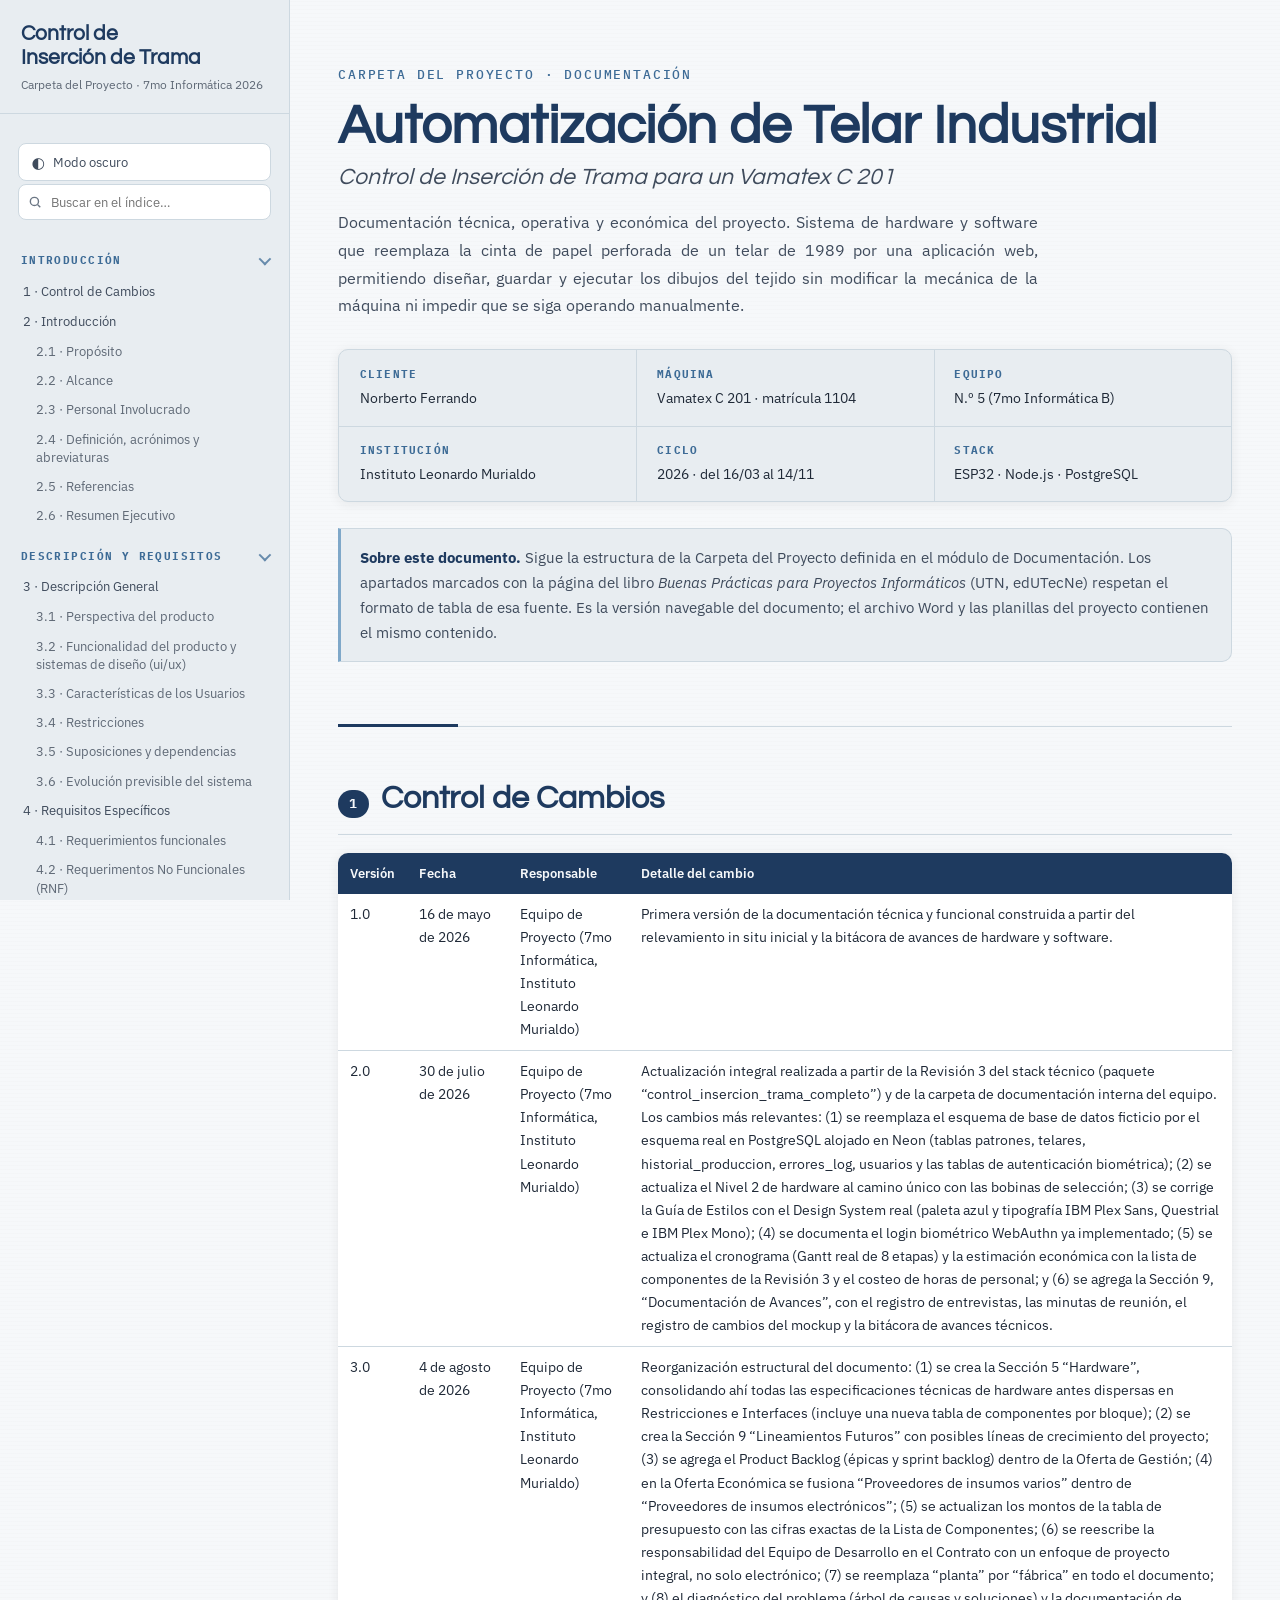
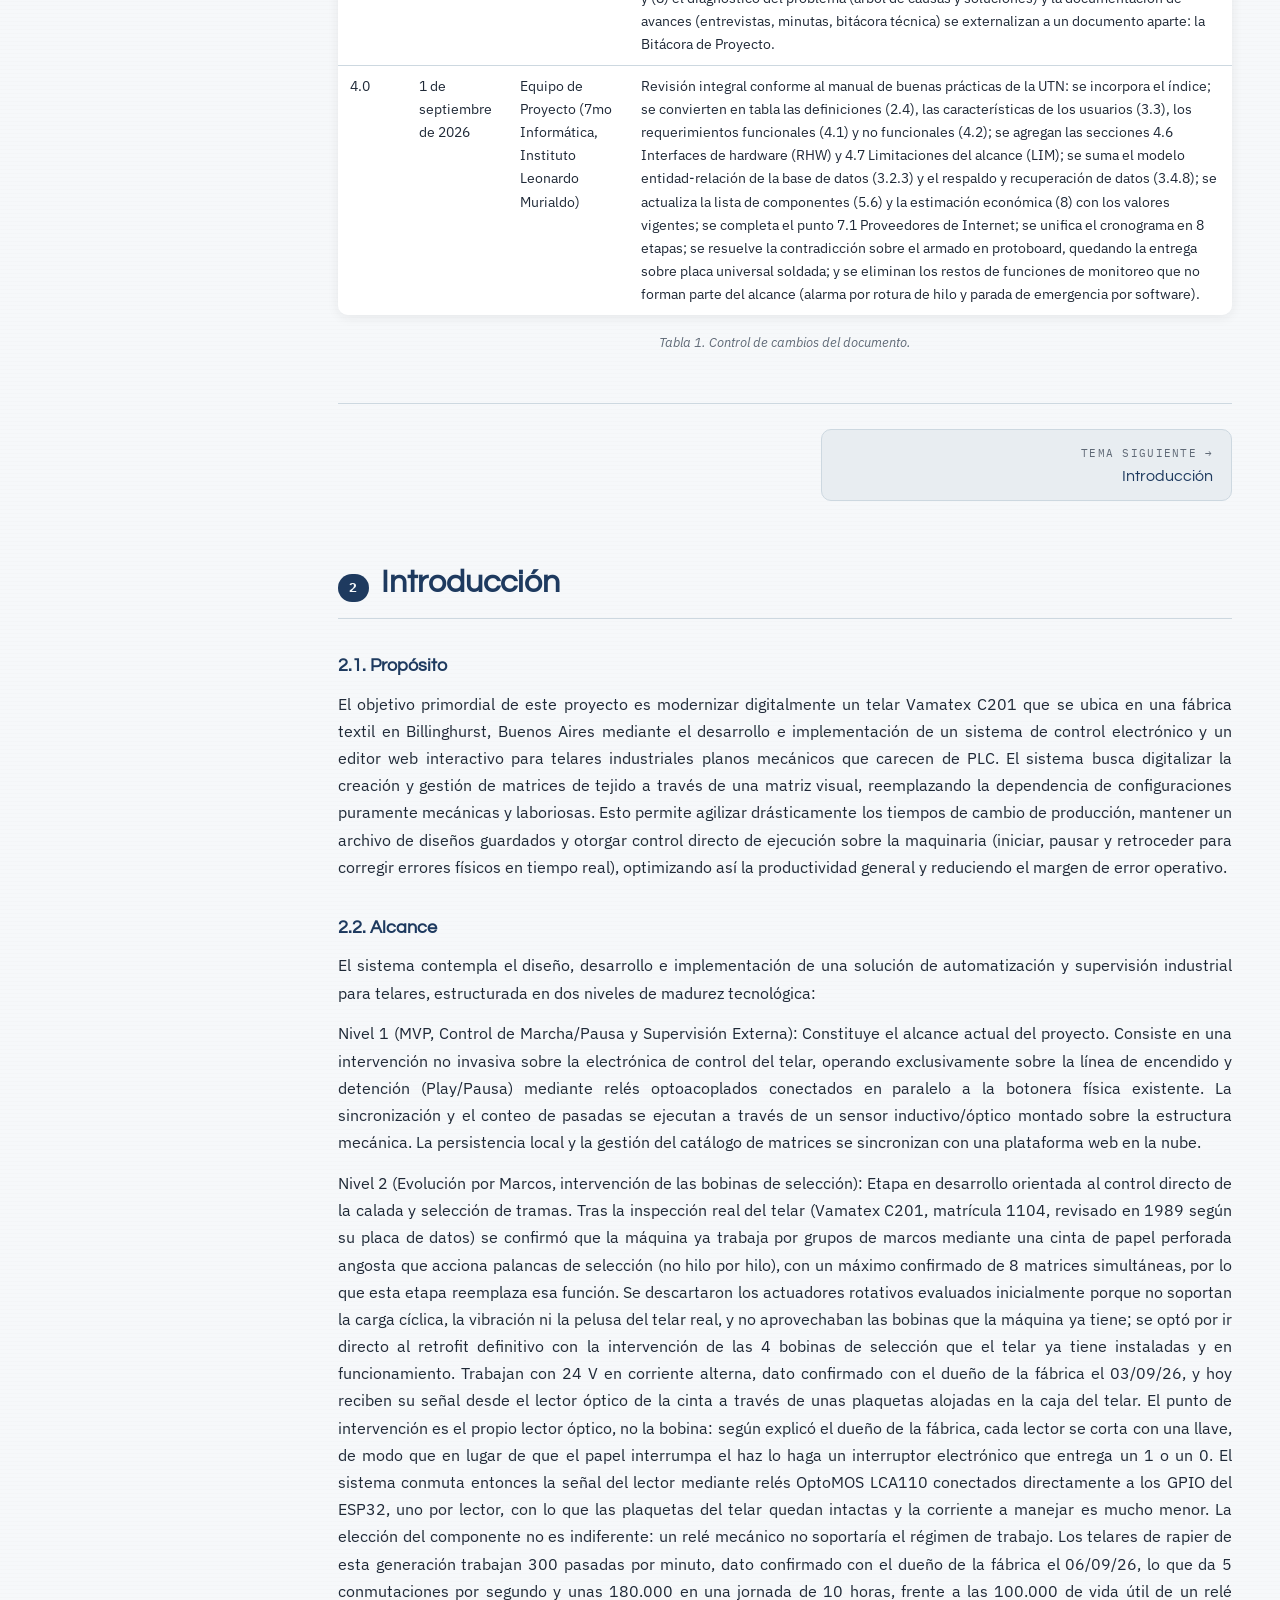
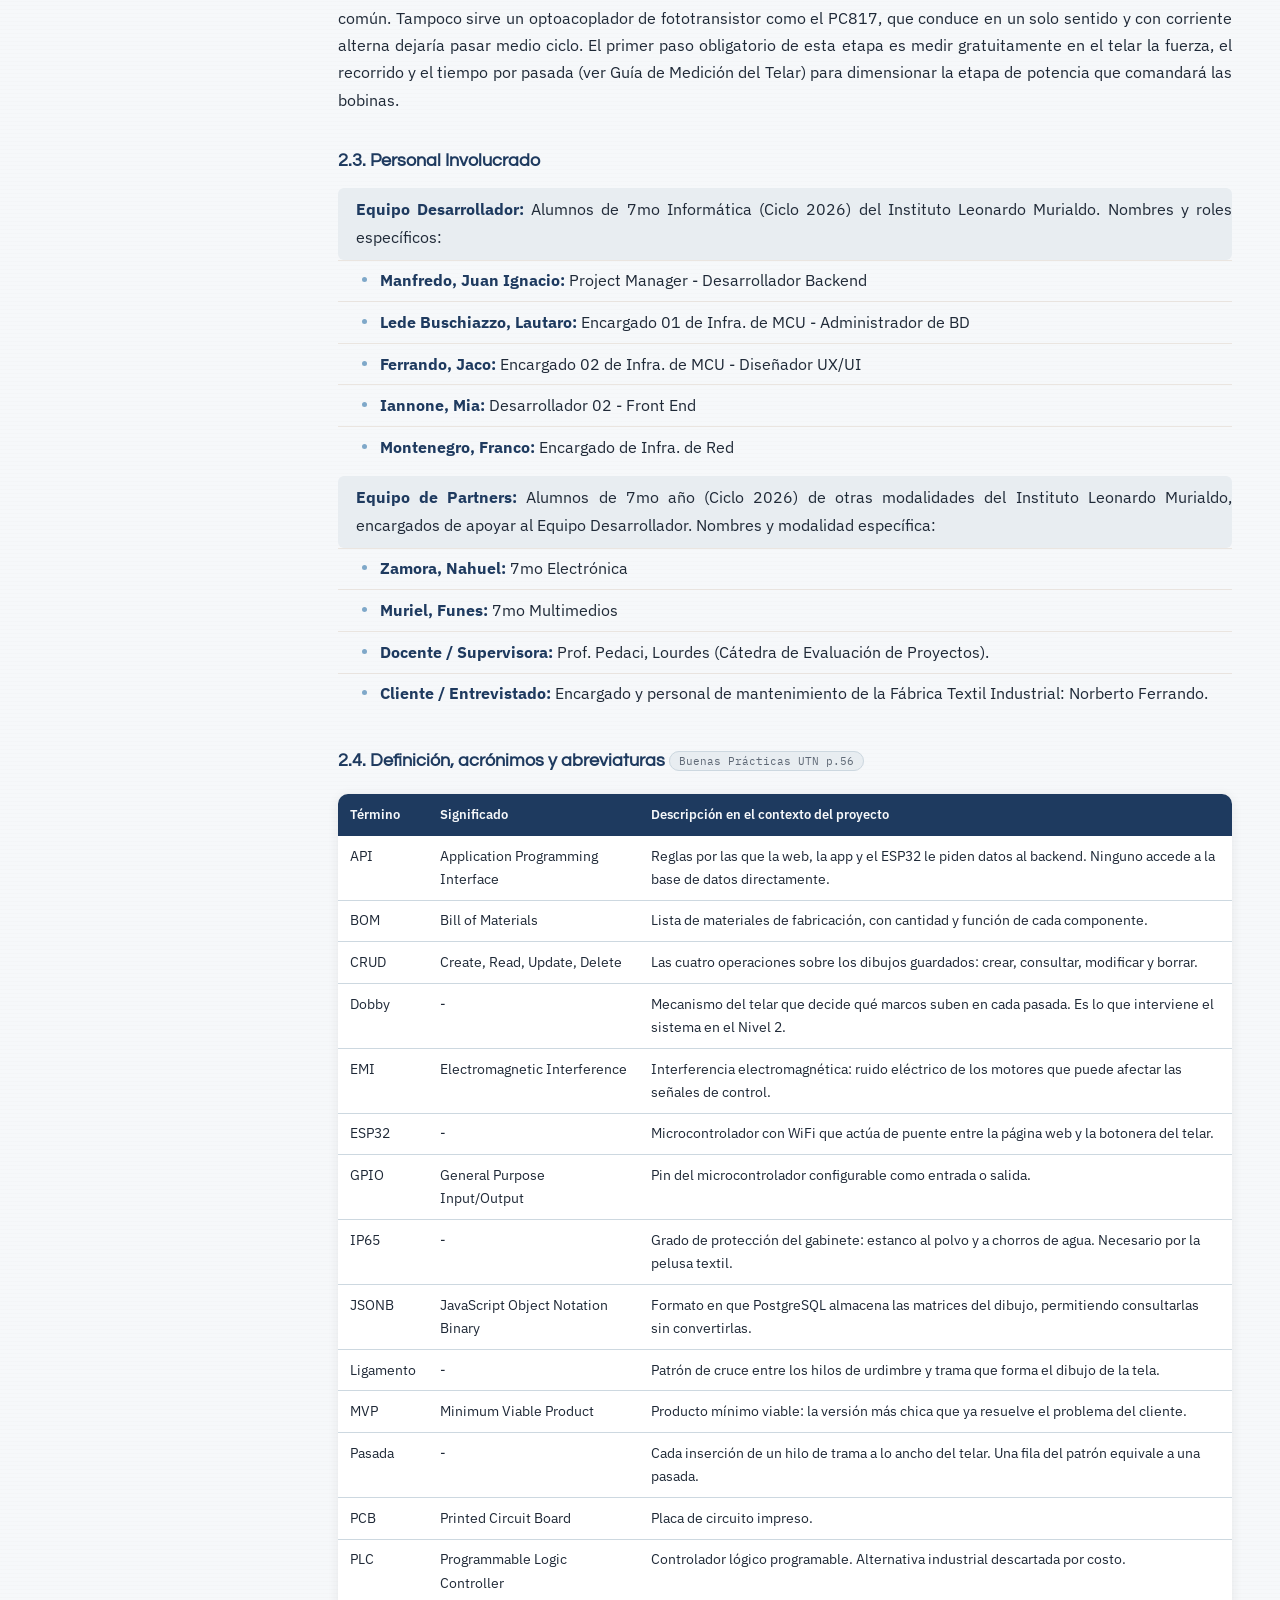
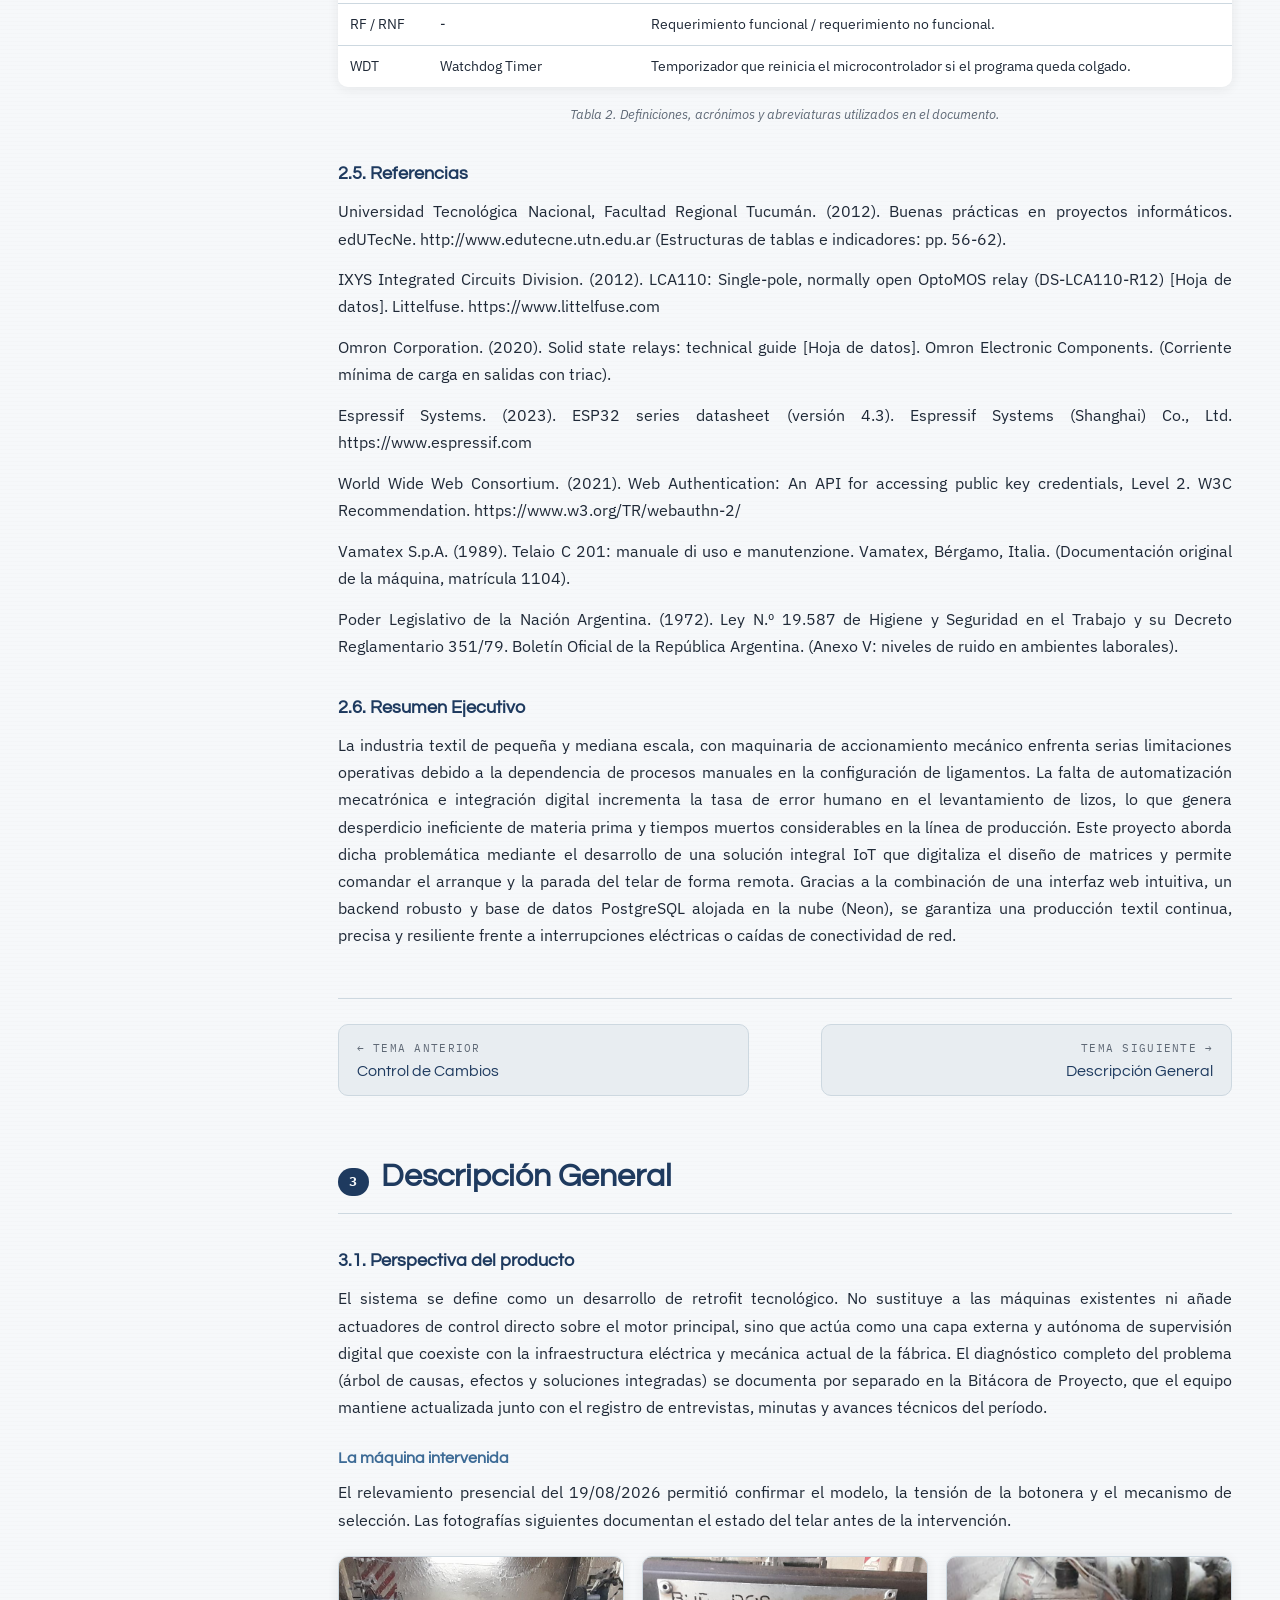
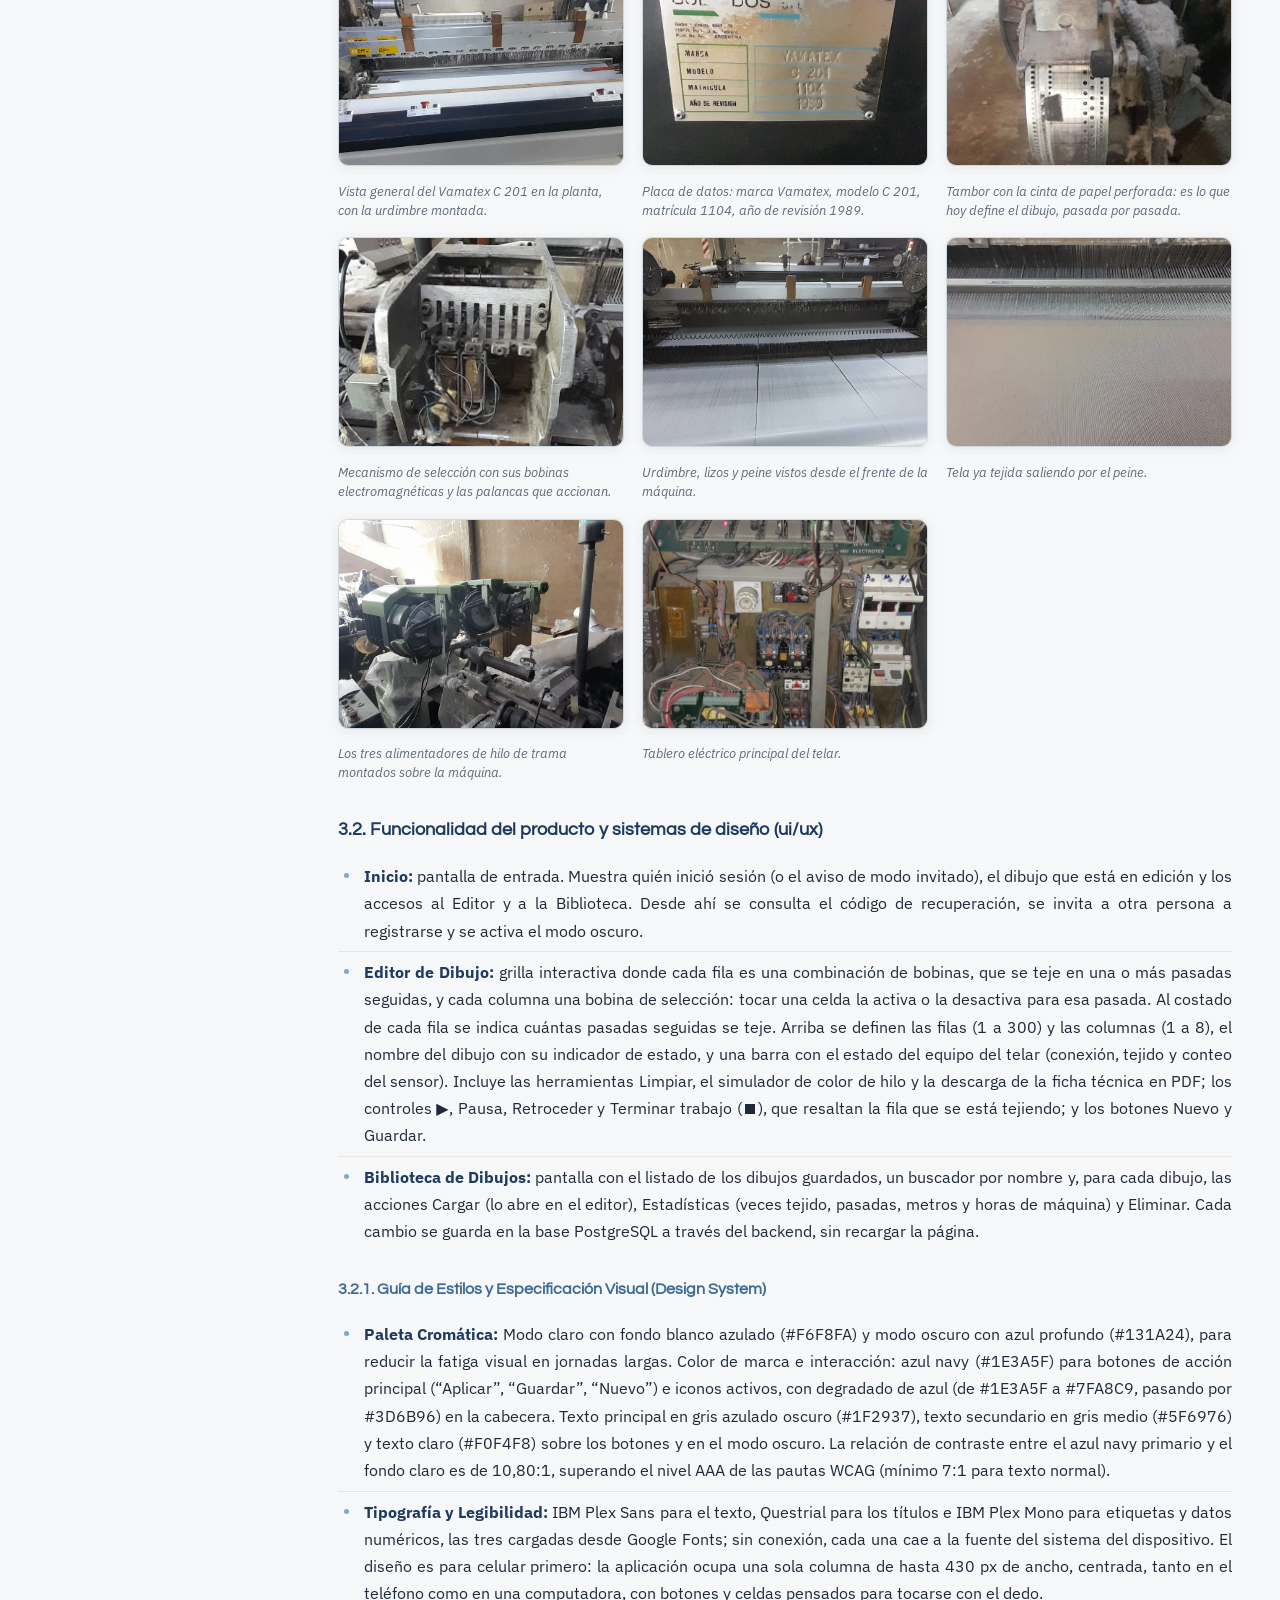
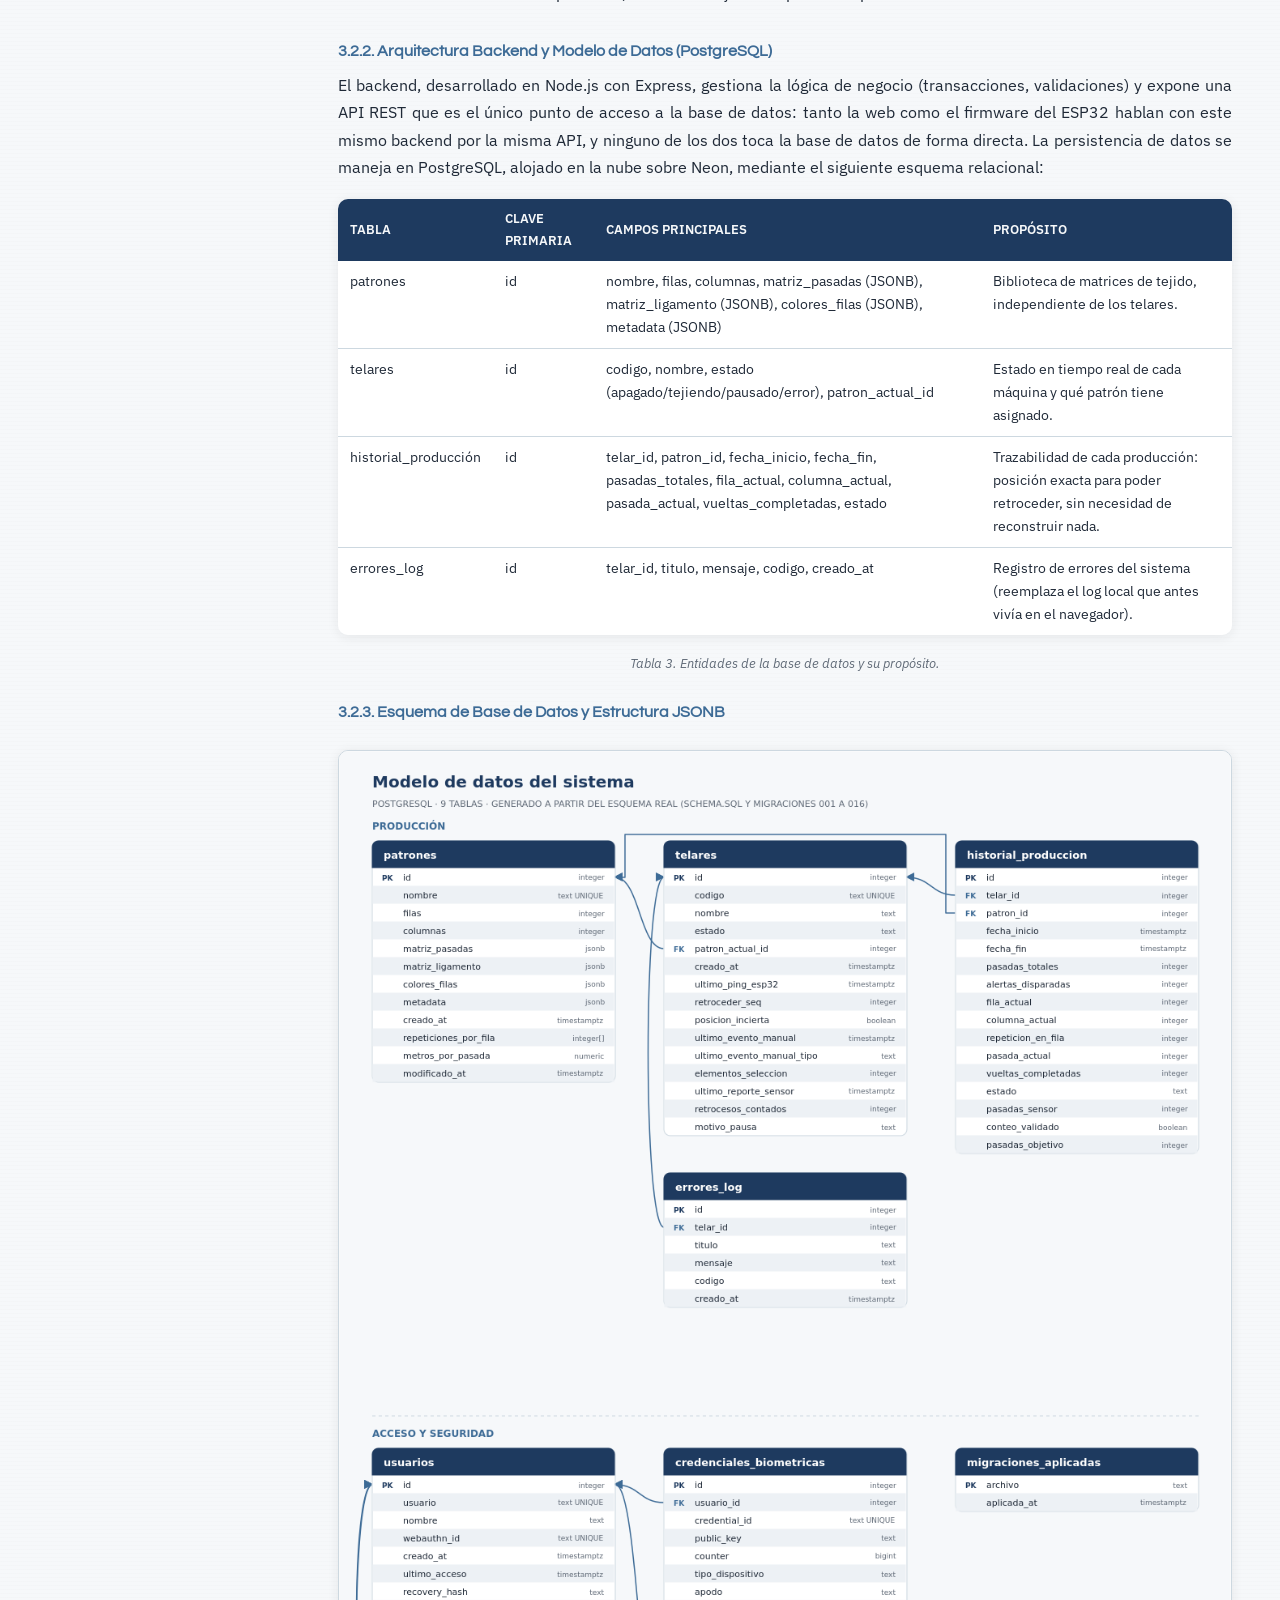
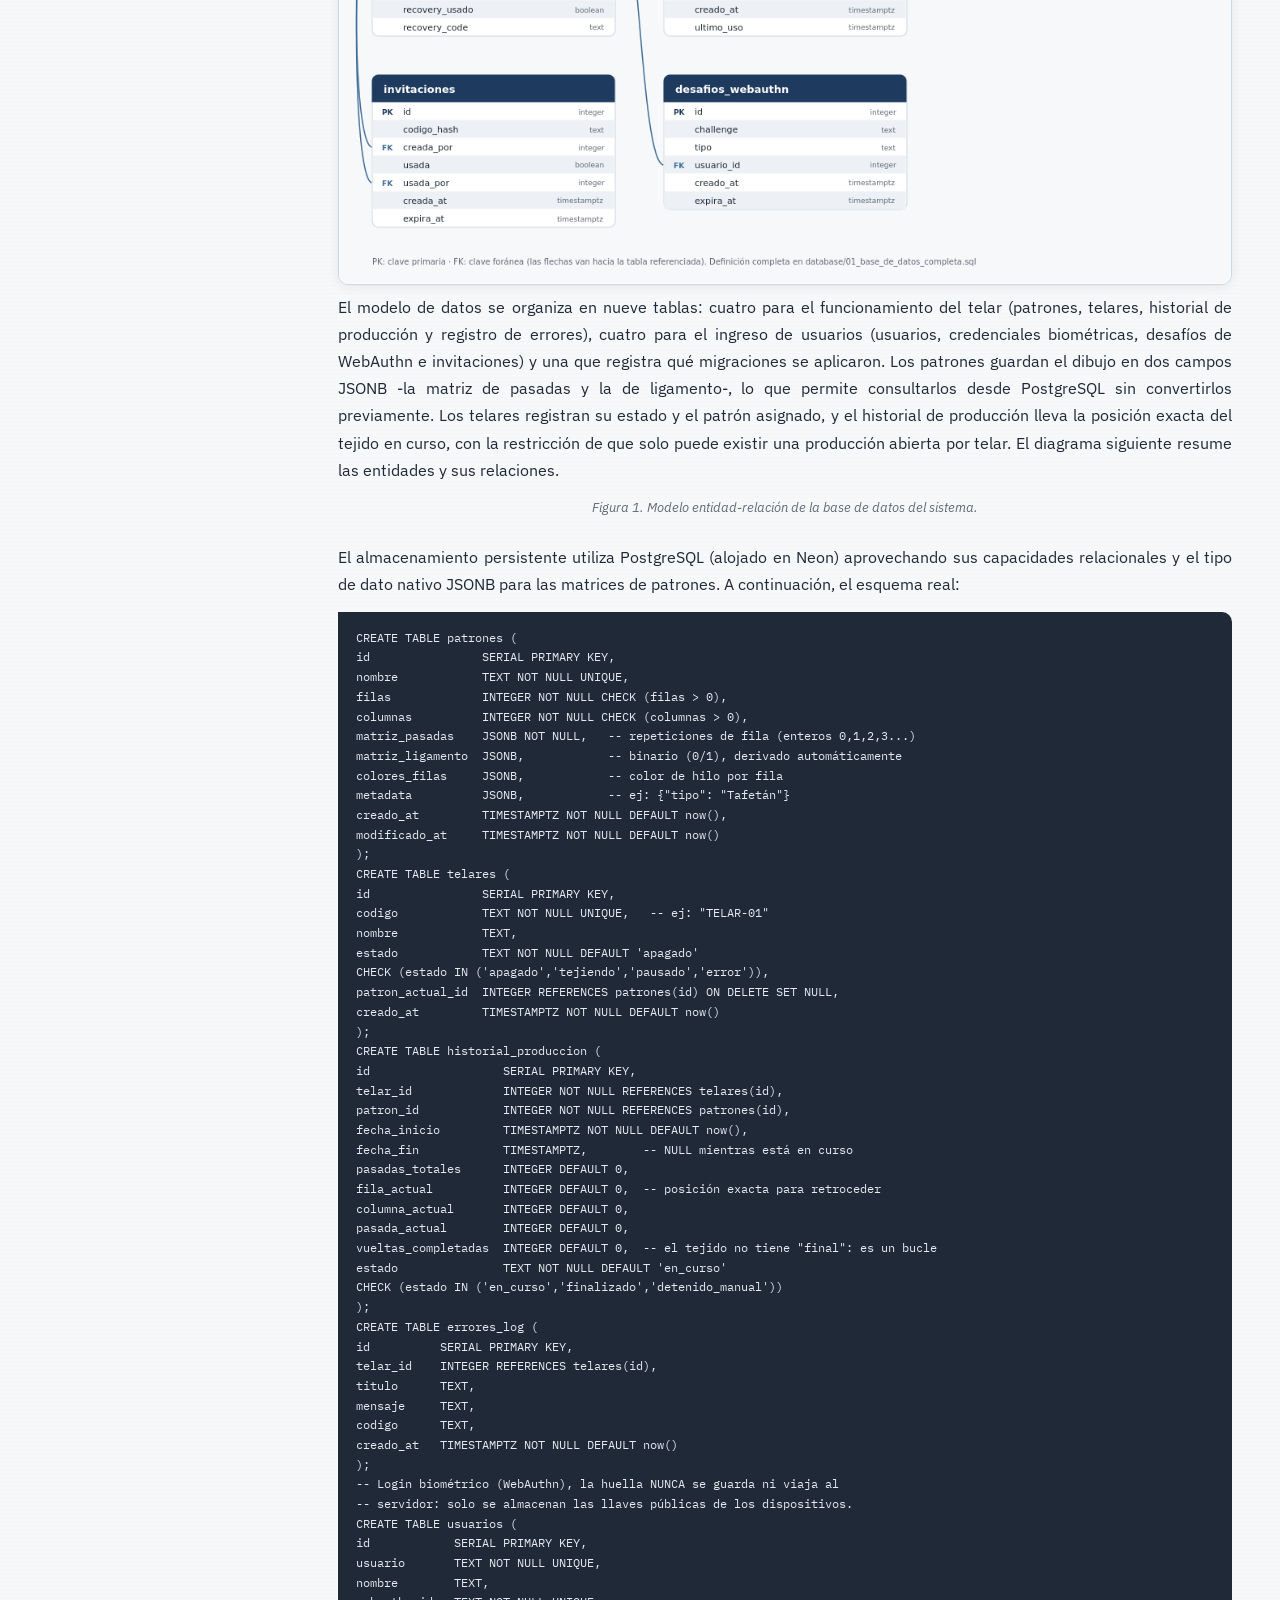
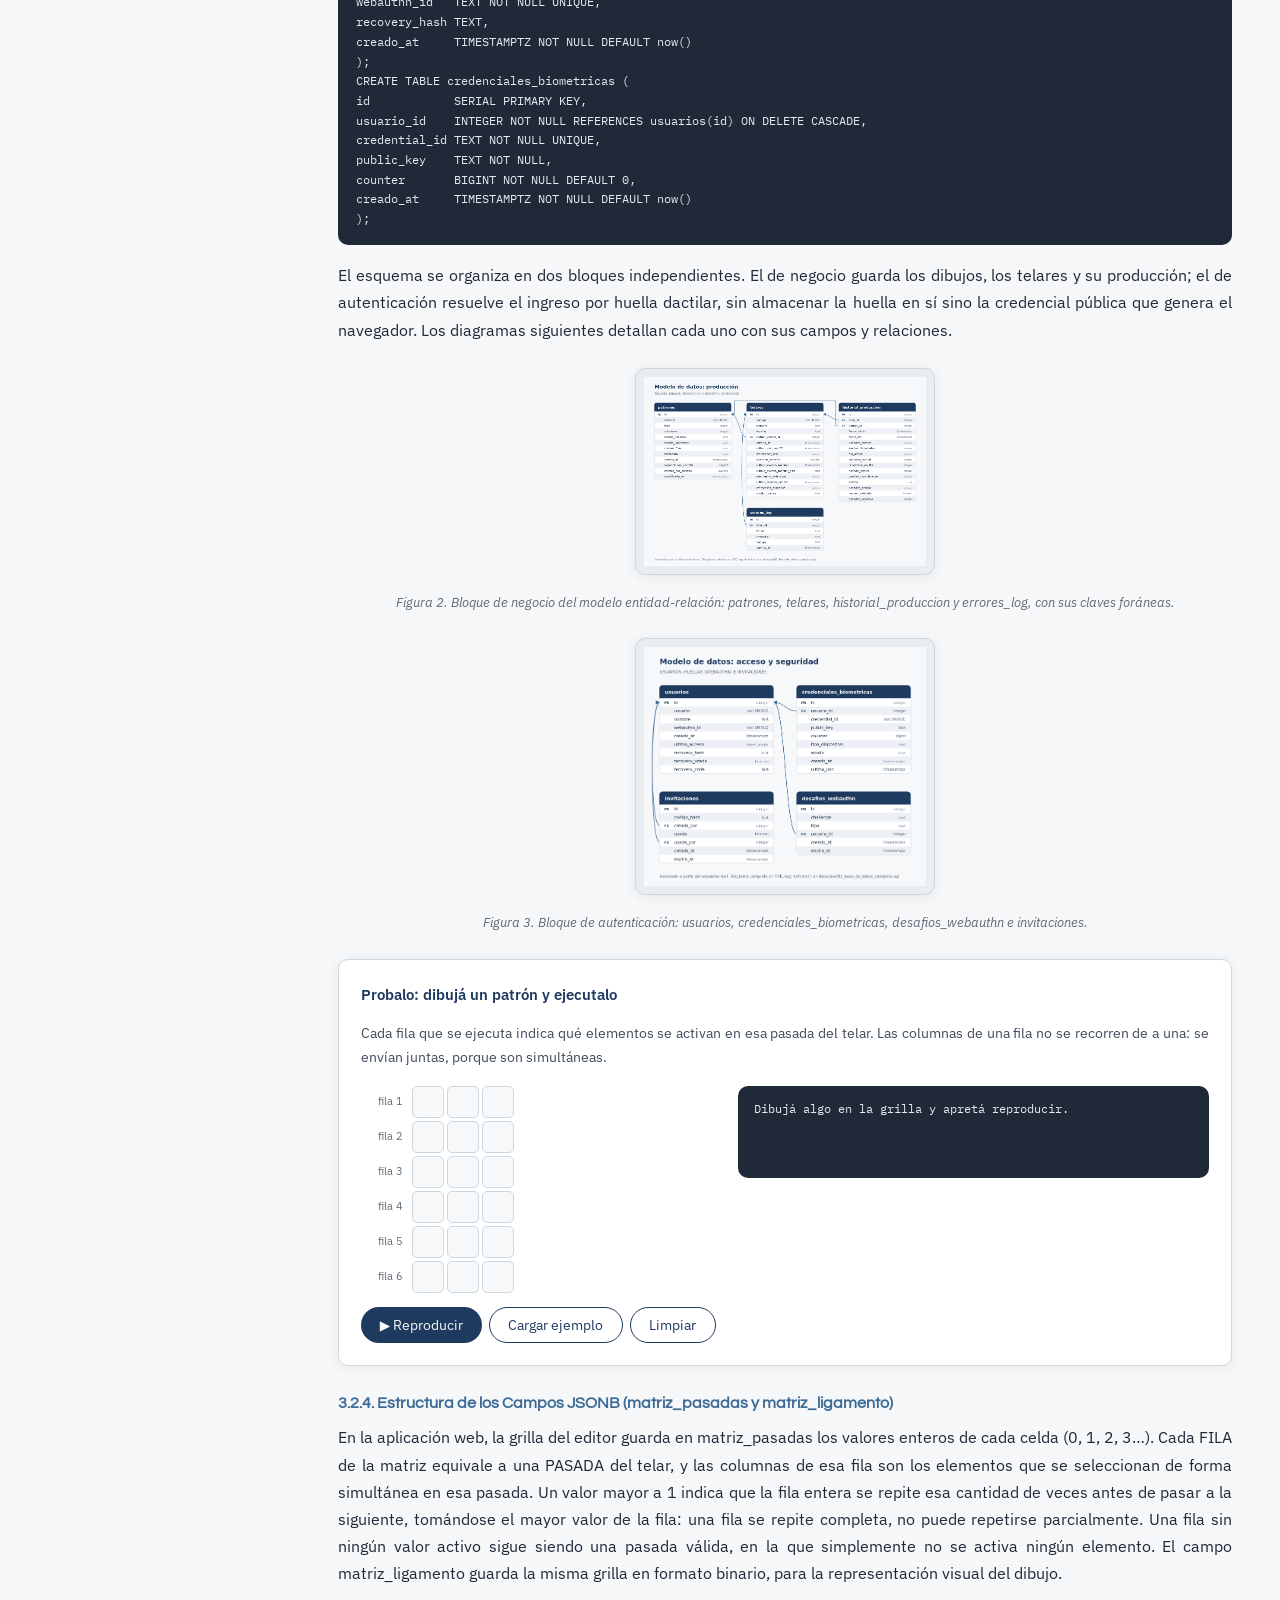
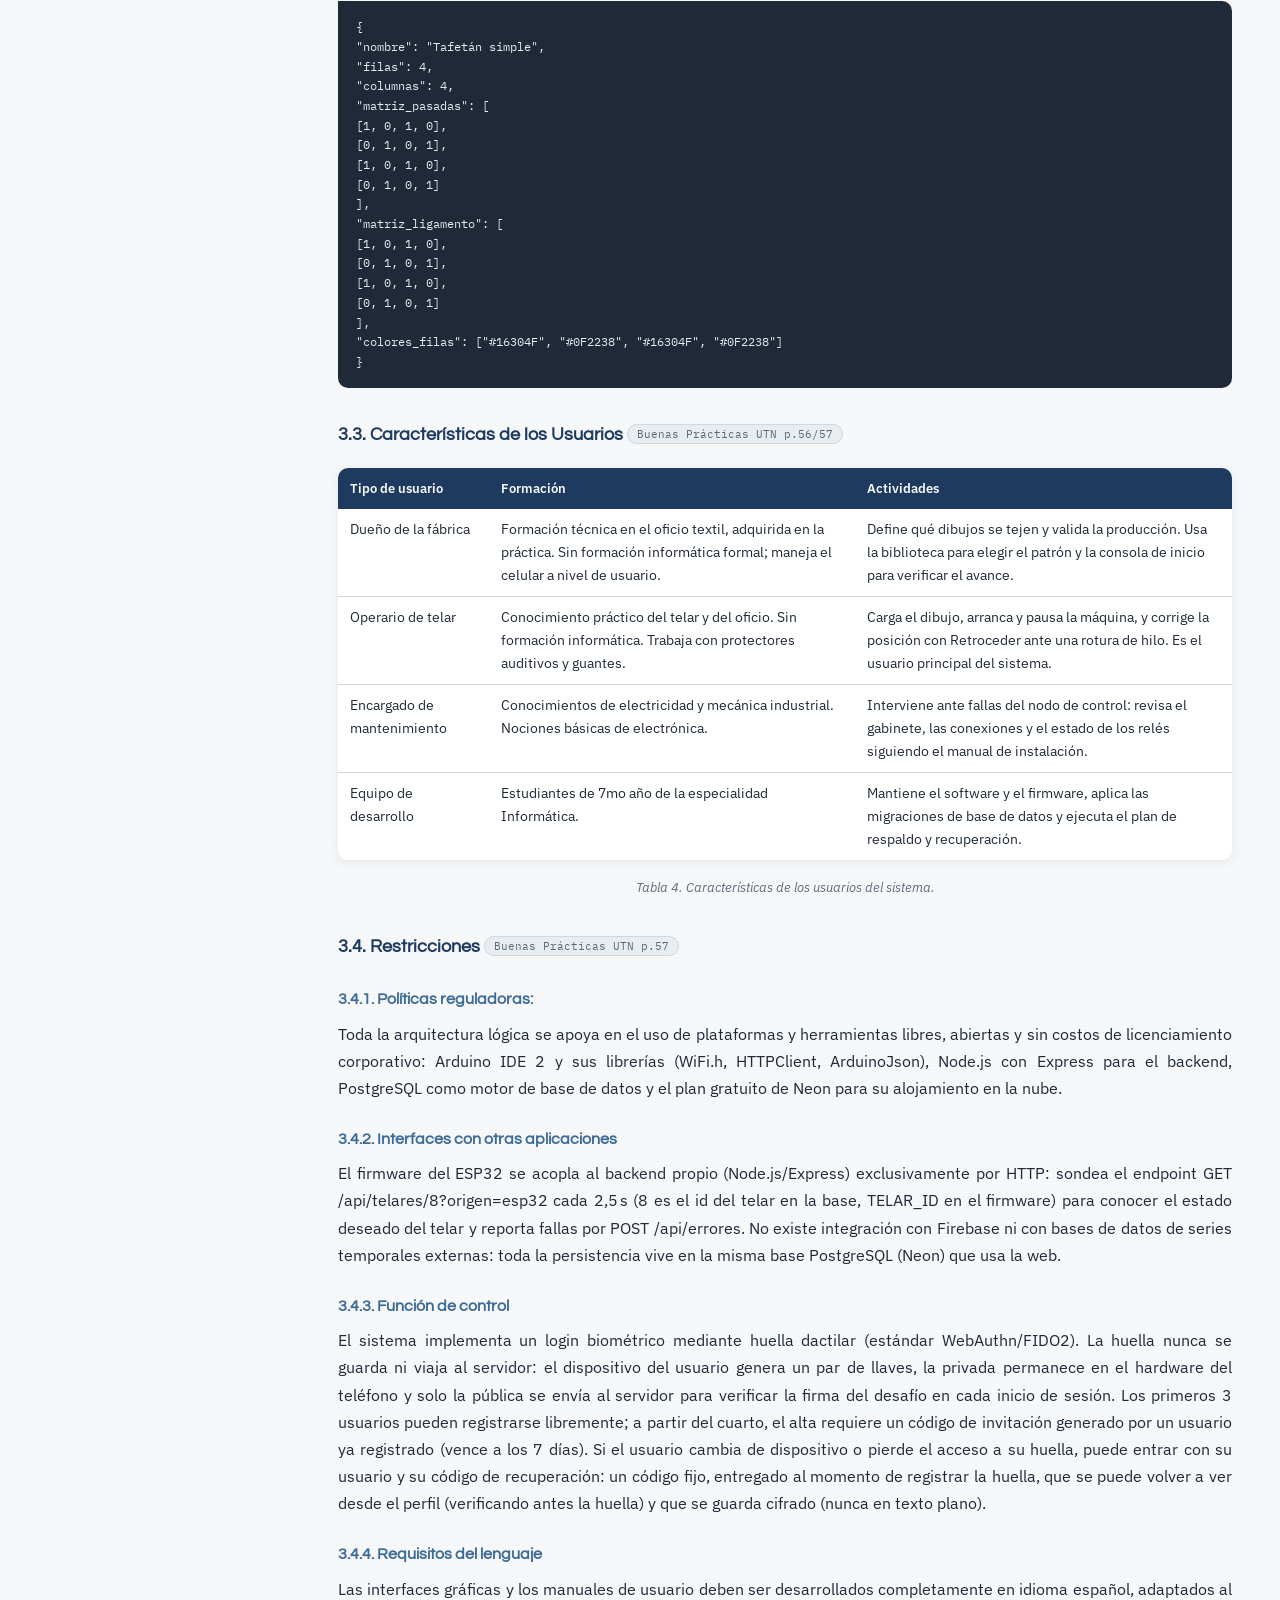
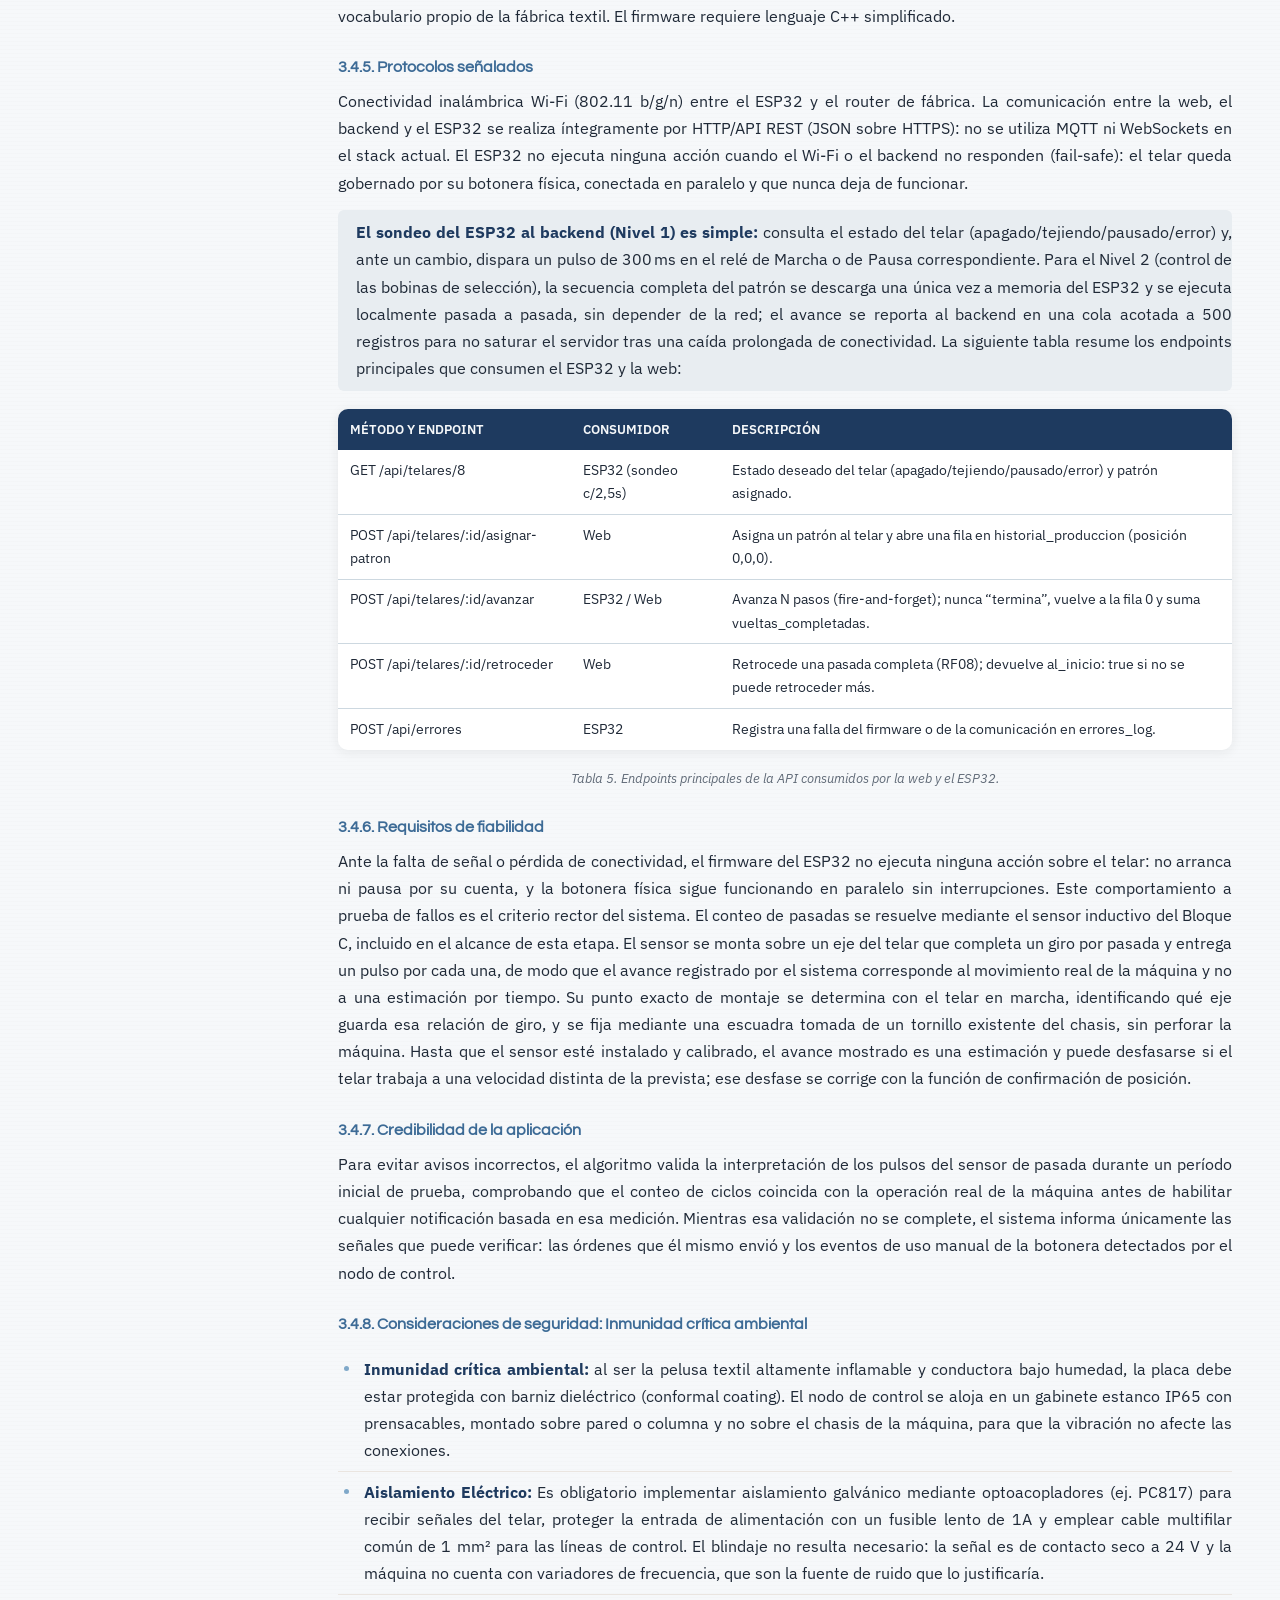
==== index.html @ 607475df "Add files via upload" ====
<!DOCTYPE html>
<html lang="es">
<head>
<meta charset="UTF-8">
<meta name="viewport" content="width=device-width, initial-scale=1">
<meta name="theme-color" content="#1E3A5F">
<meta name="author" content="Equipo N.º 5 · 7mo Informática · Instituto Leonardo Murialdo">
<meta name="description" content="Carpeta del Proyecto: automatización de un telar industrial Vamatex C 201 mediante ESP32 y aplicación web. Requisitos, arquitectura, hardware, gestión y oferta económica.">
<title>Carpeta del Proyecto · Control de Inserción de Trama</title>
<meta name="theme-color" content="#1E3A5F">
<link rel="icon" href="data:image/svg+xml,%3Csvg xmlns='http://www.w3.org/2000/svg' viewBox='0 0 32 32'%3E%3Crect width='32' height='32' rx='7' fill='%231E3A5F'/%3E%3Cpath d='M8 10h16M8 16h16M8 22h16' stroke='%23F0F4F8' stroke-width='2.5' stroke-linecap='round'/%3E%3C/svg%3E">
<link rel="preconnect" href="https://fonts.googleapis.com">
<link rel="preconnect" href="https://fonts.gstatic.com" crossorigin>
<link href="https://fonts.googleapis.com/css2?family=IBM+Plex+Sans:ital,wght@0,400;0,500;0,600;0,700;1,400&family=Questrial&family=IBM+Plex+Mono:wght@400;500;600&display=swap" rel="stylesheet">
<link rel="stylesheet" href="estilo.css">
</head>
<body>
<button type="button" class="mtoggle" id="mt" aria-label="Menú">☰</button>
<aside class="sb" id="sb">
  <div class="sb-top">
    <div class="t">Control de<br>Inserción de Trama</div>
    <div class="s">Carpeta del Proyecto · 7mo Informática 2026</div>
  </div>
  <div class="sb-acc">
    <button type="button" class="tema" id="tema" aria-label="Cambiar tema"><span id="tema-ico">◐</span><span id="tema-txt">Modo oscuro</span></button>
  </div>
  <div class="sb-find"><input type="search" id="buscar" placeholder="Buscar en el índice…" autocomplete="off"></div>
  <nav id="nav"><div class="ngr">Introducción</div>
<a href="#s1" class="n0">1 · Control de Cambios</a>
<a href="#s2" class="n0">2 · Introducción</a>
<a href="#s2-1" class="n1">2.1 · Propósito</a>
<a href="#s2-2" class="n1">2.2 · Alcance</a>
<a href="#s2-3" class="n1">2.3 · Personal Involucrado</a>
<a href="#s2-4" class="n1">2.4 · Definición, acrónimos y abreviaturas</a>
<a href="#s2-5" class="n1">2.5 · Referencias</a>
<a href="#s2-6" class="n1">2.6 · Resumen Ejecutivo</a>
<div class="ngr">Descripción y requisitos</div>
<a href="#s3" class="n0">3 · Descripción General</a>
<a href="#s3-1" class="n1">3.1 · Perspectiva del producto</a>
<a href="#s3-2" class="n1">3.2 · Funcionalidad del producto y sistemas de diseño (ui/ux)</a>
<a href="#s3-3" class="n1">3.3 · Características de los Usuarios</a>
<a href="#s3-4" class="n1">3.4 · Restricciones</a>
<a href="#s3-5" class="n1">3.5 · Suposiciones y dependencias</a>
<a href="#s3-6" class="n1">3.6 · Evolución previsible del sistema</a>
<a href="#s4" class="n0">4 · Requisitos Específicos</a>
<a href="#s4-1" class="n1">4.1 · Requerimientos funcionales</a>
<a href="#s4-2" class="n1">4.2 · Requerimentos No Funcionales (RNF)</a>
<a href="#s4-3" class="n1">4.3 · Interfaces de usuario</a>
<a href="#s4-4" class="n1">4.4 · Interfaces de software</a>
<a href="#s4-5" class="n1">4.5 · Interfaces de comunicación</a>
<a href="#s4-6" class="n1">4.6 · Interfaces de hardware (RHW)</a>
<a href="#s4-7" class="n1">4.7 · Limitaciones del alcance (LIM)</a>
<div class="ngr">Hardware y gestión</div>
<a href="#s5" class="n0">5 · Hardware</a>
<a href="#s5-1" class="n1">5.1 · Limitaciones y Consideraciones Eléctricas</a>
<a href="#s5-2" class="n1">5.2 · Acoplamiento Electrónico y Cableado</a>
<a href="#s5-3" class="n1">5.3 · Flujo Secuencial del Acondicionamiento de Hardware</a>
<a href="#s5-4" class="n1">5.4 · Protección Industrial e Inmunidad Electromagnética (EMI)</a>
<a href="#s5-5" class="n1">5.5 · Gabinete y Protección Física</a>
<a href="#s5-6" class="n1">5.6 · Lista de Componentes por Bloques (BOM)</a>
<a href="#s6" class="n0">6 · Oferta de Gestión</a>
<a href="#s6-1" class="n1">6.1 · GANTT</a>
<a href="#s6-2" class="n1">6.2 · Product Backlog</a>
<a href="#s6-3" class="n1">6.3 · Infraestructura administrativa</a>
<div class="ngr">Economía y cierre</div>
<a href="#s7" class="n0">7 · Oferta Económica</a>
<a href="#s7-1" class="n1">7.1 · Proveedores de Internet</a>
<a href="#s7-2" class="n1">7.2 · Proveedores de insumos electrónicos / computadoras</a>
<a href="#s8" class="n0">8 · Estimación Económica</a>
<a href="#s9" class="n0">9 · Lineamientos Futuros</a>
<a href="#s9-1" class="n1">9.1 · Escalamiento a Toda la Flota de Telares</a>
<a href="#s9-2" class="n1">9.2 · Analítica y Mantenimiento Predictivo</a>
<a href="#s9-3" class="n1">9.3 · Nivel 3: Selección Jacquard Digital</a>
<a href="#s9-4" class="n1">9.4 · Oportunidades de Negocio</a>
<a href="#s9-5" class="n1">9.5 · Automatización del Conteo de Producción y Parada por Pieza</a>
<a href="#s9-6" class="n1">9.6 · Gestión de Insumos y Trazabilidad de Piezas</a>
<a href="#s9-7" class="n1">9.7 · Estadísticas de Producción por Dibujo y Ficha Técnica Descargable</a>
<a href="#s10" class="n0">10 · Contrato</a>
<a href="#s10-1" class="n1">10.1 · Objetivo del proyecto</a>
<a href="#s10-2" class="n1">10.2 · Alcance del proyecto</a>
<a href="#s10-3" class="n1">10.3 · Plazos</a>
<a href="#s10-4" class="n1">10.4 · Responsabilidades</a>
<a href="#s10-5" class="n1">10.5 · Criterios de aceptación</a>
<a href="#s10-6" class="n1">10.6 · Condiciones de modificación</a>
<a href="#s10-7" class="n1">10.7 · Garantía</a>
<a href="#s10-8" class="n1">10.8 · Partes involucradas</a>
<a href="#s10-9" class="n1">10.9 · Firmas</a></nav>
</aside>

<main class="wrap">
<header class="hero">
    <div class="kick">Carpeta del Proyecto · Documentación</div>
    <h1>Automatización de Telar Industrial<small>Control de Inserción de Trama para un Vamatex C 201</small></h1>
    <p class="d">Documentación técnica, operativa y económica del proyecto. Sistema de hardware y software que
      reemplaza la cinta de papel perforada de un telar de 1989 por una aplicación web, permitiendo diseñar,
      guardar y ejecutar los dibujos del tejido sin modificar la mecánica de la máquina ni impedir que se
      siga operando manualmente.</p>
    <div class="ficha">
      <div><b>Cliente</b>Norberto Ferrando</div>
      <div><b>Máquina</b>Vamatex C 201 · matrícula 1104</div>
      <div><b>Equipo</b>N.º 5 (7mo Informática B)</div>
      <div><b>Institución</b>Instituto Leonardo Murialdo</div>
      <div><b>Ciclo</b>2026 · del 16/03 al 14/11</div>
      <div><b>Stack</b>ESP32 · Node.js · PostgreSQL</div>
    </div>
    <div class="aviso"><b>Sobre este documento.</b> Sigue la estructura de la Carpeta del Proyecto definida en el
      módulo de Documentación. Los apartados marcados con la página del libro <em>Buenas Prácticas para Proyectos
      Informáticos</em> (UTN, edUTecNe) respetan el formato de tabla de esa fuente. Es la versión navegable del
      documento; el archivo Word y las planillas del proyecto contienen el mismo contenido.</div>
  </header>
<section id="s1">
<h2><span class="n">1</span>Control de Cambios</h2>
<div class="tw"><table><thead><tr><th>Versión</th><th>Fecha</th><th>Responsable</th><th>Detalle del cambio</th></tr></thead><tbody><tr><td>1.0</td><td>16 de mayo de 2026</td><td>Equipo de Proyecto (7mo Informática, Instituto Leonardo Murialdo)</td><td>Primera versión de la documentación técnica y funcional construida a partir del relevamiento in situ inicial y la bitácora de avances de hardware y software.</td></tr><tr><td>2.0</td><td>30 de julio de 2026</td><td>Equipo de Proyecto (7mo Informática, Instituto Leonardo Murialdo)</td><td>Actualización integral realizada a partir de la Revisión 3 del stack técnico (paquete “control_insercion_trama_completo”) y de la carpeta de documentación interna del equipo. Los cambios más relevantes: (1) se reemplaza el esquema de base de datos ficticio por el esquema real en PostgreSQL alojado en Neon (tablas patrones, telares, historial_produccion, errores_log, usuarios y las tablas de autenticación biométrica); (2) se actualiza el Nivel 2 de hardware al camino único con las bobinas de selección; (3) se corrige la Guía de Estilos con el Design System real (paleta azul y tipografía IBM Plex Sans, Questrial e IBM Plex Mono); (4) se documenta el login biométrico WebAuthn ya implementado; (5) se actualiza el cronograma (Gantt real de 8 etapas) y la estimación económica con la lista de componentes de la Revisión 3 y el costeo de horas de personal; y (6) se agrega la Sección 9, “Documentación de Avances”, con el registro de entrevistas, las minutas de reunión, el registro de cambios del mockup y la bitácora de avances técnicos.</td></tr><tr><td>3.0</td><td>4 de agosto de 2026</td><td>Equipo de Proyecto (7mo Informática, Instituto Leonardo Murialdo)</td><td>Reorganización estructural del documento: (1) se crea la Sección 5 “Hardware”, consolidando ahí todas las especificaciones técnicas de hardware antes dispersas en Restricciones e Interfaces (incluye una nueva tabla de componentes por bloque); (2) se crea la Sección 9 “Lineamientos Futuros” con posibles líneas de crecimiento del proyecto; (3) se agrega el Product Backlog (épicas y sprint backlog) dentro de la Oferta de Gestión; (4) en la Oferta Económica se fusiona “Proveedores de insumos varios” dentro de “Proveedores de insumos electrónicos”; (5) se actualizan los montos de la tabla de presupuesto con las cifras exactas de la Lista de Componentes; (6) se reescribe la responsabilidad del Equipo de Desarrollo en el Contrato con un enfoque de proyecto integral, no solo electrónico; (7) se reemplaza “planta” por “fábrica” en todo el documento; y (8) el diagnóstico del problema (árbol de causas y soluciones) y la documentación de avances (entrevistas, minutas, bitácora técnica) se externalizan a un documento aparte: la Bitácora de Proyecto.</td></tr><tr><td>4.0</td><td>1 de septiembre de 2026</td><td>Equipo de Proyecto (7mo Informática, Instituto Leonardo Murialdo)</td><td>Revisión integral conforme al manual de buenas prácticas de la UTN: se incorpora el índice; se convierten en tabla las definiciones (2.4), las características de los usuarios (3.3), los requerimientos funcionales (4.1) y no funcionales (4.2); se agregan las secciones 4.6 Interfaces de hardware (RHW) y 4.7 Limitaciones del alcance (LIM); se suma el modelo entidad-relación de la base de datos (3.2.3) y el respaldo y recuperación de datos (3.4.8); se actualiza la lista de componentes (5.6) y la estimación económica (8) con los valores vigentes; se completa el punto 7.1 Proveedores de Internet; se unifica el cronograma en 8 etapas; se resuelve la contradicción sobre el armado en protoboard, quedando la entrega sobre placa universal soldada; y se eliminan los restos de funciones de monitoreo que no forman parte del alcance (alarma por rotura de hilo y parada de emergencia por software).</td></tr></tbody></table></div>
<p class="cap">Tabla 1. Control de cambios del documento.</p>
</section>
<section id="s2">
<h2><span class="n">2</span>Introducción</h2>
<h3 id="s2-1">2.1. Propósito</h3>
<p>El objetivo primordial de este proyecto es modernizar digitalmente un telar Vamatex C201 que se ubica en una fábrica textil en Billinghurst, Buenos Aires mediante el desarrollo e implementación de un sistema de control electrónico y un editor web interactivo para telares industriales planos mecánicos que carecen de PLC. El sistema busca digitalizar la creación y gestión de matrices de tejido a través de una matriz visual, reemplazando la dependencia de configuraciones puramente mecánicas y laboriosas. Esto permite agilizar drásticamente los tiempos de cambio de producción, mantener un archivo de diseños guardados y otorgar control directo de ejecución sobre la maquinaria (iniciar, pausar y retroceder para corregir errores físicos en tiempo real), optimizando así la productividad general y reduciendo el margen de error operativo.</p>
<h3 id="s2-2">2.2. Alcance</h3>
<p>El sistema contempla el diseño, desarrollo e implementación de una solución de automatización y supervisión industrial para telares, estructurada en dos niveles de madurez tecnológica:</p>
<p>Nivel 1 (MVP, Control de Marcha/Pausa y Supervisión Externa): Constituye el alcance actual del proyecto. Consiste en una intervención no invasiva sobre la electrónica de control del telar, operando exclusivamente sobre la línea de encendido y detención (Play/Pausa) mediante relés optoacoplados conectados en paralelo a la botonera física existente. La sincronización y el conteo de pasadas se ejecutan a través de un sensor inductivo/óptico montado sobre la estructura mecánica. La persistencia local y la gestión del catálogo de matrices se sincronizan con una plataforma web en la nube.</p>
<p>Nivel 2 (Evolución por Marcos, intervención de las bobinas de selección): Etapa en desarrollo orientada al control directo de la calada y selección de tramas. Tras la inspección real del telar (Vamatex C201, matrícula 1104, revisado en 1989 según su placa de datos) se confirmó que la máquina ya trabaja por grupos de marcos mediante una cinta de papel perforada angosta que acciona palancas de selección (no hilo por hilo), con un máximo confirmado de 8 matrices simultáneas, por lo que esta etapa reemplaza esa función. Se descartaron los actuadores rotativos evaluados inicialmente porque no soportan la carga cíclica, la vibración ni la pelusa del telar real, y no aprovechaban las bobinas que la máquina ya tiene; se optó por ir directo al retrofit definitivo con la intervención de las 4 bobinas de selección que el telar ya tiene instaladas y en funcionamiento. Trabajan con 24 V en corriente alterna, dato confirmado con el dueño de la fábrica el 03/09/26, y hoy reciben su señal desde el lector óptico de la cinta a través de unas plaquetas alojadas en la caja del telar. El punto de intervención es el propio lector óptico, no la bobina: según explicó el dueño de la fábrica, cada lector se corta con una llave, de modo que en lugar de que el papel interrumpa el haz lo haga un interruptor electrónico que entrega un 1 o un 0. El sistema conmuta entonces la señal del lector mediante relés OptoMOS LCA110 conectados directamente a los GPIO del ESP32, uno por lector, con lo que las plaquetas del telar quedan intactas y la corriente a manejar es mucho menor. La elección del componente no es indiferente: un relé mecánico no soportaría el régimen de trabajo. Los telares de rapier de esta generación trabajan 300 pasadas por minuto, dato confirmado con el dueño de la fábrica el 06/09/26, lo que da 5 conmutaciones por segundo y unas 180.000 en una jornada de 10 horas, frente a las 100.000 de vida útil de un relé común. Tampoco sirve un optoacoplador de fototransistor como el PC817, que conduce en un solo sentido y con corriente alterna dejaría pasar medio ciclo. El primer paso obligatorio de esta etapa es medir gratuitamente en el telar la fuerza, el recorrido y el tiempo por pasada (ver Guía de Medición del Telar) para dimensionar la etapa de potencia que comandará las bobinas.</p>
<h3 id="s2-3">2.3. Personal Involucrado</h3>
<ul>
<li class="enc"><b>Equipo Desarrollador:</b> Alumnos de 7mo Informática (Ciclo 2026) del Instituto Leonardo Murialdo. Nombres y roles específicos:</li>
<li class="sub"><b>Manfredo, Juan Ignacio:</b> Project Manager - Desarrollador Backend</li>
<li class="sub"><b>Lede Buschiazzo, Lautaro:</b> Encargado 01 de Infra. de MCU - Administrador de BD</li>
<li class="sub"><b>Ferrando, Jaco:</b> Encargado 02 de Infra. de MCU - Diseñador UX/UI</li>
<li class="sub"><b>Iannone, Mia:</b> Desarrollador 02 - Front End</li>
<li class="sub"><b>Montenegro, Franco:</b> Encargado de Infra. de Red</li>
<li class="enc"><b>Equipo de Partners:</b> Alumnos de 7mo año (Ciclo 2026) de otras modalidades del Instituto Leonardo Murialdo, encargados de apoyar al Equipo Desarrollador. Nombres y modalidad específica:</li>
<li class="sub"><b>Zamora, Nahuel:</b> 7mo Electrónica</li>
<li class="sub"><b>Muriel, Funes:</b> 7mo Multimedios</li>
<li class="sub"><b>Docente / Supervisora:</b> Prof. Pedaci, Lourdes (Cátedra de Evaluación de Proyectos).</li>
<li class="sub"><b>Cliente / Entrevistado:</b> Encargado y personal de mantenimiento de la Fábrica Textil Industrial: Norberto Ferrando.</li>
</ul>
<h3 id="s2-4">2.4. Definición, acrónimos y abreviaturas <span class="utn">Buenas Prácticas UTN p.56</span></h3>
<div class="tw"><table><thead><tr><th>Término</th><th>Significado</th><th>Descripción en el contexto del proyecto</th></tr></thead><tbody><tr><td>API</td><td>Application Programming Interface</td><td>Reglas por las que la web, la app y el ESP32 le piden datos al backend. Ninguno accede a la base de datos directamente.</td></tr><tr><td>BOM</td><td>Bill of Materials</td><td>Lista de materiales de fabricación, con cantidad y función de cada componente.</td></tr><tr><td>CRUD</td><td>Create, Read, Update, Delete</td><td>Las cuatro operaciones sobre los dibujos guardados: crear, consultar, modificar y borrar.</td></tr><tr><td>Dobby</td><td>-</td><td>Mecanismo del telar que decide qué marcos suben en cada pasada. Es lo que interviene el sistema en el Nivel 2.</td></tr><tr><td>EMI</td><td>Electromagnetic Interference</td><td>Interferencia electromagnética: ruido eléctrico de los motores que puede afectar las señales de control.</td></tr><tr><td>ESP32</td><td>-</td><td>Microcontrolador con WiFi que actúa de puente entre la página web y la botonera del telar.</td></tr><tr><td>GPIO</td><td>General Purpose Input/Output</td><td>Pin del microcontrolador configurable como entrada o salida.</td></tr><tr><td>IP65</td><td>-</td><td>Grado de protección del gabinete: estanco al polvo y a chorros de agua. Necesario por la pelusa textil.</td></tr><tr><td>JSONB</td><td>JavaScript Object Notation Binary</td><td>Formato en que PostgreSQL almacena las matrices del dibujo, permitiendo consultarlas sin convertirlas.</td></tr><tr><td>Ligamento</td><td>-</td><td>Patrón de cruce entre los hilos de urdimbre y trama que forma el dibujo de la tela.</td></tr><tr><td>MVP</td><td>Minimum Viable Product</td><td>Producto mínimo viable: la versión más chica que ya resuelve el problema del cliente.</td></tr><tr><td>Pasada</td><td>-</td><td>Cada inserción de un hilo de trama a lo ancho del telar. Una fila del patrón equivale a una pasada.</td></tr><tr><td>PCB</td><td>Printed Circuit Board</td><td>Placa de circuito impreso.</td></tr><tr><td>PLC</td><td>Programmable Logic Controller</td><td>Controlador lógico programable. Alternativa industrial descartada por costo.</td></tr><tr><td>RF / RNF</td><td>-</td><td>Requerimiento funcional / requerimiento no funcional.</td></tr><tr><td>WDT</td><td>Watchdog Timer</td><td>Temporizador que reinicia el microcontrolador si el programa queda colgado.</td></tr></tbody></table></div>
<p class="cap">Tabla 2. Definiciones, acrónimos y abreviaturas utilizados en el documento.</p>
<h3 id="s2-5">2.5. Referencias</h3>
<p>Universidad Tecnológica Nacional, Facultad Regional Tucumán. (2012). Buenas prácticas en proyectos informáticos. edUTecNe. http://www.edutecne.utn.edu.ar (Estructuras de tablas e indicadores: pp. 56-62).</p>
<p>IXYS Integrated Circuits Division. (2012). LCA110: Single-pole, normally open OptoMOS relay (DS-LCA110-R12) [Hoja de datos]. Littelfuse. https://www.littelfuse.com</p>
<p>Omron Corporation. (2020). Solid state relays: technical guide [Hoja de datos]. Omron Electronic Components. (Corriente mínima de carga en salidas con triac).</p>
<p>Espressif Systems. (2023). ESP32 series datasheet (versión 4.3). Espressif Systems (Shanghai) Co., Ltd. https://www.espressif.com</p>
<p>World Wide Web Consortium. (2021). Web Authentication: An API for accessing public key credentials, Level 2. W3C Recommendation. https://www.w3.org/TR/webauthn-2/</p>
<p>Vamatex S.p.A. (1989). Telaio C 201: manuale di uso e manutenzione. Vamatex, Bérgamo, Italia. (Documentación original de la máquina, matrícula 1104).</p>
<p>Poder Legislativo de la Nación Argentina. (1972). Ley N.º 19.587 de Higiene y Seguridad en el Trabajo y su Decreto Reglamentario 351/79. Boletín Oficial de la República Argentina. (Anexo V: niveles de ruido en ambientes laborales).</p>
<h3 id="s2-6">2.6. Resumen Ejecutivo</h3>
<p>La industria textil de pequeña y mediana escala, con maquinaria de accionamiento mecánico enfrenta serias limitaciones operativas debido a la dependencia de procesos manuales en la configuración de ligamentos. La falta de automatización mecatrónica e integración digital incrementa la tasa de error humano en el levantamiento de lizos, lo que genera desperdicio ineficiente de materia prima y tiempos muertos considerables en la línea de producción. Este proyecto aborda dicha problemática mediante el desarrollo de una solución integral IoT que digitaliza el diseño de matrices y permite comandar el arranque y la parada del telar de forma remota. Gracias a la combinación de una interfaz web intuitiva, un backend robusto y base de datos PostgreSQL alojada en la nube (Neon), se garantiza una producción textil continua, precisa y resiliente frente a interrupciones eléctricas o caídas de conectividad de red.</p>
</section>
<section id="s3">
<h2><span class="n">3</span>Descripción General</h2>
<h3 id="s3-1">3.1. Perspectiva del producto</h3>
<p>El sistema se define como un desarrollo de retrofit tecnológico. No sustituye a las máquinas existentes ni añade actuadores de control directo sobre el motor principal, sino que actúa como una capa externa y autónoma de supervisión digital que coexiste con la infraestructura eléctrica y mecánica actual de la fábrica. El diagnóstico completo del problema (árbol de causas, efectos y soluciones integradas) se documenta por separado en la Bitácora de Proyecto, que el equipo mantiene actualizada junto con el registro de entrevistas, minutas y avances técnicos del período.</p>
<h4>La máquina intervenida</h4><p>El relevamiento presencial del 19/08/2026 permitió confirmar el modelo, la tensión de la botonera y el mecanismo de selección. Las fotografías siguientes documentan el estado del telar antes de la intervención.</p><div class="gal"><figure><img src="fotos/telar-general.jpg" alt="Vista general del Vamatex C 201 en la planta, con la urdimbre montada." loading="lazy"><figcaption>Vista general del Vamatex C 201 en la planta, con la urdimbre montada.</figcaption></figure><figure><img src="fotos/placa-datos.jpg" alt="Placa de datos: marca Vamatex, modelo C 201, matrícula 1104, año de revisión 1989." loading="lazy"><figcaption>Placa de datos: marca Vamatex, modelo C 201, matrícula 1104, año de revisión 1989.</figcaption></figure><figure><img src="fotos/tambor-cinta.jpg" alt="Tambor con la cinta de papel perforada: es lo que hoy define el dibujo, pasada por pasada." loading="lazy"><figcaption>Tambor con la cinta de papel perforada: es lo que hoy define el dibujo, pasada por pasada.</figcaption></figure><figure><img src="fotos/bobinas.jpg" alt="Mecanismo de selección con sus bobinas electromagnéticas y las palancas que accionan." loading="lazy"><figcaption>Mecanismo de selección con sus bobinas electromagnéticas y las palancas que accionan.</figcaption></figure><figure><img src="fotos/urdimbre.jpg" alt="Urdimbre, lizos y peine vistos desde el frente de la máquina." loading="lazy"><figcaption>Urdimbre, lizos y peine vistos desde el frente de la máquina.</figcaption></figure><figure><img src="fotos/tela-peine.jpg" alt="Tela ya tejida saliendo por el peine." loading="lazy"><figcaption>Tela ya tejida saliendo por el peine.</figcaption></figure><figure><img src="fotos/alimentadores.jpg" alt="Los tres alimentadores de hilo de trama montados sobre la máquina." loading="lazy"><figcaption>Los tres alimentadores de hilo de trama montados sobre la máquina.</figcaption></figure><figure><img src="fotos/tablero-electrico.jpg" alt="Tablero eléctrico principal del telar." loading="lazy"><figcaption>Tablero eléctrico principal del telar.</figcaption></figure></div><h3 id="s3-2">3.2. Funcionalidad del producto y sistemas de diseño (ui/ux)</h3>
<ul>
<li><b>Inicio:</b> pantalla de entrada. Muestra quién inició sesión (o el aviso de modo invitado), el dibujo que está en edición y los accesos al Editor y a la Biblioteca. Desde ahí se consulta el código de recuperación, se invita a otra persona a registrarse y se activa el modo oscuro.</li>
<li><b>Editor de Dibujo:</b> grilla interactiva donde cada fila es una combinación de bobinas, que se teje en una o más pasadas seguidas, y cada columna una bobina de selección: tocar una celda la activa o la desactiva para esa pasada. Al costado de cada fila se indica cuántas pasadas seguidas se teje. Arriba se definen las filas (1 a 300) y las columnas (1 a 8), el nombre del dibujo con su indicador de estado, y una barra con el estado del equipo del telar (conexión, tejido y conteo del sensor). Incluye las herramientas Limpiar, el simulador de color de hilo y la descarga de la ficha técnica en PDF; los controles ▶, Pausa, Retroceder y Terminar trabajo (⏹), que resaltan la fila que se está tejiendo; y los botones Nuevo y Guardar.</li>
<li><b>Biblioteca de Dibujos:</b> pantalla con el listado de los dibujos guardados, un buscador por nombre y, para cada dibujo, las acciones Cargar (lo abre en el editor), Estadísticas (veces tejido, pasadas, metros y horas de máquina) y Eliminar. Cada cambio se guarda en la base PostgreSQL a través del backend, sin recargar la página.</li>
</ul>
<h4 id="s3-2-1">3.2.1. Guía de Estilos y Especificación Visual (Design System)</h4>
<ul>
<li><b>Paleta Cromática:</b> Modo claro con fondo blanco azulado (#F6F8FA) y modo oscuro con azul profundo (#131A24), para reducir la fatiga visual en jornadas largas. Color de marca e interacción: azul navy (#1E3A5F) para botones de acción principal (“Aplicar”, “Guardar”, “Nuevo”) e iconos activos, con degradado de azul (de #1E3A5F a #7FA8C9, pasando por #3D6B96) en la cabecera. Texto principal en gris azulado oscuro (#1F2937), texto secundario en gris medio (#5F6976) y texto claro (#F0F4F8) sobre los botones y en el modo oscuro. La relación de contraste entre el azul navy primario y el fondo claro es de 10,80:1, superando el nivel AAA de las pautas WCAG (mínimo 7:1 para texto normal).</li>
<li><b>Tipografía y Legibilidad:</b> IBM Plex Sans para el texto, Questrial para los títulos e IBM Plex Mono para etiquetas y datos numéricos, las tres cargadas desde Google Fonts; sin conexión, cada una cae a la fuente del sistema del dispositivo. El diseño es para celular primero: la aplicación ocupa una sola columna de hasta 430 px de ancho, centrada, tanto en el teléfono como en una computadora, con botones y celdas pensados para tocarse con el dedo.</li>
</ul>
<h4 id="s3-2-2">3.2.2. Arquitectura Backend y Modelo de Datos (PostgreSQL)</h4>
<p>El backend, desarrollado en Node.js con Express, gestiona la lógica de negocio (transacciones, validaciones) y expone una API REST que es el único punto de acceso a la base de datos: tanto la web como el firmware del ESP32 hablan con este mismo backend por la misma API, y ninguno de los dos toca la base de datos de forma directa. La persistencia de datos se maneja en PostgreSQL, alojado en la nube sobre Neon, mediante el siguiente esquema relacional:</p>
<div class="tw"><table><thead><tr><th>TABLA</th><th>CLAVE PRIMARIA</th><th>CAMPOS PRINCIPALES</th><th>PROPÓSITO</th></tr></thead><tbody><tr><td>patrones</td><td>id</td><td>nombre, filas, columnas, matriz_pasadas (JSONB), matriz_ligamento (JSONB), colores_filas (JSONB), metadata (JSONB)</td><td>Biblioteca de matrices de tejido, independiente de los telares.</td></tr><tr><td>telares</td><td>id</td><td>codigo, nombre, estado (apagado/tejiendo/pausado/error), patron_actual_id</td><td>Estado en tiempo real de cada máquina y qué patrón tiene asignado.</td></tr><tr><td>historial_producción</td><td>id</td><td>telar_id, patron_id, fecha_inicio, fecha_fin, pasadas_totales, fila_actual, columna_actual, pasada_actual, vueltas_completadas, estado</td><td>Trazabilidad de cada producción: posición exacta para poder retroceder, sin necesidad de reconstruir nada.</td></tr><tr><td>errores_log</td><td>id</td><td>telar_id, titulo, mensaje, codigo, creado_at</td><td>Registro de errores del sistema (reemplaza el log local que antes vivía en el navegador).</td></tr></tbody></table></div>
<p class="cap">Tabla 3. Entidades de la base de datos y su propósito.</p>
<h4 id="s3-2-3">3.2.3. Esquema de Base de Datos y Estructura JSONB</h4>
<figure><img src="ERD_completo.png" alt="Figura de la seccion 3.2.3">
<p>El modelo de datos se organiza en nueve tablas: cuatro para el funcionamiento del telar (patrones, telares, historial de producción y registro de errores), cuatro para el ingreso de usuarios (usuarios, credenciales biométricas, desafíos de WebAuthn e invitaciones) y una que registra qué migraciones se aplicaron. Los patrones guardan el dibujo en dos campos JSONB -la matriz de pasadas y la de ligamento-, lo que permite consultarlos desde PostgreSQL sin convertirlos previamente. Los telares registran su estado y el patrón asignado, y el historial de producción lleva la posición exacta del tejido en curso, con la restricción de que solo puede existir una producción abierta por telar. El diagrama siguiente resume las entidades y sus relaciones.</p>
<figcaption>Figura 1. Modelo entidad-relación de la base de datos del sistema.</figcaption></figure>
<p>El almacenamiento persistente utiliza PostgreSQL (alojado en Neon) aprovechando sus capacidades relacionales y el tipo de dato nativo JSONB para las matrices de patrones. A continuación, el esquema real:</p>
<pre>CREATE TABLE patrones (
id                SERIAL PRIMARY KEY,
nombre            TEXT NOT NULL UNIQUE,
filas             INTEGER NOT NULL CHECK (filas &gt; 0),
columnas          INTEGER NOT NULL CHECK (columnas &gt; 0),
matriz_pasadas    JSONB NOT NULL,   -- repeticiones de fila (enteros 0,1,2,3...)
matriz_ligamento  JSONB,            -- binario (0/1), derivado automáticamente
colores_filas     JSONB,            -- color de hilo por fila
metadata          JSONB,            -- ej: {&quot;tipo&quot;: &quot;Tafetán&quot;}
creado_at         TIMESTAMPTZ NOT NULL DEFAULT now(),
modificado_at     TIMESTAMPTZ NOT NULL DEFAULT now()
);
CREATE TABLE telares (
id                SERIAL PRIMARY KEY,
codigo            TEXT NOT NULL UNIQUE,   -- ej: &quot;TELAR-01&quot;
nombre            TEXT,
estado            TEXT NOT NULL DEFAULT &#x27;apagado&#x27;
CHECK (estado IN (&#x27;apagado&#x27;,&#x27;tejiendo&#x27;,&#x27;pausado&#x27;,&#x27;error&#x27;)),
patron_actual_id  INTEGER REFERENCES patrones(id) ON DELETE SET NULL,
creado_at         TIMESTAMPTZ NOT NULL DEFAULT now()
);
CREATE TABLE historial_produccion (
id                   SERIAL PRIMARY KEY,
telar_id             INTEGER NOT NULL REFERENCES telares(id),
patron_id            INTEGER NOT NULL REFERENCES patrones(id),
fecha_inicio         TIMESTAMPTZ NOT NULL DEFAULT now(),
fecha_fin            TIMESTAMPTZ,        -- NULL mientras está en curso
pasadas_totales      INTEGER DEFAULT 0,
fila_actual          INTEGER DEFAULT 0,  -- posición exacta para retroceder
columna_actual       INTEGER DEFAULT 0,
pasada_actual        INTEGER DEFAULT 0,
vueltas_completadas  INTEGER DEFAULT 0,  -- el tejido no tiene &quot;final&quot;: es un bucle
estado               TEXT NOT NULL DEFAULT &#x27;en_curso&#x27;
CHECK (estado IN (&#x27;en_curso&#x27;,&#x27;finalizado&#x27;,&#x27;detenido_manual&#x27;))
);
CREATE TABLE errores_log (
id          SERIAL PRIMARY KEY,
telar_id    INTEGER REFERENCES telares(id),
titulo      TEXT,
mensaje     TEXT,
codigo      TEXT,
creado_at   TIMESTAMPTZ NOT NULL DEFAULT now()
);
-- Login biométrico (WebAuthn), la huella NUNCA se guarda ni viaja al
-- servidor: solo se almacenan las llaves públicas de los dispositivos.
CREATE TABLE usuarios (
id            SERIAL PRIMARY KEY,
usuario       TEXT NOT NULL UNIQUE,
nombre        TEXT,
webauthn_id   TEXT NOT NULL UNIQUE,
recovery_hash TEXT,
creado_at     TIMESTAMPTZ NOT NULL DEFAULT now()
);
CREATE TABLE credenciales_biometricas (
id            SERIAL PRIMARY KEY,
usuario_id    INTEGER NOT NULL REFERENCES usuarios(id) ON DELETE CASCADE,
credential_id TEXT NOT NULL UNIQUE,
public_key    TEXT NOT NULL,
counter       BIGINT NOT NULL DEFAULT 0,
creado_at     TIMESTAMPTZ NOT NULL DEFAULT now()
);</pre>
<p>El esquema se organiza en dos bloques independientes. El de negocio guarda los dibujos, los telares y su producción; el de autenticación resuelve el ingreso por huella dactilar, sin almacenar la huella en sí sino la credencial pública que genera el navegador. Los diagramas siguientes detallan cada uno con sus campos y relaciones.</p>
<figure class="pant"><img src="doc-fig2.png" alt="Figura 2. Bloque de negocio del modelo entidad-relación: patrones, telares, historial_produccion y errores_log, con sus claves foráneas."><figcaption>Figura 2. Bloque de negocio del modelo entidad-relación: patrones, telares, historial_produccion y errores_log, con sus claves foráneas.</figcaption></figure>
<figure class="pant"><img src="doc-fig3.png" alt="Figura 3. Bloque de autenticación: usuarios, credenciales_biometricas, desafios_webauthn e invitaciones."><figcaption>Figura 3. Bloque de autenticación: usuarios, credenciales_biometricas, desafios_webauthn e invitaciones.</figcaption></figure>
<div class="box">
  <h5>Probalo: dibujá un patrón y ejecutalo</h5>
  <p style="font-size:.9rem;color:var(--gray-md);margin-bottom:1rem">Cada fila que se ejecuta indica qué elementos se activan en esa pasada del telar. Las columnas de una fila no se recorren de a una: se envían juntas, porque son simultáneas.</p>
  <div class="gw"><div><div id="grid" class="gr"></div>
      <div style="margin-top:.9rem;display:flex;gap:.45rem;flex-wrap:wrap">
        <button type="button" class="btn" id="play">▶ Reproducir</button>
        <button type="button" class="btn g" id="ejemplo">Cargar ejemplo</button>
        <button type="button" class="btn g" id="clear">Limpiar</button></div></div>
    <div class="out" id="out">Dibujá algo en la grilla y apretá reproducir.</div></div></div>
<h4 id="s3-2-4">3.2.4. Estructura de los Campos JSONB (matriz_pasadas y matriz_ligamento)</h4>
<p>En la aplicación web, la grilla del editor guarda en matriz_pasadas los valores enteros de cada celda (0, 1, 2, 3…). Cada FILA de la matriz equivale a una PASADA del telar, y las columnas de esa fila son los elementos que se seleccionan de forma simultánea en esa pasada. Un valor mayor a 1 indica que la fila entera se repite esa cantidad de veces antes de pasar a la siguiente, tomándose el mayor valor de la fila: una fila se repite completa, no puede repetirse parcialmente. Una fila sin ningún valor activo sigue siendo una pasada válida, en la que simplemente no se activa ningún elemento. El campo matriz_ligamento guarda la misma grilla en formato binario, para la representación visual del dibujo.</p>
<pre>{
&quot;nombre&quot;: &quot;Tafetán simple&quot;,
&quot;filas&quot;: 4,
&quot;columnas&quot;: 4,
&quot;matriz_pasadas&quot;: [
[1, 0, 1, 0],
[0, 1, 0, 1],
[1, 0, 1, 0],
[0, 1, 0, 1]
],
&quot;matriz_ligamento&quot;: [
[1, 0, 1, 0],
[0, 1, 0, 1],
[1, 0, 1, 0],
[0, 1, 0, 1]
],
&quot;colores_filas&quot;: [&quot;#16304F&quot;, &quot;#0F2238&quot;, &quot;#16304F&quot;, &quot;#0F2238&quot;]
}</pre>
<h3 id="s3-3">3.3. Características de los Usuarios <span class="utn">Buenas Prácticas UTN p.56/57</span></h3>
<div class="tw"><table><thead><tr><th>Tipo de usuario</th><th>Formación</th><th>Actividades</th></tr></thead><tbody><tr><td>Dueño de la fábrica</td><td>Formación técnica en el oficio textil, adquirida en la práctica. Sin formación informática formal; maneja el celular a nivel de usuario.</td><td>Define qué dibujos se tejen y valida la producción. Usa la biblioteca para elegir el patrón y la consola de inicio para verificar el avance.</td></tr><tr><td>Operario de telar</td><td>Conocimiento práctico del telar y del oficio. Sin formación informática. Trabaja con protectores auditivos y guantes.</td><td>Carga el dibujo, arranca y pausa la máquina, y corrige la posición con Retroceder ante una rotura de hilo. Es el usuario principal del sistema.</td></tr><tr><td>Encargado de mantenimiento</td><td>Conocimientos de electricidad y mecánica industrial. Nociones básicas de electrónica.</td><td>Interviene ante fallas del nodo de control: revisa el gabinete, las conexiones y el estado de los relés siguiendo el manual de instalación.</td></tr><tr><td>Equipo de desarrollo</td><td>Estudiantes de 7mo año de la especialidad Informática.</td><td>Mantiene el software y el firmware, aplica las migraciones de base de datos y ejecuta el plan de respaldo y recuperación.</td></tr></tbody></table></div>
<p class="cap">Tabla 4. Características de los usuarios del sistema.</p>
<h3 id="s3-4">3.4. Restricciones <span class="utn">Buenas Prácticas UTN p.57</span></h3>
<h4 id="s3-4-1">3.4.1. Políticas reguladoras:</h4>
<p>Toda la arquitectura lógica se apoya en el uso de plataformas y herramientas libres, abiertas y sin costos de licenciamiento corporativo: Arduino IDE 2 y sus librerías (WiFi.h, HTTPClient, ArduinoJson), Node.js con Express para el backend, PostgreSQL como motor de base de datos y el plan gratuito de Neon para su alojamiento en la nube.</p>
<h4 id="s3-4-2">3.4.2. Interfaces con otras aplicaciones</h4>
<p>El firmware del ESP32 se acopla al backend propio (Node.js/Express) exclusivamente por HTTP: sondea el endpoint GET /api/telares/8?origen=esp32 cada 2,5 s (8 es el id del telar en la base, TELAR_ID en el firmware) para conocer el estado deseado del telar y reporta fallas por POST /api/errores. No existe integración con Firebase ni con bases de datos de series temporales externas: toda la persistencia vive en la misma base PostgreSQL (Neon) que usa la web.</p>
<h4 id="s3-4-3">3.4.3. Función de control</h4>
<p>El sistema implementa un login biométrico mediante huella dactilar (estándar WebAuthn/FIDO2). La huella nunca se guarda ni viaja al servidor: el dispositivo del usuario genera un par de llaves, la privada permanece en el hardware del teléfono y solo la pública se envía al servidor para verificar la firma del desafío en cada inicio de sesión. Los primeros 3 usuarios pueden registrarse libremente; a partir del cuarto, el alta requiere un código de invitación generado por un usuario ya registrado (vence a los 7 días). Si el usuario cambia de dispositivo o pierde el acceso a su huella, puede entrar con su usuario y su código de recuperación: un código fijo, entregado al momento de registrar la huella, que se puede volver a ver desde el perfil (verificando antes la huella) y que se guarda cifrado (nunca en texto plano).</p>
<h4 id="s3-4-4">3.4.4. Requisitos del lenguaje</h4>
<p>Las interfaces gráficas y los manuales de usuario deben ser desarrollados completamente en idioma español, adaptados al vocabulario propio de la fábrica textil. El firmware requiere lenguaje C++ simplificado.</p>
<h4 id="s3-4-5">3.4.5. Protocolos señalados</h4>
<p>Conectividad inalámbrica Wi-Fi (802.11 b/g/n) entre el ESP32 y el router de fábrica. La comunicación entre la web, el backend y el ESP32 se realiza íntegramente por HTTP/API REST (JSON sobre HTTPS): no se utiliza MQTT ni WebSockets en el stack actual. El ESP32 no ejecuta ninguna acción cuando el Wi-Fi o el backend no responden (fail-safe): el telar queda gobernado por su botonera física, conectada en paralelo y que nunca deja de funcionar.</p>
<ul>
<li class="enc"><b>El sondeo del ESP32 al backend (Nivel 1) es simple:</b> consulta el estado del telar (apagado/tejiendo/pausado/error) y, ante un cambio, dispara un pulso de 300 ms en el relé de Marcha o de Pausa correspondiente. Para el Nivel 2 (control de las bobinas de selección), la secuencia completa del patrón se descarga una única vez a memoria del ESP32 y se ejecuta localmente pasada a pasada, sin depender de la red; el avance se reporta al backend en una cola acotada a 500 registros para no saturar el servidor tras una caída prolongada de conectividad. La siguiente tabla resume los endpoints principales que consumen el ESP32 y la web:</li>
</ul>
<div class="tw"><table><thead><tr><th>MÉTODO Y ENDPOINT</th><th>CONSUMIDOR</th><th>DESCRIPCIÓN</th></tr></thead><tbody><tr><td>GET /api/telares/8</td><td>ESP32 (sondeo c/2,5s)</td><td>Estado deseado del telar (apagado/tejiendo/pausado/error) y patrón asignado.</td></tr><tr><td>POST /api/telares/:id/asignar-patron</td><td>Web</td><td>Asigna un patrón al telar y abre una fila en historial_produccion (posición 0,0,0).</td></tr><tr><td>POST /api/telares/:id/avanzar</td><td>ESP32 / Web</td><td>Avanza N pasos (fire-and-forget); nunca “termina”, vuelve a la fila 0 y suma vueltas_completadas.</td></tr><tr><td>POST /api/telares/:id/retroceder</td><td>Web</td><td>Retrocede una pasada completa (RF08); devuelve al_inicio: true si no se puede retroceder más.</td></tr><tr><td>POST /api/errores</td><td>ESP32</td><td>Registra una falla del firmware o de la comunicación en errores_log.</td></tr></tbody></table></div>
<p class="cap">Tabla 5. Endpoints principales de la API consumidos por la web y el ESP32.</p>
<h4 id="s3-4-6">3.4.6. Requisitos de fiabilidad</h4>
<p>Ante la falta de señal o pérdida de conectividad, el firmware del ESP32 no ejecuta ninguna acción sobre el telar: no arranca ni pausa por su cuenta, y la botonera física sigue funcionando en paralelo sin interrupciones. Este comportamiento a prueba de fallos es el criterio rector del sistema.

El conteo de pasadas se resuelve mediante el sensor inductivo del Bloque C, incluido en el alcance de esta etapa. El sensor se monta sobre un eje del telar que completa un giro por pasada y entrega un pulso por cada una, de modo que el avance registrado por el sistema corresponde al movimiento real de la máquina y no a una estimación por tiempo. Su punto exacto de montaje se determina con el telar en marcha, identificando qué eje guarda esa relación de giro, y se fija mediante una escuadra tomada de un tornillo existente del chasis, sin perforar la máquina. Hasta que el sensor esté instalado y calibrado, el avance mostrado es una estimación y puede desfasarse si el telar trabaja a una velocidad distinta de la prevista; ese desfase se corrige con la función de confirmación de posición.</p>
<h4 id="s3-4-7">3.4.7. Credibilidad de la aplicación</h4>
<p>Para evitar avisos incorrectos, el algoritmo valida la interpretación de los pulsos del sensor de pasada durante un período inicial de prueba, comprobando que el conteo de ciclos coincida con la operación real de la máquina antes de habilitar cualquier notificación basada en esa medición. Mientras esa validación no se complete, el sistema informa únicamente las señales que puede verificar: las órdenes que él mismo envió y los eventos de uso manual de la botonera detectados por el nodo de control.</p>
<h4 id="s3-4-8">3.4.8. Consideraciones de seguridad: Inmunidad crítica ambiental</h4>
<ul>
<li><b>Inmunidad crítica ambiental:</b> al ser la pelusa textil altamente inflamable y conductora bajo humedad, la placa debe estar protegida con barniz dieléctrico (conformal coating). El nodo de control se aloja en un gabinete estanco IP65 con prensacables, montado sobre pared o columna y no sobre el chasis de la máquina, para que la vibración no afecte las conexiones.</li>
<li><b>Aislamiento Eléctrico:</b> Es obligatorio implementar aislamiento galvánico mediante optoacopladores (ej. PC817) para recibir señales del telar, proteger la entrada de alimentación con un fusible lento de 1A y emplear cable multifilar común de 1 mm² para las líneas de control. El blindaje no resulta necesario: la señal es de contacto seco a 24 V y la máquina no cuenta con variadores de frecuencia, que son la fuente de ruido que lo justificaría.</li>
<li><b>Respaldo y recuperación de datos:</b> toda la información del sistema (patrones, historial de producción y usuarios) vive en la base de datos alojada en Neon. La protección se organiza en tres capas: la restauración instantánea que ofrece el propio servicio, con una ventana de 6 horas en el plan actual; un respaldo automático diario mediante una tarea programada que ejecuta pg_dump y guarda el volcado comprimido en un repositorio externo; y una copia manual antes de cada migración o demostración. La recuperación se elige según el momento en que se detecte el problema: dentro de las 6 horas, restauración instantánea sin cambiar la cadena de conexión; pasado ese plazo, restauración desde el último respaldo diario, con una pérdida máxima de un día de trabajo. Un respaldo que nunca se probó no es un respaldo: se incluye una restauración de prueba sobre una base de desarrollo en cada visita de mantenimiento.</li>
</ul>
<h3 id="s3-5">3.5. Suposiciones y dependencias</h3>
<ul>
<li><b>Infraestructura eléctrica:</b> Se confirmó por medición directa que en el telar C201, donde se instala el sistema, la botonera recibe 24V AC (no DC), el valor para el que está calculada la resistencia del sensado. Para otros telares se sigue asumiendo 24V DC o 220V AC hasta confirmar caso por caso. La placa de monitoreo no se alimenta desde esa línea: usa una fuente propia de 220V, independiente del telar.</li>
<li><b>Integración técnica:</b> El éxito de la implementación depende de la aprobación formal del encargado para realizar la integración técnica con el cableado de control del telar (retrofit de señales) y de la ejecución de visitas técnicas complementarias para evaluar la cobertura real del Wi-Fi en los pasillos de producción y realizar la toma de mediciones eléctricas precisas sobre las líneas nativas de la máquina.</li>
<li class="enc"><b>Información operativa:</b> Dimensiones exactas de fábrica, turnos de trabajo y cantidad de telares en operación activa:</li>
<li class="sub"><b>Dimensiones:</b> 400 m²</li>
<li class="sub"><b>Turnos de Trabajo:</b> Jornada de 10 horas de Lunes a Sábado</li>
<li class="sub"><b>Cantidad de telares (operando activamente):</b> 6</li>
</ul>
<h3 id="s3-6">3.6. Evolución previsible del sistema</h3>
<p>En la Fase 2 (Autonomía) se prevé la eliminación total de la dependencia de conectividad a internet mediante la instalación física en fábrica de un servidor local redundante que centralice el alojamiento absoluto de la base de datos PostgreSQL y las interfaces, garantizando la continuidad operativa incluso ante fallas de la red externa. Mientras que en la Fase 3 (Escalamiento y Digitalización) se proyecta escalar la solución a toda la flota de telares de la fábrica. En esta etapa, el desarrollo se centrará en optimizar los algoritmos de filtrado y procesamiento de las señales nativas (24V) para incrementar la precisión en la métrica de ciclos y paradas sin añadir hardware externo. Finalmente, se evaluará la migración del mecanismo Jacquard mecánico a un sistema electrónico de selección digital de matrices, logrando la sincronización total de la maquinaria con la base de datos central de secuencias de tejido.</p>
</section>
<section id="s4">
<h2><span class="n">4</span>Requisitos Específicos</h2>
<h3 id="s4-1">4.1. Requerimientos funcionales <span class="utn">Buenas Prácticas UTN p.59/60</span></h3>
<div class="tw"><table><thead><tr><th>ID</th><th>Nombre</th><th>Tipo</th><th>Descripción</th><th>Prioridad</th><th>Estado</th></tr></thead><tbody><tr><td>RF01</td><td>Interfaz base y consola de inicio</td><td>Esencial</td><td>Panel de inicio de alto contraste que divide el espacio entre el área de control y la visualización del dibujo en curso, legible con guantes y a distancia.</td><td>Alta</td><td>Implementado</td></tr><tr><td>RF02</td><td>Editor matricial interactivo</td><td>Esencial</td><td>Lienzo cuadriculado donde el operario dibuja el ligamento tocando las celdas. Cada fila es una combinación de bobinas, que se teje en una o más pasadas seguidas, y cada columna una bobina de selección.</td><td>Alta</td><td>Implementado</td></tr><tr><td>RF03</td><td>Configuración dinámica de dimensiones</td><td>Esencial</td><td>Permite definir filas y columnas de la matriz (de 1 a 300 filas, y de 1 a 8 columnas, una por bobina de selección), para adaptarse a distintos telares sin tocar el código.</td><td>Alta</td><td>Implementado</td></tr><tr><td>RF04</td><td>Herramientas de agilidad en el diseño</td><td>Deseable</td><td>Acciones rápidas de limpiar grilla, invertir valores y repetir bloques, para acelerar el trabajo del operario.</td><td>Media</td><td>Implementado</td></tr><tr><td>RF05</td><td>Persistencia CRUD de dibujos</td><td>Esencial</td><td>Biblioteca que permite crear, consultar, modificar y eliminar los dibujos guardados en la base de datos.</td><td>Alta</td><td>Implementado</td></tr><tr><td>RF06</td><td>Comandos de ejecución de máquina</td><td>Esencial</td><td>Botones de Marcha, Pausa y Retroceder que accionan los relés del ESP32 sobre la botonera del telar. El botón Detener fue eliminado: la función la cumple Pausa.</td><td>Alta</td><td>Implementado</td></tr><tr><td>RF07</td><td>Realimentación visual en tiempo real</td><td>Esencial</td><td>Mientras el telar teje, la pantalla resalta la fila que se está ejecutando y muestra el estado real de la máquina.</td><td>Alta</td><td>Implementado</td></tr><tr><td>RF08</td><td>Retroceso de una pasada</td><td>Esencial</td><td>Permite retroceder el tejido una pasada completa: pausa la ejecución, mueve la posición una fila atrás y pulsa el relé de Retroceder del telar.</td><td>Alta</td><td>Implementado</td></tr><tr><td>RF09</td><td>Resiliencia ante caídas de red</td><td>Esencial</td><td>Ante cortes de WiFi o caída del backend, el firmware permanece inactivo (fail-safe) en vez de accionar la máquina con información desactualizada.</td><td>Alta</td><td>Implementado</td></tr><tr><td>RF10</td><td>Sensado del uso manual de la botonera</td><td>Esencial</td><td>Si un operario aprieta Marcha, Pausa o Retroceder en la máquina, el ESP32 lo detecta por optoacoplador y la web refleja el estado real del telar.</td><td>Alta</td><td>En implementación</td></tr></tbody></table></div>
<p class="cap">Tabla 6. Requerimientos funcionales del sistema.</p>
<h3 id="s4-2">4.2. Requerimentos No Funcionales (RNF) <span class="utn">Buenas Prácticas UTN p.59/60</span></h3>
<div class="tw"><table><thead><tr><th>ID</th><th>Categoría</th><th>Nombre</th><th>Descripción</th><th>Prioridad</th></tr></thead><tbody><tr><td>RNF01</td><td>Desempeño</td><td>Desempeño y latencia</td><td>El ESP32 sondea el backend cada 2,5 s y el pulso del relé dura 300 ms: una orden dada en la web se refleja en la máquina en menos de 3 segundos.</td><td>Alta</td></tr><tr><td>RNF02</td><td>Fiabilidad</td><td>Arranque seguro</td><td>Al energizarse o reiniciarse, ningún relé debe accionarse. Se garantiza con resistencias de polarización externas y escribiendo el nivel de reposo antes de configurar los pines.</td><td>Crítica</td></tr><tr><td>RNF03</td><td>Usabilidad</td><td>Ergonomía de interfaz táctil</td><td>Botones de al menos 44 px, alto contraste y tipografía legible, para poder operarse con guantes y con la iluminación deficiente de la fábrica.</td><td>Alta</td></tr><tr><td>RNF04</td><td>Seguridad</td><td>Aislamiento eléctrico</td><td>Todo contacto con el telar se hace por contacto seco de relé u optoacoplador. El sistema se alimenta de una fuente propia de 220 V, independiente de la máquina.</td><td>Crítica</td></tr><tr><td>RNF05</td><td>Mantenibilidad</td><td>Respaldo y recuperación de datos</td><td>Restauración instantánea de 6 horas más respaldo automático diario. La restauración se prueba en cada visita de mantenimiento.</td><td>Alta</td></tr><tr><td>RNF06</td><td>Portabilidad</td><td>Independencia de dispositivo</td><td>Funciona en el navegador de cualquier celular o computadora de la fábrica, sin instalación previa.</td><td>Media</td></tr><tr><td>RNF07</td><td>Fiabilidad</td><td>Tolerancia ambiental</td><td>Gabinete IP65 montado fuera del chasis para no recibir vibración, con la placa protegida con barniz dieléctrico contra la pelusa textil.</td><td>Alta</td></tr></tbody></table></div>
<p class="cap">Tabla 7. Requerimientos no funcionales del sistema.</p>
<h3 id="s4-3">4.3. Interfaces de usuario <span class="utn">Buenas Prácticas UTN p.58</span></h3>
<p>Debido a las severas restricciones del entorno textil, se descartan los canales sonoros por ser inaudibles a &gt;99 dB. Las pantallas de visualización deben estructurarse con esquemas de alto contraste (fondo oscuro y texto claro de grandes dimensiones) y complementarse con indicadores luminosos que sean legibles a una distancia normal.</p>
<div class="tw"><table><thead><tr><th>ID</th><th>Interfaz</th><th>Tipo</th><th>Descripción</th><th>Restricción de entorno</th><th>Estado</th></tr></thead><tbody><tr><td>RIU01</td><td>Pantalla de ingreso</td><td>Visual</td><td>Acceso mediante huella dactilar, con recuperación por código fijo para el caso de que el lector falle.</td><td>Debe operarse con una sola mano y con guantes.</td><td>Implementado</td></tr><tr><td>RIU02</td><td>Pantalla de inicio</td><td>Visual</td><td>Estado del telar en tiempo real, dibujo cargado y accesos a las funciones principales.</td><td>Legible a un metro de distancia.</td><td>Implementado</td></tr><tr><td>RIU03</td><td>Editor de dibujo</td><td>Visual y táctil</td><td>Grilla binaria donde cada fila es una combinación de bobinas, que se teje en una o más pasadas seguidas, y cada columna una bobina de selección.</td><td>Celdas de al menos 40 píxeles, operables con guantes.</td><td>Implementado</td></tr><tr><td>RIU04</td><td>Controles de ejecución</td><td>Táctil</td><td>Botones de Marcha, Pausa y Retroceder, correspondientes a los tres relés del nodo.</td><td>Separación suficiente para evitar pulsaciones accidentales.</td><td>Implementado</td></tr><tr><td>RIU05</td><td>Biblioteca de dibujos</td><td>Visual</td><td>Listado de los dibujos guardados, con búsqueda y filtros.</td><td>Contraste alto sobre fondo claro u oscuro.</td><td>Implementado</td></tr><tr><td>RIU06</td><td>Avisos del sistema</td><td>Visual</td><td>Mensajes emergentes que informan el resultado de cada acción y el motivo de los errores.</td><td>No se usan avisos sonoros: el ambiente supera los 99 dB.</td><td>Implementado</td></tr><tr><td>RIU07</td><td>Modo oscuro</td><td>Visual</td><td>Alternancia entre paleta clara y oscura, para reducir la fatiga visual en jornadas largas.</td><td>Ambas paletas superan la relación de contraste AAA.</td><td>Implementado</td></tr></tbody></table></div>
<p class="cap">Tabla 8. Interfaces de usuario del sistema (Buenas Prácticas UTN, p. 58).</p>
<h4 id="s4-3-1">4.3.1. Diseño de interfaz:</h4>
<p>El mockup de alta fidelidad fue presentado y validado con el cliente en dos instancias: la relevación inicial de UX/UI del 12/05/2026 y la validación de mockup del 24/06/2026. Tras esa segunda validación se aplicaron los ajustes descritos en el Registro de Cambios del Mockup y se avanzó a la maquetación en HTML/CSS/JS conectada al backend.</p>
<p>Flujos Clave de la Interfaz:</p>
<p>Inicio:</p>
<p>Muestra quién inició sesión (o el aviso de modo invitado) y el dibujo que está en edición, con accesos directos al Editor y a la Biblioteca.</p>
<ul>
<li>Permite consultar el código de recuperación, invitar a otra persona a registrarse y activar el modo oscuro.</li>
<li>El estado del telar y los controles de tejido no están en esta pantalla sino en el Editor, junto al dibujo que se teje.</li>
</ul>
<p>Editor de Dibujo:</p>
<p>Grilla interactiva donde cada fila es una combinación de bobinas, que se teje en una o más pasadas seguidas, y cada columna una bobina de selección: tocar una celda la activa o la desactiva para esa pasada. Al costado de cada fila se indica cuántas pasadas seguidas se teje (de 1 a 9999).</p>
<ul>
<li>Barra con el estado del equipo del telar (conexión, tejido y conteo del sensor) y controles ▶, Pausa, Retroceder y Terminar trabajo (⏹), que actúan sobre los relés del Bloque A. No se implementa una parada de emergencia por software: esa función la conserva la botonera física del telar, que sigue operable en todo momento.</li>
</ul>
<p>Validación del tamaño (de 1 a 300 filas y de 1 a 8 columnas, una por bobina): un valor fuera de rango se informa y se corrige. Herramientas: Limpiar, simulador de color de hilo y ficha técnica en PDF.</p>
<p>Biblioteca de Dibujos:</p>
<p>Listado de los dibujos guardados, con sus operaciones de creación, lectura, actualización y eliminación a través del backend.</p>
<p>Búsqueda por nombre, que no distingue mayúsculas ni tildes.</p>
<p>Estadísticas de cada dibujo: veces tejido, pasadas, metros y horas de máquina (aproximadas hasta que se valide el conteo del sensor).</p>
<figure class="pant"><img src="doc-fig4.png" alt="Figura 4. Pantalla de ingreso con huella dactilar."><figcaption>Figura 4. Pantalla de ingreso con huella dactilar.</figcaption></figure>
<figure class="pant"><img src="doc-fig5.png" alt="Figura 5. Pantalla de recuperación de acceso mediante código."><figcaption>Figura 5. Pantalla de recuperación de acceso mediante código.</figcaption></figure>
<h4 id="s4-3-2">4.3.2. Visualización del Producto Físico</h4>
<p>Al tratarse de un proyecto de retrofit sobre una máquina existente, el producto físico no es un objeto de diseño industrial nuevo sino un gabinete de control que se monta junto al telar. Por ese motivo, en lugar de un modelado tridimensional se documenta el equipo real ya construido, que cumple la misma función de mostrar al cliente cómo se ve y dónde se instala lo que recibe.</p>
<h4>Las pantallas de la aplicación</h4><p>Interfaz pensada para operarse desde el celular en la planta: botones grandes, alto contraste y sin instalación previa.</p><div class="gal alto"><figure><img src="fotos/app-login.jpg" alt="Pantalla de ingreso, con acceso biométrico y las opciones de recuperación." loading="lazy"><figcaption>Pantalla de ingreso, con acceso biométrico y las opciones de recuperación.</figcaption></figure><figure><img src="fotos/app-inicio.jpg" alt="Pantalla de inicio: estado del telar y accesos a las funciones principales." loading="lazy"><figcaption>Pantalla de inicio: estado del telar y accesos a las funciones principales.</figcaption></figure><figure><img src="fotos/app-editor.jpg" alt="Editor de dibujo con un patrón cargado. Cada fila es una combinación de bobinas, que se teje en una o más pasadas seguidas, y cada columna una bobina de selección." loading="lazy"><figcaption>Editor de dibujo con un patrón cargado. Cada fila es una combinación de bobinas, que se teje en una o más pasadas seguidas, y cada columna una bobina de selección.</figcaption></figure></div><h3 id="s4-4">4.4. Interfaces de software <span class="utn">Buenas Prácticas UTN p.59</span></h3>
<p>Las interfaces de software del sistema se detallan en la tabla siguiente. El principio de diseño es que todos los clientes -web, aplicación móvil y microcontrolador- consumen la misma API REST, de modo que las reglas de negocio (transacciones, validaciones y bloqueos) se apliquen por igual a todos ellos.</p>
<div class="tw"><table><thead><tr><th>ID</th><th>Interfaz</th><th>Descripción</th><th>Protocolo / formato</th></tr></thead><tbody><tr><td>ISW01</td><td>Backend REST (Node.js + Express)</td><td>La página web, la app y el ESP32 consultan y modifican los datos exclusivamente por la API. Ningún cliente accede a la base de datos directamente.</td><td>JSON sobre HTTPS</td></tr><tr><td>ISW02</td><td>PostgreSQL (Neon)</td><td>Almacena patrones, historial de producción, usuarios y registro de errores. El backend es el único que se conecta.</td><td>Driver pg / SQL</td></tr><tr><td>ISW03</td><td>Navegador del operario</td><td>Ejecuta la aplicación web sin instalación previa. Requiere navegador con soporte de WebAuthn para el ingreso biométrico.</td><td>HTML5 / CSS / JS</td></tr><tr><td>ISW04</td><td>Firmware ESP32 (Arduino)</td><td>Consulta el estado del telar cada 2,5 s y reporta el uso manual de la botonera. Usa la misma API que la web.</td><td>HTTP + ArduinoJson</td></tr><tr><td>ISW05</td><td>Servicio de despliegue (Render)</td><td>Aloja el backend y sirve la aplicación web. En plan gratuito el servicio se suspende tras 15 minutos de inactividad.</td><td>HTTPS</td></tr></tbody></table></div>
<p class="cap">Tabla 9. Interfaces de software del sistema (ISW).</p>
<p>La programación del microcontrolador se realiza sobre la herramienta gratuita Arduino IDE 2 en lenguaje C++. Utiliza librerías de código abierto sin costos de adquisición: WiFi.h para la gestión de la red, HTTPClient para las consultas HTTP al backend propio y ArduinoJson para el desempaquetado de las respuestas del servidor. No se emplea ningún SDK ni servicio de Firebase.</p>
<h3 id="s4-5">4.5. Interfaces de comunicación <span class="utn">Buenas Prácticas UTN p.59</span></h3>
<p>El microcontrolador ESP32-WROOM-32 se comunica exclusivamente por Wi-Fi con el backend propio (Node.js/Express) mediante peticiones HTTP/REST en JSON: sondea GET /api/telares/8?origen=esp32 cada 2,5 s (8 es el id del telar en la base, TELAR_ID en el firmware) para conocer el estado deseado del telar y reporta fallas con POST /api/errores. El backend, es el único intermediario entre el ESP32, la web y la base de datos PostgreSQL alojada en Neon; no se utiliza MQTT, WebSockets ni ningún broker intermedio en el stack actual.</p>
<h3 id="s4-6">4.6. Interfaces de hardware (RHW) <span class="utn">Buenas Prácticas UTN p.59</span></h3>
<p>Las interfaces de hardware describen cada punto de contacto físico entre el nodo de control y el telar. El criterio transversal es que el sistema nunca invade la lógica eléctrica de la máquina: actúa por contacto seco y lee por aislamiento óptico.</p>
<div class="tw"><table><thead><tr><th>ID</th><th>Interfaz</th><th>Sentido</th><th>Descripción</th><th>Pin</th></tr></thead><tbody><tr><td>RHW01</td><td>Relé de Marcha</td><td>Salida</td><td>Contacto seco (COM/NO) en paralelo al botón Marcha de la botonera. Pulso de 300 ms.</td><td>GPIO 25</td></tr><tr><td>RHW02</td><td>Relé de Pausa</td><td>Salida</td><td>Contacto seco en paralelo al botón Pausa. Es el único medio de parada por software.</td><td>GPIO 26</td></tr><tr><td>RHW03</td><td>Relé de Retroceder</td><td>Salida</td><td>Contacto seco en paralelo al botón Retroceder. Módulo individual, de polaridad de activación opuesta a la del módulo de 2 canales que cubre Marcha y Pausa.</td><td>GPIO 27</td></tr><tr><td>RHW04</td><td>Sensado de Marcha</td><td>Entrada</td><td>Optoacoplador PC817 con puente rectificador: detecta que un operario apretó el botón a mano.</td><td>GPIO 32</td></tr><tr><td>RHW05</td><td>Sensado de Pausa</td><td>Entrada</td><td>Ídem RHW04, sobre el botón Pausa.</td><td>GPIO 33</td></tr><tr><td>RHW06</td><td>Sensado de Retroceder</td><td>Entrada</td><td>Ídem RHW04, sobre el botón Retroceder. GPIO de solo entrada: la resistencia externa es obligatoria.</td><td>GPIO 34</td></tr><tr><td>RHW07</td><td>Alimentación</td><td>Energía</td><td>Entrada de 220 V con fusible lento de 1 A hacia el módulo HLK-5M05. Independiente del telar.</td><td>-</td></tr><tr><td>RHW08</td><td>Sensor de pasada (Bloque C)</td><td>Entrada</td><td>Sensor inductivo LJ12A3-4-Z/BX sobre un eje del telar: entrega un pulso por pasada, lo que permite contar el avance real de la máquina. Su salida se adapta a 3,3 V mediante optoacoplador.</td><td>a definir</td></tr></tbody></table></div>
<p class="cap">Tabla 10. Interfaces de hardware del nodo de control (RHW).</p>
<h4>La botonera del telar</h4><p>Los cinco pulsadores de la máquina, repartidos en dos tableros. El sistema interviene los tres del tablero principal; los dos del secundario quedan fuera del alcance por encontrarse desconectados.</p><div class="gal"><figure><img src="fotos/botonera-principal.jpg" alt="Tablero principal: «Marcia Discontinua» (Impulso), «Stop» (Pausa) y «Avviamento / Start» (Marcha)." loading="lazy"><figcaption>Tablero principal: "Marcia Discontinua" (Impulso), "Stop" (Pausa) y "Avviamento / Start" (Marcha).</figcaption></figure><figure><img src="fotos/botonera-secundaria.jpg" alt="Tablero secundario: «Avanti / Advance» (Avanzar) e «Indietro / Returne» (Retroceder)." loading="lazy"><figcaption>Tablero secundario: "Avanti / Advance" (Avanzar) e "Indietro / Returne" (Retroceder).</figcaption></figure></div><h3 id="s4-7">4.7. Limitaciones del alcance (LIM)</h3>
<p>Se registran explícitamente las funciones que quedan fuera del alcance de esta entrega, con el motivo de la exclusión y su continuidad prevista. Cada limitación se corresponde con un punto de la sección de Lineamientos Futuros.</p>
<div class="tw"><table><thead><tr><th>ID</th><th>Limitación</th><th>Situación actual</th><th>Motivo</th><th>Continuidad</th></tr></thead><tbody><tr><td>LIM01</td><td>Control del dibujo por marcos (Nivel 2)</td><td>El telar sigue tomando el patrón de su cinta de papel perforada. El sistema todavía no comanda las bobinas de selección.</td><td>Depende de medir las bobinas instaladas y de localizar el punto de intervención de la señal.</td><td>Lineamiento futuro</td></tr><tr><td>LIM02</td><td>Conteo real de pasadas, RESUELTO EN ESTA ETAPA</td><td>El sensor inductivo del Bloque C se incorpora al alcance de esta entrega.</td><td>Su punto de montaje quedó definido el 10/09/2026, sobre un eje que da una vuelta por pasada; hasta que el sensor se conecte al Nivel 2 y se valide su conteo, el avance es una estimación por tiempo.</td><td>Incluido en esta etapa</td></tr><tr><td>LIM03</td><td>Botones Avanzar e Impulso</td><td>Quedan fuera del sistema: no se accionan ni se sensan.</td><td>Se encuentran desconectados en la máquina, según relevamiento.</td><td>Excluido</td></tr><tr><td>LIM04</td><td>Aplicación Android</td><td>Se entrega solo la base de arquitectura, sin funcionalidad.</td><td>El producto de esta etapa es la aplicación web, accesible desde el navegador del celular.</td><td>Lineamiento futuro</td></tr><tr><td>LIM05</td><td>Placa de circuito impreso a medida</td><td>La entrega se realiza sobre placa universal perforada soldada.</td><td>El diseño y fabricación de un PCB propio solo se justifica ante una producción en serie.</td><td>Lineamiento futuro</td></tr><tr><td>LIM06</td><td>Enlace de Internet redundante</td><td>Se utiliza el servicio existente de la fábrica, sin respaldo por red móvil.</td><td>El sistema es fail-safe: ante un corte, el telar sigue operable a mano y no se detiene la producción.</td><td>Lineamiento futuro</td></tr><tr><td>LIM07</td><td>Operación de múltiples telares</td><td>El nodo controla un único telar, identificado en su configuración.</td><td>La arquitectura ya contempla varios telares en la base de datos; falta el hardware de cada nodo adicional.</td><td>Lineamiento futuro</td></tr></tbody></table></div>
<p class="cap">Tabla 11. Limitaciones del alcance de la entrega (LIM).</p>
</section>
<section id="s5">
<h2><span class="n">5</span>Hardware</h2>
<p>Esta sección consolida todas las especificaciones técnicas de hardware del proyecto: las limitaciones eléctricas del ESP32, el flujo de acondicionamiento de señal entre el telar (24V) y el microcontrolador (3,3V), las protecciones industriales, el gabinete físico y la lista de componentes por bloques de compra.</p>
<h3 id="s5-1">5.1. Limitaciones y Consideraciones Eléctricas</h3>
<p>El ESP32 opera estrictamente a 3,3V, mientras que las señales nativas del telar trabajan bajo el estándar de 24V, exigiendo etapas intermedias de acondicionamiento y aislamiento. El chip genera calor interno por el uso constante del Wi-Fi y debido a eso, debe colocarse en un gabinete adecuadamente ventilado y separado de las fuentes de mayor ruido electromagnético (EMI) de los motores, para evitar reseteos provocados por picos inductivos. Las pistas de potencia de la PCB deben tener un grosor mínimo de 0,8 mm a 1 mm para mitigar caídas de tensión.</p>
<h3 id="s5-2">5.2. Acoplamiento Electrónico y Cableado</h3>
<p>Las señales de control de 24V nativas del telar interactuarán con la PCB del ESP32 de forma aislada mediante optoacopladores rápidos (PC817) para independizar las masas de los motores y proteger el circuito digital. Las interconexiones externas utilizarán cable multifilar de 1 mm² (el unifilar rígido se corta por fatiga ante la vibración del entorno textil), sin blindaje: la señal de contacto seco a 24 V tiene inmunidad de sobra, el telar no cuenta con variador de frecuencia y su electrónica está alojada en una caja metálica que contiene el ruido en su origen. El nodo emplea borneras de conexión atornillables instaladas directamente en la placa para la alimentación y el direccionamiento seguro de las señales lógicas hacia las etapas de potencia, manteniendo todo el cableado protegido dentro del gabinete principal.</p>
<h4>El armado en banco</h4><p>Etapa de validación previa a la instalación: el circuito montado sobre protoboard para verificar el arranque seguro, la polaridad de cada relé y la comunicación con el backend. La entrega final se realiza sobre placa universal soldada.</p><div class="gal"><figure><img src="fotos/armado-general.jpg" alt="Armado de banco: ESP32, los dos módulos de relé y las resistencias de polarización sobre protoboard." loading="lazy"><figcaption>Armado de banco: ESP32, los dos módulos de relé y las resistencias de polarización sobre protoboard.</figcaption></figure><figure><img src="fotos/armado-reles.jpg" alt="Detalle de los módulos de relé: el de dos canales para Marcha y Pausa, y el individual para Retroceder." loading="lazy"><figcaption>Detalle de los módulos de relé: el de dos canales para Marcha y Pausa, y el individual para Retroceder.</figcaption></figure><figure><img src="fotos/fuente-hlk.jpg" alt="Módulo de fuente HLK-5M05 alojado en su caja, con la entrada de red identificada." loading="lazy"><figcaption>Módulo de fuente HLK-5M05 alojado en su caja, con la entrada de red identificada.</figcaption></figure><figure><img src="fotos/hw-cable.jpg" alt="Cable multifilar de seis conductores de 1 mm², sin blindaje." loading="lazy"><figcaption>El cable multifilar de seis conductores de 1 mm², abierto. No lleva blindaje: la señal de contacto seco a 24 V tiene inmunidad de sobra y el telar no tiene variador de frecuencia.</figcaption></figure></div><h3 id="s5-3">5.3. Flujo Secuencial del Acondicionamiento de Hardware</h3>
<ul>
<li><b>Paso 1 (Entorno de Maquinaria 24V AC):</b> Líneas de control de la botonera del telar, confirmadas por medición directa en 24V AC (no DC) en el C 201, el telar donde se instala el sistema. Los relés las intervienen mediante contacto seco (COM/NO), sin acoplarse eléctricamente a ellas.</li>
<li><b>Paso 2 (Alimentación y Protección de Entrada):</b> Fusible lento de 1A en la entrada de 220V AC, según recomendación del datasheet del módulo de alimentación. La alimentación es independiente de la línea de 24V del telar, por lo que la protección se concentra en la entrada de red.</li>
<li><b>Paso 3 (aislamiento de señal):</b> optoacopladores PC817 con puente rectificador (DB157) y resistencia limitadora de 2,2 kΩ 1 W, empleados para sensar los mismos tres botones que los relés accionan -Marcha, Pausa y Retroceder-. De este modo el nodo detecta cuándo un operario los usa a mano en la máquina, independizando las masas y aislando los 24 V AC de la botonera respecto de los pines del microcontrolador. Para evitar que el sistema interprete sus propios pulsos como acciones manuales, el firmware descarta las detecciones que ocurren dentro de una ventana breve posterior a cada accionamiento de relé.</li>
<li><b>Paso 4 (Alimentación Regulada):</b> Módulo de fuente conmutada HLK-5M05 (220V AC a 5V DC, 1A), independiente del telar y montado dentro del gabinete IP65.</li>
<li><b>Paso 5 (Buses de Control):</b> Buses de comunicación y señales lógicas conectadas directamente a los Pines GPIO del microcontrolador.</li>
<li><b>Paso 6 (Cerebro del Nodo):</b> Microcontrolador ESP32-WROOM-32 (Soldado directo a pistas, en tablero separado IP65), con código C++ protegido por temporizador de hardware de 15 s, encargado de sondear por Wi-Fi/HTTP el estado del telar en el backend cada 2,5 s y accionar los relés de Marcha/Pausa.</li>
</ul>
<h4>El nodo de control terminado</h4><p>Estado del hardware al 05/09/2026: el Bloque A montado dentro del gabinete estanco, con la fuente propia, el fusible de línea, los tres relés, la etapa de sensado y el cable hacia la botonera. Listo para instalar en la planta.</p><div class="gal"><figure><img src="fotos/hw-gabinete.jpg" alt="Gabinete IP65 cerrado, con el prensacable y el cable multifilar de seis conductores ya montados." loading="lazy"><figcaption>Gabinete IP65 cerrado, con el prensacable y el cable multifilar de seis conductores ya montados.</figcaption></figure><figure><img src="fotos/hw-interior.jpg" alt="Interior del gabinete: el nodo de control completo sobre la placa, fijado al fondo de la caja." loading="lazy"><figcaption>Interior del gabinete: el nodo de control completo sobre la placa, fijado al fondo de la caja.</figcaption></figure><figure><img src="fotos/hw-esp32.jpg" alt="El microcontrolador en su zócalo, con el cableado de los tres canales hacia los relés y el sensado." loading="lazy"><figcaption>El microcontrolador en su zócalo, con el cableado de los tres canales hacia los relés y el sensado.</figcaption></figure><figure><img src="fotos/hw-reles.jpg" alt="Los dos módulos de relé, que suman tres salidas: el de dos canales para Marcha y Pausa, y el individual para Retroceder." loading="lazy"><figcaption>Los dos módulos de relé, que suman tres salidas: el de dos canales para Marcha y Pausa, y el individual para Retroceder.</figcaption></figure><figure><img src="fotos/hw-fuente.jpg" alt="Fuente HLK-5M05 alojada en su caja, alimentando el bus de 5 V del sistema." loading="lazy"><figcaption>Fuente HLK-5M05 alojada en su caja, alimentando el bus de 5 V del sistema.</figcaption></figure><figure><img src="fotos/hw-fusible.jpg" alt="Portafusible de línea con su fusible lento de 1 A, en la entrada de red." loading="lazy"><figcaption>Portafusible de línea con su fusible lento de 1 A, en la entrada de red.</figcaption></figure><figure><img src="fotos/hw-conjunto.jpg" alt="Vista general del conjunto antes de cerrar la tapa." loading="lazy"><figcaption>Vista general del conjunto antes de cerrar la tapa.</figcaption></figure></div><h3 id="s5-4">5.4. Protección Industrial e Inmunidad Electromagnética (EMI)</h3>
<p>Para operar en un entorno industrial con alta presencia de ruido inductivo generado por los motores del telar, la placa de control incorpora dos niveles de protección eléctrica:</p>
<p>Aislamiento Galvánico por Optoacopladores (PC817):</p>
<p>Separa físicamente los 24V de la etapa de potencia/sensores de los 3.3 V del microcontrolador ESP32.</p>
<p>Soporta tensiones de aislamiento de hasta 5000VRMS, evitando que transitorios o cortocircuitos en el telar dañen el procesamiento central.</p>
<p>Inmunidad a Interferencia Electromagnética (EMI):</p>
<p>Plano de masa continuo en la PCB con separación estricta entre la zona digital 3.3 V y la de potencia 24V.</p>
<p>Uso de filtros LC pasivos en las líneas de alimentación del ESP32 y una referencia de masa única para todo el nodo, evitando bucles de masa (ground loops).</p>
<h3 id="s5-5">5.5. Gabinete y Protección Física</h3>
<p>Para garantizar la durabilidad del hardware de control en el ambiente textil, se diseñó un gabinete estanco con las siguientes características constructivas:. La disposición interna definitiva de los componentes dentro del gabinete se documenta mediante fotografías del armado real, una vez montada la placa sobre los separadores.</p>
<ul>
<li><b>Material del Gabinete:</b> Polímero ABS térmicamente estable combinado con tapa de Policarbonato transparente de alta resistencia al impacto (Grado de protección mecánica IK08).</li>
<li><b>Grado de Protección:</b> IP65 (Totalmente protegido contra la entrada de polvo y pelusa textil; protegido contra chorros de agua a baja presión en cualquier dirección).</li>
<li><b>Prensacables / Pasacables:</b> Entrada de cables sellada mediante 4 prensacables de Nylon PG9 y PG11 con sellado de junta tórica de neopreno, garantizando la hermeticidad de la acometida eléctrica y de sensores.</li>
</ul>
<h3 id="s5-6">5.6. Lista de Componentes por Bloques (BOM)</h3>
<p>Detalle técnico de los componentes agrupados según el orden de compra recomendado (Bloques A a D). Los montos de cada bloque, en pesos argentinos.</p>
<div class="tw"><table><thead><tr><th>Bloque</th><th>Componente</th><th>Función</th><th>Cant.</th></tr></thead><tbody><tr><td>A, Nivel 1</td><td>ESP32 (NodeMCU / WROOM-32)</td><td>Cerebro del nodo: consulta el estado en el backend y acciona los relés.</td><td>1</td></tr><tr><td>A, Nivel 1</td><td>Módulo relé 2 canales (Songle, 5 V, activo-bajo) + módulo relé individual (Tongling, 5 V, activo-alto)</td><td>El de 2 canales cubre Marcha y Pausa; el individual, Retroceder. Se usan dos módulos distintos porque tienen polaridad de activación opuesta, lo que el firmware resuelve por pin. Contacto seco en paralelo a cada botón: no invade la lógica del telar.</td><td>1</td></tr><tr><td>A, Nivel 1</td><td>Módulo fuente HLK-5M05 (220 V → 5 V, 1 A)</td><td>Alimenta ESP32, relés y sensado. Fuente propia, independiente del telar.</td><td>1</td></tr><tr><td>A, Nivel 1</td><td>Fusible lento 1 A + portafusible</td><td>Protege la entrada de 220 V del módulo de fuente (valor indicado por su datasheet).</td><td>1</td></tr><tr><td>A, Nivel 1</td><td>Optoacoplador PC817</td><td>Sensa el uso manual de cada botón, aislando sus 24 V AC del microcontrolador.</td><td>3</td></tr><tr><td>A, Nivel 1</td><td>Puente rectificador DB157 (1 A)</td><td>Convierte el 24 V AC del botón en pulsos de continua, antes del optoacoplador.</td><td>3</td></tr><tr><td>A, Nivel 1</td><td>Resistencia 2,2 kΩ 1 W</td><td>Limita la corriente hacia el LED del optoacoplador.</td><td>3</td></tr><tr><td>A, Nivel 1</td><td>Resistencia 10 kΩ</td><td>Polarización: 3 para los relés (IN1 e IN2 a 3,3 V; la de Retroceder a GND, porque su módulo es activo-alto) y 3 para el sensado. Evitan el accionamiento fantasma al encender.</td><td>6</td></tr><tr><td>A, Nivel 1</td><td>Capacitores: cerámicos de 100 nF y electrolíticos de 22–47 µF y 470 µF</td><td>Los de 100 nF filtran el ruido de conmutación; los de 22–47 µF aplanan la tensión rectificada del sensado (uno por botón: sin ellos una pulsación se lee como varias); el de 470 µF sostiene los 5 V cuando engancha un relé.</td><td>3 + 3 + 1</td></tr><tr><td>A, Nivel 1</td><td>Cable multifilar 6 conductores, 1 mm²</td><td>Lleva la señal de los 3 botones al gabinete: el mismo par sirve para el relé y para el sensado. Sin blindaje: la señal de 24 V de contacto seco es inmune al ruido de esta máquina.</td><td>3 m</td></tr><tr><td>A, Nivel 1</td><td>Gabinete IP65, prensacables, borneras y placa perforada</td><td>Montaje estanco del nodo, con los componentes soldados y fijados con separadores.</td><td>1 juego</td></tr><tr><td>B, Medición</td><td>Instrumental de medición (prestado)</td><td>Verificación de tensiones y continuidad en la máquina. No representa costo para el proyecto.</td><td>-</td></tr><tr><td>C, Sensor de pasada</td><td>Sensor inductivo LJ12A3-4-Z/BX (NPN, NO)</td><td>Cuenta las pasadas reales del telar, entregando un pulso por cada giro completo del eje. Incluido en el alcance de esta etapa.</td><td>1</td></tr><tr><td>C, Sensor de pasada</td><td>Optoacoplador PC817 + resistencias de 1,2 kΩ y 10 kΩ</td><td>Adapta la salida del sensor al nivel de 3,3 V del ESP32.</td><td>1 juego</td></tr><tr><td>D, Nivel 2</td><td>Bobinas de selección del dobby (ya instaladas)</td><td>El telar de implementación (C 201) cuenta con 4 bobinas de selección en funcionamiento, confirmado con el dueño el 19/09/26. El Nivel 2 prevé intervenir su señal de mando en lugar de reemplazarlas.</td><td>4</td></tr><tr><td>D, Nivel 2</td><td>(descartado: registro de desplazamiento 74HC595)</td><td>Servía para manejar 8 salidas con pocos pines. Con 4 canales alcanzan los GPIO libres del ESP32, así que se elimina el componente.</td><td>0</td></tr><tr><td>D, Nivel 2</td><td>Relé OptoMOS LCA110 de IXYS (DIP-6), uno por lector óptico</td><td>Conmutan la señal de cada lector óptico, reemplazando la interrupción que hoy produce el papel perforado. Un relé mecánico no sirve: el telar hace 5 pasadas por segundo, lo que da hasta 180.000 conmutaciones en una jornada de 10 horas contra las 100.000 de vida útil de un relé común. Tampoco sirve un relé de estado sólido con triac: necesita 0,1 A de corriente mínima para mantenerse encendido y la señal del lector maneja pocos miliamperes. El LCA110 no tiene ese límite y su fuga en apagado es de a lo sumo un microampere. Cada canal lleva una resistencia de 330 ohm entre el pin y la entrada del relé, porque esa entrada es un LED.</td><td>4</td></tr><tr><td>D, Nivel 2</td><td>Resistencias de 330 Ω y 10 kΩ, una de cada por canal</td><td>La de 330 Ω limita la corriente del LED de entrada del LCA110 y la de 10 kΩ mantiene la salida en bajo mientras el ESP32 arranca. No hace falta fuente aparte: las bobinas las sigue alimentando el telar y el sistema solo conmuta la señal del lector óptico.</td><td>4 + 4</td></tr></tbody></table></div>
<p class="cap">Tabla 12. Lista de componentes por bloque de compra (BOM).</p>
<p>La caracterización del telar no requirió instrumental propio. Los datos de tensión, del mecanismo de selección y del régimen de trabajo se obtuvieron mediante entrevistas con el dueño de la fábrica y la consulta de documentación técnica del fabricante, complementadas con mediciones puntuales realizadas sobre la máquina durante las visitas.</p>
</section>
<section id="s6">
<h2><span class="n">6</span>Oferta de Gestión</h2>
<h3 id="s6-1">6.1. GANTT</h3><div class="gantt-box"><div class="gb-t"><span class="gb-et">Cronograma</span><h4>Gantt del proyecto</h4><p>Ocho etapas, 160 tareas, del 16/03/2026 al 14/11/2026. La planilla viva se consulta y edita en línea.</p></div><div class="gb-a"><a class="pri" href="https://docs.google.com/spreadsheets/d/1j9wnMkIVjhfJJa1L1moT2Me8cceHcB-8K-QVOFKrYMg/edit?usp=drive" target="_blank" rel="noopener"><svg viewBox="0 0 24 24" width="15" height="15" fill="none" stroke="currentColor" stroke-width="2"><rect x="3" y="4" width="18" height="16" rx="2"/><path d="M6 9h7M6 13h11M6 17h5"/></svg>Abrir el Gantt completo</a><a href="https://drive.google.com/drive/folders/1_fm_XLeg3niDwfOnUQ7fJfQqJblQ3a85?usp=drive_link" target="_blank" rel="noopener"><svg viewBox="0 0 24 24" width="15" height="15" fill="currentColor"><path d="M7.7 2h8.6l5.2 9h-8.6zM6.4 3.3 1.2 12.4 5.5 20l5.2-9zM7.3 21h13.4l2.1-3.7H9.4z"/></svg>Carpeta en Drive</a></div></div>
<div class="gantt-box"><div class="gb-t"><span class="gb-et">Flujo de fondos</span><h4>Cashflow del proyecto</h4><p>Costos de personal por rol y por etapa, semana a semana, con el Valor Actual Neto descontado a la tasa de referencia del sistema bancario. Vive en la misma planilla que el Gantt.</p></div><div class="gb-a"><a class="pri" href="https://docs.google.com/spreadsheets/d/1j9wnMkIVjhfJJa1L1moT2Me8cceHcB-8K-QVOFKrYMg/edit?usp=drive" target="_blank" rel="noopener"><svg viewBox="0 0 24 24" width="15" height="15" fill="none" stroke="currentColor" stroke-width="2"><circle cx="12" cy="12" r="9"/><path d="M12 7v10M9 9.5c0-1.5 1.3-2 3-2s3 .8 3 2c0 1.4-1.3 2-3 2s-3 .6-3 2c0 1.2 1.3 2 3 2s3-.5 3-2"/></svg>Ver el Cashflow</a></div></div>
<figure><img src="gantt.png" alt="Figura de la seccion 6.1">
<p>El cronograma completo del proyecto se organiza en ocho etapas de trabajo, desde la definición inicial hasta la presentación final, con un total de 160 tareas distribuidas entre los integrantes del equipo. La figura siguiente resume las etapas, su cantidad de tareas y sus fechas de inicio y cierre.</p>
<figcaption>Figura 11. Cronograma del proyecto organizado en 8 etapas, del 16/03/2026 al 14/11/2026.</figcaption></figure>
<p>El cronograma real del proyecto (Gantt_2026 - Automatizacion de Telar Industrial.xlsx) comenzó el 16/03/2026 y proyecta su cierre el 14/11/2026 (243 días corridos), organizado en 8 etapas de trabajo. Estado de avance a la fecha de esta versión de la documentación: El cronograma completo, con las 160 tareas, sus responsables y sus dependencias, se mantiene en la planilla del equipo: el archivo Gantt_2026 - Automatizacion de Telar Industrial.xlsx, disponible en la carpeta compartida del equipo.</p>
<ul>
<li><b>Etapa 01, Definición de proyecto:</b> análisis de mercado, dos rondas de entrevistas con el cliente, especificación de requerimientos y elección del proyecto final. Etapa 02, Mockup: investigación de referentes, Design System, wireframes y prototipo de alta fidelidad, validados con el cliente el 24/06/2026. Etapa 03, Armado de HTML/CSS + Servidor + BD: maquetación conectada al backend en Node.js/Express, base de datos PostgreSQL desplegada en Neon.</li>
</ul>
<p>El seguimiento del proyecto frente al calendario institucional se consolida en cinco hitos académicos, alineados a las 8 etapas reales del Gantt:</p>
<p>Levantamiento de información y diagnóstico operativo en la fábrica textil. Dos rondas de entrevistas con el cliente, armado del Árbol de Problemas y Soluciones, definición del alcance funcional del retrofit y confección del Product Backlog inicial.</p>
<p>Diseño de la arquitectura de software y validación del prototipo de alta fidelidad (sistema de diseño propio: paleta de azules, tipografía IBM Plex Sans y Questrial) con el cliente. Maquetación en HTML/CSS/JS, backend en Node.js/Express y modelado de la base de datos relacional en PostgreSQL (Neon).</p>
<ul>
<li><b>Desarrollo del firmware del nodo ESP32 en C++:</b> Nivel 1 (relés de Marcha/Pausa, ya validado en el telar real) y Nivel 2 (control de las bobinas de selección, Revisión 3, diseño cerrado y simulado, a la espera de la medición y la prueba de mesa). Alta del login biométrico WebAuthn y protecciones eléctricas del BOM.</li>
</ul>
<p>Integración final de hardware y pruebas de campo en fábrica con los dos niveles de control operando en conjunto, validación de la sincronización de pasada y de la respuesta en tiempo real, e integración total con la base de datos de fábrica.</p>
<p>Consolidación de la memoria técnica final, confección de manuales de usuario y mantenimiento, cierre del presupuesto y listado de componentes (BOM), y defensa final del proyecto técnico.</p>
<h3 id="s6-2">6.2. Product Backlog</h3>
<p>Backlog global del proyecto, organizado por épicas (grandes bloques funcionales) y priorizado desde lo más visual y básico hasta el control mecánico más complejo. Refleja la planificación base del equipo; el estado real de avance de cada ítem se sigue en el Gantt (Sección 6.1) y en la Bitácora de Proyecto.</p>
<div class="pb-ep"><span class="pb-n">Épica 1</span><h4>Interfaz y navegación</h4></div><ul class="pb"><li><span class="pb-id">PB-1.1</span><b>Layout Principal (HTML/CSS)</b><span class="pb-d">Pantalla de inicio clara y estructurada que divide el espacio entre el área de diseño visual y los controles de la máquina, para operar de forma intuitiva.</span></li><li><span class="pb-id">PB-1.2</span><b>Explorador de Matrices</b><span class="pb-d">Listado lateral con las matrices ya guardados en la base de datos, para seleccionar uno rápidamente y mandarlo a tejer.</span></li><li><span class="pb-id">PB-1.3</span><b>Limpieza de Interfaz</b><span class="pb-d">Botones grandes y legibles en pantallas táctiles o monitores industriales, sin necesidad de navegar por menús ocultos.</span></li></ul><div class="pb-ep"><span class="pb-n">Épica 2</span><h4>Editor de matrices</h4></div><ul class="pb"><li><span class="pb-id">PB-2.1</span><b>Grilla Interactiva Base</b><span class="pb-d">Lienzo HTML cuadriculado donde un clic alterna el estado de la celda (1 = levantado, 0 = abajo), para dibujar el ligamento.</span></li><li><span class="pb-id">PB-2.2</span><b>Ajuste de Dimensiones</b><span class="pb-d">Inputs numéricos para definir dinámicamente cuántos hilos de urdimbre y pasadas de trama tendrá la matriz antes de empezar a dibujar.</span></li><li><span class="pb-id">PB-2.3</span><b>Empaquetador de Datos (JS)</b><span class="pb-d">El dibujo visual de la grilla se convierte automáticamente en un arreglo bidimensional (JSON) en segundo plano, listo para viajar al servidor.</span></li><li><span class="pb-id">PB-2.4</span><b>Herramientas de Agilidad</b><span class="pb-d">Botones de acceso rápido para “Limpiar grilla”, “Invertir colores” o “Completar fila”, para no tener que hacer cientos de clics manuales en matrices grandes.</span></li></ul><div class="pb-ep"><span class="pb-n">Épica 3</span><h4>Persistencia y base de datos</h4></div><ul class="pb"><li><span class="pb-id">PB-3.1</span><b>Guardado de Nuevo Patrón (Create)</b><span class="pb-d">Escribir un nombre y presionar “Guardar” para que la matriz actual se inserte en PostgreSQL sin recargar la página.</span></li><li><span class="pb-id">PB-3.2</span><b>Lectura de Matrices (Read)</b><span class="pb-d">Endpoint que trae el historial de matrices guardados y los inyecta en el Explorador de Matrices de la UI.</span></li><li><span class="pb-id">PB-3.3</span><b>Edición y Sobrescritura (Update)</b><span class="pb-d">Abrir un patrón existente, modificarlo y guardar los cambios sobre el mismo registro.</span></li><li><span class="pb-id">PB-3.4</span><b>Eliminación Segura (Delete)</b><span class="pb-d">Borrar matrices que ya no sirven para mantener limpia la biblioteca.</span></li></ul><div class="pb-ep"><span class="pb-n">Épica 4</span><h4>Comunicación con el nodo</h4></div><ul class="pb"><li><span class="pb-id">PB-4.1</span><b>Consola de Ejecución</b><span class="pb-d">Botones de &amp;quot;Play&amp;quot; (Marcha), &amp;quot;Pausa&amp;quot; y &amp;quot;Retroceder&amp;quot; que le indican al ESP32 cuándo arrancar, detener o retroceder el telar.</span></li><li><span class="pb-id">PB-4.2</span><b>Feedback Visual en Vivo</b><span class="pb-d">Mientras la máquina teje, la interfaz web resalta en color la fila exacta de la matriz que el telar está procesando.</span></li><li><span class="pb-id">PB-4.3</span><b>Función “Volver Atrás”</b><span class="pb-d">Ante un error físico en el hilo, poder retroceder un paso la posición registrada y que el resaltado visual en la web retroceda en conjunto, sincronizando el estado del sistema con lo que el operario corrige a mano. Nota: este ítem, planteado originalmente como reversión mecánica de motores, se resolvió finalmente a nivel de posición/base de datos; su implementación final se documenta en el RF08.</span></li><li><span class="pb-id">PB-4.4</span><b>Reanudación Segura</b><span class="pb-d">Tras usar “Volver Atrás” y acomodar el hilo manualmente, poder presionar “Play” y que el sistema retome el flujo exactamente desde ese punto restablecido.</span></li></ul><p>Para la etapa inicial del proyecto (Etapa 03 del Gantt), el trabajo se enfocó en construir las bases web y la conexión de la base de datos, asegurando que los datos fluyeran desde la pantalla hasta PostgreSQL:</p>
<div class="tw"><table><thead><tr><th>ID</th><th>Título de la tarea</th><th>Área</th><th>Criterios de aceptación</th><th>Estado</th></tr></thead><tbody><tr><td>SB-01</td><td>Grilla interactiva del editor</td><td>Frontend</td><td>El operario dibuja tocando las celdas. Cada fila es una combinación de bobinas, que se teje en una o más pasadas seguidas, y cada columna una bobina de selección. Admite de 1 a 300 filas y de 1 a 8 columnas, una por bobina de selección. Cada fila lleva además cuántas pasadas seguidas se teje.</td><td>Terminado</td></tr><tr><td>SB-02</td><td>Esquema de base de datos</td><td>Backend</td><td>Tablas patrones, telares, historial_produccion, usuarios y errores_log en PostgreSQL, con las matrices guardadas como JSONB.</td><td>Terminado</td></tr><tr><td>SB-03</td><td>API REST de patrones</td><td>Backend</td><td>Endpoints de alta, consulta, modificación y baja. La web y el ESP32 consumen la misma API.</td><td>Terminado</td></tr><tr><td>SB-04</td><td>Persistencia del dibujo</td><td>Full-stack</td><td>Al guardar, el dibujo queda en la base y aparece en la Biblioteca. Al abrirlo, la grilla se reconstruye idéntica.</td><td>Terminado</td></tr><tr><td>SB-05</td><td>Posición del tejido en curso</td><td>Backend</td><td>historial_produccion registra fila y pasada actuales, permitiendo retomar y retroceder sin reconstruir el estado.</td><td>Terminado</td></tr><tr><td>SB-06</td><td>Pausa y reanudación</td><td>Full-stack</td><td>Pausar conserva posición y patrón; al reanudar, el tejido retoma donde quedó en lugar de empezar de cero.</td><td>Terminado</td></tr><tr><td>SB-07</td><td>Retroceso de una pasada</td><td>Full-stack</td><td>Pausa el tejido, mueve la posición una fila atrás, lo refleja en pantalla y pulsa el relé del telar.</td><td>Terminado</td></tr><tr><td>SB-08</td><td>Sensado del uso manual</td><td>Firmware</td><td>Si un operario usa la botonera, el nodo lo detecta por optoacoplador y la web refleja el estado real de la máquina.</td><td>En curso</td></tr></tbody></table></div>
<p class="cap">Tabla 13. Sprint Backlog: cimientos de la grilla y la base de datos.</p>
<p>El Backlog se estructuró para fluir desde la pantalla hacia los engranajes: no tenía sentido construir la Épica 4 (control de máquina) sin que el ESP32 tuviera un patrón que leer, ni guardar un patrón sin que la grilla interactiva (Épica 2) funcionara primero. Por eso el Sprint inicial atacó las bases: una página donde dibujar, un servidor que reciba el dibujo y una base de datos que lo archive, antes de avanzar sobre la sincronización con el telar físico.</p>
<h3 id="s6-3">6.3. Infraestructura administrativa <span class="utn">Buenas Prácticas UTN p.62</span></h3>
<figure><img src="organigrama.png" alt="Figura de la seccion 6.3">
<p>La coordinación operativa interna del equipo técnico del Instituto Leonardo Murialdo se asienta en dos herramientas base de uso gratuito:</p>
<figcaption>Figura 12. Infraestructura administrativa del equipo, según el modelo del manual UTN (p. 62).</figcaption></figure>
<ul>
<li><b>GitHub:</b> Repositorio centralizado para el control de versiones del firmware C++ y los archivos de diseño de la placa KiCad, donde cada miembro debe estar registrado como colaborador activo e incluir la descripción técnica estructurada en el archivos informativos.</li>
<li><b>Plantilla Obligatoria de Minutas:</b> Documentación formal de cada avance del período, la cual debe registrar indexada de manera estricta los siguientes campos en cada reunión: Fecha y duración, Participantes, Objetivo de la reunión, Temas tratados, Decisiones y acuerdos alcanzados, y Próximos pasos asignados con responsables técnicos. Se exige registrar cronológicamente cada ajuste aplicado sobre la lógica de captura de señales o el diseño del gabinete tras las validaciones en fábrica con los operarios, garantizando la trazabilidad de la iteración técnica sobre el retrofit industrial.</li>
</ul>
</section>
<section id="s7">
<h2><span class="n">7</span>Oferta Económica</h2>
<h3 id="s7-1">7.1. Proveedores de Internet</h3>
<p>El sistema depende de la conexión a Internet de la fábrica para que el nodo de control se comunique con el backend. Actualmente la fábrica cuenta con un servicio de Telecentro de gama básica, suficiente en ancho de banda para el tráfico del proyecto -el ESP32 consulta el estado cada 2,5 segundos, con paquetes de pocos cientos de bytes- pero sin garantía de disponibilidad ni servicio técnico prioritario.

Se evaluaron tres alternativas para el enlace definitivo. La primera es mantener el servicio actual, sin costo adicional, aceptando que ante un corte el telar sigue operable a mano desde su botonera, ya que el sistema está diseñado como fail-safe: si no hay red, el nodo no acciona nada. La segunda es contratar un plan empresarial con IP fija y acuerdo de nivel de servicio, lo que agrega costo mensual pero reduce el tiempo de reposición ante una falla. La tercera es sumar un enlace de respaldo por red móvil (un módem 4G con SIM de datos), que entra automáticamente si cae el enlace principal.

Para la etapa actual del proyecto se resolvió continuar con el servicio existente, por dos razones: el sistema no es crítico para la seguridad -su caída no detiene la producción, solo obliga a operar el telar de forma manual- y el costo de un enlace redundante no se justifica mientras haya un solo telar automatizado. La incorporación de un respaldo por red móvil queda registrada como lineamiento futuro, a evaluar cuando se sumen más máquinas al sistema.</p>
<h3 id="s7-2">7.2. Proveedores de insumos electrónicos / computadoras</h3>
<ul>
<li><b>Fabricación de placas de circuito impreso:</b> para el nodo piloto del Nivel 1, la Lista de Componentes prevé el armado del circuito sobre placa universal perforada, con los componentes soldados y fijados al gabinete mediante separadores. El armado sobre protoboard se utiliza únicamente durante las pruebas de banco: la entrega final se realiza sobre placa soldada, según lo establecido en los Lineamientos del proyecto. La migración a un PCB diseñado y fabricado a medida queda registrada como lineamiento futuro, para el caso de una eventual producción en serie.</li>
<li><b>Distribución de Componentes Integrados:</b> Firmas globales y componentes listados en la BOM: Espressif Systems (módulo MCU), Hi-Link (módulo de fuente) y Sharp/Lite-On (optoacopladores).</li>
</ul>
<p>Suministros locales de ferretería industrial para la adquisición de resina epóxica de encapsulado para potting, aerosoles de barniz de tropicalizado dieléctrico (Conformal Coating), mangueras prensacables plásticos estancos de rosca tipo glándula PG, y rollos de cable multifilar de cobre de 1 mm², 6 hilos internos, para las líneas de control:</p>
<div class="tw"><table><thead><tr><th>CATEGORÍA</th><th>COMPONENTE/INSUMO</th><th>MARCA/MODELO COMERCIAL</th><th>ESPECIFICACIÓN TÉCNICA</th></tr></thead><tbody><tr><td>Protección PCB</td><td>Barniz Dieléctrico</td><td>Loxeal/Chemtronics PLACER 30-21</td><td>Recubrimiento conformador (Conformal Coating) aislante de humedad y pelusa.</td></tr><tr><td>Conectividad</td><td>Borneras de Conexión</td><td>Phoenix Contact/Wago Serie 236</td><td>Borneras de resorte para riel DIN y PCB, resistentes a vibraciones mecánicas.</td></tr><tr><td>Gabinete y Red</td><td>Prensacables Industriales</td><td>Steck/BAW Norma PG (PG9/PG11)</td><td>Grado IP65 en Poliamida 6.6 con junta de estanqueidad.</td></tr><tr><td>Aislamiento</td><td>Optoacopladores</td><td>Sharp/Lite-On PC817</td><td>Aislamiento galvánico óptico de 5000 V RMS entre 24V y 3.3V.</td></tr><tr><td>Procesamiento</td><td>Microcontrolador</td><td>Espressif ESP32-WROOM-32U</td><td>Dual-core 240 MHz, conectividad Wi-Fi/BLE, memoria Flash SPI de 4MB.</td></tr></tbody></table></div>
<p class="cap">Tabla 14. Especificaciones técnicas de los componentes principales.</p>
</section>
<section id="s8">
<h2><span class="n">8</span>Estimación Económica</h2>
<figure><img src="estimacion.png" alt="Figura de la seccion 8">
<p>El presupuesto se organiza en cuatro bloques de compra y confirma que toda la arquitectura de software seleccionada es de uso libre, con costo de licenciamiento mensual de $0. Los valores corresponden a la revisión del 28/08/2026 y se mantienen actualizados en la planilla del equipo (Lista_de_componentes_Control_Trama.xlsx y Estimacion_Costos_Ganancia_Contrato_v4.docx).</p>
<figcaption>Figura 13. Estructura de costos del proyecto y esquema del servicio de mantenimiento.</figcaption></figure>
<p>Los componentes efectivamente adquiridos para el Bloque A suman $73.653, a los que se agregan $13.950 del Bloque C y $34.536 del Bloque D, totalizando $122.139 en materiales. Sumando los gastos operativos de $109.675 y el valor del trabajo del equipo, valuado en $29.411.089 según las tarifas del proyecto, el costo total asciende a $29.642.903. Aplicando el margen del 25 % previsto, el presupuesto final es de $37.053.629, con una ganancia proyectada de $7.410.726.</p>
<div class="tw"><table><thead><tr><th>BLOQUE DE COMPRA</th><th>CONTENIDO</th><th>CUÁNDO COMPRARLO</th><th>¿GRATIS/PRESTADO?</th><th>SUBTOTAL</th></tr></thead><tbody><tr><td>Bloque A, Nivel 1 (control y sensado)</td><td>ESP32, dos módulos de relé (uno de 2 canales y uno individual, 3 salidas en total), fuente HLK-5M05 220V→5V, fusible lento 1A, 3 optoacopladores PC817 con sus puentes rectificadores y resistencias limitadoras, 6 resistencias de polarización, capacitores de desacople, gabinete IP65, prensacables, borneras, cable multifilar de 6 conductores y 1 mm² y placa universal.</td><td>Etapa 4</td><td>No</td><td>$73.653</td></tr><tr><td>Bloque C, Sensor de pasada</td><td>Sensor inductivo LJ12A3-4-Z/BX (ya adquirido), optoacoplador y resistencias de adaptación de nivel, más el soporte de montaje a fabricar.</td><td>Incluido en esta etapa</td><td>No</td><td>$13.950</td></tr><tr><td>Bloque D, Nivel 2 (selección del dibujo)</td><td>Intervención de las 4 bobinas de selección ya instaladas en el telar, que trabajan con 24 V en alterna: relés OptoMOS LCA110 (uno por lector óptico, más repuestos) y sus resistencias de 330 ohm. Las bobinas se siguen alimentando desde el propio telar.</td><td>Recién después de medir (tarea 5.10)</td><td>No</td><td>$34.536 (a completar tras medir la salida del lector óptico)</td></tr><tr><td>TOTAL DEL PROYECTO</td><td>Bloques A, C y D.</td><td>-</td><td>-</td><td>$122.139</td></tr></tbody></table></div>
<p class="cap">Tabla 15. Bloques de compra: contenido, oportunidad y subtotal.</p>
<p>La estructura de costos muestra que el 99,2 % corresponde al trabajo del equipo y solo el 0,8 % ($231.814, materiales y gastos operativos) a dinero efectivamente desembolsado. Orden de compra recomendado: (1) Bloque A, ya adquirido casi en su totalidad, para completar la Etapa 4; (2) la medición del telar, incluyendo las bobinas de selección instaladas; y (3) recién entonces los Bloques C y D, cuyos componentes dependen de esa medición. La planilla completa, con el detalle por ítem y los precios de referencia, se mantiene en el archivo Lista_de_componentes_Control_Trama.xlsx de la carpeta compartida del equipo.</p>
<ul>
<li><b>Costos de operación mensuales recurrentes:</b> $0. El plan gratuito de Neon cubre las necesidades de un piloto de un solo telar sin costo de licenciamiento, y el despliegue del backend se realiza también sobre un plan sin cargo. A esto se suma el servicio de mantenimiento posterior a la garantía, detallado en la Estimación de Costos, que prevé un abono mensual de $129.625 y visitas de mantenimiento preventivo de $240.188 cada una.</li>
</ul>
</section>
<section id="s9">
<h2><span class="n">9</span>Lineamientos Futuros</h2>
<p>Una vez validado el piloto de un telar (Nivel 1 y Nivel 2), el sistema queda en condiciones de crecer en dos direcciones: hacia más máquinas dentro de la misma fábrica, y hacía más funciones de valor para la gestión del negocio. El esquema de base de datos ya está preparado para esto (la tabla telares admite múltiples registros desde el día uno), por lo que estas líneas no requieren rediseñar la arquitectura, sino extenderla.</p>
<h3 id="s9-1">9.1. Escalamiento a Toda la Flota de Telares</h3>
<ul>
<li><b>Réplica del nodo por máquina:</b> instalar un ESP32 por telar (mismo diseño del Bloque A/D) y darlo de alta como una nueva fila en la tabla telares, sin tocar el backend ni la base de datos.</li>
<li><b>Vista de fábrica consolidada:</b> un panel único que muestre el estado de los once telares de la fábrica en simultáneo (tejiendo, pausada, en error), para que el dueño no tenga que recorrer la fábrica para saber qué telar necesita atención.</li>
</ul>
<h3 id="s9-2">9.2. Analítica y Mantenimiento Predictivo</h3>
<ul>
<li><b>Reportes de producción:</b> usar el historial_produccion ya registrado (pasadas, tiempos, paradas) para generar reportes semanales o mensuales de rendimiento por telar y por operario, con exportación a PDF o Excel.</li>
<li><b>Alertas de mantenimiento:</b> cruzar la frecuencia de errores_log por telar con las horas de uso para sugerir mantenimientos preventivos antes de que ocurra una falla mayor, aprovechando datos que el sistema ya está guardando.</li>
</ul>
<h3 id="s9-3">9.3. Nivel 3: Selección Jacquard Digital</h3>
<p>Evolución de largo plazo, condicionada al éxito y la amortización del Nivel 2: reemplazar la cinta de papel perforada por un sistema de selección electrónico de marcos, eliminando por completo la dependencia de un insumo físico consumible. Es una inversión mayor que excede el alcance de este proyecto académico, pero la arquitectura de datos (matriz_pasadas por dibujo) ya es compatible con ese modelo de control, así que no implica descartar nada de lo construido.</p>
<h3 id="s9-4">9.4. Oportunidades de Negocio</h3>
<ul>
<li><b>Soporte y mantenimiento del sistema:</b> una vez estabilizado el piloto, ofrecer un abono mensual de soporte técnico y actualizaciones al cliente, en línea con el modelo de costo $0 de licenciamiento ya adoptado (Neon, Node.js, PostgreSQL).</li>
<li><b>Réplica en otras fábricas textiles:</b> el desarrollo no depende de las particularidades de un telar en especial más que en el conexionado eléctrico de Marcha/Pausa, por lo que el mismo producto podría ofrecerse a otras fábricas con telares planos mecánicos similares, adaptando únicamente el Bloque A/D a cada máquina.</li>
</ul>
<h3 id="s9-5">9.5. Automatización del Conteo de Producción y Parada por Pieza</h3>
<ul>
<li><b>Parada automática al completar la pieza:</b> el telar cuenta hoy las vueltas con un contador mecánico y el operario debe estar atento para detener la máquina al llegar al número que corresponde a una pieza terminada. Con el sensor de pasada del Bloque C y el relé de Pausa ya instalados, el sistema puede llevar ese conteo de forma digital y accionar la parada por sí mismo al alcanzar el objetivo cargado desde la web. No requiere hardware adicional: es una condición en el firmware y un campo en la base de datos.</li>
<li><b>Acumulación entre turnos:</b> el conteo se guarda en el historial de producción, de modo que una pieza que abarca varios turnos no depende de que alguien recuerde en qué número quedó el contador mecánico.</li>
<li><b>Estadísticas de máquina:</b> a partir de los registros de inicio, fin y pasadas que el sistema ya guarda, se pueden derivar horas efectivas de funcionamiento, metros producidos por período y comparación entre telares, sin agregar ningún sensor.</li>
</ul>
<h3 id="s9-6">9.6. Gestión de Insumos y Trazabilidad de Piezas</h3>
<ul>
<li><b>Control de trama y urdimbre restantes:</b> conociendo los metros consumidos por pasada, el sistema puede estimar cuánto queda de cada insumo y avisar antes de que se termine. Hoy eso se estima a ojo, y hay rangos en los que el operario no llega a percibir cuánto resta.</li>
<li><b>Encadenado de trabajos:</b> permitir que la web indique qué dibujo sigue una vez terminada la pieza en curso, de modo que el operario no dependa de una consulta telefónica para saber cómo continuar.</li>
<li><b>Acceso remoto y multiusuario:</b> la arquitectura ya contempla el ingreso con usuario, lo que habilita a futuro que el dueño consulte el estado de la fábrica sin estar presente. Esta línea cobra sentido recién cuando el sistema esté validado en producción.</li>
</ul>
<h3 id="s9-7">9.7. Estadísticas de Producción por Dibujo y Ficha Técnica Descargable</h3>
<ul>
<li><b>Historial por dibujo:</b> el registro de producción ya guarda, para cada trabajo, qué dibujo se usó, cuándo empezó, cuándo terminó y cuántas pasadas acumuló. Con esa información, sin agregar ningún sensor ni modificar el esquema de la base de datos, la biblioteca puede mostrar por cada dibujo cuántas veces se tejió, las pasadas acumuladas, el tiempo total de máquina, la última vez que se utilizó y el promedio de pasadas por sesión.</li>
<li><b>Metros producidos:</b> implementado. Convertir las pasadas en metros requiere conocer cuánto avanza la tela en cada pasada, un valor que depende de la densidad del tejido y que el operario carga una sola vez por dibujo, tras medir un tramo conocido sobre la máquina. Hasta que se mida en cada dibujo, las pasadas y los metros figuran como estimados.</li>
<li><b>Ficha técnica descargable:</b> reunir en un documento los datos del dibujo (nombre, dimensiones, matriz y colores) junto con su historial de producción, exportable desde la propia biblioteca. La arquitectura ya incluye la biblioteca de generación de documentos necesaria para esto.</li>
<li><b>Condición previa:</b> mientras el sensor de pasada del Bloque C no esté instalado y validado, el conteo es una estimación por tiempo y no una lectura de la máquina. Por eso la biblioteca y la ficha técnica marcan las pasadas y los metros como estimados (≈) en vez de mostrarlos con precisión aparente, hasta que el conteo real esté confirmado, tal como se indica en la sección 9.5.</li>
</ul>
</section>
<section id="s10">
<h2><span class="n">10</span>Contrato</h2>
<h3 id="s10-1">10.1. Objetivo del proyecto</h3>
<p>Establecer los términos de mutuo acuerdo para el diseño, fabricación e instalación de un sistema IoT de control electrónico y retrofit activo en tiempo real sobre la infraestructura de telares planos mecánicos del cliente, con la finalidad de dotar a la fábrica de trazabilidad de turno y habilitar mantenimiento predictivo.</p>
<h3 id="s10-2">10.2. Alcance del proyecto</h3>
<ul>
<li><b>El Desarrollador se compromete a hacer entrega de:</b> un nodo electrónico ESP32 con la etapa de potencia y protecciones montadas y soldadas sobre placa universal perforada, fijada al gabinete con separadores (no se entrega sobre protoboard) con borneras, el firmware C++ cargado y testeado en el microcontrolador, la base de datos PostgreSQL (Neon) enlazada en tiempo real, el backend Node.js/Express y la interfaz web (con login biométrico WebAuthn) operativos durante una fase piloto. Quedan explícitamente fuera del acuerdo modificaciones a la estructura de engranajes, reparación de motores, provisión de repuestos mecánicos o la alteración del Jacquard de tarjetas perforadas.</li>
</ul>
<h3 id="s10-3">10.3. Plazos</h3>
<p>El tiempo de ejecución para el Nivel 1 (MVP de arranque y pausa remotos, ya validado con relés en el telar real) corresponde a la Etapa 04 del Gantt, del 06/07/2026 al 16/09/2026. El despliegue del Nivel 2 (control de las bobinas de selección) corresponde a la Etapa 05, del 17/07/2026 al 15/10/2026. Las dos etapas se solapan a propósito y no son secuenciales: mientras el Nivel 1 se instala y se valida en la máquina, el Nivel 2 avanza en diseño, mediciones y desarrollo de firmware, actividades que no requieren detener el telar. La instalación efectiva del Nivel 2 solo comienza una vez cerrada la Etapa 04, con la medición del telar como primer paso obligatorio antes de comprar las bobinas de selección. Fechas de hitos específicos según el diagrama de burndown: Gantt_2026 - Automatización de Telar Industrial.xlsx (inicio de proyecto 16/03/2026, cierre previsto 14/11/2026).</p>
<h3 id="s10-4">10.4. Responsabilidades</h3>
<ul>
<li><b>Del Equipo de Desarrollo:</b> Asume la responsabilidad integral del proyecto: la planificación y el cumplimiento del cronograma, la calidad del software (frontend, backend y base de datos), la correcta integración del hardware con el telar, y la documentación del avance en la Bitácora de Proyecto. El equipo distribuye estas responsabilidades entre sus roles (Sección 2.3), pero responde de forma conjunta ante la cátedra y el cliente por el resultado final, no solo por el diseño electrónico de un componente en particular.</li>
<li><b>Del Cliente:</b> Se compromete a garantizar el acceso físico seguro del equipo a las instalaciones de la fábrica, facilitar los datos pendientes de la tarjeta de perfil operativo, coordinar las ventanas de tiempo con mantenimiento para la conexión del nodo al tablero eléctrico del telar sin penalizar los objetivos de producción diaria y proveer las acometidas eléctricas necesarias.</li>
</ul>
<h3 id="s10-5">10.5. Criterios de aceptación</h3>
<p>El cliente dará por aceptado y completado el desarrollo si el nodo IoT demuestra operar de forma continua durante la prueba de 48 horas en la fábrica, logrando clasificar e informar una parada no planificada de la máquina en un tiempo menor a 30 segundos en la página web.</p>
<h3 id="s10-6">10.6. Condiciones de modificación</h3>
<p>Cualquier solicitud de cambio sobre las funciones acordadas en los requisitos del MVP deberá ser asentada formalmente en la bitácora de documentación y requerirá una evaluación de viabilidad económica previa por parte de la cátedra antes de ser implementada.</p>
<h3 id="s10-7">10.7. Garantía</h3>
<ul>
<li><b>Vigencia:</b> de uno a tres meses desde la fecha de entrega y aceptación del sistema, contados a partir de la aprobación del criterio establecido en la sección 10.5. El plazo exacto dentro de ese rango se define junto con la cátedra al momento de la entrega final.</li>
<li><b>Alcance:</b> cubre el nodo de control con su etapa de potencia y sus protecciones, el firmware cargado en el microcontrolador, y la integración con la base de datos y la interfaz web, tal como se entregan al aprobar el criterio de aceptación.</li>
<li><b>Exclusiones:</b> quedan fuera de la garantía el mal uso del sistema, las modificaciones no autorizadas, cualquier intervención sobre la estructura mecánica del telar y las fallas de fábrica en componentes de terceros, que en su caso quedan cubiertas por la garantía del fabricante o del vendedor original.</li>
<li><b>Soporte durante la vigencia:</b> corrección sin costo adicional de los errores de software o firmware que se detecten dentro del plazo. Vencida la garantía, el soporte continúa bajo el esquema de abono mensual descrito en la sección 9.4.</li>
</ul>
<h3 id="s10-8">10.8. Partes involucradas</h3>
<ul>
<li><b>Cliente:</b> Norberto Ferrando, propietario de la fábrica textil situada en Billinghurst, provincia de Buenos Aires, en su carácter de comitente y titular del telar Vamatex C 201 sobre el que se ejecuta el proyecto.</li>
<li><b>Equipo desarrollador:</b> Equipo N.º 5 de 7mo año Informática B del Instituto Leonardo Murialdo, integrado por Manfredo Juan Ignacio en la dirección del proyecto y el desarrollo de backend, Lede Buschiazzo Lautaro en infraestructura del microcontrolador y base de datos, Ferrando Jaco en infraestructura del microcontrolador y diseño de interfaz, Iannone Mia en desarrollo de front end y Montenegro Franco en infraestructura de red.</li>
<li><b>Equipo de partners:</b> Zamora Nahuel, de 7mo Electrónica, en el asesoramiento sobre la etapa de potencia y el conexionado; y Funes Muriel, de 7mo Multimedios, en la documentación audiovisual del proyecto.</li>
<li><b>Supervisión académica:</b> Prof. Pedaci Lourdes, a cargo de la cátedra de Evaluación de Proyectos del Instituto Leonardo Murialdo.</li>
</ul>
<h3 id="s10-9">10.9. Firmas</h3>
<p>El presente contrato se suscribe en dos ejemplares de un mismo tenor y a un solo efecto, quedando uno en poder del cliente y otro en poder del equipo desarrollador. Las partes declaran haber leído el documento en su totalidad y aceptar las condiciones establecidas en las secciones precedentes.</p>
<ul>
<li><b>Por el cliente:</b> Norberto Ferrando. Aclaración, firma y fecha.</li>
<li><b>Por el equipo desarrollador:</b> Manfredo Juan Ignacio, en representación del Equipo N.º 5. Aclaración, firma y fecha.</li>
<li><b>En conformidad con la supervisión académica:</b> Prof. Pedaci Lourdes. Aclaración, firma y fecha.</li>
</ul>
<h3 id="equipo">El equipo</h3><p>Los perfiles profesionales de quienes desarrollaron el proyecto.</p><div class="eq-t">Equipo N.º 5 · 7mo Informática B</div><div class="eq"><a class="eq-p" href="https://www.linkedin.com/in/juan-ignacio-manfredo-0aba21378" target="_blank" rel="noopener"><span class="eq-in"><svg viewBox="0 0 24 24" width="15" height="15" fill="currentColor" aria-hidden="true"><path d="M20.45 20.45h-3.56v-5.57c0-1.33-.02-3.04-1.85-3.04-1.85 0-2.14 1.45-2.14 2.94v5.67H9.35V9h3.41v1.56h.05c.48-.9 1.63-1.85 3.36-1.85 3.6 0 4.27 2.37 4.27 5.45v6.29zM5.34 7.43a2.06 2.06 0 1 1 0-4.13 2.06 2.06 0 0 1 0 4.13zm1.78 13.02H3.55V9h3.57v11.45zM22.22 0H1.77C.79 0 0 .77 0 1.72v20.56C0 23.23.79 24 1.77 24h20.45c.98 0 1.78-.77 1.78-1.72V1.72C24 .77 23.2 0 22.22 0z"/></svg></span><span class="eq-d"><b>Manfredo, Juan Ignacio</b><span>Project Manager · Backend</span></span></a><a class="eq-p" href="https://www.linkedin.com/in/lautaro-lede-150b15378/" target="_blank" rel="noopener"><span class="eq-in"><svg viewBox="0 0 24 24" width="15" height="15" fill="currentColor" aria-hidden="true"><path d="M20.45 20.45h-3.56v-5.57c0-1.33-.02-3.04-1.85-3.04-1.85 0-2.14 1.45-2.14 2.94v5.67H9.35V9h3.41v1.56h.05c.48-.9 1.63-1.85 3.36-1.85 3.6 0 4.27 2.37 4.27 5.45v6.29zM5.34 7.43a2.06 2.06 0 1 1 0-4.13 2.06 2.06 0 0 1 0 4.13zm1.78 13.02H3.55V9h3.57v11.45zM22.22 0H1.77C.79 0 0 .77 0 1.72v20.56C0 23.23.79 24 1.77 24h20.45c.98 0 1.78-.77 1.78-1.72V1.72C24 .77 23.2 0 22.22 0z"/></svg></span><span class="eq-d"><b>Lede Buschiazzo, Lautaro</b><span>Infraestructura MCU · Base de datos</span></span></a><a class="eq-p" href="https://www.linkedin.com/in/jaco-félix-ferrando-374a41378" target="_blank" rel="noopener"><span class="eq-in"><svg viewBox="0 0 24 24" width="15" height="15" fill="currentColor" aria-hidden="true"><path d="M20.45 20.45h-3.56v-5.57c0-1.33-.02-3.04-1.85-3.04-1.85 0-2.14 1.45-2.14 2.94v5.67H9.35V9h3.41v1.56h.05c.48-.9 1.63-1.85 3.36-1.85 3.6 0 4.27 2.37 4.27 5.45v6.29zM5.34 7.43a2.06 2.06 0 1 1 0-4.13 2.06 2.06 0 0 1 0 4.13zm1.78 13.02H3.55V9h3.57v11.45zM22.22 0H1.77C.79 0 0 .77 0 1.72v20.56C0 23.23.79 24 1.77 24h20.45c.98 0 1.78-.77 1.78-1.72V1.72C24 .77 23.2 0 22.22 0z"/></svg></span><span class="eq-d"><b>Ferrando, Jacó</b><span>Infraestructura MCU · Diseño UX/UI</span></span></a><a class="eq-p" href="https://www.linkedin.com/in/mia-abril-iannone" target="_blank" rel="noopener"><span class="eq-in"><svg viewBox="0 0 24 24" width="15" height="15" fill="currentColor" aria-hidden="true"><path d="M20.45 20.45h-3.56v-5.57c0-1.33-.02-3.04-1.85-3.04-1.85 0-2.14 1.45-2.14 2.94v5.67H9.35V9h3.41v1.56h.05c.48-.9 1.63-1.85 3.36-1.85 3.6 0 4.27 2.37 4.27 5.45v6.29zM5.34 7.43a2.06 2.06 0 1 1 0-4.13 2.06 2.06 0 0 1 0 4.13zm1.78 13.02H3.55V9h3.57v11.45zM22.22 0H1.77C.79 0 0 .77 0 1.72v20.56C0 23.23.79 24 1.77 24h20.45c.98 0 1.78-.77 1.78-1.72V1.72C24 .77 23.2 0 22.22 0z"/></svg></span><span class="eq-d"><b>Iannone, Mia</b><span>Desarrollo Front End</span></span></a><a class="eq-p" href="https://www.linkedin.com/in/franco-damián-montenegro-623704378" target="_blank" rel="noopener"><span class="eq-in"><svg viewBox="0 0 24 24" width="15" height="15" fill="currentColor" aria-hidden="true"><path d="M20.45 20.45h-3.56v-5.57c0-1.33-.02-3.04-1.85-3.04-1.85 0-2.14 1.45-2.14 2.94v5.67H9.35V9h3.41v1.56h.05c.48-.9 1.63-1.85 3.36-1.85 3.6 0 4.27 2.37 4.27 5.45v6.29zM5.34 7.43a2.06 2.06 0 1 1 0-4.13 2.06 2.06 0 0 1 0 4.13zm1.78 13.02H3.55V9h3.57v11.45zM22.22 0H1.77C.79 0 0 .77 0 1.72v20.56C0 23.23.79 24 1.77 24h20.45c.98 0 1.78-.77 1.78-1.72V1.72C24 .77 23.2 0 22.22 0z"/></svg></span><span class="eq-d"><b>Montenegro, Franco</b><span>Infraestructura de Red</span></span></a></div><div class="eq-t">Partners</div><div class="eq"><a class="eq-p" href="https://www.linkedin.com/in/nahuel-alexis-zamora-551937248" target="_blank" rel="noopener"><span class="eq-in"><svg viewBox="0 0 24 24" width="15" height="15" fill="currentColor" aria-hidden="true"><path d="M20.45 20.45h-3.56v-5.57c0-1.33-.02-3.04-1.85-3.04-1.85 0-2.14 1.45-2.14 2.94v5.67H9.35V9h3.41v1.56h.05c.48-.9 1.63-1.85 3.36-1.85 3.6 0 4.27 2.37 4.27 5.45v6.29zM5.34 7.43a2.06 2.06 0 1 1 0-4.13 2.06 2.06 0 0 1 0 4.13zm1.78 13.02H3.55V9h3.57v11.45zM22.22 0H1.77C.79 0 0 .77 0 1.72v20.56C0 23.23.79 24 1.77 24h20.45c.98 0 1.78-.77 1.78-1.72V1.72C24 .77 23.2 0 22.22 0z"/></svg></span><span class="eq-d"><b>Zamora, Nahuel</b><span>Electrónica · 7mo Electrónica</span></span></a><a class="eq-p" href="https://www.linkedin.com/in/muriel-funes-b619913bb/" target="_blank" rel="noopener"><span class="eq-in"><svg viewBox="0 0 24 24" width="15" height="15" fill="currentColor" aria-hidden="true"><path d="M20.45 20.45h-3.56v-5.57c0-1.33-.02-3.04-1.85-3.04-1.85 0-2.14 1.45-2.14 2.94v5.67H9.35V9h3.41v1.56h.05c.48-.9 1.63-1.85 3.36-1.85 3.6 0 4.27 2.37 4.27 5.45v6.29zM5.34 7.43a2.06 2.06 0 1 1 0-4.13 2.06 2.06 0 0 1 0 4.13zm1.78 13.02H3.55V9h3.57v11.45zM22.22 0H1.77C.79 0 0 .77 0 1.72v20.56C0 23.23.79 24 1.77 24h20.45c.98 0 1.78-.77 1.78-1.72V1.72C24 .77 23.2 0 22.22 0z"/></svg></span><span class="eq-d"><b>Funes, Muriel</b><span>Multimedios · 7mo Multimedios</span></span></a></div><p class="eq-doc"><b>Supervisión académica:</b> Prof. Pedaci, Lourdes. Cátedra de Evaluación de Proyectos, Instituto Leonardo Murialdo.</p></section>
<div class="creditos">
  <div class="t">Control de Inserción de Trama · Documentación del Proyecto</div>
  <div class="l"><b>Caso:</b> Norberto Ferrando, fábrica textil (Billinghurst) · Telar Vamatex C 201.<br>
  Evaluación de Proyectos · 7mo Informática 2026 · Instituto Leonardo Murialdo.<br>Prof. Pedaci, Lourdes</div>
  <div class="enlaces"><a href="https://control-trama-backend.onrender.com" target="_blank" rel="noopener"><svg viewBox="0 0 24 24" width="15" height="15" fill="none" stroke="currentColor" stroke-width="2"><rect x="5" y="2" width="14" height="20" rx="2"/><path d="M12 18h.01"/></svg>Aplicación del proyecto</a><a href="https://manfredojuanignacio08-prog.github.io/Manuales_de_Uso_CIT/" target="_blank" rel="noopener"><svg viewBox="0 0 24 24" width="15" height="15" fill="none" stroke="currentColor" stroke-width="2"><path d="M4 19.5V5a2 2 0 0 1 2-2h13v18H6.5a2.5 2.5 0 0 1 0-5H20"/></svg>Manuales de uso</a><a href="https://github.com/manfredojuanignacio08-prog/control_insercion_trama" target="_blank" rel="noopener"><svg viewBox="0 0 24 24" width="15" height="15" fill="currentColor"><path d="M12 .5a12 12 0 0 0-3.8 23.4c.6.1.8-.3.8-.6v-2c-3.3.7-4-1.6-4-1.6-.6-1.4-1.4-1.8-1.4-1.8-1.1-.7 0-.7 0-.7 1.2.1 1.9 1.2 1.9 1.2 1.1 1.9 2.9 1.3 3.6 1 .1-.8.4-1.3.8-1.6-2.7-.3-5.5-1.3-5.5-5.9 0-1.3.5-2.4 1.2-3.2-.1-.3-.5-1.5.1-3.2 0 0 1-.3 3.3 1.2a11.5 11.5 0 0 1 6 0C17.3 4.7 18.3 5 18.3 5c.6 1.7.2 2.9.1 3.2.8.8 1.2 1.9 1.2 3.2 0 4.6-2.8 5.6-5.5 5.9.4.4.8 1.1.8 2.2v3.3c0 .3.2.7.8.6A12 12 0 0 0 12 .5z"/></svg>Repositorio</a><a href="https://docs.google.com/spreadsheets/d/1j9wnMkIVjhfJJa1L1moT2Me8cceHcB-8K-QVOFKrYMg/edit?usp=drive" target="_blank" rel="noopener"><svg viewBox="0 0 24 24" width="15" height="15" fill="none" stroke="currentColor" stroke-width="2"><rect x="3" y="4" width="18" height="16" rx="2"/><path d="M6 9h7M6 13h11M6 17h5"/></svg>Gantt del proyecto</a><a href="https://drive.google.com/drive/folders/1_fm_XLeg3niDwfOnUQ7fJfQqJblQ3a85?usp=drive_link" target="_blank" rel="noopener"><svg viewBox="0 0 24 24" width="15" height="15" fill="currentColor"><path d="M7.7 2h8.6l5.2 9h-8.6zM6.4 3.3 1.2 12.4 5.5 20l5.2-9zM7.3 21h13.4l2.1-3.7H9.4z"/></svg>Carpeta en Drive</a></div>
</div>
</main>
<footer>Documentación generada a partir de la Carpeta del Proyecto · Última revisión: septiembre de 2026</footer>
<div class="lb" id="lb"><span class="x">&times;</span><img id="lbimg" src="[data-uri]" alt="Figura ampliada"><div class="cap" id="lbcap"></div></div>
<script src="app.js"></script>
</body>
</html>
---- estilo.css ----
/* Control de Inserción de Trama — Carpeta del Proyecto
   Paleta tomada de la aplicación real, con tratamiento vintage. */
:root{
    --fs:'Questrial',var(--fb);
  --fm:'IBM Plex Mono',ui-monospace,monospace;

  --rose:#1E3A5F;--rose-md:#3D6B96;--rose-lt:#7FA8C9;--rose-xs:#DCE7F0;
  --cream:#F6F8FA;--cream-dk:#E8EDF1;--cream-bd:#CDD8E0;
  --gray-dk:#1F2937;--gray-md:#3F4B5C;--gray-lt:#5F6976;
  --panel:#E8EDF1;--srf:#FFFFFF;--code-bg:#1F2937;--code-fg:#E6EAF0;
  --green:#2E6E4A;--amber:#9C5C0A;--red:#8B1F1F;
  --fb:'IBM Plex Sans',system-ui,-apple-system,sans-serif;
  
  --r:10px;--sh:0 2px 12px rgba(42,36,32,.08);--sb:290px;
}
*{box-sizing:border-box;margin:0;padding:0}
html{scroll-behavior:smooth;scroll-padding-top:20px}
body{font-family:var(--fb);color:var(--gray-dk);line-height:1.7;background:var(--cream);
  background-image:repeating-linear-gradient(0deg,transparent 0 3px,rgba(42,36,32,.012) 3px 4px)}
/* ---- barra lateral ---- */
.sb{position:fixed;top:0;left:0;width:var(--sb);height:100vh;overflow-y:auto;
  background:#E8EDF1;border-right:1px solid var(--cream-bd);padding:1.4rem 0 3rem;z-index:50}
.sb::-webkit-scrollbar{width:6px}.sb::-webkit-scrollbar-thumb{background:var(--cream-bd);border-radius:9px}
.sb-top{padding:0 1.3rem 1.1rem;border-bottom:1px solid var(--cream-bd);margin-bottom:.9rem}
.sb-top .t{font-family:var(--fs);font-size:1.3rem;font-weight:700;color:var(--rose);line-height:1.15}
.sb-top .s{font-size:.76rem;color:var(--gray-lt);margin-top:.3rem}
.ngr{font-family:var(--fm);font-size:.68rem;text-transform:uppercase;letter-spacing:.13em;color:var(--rose-md);
  padding:1.05rem 1.3rem .4rem;font-weight:700;cursor:pointer;display:flex;
  align-items:center;justify-content:space-between;gap:.5rem;user-select:none;transition:.14s}
.ngr:hover{color:var(--rose)}
.ngr::after{content:'';width:7px;height:7px;border-right:2px solid currentColor;
  border-bottom:2px solid currentColor;transform:rotate(45deg) translateY(-2px);
  transition:transform .2s;flex:none;opacity:.75}
.ngr.plegado::after{transform:rotate(-45deg) translateX(-2px)}
.sb a{display:block;padding:.34rem 1.3rem;color:var(--gray-md);text-decoration:none;font-size:.83rem;
  border-left:2.5px solid transparent;transition:.13s;line-height:1.45}
.sb a.n1{padding-left:2.1rem;font-size:.79rem;color:var(--gray-lt)}
.sb a:hover{background:var(--rose-xs);color:var(--rose)}
.sb a.on{border-left-color:var(--rose);background:var(--rose-xs);color:var(--rose);font-weight:600}
/* ---- contenido ---- */
.wrap{margin-left:var(--sb);max-width:1000px;padding:0 3rem 6rem}
.hero{padding:4rem 0 2.4rem;border-bottom:1px solid var(--cream-bd);margin-bottom:2.4rem;position:relative}
.hero::after{content:'';position:absolute;bottom:-1px;left:0;width:120px;height:3px;background:var(--rose)}
.kick{font-family:var(--fm);font-size:.82rem;font-weight:500;color:var(--rose-md);
  letter-spacing:.14em;text-transform:uppercase;margin-bottom:.7rem}
.hero h1{font-family:var(--fs);font-size:clamp(2.2rem,5vw,3.4rem);font-weight:700;color:var(--rose);line-height:1.06}
.hero h1 small{display:block;font-size:.42em;font-weight:400;color:var(--gray-md);
  font-style:italic;margin-top:.6rem;letter-spacing:0}
.hero .d{font-size:1.02rem;color:var(--gray-md);max-width:70ch;margin-top:1.2rem;text-align:justify}
.ficha{display:grid;grid-template-columns:repeat(auto-fit,minmax(265px,1fr));
  margin-top:1.9rem;font-size:.88rem;background:var(--panel);border:1px solid var(--cream-bd);
  border-radius:var(--r);overflow:hidden;box-shadow:var(--sh)}
.ficha > div{padding:1rem 1.3rem;line-height:1.55;
  box-shadow:1px 0 0 var(--cream-bd), 0 1px 0 var(--cream-bd)}
.ficha b{font-family:var(--fm);color:var(--rose-md);display:block;font-size:.68rem;text-transform:uppercase;
  letter-spacing:.11em;margin-bottom:.3rem;font-weight:700}
.aviso{background:#E8EDF1;border:1px solid var(--cream-bd);border-left:3px solid var(--rose-lt);
  border-radius:0 var(--r) var(--r) 0;padding:1rem 1.2rem;margin:1.6rem 0;font-size:.92rem;color:var(--gray-md)}
.aviso b{color:var(--rose)}
section{margin-bottom:3.4rem;scroll-margin-top:1.5rem}
h2{font-family:var(--fs);font-size:2rem;font-weight:700;color:var(--rose);
  margin:2.8rem 0 1rem;padding-bottom:.5rem;border-bottom:1.5px solid var(--cream-bd);
  display:flex;align-items:baseline;gap:.75rem}
h2 .n{font-family:var(--fm);font-size:.8rem;background:var(--rose);color:var(--cream);
  border-radius:99px;padding:.2rem .7rem;letter-spacing:.04em;flex:none}
h3{font-family:var(--fs);font-size:1.13rem;color:var(--rose);margin:2rem 0 .55rem;font-weight:600}
h4{font-family:var(--fs);font-size:.99rem;color:var(--rose-md);margin:1.5rem 0 .45rem;font-weight:600}
.utn{font-family:var(--fm);font-size:.66rem;background:var(--cream-dk);color:var(--gray-lt);border:1px solid var(--cream-bd);
  border-radius:99px;padding:.12rem .55rem;font-weight:400;vertical-align:middle;white-space:nowrap}
p{margin-bottom:.85rem;text-align:justify;hyphens:auto}
.tw{overflow-x:auto;max-width:100%;margin:1.1rem 0;border-radius:var(--r);box-shadow:var(--sh)}
table{width:100%;border-collapse:collapse;font-size:.85rem;background:#FFFFFF;min-width:520px}
th{background:var(--rose);color:var(--cream);text-align:left;padding:.62rem .75rem;font-weight:600;font-size:.79rem}
td{padding:.55rem .75rem;border-top:1px solid var(--cream-bd);vertical-align:top}
tbody tr:hover{background:var(--rose-xs)}
tbody tr:first-child td{border-top:none}
figure{margin:1.5rem 0;text-align:center}
figure img{max-width:100%;border:1px solid var(--cream-bd);border-radius:var(--r);box-shadow:var(--sh)}
figcaption{font-size:.82rem;color:var(--gray-lt);font-style:italic;margin-top:.55rem}
.codelbl{display:inline-block;font-family:var(--fm);font-size:.68rem;background:var(--gray-dk);
  color:var(--cream);padding:.15rem .6rem;border-radius:var(--r) var(--r) 0 0;margin-top:1rem;letter-spacing:.08em}
pre{background:var(--gray-dk);color:#E6EAF0;padding:1rem 1.1rem;border-radius:0 var(--r) var(--r) var(--r);
  overflow-x:auto;margin:0 0 1.1rem;font-family:var(--fm);font-size:.76rem;line-height:1.62}
/* ---- interactivos ---- */
.box{background:#FFFFFF;border:1px solid var(--cream-bd);border-radius:var(--r);
  padding:1.4rem;box-shadow:var(--sh);margin:1.4rem 0}
.box h5{font-size:.95rem;color:var(--rose);margin-bottom:.8rem;font-weight:600}
.gw{display:flex;gap:1.4rem;flex-wrap:wrap;align-items:flex-start}
.gr{display:grid;gap:3px;justify-content:start;justify-items:start;width:max-content;max-width:100%}
.cel{width:32px;height:32px;border:1.5px solid var(--cream-bd);border-radius:5px;background:var(--cream);
  cursor:pointer;transition:.11s;display:flex;align-items:center;justify-content:center;
  font-size:.7rem;color:transparent;font-weight:700}
.cel.on{background:var(--rose);border-color:var(--rose);color:var(--cream)}
.cel.now{box-shadow:0 0 0 3px var(--rose-lt)}
.cel:hover{transform:scale(1.09)}
.rl{font-size:.68rem;color:var(--gray-lt);display:flex;align-items:center;justify-content:flex-end;
  padding-right:.4rem;width:48px}
.btn{background:var(--rose);color:var(--cream);border:none;border-radius:99px;padding:.5rem 1.15rem;
  font-family:inherit;font-size:.85rem;cursor:pointer;transition:.15s}
.btn:hover{background:var(--rose-md)}
.btn.g{background:transparent;color:var(--rose);border:1.5px solid var(--rose)}
.btn.g:hover{background:var(--rose-xs)}
.out{font-family:var(--fm);font-size:.76rem;background:var(--gray-dk);color:#E6EAF0;border-radius:var(--r);
  padding:.85rem 1rem;min-height:92px;white-space:pre-wrap;line-height:1.6;flex:1;min-width:230px}

.opt{display:block;width:100%;text-align:left;background:var(--cream);border:1.5px solid var(--cream-bd);
  border-radius:8px;padding:.55rem .85rem;margin-bottom:.4rem;cursor:pointer;font-family:inherit;
  font-size:.88rem;transition:.13s;color:var(--gray-dk)}
.opt:hover{border-color:var(--rose-lt)}
.opt.ok{background:#DFF0E6;border-color:var(--green);color:var(--green)}
.opt.bad{background:#FBE4E4;border-color:var(--red);color:var(--red)}
.fb{margin-top:.55rem;font-size:.87rem;color:var(--gray-md);text-align:justify}
footer{margin-left:var(--sb);border-top:1px solid var(--cream-bd);background:var(--cream-dk);
  padding:1.4rem 3rem;color:var(--gray-lt);font-size:.8rem;text-align:center;font-style:italic}
.mtoggle{display:none}
@media(max-width:900px){
  .sb{transform:translateX(-100%);transition:.25s;box-shadow:6px 0 22px rgba(0,0,0,.14)}
  .sb.open{transform:none}
  .wrap,footer{margin-left:0;padding-left:1.2rem;padding-right:1.2rem}
  .mtoggle{display:flex;position:fixed;top:1rem;left:1rem;z-index:60;background:var(--rose);
    color:var(--cream);border:none;border-radius:9px;width:42px;height:42px;font-size:1.3rem;
    cursor:pointer;align-items:center;justify-content:center;box-shadow:var(--sh)}
  .hero{padding-top:4.4rem}
  .cel{width:27px;height:27px}
}

p.cap{text-align:center;font-size:.82rem;color:var(--gray-lt);font-style:italic;margin:.4rem 0 1.2rem}

/* ---------- galería de fotos ---------- */
.gal{display:grid;grid-template-columns:repeat(auto-fit,minmax(260px,1fr));gap:1.1rem;margin:1.4rem 0}
.gal figure{margin:0}
.gal img{width:100%;height:210px;object-fit:cover;border:1px solid var(--cream-bd);
  border-radius:var(--r);box-shadow:var(--sh);cursor:zoom-in;transition:.18s;background:#E8EDF1}
.gal img:hover{transform:scale(1.015);box-shadow:0 4px 18px rgba(42,36,32,.16)}
.gal figcaption{font-size:.8rem;margin-top:.45rem;line-height:1.5;text-align:left}
.gal.alto img{height:300px;object-fit:contain;padding:.4rem}
.lb{position:fixed;inset:0;background:rgba(42,36,32,.93);display:none;align-items:center;
  justify-content:center;z-index:200;padding:2rem;cursor:zoom-out}
.lb.open{display:flex}
.lb img{max-width:96%;max-height:88%;border-radius:8px;box-shadow:0 8px 40px rgba(0,0,0,.5)}
.lb .cap{position:absolute;bottom:1.4rem;left:0;right:0;text-align:center;color:var(--cream-dk);
  font-size:.9rem;font-style:italic;padding:0 2rem}
.lb .x{position:absolute;top:1.2rem;right:1.6rem;color:var(--cream);font-size:2rem;
  cursor:pointer;line-height:1;opacity:.75}
.lb .x:hover{opacity:1}

/* ---------- listas del documento ---------- */
ul{margin:.7rem 0 1.1rem 0;padding-left:0;list-style:none}
li{position:relative;padding:.42rem 0 .42rem 1.6rem;text-align:justify;line-height:1.7}
li::before{content:'';position:absolute;left:.4rem;top:1.05rem;width:5px;height:5px;
  border-radius:50%;background:var(--rose-lt)}
li b{color:var(--rose)}
li+li{border-top:1px solid rgba(214,201,184,.4)}
/* Un ítem que termina en dos puntos encabeza un grupo: se destaca y lo que
   sigue se indenta, para que no queden todos al mismo nivel. */
li.enc{padding-left:1.1rem;margin-top:.5rem;background:var(--panel);border-radius:6px;
  padding-top:.55rem;padding-bottom:.55rem;border-top:none}
li.enc::before{display:none}
li.enc b{font-size:.97rem}
li.sub{padding-left:2.6rem}
li.sub::before{left:1.5rem}

/* ---------- capturas de pantalla de la app ---------- */
figure.pant img{max-width:300px;background:#E8EDF1;padding:.5rem}

/* ---------- preguntas frecuentes ---------- */
details{background:#E8EDF1;border:1px solid var(--cream-bd);border-left:3px solid var(--rose-lt);
  border-radius:0 var(--r) var(--r) 0;margin-bottom:.7rem;overflow:hidden;transition:.18s}
details[open]{border-left-color:var(--rose);background:#FFFFFF;box-shadow:var(--sh)}
summary{padding:.95rem 1.15rem;cursor:pointer;font-weight:600;color:var(--rose);list-style:none;
  display:flex;justify-content:space-between;gap:1rem;font-size:.95rem;line-height:1.45}
summary::-webkit-details-marker{display:none}
summary::after{content:'+';font-size:1.4rem;color:var(--rose-lt);transition:.2s;flex:none;
  line-height:1;font-weight:400}
details[open] summary::after{transform:rotate(45deg);color:var(--rose)}
summary:hover{background:var(--rose-xs)}
details .bd{padding:1rem 1.15rem 1.1rem;color:var(--gray-md);font-size:.92rem;text-align:justify;
  border-top:1px solid var(--cream-bd);background:#FAFCFD;line-height:1.72}

/* ---------- modo oscuro ---------- */
[data-tema="oscuro"]{
  --rose:#8FB8DC;--rose-md:#6E9BC4;--rose-lt:#40608A;--rose-xs:#1C2B3D;
  --cream:#131A24;--cream-dk:#1A222E;--cream-bd:#31404F;
  --gray-dk:#E6EDF3;--gray-md:#B8C4D0;--gray-lt:#8895A3;
  --panel:#1A222E;--srf:#18202B;--code-bg:#0D131B;--code-fg:#CFD9E4;
  --green:#6FCF97;--amber:#9C5C0A;--red:#E07A7A;
}
[data-tema="oscuro"] body{background-image:repeating-linear-gradient(0deg,transparent 0 3px,rgba(255,255,255,.012) 3px 4px)}
[data-tema="oscuro"] .sb{background:var(--panel)}
[data-tema="oscuro"] .tw table,[data-tema="oscuro"] .box,[data-tema="oscuro"] details{background:var(--srf)}
[data-tema="oscuro"] details{background:var(--panel)}
[data-tema="oscuro"] details .bd{background:var(--srf)}
[data-tema="oscuro"] figure img{filter:brightness(.92)}
[data-tema="oscuro"] .gal img{background:var(--panel)}
[data-tema="oscuro"] .utn{background:var(--cream-dk);border-color:var(--cream-bd)}
[data-tema="oscuro"] .opt,[data-tema="oscuro"] .cel{background:var(--cream-dk)}
[data-tema="oscuro"] .aviso{background:var(--panel)}
[data-tema="oscuro"] .hero::after{background:var(--rose)}
pre{background:var(--code-bg);color:var(--code-fg)}
.out{background:var(--code-bg);color:var(--code-fg)}
.codelbl{background:var(--code-bg);color:var(--cream)}
body,.sb,.tw table,.box,details,figure img{transition:background .2s,color .2s,border-color .2s}

/* ---------- buscador del índice ---------- */
.sb-find{padding:0 1.1rem 0.9rem}
.sb-find input{width:100%;padding:.5rem .75rem .5rem 2rem;border:1px solid var(--cream-bd);
  border-radius:8px;background:var(--srf);color:var(--gray-dk);font-family:inherit;font-size:.83rem;
  background-image:url("data:image/svg+xml,%3Csvg xmlns='http://www.w3.org/2000/svg' width='14' height='14' viewBox='0 0 24 24' fill='none' stroke='%236B7684' stroke-width='2.4'%3E%3Ccircle cx='11' cy='11' r='7'/%3E%3Cpath d='M21 21l-4.3-4.3'/%3E%3C/svg%3E");
  background-repeat:no-repeat;background-position:.6rem center}
.sb-find input:focus{outline:none;border-color:var(--rose-lt);box-shadow:0 0 0 3px var(--rose-xs)}
.sb a.oculto,.ngr.oculto{display:none}
.sin-res{padding:.6rem 1.3rem;font-size:.8rem;color:var(--gray-lt);font-style:italic}

/* ---------- botón de tema ---------- */
.sb-acc{padding:.9rem 1.1rem .2rem}
.tema{width:100%;background:var(--srf);border:1px solid var(--cream-bd);border-radius:8px;
  padding:.5rem .8rem;cursor:pointer;font-family:inherit;font-size:.82rem;color:var(--gray-md);
  display:flex;align-items:center;gap:.5rem;transition:.15s}
.tema:hover{border-color:var(--rose-lt);color:var(--rose);background:var(--rose-xs)}
.tema #tema-ico{font-size:.95rem}

/* ---------- pie con créditos ---------- */
.creditos{background:var(--panel);border:1px solid var(--cream-bd);border-radius:var(--r);
  padding:1.4rem 1.6rem;margin:2.6rem 0 1rem;position:relative;overflow:hidden}
.creditos::before{content:'';position:absolute;top:0;left:0;right:0;height:3px;
  background:linear-gradient(90deg,var(--rose) 0 60%,var(--rose-lt) 60% 100%)}
.creditos .t{font-family:var(--fs);font-weight:600;color:var(--gray-dk);margin-bottom:.3rem;font-size:.95rem}
.creditos .l{font-size:.87rem;color:var(--gray-md);line-height:1.65}
.creditos .enlaces{display:flex;flex-wrap:wrap;gap:.6rem;margin-top:1.1rem}
.creditos .enlaces a{display:inline-flex;align-items:center;gap:.5rem;
  background:var(--srf);color:var(--rose);text-decoration:none;border:1px solid var(--cream-bd);
  border-radius:8px;padding:.52rem 1rem;font-size:.85rem;transition:.15s}
.creditos .enlaces a:hover{background:var(--rose);color:var(--cream);border-color:var(--rose)}
.creditos .enlaces a svg{flex:none}


/* ---------- navegación entre secciones ---------- */
.navseg{display:flex;justify-content:space-between;gap:1rem;margin:3rem 0 1rem;
  padding-top:1.6rem;border-top:1px solid var(--cream-bd)}
.navseg a{flex:1;max-width:46%;display:flex;flex-direction:column;gap:.2rem;
  background:var(--panel);border:1px solid var(--cream-bd);border-radius:var(--r);
  padding:.9rem 1.1rem;text-decoration:none;transition:.16s}
.navseg a:hover{border-color:var(--rose-lt);background:var(--srf);transform:translateY(-1px);box-shadow:var(--sh)}
.navseg a.sig{margin-left:auto;text-align:right}
.navseg .et{font-family:var(--fm);font-size:.66rem;text-transform:uppercase;
  letter-spacing:.12em;color:var(--gray-lt)}
.navseg .tt{font-family:var(--fs);font-size:1rem;color:var(--rose);line-height:1.25}
.navseg a.vacio{visibility:hidden}
@media(max-width:900px){ .navseg{flex-direction:column} .navseg a{max-width:100%} .navseg a.sig{text-align:left} }

/* ---------- que nada desborde el ancho en pantallas chicas ---------- */
.wrap,main,section{min-width:0}
.tw{-webkit-overflow-scrolling:touch}
img,figure,svg,pre,table{max-width:100%}
pre{overflow-x:auto}
@media(max-width:900px){
  main{overflow-x:hidden}
  .tw{position:relative;border:1px solid var(--cream-bd)}
  .tw table{min-width:660px;font-size:.82rem}
  .tw th,.tw td{padding:.55rem .6rem}
  /* aviso de que la tabla se desplaza a lo ancho */
  .tw::after{content:"Deslizá para ver el resto de la tabla";
    display:block;position:sticky;left:0;
    font-family:var(--fm);font-size:.63rem;letter-spacing:.08em;text-transform:uppercase;
    color:var(--gray-lt);background:var(--srf);padding:.4rem .7rem;
    border-top:1px solid var(--cream-bd)}
}

/* la grilla del demo no se estira en pantallas chicas */
.gw>div:first-child{min-width:0;max-width:100%;overflow-x:auto}
@media(max-width:900px){ .gw{gap:1rem} }

/* ═══════════ IMPRESIÓN ═══════════ */
@media print{
  @page{margin:1.6cm}
  :root{--bg:#fff;--srf:#fff;--srf2:#fff;--panel:#fff}
  body{background:#fff;color:#000;font-size:10.5pt}
  .sb,.mtoggle,.arriba,.prog,.navseg,.tema,.sb-find,#buscar,.lb{display:none !important}
  .wrap,main{margin:0;padding:0;max-width:100%;width:100%}
  .hero{padding:0 0 1rem}
  .hero h1{font-size:22pt}
  a{color:#000;text-decoration:none}
  a[href^="http"]::after{content:" (" attr(href) ")";font-size:8pt;color:#555;word-break:break-all}
  section{page-break-inside:auto}
  h2,h3,h4{page-break-after:avoid;break-after:avoid}
  figure,table,.tw,pre,.qs{page-break-inside:avoid;break-inside:avoid}
  .tw{overflow:visible;box-shadow:none;border:1px solid #999}
  .tw::after{display:none}
  .tw table{min-width:0;font-size:9pt}
  table,th,td{border:1px solid #999 !important}
  th{background:#e8e8e8 !important;color:#000 !important;-webkit-print-color-adjust:exact;print-color-adjust:exact}
  img{max-width:100%;page-break-inside:avoid}
  details{page-break-inside:avoid}
  details>summary{list-style:none}
  details .bd{display:block !important}
  .creditos{page-break-before:auto;border-top:1px solid #999}
  footer{font-size:8.5pt;color:#555;border-top:1px solid #ccc;margin-top:1rem}
}

/* ---------- equipo con LinkedIn ---------- */
.eq-t{font-family:var(--fm);font-size:.68rem;text-transform:uppercase;letter-spacing:.13em;
  color:var(--gray-lt);margin:1.5rem 0 .8rem}
.eq{display:grid;grid-template-columns:repeat(auto-fit,minmax(255px,1fr));gap:.7rem;margin-bottom:.6rem}
.eq-p{display:flex;align-items:center;gap:.8rem;background:var(--panel);border:1px solid var(--cream-bd);
  border-radius:var(--r);padding:.8rem .95rem;text-decoration:none;transition:.16s}
.eq-p:hover{border-color:var(--rose-lt);box-shadow:var(--sh);transform:translateY(-1px)}
.eq-in{flex:none;width:30px;height:30px;border-radius:7px;background:var(--rose);color:var(--cream);
  display:flex;align-items:center;justify-content:center}
.eq-p:hover .eq-in{background:var(--rose-md)}
.eq-d{display:flex;flex-direction:column;gap:.1rem;min-width:0}
.eq-d b{font-size:.93rem;color:var(--gray-dk);line-height:1.25}
.eq-d span{font-size:.79rem;color:var(--gray-lt);line-height:1.35}
.eq-doc{font-size:.87rem;color:var(--gray-lt);margin-top:.9rem}

/* ---------- íconos en los botones de crédito ---------- */
.creditos .enlaces a svg{flex:none}

/* ---------- bloque del Gantt ---------- */
.gantt-box{display:flex;flex-wrap:wrap;gap:1.4rem;align-items:center;justify-content:space-between;
  background:var(--panel);border:1px solid var(--cream-bd);border-left:3px solid var(--rose);
  border-radius:var(--r);padding:1.4rem 1.6rem;margin:1.8rem 0}
.gb-t{flex:1;min-width:250px}
.gb-et{display:block;font-family:var(--fm);font-size:.66rem;text-transform:uppercase;
  letter-spacing:.14em;color:var(--gray-lt);margin-bottom:.3rem}
.gantt-box h4{font-family:var(--fs);font-size:1.2rem;color:var(--rose);margin:0 0 .4rem;border:none;padding:0}
.gantt-box p{margin:0;font-size:.88rem;color:var(--gray-md);line-height:1.55}
.gb-a{display:flex;flex-direction:column;gap:.5rem;flex:none}
.gb-a a{display:inline-flex;align-items:center;gap:.55rem;background:var(--srf);color:var(--rose);
  text-decoration:none;border:1px solid var(--cream-bd);border-radius:8px;padding:.55rem 1rem;
  font-size:.86rem;white-space:nowrap;transition:.15s}
.gb-a a.pri{background:var(--rose);color:var(--cream);border-color:var(--rose)}
.gb-a a:hover{background:var(--rose);color:var(--cream);border-color:var(--rose)}
.gb-a a.pri:hover{background:var(--rose-md)}
@media(max-width:700px){ .gb-a{width:100%} .gb-a a{justify-content:center} }

/* ---------- Product Backlog ---------- */
.pb-ep{display:flex;align-items:baseline;gap:.7rem;margin:1.5rem 0 .6rem}
.pb-n{font-family:var(--fm);font-size:.64rem;text-transform:uppercase;letter-spacing:.12em;
  background:var(--rose);color:var(--cream);padding:.2rem .5rem;border-radius:4px;flex:none}
.pb-ep h4{margin:0;font-family:var(--fs);font-size:1.08rem;color:var(--gray-dk);border:none;padding:0}
ul.pb{list-style:none;margin:0 0 .4rem;padding:0}
ul.pb li{display:grid;grid-template-columns:auto 1fr;gap:.2rem .8rem;align-items:baseline;
  padding:.55rem .9rem;border-left:2px solid var(--cream-bd);margin-bottom:.3rem;background:var(--srf)}
ul.pb li::before{display:none}
ul.pb li:hover{border-left-color:var(--rose-lt)}
.pb-id{font-family:var(--fm);font-size:.7rem;color:var(--rose-md);font-weight:600;grid-row:span 2}
ul.pb li b{font-size:.94rem;color:var(--gray-dk)}
.pb-d{font-size:.86rem;color:var(--gray-md);line-height:1.55}
@media(max-width:700px){ ul.pb li{grid-template-columns:1fr} .pb-id{grid-row:auto} }

/* ---------- en celular el botón del menú no debe tapar el título ---------- */
@media(max-width:900px){
  .sb-top{padding-top:3.6rem}
  .sb.open .mtoggle,.mtoggle{box-shadow:0 2px 10px rgba(30,58,95,.22)}
}
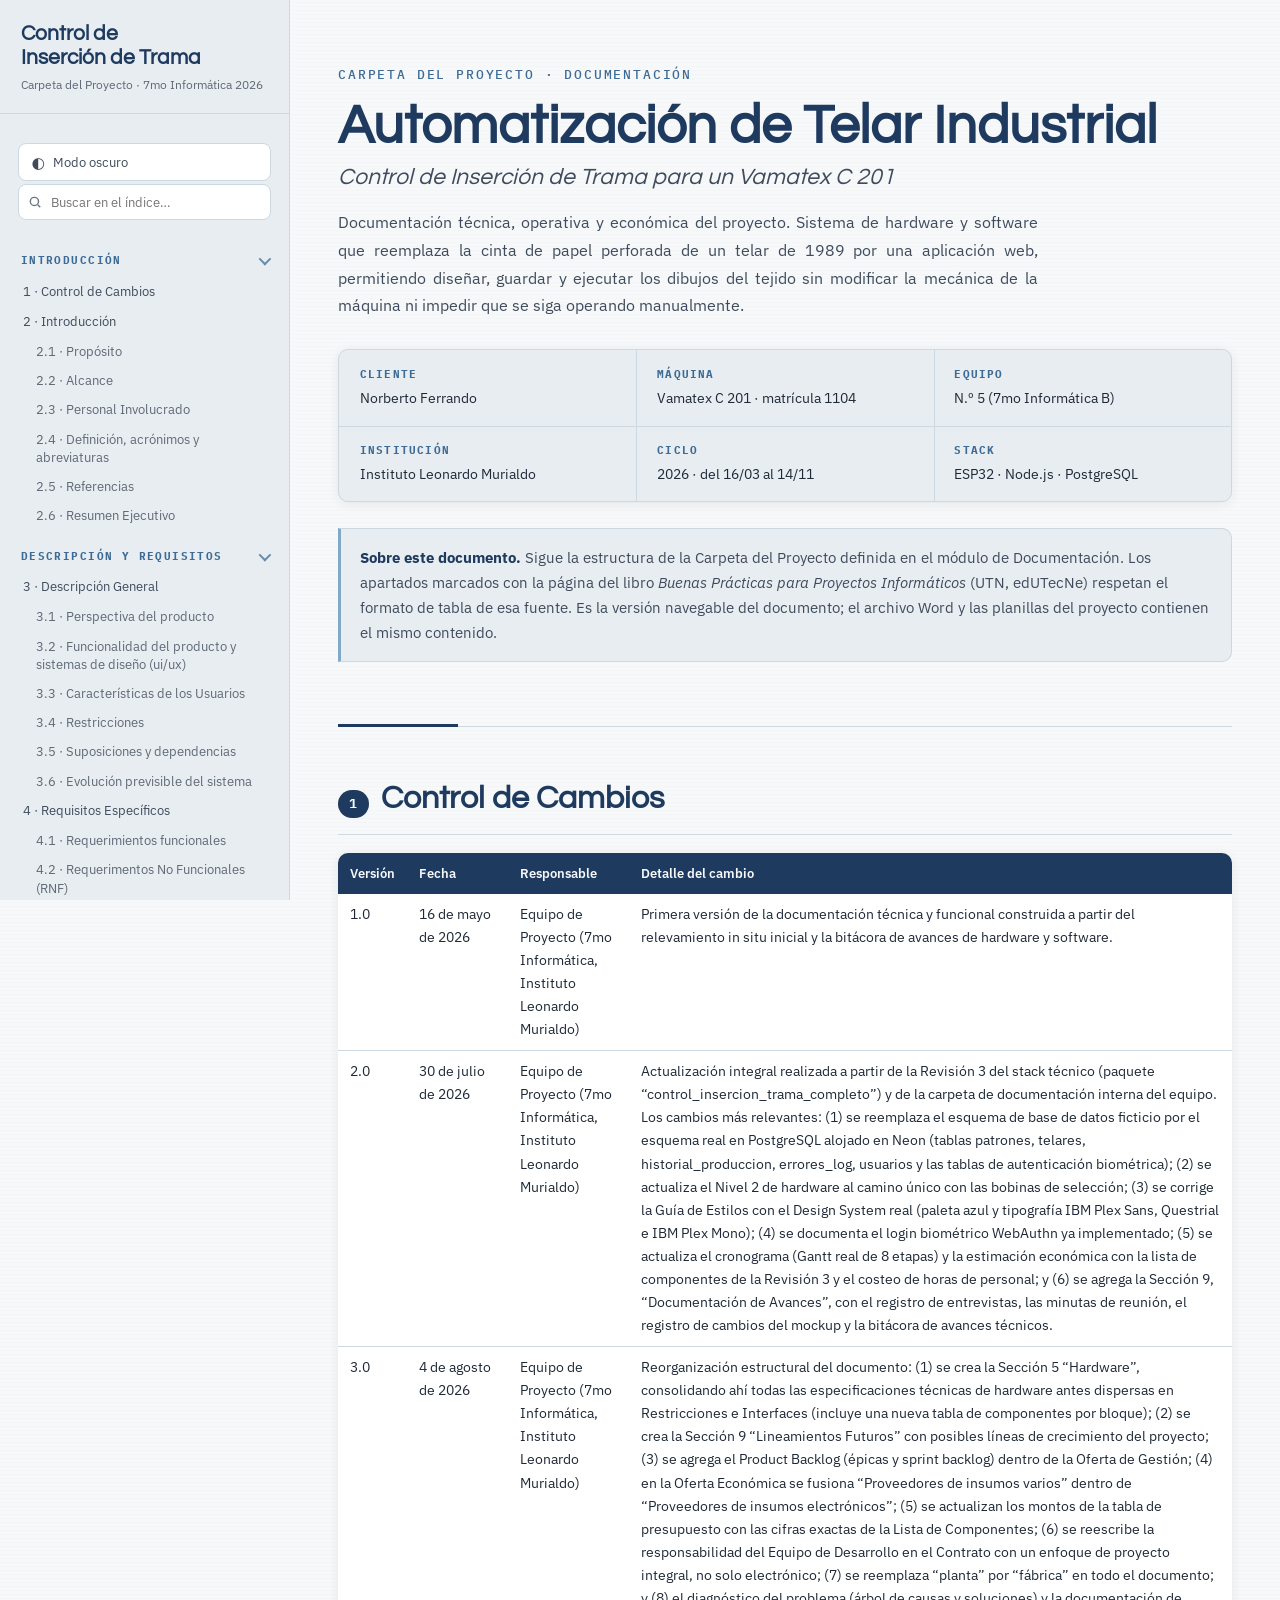
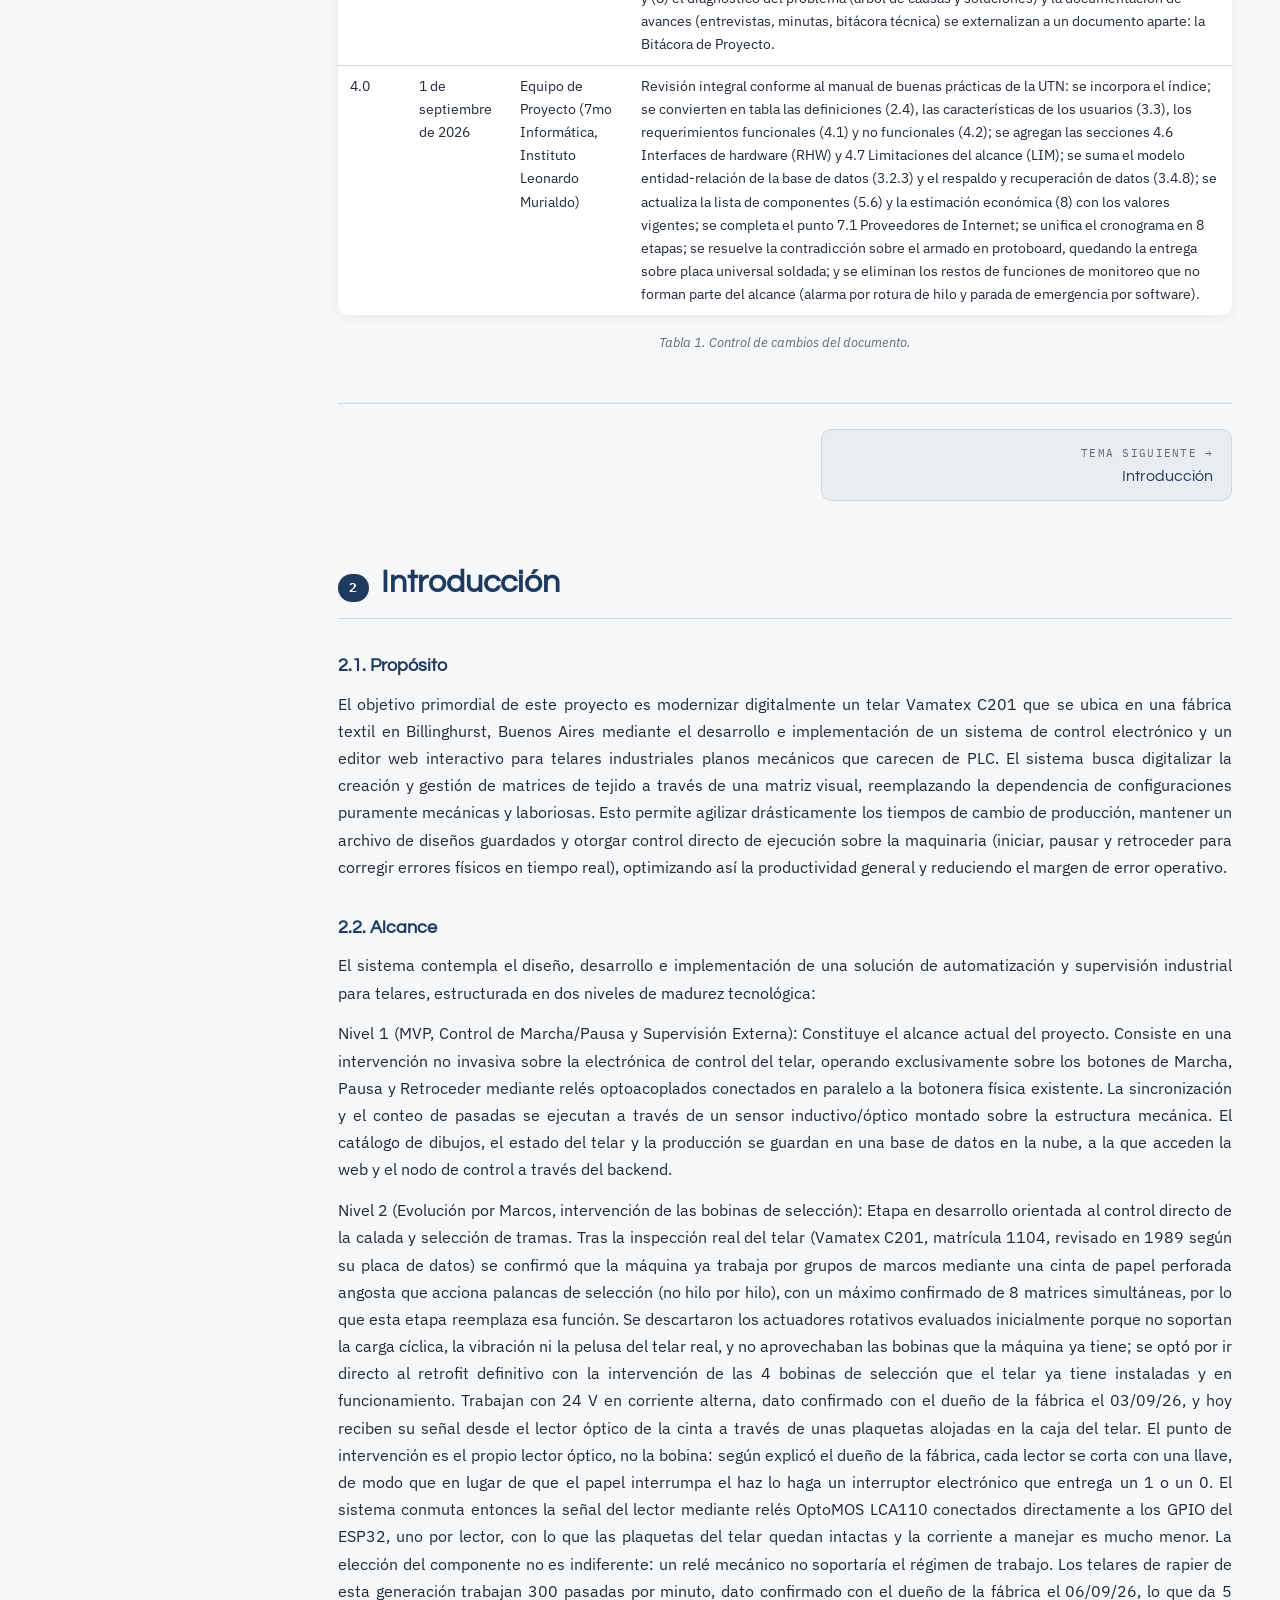
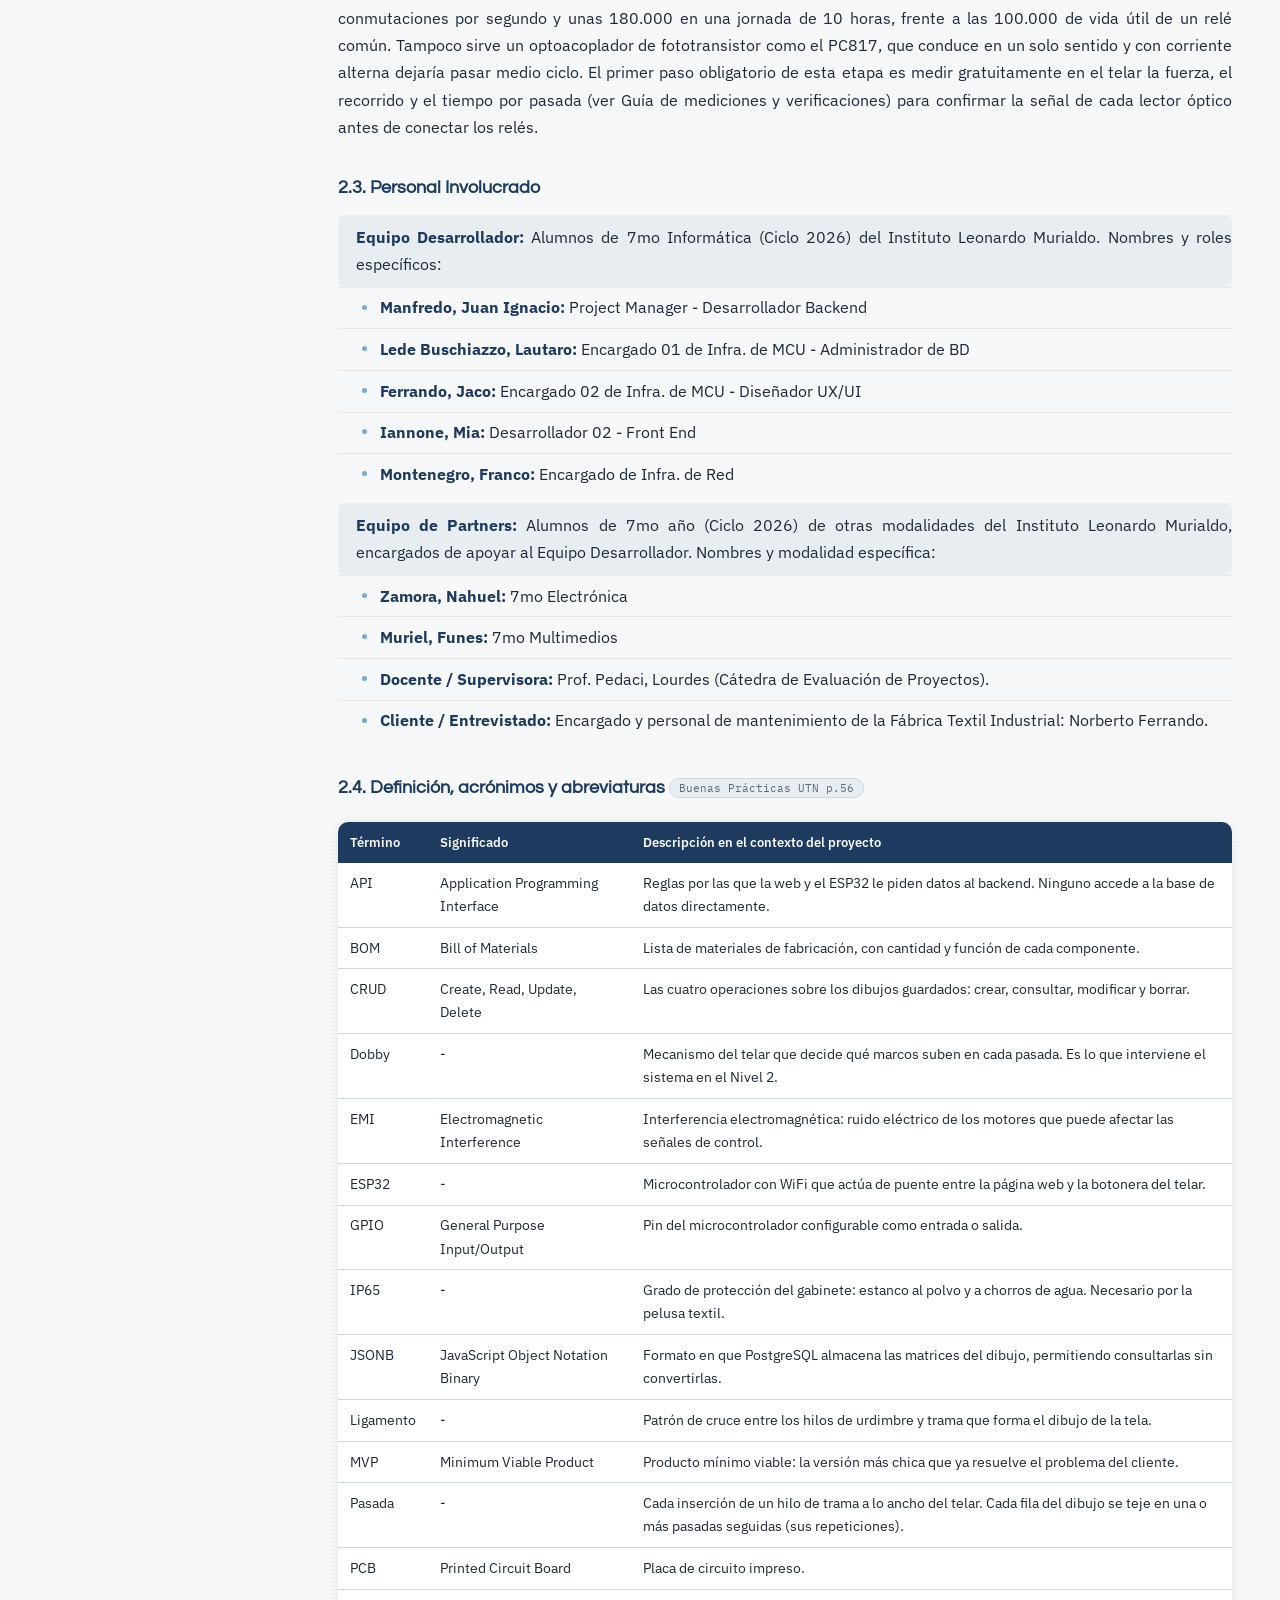
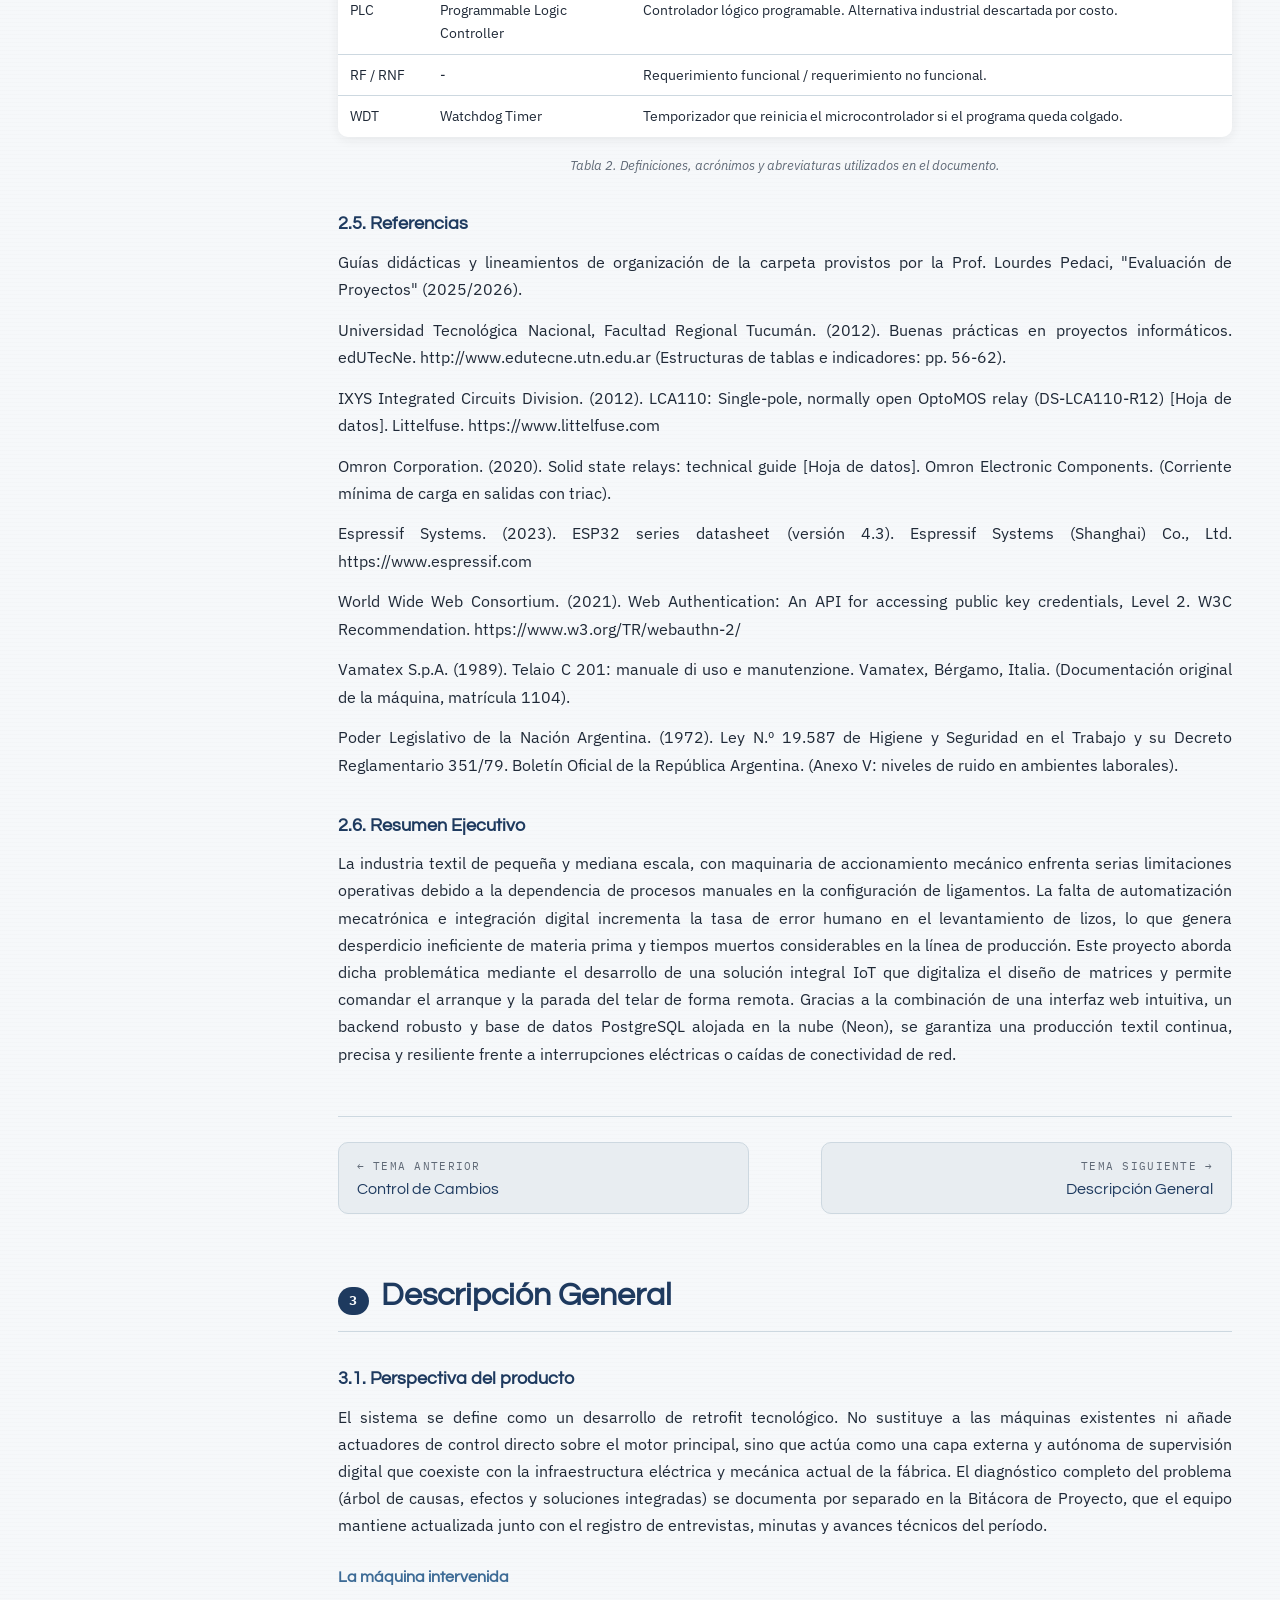
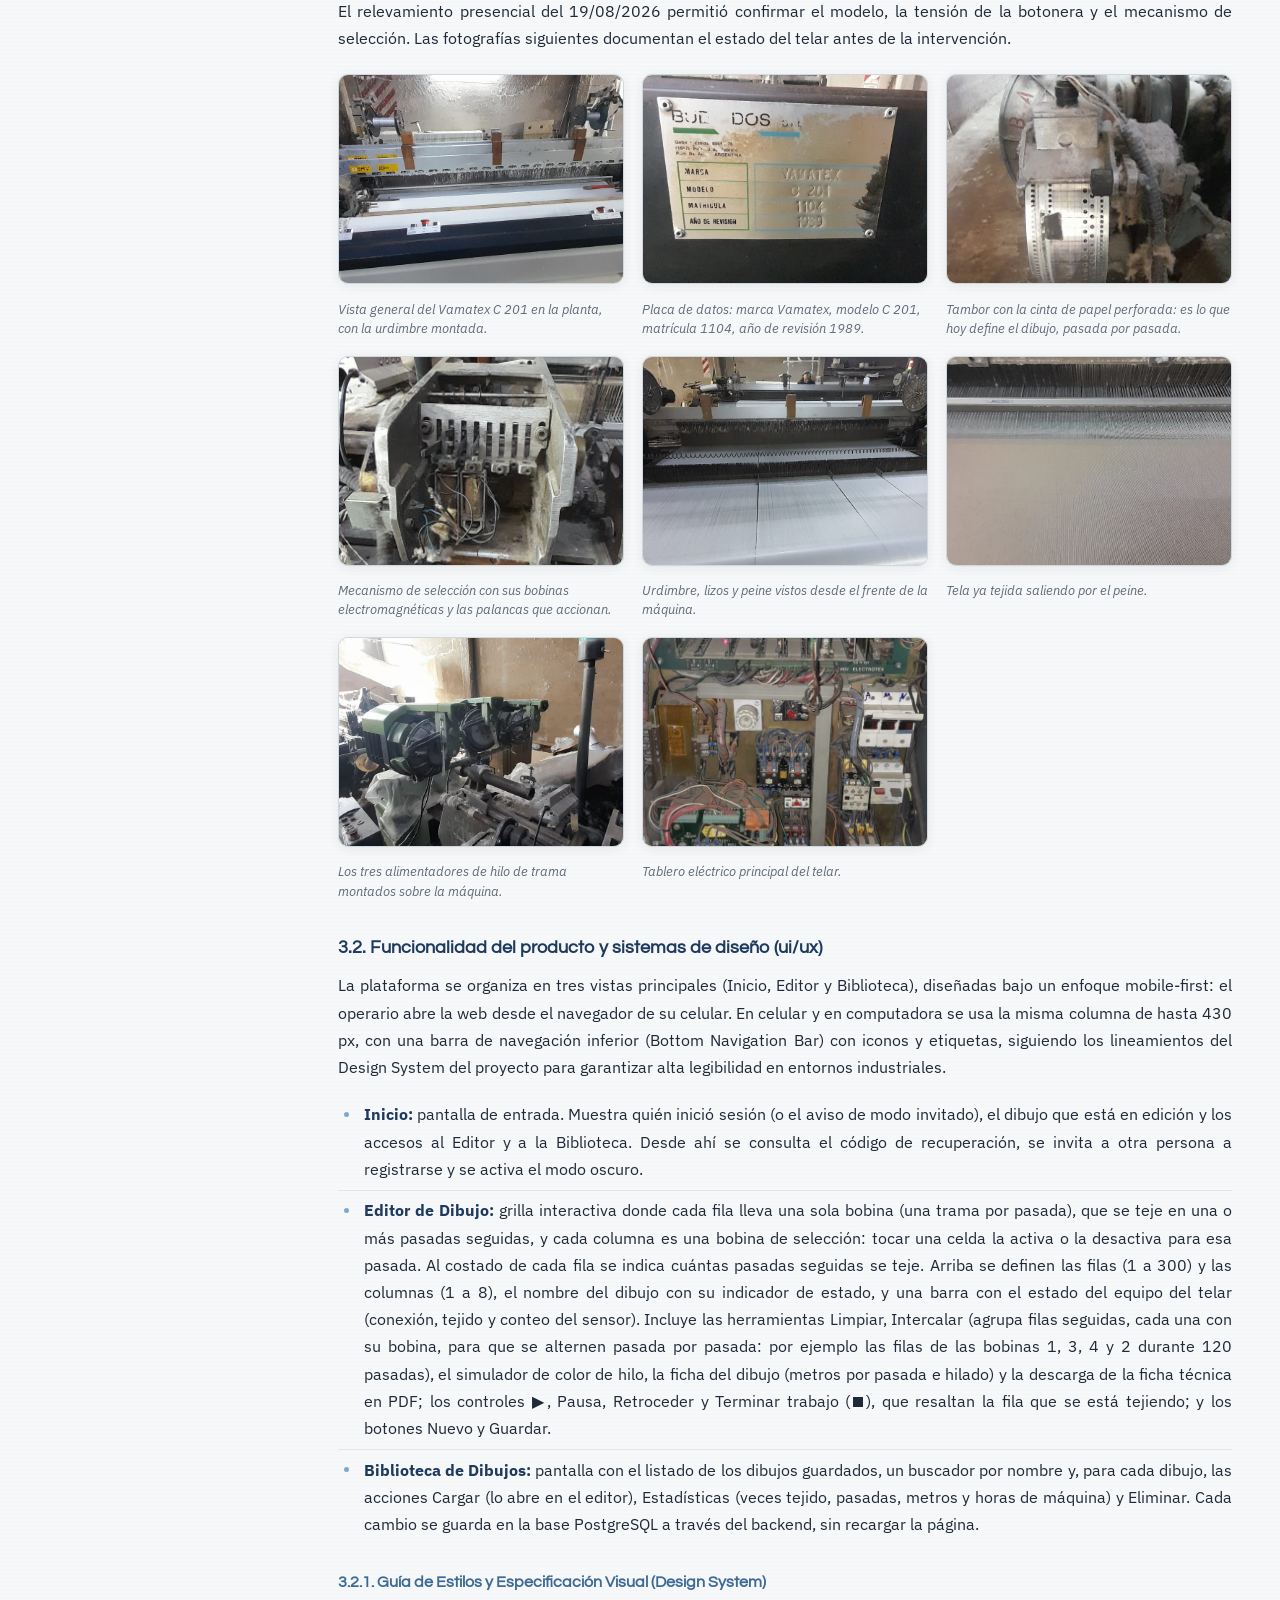
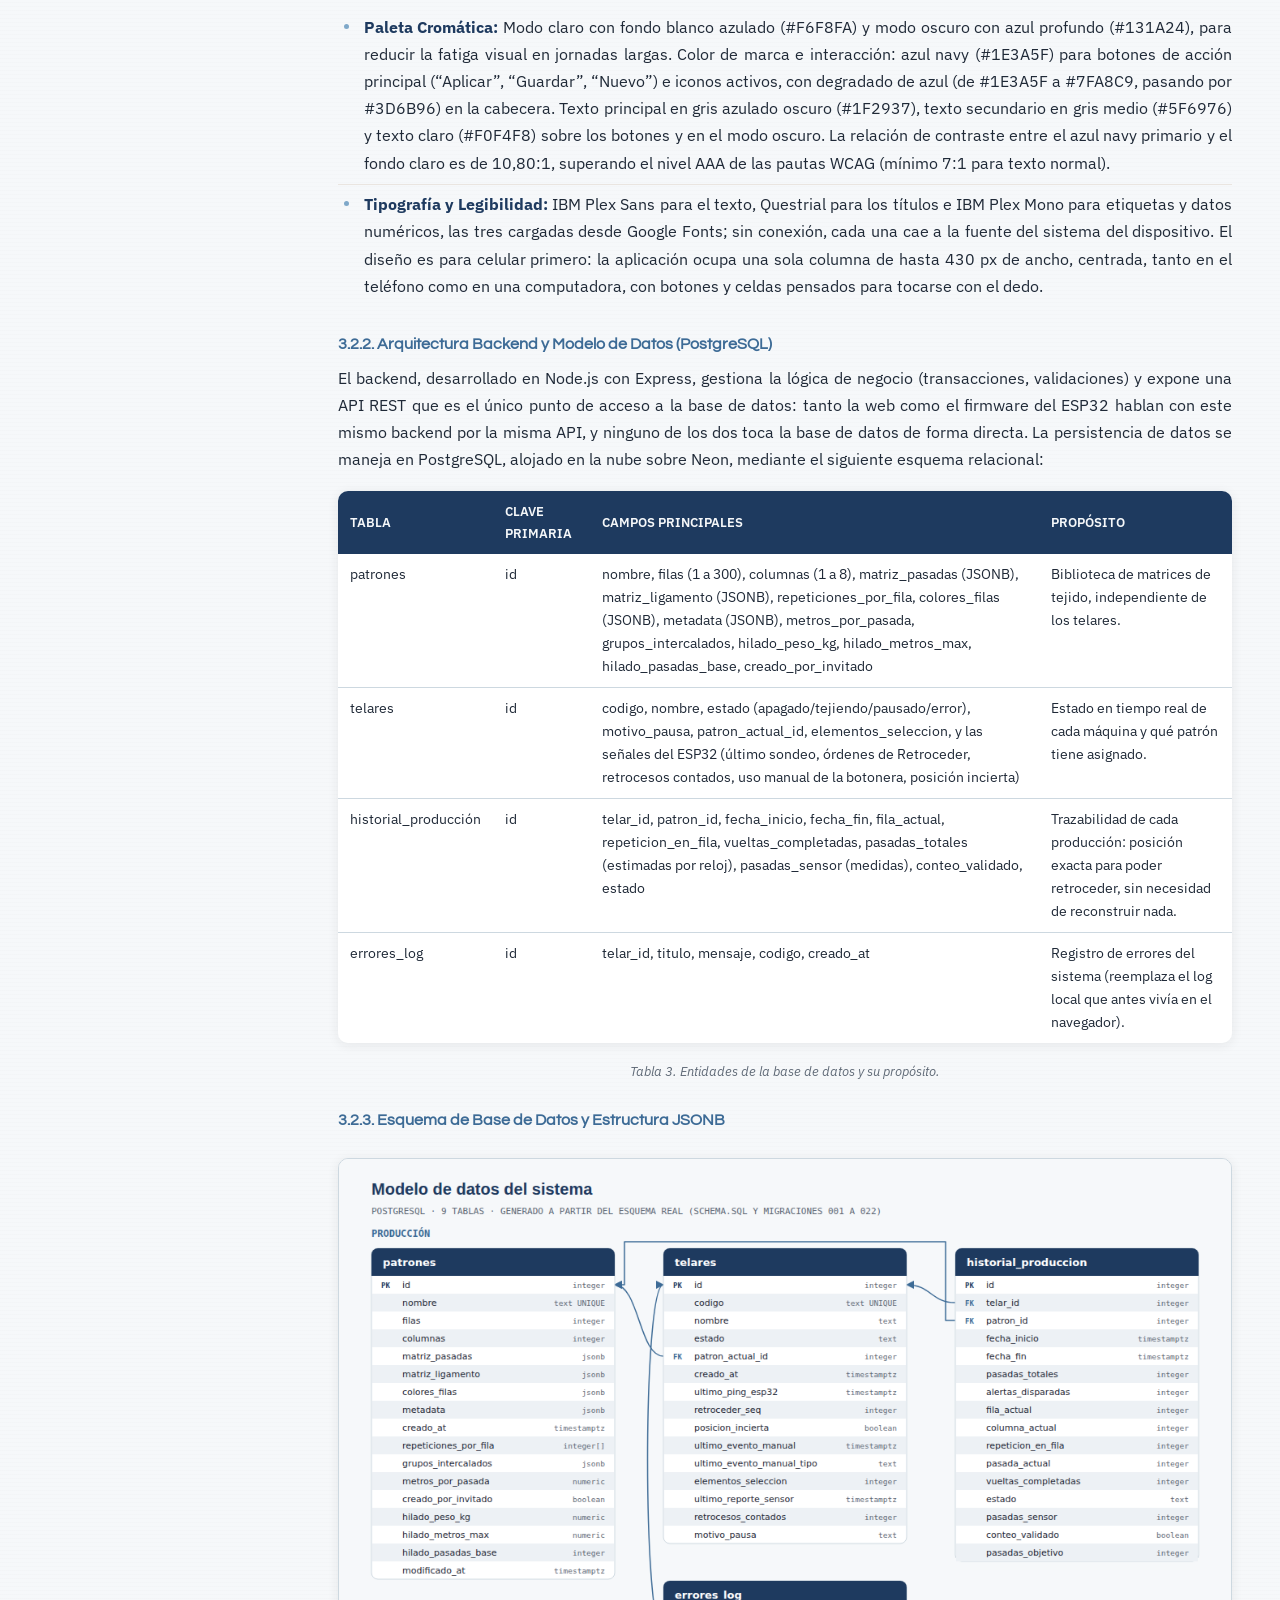
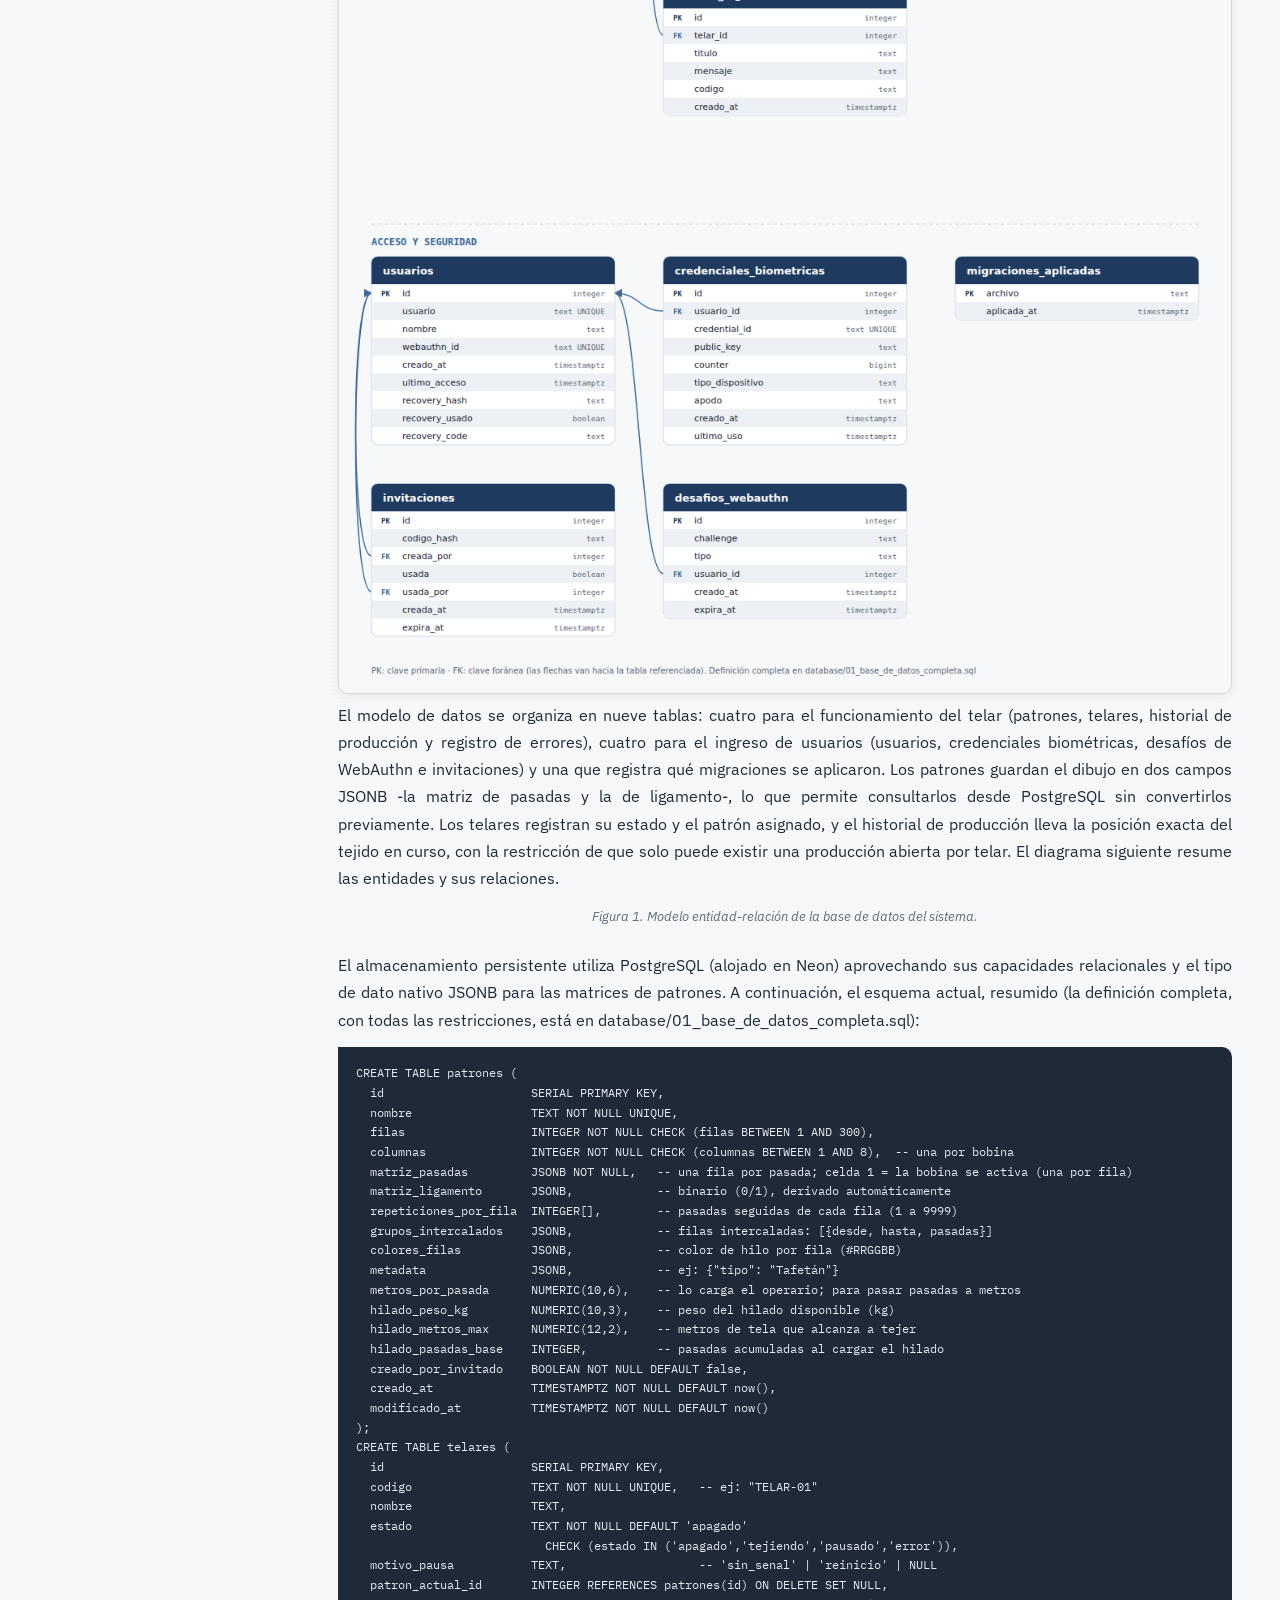
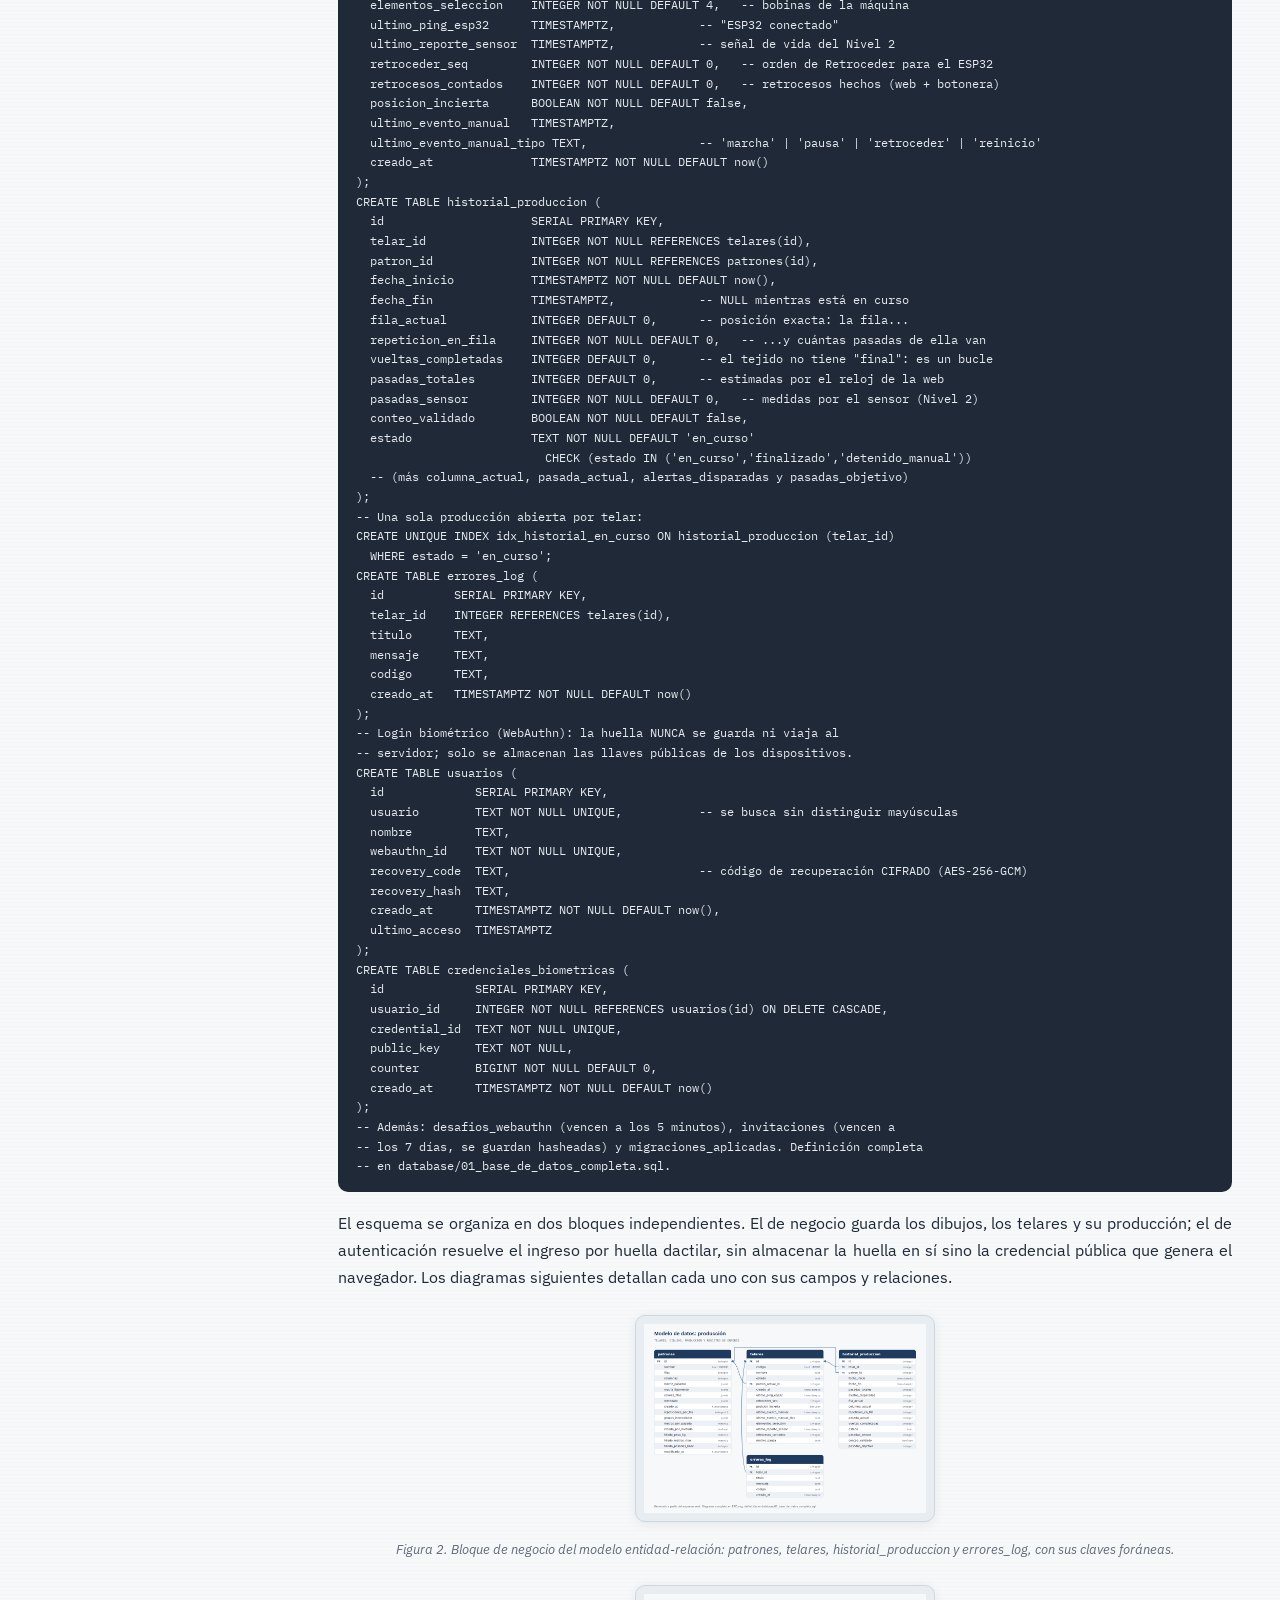
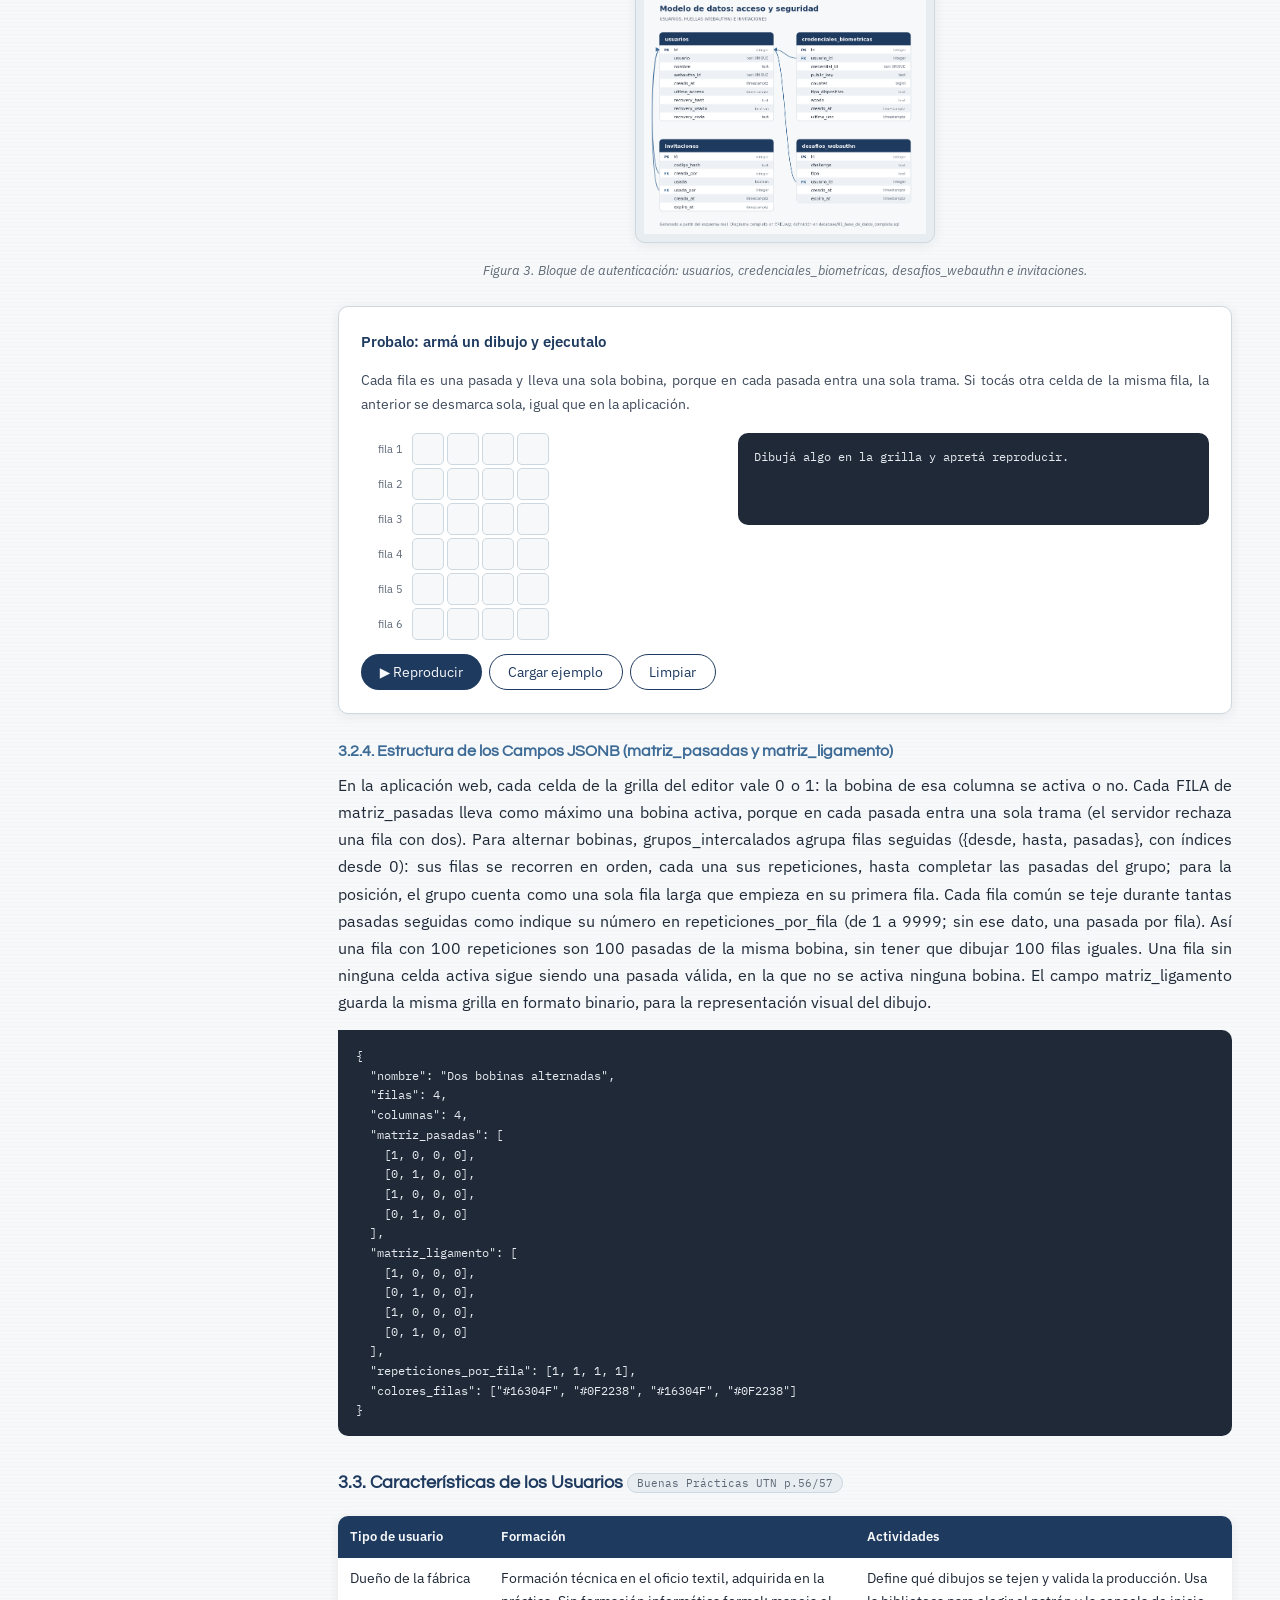
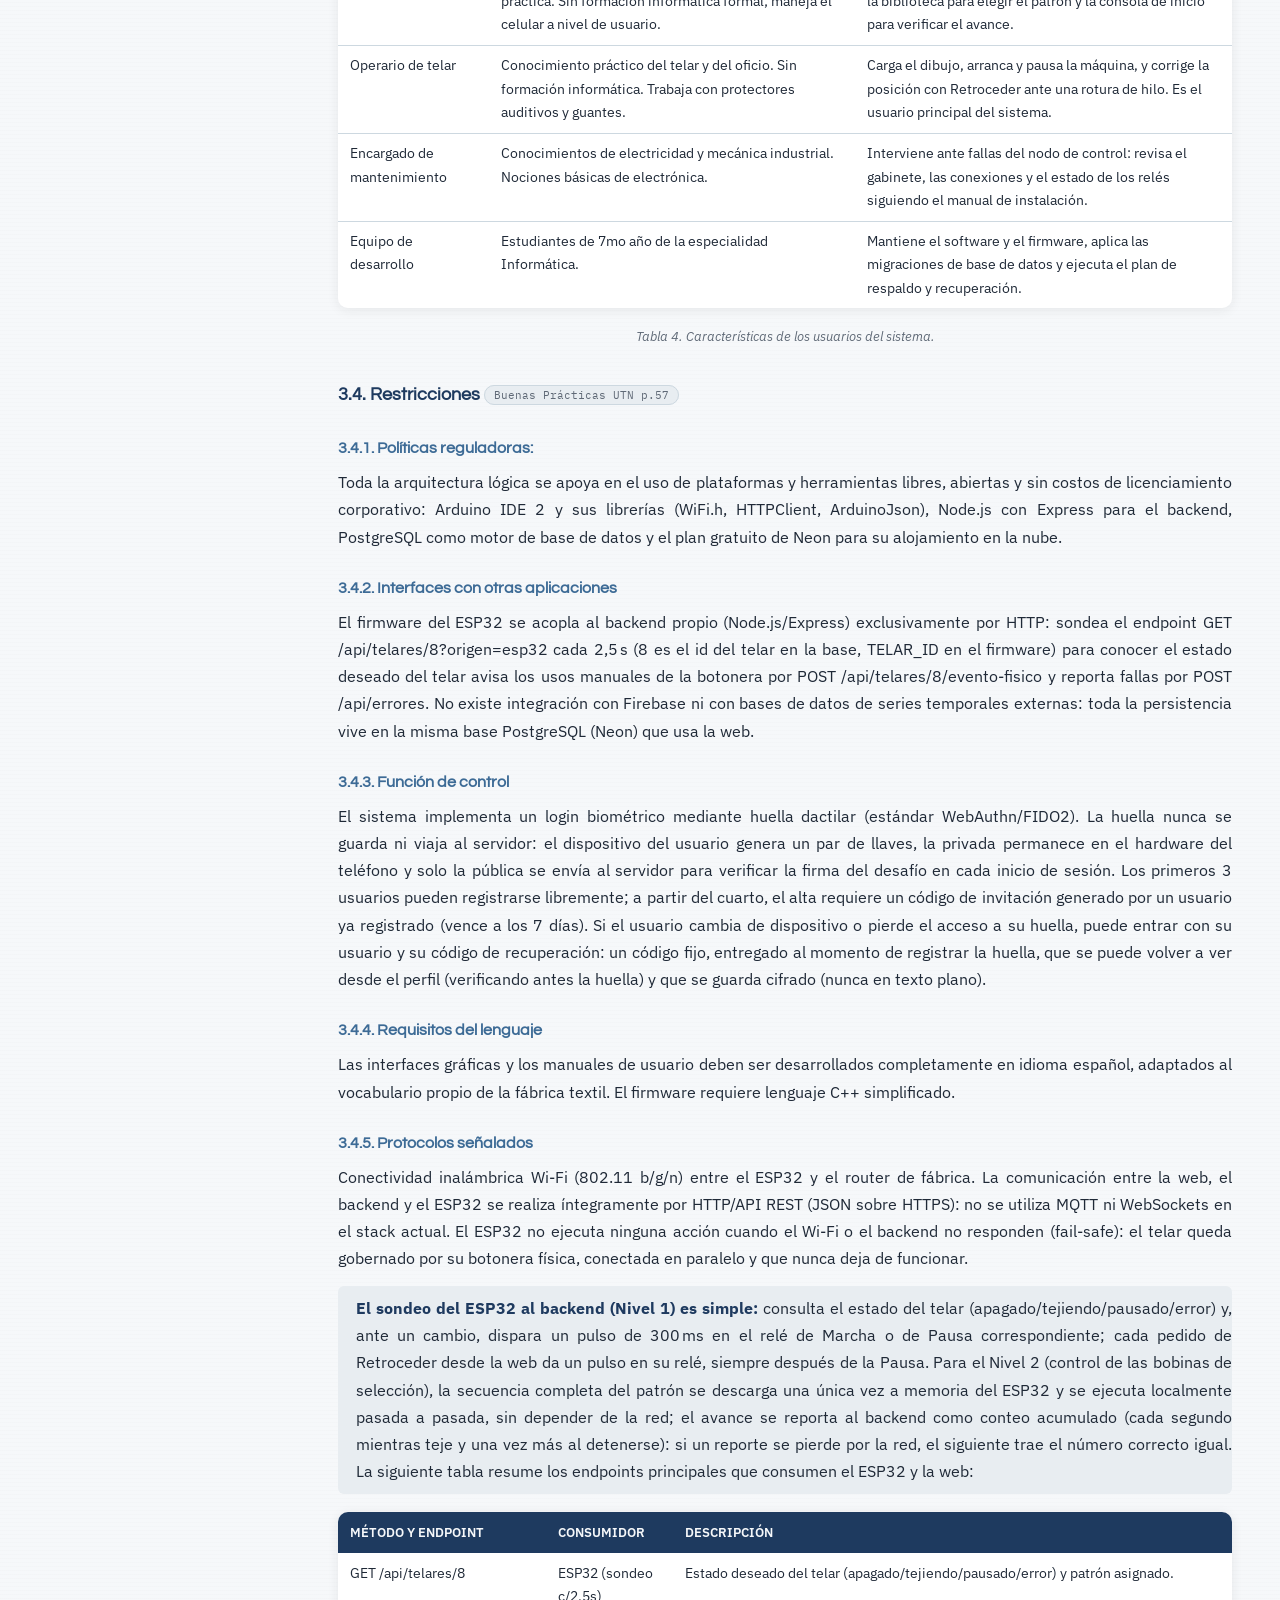
==== commit 5c970227: "Add files via upload" ====
--- a/index.html
+++ b/index.html
@@ -119,8 +119,8 @@
 <p>El objetivo primordial de este proyecto es modernizar digitalmente un telar Vamatex C201 que se ubica en una fábrica textil en Billinghurst, Buenos Aires mediante el desarrollo e implementación de un sistema de control electrónico y un editor web interactivo para telares industriales planos mecánicos que carecen de PLC. El sistema busca digitalizar la creación y gestión de matrices de tejido a través de una matriz visual, reemplazando la dependencia de configuraciones puramente mecánicas y laboriosas. Esto permite agilizar drásticamente los tiempos de cambio de producción, mantener un archivo de diseños guardados y otorgar control directo de ejecución sobre la maquinaria (iniciar, pausar y retroceder para corregir errores físicos en tiempo real), optimizando así la productividad general y reduciendo el margen de error operativo.</p>
 <h3 id="s2-2">2.2. Alcance</h3>
 <p>El sistema contempla el diseño, desarrollo e implementación de una solución de automatización y supervisión industrial para telares, estructurada en dos niveles de madurez tecnológica:</p>
-<p>Nivel 1 (MVP, Control de Marcha/Pausa y Supervisión Externa): Constituye el alcance actual del proyecto. Consiste en una intervención no invasiva sobre la electrónica de control del telar, operando exclusivamente sobre la línea de encendido y detención (Play/Pausa) mediante relés optoacoplados conectados en paralelo a la botonera física existente. La sincronización y el conteo de pasadas se ejecutan a través de un sensor inductivo/óptico montado sobre la estructura mecánica. La persistencia local y la gestión del catálogo de matrices se sincronizan con una plataforma web en la nube.</p>
-<p>Nivel 2 (Evolución por Marcos, intervención de las bobinas de selección): Etapa en desarrollo orientada al control directo de la calada y selección de tramas. Tras la inspección real del telar (Vamatex C201, matrícula 1104, revisado en 1989 según su placa de datos) se confirmó que la máquina ya trabaja por grupos de marcos mediante una cinta de papel perforada angosta que acciona palancas de selección (no hilo por hilo), con un máximo confirmado de 8 matrices simultáneas, por lo que esta etapa reemplaza esa función. Se descartaron los actuadores rotativos evaluados inicialmente porque no soportan la carga cíclica, la vibración ni la pelusa del telar real, y no aprovechaban las bobinas que la máquina ya tiene; se optó por ir directo al retrofit definitivo con la intervención de las 4 bobinas de selección que el telar ya tiene instaladas y en funcionamiento. Trabajan con 24 V en corriente alterna, dato confirmado con el dueño de la fábrica el 03/09/26, y hoy reciben su señal desde el lector óptico de la cinta a través de unas plaquetas alojadas en la caja del telar. El punto de intervención es el propio lector óptico, no la bobina: según explicó el dueño de la fábrica, cada lector se corta con una llave, de modo que en lugar de que el papel interrumpa el haz lo haga un interruptor electrónico que entrega un 1 o un 0. El sistema conmuta entonces la señal del lector mediante relés OptoMOS LCA110 conectados directamente a los GPIO del ESP32, uno por lector, con lo que las plaquetas del telar quedan intactas y la corriente a manejar es mucho menor. La elección del componente no es indiferente: un relé mecánico no soportaría el régimen de trabajo. Los telares de rapier de esta generación trabajan 300 pasadas por minuto, dato confirmado con el dueño de la fábrica el 06/09/26, lo que da 5 conmutaciones por segundo y unas 180.000 en una jornada de 10 horas, frente a las 100.000 de vida útil de un relé común. Tampoco sirve un optoacoplador de fototransistor como el PC817, que conduce en un solo sentido y con corriente alterna dejaría pasar medio ciclo. El primer paso obligatorio de esta etapa es medir gratuitamente en el telar la fuerza, el recorrido y el tiempo por pasada (ver Guía de Medición del Telar) para dimensionar la etapa de potencia que comandará las bobinas.</p>
+<p>Nivel 1 (MVP, Control de Marcha/Pausa y Supervisión Externa): Constituye el alcance actual del proyecto. Consiste en una intervención no invasiva sobre la electrónica de control del telar, operando exclusivamente sobre los botones de Marcha, Pausa y Retroceder mediante relés optoacoplados conectados en paralelo a la botonera física existente. La sincronización y el conteo de pasadas se ejecutan a través de un sensor inductivo/óptico montado sobre la estructura mecánica. El catálogo de dibujos, el estado del telar y la producción se guardan en una base de datos en la nube, a la que acceden la web y el nodo de control a través del backend.</p>
+<p>Nivel 2 (Evolución por Marcos, intervención de las bobinas de selección): Etapa en desarrollo orientada al control directo de la calada y selección de tramas. Tras la inspección real del telar (Vamatex C201, matrícula 1104, revisado en 1989 según su placa de datos) se confirmó que la máquina ya trabaja por grupos de marcos mediante una cinta de papel perforada angosta que acciona palancas de selección (no hilo por hilo), con un máximo confirmado de 8 matrices simultáneas, por lo que esta etapa reemplaza esa función. Se descartaron los actuadores rotativos evaluados inicialmente porque no soportan la carga cíclica, la vibración ni la pelusa del telar real, y no aprovechaban las bobinas que la máquina ya tiene; se optó por ir directo al retrofit definitivo con la intervención de las 4 bobinas de selección que el telar ya tiene instaladas y en funcionamiento. Trabajan con 24 V en corriente alterna, dato confirmado con el dueño de la fábrica el 03/09/26, y hoy reciben su señal desde el lector óptico de la cinta a través de unas plaquetas alojadas en la caja del telar. El punto de intervención es el propio lector óptico, no la bobina: según explicó el dueño de la fábrica, cada lector se corta con una llave, de modo que en lugar de que el papel interrumpa el haz lo haga un interruptor electrónico que entrega un 1 o un 0. El sistema conmuta entonces la señal del lector mediante relés OptoMOS LCA110 conectados directamente a los GPIO del ESP32, uno por lector, con lo que las plaquetas del telar quedan intactas y la corriente a manejar es mucho menor. La elección del componente no es indiferente: un relé mecánico no soportaría el régimen de trabajo. Los telares de rapier de esta generación trabajan 300 pasadas por minuto, dato confirmado con el dueño de la fábrica el 06/09/26, lo que da 5 conmutaciones por segundo y unas 180.000 en una jornada de 10 horas, frente a las 100.000 de vida útil de un relé común. Tampoco sirve un optoacoplador de fototransistor como el PC817, que conduce en un solo sentido y con corriente alterna dejaría pasar medio ciclo. El primer paso obligatorio de esta etapa es medir gratuitamente en el telar la fuerza, el recorrido y el tiempo por pasada (ver Guía de mediciones y verificaciones) para confirmar la señal de cada lector óptico antes de conectar los relés.</p>
 <h3 id="s2-3">2.3. Personal Involucrado</h3>
 <ul>
 <li class="enc"><b>Equipo Desarrollador:</b> Alumnos de 7mo Informática (Ciclo 2026) del Instituto Leonardo Murialdo. Nombres y roles específicos:</li>
@@ -136,9 +136,10 @@
 <li class="sub"><b>Cliente / Entrevistado:</b> Encargado y personal de mantenimiento de la Fábrica Textil Industrial: Norberto Ferrando.</li>
 </ul>
 <h3 id="s2-4">2.4. Definición, acrónimos y abreviaturas <span class="utn">Buenas Prácticas UTN p.56</span></h3>
-<div class="tw"><table><thead><tr><th>Término</th><th>Significado</th><th>Descripción en el contexto del proyecto</th></tr></thead><tbody><tr><td>API</td><td>Application Programming Interface</td><td>Reglas por las que la web, la app y el ESP32 le piden datos al backend. Ninguno accede a la base de datos directamente.</td></tr><tr><td>BOM</td><td>Bill of Materials</td><td>Lista de materiales de fabricación, con cantidad y función de cada componente.</td></tr><tr><td>CRUD</td><td>Create, Read, Update, Delete</td><td>Las cuatro operaciones sobre los dibujos guardados: crear, consultar, modificar y borrar.</td></tr><tr><td>Dobby</td><td>-</td><td>Mecanismo del telar que decide qué marcos suben en cada pasada. Es lo que interviene el sistema en el Nivel 2.</td></tr><tr><td>EMI</td><td>Electromagnetic Interference</td><td>Interferencia electromagnética: ruido eléctrico de los motores que puede afectar las señales de control.</td></tr><tr><td>ESP32</td><td>-</td><td>Microcontrolador con WiFi que actúa de puente entre la página web y la botonera del telar.</td></tr><tr><td>GPIO</td><td>General Purpose Input/Output</td><td>Pin del microcontrolador configurable como entrada o salida.</td></tr><tr><td>IP65</td><td>-</td><td>Grado de protección del gabinete: estanco al polvo y a chorros de agua. Necesario por la pelusa textil.</td></tr><tr><td>JSONB</td><td>JavaScript Object Notation Binary</td><td>Formato en que PostgreSQL almacena las matrices del dibujo, permitiendo consultarlas sin convertirlas.</td></tr><tr><td>Ligamento</td><td>-</td><td>Patrón de cruce entre los hilos de urdimbre y trama que forma el dibujo de la tela.</td></tr><tr><td>MVP</td><td>Minimum Viable Product</td><td>Producto mínimo viable: la versión más chica que ya resuelve el problema del cliente.</td></tr><tr><td>Pasada</td><td>-</td><td>Cada inserción de un hilo de trama a lo ancho del telar. Una fila del patrón equivale a una pasada.</td></tr><tr><td>PCB</td><td>Printed Circuit Board</td><td>Placa de circuito impreso.</td></tr><tr><td>PLC</td><td>Programmable Logic Controller</td><td>Controlador lógico programable. Alternativa industrial descartada por costo.</td></tr><tr><td>RF / RNF</td><td>-</td><td>Requerimiento funcional / requerimiento no funcional.</td></tr><tr><td>WDT</td><td>Watchdog Timer</td><td>Temporizador que reinicia el microcontrolador si el programa queda colgado.</td></tr></tbody></table></div>
+<div class="tw"><table><thead><tr><th>Término</th><th>Significado</th><th>Descripción en el contexto del proyecto</th></tr></thead><tbody><tr><td>API</td><td>Application Programming Interface</td><td>Reglas por las que la web y el ESP32 le piden datos al backend. Ninguno accede a la base de datos directamente.</td></tr><tr><td>BOM</td><td>Bill of Materials</td><td>Lista de materiales de fabricación, con cantidad y función de cada componente.</td></tr><tr><td>CRUD</td><td>Create, Read, Update, Delete</td><td>Las cuatro operaciones sobre los dibujos guardados: crear, consultar, modificar y borrar.</td></tr><tr><td>Dobby</td><td>-</td><td>Mecanismo del telar que decide qué marcos suben en cada pasada. Es lo que interviene el sistema en el Nivel 2.</td></tr><tr><td>EMI</td><td>Electromagnetic Interference</td><td>Interferencia electromagnética: ruido eléctrico de los motores que puede afectar las señales de control.</td></tr><tr><td>ESP32</td><td>-</td><td>Microcontrolador con WiFi que actúa de puente entre la página web y la botonera del telar.</td></tr><tr><td>GPIO</td><td>General Purpose Input/Output</td><td>Pin del microcontrolador configurable como entrada o salida.</td></tr><tr><td>IP65</td><td>-</td><td>Grado de protección del gabinete: estanco al polvo y a chorros de agua. Necesario por la pelusa textil.</td></tr><tr><td>JSONB</td><td>JavaScript Object Notation Binary</td><td>Formato en que PostgreSQL almacena las matrices del dibujo, permitiendo consultarlas sin convertirlas.</td></tr><tr><td>Ligamento</td><td>-</td><td>Patrón de cruce entre los hilos de urdimbre y trama que forma el dibujo de la tela.</td></tr><tr><td>MVP</td><td>Minimum Viable Product</td><td>Producto mínimo viable: la versión más chica que ya resuelve el problema del cliente.</td></tr><tr><td>Pasada</td><td>-</td><td>Cada inserción de un hilo de trama a lo ancho del telar. Cada fila del dibujo se teje en una o más pasadas seguidas (sus repeticiones).</td></tr><tr><td>PCB</td><td>Printed Circuit Board</td><td>Placa de circuito impreso.</td></tr><tr><td>PLC</td><td>Programmable Logic Controller</td><td>Controlador lógico programable. Alternativa industrial descartada por costo.</td></tr><tr><td>RF / RNF</td><td>-</td><td>Requerimiento funcional / requerimiento no funcional.</td></tr><tr><td>WDT</td><td>Watchdog Timer</td><td>Temporizador que reinicia el microcontrolador si el programa queda colgado.</td></tr></tbody></table></div>
 <p class="cap">Tabla 2. Definiciones, acrónimos y abreviaturas utilizados en el documento.</p>
 <h3 id="s2-5">2.5. Referencias</h3>
+<p>Guías didácticas y lineamientos de organización de la carpeta provistos por la Prof. Lourdes Pedaci, "Evaluación de Proyectos" (2025/2026).</p>
 <p>Universidad Tecnológica Nacional, Facultad Regional Tucumán. (2012). Buenas prácticas en proyectos informáticos. edUTecNe. http://www.edutecne.utn.edu.ar (Estructuras de tablas e indicadores: pp. 56-62).</p>
 <p>IXYS Integrated Circuits Division. (2012). LCA110: Single-pole, normally open OptoMOS relay (DS-LCA110-R12) [Hoja de datos]. Littelfuse. https://www.littelfuse.com</p>
 <p>Omron Corporation. (2020). Solid state relays: technical guide [Hoja de datos]. Omron Electronic Components. (Corriente mínima de carga en salidas con triac).</p>
@@ -154,9 +155,10 @@
 <h3 id="s3-1">3.1. Perspectiva del producto</h3>
 <p>El sistema se define como un desarrollo de retrofit tecnológico. No sustituye a las máquinas existentes ni añade actuadores de control directo sobre el motor principal, sino que actúa como una capa externa y autónoma de supervisión digital que coexiste con la infraestructura eléctrica y mecánica actual de la fábrica. El diagnóstico completo del problema (árbol de causas, efectos y soluciones integradas) se documenta por separado en la Bitácora de Proyecto, que el equipo mantiene actualizada junto con el registro de entrevistas, minutas y avances técnicos del período.</p>
 <h4>La máquina intervenida</h4><p>El relevamiento presencial del 19/08/2026 permitió confirmar el modelo, la tensión de la botonera y el mecanismo de selección. Las fotografías siguientes documentan el estado del telar antes de la intervención.</p><div class="gal"><figure><img src="fotos/telar-general.jpg" alt="Vista general del Vamatex C 201 en la planta, con la urdimbre montada." loading="lazy"><figcaption>Vista general del Vamatex C 201 en la planta, con la urdimbre montada.</figcaption></figure><figure><img src="fotos/placa-datos.jpg" alt="Placa de datos: marca Vamatex, modelo C 201, matrícula 1104, año de revisión 1989." loading="lazy"><figcaption>Placa de datos: marca Vamatex, modelo C 201, matrícula 1104, año de revisión 1989.</figcaption></figure><figure><img src="fotos/tambor-cinta.jpg" alt="Tambor con la cinta de papel perforada: es lo que hoy define el dibujo, pasada por pasada." loading="lazy"><figcaption>Tambor con la cinta de papel perforada: es lo que hoy define el dibujo, pasada por pasada.</figcaption></figure><figure><img src="fotos/bobinas.jpg" alt="Mecanismo de selección con sus bobinas electromagnéticas y las palancas que accionan." loading="lazy"><figcaption>Mecanismo de selección con sus bobinas electromagnéticas y las palancas que accionan.</figcaption></figure><figure><img src="fotos/urdimbre.jpg" alt="Urdimbre, lizos y peine vistos desde el frente de la máquina." loading="lazy"><figcaption>Urdimbre, lizos y peine vistos desde el frente de la máquina.</figcaption></figure><figure><img src="fotos/tela-peine.jpg" alt="Tela ya tejida saliendo por el peine." loading="lazy"><figcaption>Tela ya tejida saliendo por el peine.</figcaption></figure><figure><img src="fotos/alimentadores.jpg" alt="Los tres alimentadores de hilo de trama montados sobre la máquina." loading="lazy"><figcaption>Los tres alimentadores de hilo de trama montados sobre la máquina.</figcaption></figure><figure><img src="fotos/tablero-electrico.jpg" alt="Tablero eléctrico principal del telar." loading="lazy"><figcaption>Tablero eléctrico principal del telar.</figcaption></figure></div><h3 id="s3-2">3.2. Funcionalidad del producto y sistemas de diseño (ui/ux)</h3>
+<p>La plataforma se organiza en tres vistas principales (Inicio, Editor y Biblioteca), diseñadas bajo un enfoque mobile-first: el operario abre la web desde el navegador de su celular. En celular y en computadora se usa la misma columna de hasta 430 px, con una barra de navegación inferior (Bottom Navigation Bar) con iconos y etiquetas, siguiendo los lineamientos del Design System del proyecto para garantizar alta legibilidad en entornos industriales.</p>
 <ul>
 <li><b>Inicio:</b> pantalla de entrada. Muestra quién inició sesión (o el aviso de modo invitado), el dibujo que está en edición y los accesos al Editor y a la Biblioteca. Desde ahí se consulta el código de recuperación, se invita a otra persona a registrarse y se activa el modo oscuro.</li>
-<li><b>Editor de Dibujo:</b> grilla interactiva donde cada fila es una combinación de bobinas, que se teje en una o más pasadas seguidas, y cada columna una bobina de selección: tocar una celda la activa o la desactiva para esa pasada. Al costado de cada fila se indica cuántas pasadas seguidas se teje. Arriba se definen las filas (1 a 300) y las columnas (1 a 8), el nombre del dibujo con su indicador de estado, y una barra con el estado del equipo del telar (conexión, tejido y conteo del sensor). Incluye las herramientas Limpiar, el simulador de color de hilo y la descarga de la ficha técnica en PDF; los controles ▶, Pausa, Retroceder y Terminar trabajo (⏹), que resaltan la fila que se está tejiendo; y los botones Nuevo y Guardar.</li>
+<li><b>Editor de Dibujo:</b> grilla interactiva donde cada fila lleva una sola bobina (una trama por pasada), que se teje en una o más pasadas seguidas, y cada columna es una bobina de selección: tocar una celda la activa o la desactiva para esa pasada. Al costado de cada fila se indica cuántas pasadas seguidas se teje. Arriba se definen las filas (1 a 300) y las columnas (1 a 8), el nombre del dibujo con su indicador de estado, y una barra con el estado del equipo del telar (conexión, tejido y conteo del sensor). Incluye las herramientas Limpiar, Intercalar (agrupa filas seguidas, cada una con su bobina, para que se alternen pasada por pasada: por ejemplo las filas de las bobinas 1, 3, 4 y 2 durante 120 pasadas), el simulador de color de hilo, la ficha del dibujo (metros por pasada e hilado) y la descarga de la ficha técnica en PDF; los controles ▶, Pausa, Retroceder y Terminar trabajo (⏹), que resaltan la fila que se está tejiendo; y los botones Nuevo y Guardar.</li>
 <li><b>Biblioteca de Dibujos:</b> pantalla con el listado de los dibujos guardados, un buscador por nombre y, para cada dibujo, las acciones Cargar (lo abre en el editor), Estadísticas (veces tejido, pasadas, metros y horas de máquina) y Eliminar. Cada cambio se guarda en la base PostgreSQL a través del backend, sin recargar la página.</li>
 </ul>
 <h4 id="s3-2-1">3.2.1. Guía de Estilos y Especificación Visual (Design System)</h4>
@@ -166,80 +168,106 @@
 </ul>
 <h4 id="s3-2-2">3.2.2. Arquitectura Backend y Modelo de Datos (PostgreSQL)</h4>
 <p>El backend, desarrollado en Node.js con Express, gestiona la lógica de negocio (transacciones, validaciones) y expone una API REST que es el único punto de acceso a la base de datos: tanto la web como el firmware del ESP32 hablan con este mismo backend por la misma API, y ninguno de los dos toca la base de datos de forma directa. La persistencia de datos se maneja en PostgreSQL, alojado en la nube sobre Neon, mediante el siguiente esquema relacional:</p>
-<div class="tw"><table><thead><tr><th>TABLA</th><th>CLAVE PRIMARIA</th><th>CAMPOS PRINCIPALES</th><th>PROPÓSITO</th></tr></thead><tbody><tr><td>patrones</td><td>id</td><td>nombre, filas, columnas, matriz_pasadas (JSONB), matriz_ligamento (JSONB), colores_filas (JSONB), metadata (JSONB)</td><td>Biblioteca de matrices de tejido, independiente de los telares.</td></tr><tr><td>telares</td><td>id</td><td>codigo, nombre, estado (apagado/tejiendo/pausado/error), patron_actual_id</td><td>Estado en tiempo real de cada máquina y qué patrón tiene asignado.</td></tr><tr><td>historial_producción</td><td>id</td><td>telar_id, patron_id, fecha_inicio, fecha_fin, pasadas_totales, fila_actual, columna_actual, pasada_actual, vueltas_completadas, estado</td><td>Trazabilidad de cada producción: posición exacta para poder retroceder, sin necesidad de reconstruir nada.</td></tr><tr><td>errores_log</td><td>id</td><td>telar_id, titulo, mensaje, codigo, creado_at</td><td>Registro de errores del sistema (reemplaza el log local que antes vivía en el navegador).</td></tr></tbody></table></div>
+<div class="tw"><table><thead><tr><th>TABLA</th><th>CLAVE PRIMARIA</th><th>CAMPOS PRINCIPALES</th><th>PROPÓSITO</th></tr></thead><tbody><tr><td>patrones</td><td>id</td><td>nombre, filas (1 a 300), columnas (1 a 8), matriz_pasadas (JSONB), matriz_ligamento (JSONB), repeticiones_por_fila, colores_filas (JSONB), metadata (JSONB), metros_por_pasada, grupos_intercalados, hilado_peso_kg, hilado_metros_max, hilado_pasadas_base, creado_por_invitado</td><td>Biblioteca de matrices de tejido, independiente de los telares.</td></tr><tr><td>telares</td><td>id</td><td>codigo, nombre, estado (apagado/tejiendo/pausado/error), motivo_pausa, patron_actual_id, elementos_seleccion, y las señales del ESP32 (último sondeo, órdenes de Retroceder, retrocesos contados, uso manual de la botonera, posición incierta)</td><td>Estado en tiempo real de cada máquina y qué patrón tiene asignado.</td></tr><tr><td>historial_producción</td><td>id</td><td>telar_id, patron_id, fecha_inicio, fecha_fin, fila_actual, repeticion_en_fila, vueltas_completadas, pasadas_totales (estimadas por reloj), pasadas_sensor (medidas), conteo_validado, estado</td><td>Trazabilidad de cada producción: posición exacta para poder retroceder, sin necesidad de reconstruir nada.</td></tr><tr><td>errores_log</td><td>id</td><td>telar_id, titulo, mensaje, codigo, creado_at</td><td>Registro de errores del sistema (reemplaza el log local que antes vivía en el navegador).</td></tr></tbody></table></div>
 <p class="cap">Tabla 3. Entidades de la base de datos y su propósito.</p>
 <h4 id="s3-2-3">3.2.3. Esquema de Base de Datos y Estructura JSONB</h4>
 <figure><img src="ERD_completo.png" alt="Figura de la seccion 3.2.3">
 <p>El modelo de datos se organiza en nueve tablas: cuatro para el funcionamiento del telar (patrones, telares, historial de producción y registro de errores), cuatro para el ingreso de usuarios (usuarios, credenciales biométricas, desafíos de WebAuthn e invitaciones) y una que registra qué migraciones se aplicaron. Los patrones guardan el dibujo en dos campos JSONB -la matriz de pasadas y la de ligamento-, lo que permite consultarlos desde PostgreSQL sin convertirlos previamente. Los telares registran su estado y el patrón asignado, y el historial de producción lleva la posición exacta del tejido en curso, con la restricción de que solo puede existir una producción abierta por telar. El diagrama siguiente resume las entidades y sus relaciones.</p>
 <figcaption>Figura 1. Modelo entidad-relación de la base de datos del sistema.</figcaption></figure>
-<p>El almacenamiento persistente utiliza PostgreSQL (alojado en Neon) aprovechando sus capacidades relacionales y el tipo de dato nativo JSONB para las matrices de patrones. A continuación, el esquema real:</p>
+<p>El almacenamiento persistente utiliza PostgreSQL (alojado en Neon) aprovechando sus capacidades relacionales y el tipo de dato nativo JSONB para las matrices de patrones. A continuación, el esquema actual, resumido (la definición completa, con todas las restricciones, está en database/01_base_de_datos_completa.sql):</p>
 <pre>CREATE TABLE patrones (
-id                SERIAL PRIMARY KEY,
-nombre            TEXT NOT NULL UNIQUE,
-filas             INTEGER NOT NULL CHECK (filas &gt; 0),
-columnas          INTEGER NOT NULL CHECK (columnas &gt; 0),
-matriz_pasadas    JSONB NOT NULL,   -- repeticiones de fila (enteros 0,1,2,3...)
-matriz_ligamento  JSONB,            -- binario (0/1), derivado automáticamente
-colores_filas     JSONB,            -- color de hilo por fila
-metadata          JSONB,            -- ej: {&quot;tipo&quot;: &quot;Tafetán&quot;}
-creado_at         TIMESTAMPTZ NOT NULL DEFAULT now(),
-modificado_at     TIMESTAMPTZ NOT NULL DEFAULT now()
+  id                     SERIAL PRIMARY KEY,
+  nombre                 TEXT NOT NULL UNIQUE,
+  filas                  INTEGER NOT NULL CHECK (filas BETWEEN 1 AND 300),
+  columnas               INTEGER NOT NULL CHECK (columnas BETWEEN 1 AND 8),  -- una por bobina
+  matriz_pasadas         JSONB NOT NULL,   -- una fila por pasada; celda 1 = la bobina se activa (una por fila)
+  matriz_ligamento       JSONB,            -- binario (0/1), derivado automáticamente
+  repeticiones_por_fila  INTEGER[],        -- pasadas seguidas de cada fila (1 a 9999)
+  grupos_intercalados    JSONB,            -- filas intercaladas: [{desde, hasta, pasadas}]
+  colores_filas          JSONB,            -- color de hilo por fila (#RRGGBB)
+  metadata               JSONB,            -- ej: {&quot;tipo&quot;: &quot;Tafetán&quot;}
+  metros_por_pasada      NUMERIC(10,6),    -- lo carga el operario; para pasar pasadas a metros
+  hilado_peso_kg         NUMERIC(10,3),    -- peso del hilado disponible (kg)
+  hilado_metros_max      NUMERIC(12,2),    -- metros de tela que alcanza a tejer
+  hilado_pasadas_base    INTEGER,          -- pasadas acumuladas al cargar el hilado
+  creado_por_invitado    BOOLEAN NOT NULL DEFAULT false,
+  creado_at              TIMESTAMPTZ NOT NULL DEFAULT now(),
+  modificado_at          TIMESTAMPTZ NOT NULL DEFAULT now()
 );
 CREATE TABLE telares (
-id                SERIAL PRIMARY KEY,
-codigo            TEXT NOT NULL UNIQUE,   -- ej: &quot;TELAR-01&quot;
-nombre            TEXT,
-estado            TEXT NOT NULL DEFAULT &#x27;apagado&#x27;
-CHECK (estado IN (&#x27;apagado&#x27;,&#x27;tejiendo&#x27;,&#x27;pausado&#x27;,&#x27;error&#x27;)),
-patron_actual_id  INTEGER REFERENCES patrones(id) ON DELETE SET NULL,
-creado_at         TIMESTAMPTZ NOT NULL DEFAULT now()
+  id                     SERIAL PRIMARY KEY,
+  codigo                 TEXT NOT NULL UNIQUE,   -- ej: &quot;TELAR-01&quot;
+  nombre                 TEXT,
+  estado                 TEXT NOT NULL DEFAULT &#x27;apagado&#x27;
+                           CHECK (estado IN (&#x27;apagado&#x27;,&#x27;tejiendo&#x27;,&#x27;pausado&#x27;,&#x27;error&#x27;)),
+  motivo_pausa           TEXT,                   -- &#x27;sin_senal&#x27; | &#x27;reinicio&#x27; | NULL
+  patron_actual_id       INTEGER REFERENCES patrones(id) ON DELETE SET NULL,
+  elementos_seleccion    INTEGER NOT NULL DEFAULT 4,   -- bobinas de la máquina
+  ultimo_ping_esp32      TIMESTAMPTZ,            -- &quot;ESP32 conectado&quot;
+  ultimo_reporte_sensor  TIMESTAMPTZ,            -- señal de vida del Nivel 2
+  retroceder_seq         INTEGER NOT NULL DEFAULT 0,   -- orden de Retroceder para el ESP32
+  retrocesos_contados    INTEGER NOT NULL DEFAULT 0,   -- retrocesos hechos (web + botonera)
+  posicion_incierta      BOOLEAN NOT NULL DEFAULT false,
+  ultimo_evento_manual   TIMESTAMPTZ,
+  ultimo_evento_manual_tipo TEXT,                -- &#x27;marcha&#x27; | &#x27;pausa&#x27; | &#x27;retroceder&#x27; | &#x27;reinicio&#x27;
+  creado_at              TIMESTAMPTZ NOT NULL DEFAULT now()
 );
 CREATE TABLE historial_produccion (
-id                   SERIAL PRIMARY KEY,
-telar_id             INTEGER NOT NULL REFERENCES telares(id),
-patron_id            INTEGER NOT NULL REFERENCES patrones(id),
-fecha_inicio         TIMESTAMPTZ NOT NULL DEFAULT now(),
-fecha_fin            TIMESTAMPTZ,        -- NULL mientras está en curso
-pasadas_totales      INTEGER DEFAULT 0,
-fila_actual          INTEGER DEFAULT 0,  -- posición exacta para retroceder
-columna_actual       INTEGER DEFAULT 0,
-pasada_actual        INTEGER DEFAULT 0,
-vueltas_completadas  INTEGER DEFAULT 0,  -- el tejido no tiene &quot;final&quot;: es un bucle
-estado               TEXT NOT NULL DEFAULT &#x27;en_curso&#x27;
-CHECK (estado IN (&#x27;en_curso&#x27;,&#x27;finalizado&#x27;,&#x27;detenido_manual&#x27;))
+  id                     SERIAL PRIMARY KEY,
+  telar_id               INTEGER NOT NULL REFERENCES telares(id),
+  patron_id              INTEGER NOT NULL REFERENCES patrones(id),
+  fecha_inicio           TIMESTAMPTZ NOT NULL DEFAULT now(),
+  fecha_fin              TIMESTAMPTZ,            -- NULL mientras está en curso
+  fila_actual            INTEGER DEFAULT 0,      -- posición exacta: la fila...
+  repeticion_en_fila     INTEGER NOT NULL DEFAULT 0,   -- ...y cuántas pasadas de ella van
+  vueltas_completadas    INTEGER DEFAULT 0,      -- el tejido no tiene &quot;final&quot;: es un bucle
+  pasadas_totales        INTEGER DEFAULT 0,      -- estimadas por el reloj de la web
+  pasadas_sensor         INTEGER NOT NULL DEFAULT 0,   -- medidas por el sensor (Nivel 2)
+  conteo_validado        BOOLEAN NOT NULL DEFAULT false,
+  estado                 TEXT NOT NULL DEFAULT &#x27;en_curso&#x27;
+                           CHECK (estado IN (&#x27;en_curso&#x27;,&#x27;finalizado&#x27;,&#x27;detenido_manual&#x27;))
+  -- (más columna_actual, pasada_actual, alertas_disparadas y pasadas_objetivo)
 );
+-- Una sola producción abierta por telar:
+CREATE UNIQUE INDEX idx_historial_en_curso ON historial_produccion (telar_id)
+  WHERE estado = &#x27;en_curso&#x27;;
 CREATE TABLE errores_log (
-id          SERIAL PRIMARY KEY,
-telar_id    INTEGER REFERENCES telares(id),
-titulo      TEXT,
-mensaje     TEXT,
-codigo      TEXT,
-creado_at   TIMESTAMPTZ NOT NULL DEFAULT now()
+  id          SERIAL PRIMARY KEY,
+  telar_id    INTEGER REFERENCES telares(id),
+  titulo      TEXT,
+  mensaje     TEXT,
+  codigo      TEXT,
+  creado_at   TIMESTAMPTZ NOT NULL DEFAULT now()
 );
--- Login biométrico (WebAuthn), la huella NUNCA se guarda ni viaja al
--- servidor: solo se almacenan las llaves públicas de los dispositivos.
+-- Login biométrico (WebAuthn): la huella NUNCA se guarda ni viaja al
+-- servidor; solo se almacenan las llaves públicas de los dispositivos.
 CREATE TABLE usuarios (
-id            SERIAL PRIMARY KEY,
-usuario       TEXT NOT NULL UNIQUE,
-nombre        TEXT,
-webauthn_id   TEXT NOT NULL UNIQUE,
-recovery_hash TEXT,
-creado_at     TIMESTAMPTZ NOT NULL DEFAULT now()
+  id             SERIAL PRIMARY KEY,
+  usuario        TEXT NOT NULL UNIQUE,           -- se busca sin distinguir mayúsculas
+  nombre         TEXT,
+  webauthn_id    TEXT NOT NULL UNIQUE,
+  recovery_code  TEXT,                           -- código de recuperación CIFRADO (AES-256-GCM)
+  recovery_hash  TEXT,
+  creado_at      TIMESTAMPTZ NOT NULL DEFAULT now(),
+  ultimo_acceso  TIMESTAMPTZ
 );
 CREATE TABLE credenciales_biometricas (
-id            SERIAL PRIMARY KEY,
-usuario_id    INTEGER NOT NULL REFERENCES usuarios(id) ON DELETE CASCADE,
-credential_id TEXT NOT NULL UNIQUE,
-public_key    TEXT NOT NULL,
-counter       BIGINT NOT NULL DEFAULT 0,
-creado_at     TIMESTAMPTZ NOT NULL DEFAULT now()
-);</pre>
+  id             SERIAL PRIMARY KEY,
+  usuario_id     INTEGER NOT NULL REFERENCES usuarios(id) ON DELETE CASCADE,
+  credential_id  TEXT NOT NULL UNIQUE,
+  public_key     TEXT NOT NULL,
+  counter        BIGINT NOT NULL DEFAULT 0,
+  creado_at      TIMESTAMPTZ NOT NULL DEFAULT now()
+);
+-- Además: desafios_webauthn (vencen a los 5 minutos), invitaciones (vencen a
+-- los 7 días, se guardan hasheadas) y migraciones_aplicadas. Definición completa
+-- en database/01_base_de_datos_completa.sql.</pre>
 <p>El esquema se organiza en dos bloques independientes. El de negocio guarda los dibujos, los telares y su producción; el de autenticación resuelve el ingreso por huella dactilar, sin almacenar la huella en sí sino la credencial pública que genera el navegador. Los diagramas siguientes detallan cada uno con sus campos y relaciones.</p>
 <figure class="pant"><img src="doc-fig2.png" alt="Figura 2. Bloque de negocio del modelo entidad-relación: patrones, telares, historial_produccion y errores_log, con sus claves foráneas."><figcaption>Figura 2. Bloque de negocio del modelo entidad-relación: patrones, telares, historial_produccion y errores_log, con sus claves foráneas.</figcaption></figure>
 <figure class="pant"><img src="doc-fig3.png" alt="Figura 3. Bloque de autenticación: usuarios, credenciales_biometricas, desafios_webauthn e invitaciones."><figcaption>Figura 3. Bloque de autenticación: usuarios, credenciales_biometricas, desafios_webauthn e invitaciones.</figcaption></figure>
 <div class="box">
-  <h5>Probalo: dibujá un patrón y ejecutalo</h5>
-  <p style="font-size:.9rem;color:var(--gray-md);margin-bottom:1rem">Cada fila que se ejecuta indica qué elementos se activan en esa pasada del telar. Las columnas de una fila no se recorren de a una: se envían juntas, porque son simultáneas.</p>
+  <h5>Probalo: armá un dibujo y ejecutalo</h5>
+  <p style="font-size:.9rem;color:var(--gray-md);margin-bottom:1rem">Cada fila es una pasada y lleva una sola bobina, porque en cada pasada entra una sola trama. Si tocás otra celda de la misma fila, la anterior se desmarca sola, igual que en la aplicación.</p>
   <div class="gw"><div><div id="grid" class="gr"></div>
       <div style="margin-top:.9rem;display:flex;gap:.45rem;flex-wrap:wrap">
         <button type="button" class="btn" id="play">▶ Reproducir</button>
@@ -247,24 +275,25 @@
         <button type="button" class="btn g" id="clear">Limpiar</button></div></div>
     <div class="out" id="out">Dibujá algo en la grilla y apretá reproducir.</div></div></div>
 <h4 id="s3-2-4">3.2.4. Estructura de los Campos JSONB (matriz_pasadas y matriz_ligamento)</h4>
-<p>En la aplicación web, la grilla del editor guarda en matriz_pasadas los valores enteros de cada celda (0, 1, 2, 3…). Cada FILA de la matriz equivale a una PASADA del telar, y las columnas de esa fila son los elementos que se seleccionan de forma simultánea en esa pasada. Un valor mayor a 1 indica que la fila entera se repite esa cantidad de veces antes de pasar a la siguiente, tomándose el mayor valor de la fila: una fila se repite completa, no puede repetirse parcialmente. Una fila sin ningún valor activo sigue siendo una pasada válida, en la que simplemente no se activa ningún elemento. El campo matriz_ligamento guarda la misma grilla en formato binario, para la representación visual del dibujo.</p>
+<p>En la aplicación web, cada celda de la grilla del editor vale 0 o 1: la bobina de esa columna se activa o no. Cada FILA de matriz_pasadas lleva como máximo una bobina activa, porque en cada pasada entra una sola trama (el servidor rechaza una fila con dos). Para alternar bobinas, grupos_intercalados agrupa filas seguidas ({desde, hasta, pasadas}, con índices desde 0): sus filas se recorren en orden, cada una sus repeticiones, hasta completar las pasadas del grupo; para la posición, el grupo cuenta como una sola fila larga que empieza en su primera fila. Cada fila común se teje durante tantas pasadas seguidas como indique su número en repeticiones_por_fila (de 1 a 9999; sin ese dato, una pasada por fila). Así una fila con 100 repeticiones son 100 pasadas de la misma bobina, sin tener que dibujar 100 filas iguales. Una fila sin ninguna celda activa sigue siendo una pasada válida, en la que no se activa ninguna bobina. El campo matriz_ligamento guarda la misma grilla en formato binario, para la representación visual del dibujo.</p>
 <pre>{
-&quot;nombre&quot;: &quot;Tafetán simple&quot;,
-&quot;filas&quot;: 4,
-&quot;columnas&quot;: 4,
-&quot;matriz_pasadas&quot;: [
-[1, 0, 1, 0],
-[0, 1, 0, 1],
-[1, 0, 1, 0],
-[0, 1, 0, 1]
-],
-&quot;matriz_ligamento&quot;: [
-[1, 0, 1, 0],
-[0, 1, 0, 1],
-[1, 0, 1, 0],
-[0, 1, 0, 1]
-],
-&quot;colores_filas&quot;: [&quot;#16304F&quot;, &quot;#0F2238&quot;, &quot;#16304F&quot;, &quot;#0F2238&quot;]
+  &quot;nombre&quot;: &quot;Dos bobinas alternadas&quot;,
+  &quot;filas&quot;: 4,
+  &quot;columnas&quot;: 4,
+  &quot;matriz_pasadas&quot;: [
+    [1, 0, 0, 0],
+    [0, 1, 0, 0],
+    [1, 0, 0, 0],
+    [0, 1, 0, 0]
+  ],
+  &quot;matriz_ligamento&quot;: [
+    [1, 0, 0, 0],
+    [0, 1, 0, 0],
+    [1, 0, 0, 0],
+    [0, 1, 0, 0]
+  ],
+  &quot;repeticiones_por_fila&quot;: [1, 1, 1, 1],
+  &quot;colores_filas&quot;: [&quot;#16304F&quot;, &quot;#0F2238&quot;, &quot;#16304F&quot;, &quot;#0F2238&quot;]
 }</pre>
 <h3 id="s3-3">3.3. Características de los Usuarios <span class="utn">Buenas Prácticas UTN p.56/57</span></h3>
 <div class="tw"><table><thead><tr><th>Tipo de usuario</th><th>Formación</th><th>Actividades</th></tr></thead><tbody><tr><td>Dueño de la fábrica</td><td>Formación técnica en el oficio textil, adquirida en la práctica. Sin formación informática formal; maneja el celular a nivel de usuario.</td><td>Define qué dibujos se tejen y valida la producción. Usa la biblioteca para elegir el patrón y la consola de inicio para verificar el avance.</td></tr><tr><td>Operario de telar</td><td>Conocimiento práctico del telar y del oficio. Sin formación informática. Trabaja con protectores auditivos y guantes.</td><td>Carga el dibujo, arranca y pausa la máquina, y corrige la posición con Retroceder ante una rotura de hilo. Es el usuario principal del sistema.</td></tr><tr><td>Encargado de mantenimiento</td><td>Conocimientos de electricidad y mecánica industrial. Nociones básicas de electrónica.</td><td>Interviene ante fallas del nodo de control: revisa el gabinete, las conexiones y el estado de los relés siguiendo el manual de instalación.</td></tr><tr><td>Equipo de desarrollo</td><td>Estudiantes de 7mo año de la especialidad Informática.</td><td>Mantiene el software y el firmware, aplica las migraciones de base de datos y ejecuta el plan de respaldo y recuperación.</td></tr></tbody></table></div>
@@ -273,7 +302,7 @@
 <h4 id="s3-4-1">3.4.1. Políticas reguladoras:</h4>
 <p>Toda la arquitectura lógica se apoya en el uso de plataformas y herramientas libres, abiertas y sin costos de licenciamiento corporativo: Arduino IDE 2 y sus librerías (WiFi.h, HTTPClient, ArduinoJson), Node.js con Express para el backend, PostgreSQL como motor de base de datos y el plan gratuito de Neon para su alojamiento en la nube.</p>
 <h4 id="s3-4-2">3.4.2. Interfaces con otras aplicaciones</h4>
-<p>El firmware del ESP32 se acopla al backend propio (Node.js/Express) exclusivamente por HTTP: sondea el endpoint GET /api/telares/8?origen=esp32 cada 2,5 s (8 es el id del telar en la base, TELAR_ID en el firmware) para conocer el estado deseado del telar y reporta fallas por POST /api/errores. No existe integración con Firebase ni con bases de datos de series temporales externas: toda la persistencia vive en la misma base PostgreSQL (Neon) que usa la web.</p>
+<p>El firmware del ESP32 se acopla al backend propio (Node.js/Express) exclusivamente por HTTP: sondea el endpoint GET /api/telares/8?origen=esp32 cada 2,5 s (8 es el id del telar en la base, TELAR_ID en el firmware) para conocer el estado deseado del telar avisa los usos manuales de la botonera por POST /api/telares/8/evento-fisico y reporta fallas por POST /api/errores. No existe integración con Firebase ni con bases de datos de series temporales externas: toda la persistencia vive en la misma base PostgreSQL (Neon) que usa la web.</p>
 <h4 id="s3-4-3">3.4.3. Función de control</h4>
 <p>El sistema implementa un login biométrico mediante huella dactilar (estándar WebAuthn/FIDO2). La huella nunca se guarda ni viaja al servidor: el dispositivo del usuario genera un par de llaves, la privada permanece en el hardware del teléfono y solo la pública se envía al servidor para verificar la firma del desafío en cada inicio de sesión. Los primeros 3 usuarios pueden registrarse libremente; a partir del cuarto, el alta requiere un código de invitación generado por un usuario ya registrado (vence a los 7 días). Si el usuario cambia de dispositivo o pierde el acceso a su huella, puede entrar con su usuario y su código de recuperación: un código fijo, entregado al momento de registrar la huella, que se puede volver a ver desde el perfil (verificando antes la huella) y que se guarda cifrado (nunca en texto plano).</p>
 <h4 id="s3-4-4">3.4.4. Requisitos del lenguaje</h4>
@@ -281,9 +310,9 @@
 <h4 id="s3-4-5">3.4.5. Protocolos señalados</h4>
 <p>Conectividad inalámbrica Wi-Fi (802.11 b/g/n) entre el ESP32 y el router de fábrica. La comunicación entre la web, el backend y el ESP32 se realiza íntegramente por HTTP/API REST (JSON sobre HTTPS): no se utiliza MQTT ni WebSockets en el stack actual. El ESP32 no ejecuta ninguna acción cuando el Wi-Fi o el backend no responden (fail-safe): el telar queda gobernado por su botonera física, conectada en paralelo y que nunca deja de funcionar.</p>
 <ul>
-<li class="enc"><b>El sondeo del ESP32 al backend (Nivel 1) es simple:</b> consulta el estado del telar (apagado/tejiendo/pausado/error) y, ante un cambio, dispara un pulso de 300 ms en el relé de Marcha o de Pausa correspondiente. Para el Nivel 2 (control de las bobinas de selección), la secuencia completa del patrón se descarga una única vez a memoria del ESP32 y se ejecuta localmente pasada a pasada, sin depender de la red; el avance se reporta al backend en una cola acotada a 500 registros para no saturar el servidor tras una caída prolongada de conectividad. La siguiente tabla resume los endpoints principales que consumen el ESP32 y la web:</li>
-</ul>
-<div class="tw"><table><thead><tr><th>MÉTODO Y ENDPOINT</th><th>CONSUMIDOR</th><th>DESCRIPCIÓN</th></tr></thead><tbody><tr><td>GET /api/telares/8</td><td>ESP32 (sondeo c/2,5s)</td><td>Estado deseado del telar (apagado/tejiendo/pausado/error) y patrón asignado.</td></tr><tr><td>POST /api/telares/:id/asignar-patron</td><td>Web</td><td>Asigna un patrón al telar y abre una fila en historial_produccion (posición 0,0,0).</td></tr><tr><td>POST /api/telares/:id/avanzar</td><td>ESP32 / Web</td><td>Avanza N pasos (fire-and-forget); nunca “termina”, vuelve a la fila 0 y suma vueltas_completadas.</td></tr><tr><td>POST /api/telares/:id/retroceder</td><td>Web</td><td>Retrocede una pasada completa (RF08); devuelve al_inicio: true si no se puede retroceder más.</td></tr><tr><td>POST /api/errores</td><td>ESP32</td><td>Registra una falla del firmware o de la comunicación en errores_log.</td></tr></tbody></table></div>
+<li class="enc"><b>El sondeo del ESP32 al backend (Nivel 1) es simple:</b> consulta el estado del telar (apagado/tejiendo/pausado/error) y, ante un cambio, dispara un pulso de 300 ms en el relé de Marcha o de Pausa correspondiente; cada pedido de Retroceder desde la web da un pulso en su relé, siempre después de la Pausa. Para el Nivel 2 (control de las bobinas de selección), la secuencia completa del patrón se descarga una única vez a memoria del ESP32 y se ejecuta localmente pasada a pasada, sin depender de la red; el avance se reporta al backend como conteo acumulado (cada segundo mientras teje y una vez más al detenerse): si un reporte se pierde por la red, el siguiente trae el número correcto igual. La siguiente tabla resume los endpoints principales que consumen el ESP32 y la web:</li>
+</ul>
+<div class="tw"><table><thead><tr><th>MÉTODO Y ENDPOINT</th><th>CONSUMIDOR</th><th>DESCRIPCIÓN</th></tr></thead><tbody><tr><td>GET /api/telares/8</td><td>ESP32 (sondeo c/2,5s)</td><td>Estado deseado del telar (apagado/tejiendo/pausado/error) y patrón asignado.</td></tr><tr><td>POST /api/telares/:id/asignar-patron</td><td>Web</td><td>Asigna un patrón al telar y abre una fila en historial_produccion (posición 0,0,0).</td></tr><tr><td>POST /api/telares/:id/avanzar</td><td>ESP32 / Web</td><td>Avanza la posición por reloj (una pasada cada 200 ms) mientras no haya sensor; nunca “termina”, vuelve a la fila 0 y suma vueltas_completadas. Con el sensor activo responde 409 y la posición la lleva el ESP32.</td></tr><tr><td>POST /api/telares/:id/retroceder</td><td>Web</td><td>Retrocede una pasada completa (RF08); desde la primera fila vuelve a la última (el dibujo es un lazo) y lo indica con al_inicio: true.</td></tr><tr><td>POST /api/errores</td><td>ESP32</td><td>Registra una falla del firmware o de la comunicación en errores_log.</td></tr></tbody></table></div>
 <p class="cap">Tabla 5. Endpoints principales de la API consumidos por la web y el ESP32.</p>
 <h4 id="s3-4-6">3.4.6. Requisitos de fiabilidad</h4>
 <p>Ante la falta de señal o pérdida de conectividad, el firmware del ESP32 no ejecuta ninguna acción sobre el telar: no arranca ni pausa por su cuenta, y la botonera física sigue funcionando en paralelo sin interrupciones. Este comportamiento a prueba de fallos es el criterio rector del sistema.
@@ -312,14 +341,14 @@
 <section id="s4">
 <h2><span class="n">4</span>Requisitos Específicos</h2>
 <h3 id="s4-1">4.1. Requerimientos funcionales <span class="utn">Buenas Prácticas UTN p.59/60</span></h3>
-<div class="tw"><table><thead><tr><th>ID</th><th>Nombre</th><th>Tipo</th><th>Descripción</th><th>Prioridad</th><th>Estado</th></tr></thead><tbody><tr><td>RF01</td><td>Interfaz base y consola de inicio</td><td>Esencial</td><td>Panel de inicio de alto contraste que divide el espacio entre el área de control y la visualización del dibujo en curso, legible con guantes y a distancia.</td><td>Alta</td><td>Implementado</td></tr><tr><td>RF02</td><td>Editor matricial interactivo</td><td>Esencial</td><td>Lienzo cuadriculado donde el operario dibuja el ligamento tocando las celdas. Cada fila es una combinación de bobinas, que se teje en una o más pasadas seguidas, y cada columna una bobina de selección.</td><td>Alta</td><td>Implementado</td></tr><tr><td>RF03</td><td>Configuración dinámica de dimensiones</td><td>Esencial</td><td>Permite definir filas y columnas de la matriz (de 1 a 300 filas, y de 1 a 8 columnas, una por bobina de selección), para adaptarse a distintos telares sin tocar el código.</td><td>Alta</td><td>Implementado</td></tr><tr><td>RF04</td><td>Herramientas de agilidad en el diseño</td><td>Deseable</td><td>Acciones rápidas de limpiar grilla, invertir valores y repetir bloques, para acelerar el trabajo del operario.</td><td>Media</td><td>Implementado</td></tr><tr><td>RF05</td><td>Persistencia CRUD de dibujos</td><td>Esencial</td><td>Biblioteca que permite crear, consultar, modificar y eliminar los dibujos guardados en la base de datos.</td><td>Alta</td><td>Implementado</td></tr><tr><td>RF06</td><td>Comandos de ejecución de máquina</td><td>Esencial</td><td>Botones de Marcha, Pausa y Retroceder que accionan los relés del ESP32 sobre la botonera del telar. El botón Detener fue eliminado: la función la cumple Pausa.</td><td>Alta</td><td>Implementado</td></tr><tr><td>RF07</td><td>Realimentación visual en tiempo real</td><td>Esencial</td><td>Mientras el telar teje, la pantalla resalta la fila que se está ejecutando y muestra el estado real de la máquina.</td><td>Alta</td><td>Implementado</td></tr><tr><td>RF08</td><td>Retroceso de una pasada</td><td>Esencial</td><td>Permite retroceder el tejido una pasada completa: pausa la ejecución, mueve la posición una fila atrás y pulsa el relé de Retroceder del telar.</td><td>Alta</td><td>Implementado</td></tr><tr><td>RF09</td><td>Resiliencia ante caídas de red</td><td>Esencial</td><td>Ante cortes de WiFi o caída del backend, el firmware permanece inactivo (fail-safe) en vez de accionar la máquina con información desactualizada.</td><td>Alta</td><td>Implementado</td></tr><tr><td>RF10</td><td>Sensado del uso manual de la botonera</td><td>Esencial</td><td>Si un operario aprieta Marcha, Pausa o Retroceder en la máquina, el ESP32 lo detecta por optoacoplador y la web refleja el estado real del telar.</td><td>Alta</td><td>En implementación</td></tr></tbody></table></div>
+<div class="tw"><table><thead><tr><th>ID</th><th>Nombre</th><th>Tipo</th><th>Descripción</th><th>Prioridad</th><th>Estado</th></tr></thead><tbody><tr><td>RF01</td><td>Interfaz base y consola de inicio</td><td>Esencial</td><td>Panel de inicio de alto contraste que divide el espacio entre el área de control y la visualización del dibujo en curso, legible con guantes y a distancia.</td><td>Alta</td><td>Implementado</td></tr><tr><td>RF02</td><td>Editor matricial interactivo</td><td>Esencial</td><td>Lienzo cuadriculado donde el operario dibuja el ligamento tocando las celdas. Cada fila lleva una sola bobina (una trama por pasada), que se teje en una o más pasadas seguidas, y cada columna es una bobina de selección.</td><td>Alta</td><td>Implementado</td></tr><tr><td>RF03</td><td>Configuración dinámica de dimensiones</td><td>Esencial</td><td>Permite definir filas y columnas de la matriz (de 1 a 300 filas, y de 1 a 8 columnas, una por bobina de selección), para adaptarse a distintos telares sin tocar el código.</td><td>Alta</td><td>Implementado</td></tr><tr><td>RF04</td><td>Herramientas de agilidad en el diseño</td><td>Deseable</td><td>Limpiar la grilla, repeticiones por fila (una fila se teje hasta 9999 pasadas seguidas sin dibujarla de nuevo), Intercalar (agrupa filas seguidas para que se alternen pasada por pasada, como las de las bobinas 1, 3, 4 y 2 durante 120 pasadas), simulador de color de hilo y ficha técnica en PDF, para acelerar el trabajo del operario.</td><td>Media</td><td>Implementado</td></tr><tr><td>RF05</td><td>Persistencia CRUD de dibujos</td><td>Esencial</td><td>Biblioteca que permite crear, consultar, modificar y eliminar los dibujos guardados en la base de datos.</td><td>Alta</td><td>Implementado</td></tr><tr><td>RF06</td><td>Comandos de ejecución de máquina</td><td>Esencial</td><td>Botones de Marcha, Pausa y Retroceder que accionan los relés del ESP32 sobre la botonera del telar. El botón Detener fue eliminado: la función la cumple Pausa.</td><td>Alta</td><td>Implementado</td></tr><tr><td>RF07</td><td>Realimentación visual en tiempo real</td><td>Esencial</td><td>Mientras el telar teje, la pantalla resalta la fila que se está ejecutando y muestra el estado real de la máquina.</td><td>Alta</td><td>Implementado</td></tr><tr><td>RF08</td><td>Retroceso de una pasada</td><td>Esencial</td><td>Permite retroceder el tejido una pasada completa: pausa la ejecución, mueve la posición una pasada atrás y pulsa el relé de Retroceder del telar.</td><td>Alta</td><td>Implementado</td></tr><tr><td>RF09</td><td>Resiliencia ante caídas de red</td><td>Esencial</td><td>Ante cortes de WiFi o caída del backend, el firmware permanece inactivo (fail-safe) en vez de accionar la máquina con información desactualizada.</td><td>Alta</td><td>Implementado</td></tr><tr><td>RF10</td><td>Sensado del uso manual de la botonera</td><td>Esencial</td><td>Si un operario aprieta Marcha, Pausa o Retroceder en la máquina, el ESP32 lo detecta por optoacoplador y la web refleja el estado real del telar.</td><td>Alta</td><td>Implementado</td></tr></tbody></table></div>
 <p class="cap">Tabla 6. Requerimientos funcionales del sistema.</p>
 <h3 id="s4-2">4.2. Requerimentos No Funcionales (RNF) <span class="utn">Buenas Prácticas UTN p.59/60</span></h3>
 <div class="tw"><table><thead><tr><th>ID</th><th>Categoría</th><th>Nombre</th><th>Descripción</th><th>Prioridad</th></tr></thead><tbody><tr><td>RNF01</td><td>Desempeño</td><td>Desempeño y latencia</td><td>El ESP32 sondea el backend cada 2,5 s y el pulso del relé dura 300 ms: una orden dada en la web se refleja en la máquina en menos de 3 segundos.</td><td>Alta</td></tr><tr><td>RNF02</td><td>Fiabilidad</td><td>Arranque seguro</td><td>Al energizarse o reiniciarse, ningún relé debe accionarse. Se garantiza con resistencias de polarización externas y escribiendo el nivel de reposo antes de configurar los pines.</td><td>Crítica</td></tr><tr><td>RNF03</td><td>Usabilidad</td><td>Ergonomía de interfaz táctil</td><td>Botones de al menos 44 px, alto contraste y tipografía legible, para poder operarse con guantes y con la iluminación deficiente de la fábrica.</td><td>Alta</td></tr><tr><td>RNF04</td><td>Seguridad</td><td>Aislamiento eléctrico</td><td>Todo contacto con el telar se hace por contacto seco de relé u optoacoplador. El sistema se alimenta de una fuente propia de 220 V, independiente de la máquina.</td><td>Crítica</td></tr><tr><td>RNF05</td><td>Mantenibilidad</td><td>Respaldo y recuperación de datos</td><td>Restauración instantánea de 6 horas más respaldo automático diario. La restauración se prueba en cada visita de mantenimiento.</td><td>Alta</td></tr><tr><td>RNF06</td><td>Portabilidad</td><td>Independencia de dispositivo</td><td>Funciona en el navegador de cualquier celular o computadora de la fábrica, sin instalación previa.</td><td>Media</td></tr><tr><td>RNF07</td><td>Fiabilidad</td><td>Tolerancia ambiental</td><td>Gabinete IP65 montado fuera del chasis para no recibir vibración, con la placa protegida con barniz dieléctrico contra la pelusa textil.</td><td>Alta</td></tr></tbody></table></div>
 <p class="cap">Tabla 7. Requerimientos no funcionales del sistema.</p>
 <h3 id="s4-3">4.3. Interfaces de usuario <span class="utn">Buenas Prácticas UTN p.58</span></h3>
 <p>Debido a las severas restricciones del entorno textil, se descartan los canales sonoros por ser inaudibles a &gt;99 dB. Las pantallas de visualización deben estructurarse con esquemas de alto contraste (fondo oscuro y texto claro de grandes dimensiones) y complementarse con indicadores luminosos que sean legibles a una distancia normal.</p>
-<div class="tw"><table><thead><tr><th>ID</th><th>Interfaz</th><th>Tipo</th><th>Descripción</th><th>Restricción de entorno</th><th>Estado</th></tr></thead><tbody><tr><td>RIU01</td><td>Pantalla de ingreso</td><td>Visual</td><td>Acceso mediante huella dactilar, con recuperación por código fijo para el caso de que el lector falle.</td><td>Debe operarse con una sola mano y con guantes.</td><td>Implementado</td></tr><tr><td>RIU02</td><td>Pantalla de inicio</td><td>Visual</td><td>Estado del telar en tiempo real, dibujo cargado y accesos a las funciones principales.</td><td>Legible a un metro de distancia.</td><td>Implementado</td></tr><tr><td>RIU03</td><td>Editor de dibujo</td><td>Visual y táctil</td><td>Grilla binaria donde cada fila es una combinación de bobinas, que se teje en una o más pasadas seguidas, y cada columna una bobina de selección.</td><td>Celdas de al menos 40 píxeles, operables con guantes.</td><td>Implementado</td></tr><tr><td>RIU04</td><td>Controles de ejecución</td><td>Táctil</td><td>Botones de Marcha, Pausa y Retroceder, correspondientes a los tres relés del nodo.</td><td>Separación suficiente para evitar pulsaciones accidentales.</td><td>Implementado</td></tr><tr><td>RIU05</td><td>Biblioteca de dibujos</td><td>Visual</td><td>Listado de los dibujos guardados, con búsqueda y filtros.</td><td>Contraste alto sobre fondo claro u oscuro.</td><td>Implementado</td></tr><tr><td>RIU06</td><td>Avisos del sistema</td><td>Visual</td><td>Mensajes emergentes que informan el resultado de cada acción y el motivo de los errores.</td><td>No se usan avisos sonoros: el ambiente supera los 99 dB.</td><td>Implementado</td></tr><tr><td>RIU07</td><td>Modo oscuro</td><td>Visual</td><td>Alternancia entre paleta clara y oscura, para reducir la fatiga visual en jornadas largas.</td><td>Ambas paletas superan la relación de contraste AAA.</td><td>Implementado</td></tr></tbody></table></div>
+<div class="tw"><table><thead><tr><th>ID</th><th>Interfaz</th><th>Tipo</th><th>Descripción</th><th>Restricción de entorno</th><th>Estado</th></tr></thead><tbody><tr><td>RIU01</td><td>Pantalla de ingreso</td><td>Visual</td><td>Acceso mediante huella dactilar, con recuperación por código fijo para el caso de que el lector falle.</td><td>Debe operarse con una sola mano y con guantes.</td><td>Implementado</td></tr><tr><td>RIU02</td><td>Pantalla de inicio</td><td>Visual</td><td>Estado del telar en tiempo real, dibujo cargado y accesos a las funciones principales.</td><td>Legible a un metro de distancia.</td><td>Implementado</td></tr><tr><td>RIU03</td><td>Editor de dibujo</td><td>Visual y táctil</td><td>Grilla binaria donde cada fila lleva una sola bobina (una trama por pasada), que se teje en una o más pasadas seguidas, y cada columna es una bobina de selección.</td><td>Celdas de al menos 40 píxeles, operables con guantes.</td><td>Implementado</td></tr><tr><td>RIU04</td><td>Controles de ejecución</td><td>Táctil</td><td>Botones de Marcha, Pausa y Retroceder, correspondientes a los tres relés del nodo.</td><td>Separación suficiente para evitar pulsaciones accidentales.</td><td>Implementado</td></tr><tr><td>RIU05</td><td>Biblioteca de dibujos</td><td>Visual</td><td>Listado de los dibujos guardados, con búsqueda y filtros.</td><td>Contraste alto sobre fondo claro u oscuro.</td><td>Implementado</td></tr><tr><td>RIU06</td><td>Avisos del sistema</td><td>Visual</td><td>Mensajes emergentes que informan el resultado de cada acción y el motivo de los errores.</td><td>No se usan avisos sonoros: el ambiente supera los 99 dB.</td><td>Implementado</td></tr><tr><td>RIU07</td><td>Modo oscuro</td><td>Visual</td><td>Alternancia entre paleta clara y oscura, para reducir la fatiga visual en jornadas largas.</td><td>Ambas paletas superan la relación de contraste AAA.</td><td>Implementado</td></tr></tbody></table></div>
 <p class="cap">Tabla 8. Interfaces de usuario del sistema (Buenas Prácticas UTN, p. 58).</p>
 <h4 id="s4-3-1">4.3.1. Diseño de interfaz:</h4>
 <p>El mockup de alta fidelidad fue presentado y validado con el cliente en dos instancias: la relevación inicial de UX/UI del 12/05/2026 y la validación de mockup del 24/06/2026. Tras esa segunda validación se aplicaron los ajustes descritos en el Registro de Cambios del Mockup y se avanzó a la maquetación en HTML/CSS/JS conectada al backend.</p>
@@ -331,11 +360,11 @@
 <li>El estado del telar y los controles de tejido no están en esta pantalla sino en el Editor, junto al dibujo que se teje.</li>
 </ul>
 <p>Editor de Dibujo:</p>
-<p>Grilla interactiva donde cada fila es una combinación de bobinas, que se teje en una o más pasadas seguidas, y cada columna una bobina de selección: tocar una celda la activa o la desactiva para esa pasada. Al costado de cada fila se indica cuántas pasadas seguidas se teje (de 1 a 9999).</p>
+<p>Grilla interactiva donde cada fila lleva una sola bobina (una trama por pasada), que se teje en una o más pasadas seguidas, y cada columna es una bobina de selección: tocar una celda la activa o la desactiva para esa pasada. Al costado de cada fila se indica cuántas pasadas seguidas se teje (de 1 a 9999).</p>
 <ul>
 <li>Barra con el estado del equipo del telar (conexión, tejido y conteo del sensor) y controles ▶, Pausa, Retroceder y Terminar trabajo (⏹), que actúan sobre los relés del Bloque A. No se implementa una parada de emergencia por software: esa función la conserva la botonera física del telar, que sigue operable en todo momento.</li>
 </ul>
-<p>Validación del tamaño (de 1 a 300 filas y de 1 a 8 columnas, una por bobina): un valor fuera de rango se informa y se corrige. Herramientas: Limpiar, simulador de color de hilo y ficha técnica en PDF.</p>
+<p>Validación del tamaño (de 1 a 300 filas y de 1 a 8 columnas, una por bobina): un valor fuera de rango se informa y se corrige. Una sola bobina por fila: al marcar otra, la anterior se desmarca; las filas de un intercalado se alternan pasada por pasada. Herramientas: Limpiar, Intercalar, simulador de color de hilo y ficha técnica en PDF.</p>
 <p>Biblioteca de Dibujos:</p>
 <p>Listado de los dibujos guardados, con sus operaciones de creación, lectura, actualización y eliminación a través del backend.</p>
 <p>Búsqueda por nombre, que no distingue mayúsculas ni tildes.</p>
@@ -344,29 +373,29 @@
 <figure class="pant"><img src="doc-fig5.png" alt="Figura 5. Pantalla de recuperación de acceso mediante código."><figcaption>Figura 5. Pantalla de recuperación de acceso mediante código.</figcaption></figure>
 <h4 id="s4-3-2">4.3.2. Visualización del Producto Físico</h4>
 <p>Al tratarse de un proyecto de retrofit sobre una máquina existente, el producto físico no es un objeto de diseño industrial nuevo sino un gabinete de control que se monta junto al telar. Por ese motivo, en lugar de un modelado tridimensional se documenta el equipo real ya construido, que cumple la misma función de mostrar al cliente cómo se ve y dónde se instala lo que recibe.</p>
-<h4>Las pantallas de la aplicación</h4><p>Interfaz pensada para operarse desde el celular en la planta: botones grandes, alto contraste y sin instalación previa.</p><div class="gal alto"><figure><img src="fotos/app-login.jpg" alt="Pantalla de ingreso, con acceso biométrico y las opciones de recuperación." loading="lazy"><figcaption>Pantalla de ingreso, con acceso biométrico y las opciones de recuperación.</figcaption></figure><figure><img src="fotos/app-inicio.jpg" alt="Pantalla de inicio: estado del telar y accesos a las funciones principales." loading="lazy"><figcaption>Pantalla de inicio: estado del telar y accesos a las funciones principales.</figcaption></figure><figure><img src="fotos/app-editor.jpg" alt="Editor de dibujo con un patrón cargado. Cada fila es una combinación de bobinas, que se teje en una o más pasadas seguidas, y cada columna una bobina de selección." loading="lazy"><figcaption>Editor de dibujo con un patrón cargado. Cada fila es una combinación de bobinas, que se teje en una o más pasadas seguidas, y cada columna una bobina de selección.</figcaption></figure></div><h3 id="s4-4">4.4. Interfaces de software <span class="utn">Buenas Prácticas UTN p.59</span></h3>
+<h4>Las pantallas de la aplicación</h4><p>Interfaz pensada para operarse desde el celular en la planta: botones grandes, alto contraste y sin instalación previa.</p><div class="gal alto"><figure><img src="fotos/app-login.jpg" alt="Pantalla de ingreso, con acceso biométrico y las opciones de recuperación." loading="lazy"><figcaption>Pantalla de ingreso, con acceso biométrico y las opciones de recuperación.</figcaption></figure><figure><img src="fotos/app-inicio.jpg" alt="Pantalla de inicio: sesión, dibujo en edición y accesos a las funciones principales." loading="lazy"><figcaption>Pantalla de inicio: sesión, dibujo en edición y accesos a las funciones principales.</figcaption></figure><figure><img src="fotos/app-biblioteca.jpg" alt="Biblioteca de dibujos: listado de los dibujos guardados, con búsqueda y estadísticas." loading="lazy"><figcaption>Biblioteca de dibujos: listado de los dibujos guardados, con búsqueda y estadísticas.</figcaption></figure><figure><img src="fotos/app-editor.jpg" alt="Editor de dibujo: cada fila lleva una sola bobina (una trama por pasada), que se teje en una o más pasadas seguidas, y cada columna es una bobina de selección; a la derecha, cuántas pasadas seguidas se teje cada fila." loading="lazy"><figcaption>Editor de dibujo: cada fila lleva una sola bobina (una trama por pasada), que se teje en una o más pasadas seguidas, y cada columna es una bobina de selección; a la derecha, cuántas pasadas seguidas se teje cada fila.</figcaption></figure></div><h3 id="s4-4">4.4. Interfaces de software <span class="utn">Buenas Prácticas UTN p.59</span></h3>
 <p>Las interfaces de software del sistema se detallan en la tabla siguiente. El principio de diseño es que todos los clientes -web, aplicación móvil y microcontrolador- consumen la misma API REST, de modo que las reglas de negocio (transacciones, validaciones y bloqueos) se apliquen por igual a todos ellos.</p>
-<div class="tw"><table><thead><tr><th>ID</th><th>Interfaz</th><th>Descripción</th><th>Protocolo / formato</th></tr></thead><tbody><tr><td>ISW01</td><td>Backend REST (Node.js + Express)</td><td>La página web, la app y el ESP32 consultan y modifican los datos exclusivamente por la API. Ningún cliente accede a la base de datos directamente.</td><td>JSON sobre HTTPS</td></tr><tr><td>ISW02</td><td>PostgreSQL (Neon)</td><td>Almacena patrones, historial de producción, usuarios y registro de errores. El backend es el único que se conecta.</td><td>Driver pg / SQL</td></tr><tr><td>ISW03</td><td>Navegador del operario</td><td>Ejecuta la aplicación web sin instalación previa. Requiere navegador con soporte de WebAuthn para el ingreso biométrico.</td><td>HTML5 / CSS / JS</td></tr><tr><td>ISW04</td><td>Firmware ESP32 (Arduino)</td><td>Consulta el estado del telar cada 2,5 s y reporta el uso manual de la botonera. Usa la misma API que la web.</td><td>HTTP + ArduinoJson</td></tr><tr><td>ISW05</td><td>Servicio de despliegue (Render)</td><td>Aloja el backend y sirve la aplicación web. En plan gratuito el servicio se suspende tras 15 minutos de inactividad.</td><td>HTTPS</td></tr></tbody></table></div>
+<div class="tw"><table><thead><tr><th>ID</th><th>Interfaz</th><th>Descripción</th><th>Protocolo / formato</th></tr></thead><tbody><tr><td>ISW01</td><td>Backend REST (Node.js + Express)</td><td>La página web y el ESP32 consultan y modifican los datos exclusivamente por la API. Ningún cliente accede a la base de datos directamente.</td><td>JSON sobre HTTPS</td></tr><tr><td>ISW02</td><td>PostgreSQL (Neon)</td><td>Almacena patrones, historial de producción, usuarios y registro de errores. El backend es el único que se conecta.</td><td>Driver pg / SQL</td></tr><tr><td>ISW03</td><td>Navegador del operario</td><td>Ejecuta la aplicación web sin instalación previa. Requiere navegador con soporte de WebAuthn para el ingreso biométrico.</td><td>HTML5 / CSS / JS</td></tr><tr><td>ISW04</td><td>Firmware ESP32 (Arduino)</td><td>Consulta el estado del telar cada 2,5 s y reporta el uso manual de la botonera. Usa la misma API que la web.</td><td>HTTP + ArduinoJson</td></tr><tr><td>ISW05</td><td>Servicio de despliegue (Render)</td><td>Aloja el backend y sirve la aplicación web. En plan gratuito el servicio se suspende tras 15 minutos de inactividad.</td><td>HTTPS</td></tr></tbody></table></div>
 <p class="cap">Tabla 9. Interfaces de software del sistema (ISW).</p>
 <p>La programación del microcontrolador se realiza sobre la herramienta gratuita Arduino IDE 2 en lenguaje C++. Utiliza librerías de código abierto sin costos de adquisición: WiFi.h para la gestión de la red, HTTPClient para las consultas HTTP al backend propio y ArduinoJson para el desempaquetado de las respuestas del servidor. No se emplea ningún SDK ni servicio de Firebase.</p>
 <h3 id="s4-5">4.5. Interfaces de comunicación <span class="utn">Buenas Prácticas UTN p.59</span></h3>
-<p>El microcontrolador ESP32-WROOM-32 se comunica exclusivamente por Wi-Fi con el backend propio (Node.js/Express) mediante peticiones HTTP/REST en JSON: sondea GET /api/telares/8?origen=esp32 cada 2,5 s (8 es el id del telar en la base, TELAR_ID en el firmware) para conocer el estado deseado del telar y reporta fallas con POST /api/errores. El backend, es el único intermediario entre el ESP32, la web y la base de datos PostgreSQL alojada en Neon; no se utiliza MQTT, WebSockets ni ningún broker intermedio en el stack actual.</p>
+<p>El microcontrolador ESP32-WROOM-32 se comunica exclusivamente por Wi-Fi con el backend propio (Node.js/Express) mediante peticiones HTTP/REST en JSON: sondea GET /api/telares/8?origen=esp32 cada 2,5 s (8 es el id del telar en la base, TELAR_ID en el firmware) para conocer el estado deseado del telar, avisa los usos manuales de la botonera con POST /api/telares/8/evento-fisico y reporta fallas con POST /api/errores. El backend, es el único intermediario entre el ESP32, la web y la base de datos PostgreSQL alojada en Neon; no se utiliza MQTT, WebSockets ni ningún broker intermedio en el stack actual.</p>
 <h3 id="s4-6">4.6. Interfaces de hardware (RHW) <span class="utn">Buenas Prácticas UTN p.59</span></h3>
 <p>Las interfaces de hardware describen cada punto de contacto físico entre el nodo de control y el telar. El criterio transversal es que el sistema nunca invade la lógica eléctrica de la máquina: actúa por contacto seco y lee por aislamiento óptico.</p>
-<div class="tw"><table><thead><tr><th>ID</th><th>Interfaz</th><th>Sentido</th><th>Descripción</th><th>Pin</th></tr></thead><tbody><tr><td>RHW01</td><td>Relé de Marcha</td><td>Salida</td><td>Contacto seco (COM/NO) en paralelo al botón Marcha de la botonera. Pulso de 300 ms.</td><td>GPIO 25</td></tr><tr><td>RHW02</td><td>Relé de Pausa</td><td>Salida</td><td>Contacto seco en paralelo al botón Pausa. Es el único medio de parada por software.</td><td>GPIO 26</td></tr><tr><td>RHW03</td><td>Relé de Retroceder</td><td>Salida</td><td>Contacto seco en paralelo al botón Retroceder. Módulo individual, de polaridad de activación opuesta a la del módulo de 2 canales que cubre Marcha y Pausa.</td><td>GPIO 27</td></tr><tr><td>RHW04</td><td>Sensado de Marcha</td><td>Entrada</td><td>Optoacoplador PC817 con puente rectificador: detecta que un operario apretó el botón a mano.</td><td>GPIO 32</td></tr><tr><td>RHW05</td><td>Sensado de Pausa</td><td>Entrada</td><td>Ídem RHW04, sobre el botón Pausa.</td><td>GPIO 33</td></tr><tr><td>RHW06</td><td>Sensado de Retroceder</td><td>Entrada</td><td>Ídem RHW04, sobre el botón Retroceder. GPIO de solo entrada: la resistencia externa es obligatoria.</td><td>GPIO 34</td></tr><tr><td>RHW07</td><td>Alimentación</td><td>Energía</td><td>Entrada de 220 V con fusible lento de 1 A hacia el módulo HLK-5M05. Independiente del telar.</td><td>-</td></tr><tr><td>RHW08</td><td>Sensor de pasada (Bloque C)</td><td>Entrada</td><td>Sensor inductivo LJ12A3-4-Z/BX sobre un eje del telar: entrega un pulso por pasada, lo que permite contar el avance real de la máquina. Su salida se adapta a 3,3 V mediante optoacoplador.</td><td>a definir</td></tr></tbody></table></div>
+<div class="tw"><table><thead><tr><th>ID</th><th>Interfaz</th><th>Sentido</th><th>Descripción</th><th>Pin</th></tr></thead><tbody><tr><td>RHW01</td><td>Relé de Marcha</td><td>Salida</td><td>Contacto seco (COM/NO) en paralelo al botón Marcha de la botonera. Pulso de 300 ms.</td><td>GPIO 25</td></tr><tr><td>RHW02</td><td>Relé de Pausa</td><td>Salida</td><td>Contacto seco en paralelo al botón Pausa. Es el único medio de parada por software.</td><td>GPIO 26</td></tr><tr><td>RHW03</td><td>Relé de Retroceder</td><td>Salida</td><td>Contacto seco en paralelo al botón Retroceder. Módulo individual, de polaridad de activación opuesta a la del módulo de 2 canales que cubre Marcha y Pausa.</td><td>GPIO 27</td></tr><tr><td>RHW04</td><td>Sensado de Marcha</td><td>Entrada</td><td>Optoacoplador PC817 con puente rectificador: detecta que un operario apretó el botón a mano.</td><td>GPIO 32</td></tr><tr><td>RHW05</td><td>Sensado de Pausa</td><td>Entrada</td><td>Ídem RHW04, sobre el botón Pausa.</td><td>GPIO 33</td></tr><tr><td>RHW06</td><td>Sensado de Retroceder</td><td>Entrada</td><td>Ídem RHW04, sobre el botón Retroceder. GPIO de solo entrada: la resistencia externa es obligatoria.</td><td>GPIO 34</td></tr><tr><td>RHW07</td><td>Alimentación</td><td>Energía</td><td>Entrada de 220 V con fusible lento de 1 A hacia el módulo HLK-5M05. Independiente del telar.</td><td>-</td></tr><tr><td>RHW08</td><td>Sensor de pasada (Bloque C)</td><td>Entrada</td><td>Sensor inductivo LJ12A3-4-Z/BX sobre un eje del telar: entrega un pulso por pasada, lo que permite contar el avance real de la máquina. Su salida se adapta a 3,3 V mediante optoacoplador.</td><td>GPIO 35</td></tr></tbody></table></div>
 <p class="cap">Tabla 10. Interfaces de hardware del nodo de control (RHW).</p>
 <h4>La botonera del telar</h4><p>Los cinco pulsadores de la máquina, repartidos en dos tableros. El sistema interviene los tres del tablero principal; los dos del secundario quedan fuera del alcance por encontrarse desconectados.</p><div class="gal"><figure><img src="fotos/botonera-principal.jpg" alt="Tablero principal: «Marcia Discontinua» (Impulso), «Stop» (Pausa) y «Avviamento / Start» (Marcha)." loading="lazy"><figcaption>Tablero principal: "Marcia Discontinua" (Impulso), "Stop" (Pausa) y "Avviamento / Start" (Marcha).</figcaption></figure><figure><img src="fotos/botonera-secundaria.jpg" alt="Tablero secundario: «Avanti / Advance» (Avanzar) e «Indietro / Returne» (Retroceder)." loading="lazy"><figcaption>Tablero secundario: "Avanti / Advance" (Avanzar) e "Indietro / Returne" (Retroceder).</figcaption></figure></div><h3 id="s4-7">4.7. Limitaciones del alcance (LIM)</h3>
 <p>Se registran explícitamente las funciones que quedan fuera del alcance de esta entrega, con el motivo de la exclusión y su continuidad prevista. Cada limitación se corresponde con un punto de la sección de Lineamientos Futuros.</p>
-<div class="tw"><table><thead><tr><th>ID</th><th>Limitación</th><th>Situación actual</th><th>Motivo</th><th>Continuidad</th></tr></thead><tbody><tr><td>LIM01</td><td>Control del dibujo por marcos (Nivel 2)</td><td>El telar sigue tomando el patrón de su cinta de papel perforada. El sistema todavía no comanda las bobinas de selección.</td><td>Depende de medir las bobinas instaladas y de localizar el punto de intervención de la señal.</td><td>Lineamiento futuro</td></tr><tr><td>LIM02</td><td>Conteo real de pasadas, RESUELTO EN ESTA ETAPA</td><td>El sensor inductivo del Bloque C se incorpora al alcance de esta entrega.</td><td>Su punto de montaje quedó definido el 10/09/2026, sobre un eje que da una vuelta por pasada; hasta que el sensor se conecte al Nivel 2 y se valide su conteo, el avance es una estimación por tiempo.</td><td>Incluido en esta etapa</td></tr><tr><td>LIM03</td><td>Botones Avanzar e Impulso</td><td>Quedan fuera del sistema: no se accionan ni se sensan.</td><td>Se encuentran desconectados en la máquina, según relevamiento.</td><td>Excluido</td></tr><tr><td>LIM04</td><td>Aplicación Android</td><td>Se entrega solo la base de arquitectura, sin funcionalidad.</td><td>El producto de esta etapa es la aplicación web, accesible desde el navegador del celular.</td><td>Lineamiento futuro</td></tr><tr><td>LIM05</td><td>Placa de circuito impreso a medida</td><td>La entrega se realiza sobre placa universal perforada soldada.</td><td>El diseño y fabricación de un PCB propio solo se justifica ante una producción en serie.</td><td>Lineamiento futuro</td></tr><tr><td>LIM06</td><td>Enlace de Internet redundante</td><td>Se utiliza el servicio existente de la fábrica, sin respaldo por red móvil.</td><td>El sistema es fail-safe: ante un corte, el telar sigue operable a mano y no se detiene la producción.</td><td>Lineamiento futuro</td></tr><tr><td>LIM07</td><td>Operación de múltiples telares</td><td>El nodo controla un único telar, identificado en su configuración.</td><td>La arquitectura ya contempla varios telares en la base de datos; falta el hardware de cada nodo adicional.</td><td>Lineamiento futuro</td></tr></tbody></table></div>
+<div class="tw"><table><thead><tr><th>ID</th><th>Limitación</th><th>Situación actual</th><th>Motivo</th><th>Continuidad</th></tr></thead><tbody><tr><td>LIM01</td><td>Control del dibujo por marcos (Nivel 2)</td><td>El telar sigue tomando el patrón de su cinta de papel perforada. El sistema todavía no comanda las bobinas de selección: el 10/10/2026 el circuito se probó en protoboard y funcionó, y se está haciendo la plaqueta para la prueba en la máquina.</td><td>El punto de intervención ya está definido (la señal de cada lector óptico). Falta medir la salida de un lector y armar y probar los Bloques C y D.</td><td>Lineamiento futuro</td></tr><tr><td>LIM02</td><td>Conteo real de pasadas, RESUELTO EN ESTA ETAPA</td><td>El sensor inductivo del Bloque C se incorpora al alcance de esta entrega.</td><td>Su punto de montaje quedó definido el 10/09/2026, sobre un eje que da una vuelta por pasada; el 10/10/2026 se probó en protoboard con el ESP32 y funcionó. Hasta que el sensor se conecte al Nivel 2 en la máquina y se valide su conteo, el avance es una estimación por tiempo.</td><td>Incluido en esta etapa</td></tr><tr><td>LIM03</td><td>Botones Avanzar e Impulso</td><td>Quedan fuera del sistema: no se accionan ni se sensan.</td><td>Se encuentran desconectados en la máquina, según relevamiento.</td><td>Excluido</td></tr><tr><td>LIM04</td><td>Aplicación Android</td><td>Se entrega solo la base de arquitectura, sin funcionalidad.</td><td>El producto de esta etapa es la aplicación web, accesible desde el navegador del celular.</td><td>Lineamiento futuro</td></tr><tr><td>LIM05</td><td>Placa de circuito impreso a medida</td><td>La entrega se realiza sobre placa universal perforada soldada.</td><td>El diseño y fabricación de un PCB propio solo se justifica ante una producción en serie.</td><td>Lineamiento futuro</td></tr><tr><td>LIM06</td><td>Enlace de Internet redundante</td><td>Se utiliza el servicio existente de la fábrica, sin respaldo por red móvil.</td><td>El sistema es fail-safe: ante un corte, el telar sigue operable a mano y no se detiene la producción.</td><td>Lineamiento futuro</td></tr><tr><td>LIM07</td><td>Operación de múltiples telares</td><td>El nodo controla un único telar, identificado en su configuración.</td><td>La arquitectura ya contempla varios telares en la base de datos; falta el hardware de cada nodo adicional.</td><td>Lineamiento futuro</td></tr></tbody></table></div>
 <p class="cap">Tabla 11. Limitaciones del alcance de la entrega (LIM).</p>
 </section>
 <section id="s5">
 <h2><span class="n">5</span>Hardware</h2>
 <p>Esta sección consolida todas las especificaciones técnicas de hardware del proyecto: las limitaciones eléctricas del ESP32, el flujo de acondicionamiento de señal entre el telar (24V) y el microcontrolador (3,3V), las protecciones industriales, el gabinete físico y la lista de componentes por bloques de compra.</p>
 <h3 id="s5-1">5.1. Limitaciones y Consideraciones Eléctricas</h3>
-<p>El ESP32 opera estrictamente a 3,3V, mientras que las señales nativas del telar trabajan bajo el estándar de 24V, exigiendo etapas intermedias de acondicionamiento y aislamiento. El chip genera calor interno por el uso constante del Wi-Fi y debido a eso, debe colocarse en un gabinete adecuadamente ventilado y separado de las fuentes de mayor ruido electromagnético (EMI) de los motores, para evitar reseteos provocados por picos inductivos. Las pistas de potencia de la PCB deben tener un grosor mínimo de 0,8 mm a 1 mm para mitigar caídas de tensión.</p>
+<p>El ESP32 opera estrictamente a 3,3V, mientras que las señales nativas del telar trabajan bajo el estándar de 24V, exigiendo etapas intermedias de acondicionamiento y aislamiento. El chip genera calor interno por el uso constante del Wi-Fi y debido a eso, debe colocarse en un gabinete adecuadamente ventilado y separado de las fuentes de mayor ruido electromagnético (EMI) de los motores, para evitar reseteos provocados por picos inductivos. Las conexiones de 5 V y masa de la placa se hacen con cable o puentes de estaño de 0,8 mm a 1 mm, para evitar caídas de tensión cuando enganchan los relés.</p>
 <h3 id="s5-2">5.2. Acoplamiento Electrónico y Cableado</h3>
-<p>Las señales de control de 24V nativas del telar interactuarán con la PCB del ESP32 de forma aislada mediante optoacopladores rápidos (PC817) para independizar las masas de los motores y proteger el circuito digital. Las interconexiones externas utilizarán cable multifilar de 1 mm² (el unifilar rígido se corta por fatiga ante la vibración del entorno textil), sin blindaje: la señal de contacto seco a 24 V tiene inmunidad de sobra, el telar no cuenta con variador de frecuencia y su electrónica está alojada en una caja metálica que contiene el ruido en su origen. El nodo emplea borneras de conexión atornillables instaladas directamente en la placa para la alimentación y el direccionamiento seguro de las señales lógicas hacia las etapas de potencia, manteniendo todo el cableado protegido dentro del gabinete principal.</p>
+<p>Las señales de control de 24V nativas del telar interactúan con la placa del ESP32 de forma aislada mediante optoacopladores rápidos (PC817) para independizar las masas de los motores y proteger el circuito digital. Las interconexiones externas utilizarán cable multifilar de 1 mm² (el unifilar rígido se corta por fatiga ante la vibración del entorno textil), sin blindaje: la señal de contacto seco a 24 V tiene inmunidad de sobra, el telar no cuenta con variador de frecuencia y su electrónica está alojada en una caja metálica que contiene el ruido en su origen. El nodo emplea borneras de conexión atornillables instaladas directamente en la placa para la alimentación y el direccionamiento seguro de las señales lógicas hacia las etapas de potencia, manteniendo todo el cableado protegido dentro del gabinete principal.</p>
 <h4>El armado en banco</h4><p>Etapa de validación previa a la instalación: el circuito montado sobre protoboard para verificar el arranque seguro, la polaridad de cada relé y la comunicación con el backend. La entrega final se realiza sobre placa universal soldada.</p><div class="gal"><figure><img src="fotos/armado-general.jpg" alt="Armado de banco: ESP32, los dos módulos de relé y las resistencias de polarización sobre protoboard." loading="lazy"><figcaption>Armado de banco: ESP32, los dos módulos de relé y las resistencias de polarización sobre protoboard.</figcaption></figure><figure><img src="fotos/armado-reles.jpg" alt="Detalle de los módulos de relé: el de dos canales para Marcha y Pausa, y el individual para Retroceder." loading="lazy"><figcaption>Detalle de los módulos de relé: el de dos canales para Marcha y Pausa, y el individual para Retroceder.</figcaption></figure><figure><img src="fotos/fuente-hlk.jpg" alt="Módulo de fuente HLK-5M05 alojado en su caja, con la entrada de red identificada." loading="lazy"><figcaption>Módulo de fuente HLK-5M05 alojado en su caja, con la entrada de red identificada.</figcaption></figure><figure><img src="fotos/hw-cable.jpg" alt="Cable multifilar de seis conductores de 1 mm², sin blindaje." loading="lazy"><figcaption>El cable multifilar de seis conductores de 1 mm², abierto. No lleva blindaje: la señal de contacto seco a 24 V tiene inmunidad de sobra y el telar no tiene variador de frecuencia.</figcaption></figure></div><h3 id="s5-3">5.3. Flujo Secuencial del Acondicionamiento de Hardware</h3>
 <ul>
 <li><b>Paso 1 (Entorno de Maquinaria 24V AC):</b> Líneas de control de la botonera del telar, confirmadas por medición directa en 24V AC (no DC) en el C 201, el telar donde se instala el sistema. Los relés las intervienen mediante contacto seco (COM/NO), sin acoplarse eléctricamente a ellas.</li>
@@ -374,16 +403,16 @@
 <li><b>Paso 3 (aislamiento de señal):</b> optoacopladores PC817 con puente rectificador (DB157) y resistencia limitadora de 2,2 kΩ 1 W, empleados para sensar los mismos tres botones que los relés accionan -Marcha, Pausa y Retroceder-. De este modo el nodo detecta cuándo un operario los usa a mano en la máquina, independizando las masas y aislando los 24 V AC de la botonera respecto de los pines del microcontrolador. Para evitar que el sistema interprete sus propios pulsos como acciones manuales, el firmware descarta las detecciones que ocurren dentro de una ventana breve posterior a cada accionamiento de relé.</li>
 <li><b>Paso 4 (Alimentación Regulada):</b> Módulo de fuente conmutada HLK-5M05 (220V AC a 5V DC, 1A), independiente del telar y montado dentro del gabinete IP65.</li>
 <li><b>Paso 5 (Buses de Control):</b> Buses de comunicación y señales lógicas conectadas directamente a los Pines GPIO del microcontrolador.</li>
-<li><b>Paso 6 (Cerebro del Nodo):</b> Microcontrolador ESP32-WROOM-32 (Soldado directo a pistas, en tablero separado IP65), con código C++ protegido por temporizador de hardware de 15 s, encargado de sondear por Wi-Fi/HTTP el estado del telar en el backend cada 2,5 s y accionar los relés de Marcha/Pausa.</li>
-</ul>
-<h4>El nodo de control terminado</h4><p>Estado del hardware al 05/09/2026: el Bloque A montado dentro del gabinete estanco, con la fuente propia, el fusible de línea, los tres relés, la etapa de sensado y el cable hacia la botonera. Listo para instalar en la planta.</p><div class="gal"><figure><img src="fotos/hw-gabinete.jpg" alt="Gabinete IP65 cerrado, con el prensacable y el cable multifilar de seis conductores ya montados." loading="lazy"><figcaption>Gabinete IP65 cerrado, con el prensacable y el cable multifilar de seis conductores ya montados.</figcaption></figure><figure><img src="fotos/hw-interior.jpg" alt="Interior del gabinete: el nodo de control completo sobre la placa, fijado al fondo de la caja." loading="lazy"><figcaption>Interior del gabinete: el nodo de control completo sobre la placa, fijado al fondo de la caja.</figcaption></figure><figure><img src="fotos/hw-esp32.jpg" alt="El microcontrolador en su zócalo, con el cableado de los tres canales hacia los relés y el sensado." loading="lazy"><figcaption>El microcontrolador en su zócalo, con el cableado de los tres canales hacia los relés y el sensado.</figcaption></figure><figure><img src="fotos/hw-reles.jpg" alt="Los dos módulos de relé, que suman tres salidas: el de dos canales para Marcha y Pausa, y el individual para Retroceder." loading="lazy"><figcaption>Los dos módulos de relé, que suman tres salidas: el de dos canales para Marcha y Pausa, y el individual para Retroceder.</figcaption></figure><figure><img src="fotos/hw-fuente.jpg" alt="Fuente HLK-5M05 alojada en su caja, alimentando el bus de 5 V del sistema." loading="lazy"><figcaption>Fuente HLK-5M05 alojada en su caja, alimentando el bus de 5 V del sistema.</figcaption></figure><figure><img src="fotos/hw-fusible.jpg" alt="Portafusible de línea con su fusible lento de 1 A, en la entrada de red." loading="lazy"><figcaption>Portafusible de línea con su fusible lento de 1 A, en la entrada de red.</figcaption></figure><figure><img src="fotos/hw-conjunto.jpg" alt="Vista general del conjunto antes de cerrar la tapa." loading="lazy"><figcaption>Vista general del conjunto antes de cerrar la tapa.</figcaption></figure></div><h3 id="s5-4">5.4. Protección Industrial e Inmunidad Electromagnética (EMI)</h3>
+<li><b>Paso 6 (Cerebro del Nodo):</b> Microcontrolador ESP32-WROOM-32 (Soldado directo a pistas, en tablero separado IP65), con código C++ protegido por temporizador de hardware de 15 s, encargado de sondear por Wi-Fi/HTTP el estado del telar en el backend cada 2,5 s y accionar los relés de Marcha, Pausa y Retroceder.</li>
+</ul>
+<h4>El nodo de control terminado</h4><p>Estado del hardware al 05/09/2026: el Bloque A montado dentro del gabinete estanco, con la fuente propia, el fusible de línea, los tres relés, la etapa de sensado y el cable hacia la botonera. Listo para instalar en la planta.</p><div class="gal"><figure><img src="fotos/hw-gabinete.jpg" alt="Gabinete IP65 cerrado, con el prensacable y el cable multifilar de seis conductores ya montados." loading="lazy"><figcaption>Gabinete IP65 cerrado, con el prensacable y el cable multifilar de seis conductores ya montados.</figcaption></figure><figure><img src="fotos/hw-interior.jpg" alt="Interior del gabinete: el nodo de control del Bloque A montado sobre la placa y fijado al fondo de la caja." loading="lazy"><figcaption>Interior del gabinete: el nodo de control del Bloque A montado sobre la placa y fijado al fondo de la caja.</figcaption></figure><figure><img src="fotos/hw-esp32.jpg" alt="El microcontrolador en su zócalo, con el cableado de los tres canales hacia los relés y el sensado." loading="lazy"><figcaption>El microcontrolador en su zócalo, con el cableado de los tres canales hacia los relés y el sensado.</figcaption></figure><figure><img src="fotos/hw-reles.jpg" alt="Los dos módulos de relé, que suman tres salidas: el de dos canales para Marcha y Pausa, y el individual para Retroceder." loading="lazy"><figcaption>Los dos módulos de relé, que suman tres salidas: el de dos canales para Marcha y Pausa, y el individual para Retroceder.</figcaption></figure><figure><img src="fotos/hw-fuente.jpg" alt="Fuente HLK-5M05 alojada en su caja, alimentando el bus de 5 V del sistema." loading="lazy"><figcaption>Fuente HLK-5M05 alojada en su caja, alimentando el bus de 5 V del sistema.</figcaption></figure><figure><img src="fotos/hw-fusible.jpg" alt="Portafusible de línea con su fusible lento de 1 A, en la entrada de red." loading="lazy"><figcaption>Portafusible de línea con su fusible lento de 1 A, en la entrada de red.</figcaption></figure><figure><img src="fotos/hw-conjunto.jpg" alt="Vista general del conjunto antes de cerrar la tapa." loading="lazy"><figcaption>Vista general del conjunto antes de cerrar la tapa.</figcaption></figure></div><h3 id="s5-4">5.4. Protección Industrial e Inmunidad Electromagnética (EMI)</h3>
 <p>Para operar en un entorno industrial con alta presencia de ruido inductivo generado por los motores del telar, la placa de control incorpora dos niveles de protección eléctrica:</p>
 <p>Aislamiento Galvánico por Optoacopladores (PC817):</p>
 <p>Separa físicamente los 24V de la etapa de potencia/sensores de los 3.3 V del microcontrolador ESP32.</p>
 <p>Soporta tensiones de aislamiento de hasta 5000VRMS, evitando que transitorios o cortocircuitos en el telar dañen el procesamiento central.</p>
 <p>Inmunidad a Interferencia Electromagnética (EMI):</p>
-<p>Plano de masa continuo en la PCB con separación estricta entre la zona digital 3.3 V y la de potencia 24V.</p>
-<p>Uso de filtros LC pasivos en las líneas de alimentación del ESP32 y una referencia de masa única para todo el nodo, evitando bucles de masa (ground loops).</p>
+<p>Placa universal perforada con la zona de 3,3 V separada de la de los relés, y una sola referencia de masa para todo el nodo, evitando bucles de masa (ground loops). Los 24 V del telar no llegan a la placa: quedan del otro lado de los relés y de los optoacopladores.</p>
+<p>Desacople de la alimentación: un capacitor electrolítico de 470 µF en el bus de 5 V, que sostiene la tensión cuando engancha un relé, y capacitores cerámicos de 100 nF junto al ESP32 y junto a cada módulo de relé.</p>
 <h3 id="s5-5">5.5. Gabinete y Protección Física</h3>
 <p>Para garantizar la durabilidad del hardware de control en el ambiente textil, se diseñó un gabinete estanco con las siguientes características constructivas:. La disposición interna definitiva de los componentes dentro del gabinete se documenta mediante fotografías del armado real, una vez montada la placa sobre los separadores.</p>
 <ul>
@@ -401,25 +430,25 @@
 <h2><span class="n">6</span>Oferta de Gestión</h2>
 <h3 id="s6-1">6.1. GANTT</h3><div class="gantt-box"><div class="gb-t"><span class="gb-et">Cronograma</span><h4>Gantt del proyecto</h4><p>Ocho etapas, 160 tareas, del 16/03/2026 al 14/11/2026. La planilla viva se consulta y edita en línea.</p></div><div class="gb-a"><a class="pri" href="https://docs.google.com/spreadsheets/d/1j9wnMkIVjhfJJa1L1moT2Me8cceHcB-8K-QVOFKrYMg/edit?usp=drive" target="_blank" rel="noopener"><svg viewBox="0 0 24 24" width="15" height="15" fill="none" stroke="currentColor" stroke-width="2"><rect x="3" y="4" width="18" height="16" rx="2"/><path d="M6 9h7M6 13h11M6 17h5"/></svg>Abrir el Gantt completo</a><a href="https://drive.google.com/drive/folders/1_fm_XLeg3niDwfOnUQ7fJfQqJblQ3a85?usp=drive_link" target="_blank" rel="noopener"><svg viewBox="0 0 24 24" width="15" height="15" fill="currentColor"><path d="M7.7 2h8.6l5.2 9h-8.6zM6.4 3.3 1.2 12.4 5.5 20l5.2-9zM7.3 21h13.4l2.1-3.7H9.4z"/></svg>Carpeta en Drive</a></div></div>
 <div class="gantt-box"><div class="gb-t"><span class="gb-et">Flujo de fondos</span><h4>Cashflow del proyecto</h4><p>Costos de personal por rol y por etapa, semana a semana, con el Valor Actual Neto descontado a la tasa de referencia del sistema bancario. Vive en la misma planilla que el Gantt.</p></div><div class="gb-a"><a class="pri" href="https://docs.google.com/spreadsheets/d/1j9wnMkIVjhfJJa1L1moT2Me8cceHcB-8K-QVOFKrYMg/edit?usp=drive" target="_blank" rel="noopener"><svg viewBox="0 0 24 24" width="15" height="15" fill="none" stroke="currentColor" stroke-width="2"><circle cx="12" cy="12" r="9"/><path d="M12 7v10M9 9.5c0-1.5 1.3-2 3-2s3 .8 3 2c0 1.4-1.3 2-3 2s-3 .6-3 2c0 1.2 1.3 2 3 2s3-.5 3-2"/></svg>Ver el Cashflow</a></div></div>
-<figure><img src="gantt.png" alt="Figura de la seccion 6.1">
+<figure><img src="gantt.png" alt="Figura 11. Cronograma del proyecto organizado en 8 etapas.">
 <p>El cronograma completo del proyecto se organiza en ocho etapas de trabajo, desde la definición inicial hasta la presentación final, con un total de 160 tareas distribuidas entre los integrantes del equipo. La figura siguiente resume las etapas, su cantidad de tareas y sus fechas de inicio y cierre.</p>
 <figcaption>Figura 11. Cronograma del proyecto organizado en 8 etapas, del 16/03/2026 al 14/11/2026.</figcaption></figure>
 <p>El cronograma real del proyecto (Gantt_2026 - Automatizacion de Telar Industrial.xlsx) comenzó el 16/03/2026 y proyecta su cierre el 14/11/2026 (243 días corridos), organizado en 8 etapas de trabajo. Estado de avance a la fecha de esta versión de la documentación: El cronograma completo, con las 160 tareas, sus responsables y sus dependencias, se mantiene en la planilla del equipo: el archivo Gantt_2026 - Automatizacion de Telar Industrial.xlsx, disponible en la carpeta compartida del equipo.</p>
-<ul>
-<li><b>Etapa 01, Definición de proyecto:</b> análisis de mercado, dos rondas de entrevistas con el cliente, especificación de requerimientos y elección del proyecto final. Etapa 02, Mockup: investigación de referentes, Design System, wireframes y prototipo de alta fidelidad, validados con el cliente el 24/06/2026. Etapa 03, Armado de HTML/CSS + Servidor + BD: maquetación conectada al backend en Node.js/Express, base de datos PostgreSQL desplegada en Neon.</li>
-</ul>
+<p><b>Etapas 01 a 03 (16/03 al 06/07/2026, completadas):</b></p>
+<p>Etapa 01, Definición de proyecto: análisis de mercado, dos rondas de entrevistas con el cliente, especificación de requerimientos y elección del proyecto final. Etapa 02, Mockup: investigación de referentes, Design System, wireframes y prototipo de alta fidelidad, validados con el cliente el 24/06/2026. Etapa 03, Armado de HTML/CSS + Servidor + BD: maquetación conectada al backend en Node.js/Express, base de datos PostgreSQL desplegada en Neon.</p>
+<p><b>Etapa 04 (06/07 en adelante, en curso):</b></p>
+<p>Integración Electrónica y Control Físico del Telar: árbol de problemas y soluciones, corrección del MVP con alta del login biométrico, diseño eléctrico y BOM del Nivel 1, compra de componentes, armado de la etapa de potencia (24V→ 5V), cableado ESP32↔relés, firmware en C y prueba integral de Play/Pausa en el telar real.</p>
+<p><b>Diagrama de Tareas de Cátedra:</b></p>
 <p>El seguimiento del proyecto frente al calendario institucional se consolida en cinco hitos académicos, alineados a las 8 etapas reales del Gantt:</p>
-<p>Levantamiento de información y diagnóstico operativo en la fábrica textil. Dos rondas de entrevistas con el cliente, armado del Árbol de Problemas y Soluciones, definición del alcance funcional del retrofit y confección del Product Backlog inicial.</p>
-<p>Diseño de la arquitectura de software y validación del prototipo de alta fidelidad (sistema de diseño propio: paleta de azules, tipografía IBM Plex Sans y Questrial) con el cliente. Maquetación en HTML/CSS/JS, backend en Node.js/Express y modelado de la base de datos relacional en PostgreSQL (Neon).</p>
-<ul>
-<li><b>Desarrollo del firmware del nodo ESP32 en C++:</b> Nivel 1 (relés de Marcha/Pausa, ya validado en el telar real) y Nivel 2 (control de las bobinas de selección, Revisión 3, diseño cerrado y simulado, a la espera de la medición y la prueba de mesa). Alta del login biométrico WebAuthn y protecciones eléctricas del BOM.</li>
-</ul>
-<p>Integración final de hardware y pruebas de campo en fábrica con los dos niveles de control operando en conjunto, validación de la sincronización de pasada y de la respuesta en tiempo real, e integración total con la base de datos de fábrica.</p>
-<p>Consolidación de la memoria técnica final, confección de manuales de usuario y mantenimiento, cierre del presupuesto y listado de componentes (BOM), y defensa final del proyecto técnico.</p>
+<p><b>HITO 1 (16/03 AL 10/05/2026, Etapa 01, completado):</b> Levantamiento de información y diagnóstico operativo en la fábrica textil. Dos rondas de entrevistas con el cliente, armado del Árbol de Problemas y Soluciones, definición del alcance funcional del retrofit y confección del Product Backlog inicial.</p>
+<p><b>HITO 2 (12/05 AL 06/07/2026, Etapas 02 y 03, completado):</b> Diseño de la arquitectura de software y validación del prototipo de alta fidelidad (sistema de diseño propio: paleta de azules, tipografía IBM Plex Sans y Questrial) con el cliente. Maquetación en HTML/CSS/JS, backend en Node.js/Express y modelado de la base de datos relacional en PostgreSQL (Neon).</p>
+<p><b>HITO 3 (06/07 AL 15/10/2026, Etapas 04 y 05, en curso):</b> Desarrollo del firmware del nodo ESP32 en C++: Nivel 1 (relés de Marcha/Pausa, ya validado en el telar real) y Nivel 2 (control de las bobinas de selección, Revisión 3, diseño cerrado y simulado, a la espera de la medición y la prueba de mesa). Alta del login biométrico WebAuthn y protecciones eléctricas del BOM.</p>
+<p><b>HITO 4 (Etapas 06 y 07, próximas):</b> Integración final de hardware y pruebas de campo en fábrica con los dos niveles de control operando en conjunto, validación de la sincronización de pasada y de la respuesta en tiempo real, e integración total con la base de datos de fábrica.</p>
+<p><b>HITO 5 (hasta 14/11/2026, Etapa 08, cierre):</b> Consolidación de la memoria técnica final, confección de manuales de usuario y mantenimiento, cierre del presupuesto y listado de componentes (BOM), y defensa final del proyecto técnico.</p>
 <h3 id="s6-2">6.2. Product Backlog</h3>
 <p>Backlog global del proyecto, organizado por épicas (grandes bloques funcionales) y priorizado desde lo más visual y básico hasta el control mecánico más complejo. Refleja la planificación base del equipo; el estado real de avance de cada ítem se sigue en el Gantt (Sección 6.1) y en la Bitácora de Proyecto.</p>
-<div class="pb-ep"><span class="pb-n">Épica 1</span><h4>Interfaz y navegación</h4></div><ul class="pb"><li><span class="pb-id">PB-1.1</span><b>Layout Principal (HTML/CSS)</b><span class="pb-d">Pantalla de inicio clara y estructurada que divide el espacio entre el área de diseño visual y los controles de la máquina, para operar de forma intuitiva.</span></li><li><span class="pb-id">PB-1.2</span><b>Explorador de Matrices</b><span class="pb-d">Listado lateral con las matrices ya guardados en la base de datos, para seleccionar uno rápidamente y mandarlo a tejer.</span></li><li><span class="pb-id">PB-1.3</span><b>Limpieza de Interfaz</b><span class="pb-d">Botones grandes y legibles en pantallas táctiles o monitores industriales, sin necesidad de navegar por menús ocultos.</span></li></ul><div class="pb-ep"><span class="pb-n">Épica 2</span><h4>Editor de matrices</h4></div><ul class="pb"><li><span class="pb-id">PB-2.1</span><b>Grilla Interactiva Base</b><span class="pb-d">Lienzo HTML cuadriculado donde un clic alterna el estado de la celda (1 = levantado, 0 = abajo), para dibujar el ligamento.</span></li><li><span class="pb-id">PB-2.2</span><b>Ajuste de Dimensiones</b><span class="pb-d">Inputs numéricos para definir dinámicamente cuántos hilos de urdimbre y pasadas de trama tendrá la matriz antes de empezar a dibujar.</span></li><li><span class="pb-id">PB-2.3</span><b>Empaquetador de Datos (JS)</b><span class="pb-d">El dibujo visual de la grilla se convierte automáticamente en un arreglo bidimensional (JSON) en segundo plano, listo para viajar al servidor.</span></li><li><span class="pb-id">PB-2.4</span><b>Herramientas de Agilidad</b><span class="pb-d">Botones de acceso rápido para “Limpiar grilla”, “Invertir colores” o “Completar fila”, para no tener que hacer cientos de clics manuales en matrices grandes.</span></li></ul><div class="pb-ep"><span class="pb-n">Épica 3</span><h4>Persistencia y base de datos</h4></div><ul class="pb"><li><span class="pb-id">PB-3.1</span><b>Guardado de Nuevo Patrón (Create)</b><span class="pb-d">Escribir un nombre y presionar “Guardar” para que la matriz actual se inserte en PostgreSQL sin recargar la página.</span></li><li><span class="pb-id">PB-3.2</span><b>Lectura de Matrices (Read)</b><span class="pb-d">Endpoint que trae el historial de matrices guardados y los inyecta en el Explorador de Matrices de la UI.</span></li><li><span class="pb-id">PB-3.3</span><b>Edición y Sobrescritura (Update)</b><span class="pb-d">Abrir un patrón existente, modificarlo y guardar los cambios sobre el mismo registro.</span></li><li><span class="pb-id">PB-3.4</span><b>Eliminación Segura (Delete)</b><span class="pb-d">Borrar matrices que ya no sirven para mantener limpia la biblioteca.</span></li></ul><div class="pb-ep"><span class="pb-n">Épica 4</span><h4>Comunicación con el nodo</h4></div><ul class="pb"><li><span class="pb-id">PB-4.1</span><b>Consola de Ejecución</b><span class="pb-d">Botones de &amp;quot;Play&amp;quot; (Marcha), &amp;quot;Pausa&amp;quot; y &amp;quot;Retroceder&amp;quot; que le indican al ESP32 cuándo arrancar, detener o retroceder el telar.</span></li><li><span class="pb-id">PB-4.2</span><b>Feedback Visual en Vivo</b><span class="pb-d">Mientras la máquina teje, la interfaz web resalta en color la fila exacta de la matriz que el telar está procesando.</span></li><li><span class="pb-id">PB-4.3</span><b>Función “Volver Atrás”</b><span class="pb-d">Ante un error físico en el hilo, poder retroceder un paso la posición registrada y que el resaltado visual en la web retroceda en conjunto, sincronizando el estado del sistema con lo que el operario corrige a mano. Nota: este ítem, planteado originalmente como reversión mecánica de motores, se resolvió finalmente a nivel de posición/base de datos; su implementación final se documenta en el RF08.</span></li><li><span class="pb-id">PB-4.4</span><b>Reanudación Segura</b><span class="pb-d">Tras usar “Volver Atrás” y acomodar el hilo manualmente, poder presionar “Play” y que el sistema retome el flujo exactamente desde ese punto restablecido.</span></li></ul><p>Para la etapa inicial del proyecto (Etapa 03 del Gantt), el trabajo se enfocó en construir las bases web y la conexión de la base de datos, asegurando que los datos fluyeran desde la pantalla hasta PostgreSQL:</p>
-<div class="tw"><table><thead><tr><th>ID</th><th>Título de la tarea</th><th>Área</th><th>Criterios de aceptación</th><th>Estado</th></tr></thead><tbody><tr><td>SB-01</td><td>Grilla interactiva del editor</td><td>Frontend</td><td>El operario dibuja tocando las celdas. Cada fila es una combinación de bobinas, que se teje en una o más pasadas seguidas, y cada columna una bobina de selección. Admite de 1 a 300 filas y de 1 a 8 columnas, una por bobina de selección. Cada fila lleva además cuántas pasadas seguidas se teje.</td><td>Terminado</td></tr><tr><td>SB-02</td><td>Esquema de base de datos</td><td>Backend</td><td>Tablas patrones, telares, historial_produccion, usuarios y errores_log en PostgreSQL, con las matrices guardadas como JSONB.</td><td>Terminado</td></tr><tr><td>SB-03</td><td>API REST de patrones</td><td>Backend</td><td>Endpoints de alta, consulta, modificación y baja. La web y el ESP32 consumen la misma API.</td><td>Terminado</td></tr><tr><td>SB-04</td><td>Persistencia del dibujo</td><td>Full-stack</td><td>Al guardar, el dibujo queda en la base y aparece en la Biblioteca. Al abrirlo, la grilla se reconstruye idéntica.</td><td>Terminado</td></tr><tr><td>SB-05</td><td>Posición del tejido en curso</td><td>Backend</td><td>historial_produccion registra fila y pasada actuales, permitiendo retomar y retroceder sin reconstruir el estado.</td><td>Terminado</td></tr><tr><td>SB-06</td><td>Pausa y reanudación</td><td>Full-stack</td><td>Pausar conserva posición y patrón; al reanudar, el tejido retoma donde quedó en lugar de empezar de cero.</td><td>Terminado</td></tr><tr><td>SB-07</td><td>Retroceso de una pasada</td><td>Full-stack</td><td>Pausa el tejido, mueve la posición una fila atrás, lo refleja en pantalla y pulsa el relé del telar.</td><td>Terminado</td></tr><tr><td>SB-08</td><td>Sensado del uso manual</td><td>Firmware</td><td>Si un operario usa la botonera, el nodo lo detecta por optoacoplador y la web refleja el estado real de la máquina.</td><td>En curso</td></tr></tbody></table></div>
+<div class="pb-ep"><span class="pb-n">Épica 1</span><h4>Interfaz y navegación</h4></div><ul class="pb"><li><span class="pb-id">PB-1.1</span><b>Layout Principal (HTML/CSS)</b><span class="pb-d">Pantalla de inicio clara y estructurada que divide el espacio entre el área de diseño visual y los controles de la máquina, para operar de forma intuitiva.</span></li><li><span class="pb-id">PB-1.2</span><b>Explorador de Matrices</b><span class="pb-d">Listado lateral con las matrices ya guardados en la base de datos, para seleccionar uno rápidamente y mandarlo a tejer.</span></li><li><span class="pb-id">PB-1.3</span><b>Limpieza de Interfaz</b><span class="pb-d">Botones grandes y legibles en pantallas táctiles o monitores industriales, sin necesidad de navegar por menús ocultos.</span></li></ul><div class="pb-ep"><span class="pb-n">Épica 2</span><h4>Editor de matrices</h4></div><ul class="pb"><li><span class="pb-id">PB-2.1</span><b>Grilla Interactiva Base</b><span class="pb-d">Lienzo HTML cuadriculado donde un clic alterna el estado de la celda (1 = levantado, 0 = abajo), para dibujar el ligamento.</span></li><li><span class="pb-id">PB-2.2</span><b>Ajuste de Dimensiones</b><span class="pb-d">Inputs numéricos para definir dinámicamente cuántos hilos de urdimbre y pasadas de trama tendrá la matriz antes de empezar a dibujar.</span></li><li><span class="pb-id">PB-2.3</span><b>Empaquetador de Datos (JS)</b><span class="pb-d">El dibujo visual de la grilla se convierte automáticamente en un arreglo bidimensional (JSON) en segundo plano, listo para viajar al servidor.</span></li><li><span class="pb-id">PB-2.4</span><b>Herramientas de Agilidad</b><span class="pb-d">Botones de acceso rápido para “Limpiar grilla”, “Invertir colores” o “Completar fila”, para no tener que hacer cientos de clics manuales en matrices grandes.</span></li></ul><div class="pb-ep"><span class="pb-n">Épica 3</span><h4>Persistencia y base de datos</h4></div><ul class="pb"><li><span class="pb-id">PB-3.1</span><b>Guardado de Nuevo Patrón (Create)</b><span class="pb-d">Escribir un nombre y presionar “Guardar” para que la matriz actual se inserte en PostgreSQL sin recargar la página.</span></li><li><span class="pb-id">PB-3.2</span><b>Lectura de Matrices (Read)</b><span class="pb-d">Endpoint que trae el historial de matrices guardados y los inyecta en el Explorador de Matrices de la UI.</span></li><li><span class="pb-id">PB-3.3</span><b>Edición y Sobrescritura (Update)</b><span class="pb-d">Abrir un patrón existente, modificarlo y guardar los cambios sobre el mismo registro.</span></li><li><span class="pb-id">PB-3.4</span><b>Eliminación Segura (Delete)</b><span class="pb-d">Borrar matrices que ya no sirven para mantener limpia la biblioteca.</span></li></ul><div class="pb-ep"><span class="pb-n">Épica 4</span><h4>Comunicación con el nodo</h4></div><ul class="pb"><li><span class="pb-id">PB-4.1</span><b>Consola de Ejecución</b><span class="pb-d">Botones de &quot;Play&quot; (Marcha), &quot;Pausa&quot; y &quot;Retroceder&quot; que le indican al ESP32 cuándo arrancar, detener o retroceder el telar.</span></li><li><span class="pb-id">PB-4.2</span><b>Feedback Visual en Vivo</b><span class="pb-d">Mientras la máquina teje, la interfaz web resalta en color la fila exacta de la matriz que el telar está procesando.</span></li><li><span class="pb-id">PB-4.3</span><b>Función “Volver Atrás”</b><span class="pb-d">Ante un error físico en el hilo, poder retroceder un paso la posición registrada y que el resaltado visual en la web retroceda en conjunto, sincronizando el estado del sistema con lo que el operario corrige a mano. Nota: este ítem, planteado originalmente como reversión mecánica de motores, se resolvió finalmente a nivel de posición/base de datos; su implementación final se documenta en el RF08.</span></li><li><span class="pb-id">PB-4.4</span><b>Reanudación Segura</b><span class="pb-d">Tras usar “Volver Atrás” y acomodar el hilo manualmente, poder presionar “Play” y que el sistema retome el flujo exactamente desde ese punto restablecido.</span></li></ul><p>Para la etapa inicial del proyecto (Etapa 03 del Gantt), el trabajo se enfocó en construir las bases web y la conexión de la base de datos, asegurando que los datos fluyeran desde la pantalla hasta PostgreSQL:</p>
+<div class="tw"><table><thead><tr><th>ID</th><th>Título de la tarea</th><th>Área</th><th>Criterios de aceptación</th><th>Estado</th></tr></thead><tbody><tr><td>SB-01</td><td>Grilla interactiva del editor</td><td>Frontend</td><td>El operario dibuja tocando las celdas. Cada fila lleva una sola bobina (una trama por pasada), que se teje en una o más pasadas seguidas, y cada columna es una bobina de selección. Admite de 1 a 300 filas y de 1 a 8 columnas, una por bobina de selección. Cada fila lleva además cuántas pasadas seguidas se teje.</td><td>Terminado</td></tr><tr><td>SB-02</td><td>Esquema de base de datos</td><td>Backend</td><td>Tablas patrones, telares, historial_produccion, usuarios y errores_log en PostgreSQL, con las matrices guardadas como JSONB.</td><td>Terminado</td></tr><tr><td>SB-03</td><td>API REST de patrones</td><td>Backend</td><td>Endpoints de alta, consulta, modificación y baja. La web y el ESP32 consumen la misma API.</td><td>Terminado</td></tr><tr><td>SB-04</td><td>Persistencia del dibujo</td><td>Full-stack</td><td>Al guardar, el dibujo queda en la base y aparece en la Biblioteca. Al abrirlo, la grilla se reconstruye idéntica.</td><td>Terminado</td></tr><tr><td>SB-05</td><td>Posición del tejido en curso</td><td>Backend</td><td>historial_produccion registra fila y pasada actuales, permitiendo retomar y retroceder sin reconstruir el estado.</td><td>Terminado</td></tr><tr><td>SB-06</td><td>Pausa y reanudación</td><td>Full-stack</td><td>Pausar conserva posición y patrón; al reanudar, el tejido retoma donde quedó en lugar de empezar de cero.</td><td>Terminado</td></tr><tr><td>SB-07</td><td>Retroceso de una pasada</td><td>Full-stack</td><td>Pausa el tejido, mueve la posición una pasada atrás, lo refleja en pantalla y pulsa el relé del telar.</td><td>Terminado</td></tr><tr><td>SB-08</td><td>Sensado del uso manual</td><td>Firmware</td><td>Si un operario usa la botonera, el nodo lo detecta por optoacoplador y la web refleja el estado real de la máquina.</td><td>Terminado</td></tr></tbody></table></div>
 <p class="cap">Tabla 13. Sprint Backlog: cimientos de la grilla y la base de datos.</p>
 <p>El Backlog se estructuró para fluir desde la pantalla hacia los engranajes: no tenía sentido construir la Épica 4 (control de máquina) sin que el ESP32 tuviera un patrón que leer, ni guardar un patrón sin que la grilla interactiva (Épica 2) funcionara primero. Por eso el Sprint inicial atacó las bases: una página donde dibujar, un servidor que reciba el dibujo y una base de datos que lo archive, antes de avanzar sobre la sincronización con el telar físico.</p>
 <h3 id="s6-3">6.3. Infraestructura administrativa <span class="utn">Buenas Prácticas UTN p.62</span></h3>
@@ -427,7 +456,7 @@
 <p>La coordinación operativa interna del equipo técnico del Instituto Leonardo Murialdo se asienta en dos herramientas base de uso gratuito:</p>
 <figcaption>Figura 12. Infraestructura administrativa del equipo, según el modelo del manual UTN (p. 62).</figcaption></figure>
 <ul>
-<li><b>GitHub:</b> Repositorio centralizado para el control de versiones del firmware C++ y los archivos de diseño de la placa KiCad, donde cada miembro debe estar registrado como colaborador activo e incluir la descripción técnica estructurada en el archivos informativos.</li>
+<li><b>GitHub:</b> Repositorio centralizado para el control de versiones del firmware C++, el backend, la web y la documentación, donde cada miembro debe estar registrado como colaborador activo e incluir la descripción técnica estructurada en el archivos informativos.</li>
 <li><b>Plantilla Obligatoria de Minutas:</b> Documentación formal de cada avance del período, la cual debe registrar indexada de manera estricta los siguientes campos en cada reunión: Fecha y duración, Participantes, Objetivo de la reunión, Temas tratados, Decisiones y acuerdos alcanzados, y Próximos pasos asignados con responsables técnicos. Se exige registrar cronológicamente cada ajuste aplicado sobre la lógica de captura de señales o el diseño del gabinete tras las validaciones en fábrica con los operarios, garantizando la trazabilidad de la iteración técnica sobre el retrofit industrial.</li>
 </ul>
 </section>
@@ -442,10 +471,10 @@
 <h3 id="s7-2">7.2. Proveedores de insumos electrónicos / computadoras</h3>
 <ul>
 <li><b>Fabricación de placas de circuito impreso:</b> para el nodo piloto del Nivel 1, la Lista de Componentes prevé el armado del circuito sobre placa universal perforada, con los componentes soldados y fijados al gabinete mediante separadores. El armado sobre protoboard se utiliza únicamente durante las pruebas de banco: la entrega final se realiza sobre placa soldada, según lo establecido en los Lineamientos del proyecto. La migración a un PCB diseñado y fabricado a medida queda registrada como lineamiento futuro, para el caso de una eventual producción en serie.</li>
-<li><b>Distribución de Componentes Integrados:</b> Firmas globales y componentes listados en la BOM: Espressif Systems (módulo MCU), Hi-Link (módulo de fuente) y Sharp/Lite-On (optoacopladores).</li>
+<li><b>Distribución de Componentes Integrados:</b> Firmas globales y componentes listados en la BOM: Espressif Systems (módulo MCU), Hi-Link (módulo de fuente) y Sharp/Lite-On (optoacopladores) e IXYS/Littelfuse (relés OptoMOS LCA110).</li>
 </ul>
 <p>Suministros locales de ferretería industrial para la adquisición de resina epóxica de encapsulado para potting, aerosoles de barniz de tropicalizado dieléctrico (Conformal Coating), mangueras prensacables plásticos estancos de rosca tipo glándula PG, y rollos de cable multifilar de cobre de 1 mm², 6 hilos internos, para las líneas de control:</p>
-<div class="tw"><table><thead><tr><th>CATEGORÍA</th><th>COMPONENTE/INSUMO</th><th>MARCA/MODELO COMERCIAL</th><th>ESPECIFICACIÓN TÉCNICA</th></tr></thead><tbody><tr><td>Protección PCB</td><td>Barniz Dieléctrico</td><td>Loxeal/Chemtronics PLACER 30-21</td><td>Recubrimiento conformador (Conformal Coating) aislante de humedad y pelusa.</td></tr><tr><td>Conectividad</td><td>Borneras de Conexión</td><td>Phoenix Contact/Wago Serie 236</td><td>Borneras de resorte para riel DIN y PCB, resistentes a vibraciones mecánicas.</td></tr><tr><td>Gabinete y Red</td><td>Prensacables Industriales</td><td>Steck/BAW Norma PG (PG9/PG11)</td><td>Grado IP65 en Poliamida 6.6 con junta de estanqueidad.</td></tr><tr><td>Aislamiento</td><td>Optoacopladores</td><td>Sharp/Lite-On PC817</td><td>Aislamiento galvánico óptico de 5000 V RMS entre 24V y 3.3V.</td></tr><tr><td>Procesamiento</td><td>Microcontrolador</td><td>Espressif ESP32-WROOM-32U</td><td>Dual-core 240 MHz, conectividad Wi-Fi/BLE, memoria Flash SPI de 4MB.</td></tr></tbody></table></div>
+<div class="tw"><table><thead><tr><th>CATEGORÍA</th><th>COMPONENTE/INSUMO</th><th>MARCA/MODELO COMERCIAL</th><th>ESPECIFICACIÓN TÉCNICA</th></tr></thead><tbody><tr><td>Protección PCB</td><td>Barniz Dieléctrico</td><td>Loxeal/Chemtronics PLACER 30-21</td><td>Recubrimiento conformador (Conformal Coating) aislante de humedad y pelusa.</td></tr><tr><td>Conectividad</td><td>Borneras de Conexión</td><td>Phoenix Contact/Wago Serie 236</td><td>Borneras de resorte para riel DIN y PCB, resistentes a vibraciones mecánicas.</td></tr><tr><td>Gabinete y Red</td><td>Prensacables Industriales</td><td>Steck/BAW Norma PG (PG9/PG11)</td><td>Grado IP65 en Poliamida 6.6 con junta de estanqueidad.</td></tr><tr><td>Aislamiento</td><td>Optoacopladores</td><td>Sharp/Lite-On PC817</td><td>Aislamiento galvánico óptico de 5000 V RMS entre 24V y 3.3V.</td></tr><tr><td>Procesamiento</td><td>Microcontrolador</td><td>Espressif ESP32-WROOM-32</td><td>Dual-core 240 MHz, conectividad Wi-Fi/BLE, memoria Flash SPI de 4MB.</td></tr></tbody></table></div>
 <p class="cap">Tabla 14. Especificaciones técnicas de los componentes principales.</p>
 </section>
 <section id="s8">
@@ -491,13 +520,13 @@
 <ul>
 <li><b>Control de trama y urdimbre restantes:</b> conociendo los metros consumidos por pasada, el sistema puede estimar cuánto queda de cada insumo y avisar antes de que se termine. Hoy eso se estima a ojo, y hay rangos en los que el operario no llega a percibir cuánto resta.</li>
 <li><b>Encadenado de trabajos:</b> permitir que la web indique qué dibujo sigue una vez terminada la pieza en curso, de modo que el operario no dependa de una consulta telefónica para saber cómo continuar.</li>
-<li><b>Acceso remoto y multiusuario:</b> la arquitectura ya contempla el ingreso con usuario, lo que habilita a futuro que el dueño consulte el estado de la fábrica sin estar presente. Esta línea cobra sentido recién cuando el sistema esté validado en producción.</li>
+<li><b>Acceso remoto:</b> la arquitectura ya contempla el ingreso con usuario, lo que habilita a futuro que el dueño consulte el estado de la fábrica sin estar presente. Esta línea cobra sentido recién cuando el sistema esté validado en producción. El acceso multiusuario, en cambio, ya está resuelto: cada persona registra su propia huella dactilar, y desde el cuarto usuario el registro requiere un código de invitación que genera cualquier usuario ya registrado.</li>
 </ul>
 <h3 id="s9-7">9.7. Estadísticas de Producción por Dibujo y Ficha Técnica Descargable</h3>
 <ul>
-<li><b>Historial por dibujo:</b> el registro de producción ya guarda, para cada trabajo, qué dibujo se usó, cuándo empezó, cuándo terminó y cuántas pasadas acumuló. Con esa información, sin agregar ningún sensor ni modificar el esquema de la base de datos, la biblioteca puede mostrar por cada dibujo cuántas veces se tejió, las pasadas acumuladas, el tiempo total de máquina, la última vez que se utilizó y el promedio de pasadas por sesión.</li>
+<li><b>Historial por dibujo:</b> implementado. El registro de producción guarda, para cada trabajo, qué dibujo se usó, cuándo empezó, cuándo terminó y cuántas pasadas acumuló, y con eso la biblioteca muestra por cada dibujo cuántas veces se tejió, las pasadas acumuladas, el tiempo total de máquina y la última vez que se utilizó.</li>
 <li><b>Metros producidos:</b> implementado. Convertir las pasadas en metros requiere conocer cuánto avanza la tela en cada pasada, un valor que depende de la densidad del tejido y que el operario carga una sola vez por dibujo, tras medir un tramo conocido sobre la máquina. Hasta que se mida en cada dibujo, las pasadas y los metros figuran como estimados.</li>
-<li><b>Ficha técnica descargable:</b> reunir en un documento los datos del dibujo (nombre, dimensiones, matriz y colores) junto con su historial de producción, exportable desde la propia biblioteca. La arquitectura ya incluye la biblioteca de generación de documentos necesaria para esto.</li>
+<li><b>Ficha técnica descargable:</b> implementado. Reúne en un PDF los datos del dibujo (nombre, dimensiones, matriz, repeticiones de cada fila y colores), la producción (metros tejidos, pasadas, metros que faltan y horas de máquina) y el hilado (peso, metros que alcanza a tejer, usado y restante) y una vista previa de la tela a escala con el telar dibujado arriba (con las bobinas de trama y sus alimentadores en sus colores), una llave por vuelta y, si están los metros por pasada, una regla en centímetros; se descarga desde el editor. El hilado se carga en la ficha del dibujo (ícono de engranaje).</li>
 <li><b>Condición previa:</b> mientras el sensor de pasada del Bloque C no esté instalado y validado, el conteo es una estimación por tiempo y no una lectura de la máquina. Por eso la biblioteca y la ficha técnica marcan las pasadas y los metros como estimados (≈) en vez de mostrarlos con precisión aparente, hasta que el conteo real esté confirmado, tal como se indica en la sección 9.5.</li>
 </ul>
 </section>
@@ -510,7 +539,7 @@
 <li><b>El Desarrollador se compromete a hacer entrega de:</b> un nodo electrónico ESP32 con la etapa de potencia y protecciones montadas y soldadas sobre placa universal perforada, fijada al gabinete con separadores (no se entrega sobre protoboard) con borneras, el firmware C++ cargado y testeado en el microcontrolador, la base de datos PostgreSQL (Neon) enlazada en tiempo real, el backend Node.js/Express y la interfaz web (con login biométrico WebAuthn) operativos durante una fase piloto. Quedan explícitamente fuera del acuerdo modificaciones a la estructura de engranajes, reparación de motores, provisión de repuestos mecánicos o la alteración del Jacquard de tarjetas perforadas.</li>
 </ul>
 <h3 id="s10-3">10.3. Plazos</h3>
-<p>El tiempo de ejecución para el Nivel 1 (MVP de arranque y pausa remotos, ya validado con relés en el telar real) corresponde a la Etapa 04 del Gantt, del 06/07/2026 al 16/09/2026. El despliegue del Nivel 2 (control de las bobinas de selección) corresponde a la Etapa 05, del 17/07/2026 al 15/10/2026. Las dos etapas se solapan a propósito y no son secuenciales: mientras el Nivel 1 se instala y se valida en la máquina, el Nivel 2 avanza en diseño, mediciones y desarrollo de firmware, actividades que no requieren detener el telar. La instalación efectiva del Nivel 2 solo comienza una vez cerrada la Etapa 04, con la medición del telar como primer paso obligatorio antes de comprar las bobinas de selección. Fechas de hitos específicos según el diagrama de burndown: Gantt_2026 - Automatización de Telar Industrial.xlsx (inicio de proyecto 16/03/2026, cierre previsto 14/11/2026).</p>
+<p>El tiempo de ejecución para el Nivel 1 (MVP de arranque y pausa remotos, ya validado con relés en el telar real) corresponde a la Etapa 04 del Gantt, del 06/07/2026 al 16/09/2026. El despliegue del Nivel 2 (control de las bobinas de selección) corresponde a la Etapa 05, del 17/07/2026 al 15/10/2026. Las dos etapas se solapan a propósito y no son secuenciales: mientras el Nivel 1 se instala y se valida en la máquina, el Nivel 2 avanza en diseño, mediciones y desarrollo de firmware, actividades que no requieren detener el telar. La instalación efectiva del Nivel 2 solo comienza una vez cerrada la Etapa 04, con la medición del telar como primer paso obligatorio antes de comprar los relés LCA110 del Nivel 2. Fechas de hitos específicos según el diagrama de burndown: Gantt_2026 - Automatización de Telar Industrial.xlsx (inicio de proyecto 16/03/2026, cierre previsto 14/11/2026).</p>
 <h3 id="s10-4">10.4. Responsabilidades</h3>
 <ul>
 <li><b>Del Equipo de Desarrollo:</b> Asume la responsabilidad integral del proyecto: la planificación y el cumplimiento del cronograma, la calidad del software (frontend, backend y base de datos), la correcta integración del hardware con el telar, y la documentación del avance en la Bitácora de Proyecto. El equipo distribuye estas responsabilidades entre sus roles (Sección 2.3), pero responde de forma conjunta ante la cátedra y el cliente por el resultado final, no solo por el diseño electrónico de un componente en particular.</li>
--- a/estilo.css
+++ b/estilo.css
@@ -133,6 +133,7 @@
   border-radius:var(--r);box-shadow:var(--sh);cursor:zoom-in;transition:.18s;background:#E8EDF1}
 .gal img:hover{transform:scale(1.015);box-shadow:0 4px 18px rgba(42,36,32,.16)}
 .gal figcaption{font-size:.8rem;margin-top:.45rem;line-height:1.5;text-align:left}
+.gal.alto{grid-template-columns:repeat(auto-fit,minmax(190px,1fr))}
 .gal.alto img{height:300px;object-fit:contain;padding:.4rem}
 .lb{position:fixed;inset:0;background:rgba(42,36,32,.93);display:none;align-items:center;
   justify-content:center;z-index:200;padding:2rem;cursor:zoom-out}
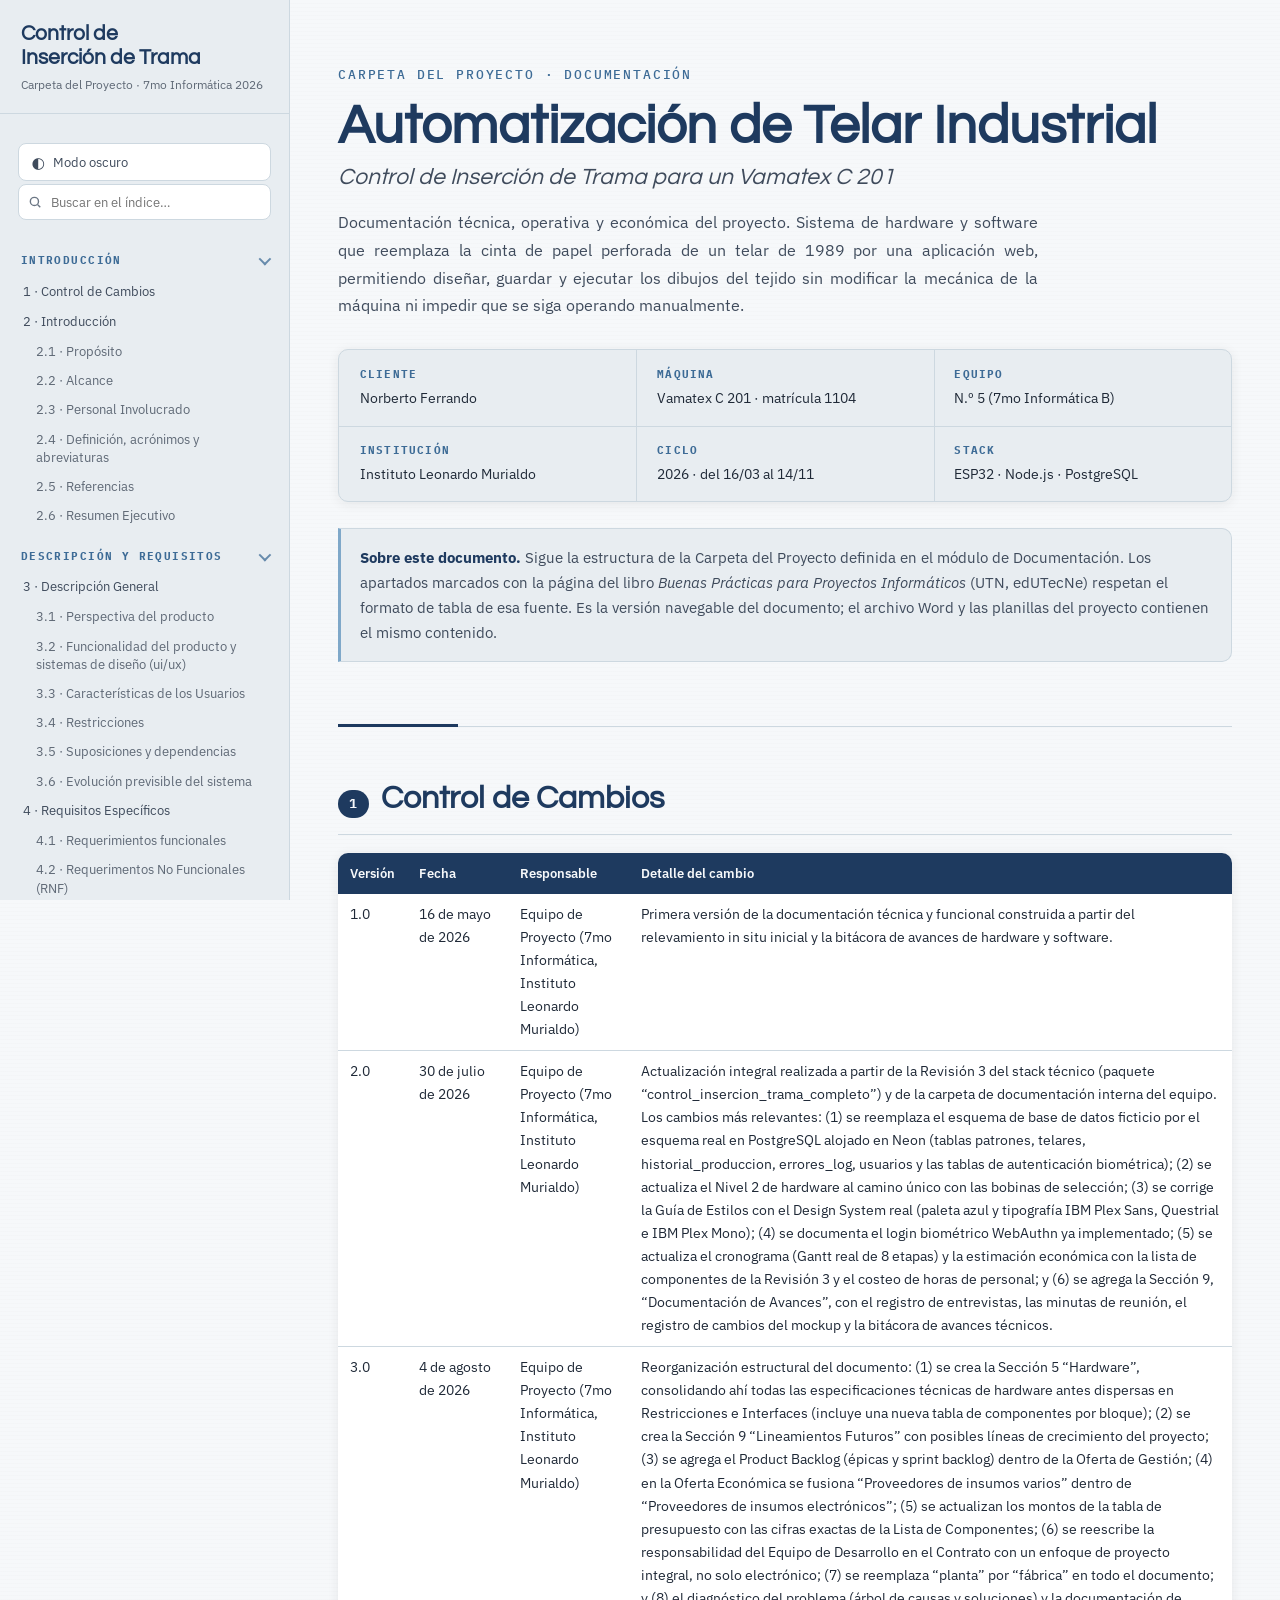
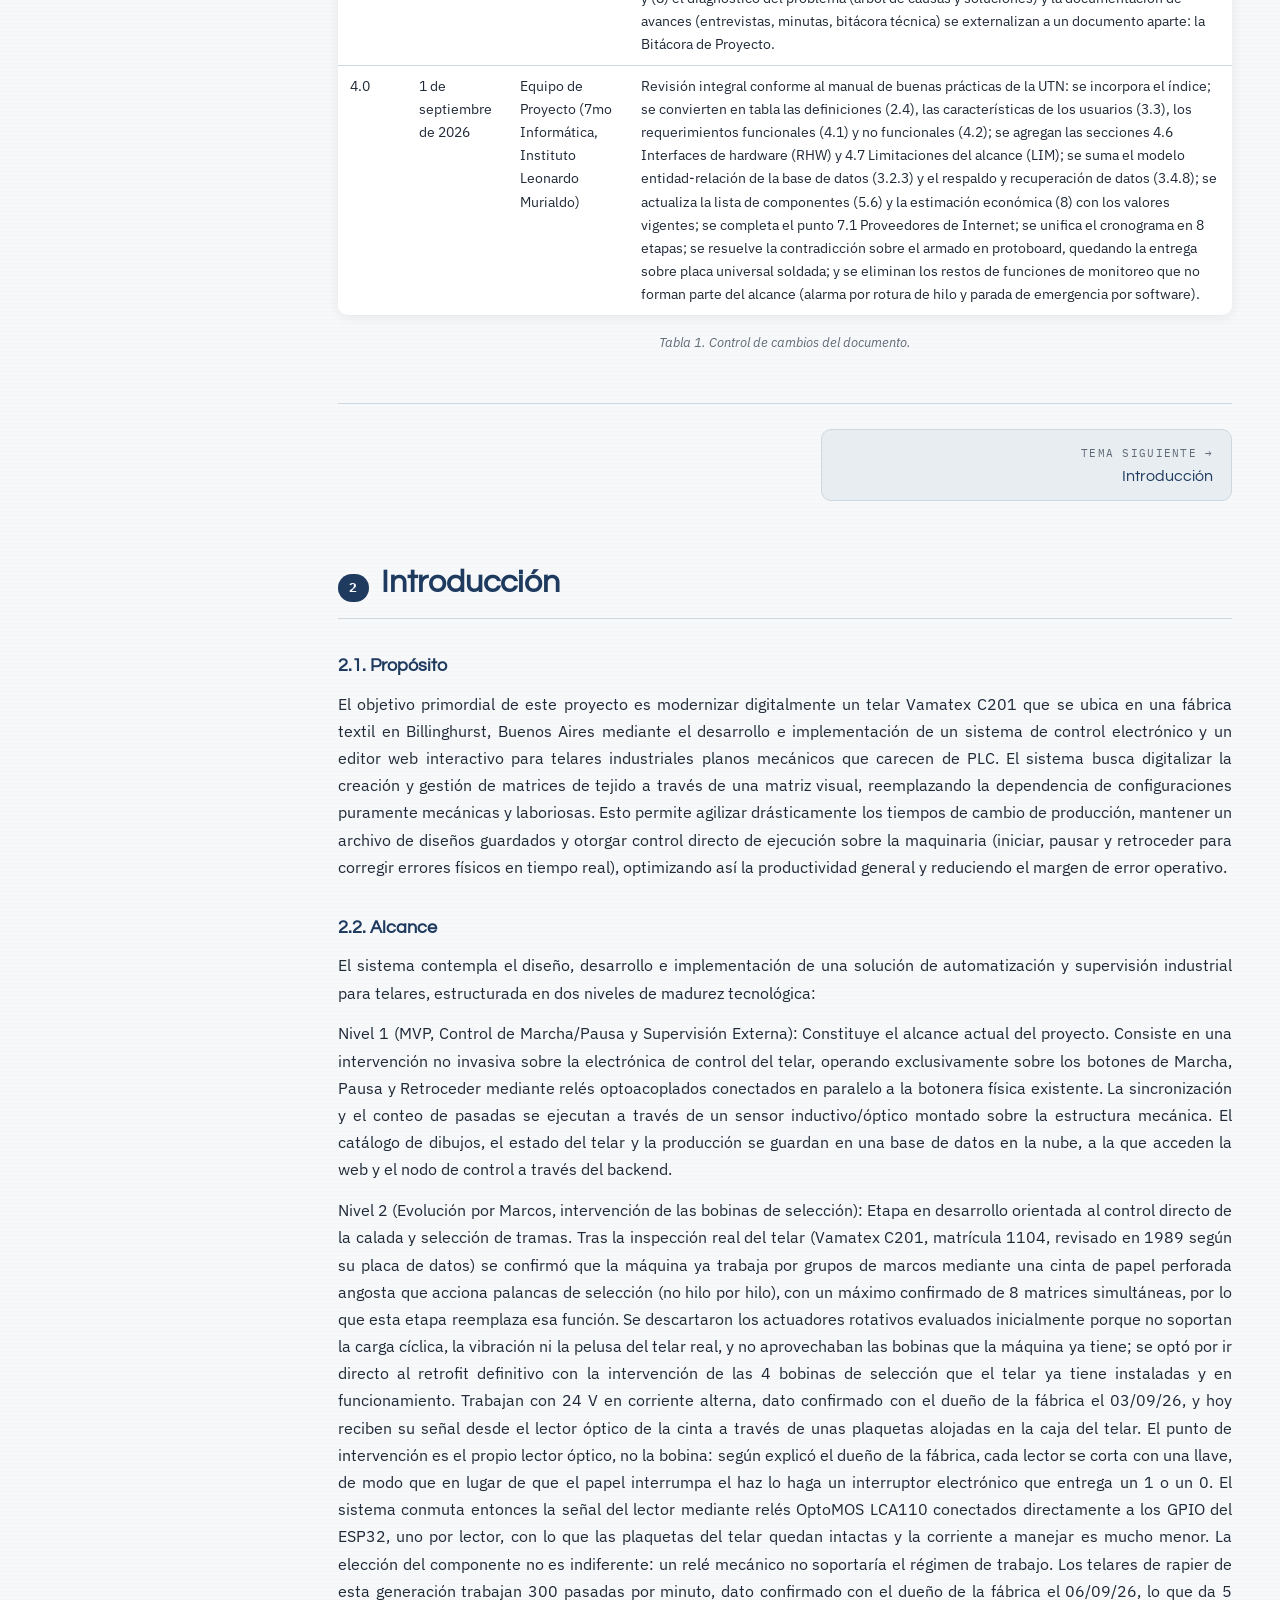
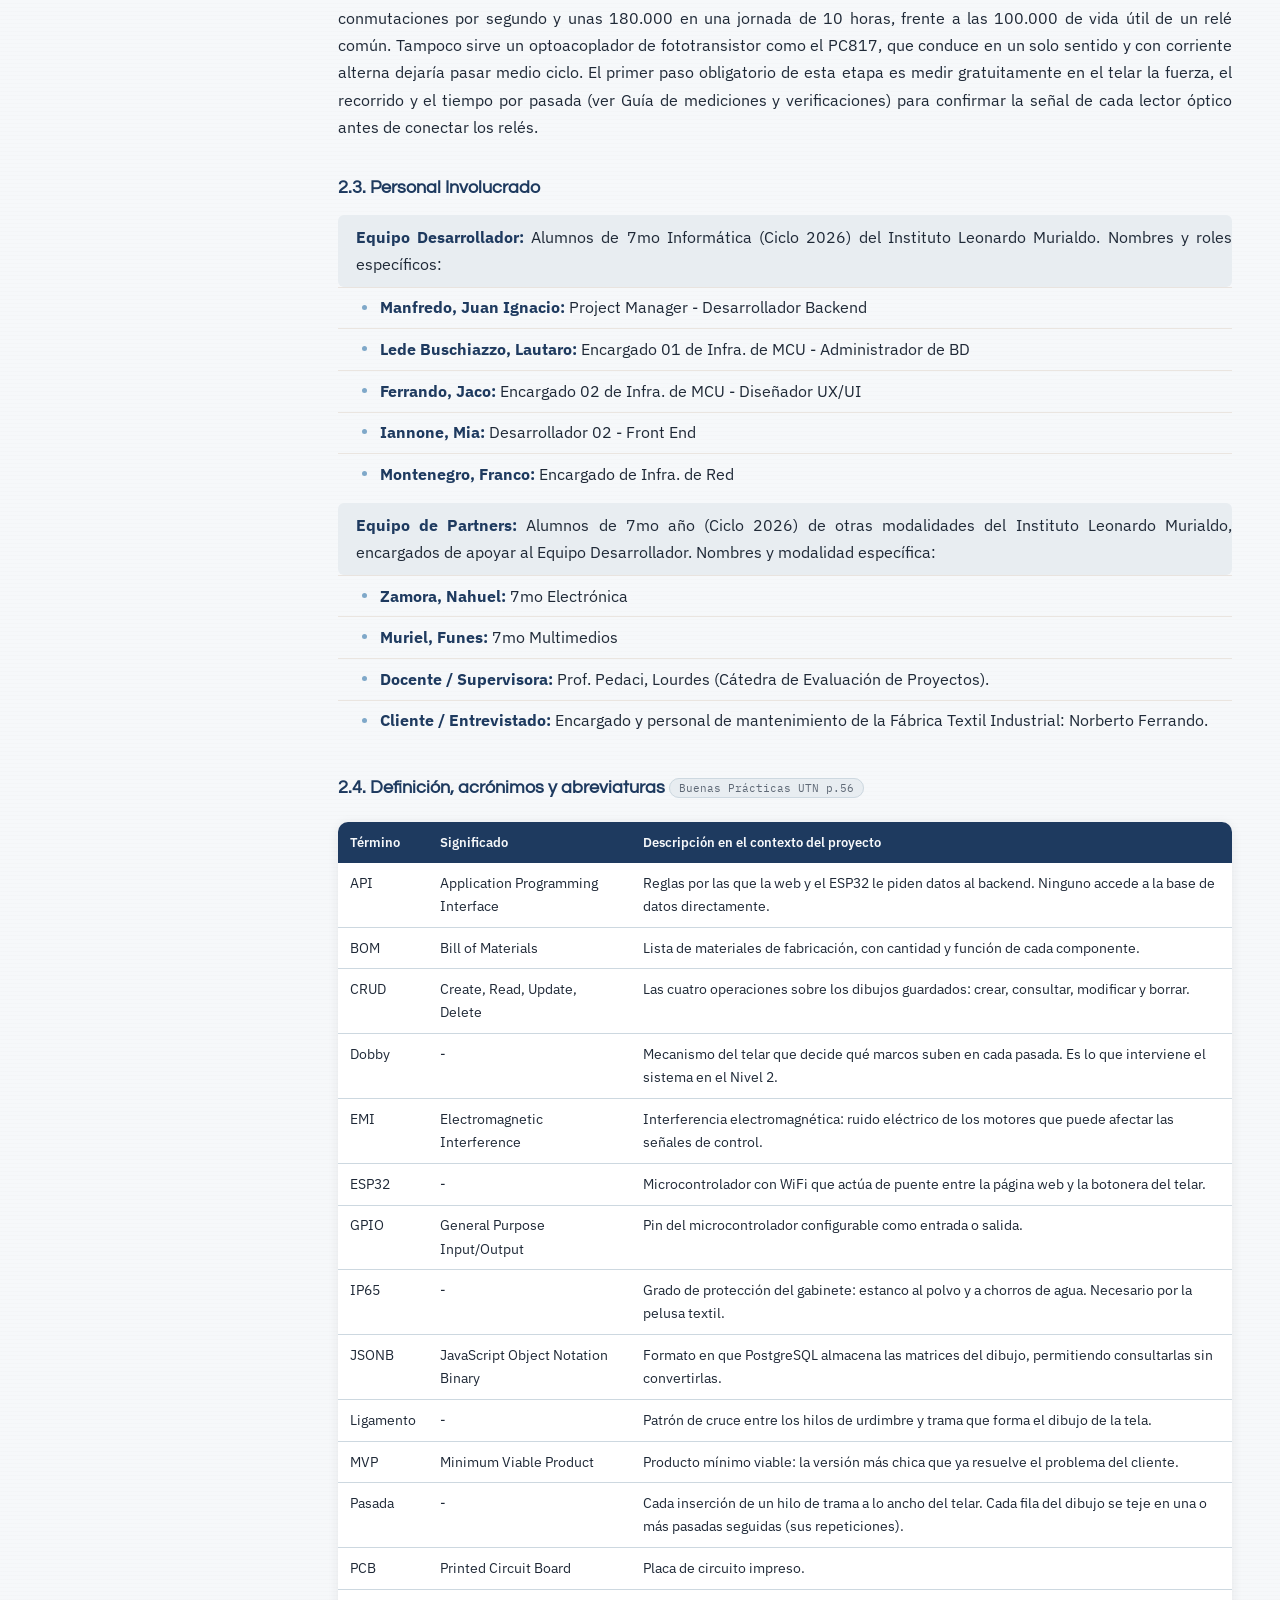
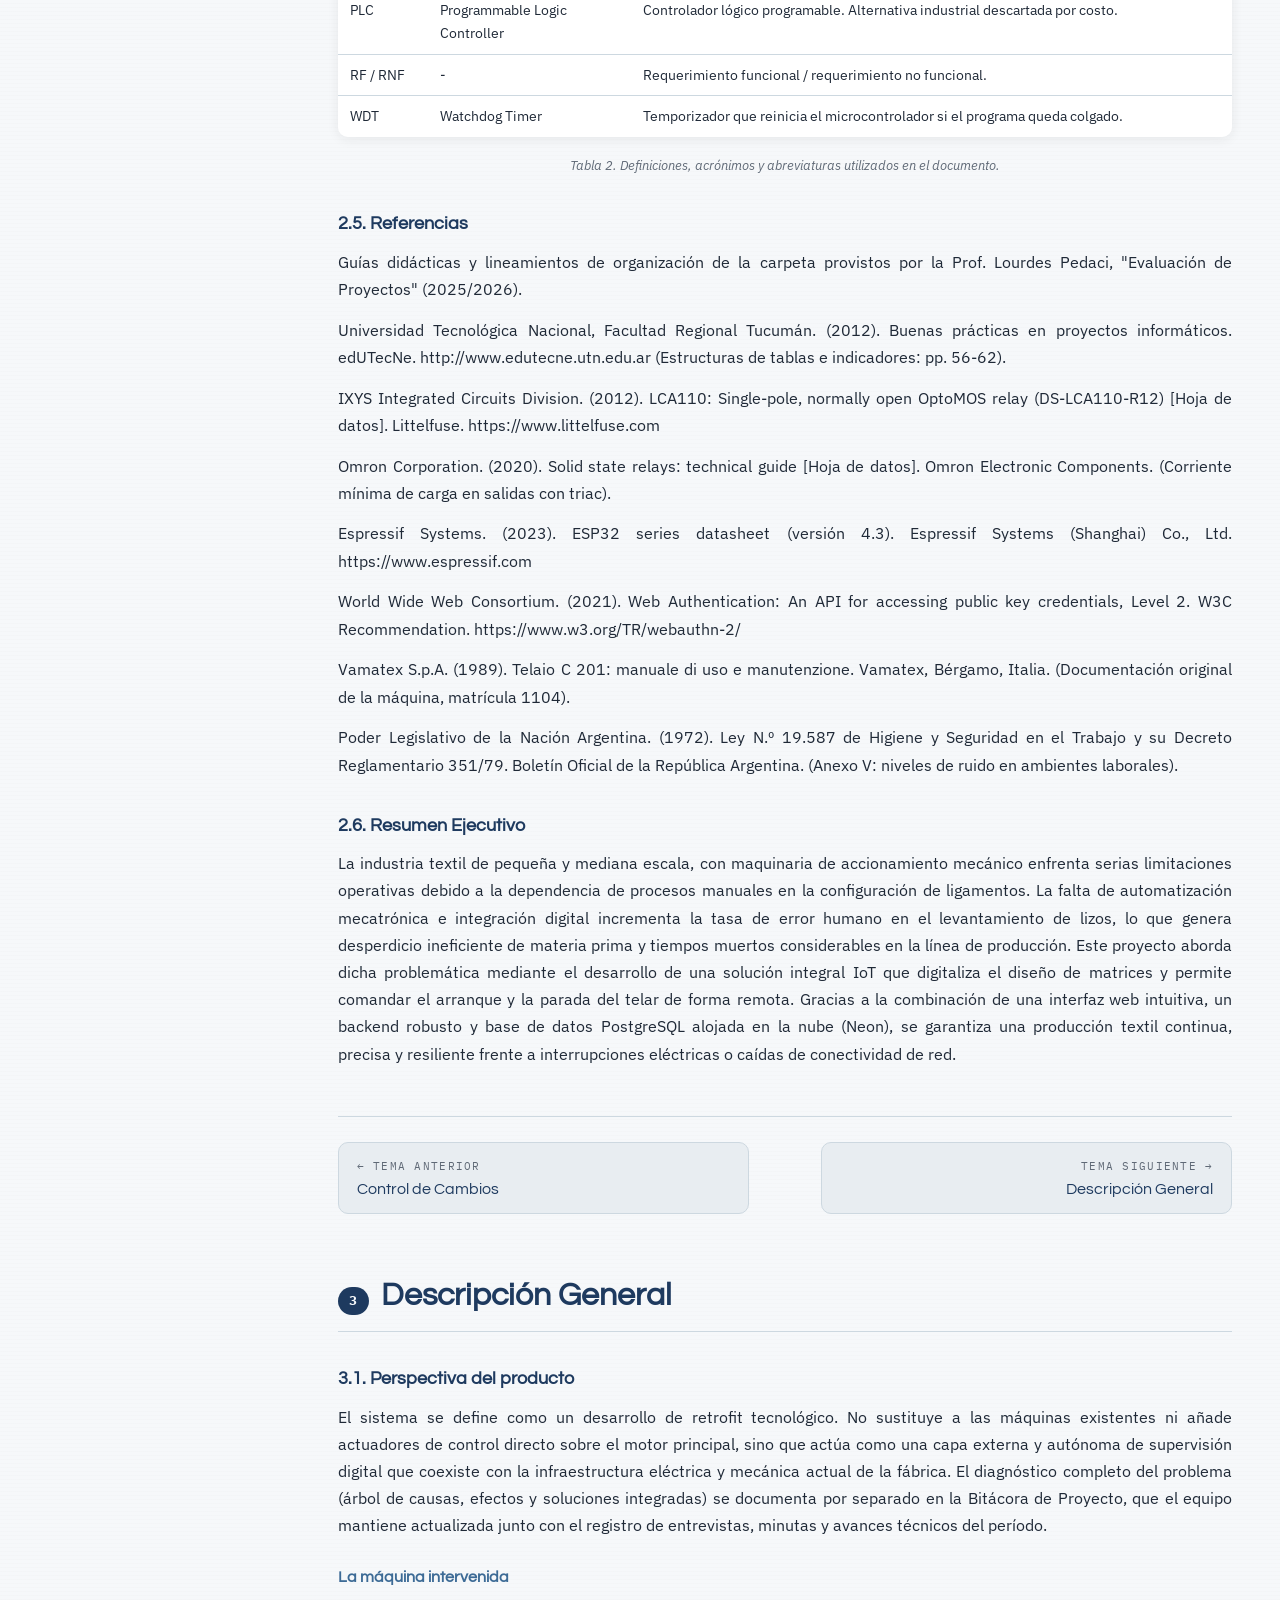
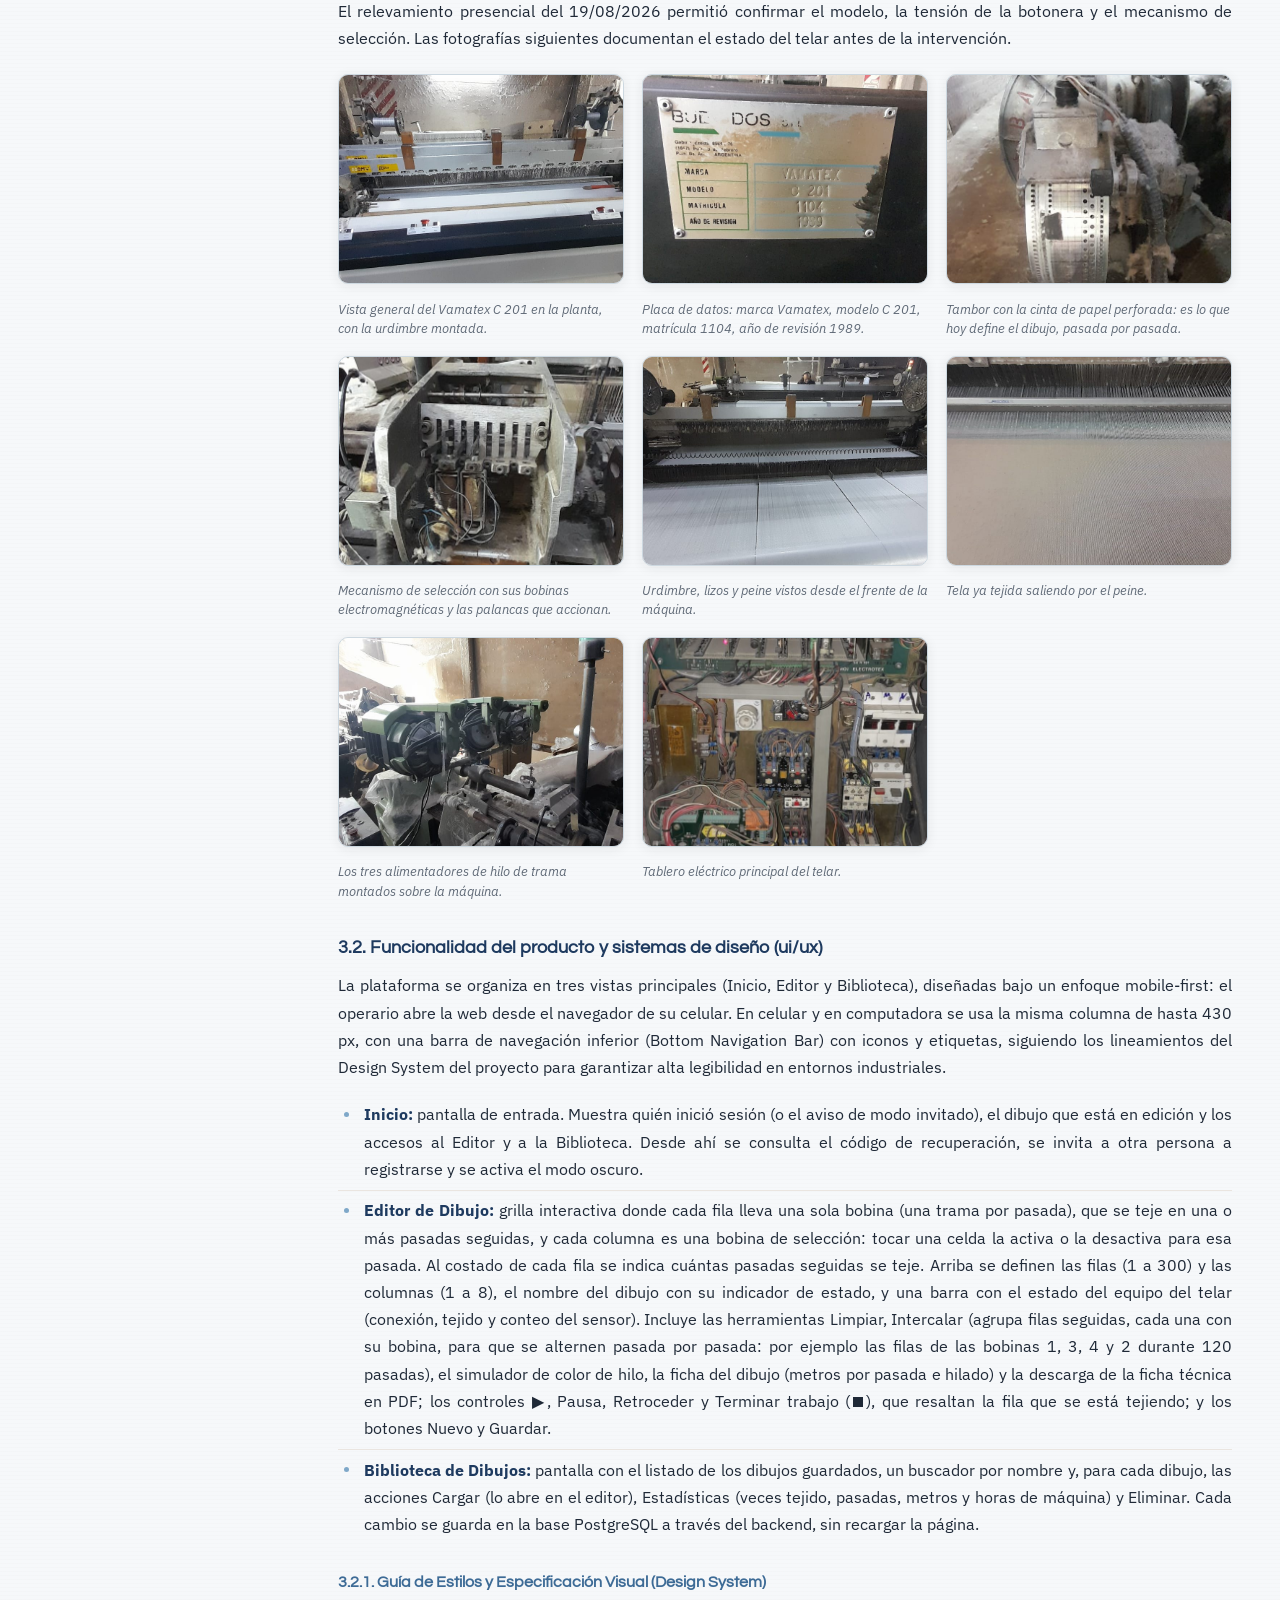
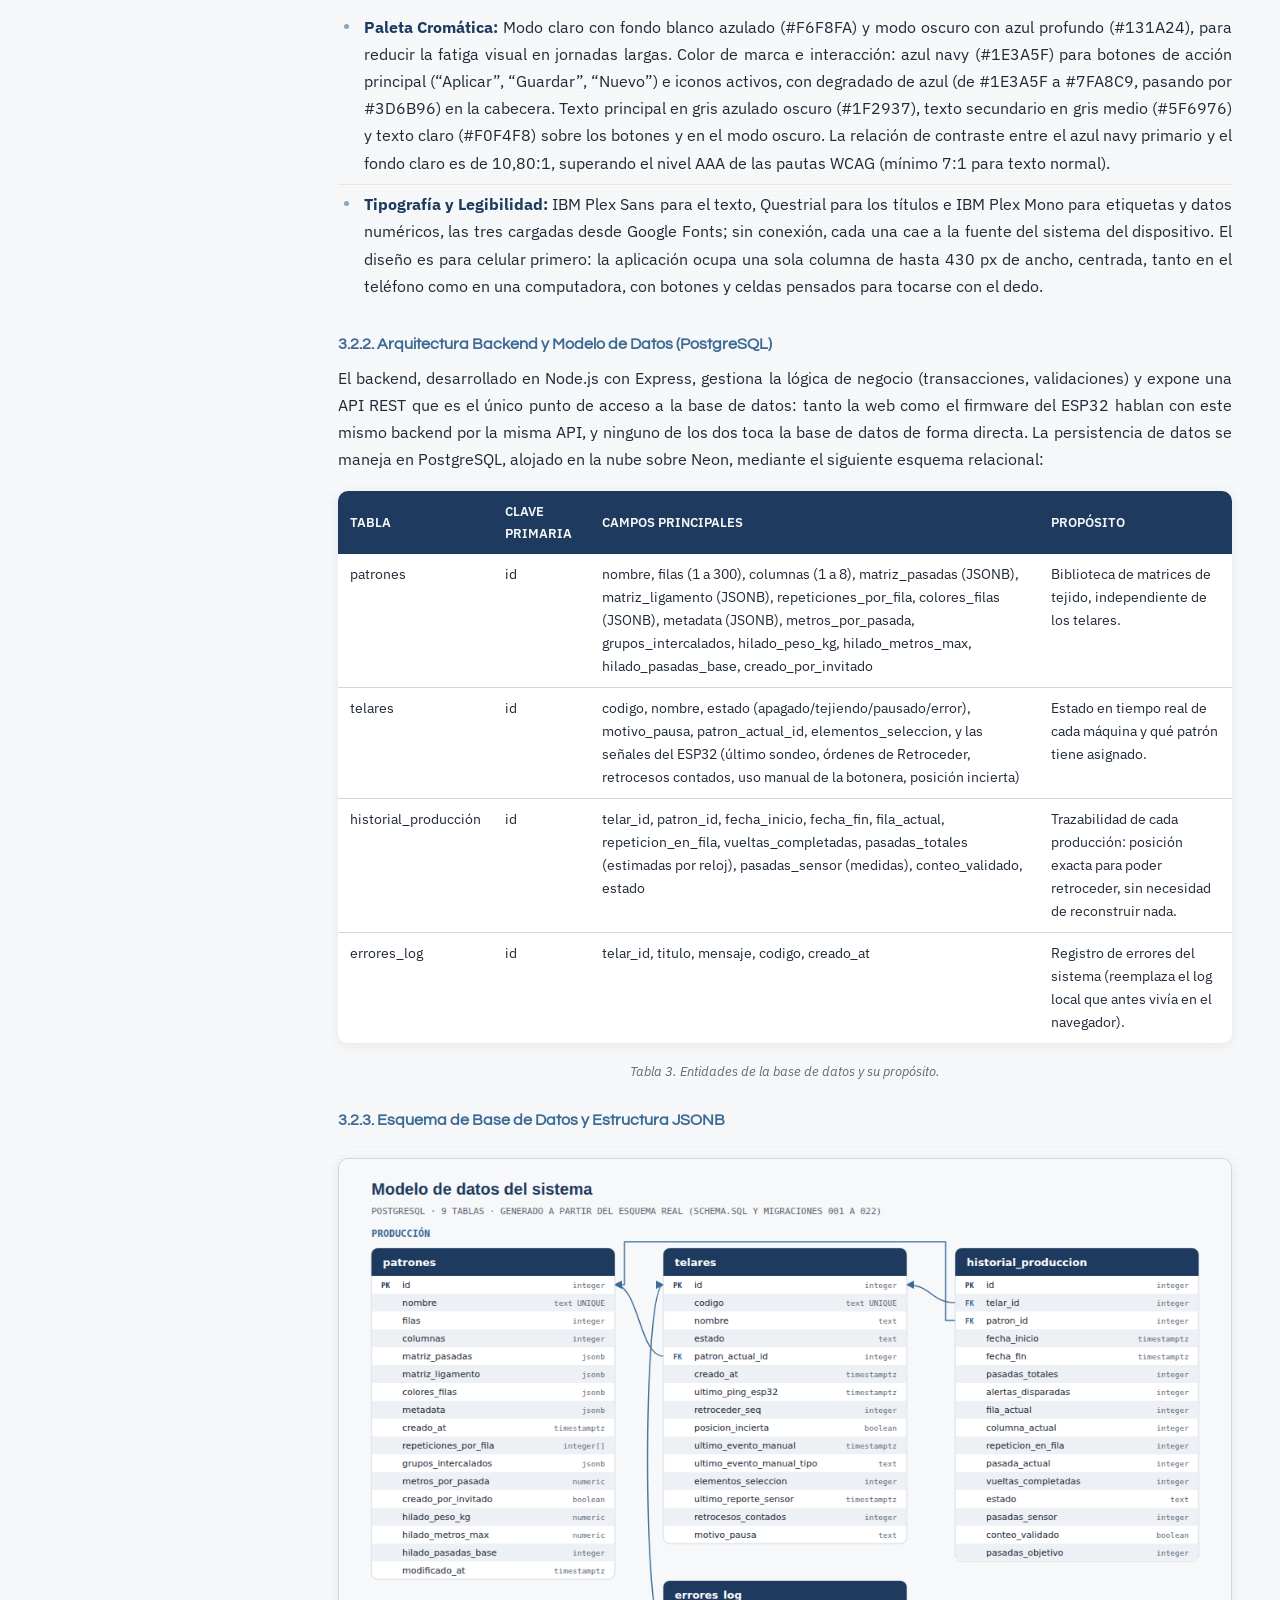
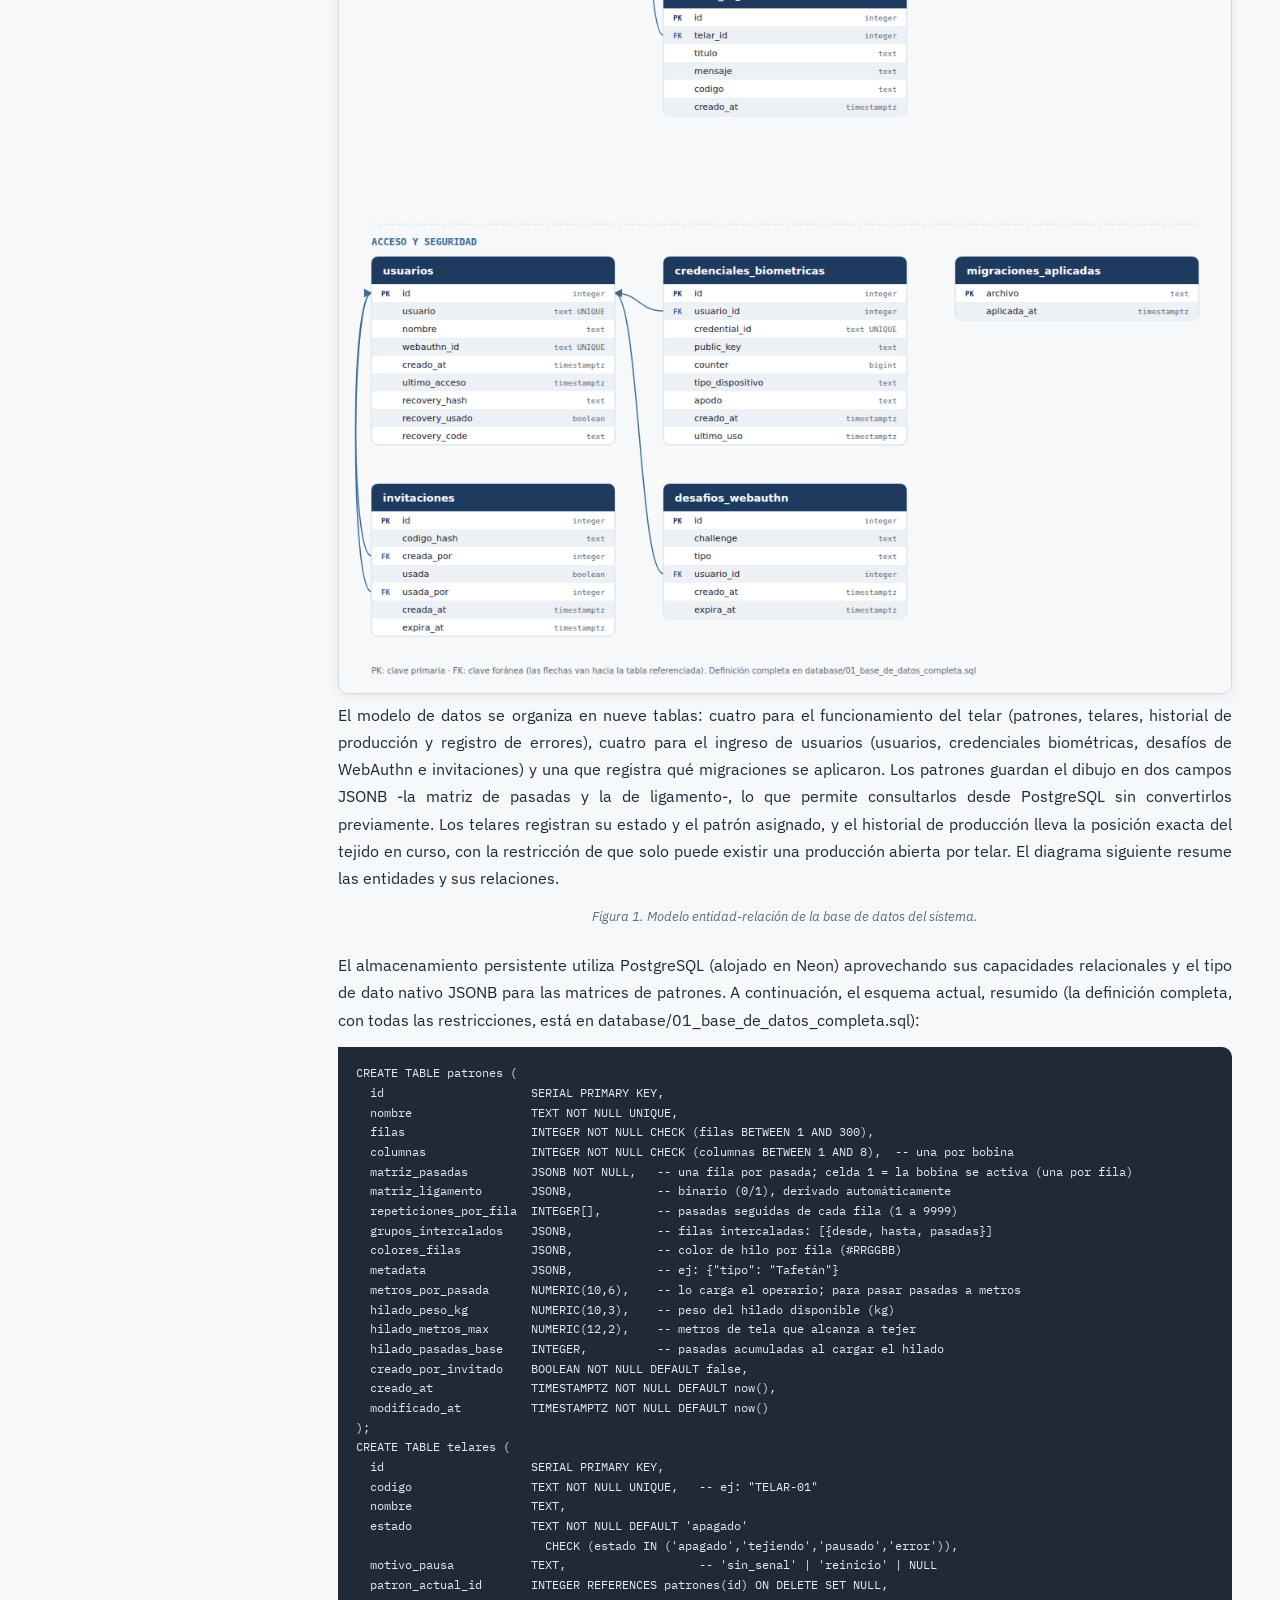
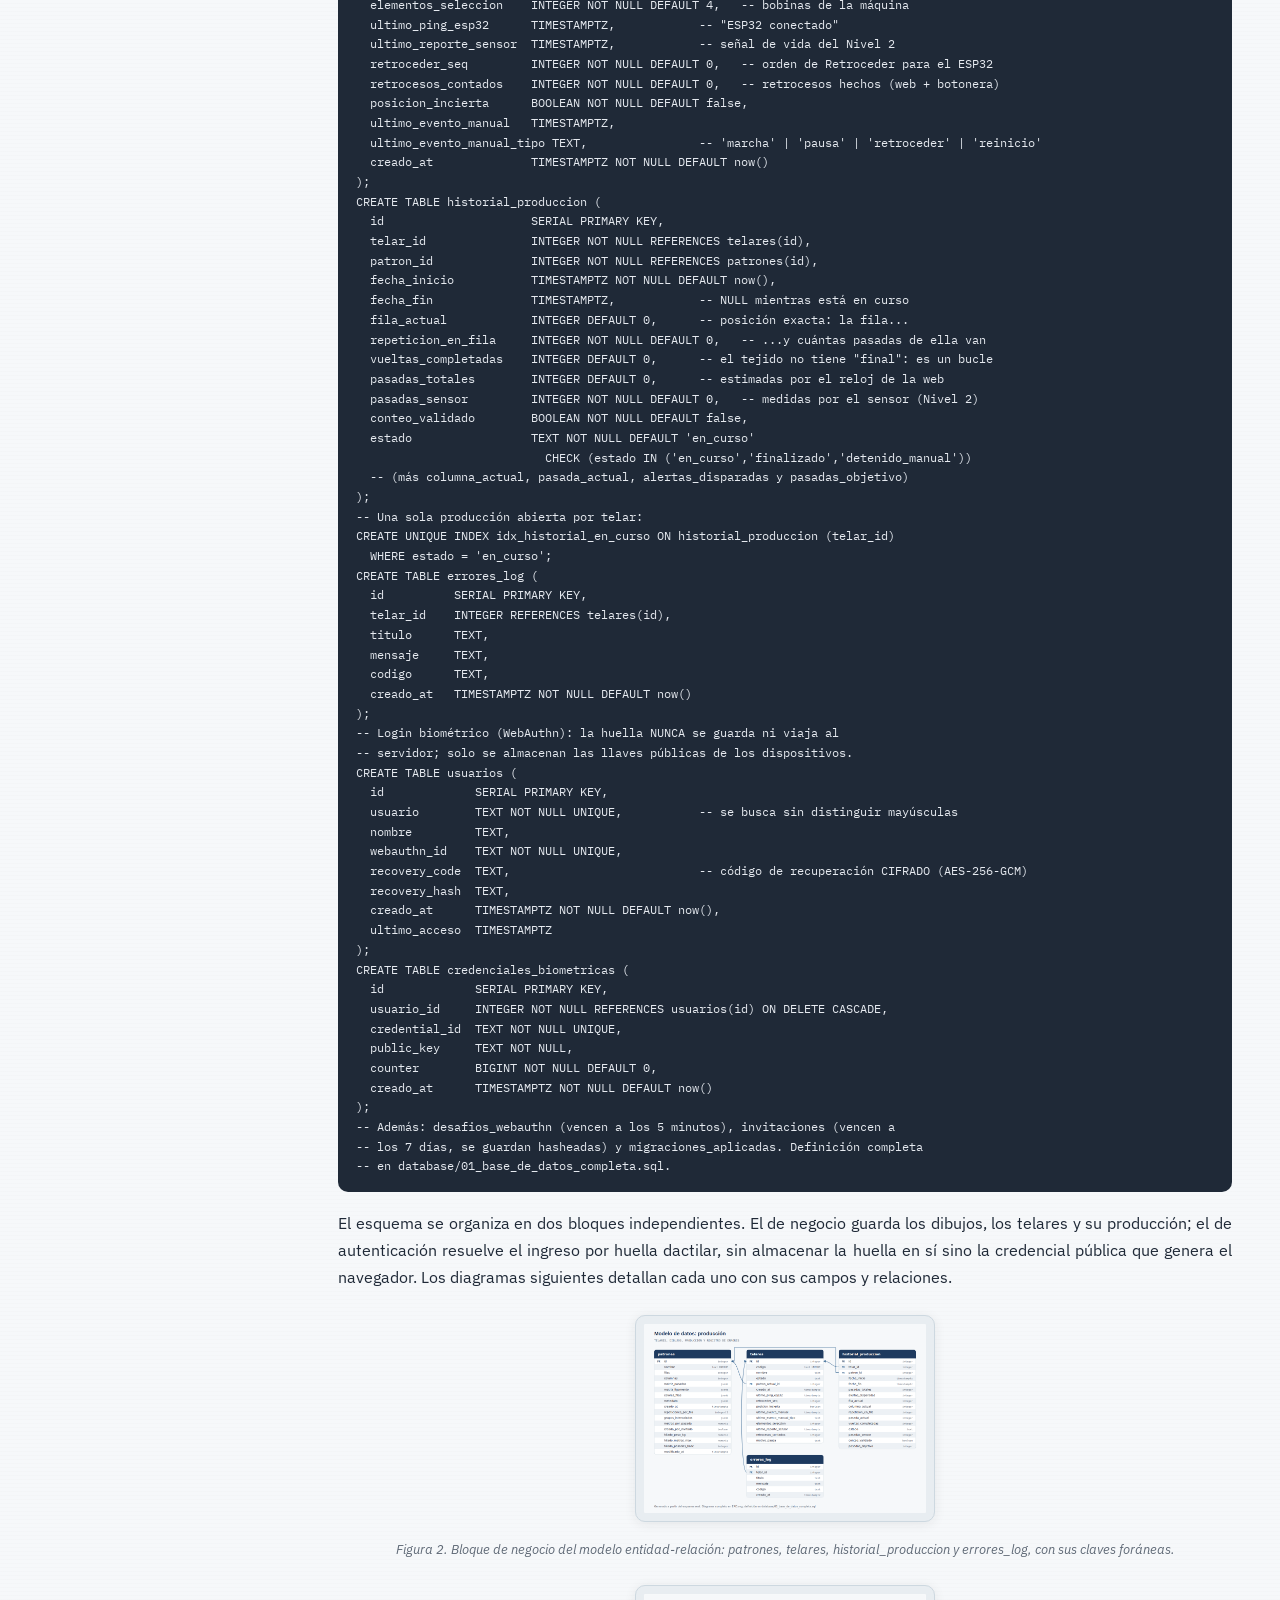
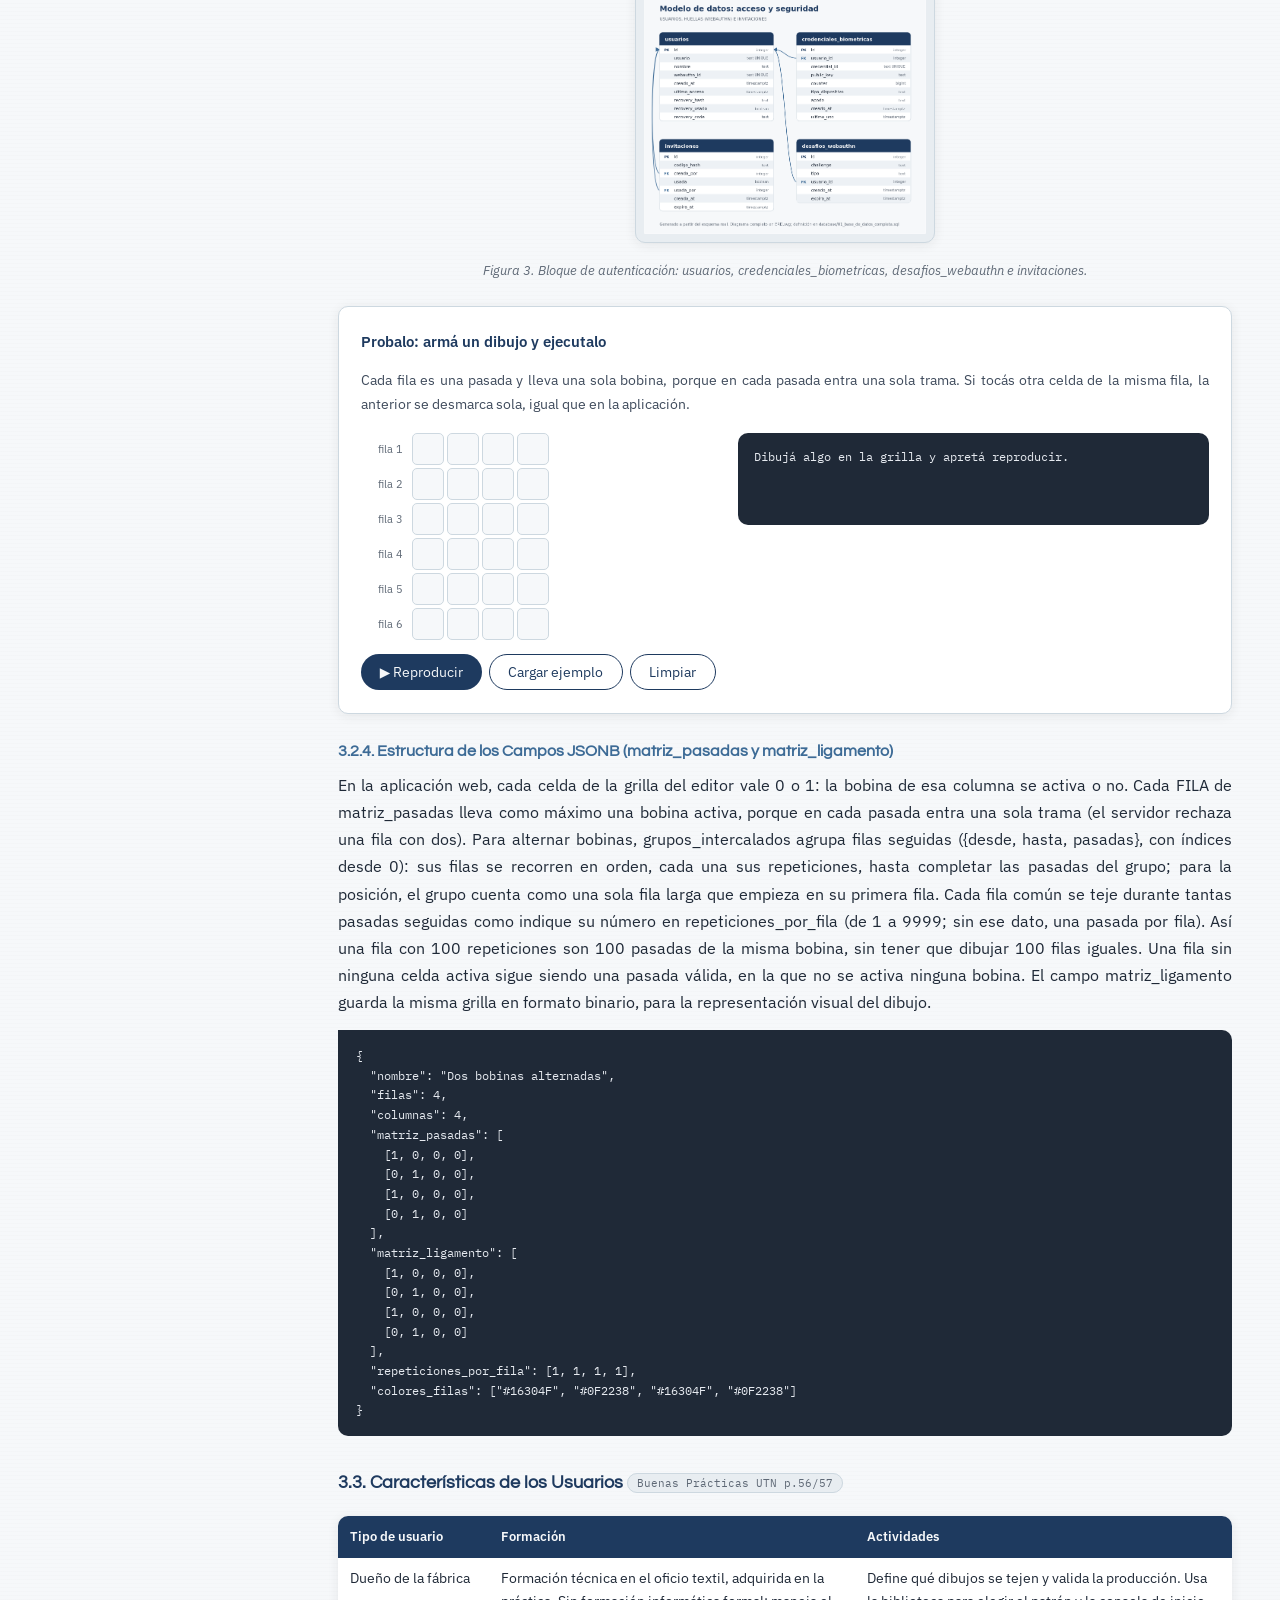
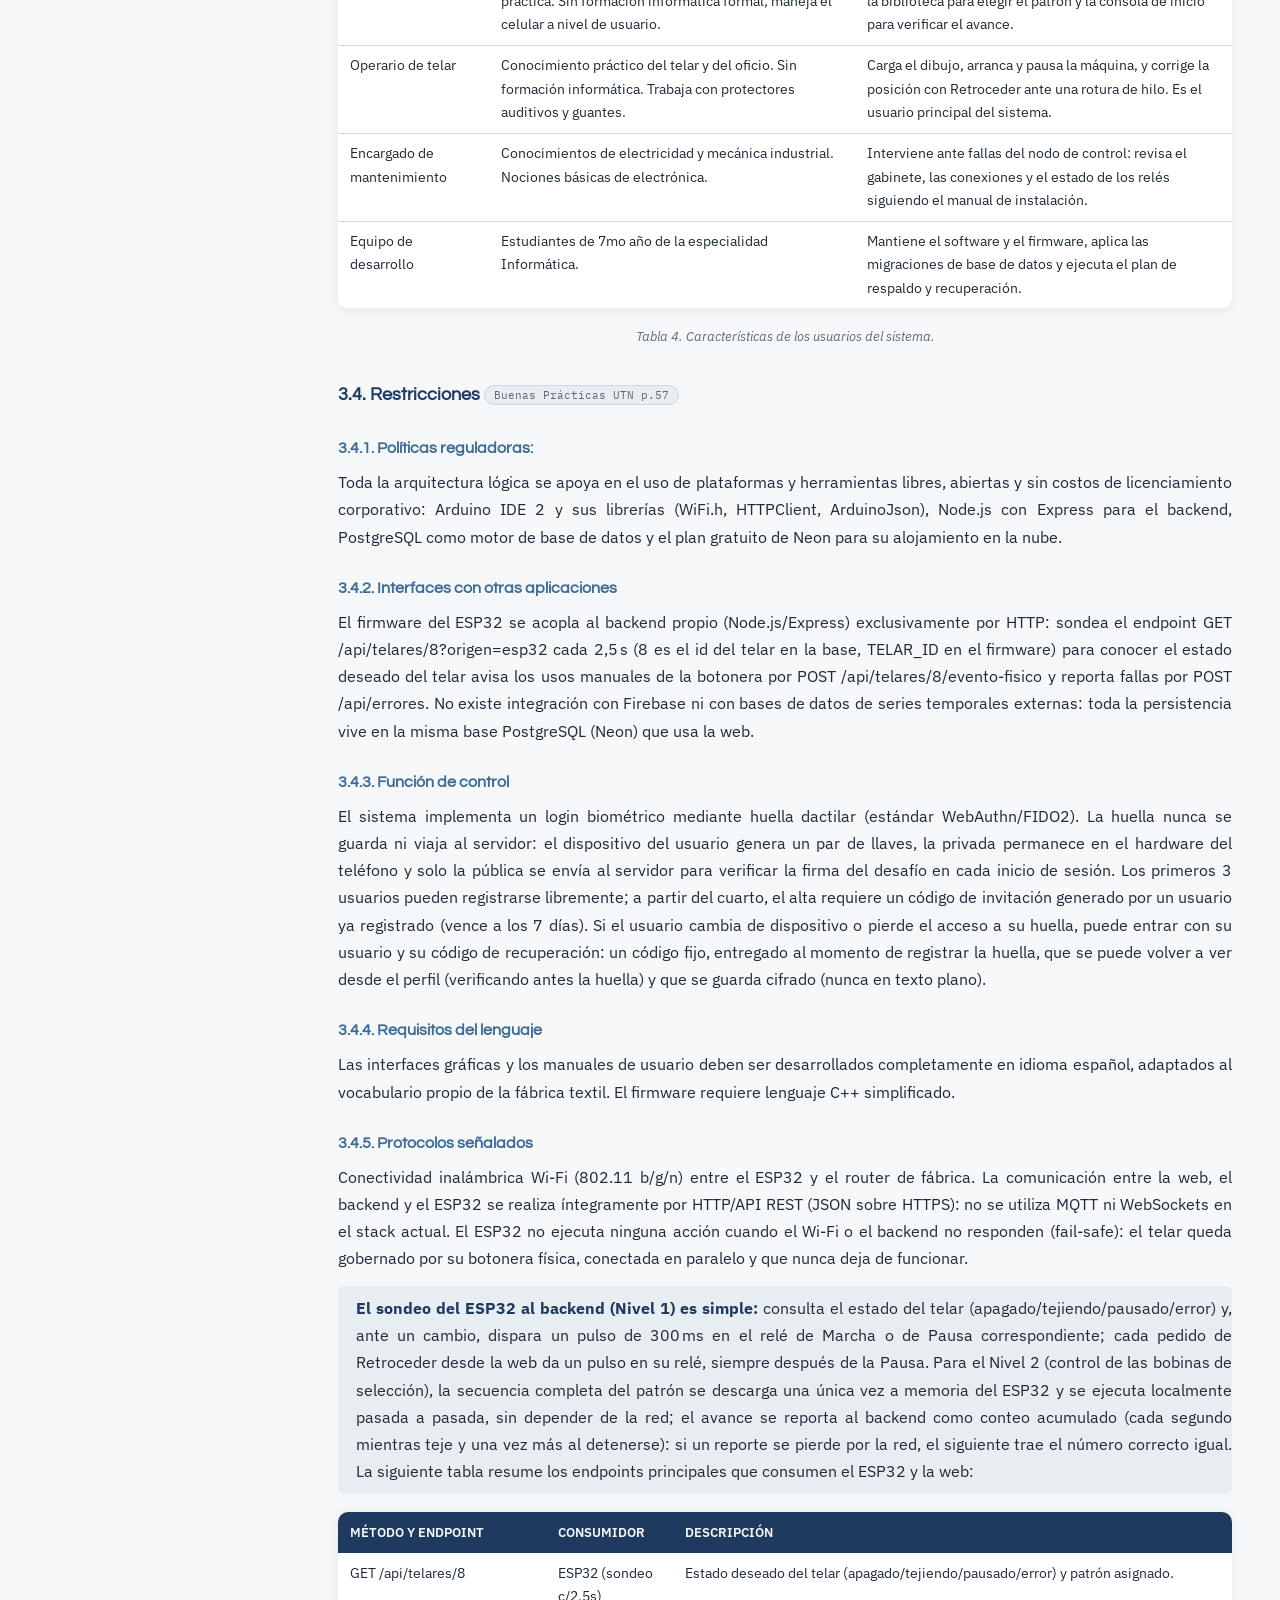
==== commit afc8630e: "Add files via upload" ====
--- a/index.html
+++ b/index.html
@@ -422,7 +422,7 @@
 </ul>
 <h3 id="s5-6">5.6. Lista de Componentes por Bloques (BOM)</h3>
 <p>Detalle técnico de los componentes agrupados según el orden de compra recomendado (Bloques A a D). Los montos de cada bloque, en pesos argentinos.</p>
-<div class="tw"><table><thead><tr><th>Bloque</th><th>Componente</th><th>Función</th><th>Cant.</th></tr></thead><tbody><tr><td>A, Nivel 1</td><td>ESP32 (NodeMCU / WROOM-32)</td><td>Cerebro del nodo: consulta el estado en el backend y acciona los relés.</td><td>1</td></tr><tr><td>A, Nivel 1</td><td>Módulo relé 2 canales (Songle, 5 V, activo-bajo) + módulo relé individual (Tongling, 5 V, activo-alto)</td><td>El de 2 canales cubre Marcha y Pausa; el individual, Retroceder. Se usan dos módulos distintos porque tienen polaridad de activación opuesta, lo que el firmware resuelve por pin. Contacto seco en paralelo a cada botón: no invade la lógica del telar.</td><td>1</td></tr><tr><td>A, Nivel 1</td><td>Módulo fuente HLK-5M05 (220 V → 5 V, 1 A)</td><td>Alimenta ESP32, relés y sensado. Fuente propia, independiente del telar.</td><td>1</td></tr><tr><td>A, Nivel 1</td><td>Fusible lento 1 A + portafusible</td><td>Protege la entrada de 220 V del módulo de fuente (valor indicado por su datasheet).</td><td>1</td></tr><tr><td>A, Nivel 1</td><td>Optoacoplador PC817</td><td>Sensa el uso manual de cada botón, aislando sus 24 V AC del microcontrolador.</td><td>3</td></tr><tr><td>A, Nivel 1</td><td>Puente rectificador DB157 (1 A)</td><td>Convierte el 24 V AC del botón en pulsos de continua, antes del optoacoplador.</td><td>3</td></tr><tr><td>A, Nivel 1</td><td>Resistencia 2,2 kΩ 1 W</td><td>Limita la corriente hacia el LED del optoacoplador.</td><td>3</td></tr><tr><td>A, Nivel 1</td><td>Resistencia 10 kΩ</td><td>Polarización: 3 para los relés (IN1 e IN2 a 3,3 V; la de Retroceder a GND, porque su módulo es activo-alto) y 3 para el sensado. Evitan el accionamiento fantasma al encender.</td><td>6</td></tr><tr><td>A, Nivel 1</td><td>Capacitores: cerámicos de 100 nF y electrolíticos de 22–47 µF y 470 µF</td><td>Los de 100 nF filtran el ruido de conmutación; los de 22–47 µF aplanan la tensión rectificada del sensado (uno por botón: sin ellos una pulsación se lee como varias); el de 470 µF sostiene los 5 V cuando engancha un relé.</td><td>3 + 3 + 1</td></tr><tr><td>A, Nivel 1</td><td>Cable multifilar 6 conductores, 1 mm²</td><td>Lleva la señal de los 3 botones al gabinete: el mismo par sirve para el relé y para el sensado. Sin blindaje: la señal de 24 V de contacto seco es inmune al ruido de esta máquina.</td><td>3 m</td></tr><tr><td>A, Nivel 1</td><td>Gabinete IP65, prensacables, borneras y placa perforada</td><td>Montaje estanco del nodo, con los componentes soldados y fijados con separadores.</td><td>1 juego</td></tr><tr><td>B, Medición</td><td>Instrumental de medición (prestado)</td><td>Verificación de tensiones y continuidad en la máquina. No representa costo para el proyecto.</td><td>-</td></tr><tr><td>C, Sensor de pasada</td><td>Sensor inductivo LJ12A3-4-Z/BX (NPN, NO)</td><td>Cuenta las pasadas reales del telar, entregando un pulso por cada giro completo del eje. Incluido en el alcance de esta etapa.</td><td>1</td></tr><tr><td>C, Sensor de pasada</td><td>Optoacoplador PC817 + resistencias de 1,2 kΩ y 10 kΩ</td><td>Adapta la salida del sensor al nivel de 3,3 V del ESP32.</td><td>1 juego</td></tr><tr><td>D, Nivel 2</td><td>Bobinas de selección del dobby (ya instaladas)</td><td>El telar de implementación (C 201) cuenta con 4 bobinas de selección en funcionamiento, confirmado con el dueño el 19/09/26. El Nivel 2 prevé intervenir su señal de mando en lugar de reemplazarlas.</td><td>4</td></tr><tr><td>D, Nivel 2</td><td>(descartado: registro de desplazamiento 74HC595)</td><td>Servía para manejar 8 salidas con pocos pines. Con 4 canales alcanzan los GPIO libres del ESP32, así que se elimina el componente.</td><td>0</td></tr><tr><td>D, Nivel 2</td><td>Relé OptoMOS LCA110 de IXYS (DIP-6), uno por lector óptico</td><td>Conmutan la señal de cada lector óptico, reemplazando la interrupción que hoy produce el papel perforado. Un relé mecánico no sirve: el telar hace 5 pasadas por segundo, lo que da hasta 180.000 conmutaciones en una jornada de 10 horas contra las 100.000 de vida útil de un relé común. Tampoco sirve un relé de estado sólido con triac: necesita 0,1 A de corriente mínima para mantenerse encendido y la señal del lector maneja pocos miliamperes. El LCA110 no tiene ese límite y su fuga en apagado es de a lo sumo un microampere. Cada canal lleva una resistencia de 330 ohm entre el pin y la entrada del relé, porque esa entrada es un LED.</td><td>4</td></tr><tr><td>D, Nivel 2</td><td>Resistencias de 330 Ω y 10 kΩ, una de cada por canal</td><td>La de 330 Ω limita la corriente del LED de entrada del LCA110 y la de 10 kΩ mantiene la salida en bajo mientras el ESP32 arranca. No hace falta fuente aparte: las bobinas las sigue alimentando el telar y el sistema solo conmuta la señal del lector óptico.</td><td>4 + 4</td></tr></tbody></table></div>
+<div class="tw"><table><thead><tr><th>Bloque</th><th>Componente</th><th>Función</th><th>Cant.</th></tr></thead><tbody><tr><td>A, Nivel 1</td><td>ESP32 (NodeMCU / WROOM-32)</td><td>Cerebro del nodo: consulta el estado en el backend y acciona los relés.</td><td>1</td></tr><tr><td>A, Nivel 1</td><td>Módulo relé 2 canales (Songle, 5 V, activo-bajo) + módulo relé individual (Tongling, 5 V, activo-alto)</td><td>El de 2 canales cubre Marcha y Pausa; el individual, Retroceder. Se usan dos módulos distintos porque tienen polaridad de activación opuesta, lo que el firmware resuelve por pin. Contacto seco en paralelo a cada botón: no invade la lógica del telar.</td><td>1</td></tr><tr><td>A, Nivel 1</td><td>Módulo fuente HLK-5M05 (220 V → 5 V, 1 A)</td><td>Alimenta ESP32, relés y sensado. Fuente propia, independiente del telar.</td><td>1</td></tr><tr><td>A, Nivel 1</td><td>Fusible lento 1 A + portafusible</td><td>Protege la entrada de 220 V del módulo de fuente (valor indicado por su datasheet).</td><td>1</td></tr><tr><td>A, Nivel 1</td><td>Optoacoplador PC817</td><td>Sensa el uso manual de cada botón, aislando sus 24 V AC del microcontrolador.</td><td>3</td></tr><tr><td>A, Nivel 1</td><td>Puente rectificador DB157 (1 A)</td><td>Convierte el 24 V AC del botón en pulsos de continua, antes del optoacoplador.</td><td>3</td></tr><tr><td>A, Nivel 1</td><td>Resistencia 2,2 kΩ 1 W</td><td>Limita la corriente hacia el LED del optoacoplador.</td><td>3</td></tr><tr><td>A, Nivel 1</td><td>Resistencia 10 kΩ</td><td>Polarización: 3 para los relés (IN1 e IN2 a 3,3 V; la de Retroceder a GND, porque su módulo es activo-alto) y 3 para el sensado. Evitan el accionamiento fantasma al encender.</td><td>6</td></tr><tr><td>A, Nivel 1</td><td>Capacitores: cerámicos de 100 nF y electrolíticos de 22 µF y 470 µF</td><td>Los de 100 nF filtran el ruido de conmutación; los de 22 µF mantienen encendido el LED del sensado entre los semiciclos (uno por botón: sin ellos, el ESP32 mandaría avisos solos, sin que nadie apriete nada); el de 470 µF sostiene los 5 V cuando engancha un relé.</td><td>3 + 3 + 1</td></tr><tr><td>A, Nivel 1</td><td>Cable multifilar 6 conductores, 1 mm²</td><td>Lleva la señal de los 3 botones al gabinete: el mismo par sirve para el relé y para el sensado. Sin blindaje: la señal de 24 V de contacto seco es inmune al ruido de esta máquina.</td><td>3 m</td></tr><tr><td>A, Nivel 1</td><td>Gabinete IP65, prensacables, borneras y placa perforada</td><td>Montaje estanco del nodo, con los componentes soldados y fijados con separadores.</td><td>1 juego</td></tr><tr><td>B, Medición</td><td>Instrumental de medición (prestado)</td><td>Verificación de tensiones y continuidad en la máquina. No representa costo para el proyecto.</td><td>-</td></tr><tr><td>C, Sensor de pasada</td><td>Sensor inductivo LJ12A3-4-Z/BX (NPN, NO)</td><td>Cuenta las pasadas reales del telar, entregando un pulso por cada giro completo del eje. Incluido en el alcance de esta etapa.</td><td>1</td></tr><tr><td>C, Sensor de pasada</td><td>Optoacoplador PC817 + resistencias de 1,2 kΩ y 10 kΩ</td><td>Adapta la salida del sensor al nivel de 3,3 V del ESP32.</td><td>1 juego</td></tr><tr><td>D, Nivel 2</td><td>Bobinas de selección del dobby (ya instaladas)</td><td>El telar de implementación (C 201) cuenta con 4 bobinas de selección en funcionamiento, confirmado con el dueño el 19/09/26. El Nivel 2 prevé intervenir su señal de mando en lugar de reemplazarlas.</td><td>4</td></tr><tr><td>D, Nivel 2</td><td>(descartado: registro de desplazamiento 74HC595)</td><td>Servía para manejar 8 salidas con pocos pines. Con 4 canales alcanzan los GPIO libres del ESP32, así que se elimina el componente.</td><td>0</td></tr><tr><td>D, Nivel 2</td><td>Relé OptoMOS LCA110 de IXYS (DIP-6), uno por lector óptico, en su zócalo</td><td>Conmutan la señal de cada lector óptico, reemplazando la interrupción que hoy produce el papel perforado. Un relé mecánico no sirve: el telar hace 5 pasadas por segundo, lo que da hasta 180.000 conmutaciones en una jornada de 10 horas contra las 100.000 de vida útil de un relé común. Tampoco sirve un relé de estado sólido con triac: necesita 0,1 A de corriente mínima para mantenerse encendido y la señal del lector maneja pocos miliamperes. El LCA110 no tiene ese límite y su fuga en apagado es de a lo sumo un microampere. Cada canal lleva una resistencia de 330 ohm entre el pin y la entrada del relé, porque esa entrada es un LED.</td><td>4 + 4 zócalos</td></tr><tr><td>D, Nivel 2</td><td>Resistencias por canal: 330 Ω y 10 kΩ del lado del ESP32; de protección (220 Ω 2 W o 470 Ω 3 W) y 10 kΩ ½ W del lado del telar</td><td>La de 330 Ω limita la corriente del LED de entrada del LCA110 y la de 10 kΩ mantiene la salida en bajo mientras el ESP32 arranca. Del lado del telar, en la conexión final (el relé en lugar del lector), la de protección limita la corriente ante un error de cableado y la de 10 kΩ ½ W deja la señal en 0 V con el relé abierto, como con papel. No hace falta fuente aparte: las bobinas las sigue alimentando el telar y el sistema solo conmuta la señal del lector óptico.</td><td>4 de cada una</td></tr></tbody></table></div>
 <p class="cap">Tabla 12. Lista de componentes por bloque de compra (BOM).</p>
 <p>La caracterización del telar no requirió instrumental propio. Los datos de tensión, del mecanismo de selección y del régimen de trabajo se obtuvieron mediante entrevistas con el dueño de la fábrica y la consulta de documentación técnica del fabricante, complementadas con mediciones puntuales realizadas sobre la máquina durante las visitas.</p>
 </section>
@@ -483,7 +483,7 @@
 <p>El presupuesto se organiza en cuatro bloques de compra y confirma que toda la arquitectura de software seleccionada es de uso libre, con costo de licenciamiento mensual de $0. Los valores corresponden a la revisión del 28/08/2026 y se mantienen actualizados en la planilla del equipo (Lista_de_componentes_Control_Trama.xlsx y Estimacion_Costos_Ganancia_Contrato_v4.docx).</p>
 <figcaption>Figura 13. Estructura de costos del proyecto y esquema del servicio de mantenimiento.</figcaption></figure>
 <p>Los componentes efectivamente adquiridos para el Bloque A suman $73.653, a los que se agregan $13.950 del Bloque C y $34.536 del Bloque D, totalizando $122.139 en materiales. Sumando los gastos operativos de $109.675 y el valor del trabajo del equipo, valuado en $29.411.089 según las tarifas del proyecto, el costo total asciende a $29.642.903. Aplicando el margen del 25 % previsto, el presupuesto final es de $37.053.629, con una ganancia proyectada de $7.410.726.</p>
-<div class="tw"><table><thead><tr><th>BLOQUE DE COMPRA</th><th>CONTENIDO</th><th>CUÁNDO COMPRARLO</th><th>¿GRATIS/PRESTADO?</th><th>SUBTOTAL</th></tr></thead><tbody><tr><td>Bloque A, Nivel 1 (control y sensado)</td><td>ESP32, dos módulos de relé (uno de 2 canales y uno individual, 3 salidas en total), fuente HLK-5M05 220V→5V, fusible lento 1A, 3 optoacopladores PC817 con sus puentes rectificadores y resistencias limitadoras, 6 resistencias de polarización, capacitores de desacople, gabinete IP65, prensacables, borneras, cable multifilar de 6 conductores y 1 mm² y placa universal.</td><td>Etapa 4</td><td>No</td><td>$73.653</td></tr><tr><td>Bloque C, Sensor de pasada</td><td>Sensor inductivo LJ12A3-4-Z/BX (ya adquirido), optoacoplador y resistencias de adaptación de nivel, más el soporte de montaje a fabricar.</td><td>Incluido en esta etapa</td><td>No</td><td>$13.950</td></tr><tr><td>Bloque D, Nivel 2 (selección del dibujo)</td><td>Intervención de las 4 bobinas de selección ya instaladas en el telar, que trabajan con 24 V en alterna: relés OptoMOS LCA110 (uno por lector óptico, más repuestos) y sus resistencias de 330 ohm. Las bobinas se siguen alimentando desde el propio telar.</td><td>Recién después de medir (tarea 5.10)</td><td>No</td><td>$34.536 (a completar tras medir la salida del lector óptico)</td></tr><tr><td>TOTAL DEL PROYECTO</td><td>Bloques A, C y D.</td><td>-</td><td>-</td><td>$122.139</td></tr></tbody></table></div>
+<div class="tw"><table><thead><tr><th>BLOQUE DE COMPRA</th><th>CONTENIDO</th><th>CUÁNDO COMPRARLO</th><th>¿GRATIS/PRESTADO?</th><th>SUBTOTAL</th></tr></thead><tbody><tr><td>Bloque A, Nivel 1 (control y sensado)</td><td>ESP32, dos módulos de relé (uno de 2 canales y uno individual, 3 salidas en total), fuente HLK-5M05 220V→5V, fusible lento 1A, 3 optoacopladores PC817 con sus puentes rectificadores y resistencias limitadoras, 6 resistencias de polarización, capacitores de desacople, gabinete IP65, prensacables, borneras, cable multifilar de 6 conductores y 1 mm² y placa universal.</td><td>Etapa 4</td><td>No</td><td>$73.653</td></tr><tr><td>Bloque C, Sensor de pasada</td><td>Sensor inductivo LJ12A3-4-Z/BX (ya adquirido), optoacoplador y resistencias de adaptación de nivel, más el soporte de montaje a fabricar.</td><td>Incluido en esta etapa</td><td>No</td><td>$13.950</td></tr><tr><td>Bloque D, Nivel 2 (selección del dibujo)</td><td>Intervención de las 4 bobinas de selección ya instaladas en el telar, que trabajan con 24 V en alterna: relés OptoMOS LCA110 (uno por lector óptico, más repuestos) con sus zócalos y sus resistencias (330 Ω y 10 kΩ del lado del ESP32; de protección y 10 kΩ ½ W del lado del telar). Las bobinas se siguen alimentando desde el propio telar.</td><td>Recién después de medir (tarea 5.10)</td><td>No</td><td>$34.536 (a completar tras medir la salida del lector óptico)</td></tr><tr><td>TOTAL DEL PROYECTO</td><td>Bloques A, C y D.</td><td>-</td><td>-</td><td>$122.139</td></tr></tbody></table></div>
 <p class="cap">Tabla 15. Bloques de compra: contenido, oportunidad y subtotal.</p>
 <p>La estructura de costos muestra que el 99,2 % corresponde al trabajo del equipo y solo el 0,8 % ($231.814, materiales y gastos operativos) a dinero efectivamente desembolsado. Orden de compra recomendado: (1) Bloque A, ya adquirido casi en su totalidad, para completar la Etapa 4; (2) la medición del telar, incluyendo las bobinas de selección instaladas; y (3) recién entonces los Bloques C y D, cuyos componentes dependen de esa medición. La planilla completa, con el detalle por ítem y los precios de referencia, se mantiene en el archivo Lista_de_componentes_Control_Trama.xlsx de la carpeta compartida del equipo.</p>
 <ul>
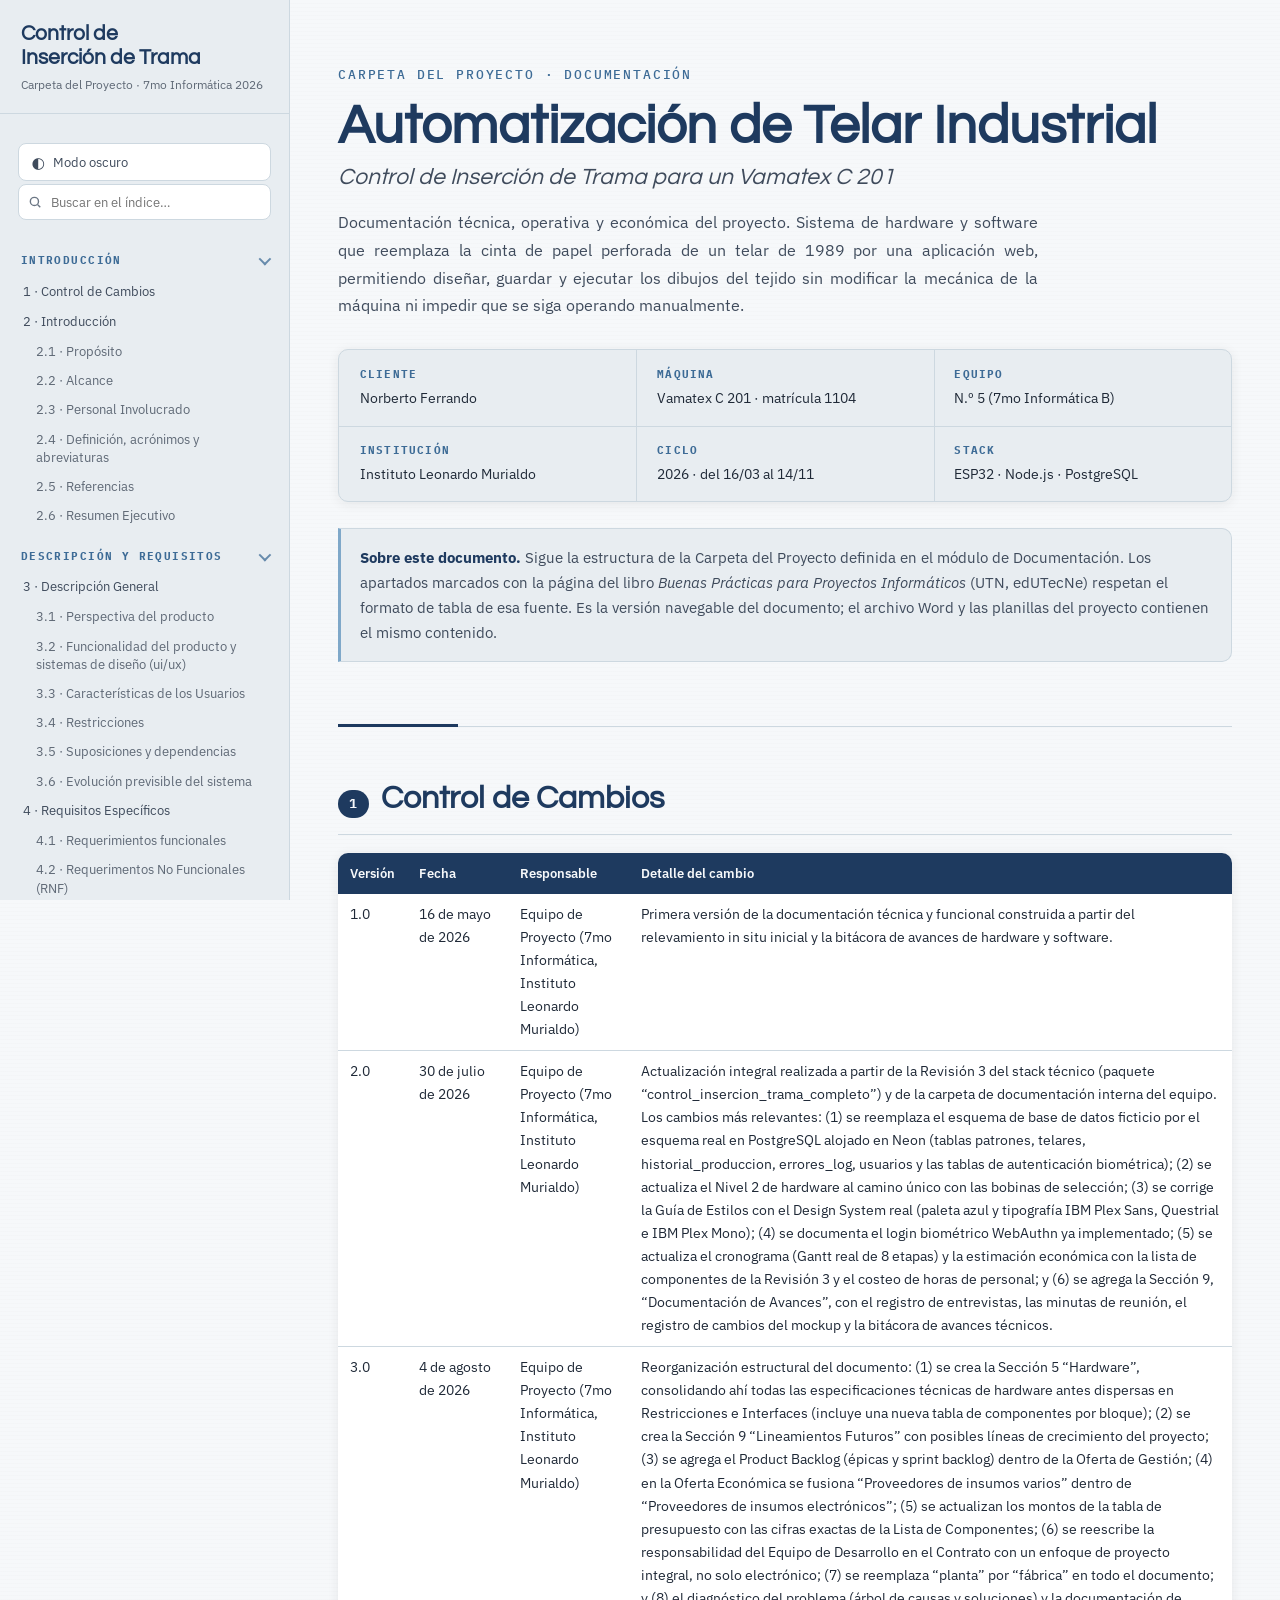
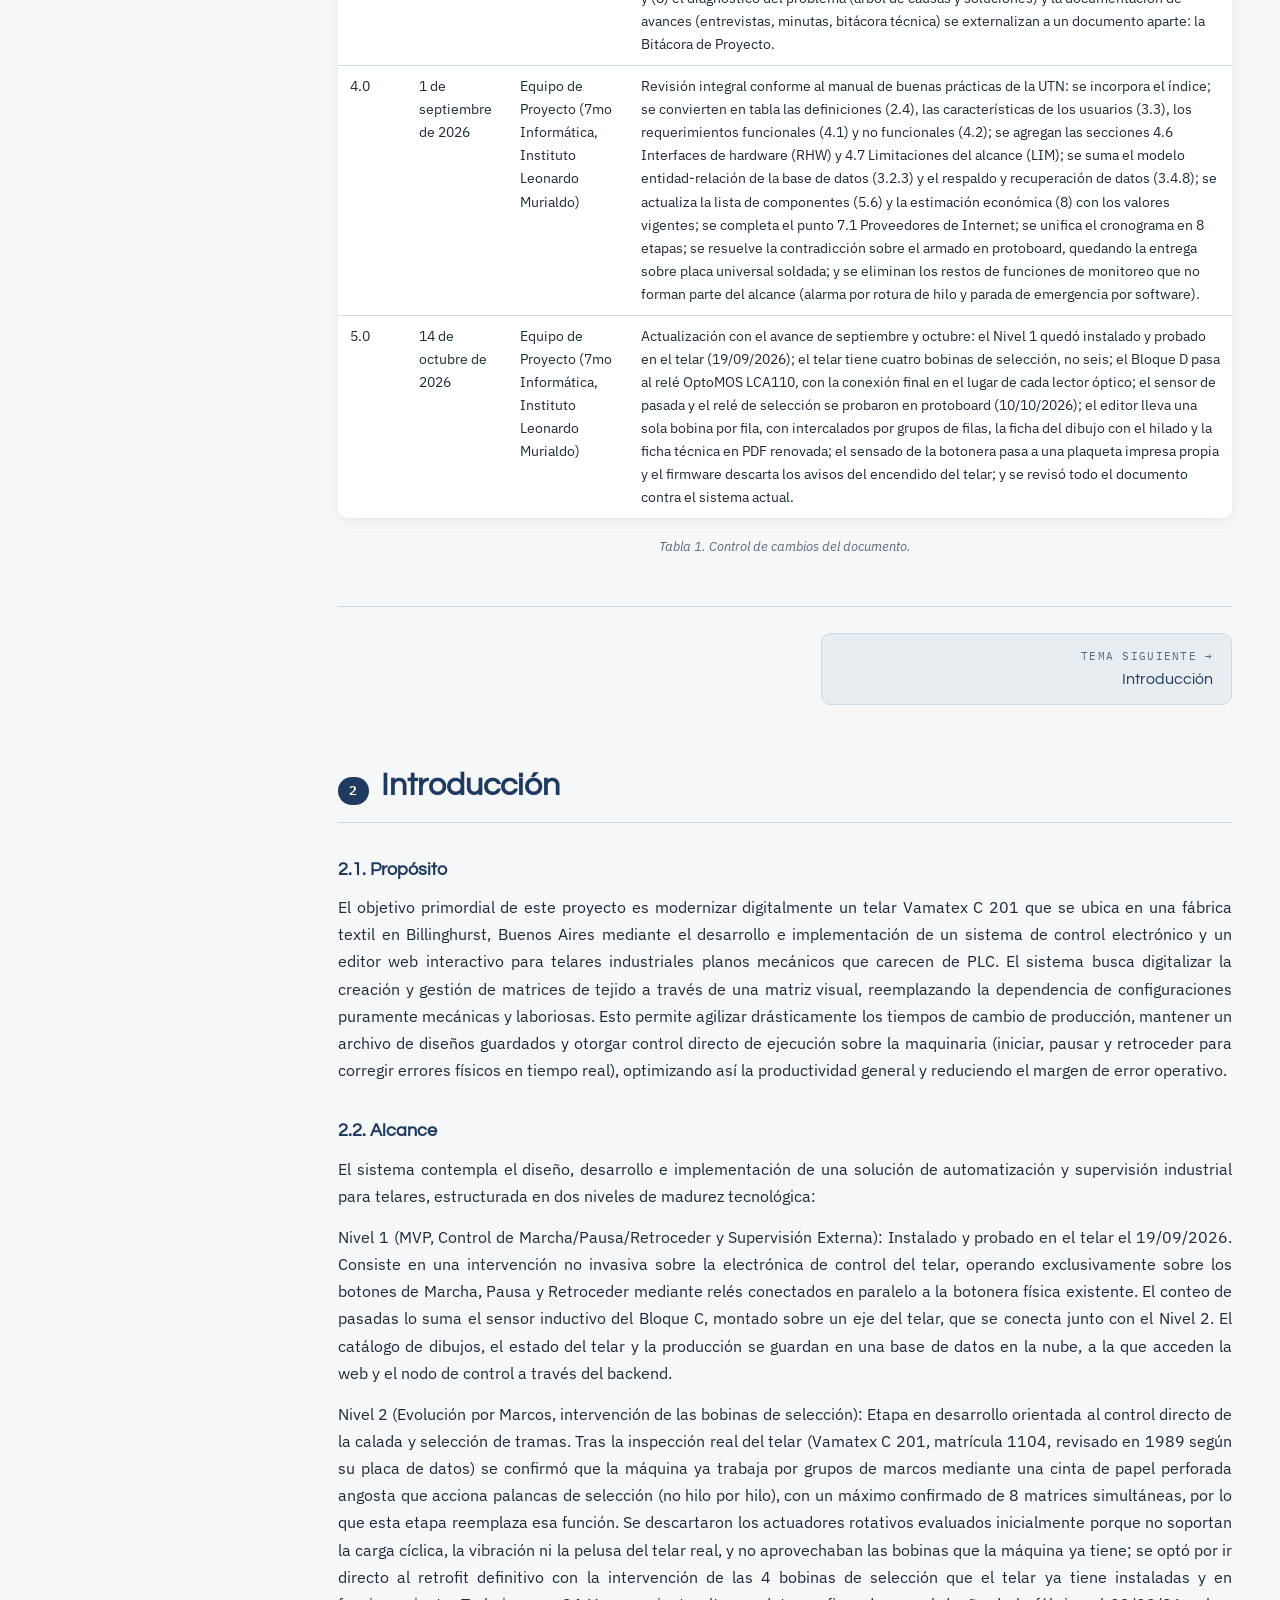
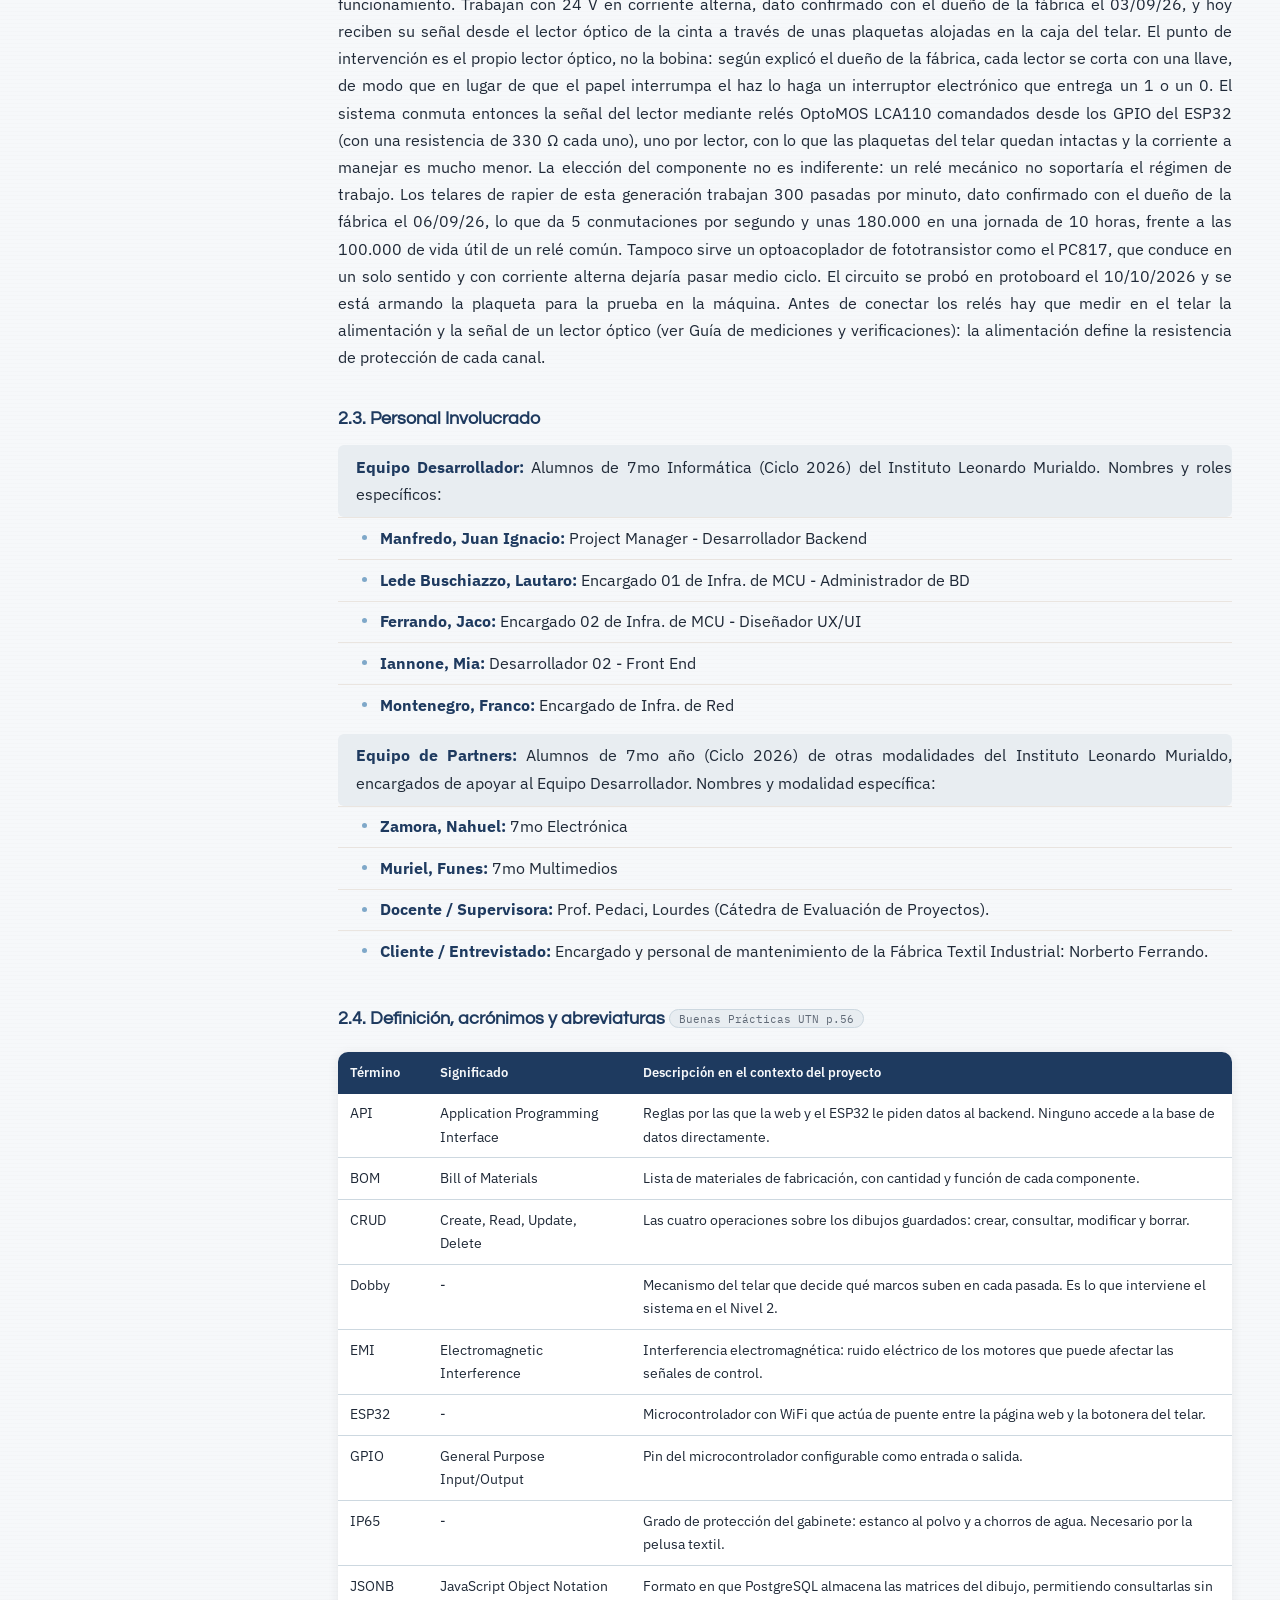
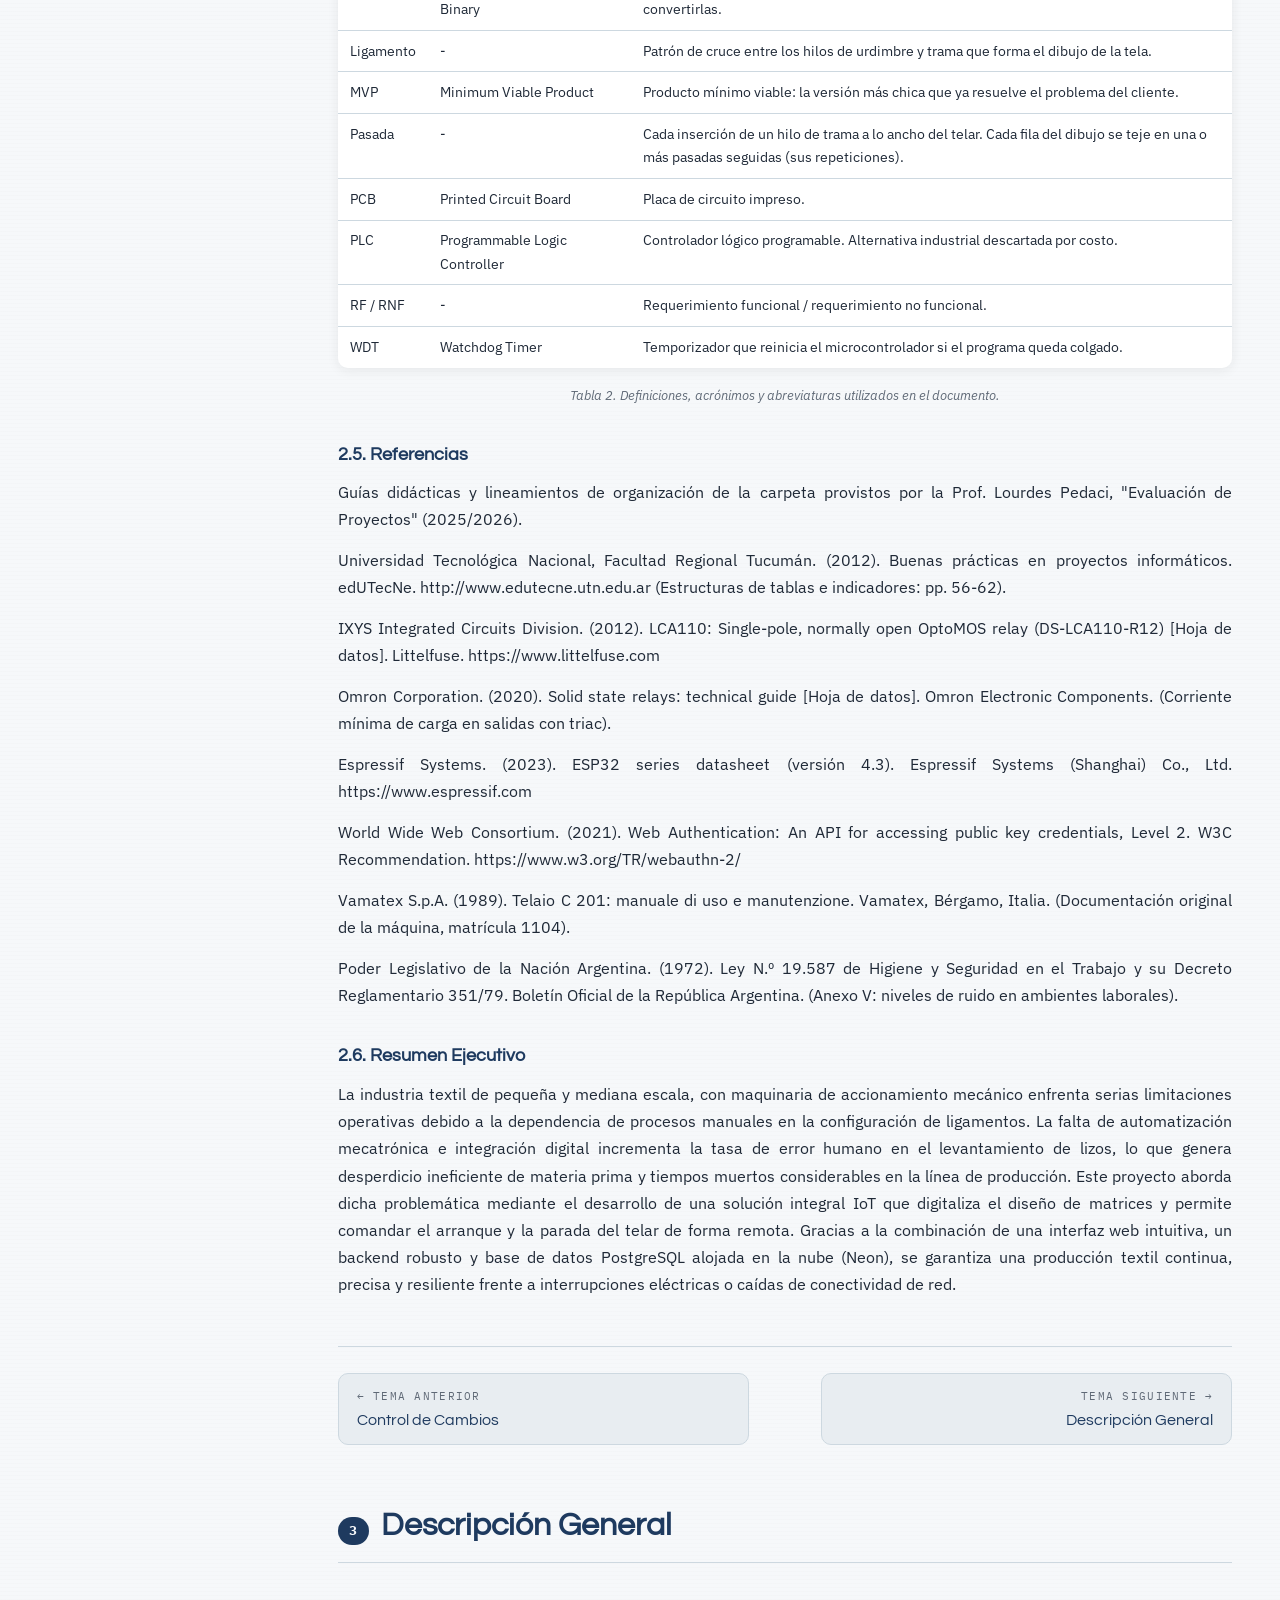
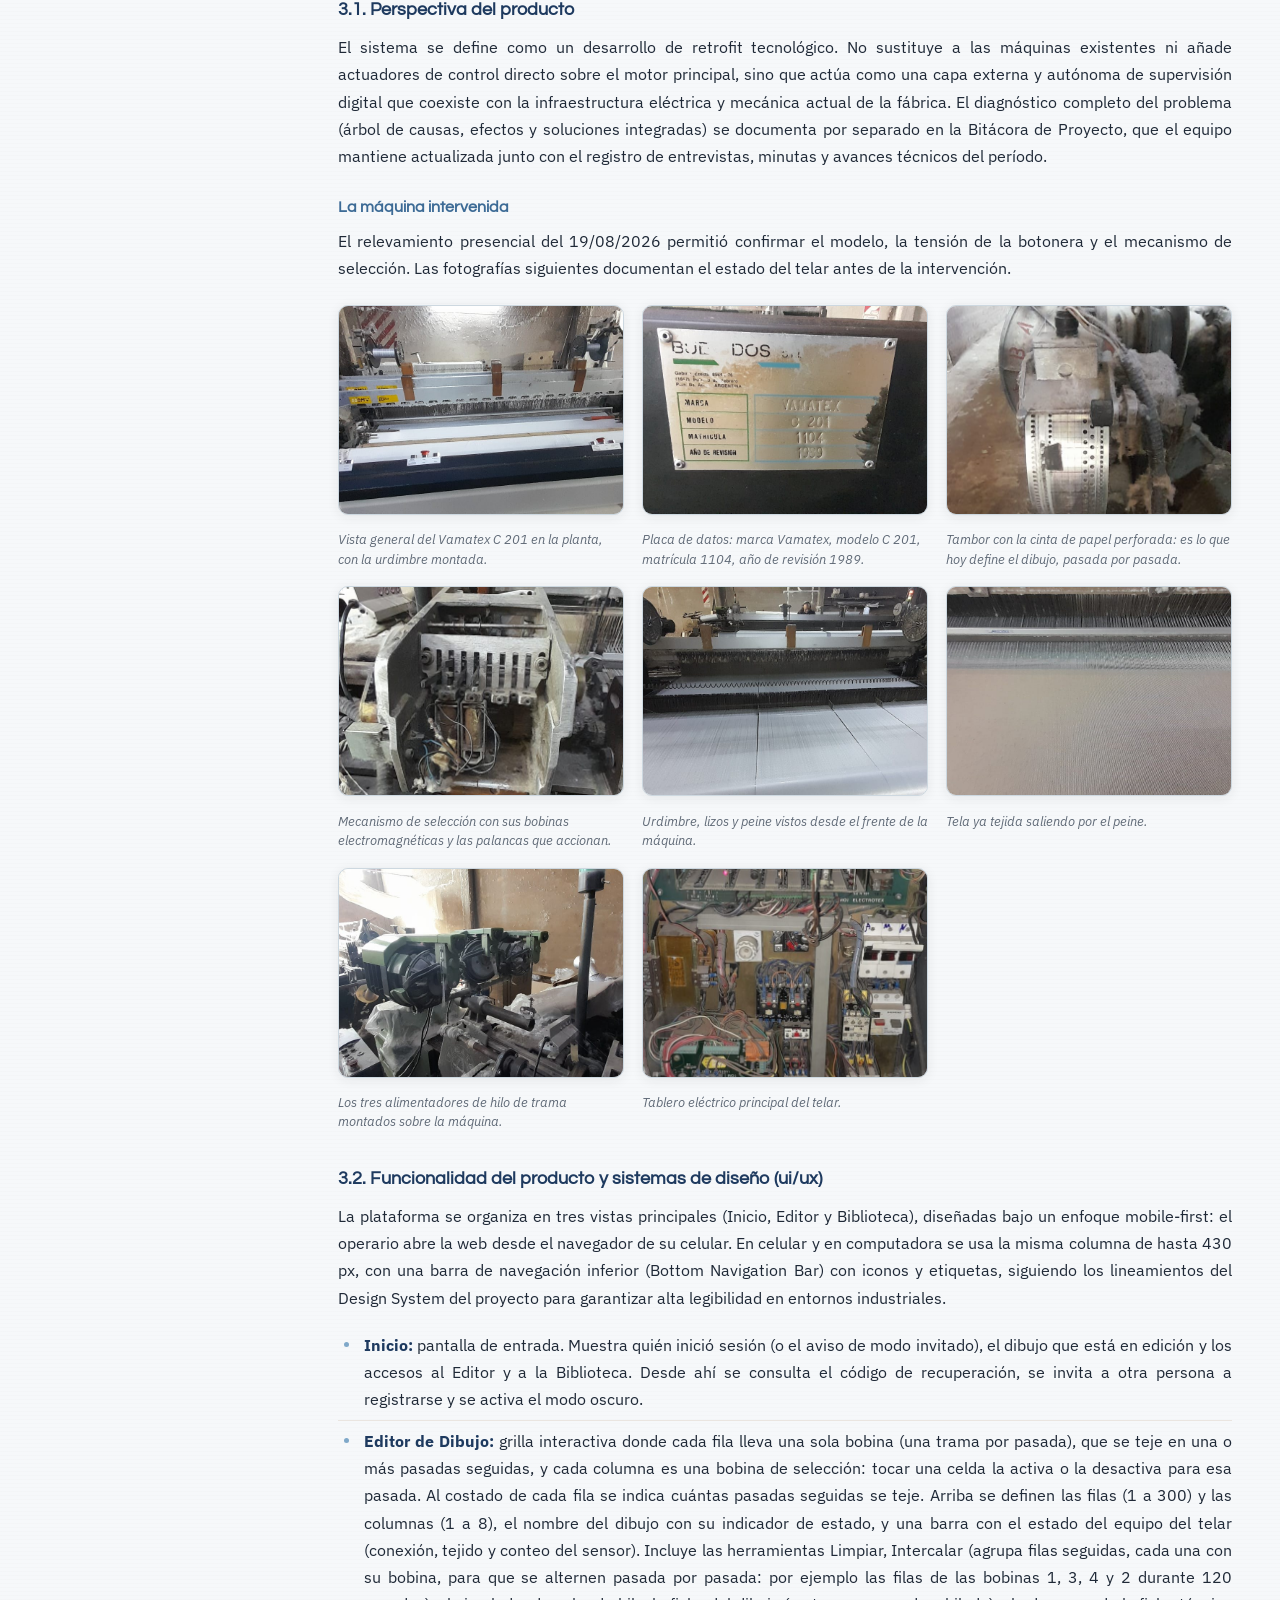
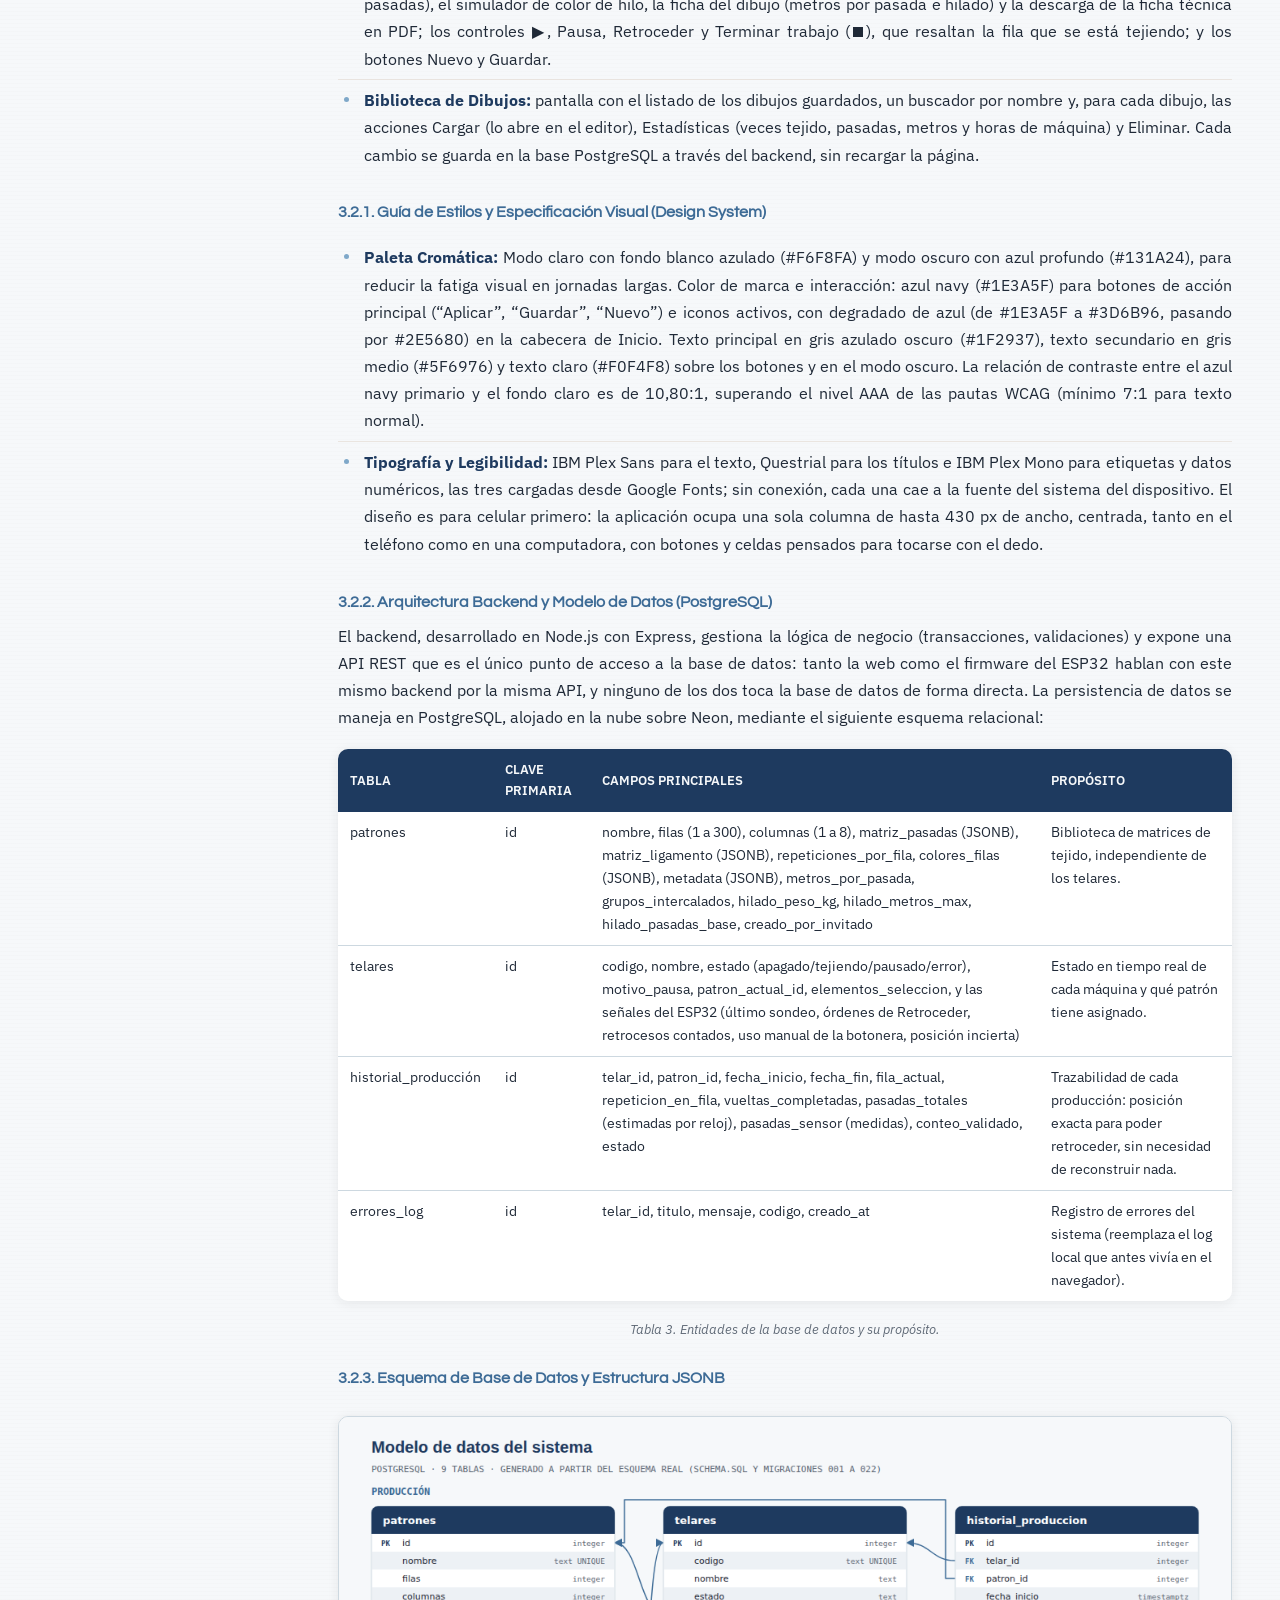
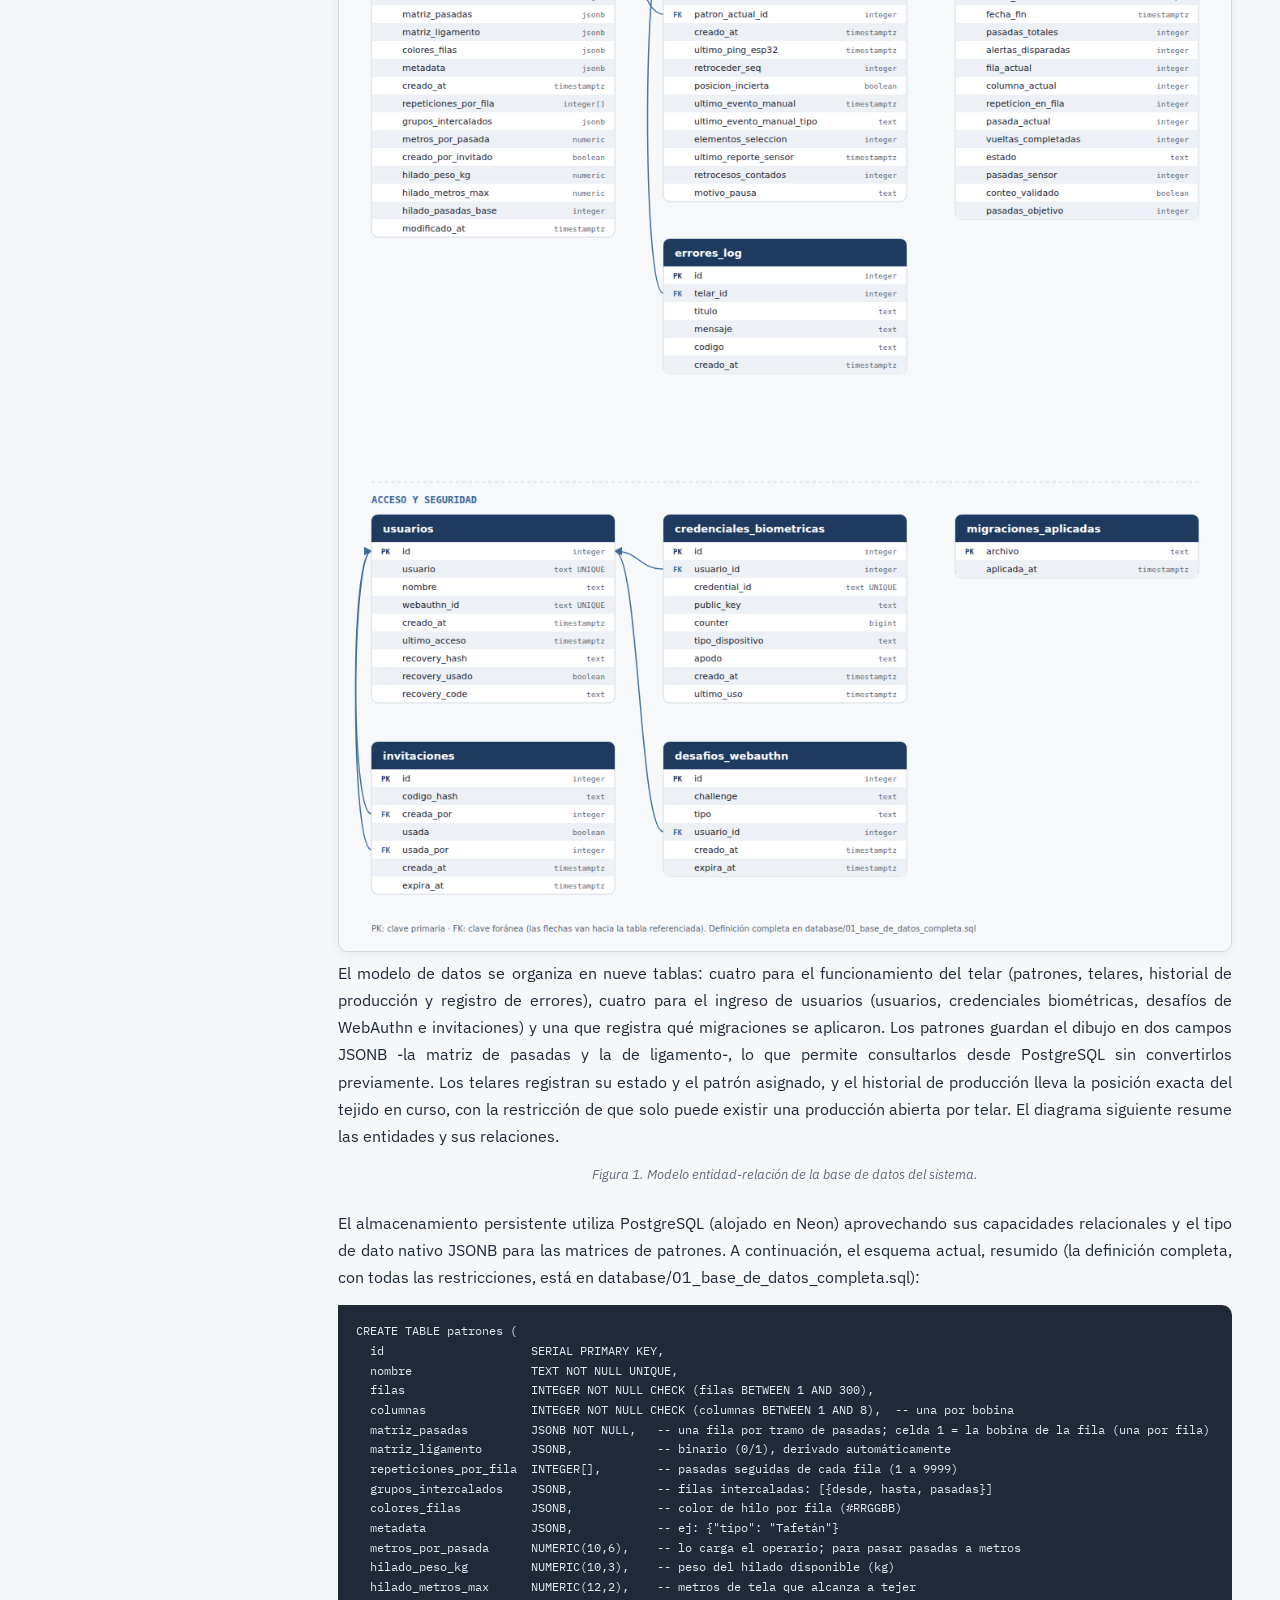
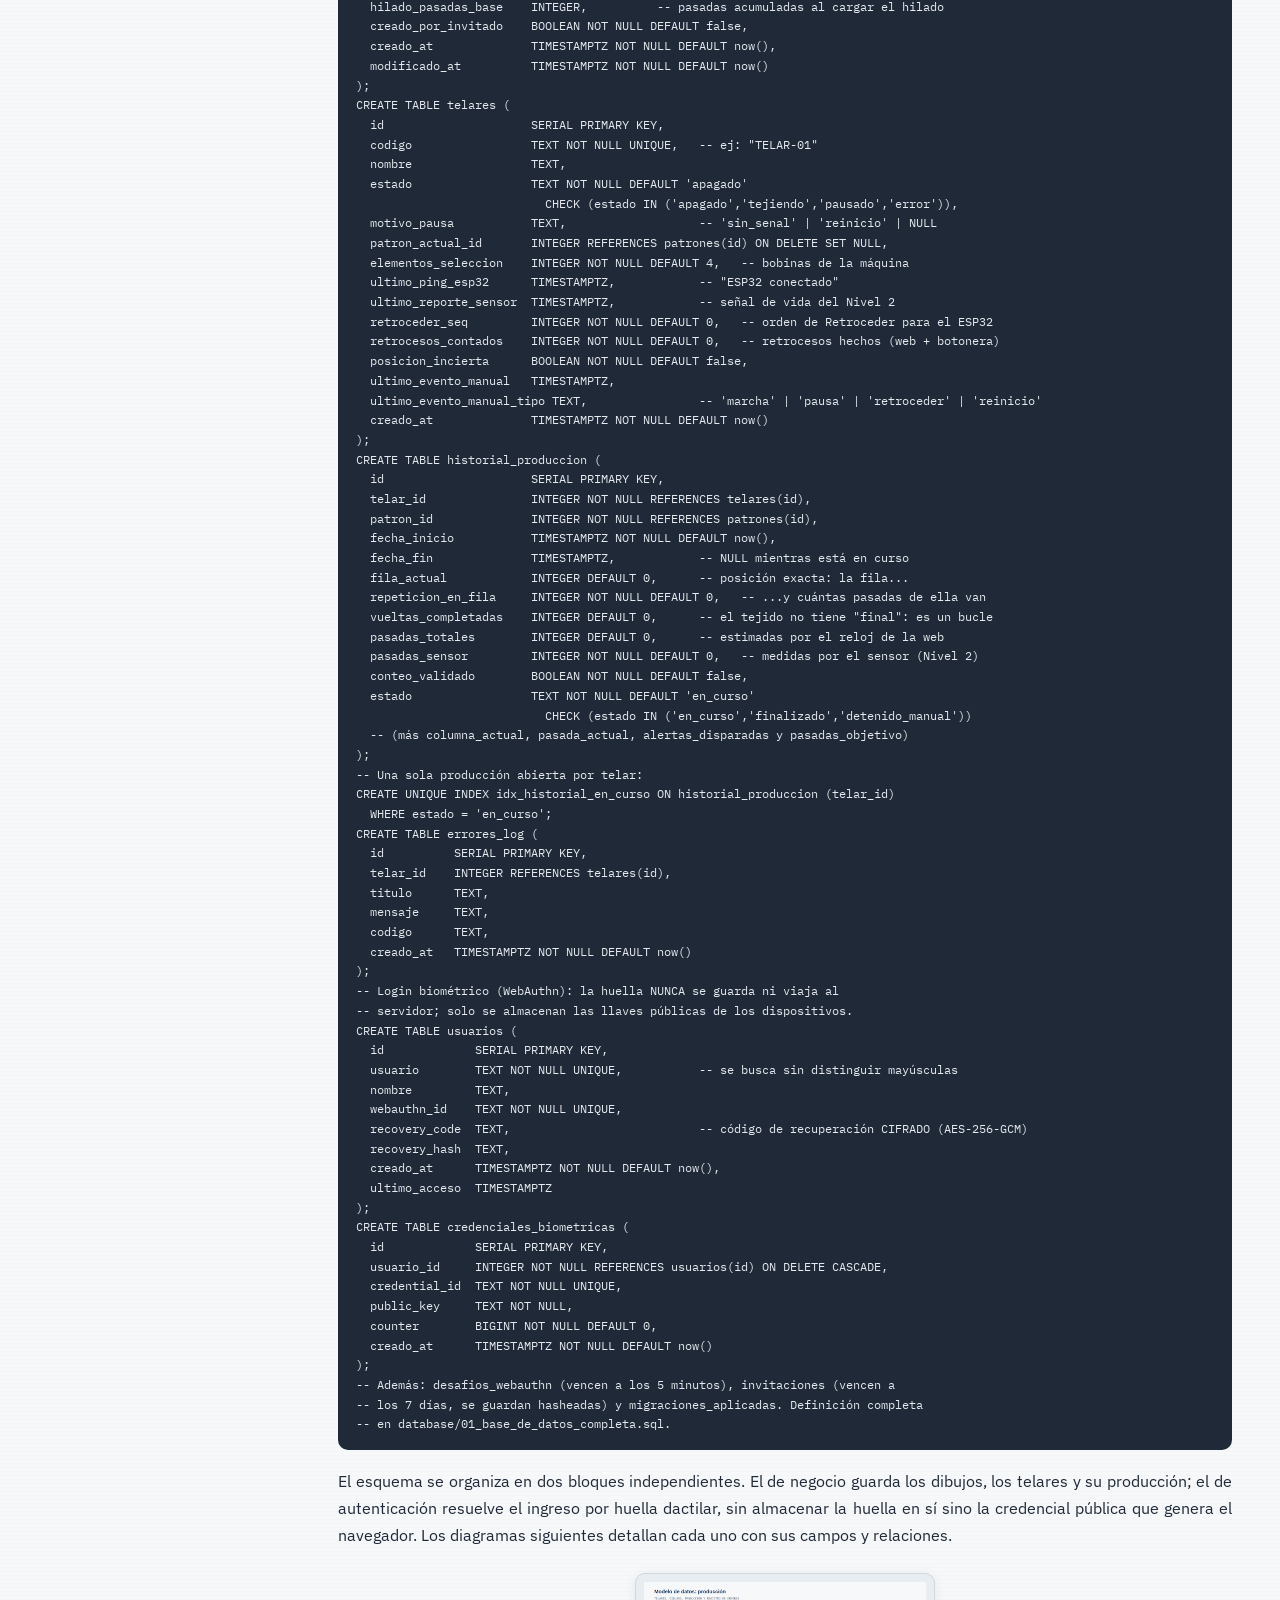
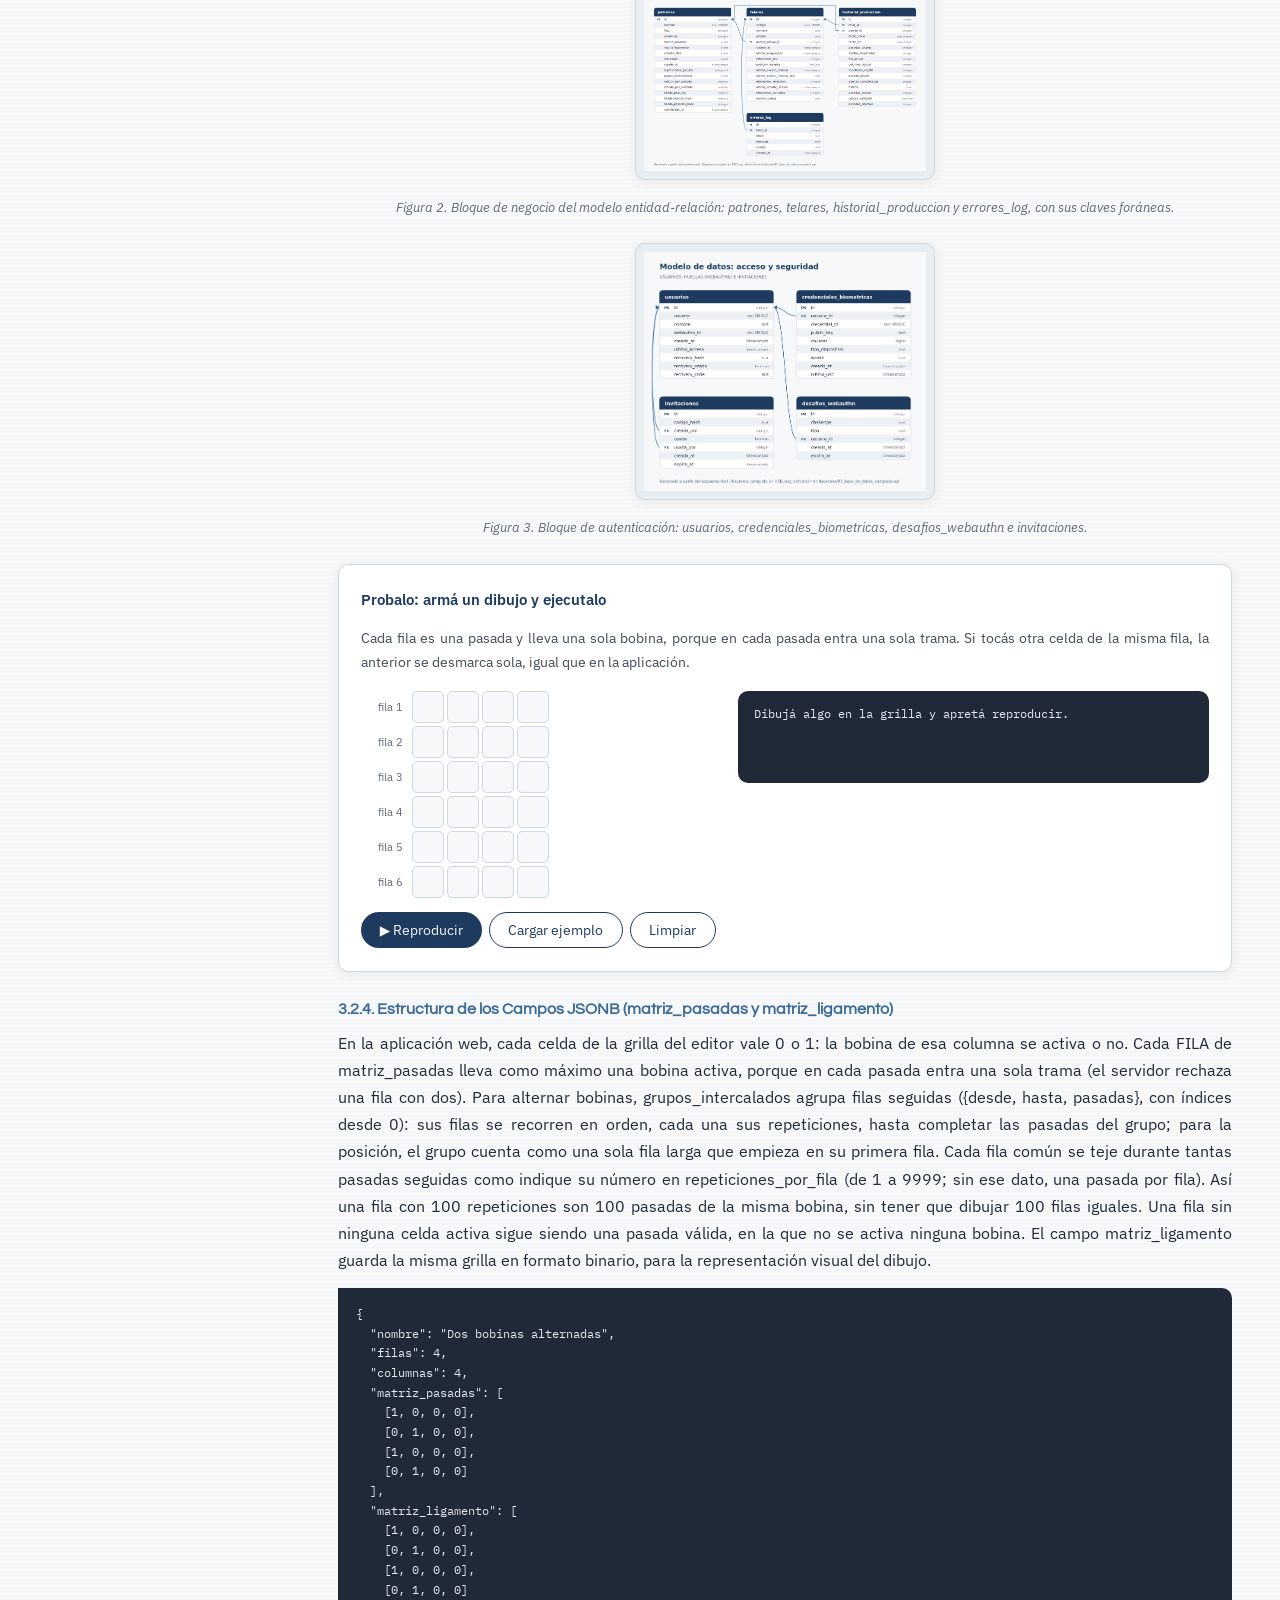
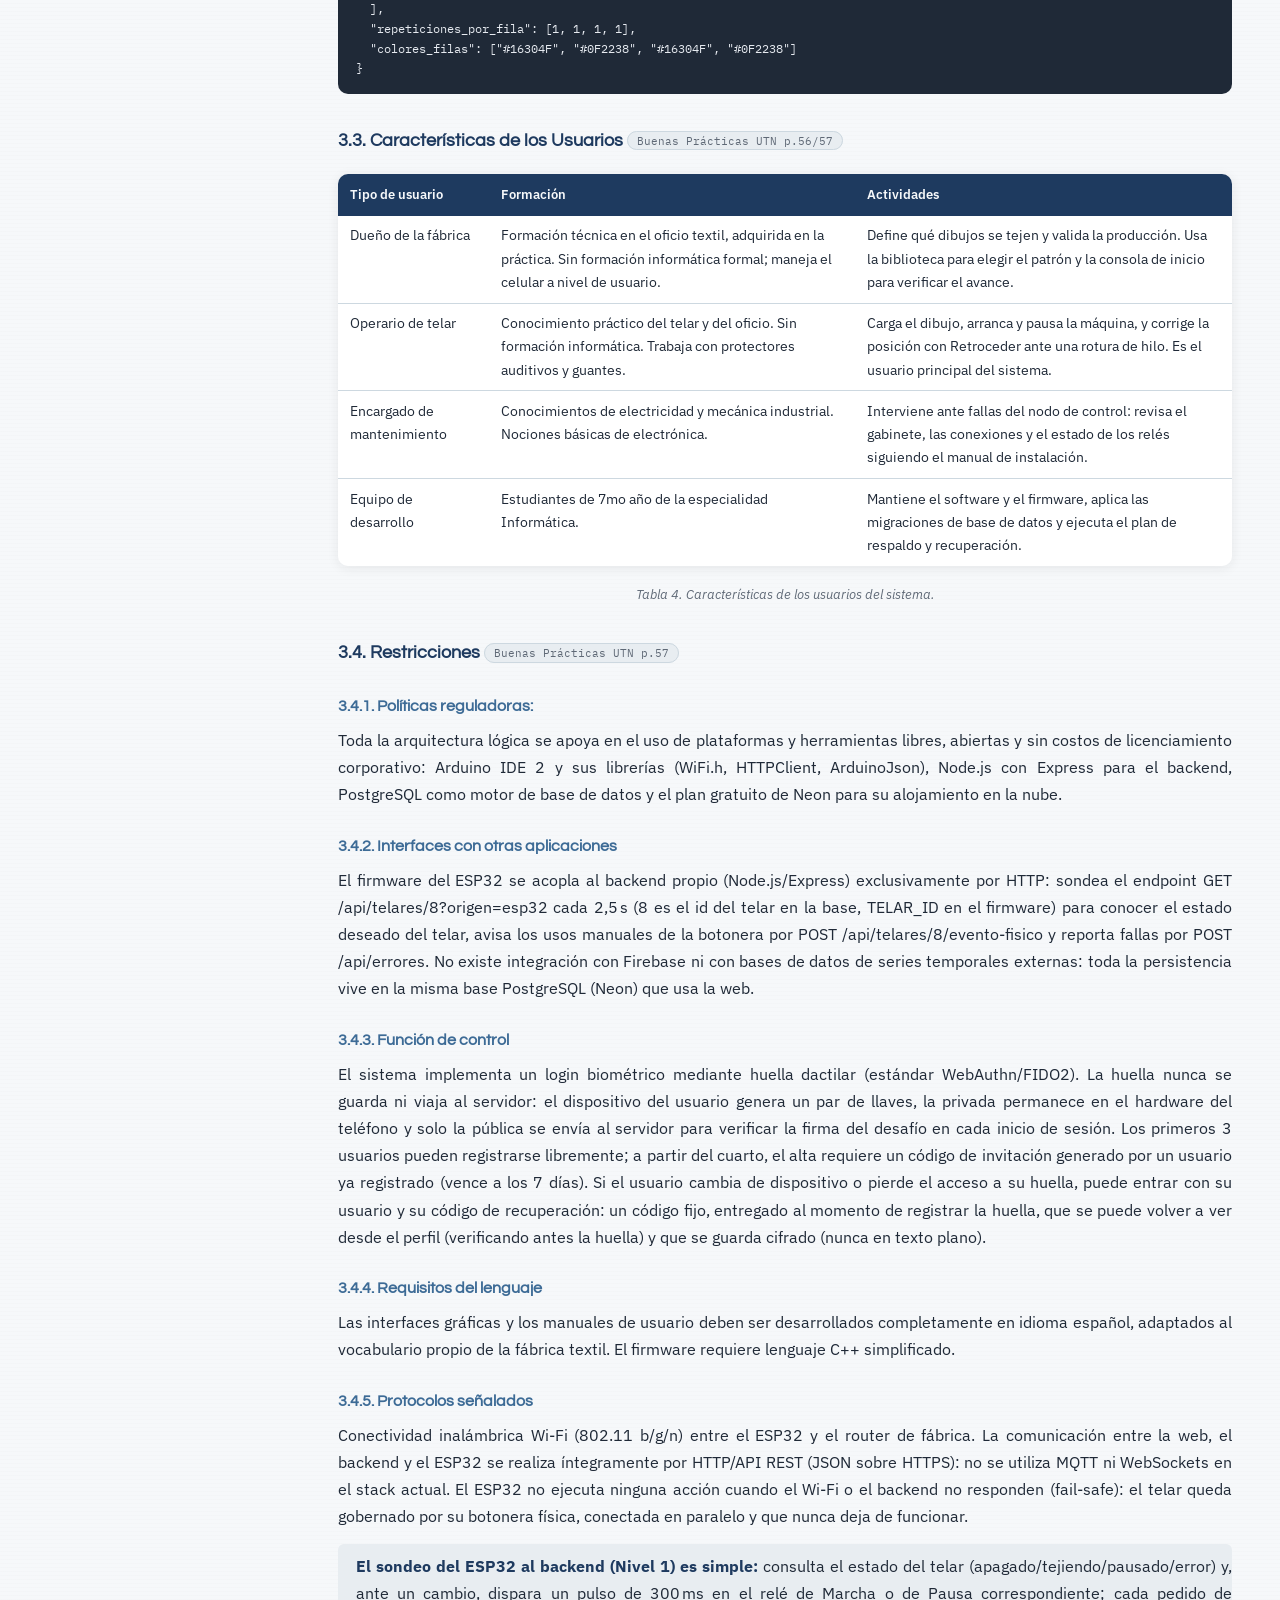
==== commit 4a04d237: "Add files via upload" ====
--- a/index.html
+++ b/index.html
@@ -110,17 +110,17 @@
   </header>
 <section id="s1">
 <h2><span class="n">1</span>Control de Cambios</h2>
-<div class="tw"><table><thead><tr><th>Versión</th><th>Fecha</th><th>Responsable</th><th>Detalle del cambio</th></tr></thead><tbody><tr><td>1.0</td><td>16 de mayo de 2026</td><td>Equipo de Proyecto (7mo Informática, Instituto Leonardo Murialdo)</td><td>Primera versión de la documentación técnica y funcional construida a partir del relevamiento in situ inicial y la bitácora de avances de hardware y software.</td></tr><tr><td>2.0</td><td>30 de julio de 2026</td><td>Equipo de Proyecto (7mo Informática, Instituto Leonardo Murialdo)</td><td>Actualización integral realizada a partir de la Revisión 3 del stack técnico (paquete “control_insercion_trama_completo”) y de la carpeta de documentación interna del equipo. Los cambios más relevantes: (1) se reemplaza el esquema de base de datos ficticio por el esquema real en PostgreSQL alojado en Neon (tablas patrones, telares, historial_produccion, errores_log, usuarios y las tablas de autenticación biométrica); (2) se actualiza el Nivel 2 de hardware al camino único con las bobinas de selección; (3) se corrige la Guía de Estilos con el Design System real (paleta azul y tipografía IBM Plex Sans, Questrial e IBM Plex Mono); (4) se documenta el login biométrico WebAuthn ya implementado; (5) se actualiza el cronograma (Gantt real de 8 etapas) y la estimación económica con la lista de componentes de la Revisión 3 y el costeo de horas de personal; y (6) se agrega la Sección 9, “Documentación de Avances”, con el registro de entrevistas, las minutas de reunión, el registro de cambios del mockup y la bitácora de avances técnicos.</td></tr><tr><td>3.0</td><td>4 de agosto de 2026</td><td>Equipo de Proyecto (7mo Informática, Instituto Leonardo Murialdo)</td><td>Reorganización estructural del documento: (1) se crea la Sección 5 “Hardware”, consolidando ahí todas las especificaciones técnicas de hardware antes dispersas en Restricciones e Interfaces (incluye una nueva tabla de componentes por bloque); (2) se crea la Sección 9 “Lineamientos Futuros” con posibles líneas de crecimiento del proyecto; (3) se agrega el Product Backlog (épicas y sprint backlog) dentro de la Oferta de Gestión; (4) en la Oferta Económica se fusiona “Proveedores de insumos varios” dentro de “Proveedores de insumos electrónicos”; (5) se actualizan los montos de la tabla de presupuesto con las cifras exactas de la Lista de Componentes; (6) se reescribe la responsabilidad del Equipo de Desarrollo en el Contrato con un enfoque de proyecto integral, no solo electrónico; (7) se reemplaza “planta” por “fábrica” en todo el documento; y (8) el diagnóstico del problema (árbol de causas y soluciones) y la documentación de avances (entrevistas, minutas, bitácora técnica) se externalizan a un documento aparte: la Bitácora de Proyecto.</td></tr><tr><td>4.0</td><td>1 de septiembre de 2026</td><td>Equipo de Proyecto (7mo Informática, Instituto Leonardo Murialdo)</td><td>Revisión integral conforme al manual de buenas prácticas de la UTN: se incorpora el índice; se convierten en tabla las definiciones (2.4), las características de los usuarios (3.3), los requerimientos funcionales (4.1) y no funcionales (4.2); se agregan las secciones 4.6 Interfaces de hardware (RHW) y 4.7 Limitaciones del alcance (LIM); se suma el modelo entidad-relación de la base de datos (3.2.3) y el respaldo y recuperación de datos (3.4.8); se actualiza la lista de componentes (5.6) y la estimación económica (8) con los valores vigentes; se completa el punto 7.1 Proveedores de Internet; se unifica el cronograma en 8 etapas; se resuelve la contradicción sobre el armado en protoboard, quedando la entrega sobre placa universal soldada; y se eliminan los restos de funciones de monitoreo que no forman parte del alcance (alarma por rotura de hilo y parada de emergencia por software).</td></tr></tbody></table></div>
+<div class="tw"><table><thead><tr><th>Versión</th><th>Fecha</th><th>Responsable</th><th>Detalle del cambio</th></tr></thead><tbody><tr><td>1.0</td><td>16 de mayo de 2026</td><td>Equipo de Proyecto (7mo Informática, Instituto Leonardo Murialdo)</td><td>Primera versión de la documentación técnica y funcional construida a partir del relevamiento in situ inicial y la bitácora de avances de hardware y software.</td></tr><tr><td>2.0</td><td>30 de julio de 2026</td><td>Equipo de Proyecto (7mo Informática, Instituto Leonardo Murialdo)</td><td>Actualización integral realizada a partir de la Revisión 3 del stack técnico (paquete “control_insercion_trama_completo”) y de la carpeta de documentación interna del equipo. Los cambios más relevantes: (1) se reemplaza el esquema de base de datos ficticio por el esquema real en PostgreSQL alojado en Neon (tablas patrones, telares, historial_produccion, errores_log, usuarios y las tablas de autenticación biométrica); (2) se actualiza el Nivel 2 de hardware al camino único con las bobinas de selección; (3) se corrige la Guía de Estilos con el Design System real (paleta azul y tipografía IBM Plex Sans, Questrial e IBM Plex Mono); (4) se documenta el login biométrico WebAuthn ya implementado; (5) se actualiza el cronograma (Gantt real de 8 etapas) y la estimación económica con la lista de componentes de la Revisión 3 y el costeo de horas de personal; y (6) se agrega la Sección 9, “Documentación de Avances”, con el registro de entrevistas, las minutas de reunión, el registro de cambios del mockup y la bitácora de avances técnicos.</td></tr><tr><td>3.0</td><td>4 de agosto de 2026</td><td>Equipo de Proyecto (7mo Informática, Instituto Leonardo Murialdo)</td><td>Reorganización estructural del documento: (1) se crea la Sección 5 “Hardware”, consolidando ahí todas las especificaciones técnicas de hardware antes dispersas en Restricciones e Interfaces (incluye una nueva tabla de componentes por bloque); (2) se crea la Sección 9 “Lineamientos Futuros” con posibles líneas de crecimiento del proyecto; (3) se agrega el Product Backlog (épicas y sprint backlog) dentro de la Oferta de Gestión; (4) en la Oferta Económica se fusiona “Proveedores de insumos varios” dentro de “Proveedores de insumos electrónicos”; (5) se actualizan los montos de la tabla de presupuesto con las cifras exactas de la Lista de Componentes; (6) se reescribe la responsabilidad del Equipo de Desarrollo en el Contrato con un enfoque de proyecto integral, no solo electrónico; (7) se reemplaza “planta” por “fábrica” en todo el documento; y (8) el diagnóstico del problema (árbol de causas y soluciones) y la documentación de avances (entrevistas, minutas, bitácora técnica) se externalizan a un documento aparte: la Bitácora de Proyecto.</td></tr><tr><td>4.0</td><td>1 de septiembre de 2026</td><td>Equipo de Proyecto (7mo Informática, Instituto Leonardo Murialdo)</td><td>Revisión integral conforme al manual de buenas prácticas de la UTN: se incorpora el índice; se convierten en tabla las definiciones (2.4), las características de los usuarios (3.3), los requerimientos funcionales (4.1) y no funcionales (4.2); se agregan las secciones 4.6 Interfaces de hardware (RHW) y 4.7 Limitaciones del alcance (LIM); se suma el modelo entidad-relación de la base de datos (3.2.3) y el respaldo y recuperación de datos (3.4.8); se actualiza la lista de componentes (5.6) y la estimación económica (8) con los valores vigentes; se completa el punto 7.1 Proveedores de Internet; se unifica el cronograma en 8 etapas; se resuelve la contradicción sobre el armado en protoboard, quedando la entrega sobre placa universal soldada; y se eliminan los restos de funciones de monitoreo que no forman parte del alcance (alarma por rotura de hilo y parada de emergencia por software).</td></tr><tr><td>5.0</td><td>14 de octubre de 2026</td><td>Equipo de Proyecto (7mo Informática, Instituto Leonardo Murialdo)</td><td>Actualización con el avance de septiembre y octubre: el Nivel 1 quedó instalado y probado en el telar (19/09/2026); el telar tiene cuatro bobinas de selección, no seis; el Bloque D pasa al relé OptoMOS LCA110, con la conexión final en el lugar de cada lector óptico; el sensor de pasada y el relé de selección se probaron en protoboard (10/10/2026); el editor lleva una sola bobina por fila, con intercalados por grupos de filas, la ficha del dibujo con el hilado y la ficha técnica en PDF renovada; el sensado de la botonera pasa a una plaqueta impresa propia y el firmware descarta los avisos del encendido del telar; y se revisó todo el documento contra el sistema actual.</td></tr></tbody></table></div>
 <p class="cap">Tabla 1. Control de cambios del documento.</p>
 </section>
 <section id="s2">
 <h2><span class="n">2</span>Introducción</h2>
 <h3 id="s2-1">2.1. Propósito</h3>
-<p>El objetivo primordial de este proyecto es modernizar digitalmente un telar Vamatex C201 que se ubica en una fábrica textil en Billinghurst, Buenos Aires mediante el desarrollo e implementación de un sistema de control electrónico y un editor web interactivo para telares industriales planos mecánicos que carecen de PLC. El sistema busca digitalizar la creación y gestión de matrices de tejido a través de una matriz visual, reemplazando la dependencia de configuraciones puramente mecánicas y laboriosas. Esto permite agilizar drásticamente los tiempos de cambio de producción, mantener un archivo de diseños guardados y otorgar control directo de ejecución sobre la maquinaria (iniciar, pausar y retroceder para corregir errores físicos en tiempo real), optimizando así la productividad general y reduciendo el margen de error operativo.</p>
+<p>El objetivo primordial de este proyecto es modernizar digitalmente un telar Vamatex C 201 que se ubica en una fábrica textil en Billinghurst, Buenos Aires mediante el desarrollo e implementación de un sistema de control electrónico y un editor web interactivo para telares industriales planos mecánicos que carecen de PLC. El sistema busca digitalizar la creación y gestión de matrices de tejido a través de una matriz visual, reemplazando la dependencia de configuraciones puramente mecánicas y laboriosas. Esto permite agilizar drásticamente los tiempos de cambio de producción, mantener un archivo de diseños guardados y otorgar control directo de ejecución sobre la maquinaria (iniciar, pausar y retroceder para corregir errores físicos en tiempo real), optimizando así la productividad general y reduciendo el margen de error operativo.</p>
 <h3 id="s2-2">2.2. Alcance</h3>
 <p>El sistema contempla el diseño, desarrollo e implementación de una solución de automatización y supervisión industrial para telares, estructurada en dos niveles de madurez tecnológica:</p>
-<p>Nivel 1 (MVP, Control de Marcha/Pausa y Supervisión Externa): Constituye el alcance actual del proyecto. Consiste en una intervención no invasiva sobre la electrónica de control del telar, operando exclusivamente sobre los botones de Marcha, Pausa y Retroceder mediante relés optoacoplados conectados en paralelo a la botonera física existente. La sincronización y el conteo de pasadas se ejecutan a través de un sensor inductivo/óptico montado sobre la estructura mecánica. El catálogo de dibujos, el estado del telar y la producción se guardan en una base de datos en la nube, a la que acceden la web y el nodo de control a través del backend.</p>
-<p>Nivel 2 (Evolución por Marcos, intervención de las bobinas de selección): Etapa en desarrollo orientada al control directo de la calada y selección de tramas. Tras la inspección real del telar (Vamatex C201, matrícula 1104, revisado en 1989 según su placa de datos) se confirmó que la máquina ya trabaja por grupos de marcos mediante una cinta de papel perforada angosta que acciona palancas de selección (no hilo por hilo), con un máximo confirmado de 8 matrices simultáneas, por lo que esta etapa reemplaza esa función. Se descartaron los actuadores rotativos evaluados inicialmente porque no soportan la carga cíclica, la vibración ni la pelusa del telar real, y no aprovechaban las bobinas que la máquina ya tiene; se optó por ir directo al retrofit definitivo con la intervención de las 4 bobinas de selección que el telar ya tiene instaladas y en funcionamiento. Trabajan con 24 V en corriente alterna, dato confirmado con el dueño de la fábrica el 03/09/26, y hoy reciben su señal desde el lector óptico de la cinta a través de unas plaquetas alojadas en la caja del telar. El punto de intervención es el propio lector óptico, no la bobina: según explicó el dueño de la fábrica, cada lector se corta con una llave, de modo que en lugar de que el papel interrumpa el haz lo haga un interruptor electrónico que entrega un 1 o un 0. El sistema conmuta entonces la señal del lector mediante relés OptoMOS LCA110 conectados directamente a los GPIO del ESP32, uno por lector, con lo que las plaquetas del telar quedan intactas y la corriente a manejar es mucho menor. La elección del componente no es indiferente: un relé mecánico no soportaría el régimen de trabajo. Los telares de rapier de esta generación trabajan 300 pasadas por minuto, dato confirmado con el dueño de la fábrica el 06/09/26, lo que da 5 conmutaciones por segundo y unas 180.000 en una jornada de 10 horas, frente a las 100.000 de vida útil de un relé común. Tampoco sirve un optoacoplador de fototransistor como el PC817, que conduce en un solo sentido y con corriente alterna dejaría pasar medio ciclo. El primer paso obligatorio de esta etapa es medir gratuitamente en el telar la fuerza, el recorrido y el tiempo por pasada (ver Guía de mediciones y verificaciones) para confirmar la señal de cada lector óptico antes de conectar los relés.</p>
+<p>Nivel 1 (MVP, Control de Marcha/Pausa/Retroceder y Supervisión Externa): Instalado y probado en el telar el 19/09/2026. Consiste en una intervención no invasiva sobre la electrónica de control del telar, operando exclusivamente sobre los botones de Marcha, Pausa y Retroceder mediante relés conectados en paralelo a la botonera física existente. El conteo de pasadas lo suma el sensor inductivo del Bloque C, montado sobre un eje del telar, que se conecta junto con el Nivel 2. El catálogo de dibujos, el estado del telar y la producción se guardan en una base de datos en la nube, a la que acceden la web y el nodo de control a través del backend.</p>
+<p>Nivel 2 (Evolución por Marcos, intervención de las bobinas de selección): Etapa en desarrollo orientada al control directo de la calada y selección de tramas. Tras la inspección real del telar (Vamatex C 201, matrícula 1104, revisado en 1989 según su placa de datos) se confirmó que la máquina ya trabaja por grupos de marcos mediante una cinta de papel perforada angosta que acciona palancas de selección (no hilo por hilo), con un máximo confirmado de 8 matrices simultáneas, por lo que esta etapa reemplaza esa función. Se descartaron los actuadores rotativos evaluados inicialmente porque no soportan la carga cíclica, la vibración ni la pelusa del telar real, y no aprovechaban las bobinas que la máquina ya tiene; se optó por ir directo al retrofit definitivo con la intervención de las 4 bobinas de selección que el telar ya tiene instaladas y en funcionamiento. Trabajan con 24 V en corriente alterna, dato confirmado con el dueño de la fábrica el 03/09/26, y hoy reciben su señal desde el lector óptico de la cinta a través de unas plaquetas alojadas en la caja del telar. El punto de intervención es el propio lector óptico, no la bobina: según explicó el dueño de la fábrica, cada lector se corta con una llave, de modo que en lugar de que el papel interrumpa el haz lo haga un interruptor electrónico que entrega un 1 o un 0. El sistema conmuta entonces la señal del lector mediante relés OptoMOS LCA110 comandados desde los GPIO del ESP32 (con una resistencia de 330 Ω cada uno), uno por lector, con lo que las plaquetas del telar quedan intactas y la corriente a manejar es mucho menor. La elección del componente no es indiferente: un relé mecánico no soportaría el régimen de trabajo. Los telares de rapier de esta generación trabajan 300 pasadas por minuto, dato confirmado con el dueño de la fábrica el 06/09/26, lo que da 5 conmutaciones por segundo y unas 180.000 en una jornada de 10 horas, frente a las 100.000 de vida útil de un relé común. Tampoco sirve un optoacoplador de fototransistor como el PC817, que conduce en un solo sentido y con corriente alterna dejaría pasar medio ciclo. El circuito se probó en protoboard el 10/10/2026 y se está armando la plaqueta para la prueba en la máquina. Antes de conectar los relés hay que medir en el telar la alimentación y la señal de un lector óptico (ver Guía de mediciones y verificaciones): la alimentación define la resistencia de protección de cada canal.</p>
 <h3 id="s2-3">2.3. Personal Involucrado</h3>
 <ul>
 <li class="enc"><b>Equipo Desarrollador:</b> Alumnos de 7mo Informática (Ciclo 2026) del Instituto Leonardo Murialdo. Nombres y roles específicos:</li>
@@ -163,7 +163,7 @@
 </ul>
 <h4 id="s3-2-1">3.2.1. Guía de Estilos y Especificación Visual (Design System)</h4>
 <ul>
-<li><b>Paleta Cromática:</b> Modo claro con fondo blanco azulado (#F6F8FA) y modo oscuro con azul profundo (#131A24), para reducir la fatiga visual en jornadas largas. Color de marca e interacción: azul navy (#1E3A5F) para botones de acción principal (“Aplicar”, “Guardar”, “Nuevo”) e iconos activos, con degradado de azul (de #1E3A5F a #7FA8C9, pasando por #3D6B96) en la cabecera. Texto principal en gris azulado oscuro (#1F2937), texto secundario en gris medio (#5F6976) y texto claro (#F0F4F8) sobre los botones y en el modo oscuro. La relación de contraste entre el azul navy primario y el fondo claro es de 10,80:1, superando el nivel AAA de las pautas WCAG (mínimo 7:1 para texto normal).</li>
+<li><b>Paleta Cromática:</b> Modo claro con fondo blanco azulado (#F6F8FA) y modo oscuro con azul profundo (#131A24), para reducir la fatiga visual en jornadas largas. Color de marca e interacción: azul navy (#1E3A5F) para botones de acción principal (“Aplicar”, “Guardar”, “Nuevo”) e iconos activos, con degradado de azul (de #1E3A5F a #3D6B96, pasando por #2E5680) en la cabecera de Inicio. Texto principal en gris azulado oscuro (#1F2937), texto secundario en gris medio (#5F6976) y texto claro (#F0F4F8) sobre los botones y en el modo oscuro. La relación de contraste entre el azul navy primario y el fondo claro es de 10,80:1, superando el nivel AAA de las pautas WCAG (mínimo 7:1 para texto normal).</li>
 <li><b>Tipografía y Legibilidad:</b> IBM Plex Sans para el texto, Questrial para los títulos e IBM Plex Mono para etiquetas y datos numéricos, las tres cargadas desde Google Fonts; sin conexión, cada una cae a la fuente del sistema del dispositivo. El diseño es para celular primero: la aplicación ocupa una sola columna de hasta 430 px de ancho, centrada, tanto en el teléfono como en una computadora, con botones y celdas pensados para tocarse con el dedo.</li>
 </ul>
 <h4 id="s3-2-2">3.2.2. Arquitectura Backend y Modelo de Datos (PostgreSQL)</h4>
@@ -180,7 +180,7 @@
   nombre                 TEXT NOT NULL UNIQUE,
   filas                  INTEGER NOT NULL CHECK (filas BETWEEN 1 AND 300),
   columnas               INTEGER NOT NULL CHECK (columnas BETWEEN 1 AND 8),  -- una por bobina
-  matriz_pasadas         JSONB NOT NULL,   -- una fila por pasada; celda 1 = la bobina se activa (una por fila)
+  matriz_pasadas         JSONB NOT NULL,   -- una fila por tramo de pasadas; celda 1 = la bobina de la fila (una por fila)
   matriz_ligamento       JSONB,            -- binario (0/1), derivado automáticamente
   repeticiones_por_fila  INTEGER[],        -- pasadas seguidas de cada fila (1 a 9999)
   grupos_intercalados    JSONB,            -- filas intercaladas: [{desde, hasta, pasadas}]
@@ -302,7 +302,7 @@
 <h4 id="s3-4-1">3.4.1. Políticas reguladoras:</h4>
 <p>Toda la arquitectura lógica se apoya en el uso de plataformas y herramientas libres, abiertas y sin costos de licenciamiento corporativo: Arduino IDE 2 y sus librerías (WiFi.h, HTTPClient, ArduinoJson), Node.js con Express para el backend, PostgreSQL como motor de base de datos y el plan gratuito de Neon para su alojamiento en la nube.</p>
 <h4 id="s3-4-2">3.4.2. Interfaces con otras aplicaciones</h4>
-<p>El firmware del ESP32 se acopla al backend propio (Node.js/Express) exclusivamente por HTTP: sondea el endpoint GET /api/telares/8?origen=esp32 cada 2,5 s (8 es el id del telar en la base, TELAR_ID en el firmware) para conocer el estado deseado del telar avisa los usos manuales de la botonera por POST /api/telares/8/evento-fisico y reporta fallas por POST /api/errores. No existe integración con Firebase ni con bases de datos de series temporales externas: toda la persistencia vive en la misma base PostgreSQL (Neon) que usa la web.</p>
+<p>El firmware del ESP32 se acopla al backend propio (Node.js/Express) exclusivamente por HTTP: sondea el endpoint GET /api/telares/8?origen=esp32 cada 2,5 s (8 es el id del telar en la base, TELAR_ID en el firmware) para conocer el estado deseado del telar, avisa los usos manuales de la botonera por POST /api/telares/8/evento-fisico y reporta fallas por POST /api/errores. No existe integración con Firebase ni con bases de datos de series temporales externas: toda la persistencia vive en la misma base PostgreSQL (Neon) que usa la web.</p>
 <h4 id="s3-4-3">3.4.3. Función de control</h4>
 <p>El sistema implementa un login biométrico mediante huella dactilar (estándar WebAuthn/FIDO2). La huella nunca se guarda ni viaja al servidor: el dispositivo del usuario genera un par de llaves, la privada permanece en el hardware del teléfono y solo la pública se envía al servidor para verificar la firma del desafío en cada inicio de sesión. Los primeros 3 usuarios pueden registrarse libremente; a partir del cuarto, el alta requiere un código de invitación generado por un usuario ya registrado (vence a los 7 días). Si el usuario cambia de dispositivo o pierde el acceso a su huella, puede entrar con su usuario y su código de recuperación: un código fijo, entregado al momento de registrar la huella, que se puede volver a ver desde el perfil (verificando antes la huella) y que se guarda cifrado (nunca en texto plano).</p>
 <h4 id="s3-4-4">3.4.4. Requisitos del lenguaje</h4>
@@ -328,30 +328,30 @@
 </ul>
 <h3 id="s3-5">3.5. Suposiciones y dependencias</h3>
 <ul>
-<li><b>Infraestructura eléctrica:</b> Se confirmó por medición directa que en el telar C201, donde se instala el sistema, la botonera recibe 24V AC (no DC), el valor para el que está calculada la resistencia del sensado. Para otros telares se sigue asumiendo 24V DC o 220V AC hasta confirmar caso por caso. La placa de monitoreo no se alimenta desde esa línea: usa una fuente propia de 220V, independiente del telar.</li>
+<li><b>Infraestructura eléctrica:</b> Se confirmó por medición directa que en el telar C 201, donde se instala el sistema, la botonera recibe 24V AC (no DC), el valor para el que está calculada la resistencia del sensado. Para otros telares se sigue asumiendo 24V DC o 220V AC hasta confirmar caso por caso. La placa de monitoreo no se alimenta desde esa línea: usa una fuente propia de 220V, independiente del telar.</li>
 <li><b>Integración técnica:</b> El éxito de la implementación depende de la aprobación formal del encargado para realizar la integración técnica con el cableado de control del telar (retrofit de señales) y de la ejecución de visitas técnicas complementarias para evaluar la cobertura real del Wi-Fi en los pasillos de producción y realizar la toma de mediciones eléctricas precisas sobre las líneas nativas de la máquina.</li>
-<li class="enc"><b>Información operativa:</b> Dimensiones exactas de fábrica, turnos de trabajo y cantidad de telares en operación activa:</li>
+<li class="enc"><b>Información operativa:</b> Dimensiones exactas de fábrica, turnos de trabajo y cantidad de telares:</li>
 <li class="sub"><b>Dimensiones:</b> 400 m²</li>
 <li class="sub"><b>Turnos de Trabajo:</b> Jornada de 10 horas de Lunes a Sábado</li>
-<li class="sub"><b>Cantidad de telares (operando activamente):</b> 6</li>
+<li class="sub"><b>Cantidad de telares:</b> 11, de tres modelos Vamatex (C 201, C 301 y C 401); el sistema se instala en el C 201</li>
 </ul>
 <h3 id="s3-6">3.6. Evolución previsible del sistema</h3>
-<p>En la Fase 2 (Autonomía) se prevé la eliminación total de la dependencia de conectividad a internet mediante la instalación física en fábrica de un servidor local redundante que centralice el alojamiento absoluto de la base de datos PostgreSQL y las interfaces, garantizando la continuidad operativa incluso ante fallas de la red externa. Mientras que en la Fase 3 (Escalamiento y Digitalización) se proyecta escalar la solución a toda la flota de telares de la fábrica. En esta etapa, el desarrollo se centrará en optimizar los algoritmos de filtrado y procesamiento de las señales nativas (24V) para incrementar la precisión en la métrica de ciclos y paradas sin añadir hardware externo. Finalmente, se evaluará la migración del mecanismo Jacquard mecánico a un sistema electrónico de selección digital de matrices, logrando la sincronización total de la maquinaria con la base de datos central de secuencias de tejido.</p>
+<p>En la Fase 2 (Autonomía) se prevé la eliminación total de la dependencia de conectividad a internet mediante la instalación física en fábrica de un servidor local redundante que centralice el alojamiento absoluto de la base de datos PostgreSQL y las interfaces, garantizando la continuidad operativa incluso ante fallas de la red externa. Mientras que en la Fase 3 (Escalamiento y Digitalización) se proyecta escalar la solución a toda la flota de telares de la fábrica. En esta etapa, el desarrollo se centrará en optimizar los algoritmos de filtrado y procesamiento de las señales nativas (24V) para incrementar la precisión en la métrica de ciclos y paradas sin añadir hardware externo. Finalmente, se evaluará el paso a una selección Jacquard electrónica, hilo por hilo, para dibujos complejos (el Nivel 3 de la sección 9.3), logrando la sincronización total de la maquinaria con la base de datos central de secuencias de tejido.</p>
 </section>
 <section id="s4">
 <h2><span class="n">4</span>Requisitos Específicos</h2>
 <h3 id="s4-1">4.1. Requerimientos funcionales <span class="utn">Buenas Prácticas UTN p.59/60</span></h3>
-<div class="tw"><table><thead><tr><th>ID</th><th>Nombre</th><th>Tipo</th><th>Descripción</th><th>Prioridad</th><th>Estado</th></tr></thead><tbody><tr><td>RF01</td><td>Interfaz base y consola de inicio</td><td>Esencial</td><td>Panel de inicio de alto contraste que divide el espacio entre el área de control y la visualización del dibujo en curso, legible con guantes y a distancia.</td><td>Alta</td><td>Implementado</td></tr><tr><td>RF02</td><td>Editor matricial interactivo</td><td>Esencial</td><td>Lienzo cuadriculado donde el operario dibuja el ligamento tocando las celdas. Cada fila lleva una sola bobina (una trama por pasada), que se teje en una o más pasadas seguidas, y cada columna es una bobina de selección.</td><td>Alta</td><td>Implementado</td></tr><tr><td>RF03</td><td>Configuración dinámica de dimensiones</td><td>Esencial</td><td>Permite definir filas y columnas de la matriz (de 1 a 300 filas, y de 1 a 8 columnas, una por bobina de selección), para adaptarse a distintos telares sin tocar el código.</td><td>Alta</td><td>Implementado</td></tr><tr><td>RF04</td><td>Herramientas de agilidad en el diseño</td><td>Deseable</td><td>Limpiar la grilla, repeticiones por fila (una fila se teje hasta 9999 pasadas seguidas sin dibujarla de nuevo), Intercalar (agrupa filas seguidas para que se alternen pasada por pasada, como las de las bobinas 1, 3, 4 y 2 durante 120 pasadas), simulador de color de hilo y ficha técnica en PDF, para acelerar el trabajo del operario.</td><td>Media</td><td>Implementado</td></tr><tr><td>RF05</td><td>Persistencia CRUD de dibujos</td><td>Esencial</td><td>Biblioteca que permite crear, consultar, modificar y eliminar los dibujos guardados en la base de datos.</td><td>Alta</td><td>Implementado</td></tr><tr><td>RF06</td><td>Comandos de ejecución de máquina</td><td>Esencial</td><td>Botones de Marcha, Pausa y Retroceder que accionan los relés del ESP32 sobre la botonera del telar. El botón Detener fue eliminado: la función la cumple Pausa.</td><td>Alta</td><td>Implementado</td></tr><tr><td>RF07</td><td>Realimentación visual en tiempo real</td><td>Esencial</td><td>Mientras el telar teje, la pantalla resalta la fila que se está ejecutando y muestra el estado real de la máquina.</td><td>Alta</td><td>Implementado</td></tr><tr><td>RF08</td><td>Retroceso de una pasada</td><td>Esencial</td><td>Permite retroceder el tejido una pasada completa: pausa la ejecución, mueve la posición una pasada atrás y pulsa el relé de Retroceder del telar.</td><td>Alta</td><td>Implementado</td></tr><tr><td>RF09</td><td>Resiliencia ante caídas de red</td><td>Esencial</td><td>Ante cortes de WiFi o caída del backend, el firmware permanece inactivo (fail-safe) en vez de accionar la máquina con información desactualizada.</td><td>Alta</td><td>Implementado</td></tr><tr><td>RF10</td><td>Sensado del uso manual de la botonera</td><td>Esencial</td><td>Si un operario aprieta Marcha, Pausa o Retroceder en la máquina, el ESP32 lo detecta por optoacoplador y la web refleja el estado real del telar.</td><td>Alta</td><td>Implementado</td></tr></tbody></table></div>
+<div class="tw"><table><thead><tr><th>ID</th><th>Nombre</th><th>Tipo</th><th>Descripción</th><th>Prioridad</th><th>Estado</th></tr></thead><tbody><tr><td>RF01</td><td>Interfaz base y consola de inicio</td><td>Esencial</td><td>Pantalla de inicio de alto contraste con la sesión, el dibujo en edición y los accesos al Editor y a la Biblioteca, legible a distancia.</td><td>Alta</td><td>Implementado</td></tr><tr><td>RF02</td><td>Editor matricial interactivo</td><td>Esencial</td><td>Lienzo cuadriculado donde el operario dibuja el ligamento tocando las celdas. Cada fila lleva una sola bobina (una trama por pasada), que se teje en una o más pasadas seguidas, y cada columna es una bobina de selección.</td><td>Alta</td><td>Implementado</td></tr><tr><td>RF03</td><td>Configuración dinámica de dimensiones</td><td>Esencial</td><td>Permite definir filas y columnas de la matriz (de 1 a 300 filas, y de 1 a 8 columnas, una por bobina de selección), para adaptarse a distintos telares sin tocar el código.</td><td>Alta</td><td>Implementado</td></tr><tr><td>RF04</td><td>Herramientas de agilidad en el diseño</td><td>Deseable</td><td>Limpiar la grilla, repeticiones por fila (una fila se teje hasta 9999 pasadas seguidas sin dibujarla de nuevo), Intercalar (agrupa filas seguidas para que se alternen pasada por pasada, como las de las bobinas 1, 3, 4 y 2 durante 120 pasadas), simulador de color de hilo y ficha técnica en PDF, para acelerar el trabajo del operario.</td><td>Media</td><td>Implementado</td></tr><tr><td>RF05</td><td>Persistencia CRUD de dibujos</td><td>Esencial</td><td>Biblioteca que permite crear, consultar, modificar y eliminar los dibujos guardados en la base de datos.</td><td>Alta</td><td>Implementado</td></tr><tr><td>RF06</td><td>Comandos de ejecución de máquina</td><td>Esencial</td><td>Botones de Marcha (▶), Pausa y Retroceder que accionan los relés del ESP32 sobre la botonera del telar. No hay un botón Detener aparte: Terminar trabajo (⏹) cierra la producción y, si el telar está tejiendo, lo para con el mismo relé de Pausa.</td><td>Alta</td><td>Implementado</td></tr><tr><td>RF07</td><td>Realimentación visual en tiempo real</td><td>Esencial</td><td>Mientras el telar teje, la pantalla resalta la fila que se está ejecutando y muestra el estado real de la máquina.</td><td>Alta</td><td>Implementado</td></tr><tr><td>RF08</td><td>Retroceso de una pasada</td><td>Esencial</td><td>Permite retroceder el tejido una pasada completa: pausa la ejecución, mueve la posición una pasada atrás y pulsa el relé de Retroceder del telar.</td><td>Alta</td><td>Implementado</td></tr><tr><td>RF09</td><td>Resiliencia ante caídas de red</td><td>Esencial</td><td>Ante cortes de WiFi o caída del backend, el firmware permanece inactivo (fail-safe) en vez de accionar la máquina con información desactualizada.</td><td>Alta</td><td>Implementado</td></tr><tr><td>RF10</td><td>Sensado del uso manual de la botonera</td><td>Esencial</td><td>Si un operario aprieta Marcha, Pausa o Retroceder en la máquina, el ESP32 lo detecta por optoacoplador y la web refleja el estado real del telar.</td><td>Alta</td><td>Implementado</td></tr></tbody></table></div>
 <p class="cap">Tabla 6. Requerimientos funcionales del sistema.</p>
 <h3 id="s4-2">4.2. Requerimentos No Funcionales (RNF) <span class="utn">Buenas Prácticas UTN p.59/60</span></h3>
-<div class="tw"><table><thead><tr><th>ID</th><th>Categoría</th><th>Nombre</th><th>Descripción</th><th>Prioridad</th></tr></thead><tbody><tr><td>RNF01</td><td>Desempeño</td><td>Desempeño y latencia</td><td>El ESP32 sondea el backend cada 2,5 s y el pulso del relé dura 300 ms: una orden dada en la web se refleja en la máquina en menos de 3 segundos.</td><td>Alta</td></tr><tr><td>RNF02</td><td>Fiabilidad</td><td>Arranque seguro</td><td>Al energizarse o reiniciarse, ningún relé debe accionarse. Se garantiza con resistencias de polarización externas y escribiendo el nivel de reposo antes de configurar los pines.</td><td>Crítica</td></tr><tr><td>RNF03</td><td>Usabilidad</td><td>Ergonomía de interfaz táctil</td><td>Botones de al menos 44 px, alto contraste y tipografía legible, para poder operarse con guantes y con la iluminación deficiente de la fábrica.</td><td>Alta</td></tr><tr><td>RNF04</td><td>Seguridad</td><td>Aislamiento eléctrico</td><td>Todo contacto con el telar se hace por contacto seco de relé u optoacoplador. El sistema se alimenta de una fuente propia de 220 V, independiente de la máquina.</td><td>Crítica</td></tr><tr><td>RNF05</td><td>Mantenibilidad</td><td>Respaldo y recuperación de datos</td><td>Restauración instantánea de 6 horas más respaldo automático diario. La restauración se prueba en cada visita de mantenimiento.</td><td>Alta</td></tr><tr><td>RNF06</td><td>Portabilidad</td><td>Independencia de dispositivo</td><td>Funciona en el navegador de cualquier celular o computadora de la fábrica, sin instalación previa.</td><td>Media</td></tr><tr><td>RNF07</td><td>Fiabilidad</td><td>Tolerancia ambiental</td><td>Gabinete IP65 montado fuera del chasis para no recibir vibración, con la placa protegida con barniz dieléctrico contra la pelusa textil.</td><td>Alta</td></tr></tbody></table></div>
+<div class="tw"><table><thead><tr><th>ID</th><th>Categoría</th><th>Nombre</th><th>Descripción</th><th>Prioridad</th></tr></thead><tbody><tr><td>RNF01</td><td>Desempeño</td><td>Desempeño y latencia</td><td>El ESP32 sondea el backend cada 2,5 s y el pulso del relé dura 300 ms: una orden dada en la web se refleja en la máquina en menos de 3 segundos.</td><td>Alta</td></tr><tr><td>RNF02</td><td>Fiabilidad</td><td>Arranque seguro</td><td>Al energizarse o reiniciarse, ningún relé debe accionarse. Se garantiza con resistencias de polarización externas y escribiendo el nivel de reposo antes de configurar los pines.</td><td>Crítica</td></tr><tr><td>RNF03</td><td>Usabilidad</td><td>Ergonomía de interfaz táctil</td><td>Botones y celdas pensados para tocarse con el dedo (los controles del tejido miden 40 px y las celdas de la grilla, de 28 a 42 px según la cantidad de columnas), alto contraste y tipografía legible, para operarse con la iluminación deficiente de la fábrica.</td><td>Alta</td></tr><tr><td>RNF04</td><td>Seguridad</td><td>Aislamiento eléctrico</td><td>Todo contacto con el telar se hace por contacto seco de relé u optoacoplador. El sistema se alimenta de una fuente propia de 220 V, independiente de la máquina.</td><td>Crítica</td></tr><tr><td>RNF05</td><td>Mantenibilidad</td><td>Respaldo y recuperación de datos</td><td>Restauración instantánea de 6 horas más respaldo automático diario. La restauración se prueba en cada visita de mantenimiento.</td><td>Alta</td></tr><tr><td>RNF06</td><td>Portabilidad</td><td>Independencia de dispositivo</td><td>Funciona en el navegador de cualquier celular o computadora de la fábrica, sin instalación previa.</td><td>Media</td></tr><tr><td>RNF07</td><td>Fiabilidad</td><td>Tolerancia ambiental</td><td>Gabinete IP65 montado fuera del chasis para no recibir vibración, con la placa protegida con barniz dieléctrico contra la pelusa textil.</td><td>Alta</td></tr></tbody></table></div>
 <p class="cap">Tabla 7. Requerimientos no funcionales del sistema.</p>
 <h3 id="s4-3">4.3. Interfaces de usuario <span class="utn">Buenas Prácticas UTN p.58</span></h3>
-<p>Debido a las severas restricciones del entorno textil, se descartan los canales sonoros por ser inaudibles a &gt;99 dB. Las pantallas de visualización deben estructurarse con esquemas de alto contraste (fondo oscuro y texto claro de grandes dimensiones) y complementarse con indicadores luminosos que sean legibles a una distancia normal.</p>
-<div class="tw"><table><thead><tr><th>ID</th><th>Interfaz</th><th>Tipo</th><th>Descripción</th><th>Restricción de entorno</th><th>Estado</th></tr></thead><tbody><tr><td>RIU01</td><td>Pantalla de ingreso</td><td>Visual</td><td>Acceso mediante huella dactilar, con recuperación por código fijo para el caso de que el lector falle.</td><td>Debe operarse con una sola mano y con guantes.</td><td>Implementado</td></tr><tr><td>RIU02</td><td>Pantalla de inicio</td><td>Visual</td><td>Estado del telar en tiempo real, dibujo cargado y accesos a las funciones principales.</td><td>Legible a un metro de distancia.</td><td>Implementado</td></tr><tr><td>RIU03</td><td>Editor de dibujo</td><td>Visual y táctil</td><td>Grilla binaria donde cada fila lleva una sola bobina (una trama por pasada), que se teje en una o más pasadas seguidas, y cada columna es una bobina de selección.</td><td>Celdas de al menos 40 píxeles, operables con guantes.</td><td>Implementado</td></tr><tr><td>RIU04</td><td>Controles de ejecución</td><td>Táctil</td><td>Botones de Marcha, Pausa y Retroceder, correspondientes a los tres relés del nodo.</td><td>Separación suficiente para evitar pulsaciones accidentales.</td><td>Implementado</td></tr><tr><td>RIU05</td><td>Biblioteca de dibujos</td><td>Visual</td><td>Listado de los dibujos guardados, con búsqueda y filtros.</td><td>Contraste alto sobre fondo claro u oscuro.</td><td>Implementado</td></tr><tr><td>RIU06</td><td>Avisos del sistema</td><td>Visual</td><td>Mensajes emergentes que informan el resultado de cada acción y el motivo de los errores.</td><td>No se usan avisos sonoros: el ambiente supera los 99 dB.</td><td>Implementado</td></tr><tr><td>RIU07</td><td>Modo oscuro</td><td>Visual</td><td>Alternancia entre paleta clara y oscura, para reducir la fatiga visual en jornadas largas.</td><td>Ambas paletas superan la relación de contraste AAA.</td><td>Implementado</td></tr></tbody></table></div>
+<p>Debido a las severas restricciones del entorno textil, se descartan los canales sonoros por ser inaudibles a &gt;99 dB. Las pantallas de visualización deben estructurarse con esquemas de alto contraste (en modo claro y en modo oscuro, con texto de grandes dimensiones) y complementarse con indicadores luminosos que sean legibles a una distancia normal.</p>
+<div class="tw"><table><thead><tr><th>ID</th><th>Interfaz</th><th>Tipo</th><th>Descripción</th><th>Restricción de entorno</th><th>Estado</th></tr></thead><tbody><tr><td>RIU01</td><td>Pantalla de ingreso</td><td>Visual</td><td>Acceso mediante huella dactilar, con recuperación por código fijo para el caso de que el lector falle.</td><td>Debe operarse con una sola mano. La huella se lee con el dedo descubierto, sin guante.</td><td>Implementado</td></tr><tr><td>RIU02</td><td>Pantalla de inicio</td><td>Visual</td><td>Sesión iniciada, dibujo en edición y accesos a las funciones principales (el estado del telar se ve en el Editor).</td><td>Legible a un metro de distancia.</td><td>Implementado</td></tr><tr><td>RIU03</td><td>Editor de dibujo</td><td>Visual y táctil</td><td>Grilla binaria donde cada fila lleva una sola bobina (una trama por pasada), que se teje en una o más pasadas seguidas, y cada columna es una bobina de selección.</td><td>Celdas de hasta 42 píxeles, que se achican (hasta 28) cuando el dibujo tiene muchas columnas, para que la grilla entre en el celular.</td><td>Implementado</td></tr><tr><td>RIU04</td><td>Controles de ejecución</td><td>Táctil</td><td>Botones de Marcha, Pausa y Retroceder, correspondientes a los tres relés del nodo.</td><td>Separación suficiente para evitar pulsaciones accidentales.</td><td>Implementado</td></tr><tr><td>RIU05</td><td>Biblioteca de dibujos</td><td>Visual</td><td>Listado de los dibujos guardados, con búsqueda por nombre.</td><td>Contraste alto sobre fondo claro u oscuro.</td><td>Implementado</td></tr><tr><td>RIU06</td><td>Avisos del sistema</td><td>Visual</td><td>Mensajes emergentes que informan el resultado de cada acción y el motivo de los errores.</td><td>No se usan avisos sonoros: el ambiente supera los 99 dB.</td><td>Implementado</td></tr><tr><td>RIU07</td><td>Modo oscuro</td><td>Visual</td><td>Alternancia entre paleta clara y oscura, para reducir la fatiga visual en jornadas largas.</td><td>En las dos paletas, el texto principal y el color de acento superan la relación AAA (7:1); el texto tenue cumple la AA (4,5:1).</td><td>Implementado</td></tr></tbody></table></div>
 <p class="cap">Tabla 8. Interfaces de usuario del sistema (Buenas Prácticas UTN, p. 58).</p>
 <h4 id="s4-3-1">4.3.1. Diseño de interfaz:</h4>
-<p>El mockup de alta fidelidad fue presentado y validado con el cliente en dos instancias: la relevación inicial de UX/UI del 12/05/2026 y la validación de mockup del 24/06/2026. Tras esa segunda validación se aplicaron los ajustes descritos en el Registro de Cambios del Mockup y se avanzó a la maquetación en HTML/CSS/JS conectada al backend.</p>
+<p>El mockup de alta fidelidad fue presentado y validado con el cliente en dos instancias: el relevamiento inicial de UX/UI del 12/05/2026 y la validación de mockup del 24/06/2026. Tras esa segunda validación se aplicaron los ajustes descritos en el Registro de Cambios del Mockup y se avanzó a la maquetación en HTML/CSS/JS conectada al backend.</p>
 <p>Flujos Clave de la Interfaz:</p>
 <p>Inicio:</p>
 <p>Muestra quién inició sesión (o el aviso de modo invitado) y el dibujo que está en edición, con accesos directos al Editor y a la Biblioteca.</p>
@@ -372,21 +372,21 @@
 <figure class="pant"><img src="doc-fig4.png" alt="Figura 4. Pantalla de ingreso con huella dactilar."><figcaption>Figura 4. Pantalla de ingreso con huella dactilar.</figcaption></figure>
 <figure class="pant"><img src="doc-fig5.png" alt="Figura 5. Pantalla de recuperación de acceso mediante código."><figcaption>Figura 5. Pantalla de recuperación de acceso mediante código.</figcaption></figure>
 <h4 id="s4-3-2">4.3.2. Visualización del Producto Físico</h4>
-<p>Al tratarse de un proyecto de retrofit sobre una máquina existente, el producto físico no es un objeto de diseño industrial nuevo sino un gabinete de control que se monta junto al telar. Por ese motivo, en lugar de un modelado tridimensional se documenta el equipo real ya construido, que cumple la misma función de mostrar al cliente cómo se ve y dónde se instala lo que recibe.</p>
+<p>Al tratarse de un proyecto de retrofit sobre una máquina existente, el producto físico no es un objeto de diseño industrial nuevo sino un gabinete de control que se monta junto al telar. Por eso se documenta el equipo real ya construido y, además, un <a href="https://manfredojuanignacio08-prog.github.io/Modelado3D_CIT/" target="_blank" rel="noopener">modelo 3D interactivo del gabinete</a>, que se puede abrir y recorrer componente por componente: los dos le muestran al cliente cómo se ve y dónde se instala lo que recibe.</p>
 <h4>Las pantallas de la aplicación</h4><p>Interfaz pensada para operarse desde el celular en la planta: botones grandes, alto contraste y sin instalación previa.</p><div class="gal alto"><figure><img src="fotos/app-login.jpg" alt="Pantalla de ingreso, con acceso biométrico y las opciones de recuperación." loading="lazy"><figcaption>Pantalla de ingreso, con acceso biométrico y las opciones de recuperación.</figcaption></figure><figure><img src="fotos/app-inicio.jpg" alt="Pantalla de inicio: sesión, dibujo en edición y accesos a las funciones principales." loading="lazy"><figcaption>Pantalla de inicio: sesión, dibujo en edición y accesos a las funciones principales.</figcaption></figure><figure><img src="fotos/app-biblioteca.jpg" alt="Biblioteca de dibujos: listado de los dibujos guardados, con búsqueda y estadísticas." loading="lazy"><figcaption>Biblioteca de dibujos: listado de los dibujos guardados, con búsqueda y estadísticas.</figcaption></figure><figure><img src="fotos/app-editor.jpg" alt="Editor de dibujo: cada fila lleva una sola bobina (una trama por pasada), que se teje en una o más pasadas seguidas, y cada columna es una bobina de selección; a la derecha, cuántas pasadas seguidas se teje cada fila." loading="lazy"><figcaption>Editor de dibujo: cada fila lleva una sola bobina (una trama por pasada), que se teje en una o más pasadas seguidas, y cada columna es una bobina de selección; a la derecha, cuántas pasadas seguidas se teje cada fila.</figcaption></figure></div><h3 id="s4-4">4.4. Interfaces de software <span class="utn">Buenas Prácticas UTN p.59</span></h3>
-<p>Las interfaces de software del sistema se detallan en la tabla siguiente. El principio de diseño es que todos los clientes -web, aplicación móvil y microcontrolador- consumen la misma API REST, de modo que las reglas de negocio (transacciones, validaciones y bloqueos) se apliquen por igual a todos ellos.</p>
+<p>Las interfaces de software del sistema se detallan en la tabla siguiente. El principio de diseño es que todos los clientes -la web y el microcontrolador- consumen la misma API REST, de modo que las reglas de negocio (transacciones, validaciones y bloqueos) se apliquen por igual a todos ellos.</p>
 <div class="tw"><table><thead><tr><th>ID</th><th>Interfaz</th><th>Descripción</th><th>Protocolo / formato</th></tr></thead><tbody><tr><td>ISW01</td><td>Backend REST (Node.js + Express)</td><td>La página web y el ESP32 consultan y modifican los datos exclusivamente por la API. Ningún cliente accede a la base de datos directamente.</td><td>JSON sobre HTTPS</td></tr><tr><td>ISW02</td><td>PostgreSQL (Neon)</td><td>Almacena patrones, historial de producción, usuarios y registro de errores. El backend es el único que se conecta.</td><td>Driver pg / SQL</td></tr><tr><td>ISW03</td><td>Navegador del operario</td><td>Ejecuta la aplicación web sin instalación previa. Requiere navegador con soporte de WebAuthn para el ingreso biométrico.</td><td>HTML5 / CSS / JS</td></tr><tr><td>ISW04</td><td>Firmware ESP32 (Arduino)</td><td>Consulta el estado del telar cada 2,5 s y reporta el uso manual de la botonera. Usa la misma API que la web.</td><td>HTTP + ArduinoJson</td></tr><tr><td>ISW05</td><td>Servicio de despliegue (Render)</td><td>Aloja el backend y sirve la aplicación web. En plan gratuito el servicio se suspende tras 15 minutos de inactividad.</td><td>HTTPS</td></tr></tbody></table></div>
 <p class="cap">Tabla 9. Interfaces de software del sistema (ISW).</p>
 <p>La programación del microcontrolador se realiza sobre la herramienta gratuita Arduino IDE 2 en lenguaje C++. Utiliza librerías de código abierto sin costos de adquisición: WiFi.h para la gestión de la red, HTTPClient para las consultas HTTP al backend propio y ArduinoJson para el desempaquetado de las respuestas del servidor. No se emplea ningún SDK ni servicio de Firebase.</p>
 <h3 id="s4-5">4.5. Interfaces de comunicación <span class="utn">Buenas Prácticas UTN p.59</span></h3>
-<p>El microcontrolador ESP32-WROOM-32 se comunica exclusivamente por Wi-Fi con el backend propio (Node.js/Express) mediante peticiones HTTP/REST en JSON: sondea GET /api/telares/8?origen=esp32 cada 2,5 s (8 es el id del telar en la base, TELAR_ID en el firmware) para conocer el estado deseado del telar, avisa los usos manuales de la botonera con POST /api/telares/8/evento-fisico y reporta fallas con POST /api/errores. El backend, es el único intermediario entre el ESP32, la web y la base de datos PostgreSQL alojada en Neon; no se utiliza MQTT, WebSockets ni ningún broker intermedio en el stack actual.</p>
+<p>El microcontrolador ESP32-WROOM-32 se comunica exclusivamente por Wi-Fi con el backend propio (Node.js/Express) mediante peticiones HTTP/REST en JSON: sondea GET /api/telares/8?origen=esp32 cada 2,5 s (8 es el id del telar en la base, TELAR_ID en el firmware) para conocer el estado deseado del telar, avisa los usos manuales de la botonera con POST /api/telares/8/evento-fisico y reporta fallas con POST /api/errores. El backend es el único intermediario entre el ESP32, la web y la base de datos PostgreSQL alojada en Neon; no se utiliza MQTT, WebSockets ni ningún broker intermedio en el stack actual.</p>
 <h3 id="s4-6">4.6. Interfaces de hardware (RHW) <span class="utn">Buenas Prácticas UTN p.59</span></h3>
 <p>Las interfaces de hardware describen cada punto de contacto físico entre el nodo de control y el telar. El criterio transversal es que el sistema nunca invade la lógica eléctrica de la máquina: actúa por contacto seco y lee por aislamiento óptico.</p>
 <div class="tw"><table><thead><tr><th>ID</th><th>Interfaz</th><th>Sentido</th><th>Descripción</th><th>Pin</th></tr></thead><tbody><tr><td>RHW01</td><td>Relé de Marcha</td><td>Salida</td><td>Contacto seco (COM/NO) en paralelo al botón Marcha de la botonera. Pulso de 300 ms.</td><td>GPIO 25</td></tr><tr><td>RHW02</td><td>Relé de Pausa</td><td>Salida</td><td>Contacto seco en paralelo al botón Pausa. Es el único medio de parada por software.</td><td>GPIO 26</td></tr><tr><td>RHW03</td><td>Relé de Retroceder</td><td>Salida</td><td>Contacto seco en paralelo al botón Retroceder. Módulo individual, de polaridad de activación opuesta a la del módulo de 2 canales que cubre Marcha y Pausa.</td><td>GPIO 27</td></tr><tr><td>RHW04</td><td>Sensado de Marcha</td><td>Entrada</td><td>Optoacoplador PC817 con puente rectificador: detecta que un operario apretó el botón a mano.</td><td>GPIO 32</td></tr><tr><td>RHW05</td><td>Sensado de Pausa</td><td>Entrada</td><td>Ídem RHW04, sobre el botón Pausa.</td><td>GPIO 33</td></tr><tr><td>RHW06</td><td>Sensado de Retroceder</td><td>Entrada</td><td>Ídem RHW04, sobre el botón Retroceder. GPIO de solo entrada: la resistencia externa es obligatoria.</td><td>GPIO 34</td></tr><tr><td>RHW07</td><td>Alimentación</td><td>Energía</td><td>Entrada de 220 V con fusible lento de 1 A hacia el módulo HLK-5M05. Independiente del telar.</td><td>-</td></tr><tr><td>RHW08</td><td>Sensor de pasada (Bloque C)</td><td>Entrada</td><td>Sensor inductivo LJ12A3-4-Z/BX sobre un eje del telar: entrega un pulso por pasada, lo que permite contar el avance real de la máquina. Su salida se adapta a 3,3 V mediante optoacoplador.</td><td>GPIO 35</td></tr></tbody></table></div>
 <p class="cap">Tabla 10. Interfaces de hardware del nodo de control (RHW).</p>
-<h4>La botonera del telar</h4><p>Los cinco pulsadores de la máquina, repartidos en dos tableros. El sistema interviene los tres del tablero principal; los dos del secundario quedan fuera del alcance por encontrarse desconectados.</p><div class="gal"><figure><img src="fotos/botonera-principal.jpg" alt="Tablero principal: «Marcia Discontinua» (Impulso), «Stop» (Pausa) y «Avviamento / Start» (Marcha)." loading="lazy"><figcaption>Tablero principal: "Marcia Discontinua" (Impulso), "Stop" (Pausa) y "Avviamento / Start" (Marcha).</figcaption></figure><figure><img src="fotos/botonera-secundaria.jpg" alt="Tablero secundario: «Avanti / Advance» (Avanzar) e «Indietro / Returne» (Retroceder)." loading="lazy"><figcaption>Tablero secundario: "Avanti / Advance" (Avanzar) e "Indietro / Returne" (Retroceder).</figcaption></figure></div><h3 id="s4-7">4.7. Limitaciones del alcance (LIM)</h3>
-<p>Se registran explícitamente las funciones que quedan fuera del alcance de esta entrega, con el motivo de la exclusión y su continuidad prevista. Cada limitación se corresponde con un punto de la sección de Lineamientos Futuros.</p>
-<div class="tw"><table><thead><tr><th>ID</th><th>Limitación</th><th>Situación actual</th><th>Motivo</th><th>Continuidad</th></tr></thead><tbody><tr><td>LIM01</td><td>Control del dibujo por marcos (Nivel 2)</td><td>El telar sigue tomando el patrón de su cinta de papel perforada. El sistema todavía no comanda las bobinas de selección: el 10/10/2026 el circuito se probó en protoboard y funcionó, y se está haciendo la plaqueta para la prueba en la máquina.</td><td>El punto de intervención ya está definido (la señal de cada lector óptico). Falta medir la salida de un lector y armar y probar los Bloques C y D.</td><td>Lineamiento futuro</td></tr><tr><td>LIM02</td><td>Conteo real de pasadas, RESUELTO EN ESTA ETAPA</td><td>El sensor inductivo del Bloque C se incorpora al alcance de esta entrega.</td><td>Su punto de montaje quedó definido el 10/09/2026, sobre un eje que da una vuelta por pasada; el 10/10/2026 se probó en protoboard con el ESP32 y funcionó. Hasta que el sensor se conecte al Nivel 2 en la máquina y se valide su conteo, el avance es una estimación por tiempo.</td><td>Incluido en esta etapa</td></tr><tr><td>LIM03</td><td>Botones Avanzar e Impulso</td><td>Quedan fuera del sistema: no se accionan ni se sensan.</td><td>Se encuentran desconectados en la máquina, según relevamiento.</td><td>Excluido</td></tr><tr><td>LIM04</td><td>Aplicación Android</td><td>Se entrega solo la base de arquitectura, sin funcionalidad.</td><td>El producto de esta etapa es la aplicación web, accesible desde el navegador del celular.</td><td>Lineamiento futuro</td></tr><tr><td>LIM05</td><td>Placa de circuito impreso a medida</td><td>La entrega se realiza sobre placa universal perforada soldada.</td><td>El diseño y fabricación de un PCB propio solo se justifica ante una producción en serie.</td><td>Lineamiento futuro</td></tr><tr><td>LIM06</td><td>Enlace de Internet redundante</td><td>Se utiliza el servicio existente de la fábrica, sin respaldo por red móvil.</td><td>El sistema es fail-safe: ante un corte, el telar sigue operable a mano y no se detiene la producción.</td><td>Lineamiento futuro</td></tr><tr><td>LIM07</td><td>Operación de múltiples telares</td><td>El nodo controla un único telar, identificado en su configuración.</td><td>La arquitectura ya contempla varios telares en la base de datos; falta el hardware de cada nodo adicional.</td><td>Lineamiento futuro</td></tr></tbody></table></div>
+<h4>La botonera del telar</h4><p>Los cinco pulsadores de la máquina, repartidos en dos tableros. El sistema interviene Marcha y Pausa, del tablero principal, y Retroceder, del secundario; Impulso y Avanzar quedan fuera del alcance por encontrarse desconectados.</p><div class="gal"><figure><img src="fotos/botonera-principal.jpg" alt="Tablero principal: «Marcia Discontinua» (Impulso), «Stop» (Pausa) y «Avviamento / Start» (Marcha)." loading="lazy"><figcaption>Tablero principal: "Marcia Discontinua" (Impulso), "Stop" (Pausa) y "Avviamento / Start" (Marcha).</figcaption></figure><figure><img src="fotos/botonera-secundaria.jpg" alt="Tablero secundario: «Avanti / Advance» (Avanzar) e «Indietro / Returne» (Retroceder)." loading="lazy"><figcaption>Tablero secundario: "Avanti / Advance" (Avanzar) e "Indietro / Returne" (Retroceder).</figcaption></figure></div><h3 id="s4-7">4.7. Limitaciones del alcance (LIM)</h3>
+<p>Se registran explícitamente las funciones que quedan fuera del alcance de esta entrega, con el motivo de la exclusión y su continuidad prevista.</p>
+<div class="tw"><table><thead><tr><th>ID</th><th>Limitación</th><th>Situación actual</th><th>Motivo</th><th>Continuidad</th></tr></thead><tbody><tr><td>LIM01</td><td>Control del dibujo por marcos (Nivel 2)</td><td>El telar sigue tomando el patrón de su cinta de papel perforada. El sistema todavía no comanda las bobinas de selección: el 10/10/2026 el circuito se probó en protoboard y funcionó, y se está haciendo la plaqueta para la prueba en la máquina.</td><td>El punto de intervención ya está definido (la señal de cada lector óptico). Falta medir la salida de un lector y armar y probar los Bloques C y D.</td><td>En desarrollo (Etapa 05)</td></tr><tr><td>LIM02</td><td>Conteo real de pasadas, RESUELTO EN ESTA ETAPA</td><td>El sensor inductivo del Bloque C se incorpora al alcance de esta entrega.</td><td>Su punto de montaje quedó definido el 10/09/2026, sobre un eje que da una vuelta por pasada; el 10/10/2026 se probó en protoboard con el ESP32 y funcionó. Hasta que el sensor se conecte al Nivel 2 en la máquina y se valide su conteo, el avance es una estimación por tiempo.</td><td>Incluido en esta etapa</td></tr><tr><td>LIM03</td><td>Botones Avanzar e Impulso</td><td>Quedan fuera del sistema: no se accionan ni se sensan.</td><td>Se encuentran desconectados en la máquina, según relevamiento.</td><td>Excluido</td></tr><tr><td>LIM04</td><td>Aplicación Android</td><td>Se entrega solo la base de arquitectura, sin funcionalidad.</td><td>El producto de esta etapa es la aplicación web, accesible desde el navegador del celular.</td><td>Lineamiento futuro</td></tr><tr><td>LIM05</td><td>Placa de circuito impreso a medida</td><td>La entrega se realiza sobre placa universal perforada soldada, salvo la plaqueta del sensado de la botonera, que es impresa.</td><td>El diseño y la fabricación de un PCB propio para todo el nodo solo se justifica ante una producción en serie.</td><td>Lineamiento futuro</td></tr><tr><td>LIM06</td><td>Enlace de Internet redundante</td><td>Se utiliza el servicio existente de la fábrica, sin respaldo por red móvil.</td><td>El sistema es fail-safe: ante un corte, el telar sigue operable a mano y no se detiene la producción.</td><td>Lineamiento futuro</td></tr><tr><td>LIM07</td><td>Operación de múltiples telares</td><td>El nodo controla un único telar, identificado en su configuración.</td><td>La arquitectura ya contempla varios telares en la base de datos; falta el hardware de cada nodo adicional.</td><td>Lineamiento futuro</td></tr></tbody></table></div>
 <p class="cap">Tabla 11. Limitaciones del alcance de la entrega (LIM).</p>
 </section>
 <section id="s5">
@@ -403,7 +403,7 @@
 <li><b>Paso 3 (aislamiento de señal):</b> optoacopladores PC817 con puente rectificador (DB157) y resistencia limitadora de 2,2 kΩ 1 W, empleados para sensar los mismos tres botones que los relés accionan -Marcha, Pausa y Retroceder-. De este modo el nodo detecta cuándo un operario los usa a mano en la máquina, independizando las masas y aislando los 24 V AC de la botonera respecto de los pines del microcontrolador. Para evitar que el sistema interprete sus propios pulsos como acciones manuales, el firmware descarta las detecciones que ocurren dentro de una ventana breve posterior a cada accionamiento de relé.</li>
 <li><b>Paso 4 (Alimentación Regulada):</b> Módulo de fuente conmutada HLK-5M05 (220V AC a 5V DC, 1A), independiente del telar y montado dentro del gabinete IP65.</li>
 <li><b>Paso 5 (Buses de Control):</b> Buses de comunicación y señales lógicas conectadas directamente a los Pines GPIO del microcontrolador.</li>
-<li><b>Paso 6 (Cerebro del Nodo):</b> Microcontrolador ESP32-WROOM-32 (Soldado directo a pistas, en tablero separado IP65), con código C++ protegido por temporizador de hardware de 15 s, encargado de sondear por Wi-Fi/HTTP el estado del telar en el backend cada 2,5 s y accionar los relés de Marcha, Pausa y Retroceder.</li>
+<li><b>Paso 6 (Cerebro del Nodo):</b> Microcontrolador ESP32-WROOM-32 (sobre tiras de pines hembra en la plaqueta principal, dentro del gabinete IP65), con código C++ protegido por temporizador de hardware de 15 s, encargado de sondear por Wi-Fi/HTTP el estado del telar en el backend cada 2,5 s y accionar los relés de Marcha, Pausa y Retroceder.</li>
 </ul>
 <h4>El nodo de control terminado</h4><p>Estado del hardware al 05/09/2026: el Bloque A montado dentro del gabinete estanco, con la fuente propia, el fusible de línea, los tres relés, la etapa de sensado y el cable hacia la botonera. Listo para instalar en la planta.</p><div class="gal"><figure><img src="fotos/hw-gabinete.jpg" alt="Gabinete IP65 cerrado, con el prensacable y el cable multifilar de seis conductores ya montados." loading="lazy"><figcaption>Gabinete IP65 cerrado, con el prensacable y el cable multifilar de seis conductores ya montados.</figcaption></figure><figure><img src="fotos/hw-interior.jpg" alt="Interior del gabinete: el nodo de control del Bloque A montado sobre la placa y fijado al fondo de la caja." loading="lazy"><figcaption>Interior del gabinete: el nodo de control del Bloque A montado sobre la placa y fijado al fondo de la caja.</figcaption></figure><figure><img src="fotos/hw-esp32.jpg" alt="El microcontrolador en su zócalo, con el cableado de los tres canales hacia los relés y el sensado." loading="lazy"><figcaption>El microcontrolador en su zócalo, con el cableado de los tres canales hacia los relés y el sensado.</figcaption></figure><figure><img src="fotos/hw-reles.jpg" alt="Los dos módulos de relé, que suman tres salidas: el de dos canales para Marcha y Pausa, y el individual para Retroceder." loading="lazy"><figcaption>Los dos módulos de relé, que suman tres salidas: el de dos canales para Marcha y Pausa, y el individual para Retroceder.</figcaption></figure><figure><img src="fotos/hw-fuente.jpg" alt="Fuente HLK-5M05 alojada en su caja, alimentando el bus de 5 V del sistema." loading="lazy"><figcaption>Fuente HLK-5M05 alojada en su caja, alimentando el bus de 5 V del sistema.</figcaption></figure><figure><img src="fotos/hw-fusible.jpg" alt="Portafusible de línea con su fusible lento de 1 A, en la entrada de red." loading="lazy"><figcaption>Portafusible de línea con su fusible lento de 1 A, en la entrada de red.</figcaption></figure><figure><img src="fotos/hw-conjunto.jpg" alt="Vista general del conjunto antes de cerrar la tapa." loading="lazy"><figcaption>Vista general del conjunto antes de cerrar la tapa.</figcaption></figure></div><h3 id="s5-4">5.4. Protección Industrial e Inmunidad Electromagnética (EMI)</h3>
 <p>Para operar en un entorno industrial con alta presencia de ruido inductivo generado por los motores del telar, la placa de control incorpora dos niveles de protección eléctrica:</p>
@@ -414,15 +414,15 @@
 <p>Placa universal perforada con la zona de 3,3 V separada de la de los relés, y una sola referencia de masa para todo el nodo, evitando bucles de masa (ground loops). Los 24 V del telar no llegan a la placa: quedan del otro lado de los relés y de los optoacopladores.</p>
 <p>Desacople de la alimentación: un capacitor electrolítico de 470 µF en el bus de 5 V, que sostiene la tensión cuando engancha un relé, y capacitores cerámicos de 100 nF junto al ESP32 y junto a cada módulo de relé.</p>
 <h3 id="s5-5">5.5. Gabinete y Protección Física</h3>
-<p>Para garantizar la durabilidad del hardware de control en el ambiente textil, se diseñó un gabinete estanco con las siguientes características constructivas:. La disposición interna definitiva de los componentes dentro del gabinete se documenta mediante fotografías del armado real, una vez montada la placa sobre los separadores.</p>
+<p>Para garantizar la durabilidad del hardware de control en el ambiente textil, se eligió un gabinete estanco con las siguientes características constructivas (la disposición interna de los componentes se ve en las figuras 9 y 10):</p>
 <ul>
 <li><b>Material del Gabinete:</b> Polímero ABS térmicamente estable combinado con tapa de Policarbonato transparente de alta resistencia al impacto (Grado de protección mecánica IK08).</li>
 <li><b>Grado de Protección:</b> IP65 (Totalmente protegido contra la entrada de polvo y pelusa textil; protegido contra chorros de agua a baja presión en cualquier dirección).</li>
-<li><b>Prensacables / Pasacables:</b> Entrada de cables sellada mediante 4 prensacables de Nylon PG9 y PG11 con sellado de junta tórica de neopreno, garantizando la hermeticidad de la acometida eléctrica y de sensores.</li>
+<li><b>Prensacables / Pasacables:</b> Entrada de cables sellada mediante 4 prensacables de nylon PG11 con sellado de junta tórica de neopreno, garantizando la hermeticidad de la acometida eléctrica y de sensores.</li>
 </ul>
 <h3 id="s5-6">5.6. Lista de Componentes por Bloques (BOM)</h3>
-<p>Detalle técnico de los componentes agrupados según el orden de compra recomendado (Bloques A a D). Los montos de cada bloque, en pesos argentinos.</p>
-<div class="tw"><table><thead><tr><th>Bloque</th><th>Componente</th><th>Función</th><th>Cant.</th></tr></thead><tbody><tr><td>A, Nivel 1</td><td>ESP32 (NodeMCU / WROOM-32)</td><td>Cerebro del nodo: consulta el estado en el backend y acciona los relés.</td><td>1</td></tr><tr><td>A, Nivel 1</td><td>Módulo relé 2 canales (Songle, 5 V, activo-bajo) + módulo relé individual (Tongling, 5 V, activo-alto)</td><td>El de 2 canales cubre Marcha y Pausa; el individual, Retroceder. Se usan dos módulos distintos porque tienen polaridad de activación opuesta, lo que el firmware resuelve por pin. Contacto seco en paralelo a cada botón: no invade la lógica del telar.</td><td>1</td></tr><tr><td>A, Nivel 1</td><td>Módulo fuente HLK-5M05 (220 V → 5 V, 1 A)</td><td>Alimenta ESP32, relés y sensado. Fuente propia, independiente del telar.</td><td>1</td></tr><tr><td>A, Nivel 1</td><td>Fusible lento 1 A + portafusible</td><td>Protege la entrada de 220 V del módulo de fuente (valor indicado por su datasheet).</td><td>1</td></tr><tr><td>A, Nivel 1</td><td>Optoacoplador PC817</td><td>Sensa el uso manual de cada botón, aislando sus 24 V AC del microcontrolador.</td><td>3</td></tr><tr><td>A, Nivel 1</td><td>Puente rectificador DB157 (1 A)</td><td>Convierte el 24 V AC del botón en pulsos de continua, antes del optoacoplador.</td><td>3</td></tr><tr><td>A, Nivel 1</td><td>Resistencia 2,2 kΩ 1 W</td><td>Limita la corriente hacia el LED del optoacoplador.</td><td>3</td></tr><tr><td>A, Nivel 1</td><td>Resistencia 10 kΩ</td><td>Polarización: 3 para los relés (IN1 e IN2 a 3,3 V; la de Retroceder a GND, porque su módulo es activo-alto) y 3 para el sensado. Evitan el accionamiento fantasma al encender.</td><td>6</td></tr><tr><td>A, Nivel 1</td><td>Capacitores: cerámicos de 100 nF y electrolíticos de 22 µF y 470 µF</td><td>Los de 100 nF filtran el ruido de conmutación; los de 22 µF mantienen encendido el LED del sensado entre los semiciclos (uno por botón: sin ellos, el ESP32 mandaría avisos solos, sin que nadie apriete nada); el de 470 µF sostiene los 5 V cuando engancha un relé.</td><td>3 + 3 + 1</td></tr><tr><td>A, Nivel 1</td><td>Cable multifilar 6 conductores, 1 mm²</td><td>Lleva la señal de los 3 botones al gabinete: el mismo par sirve para el relé y para el sensado. Sin blindaje: la señal de 24 V de contacto seco es inmune al ruido de esta máquina.</td><td>3 m</td></tr><tr><td>A, Nivel 1</td><td>Gabinete IP65, prensacables, borneras y placa perforada</td><td>Montaje estanco del nodo, con los componentes soldados y fijados con separadores.</td><td>1 juego</td></tr><tr><td>B, Medición</td><td>Instrumental de medición (prestado)</td><td>Verificación de tensiones y continuidad en la máquina. No representa costo para el proyecto.</td><td>-</td></tr><tr><td>C, Sensor de pasada</td><td>Sensor inductivo LJ12A3-4-Z/BX (NPN, NO)</td><td>Cuenta las pasadas reales del telar, entregando un pulso por cada giro completo del eje. Incluido en el alcance de esta etapa.</td><td>1</td></tr><tr><td>C, Sensor de pasada</td><td>Optoacoplador PC817 + resistencias de 1,2 kΩ y 10 kΩ</td><td>Adapta la salida del sensor al nivel de 3,3 V del ESP32.</td><td>1 juego</td></tr><tr><td>D, Nivel 2</td><td>Bobinas de selección del dobby (ya instaladas)</td><td>El telar de implementación (C 201) cuenta con 4 bobinas de selección en funcionamiento, confirmado con el dueño el 19/09/26. El Nivel 2 prevé intervenir su señal de mando en lugar de reemplazarlas.</td><td>4</td></tr><tr><td>D, Nivel 2</td><td>(descartado: registro de desplazamiento 74HC595)</td><td>Servía para manejar 8 salidas con pocos pines. Con 4 canales alcanzan los GPIO libres del ESP32, así que se elimina el componente.</td><td>0</td></tr><tr><td>D, Nivel 2</td><td>Relé OptoMOS LCA110 de IXYS (DIP-6), uno por lector óptico, en su zócalo</td><td>Conmutan la señal de cada lector óptico, reemplazando la interrupción que hoy produce el papel perforado. Un relé mecánico no sirve: el telar hace 5 pasadas por segundo, lo que da hasta 180.000 conmutaciones en una jornada de 10 horas contra las 100.000 de vida útil de un relé común. Tampoco sirve un relé de estado sólido con triac: necesita 0,1 A de corriente mínima para mantenerse encendido y la señal del lector maneja pocos miliamperes. El LCA110 no tiene ese límite y su fuga en apagado es de a lo sumo un microampere. Cada canal lleva una resistencia de 330 ohm entre el pin y la entrada del relé, porque esa entrada es un LED.</td><td>4 + 4 zócalos</td></tr><tr><td>D, Nivel 2</td><td>Resistencias por canal: 330 Ω y 10 kΩ del lado del ESP32; de protección (220 Ω 2 W o 470 Ω 3 W) y 10 kΩ ½ W del lado del telar</td><td>La de 330 Ω limita la corriente del LED de entrada del LCA110 y la de 10 kΩ mantiene la salida en bajo mientras el ESP32 arranca. Del lado del telar, en la conexión final (el relé en lugar del lector), la de protección limita la corriente ante un error de cableado y la de 10 kΩ ½ W deja la señal en 0 V con el relé abierto, como con papel. No hace falta fuente aparte: las bobinas las sigue alimentando el telar y el sistema solo conmuta la señal del lector óptico.</td><td>4 de cada una</td></tr></tbody></table></div>
+<p>Detalle técnico de los componentes agrupados según el orden de compra recomendado (Bloques A a D). Los montos de cada bloque están en la sección 8.</p>
+<div class="tw"><table><thead><tr><th>Bloque</th><th>Componente</th><th>Función</th><th>Cant.</th></tr></thead><tbody><tr><td>A, Nivel 1</td><td>ESP32 (NodeMCU / WROOM-32)</td><td>Cerebro del nodo: consulta el estado en el backend y acciona los relés.</td><td>1</td></tr><tr><td>A, Nivel 1</td><td>Módulo relé 2 canales (Songle, 5 V, activo-bajo) + módulo relé individual (Tongling, 5 V, activo-alto)</td><td>El de 2 canales cubre Marcha y Pausa; el individual, Retroceder. Se usan dos módulos distintos porque tienen polaridad de activación opuesta, lo que el firmware resuelve por pin. Contacto seco en paralelo a cada botón: no invade la lógica del telar.</td><td>1</td></tr><tr><td>A, Nivel 1</td><td>Módulo fuente HLK-5M05 (220 V → 5 V, 1 A)</td><td>Alimenta ESP32, relés y sensado. Fuente propia, independiente del telar.</td><td>1</td></tr><tr><td>A, Nivel 1</td><td>Fusible lento 1 A + portafusible</td><td>Protege la entrada de 220 V del módulo de fuente (valor indicado por su datasheet).</td><td>1</td></tr><tr><td>A, Nivel 1</td><td>Optoacoplador PC817</td><td>Sensa el uso manual de cada botón, aislando sus 24 V AC del microcontrolador.</td><td>3</td></tr><tr><td>A, Nivel 1</td><td>Puente rectificador DB157 (1 A)</td><td>Convierte el 24 V AC del botón en pulsos de continua, antes del optoacoplador.</td><td>3</td></tr><tr><td>A, Nivel 1</td><td>Resistencia 2,2 kΩ 1 W</td><td>Limita la corriente hacia el LED del optoacoplador.</td><td>3</td></tr><tr><td>A, Nivel 1</td><td>Resistencia 10 kΩ</td><td>Polarización: 3 para los relés (IN1 e IN2 a 3,3 V; la de Retroceder a GND, porque su módulo es activo-alto) y 3 para el sensado. Evitan el accionamiento fantasma al encender.</td><td>6</td></tr><tr><td>A, Nivel 1</td><td>Capacitores: cerámicos de 100 nF y electrolíticos de 22 µF y 470 µF</td><td>Los de 100 nF filtran el ruido de conmutación; los de 22 µF mantienen encendido el LED del sensado entre los semiciclos (uno por botón: sin ellos, el ESP32 mandaría avisos solos, sin que nadie apriete nada); el de 470 µF sostiene los 5 V cuando engancha un relé.</td><td>3 + 3 + 1</td></tr><tr><td>A, Nivel 1</td><td>Cable multifilar 6 conductores, 1 mm²</td><td>Lleva la señal de los 3 botones al gabinete: el mismo par sirve para el relé y para el sensado. Sin blindaje: la señal de 24 V de contacto seco es inmune al ruido de esta máquina.</td><td>3 m</td></tr><tr><td>A, Nivel 1</td><td>Gabinete IP65, prensacables, borneras, placas perforadas y la plaqueta impresa del sensado</td><td>Montaje estanco del nodo, con los componentes soldados y fijados con separadores.</td><td>1 juego</td></tr><tr><td>B, Medición</td><td>Instrumental de medición (prestado)</td><td>Verificación de tensiones y continuidad en la máquina. No representa costo para el proyecto.</td><td>-</td></tr><tr><td>C, Sensor de pasada</td><td>Sensor inductivo LJ12A3-4-Z/BX (NPN, NO)</td><td>Cuenta las pasadas reales del telar, entregando un pulso por cada giro completo del eje. Incluido en el alcance de esta etapa.</td><td>1</td></tr><tr><td>C, Sensor de pasada</td><td>Optoacoplador PC817 + resistencias de 1,2 kΩ y 10 kΩ</td><td>Adapta la salida del sensor al nivel de 3,3 V del ESP32.</td><td>1 juego</td></tr><tr><td>D, Nivel 2</td><td>Bobinas de selección del dobby (ya instaladas)</td><td>El telar de implementación (C 201) cuenta con 4 bobinas de selección en funcionamiento, confirmado con el dueño el 19/09/26. El Nivel 2 prevé intervenir su señal de mando en lugar de reemplazarlas.</td><td>4</td></tr><tr><td>D, Nivel 2</td><td>(descartado: registro de desplazamiento 74HC595)</td><td>Servía para manejar 8 salidas con pocos pines. Con 4 canales alcanzan los GPIO libres del ESP32, así que se elimina el componente.</td><td>0</td></tr><tr><td>D, Nivel 2</td><td>Relé OptoMOS LCA110 de IXYS (DIP-6), uno por lector óptico, en su zócalo</td><td>Conmutan la señal de cada lector óptico, reemplazando la interrupción que hoy produce el papel perforado. Un relé mecánico no sirve: el telar hace 5 pasadas por segundo, lo que da hasta 180.000 conmutaciones en una jornada de 10 horas contra las 100.000 de vida útil de un relé común. Tampoco sirve un relé de estado sólido con triac: necesita 0,1 A de corriente mínima para mantenerse encendido y la señal del lector maneja pocos miliamperes. El LCA110 no tiene ese límite y su fuga en apagado es de a lo sumo un microampere. Cada canal lleva una resistencia de 330 ohm entre el pin y la entrada del relé, porque esa entrada es un LED.</td><td>4 + 4 zócalos</td></tr><tr><td>D, Nivel 2</td><td>Resistencias por canal: 330 Ω y 10 kΩ del lado del ESP32; de protección (220 Ω 2 W o 470 Ω 3 W) y 10 kΩ ½ W del lado del telar</td><td>La de 330 Ω limita la corriente del LED de entrada del LCA110 y la de 10 kΩ mantiene la salida en bajo mientras el ESP32 arranca. Del lado del telar, en la conexión final (el relé en lugar del lector), la de protección limita la corriente ante un error de cableado y la de 10 kΩ ½ W deja la señal en 0 V con el relé abierto, como con papel. No hace falta fuente aparte: las bobinas las sigue alimentando el telar y el sistema solo conmuta la señal del lector óptico.</td><td>4 de cada una</td></tr></tbody></table></div>
 <p class="cap">Tabla 12. Lista de componentes por bloque de compra (BOM).</p>
 <p>La caracterización del telar no requirió instrumental propio. Los datos de tensión, del mecanismo de selección y del régimen de trabajo se obtuvieron mediante entrevistas con el dueño de la fábrica y la consulta de documentación técnica del fabricante, complementadas con mediciones puntuales realizadas sobre la máquina durante las visitas.</p>
 </section>
@@ -433,22 +433,22 @@
 <figure><img src="gantt.png" alt="Figura 11. Cronograma del proyecto organizado en 8 etapas.">
 <p>El cronograma completo del proyecto se organiza en ocho etapas de trabajo, desde la definición inicial hasta la presentación final, con un total de 160 tareas distribuidas entre los integrantes del equipo. La figura siguiente resume las etapas, su cantidad de tareas y sus fechas de inicio y cierre.</p>
 <figcaption>Figura 11. Cronograma del proyecto organizado en 8 etapas, del 16/03/2026 al 14/11/2026.</figcaption></figure>
-<p>El cronograma real del proyecto (Gantt_2026 - Automatizacion de Telar Industrial.xlsx) comenzó el 16/03/2026 y proyecta su cierre el 14/11/2026 (243 días corridos), organizado en 8 etapas de trabajo. Estado de avance a la fecha de esta versión de la documentación: El cronograma completo, con las 160 tareas, sus responsables y sus dependencias, se mantiene en la planilla del equipo: el archivo Gantt_2026 - Automatizacion de Telar Industrial.xlsx, disponible en la carpeta compartida del equipo.</p>
+<p>El cronograma real del proyecto (Gantt_2026 - Automatizacion de Telar Industrial.xlsx) comenzó el 16/03/2026 y proyecta su cierre el 14/11/2026 (243 días corridos), organizado en 8 etapas de trabajo. El cronograma completo, con las 160 tareas, sus responsables y sus dependencias, se mantiene en esa planilla, disponible en la carpeta compartida del equipo. Estado de avance a la fecha de esta versión de la documentación:</p>
 <p><b>Etapas 01 a 03 (16/03 al 06/07/2026, completadas):</b></p>
 <p>Etapa 01, Definición de proyecto: análisis de mercado, dos rondas de entrevistas con el cliente, especificación de requerimientos y elección del proyecto final. Etapa 02, Mockup: investigación de referentes, Design System, wireframes y prototipo de alta fidelidad, validados con el cliente el 24/06/2026. Etapa 03, Armado de HTML/CSS + Servidor + BD: maquetación conectada al backend en Node.js/Express, base de datos PostgreSQL desplegada en Neon.</p>
 <p><b>Etapa 04 (06/07 en adelante, en curso):</b></p>
-<p>Integración Electrónica y Control Físico del Telar: árbol de problemas y soluciones, corrección del MVP con alta del login biométrico, diseño eléctrico y BOM del Nivel 1, compra de componentes, armado de la etapa de potencia (24V→ 5V), cableado ESP32↔relés, firmware en C y prueba integral de Play/Pausa en el telar real.</p>
+<p>Integración Electrónica y Control Físico del Telar: árbol de problemas y soluciones, corrección del MVP con alta del login biométrico, diseño eléctrico y BOM del Nivel 1, compra de componentes, armado de la etapa de alimentación (220 V → 5 V), cableado ESP32↔relés, firmware en C++ y prueba integral de Marcha, Pausa y Retroceder en el telar real (hecha el 19/09/2026).</p>
 <p><b>Diagrama de Tareas de Cátedra:</b></p>
 <p>El seguimiento del proyecto frente al calendario institucional se consolida en cinco hitos académicos, alineados a las 8 etapas reales del Gantt:</p>
 <p><b>HITO 1 (16/03 AL 10/05/2026, Etapa 01, completado):</b> Levantamiento de información y diagnóstico operativo en la fábrica textil. Dos rondas de entrevistas con el cliente, armado del Árbol de Problemas y Soluciones, definición del alcance funcional del retrofit y confección del Product Backlog inicial.</p>
 <p><b>HITO 2 (12/05 AL 06/07/2026, Etapas 02 y 03, completado):</b> Diseño de la arquitectura de software y validación del prototipo de alta fidelidad (sistema de diseño propio: paleta de azules, tipografía IBM Plex Sans y Questrial) con el cliente. Maquetación en HTML/CSS/JS, backend en Node.js/Express y modelado de la base de datos relacional en PostgreSQL (Neon).</p>
-<p><b>HITO 3 (06/07 AL 15/10/2026, Etapas 04 y 05, en curso):</b> Desarrollo del firmware del nodo ESP32 en C++: Nivel 1 (relés de Marcha/Pausa, ya validado en el telar real) y Nivel 2 (control de las bobinas de selección, Revisión 3, diseño cerrado y simulado, a la espera de la medición y la prueba de mesa). Alta del login biométrico WebAuthn y protecciones eléctricas del BOM.</p>
-<p><b>HITO 4 (Etapas 06 y 07, próximas):</b> Integración final de hardware y pruebas de campo en fábrica con los dos niveles de control operando en conjunto, validación de la sincronización de pasada y de la respuesta en tiempo real, e integración total con la base de datos de fábrica.</p>
+<p><b>HITO 3 (06/07 AL 18/10/2026, Etapas 04 y 05, en curso):</b> Desarrollo del firmware del nodo ESP32 en C++: Nivel 1 (relés de Marcha, Pausa y Retroceder, instalado y probado en el telar el 19/09/2026) y Nivel 2 (control de las bobinas de selección: probado en protoboard el 10/10/2026, con la plaqueta en armado y la medición del lector pendiente). Alta del login biométrico WebAuthn y protecciones eléctricas del BOM.</p>
+<p><b>HITO 4 (Etapas 06 y 07, en curso):</b> Integración final de hardware y pruebas de campo en fábrica con los dos niveles de control operando en conjunto, validación de la sincronización de pasada y de la respuesta en tiempo real, e integración total con la base de datos de fábrica.</p>
 <p><b>HITO 5 (hasta 14/11/2026, Etapa 08, cierre):</b> Consolidación de la memoria técnica final, confección de manuales de usuario y mantenimiento, cierre del presupuesto y listado de componentes (BOM), y defensa final del proyecto técnico.</p>
 <h3 id="s6-2">6.2. Product Backlog</h3>
 <p>Backlog global del proyecto, organizado por épicas (grandes bloques funcionales) y priorizado desde lo más visual y básico hasta el control mecánico más complejo. Refleja la planificación base del equipo; el estado real de avance de cada ítem se sigue en el Gantt (Sección 6.1) y en la Bitácora de Proyecto.</p>
-<div class="pb-ep"><span class="pb-n">Épica 1</span><h4>Interfaz y navegación</h4></div><ul class="pb"><li><span class="pb-id">PB-1.1</span><b>Layout Principal (HTML/CSS)</b><span class="pb-d">Pantalla de inicio clara y estructurada que divide el espacio entre el área de diseño visual y los controles de la máquina, para operar de forma intuitiva.</span></li><li><span class="pb-id">PB-1.2</span><b>Explorador de Matrices</b><span class="pb-d">Listado lateral con las matrices ya guardados en la base de datos, para seleccionar uno rápidamente y mandarlo a tejer.</span></li><li><span class="pb-id">PB-1.3</span><b>Limpieza de Interfaz</b><span class="pb-d">Botones grandes y legibles en pantallas táctiles o monitores industriales, sin necesidad de navegar por menús ocultos.</span></li></ul><div class="pb-ep"><span class="pb-n">Épica 2</span><h4>Editor de matrices</h4></div><ul class="pb"><li><span class="pb-id">PB-2.1</span><b>Grilla Interactiva Base</b><span class="pb-d">Lienzo HTML cuadriculado donde un clic alterna el estado de la celda (1 = levantado, 0 = abajo), para dibujar el ligamento.</span></li><li><span class="pb-id">PB-2.2</span><b>Ajuste de Dimensiones</b><span class="pb-d">Inputs numéricos para definir dinámicamente cuántos hilos de urdimbre y pasadas de trama tendrá la matriz antes de empezar a dibujar.</span></li><li><span class="pb-id">PB-2.3</span><b>Empaquetador de Datos (JS)</b><span class="pb-d">El dibujo visual de la grilla se convierte automáticamente en un arreglo bidimensional (JSON) en segundo plano, listo para viajar al servidor.</span></li><li><span class="pb-id">PB-2.4</span><b>Herramientas de Agilidad</b><span class="pb-d">Botones de acceso rápido para “Limpiar grilla”, “Invertir colores” o “Completar fila”, para no tener que hacer cientos de clics manuales en matrices grandes.</span></li></ul><div class="pb-ep"><span class="pb-n">Épica 3</span><h4>Persistencia y base de datos</h4></div><ul class="pb"><li><span class="pb-id">PB-3.1</span><b>Guardado de Nuevo Patrón (Create)</b><span class="pb-d">Escribir un nombre y presionar “Guardar” para que la matriz actual se inserte en PostgreSQL sin recargar la página.</span></li><li><span class="pb-id">PB-3.2</span><b>Lectura de Matrices (Read)</b><span class="pb-d">Endpoint que trae el historial de matrices guardados y los inyecta en el Explorador de Matrices de la UI.</span></li><li><span class="pb-id">PB-3.3</span><b>Edición y Sobrescritura (Update)</b><span class="pb-d">Abrir un patrón existente, modificarlo y guardar los cambios sobre el mismo registro.</span></li><li><span class="pb-id">PB-3.4</span><b>Eliminación Segura (Delete)</b><span class="pb-d">Borrar matrices que ya no sirven para mantener limpia la biblioteca.</span></li></ul><div class="pb-ep"><span class="pb-n">Épica 4</span><h4>Comunicación con el nodo</h4></div><ul class="pb"><li><span class="pb-id">PB-4.1</span><b>Consola de Ejecución</b><span class="pb-d">Botones de &quot;Play&quot; (Marcha), &quot;Pausa&quot; y &quot;Retroceder&quot; que le indican al ESP32 cuándo arrancar, detener o retroceder el telar.</span></li><li><span class="pb-id">PB-4.2</span><b>Feedback Visual en Vivo</b><span class="pb-d">Mientras la máquina teje, la interfaz web resalta en color la fila exacta de la matriz que el telar está procesando.</span></li><li><span class="pb-id">PB-4.3</span><b>Función “Volver Atrás”</b><span class="pb-d">Ante un error físico en el hilo, poder retroceder un paso la posición registrada y que el resaltado visual en la web retroceda en conjunto, sincronizando el estado del sistema con lo que el operario corrige a mano. Nota: este ítem, planteado originalmente como reversión mecánica de motores, se resolvió finalmente a nivel de posición/base de datos; su implementación final se documenta en el RF08.</span></li><li><span class="pb-id">PB-4.4</span><b>Reanudación Segura</b><span class="pb-d">Tras usar “Volver Atrás” y acomodar el hilo manualmente, poder presionar “Play” y que el sistema retome el flujo exactamente desde ese punto restablecido.</span></li></ul><p>Para la etapa inicial del proyecto (Etapa 03 del Gantt), el trabajo se enfocó en construir las bases web y la conexión de la base de datos, asegurando que los datos fluyeran desde la pantalla hasta PostgreSQL:</p>
-<div class="tw"><table><thead><tr><th>ID</th><th>Título de la tarea</th><th>Área</th><th>Criterios de aceptación</th><th>Estado</th></tr></thead><tbody><tr><td>SB-01</td><td>Grilla interactiva del editor</td><td>Frontend</td><td>El operario dibuja tocando las celdas. Cada fila lleva una sola bobina (una trama por pasada), que se teje en una o más pasadas seguidas, y cada columna es una bobina de selección. Admite de 1 a 300 filas y de 1 a 8 columnas, una por bobina de selección. Cada fila lleva además cuántas pasadas seguidas se teje.</td><td>Terminado</td></tr><tr><td>SB-02</td><td>Esquema de base de datos</td><td>Backend</td><td>Tablas patrones, telares, historial_produccion, usuarios y errores_log en PostgreSQL, con las matrices guardadas como JSONB.</td><td>Terminado</td></tr><tr><td>SB-03</td><td>API REST de patrones</td><td>Backend</td><td>Endpoints de alta, consulta, modificación y baja. La web y el ESP32 consumen la misma API.</td><td>Terminado</td></tr><tr><td>SB-04</td><td>Persistencia del dibujo</td><td>Full-stack</td><td>Al guardar, el dibujo queda en la base y aparece en la Biblioteca. Al abrirlo, la grilla se reconstruye idéntica.</td><td>Terminado</td></tr><tr><td>SB-05</td><td>Posición del tejido en curso</td><td>Backend</td><td>historial_produccion registra fila y pasada actuales, permitiendo retomar y retroceder sin reconstruir el estado.</td><td>Terminado</td></tr><tr><td>SB-06</td><td>Pausa y reanudación</td><td>Full-stack</td><td>Pausar conserva posición y patrón; al reanudar, el tejido retoma donde quedó en lugar de empezar de cero.</td><td>Terminado</td></tr><tr><td>SB-07</td><td>Retroceso de una pasada</td><td>Full-stack</td><td>Pausa el tejido, mueve la posición una pasada atrás, lo refleja en pantalla y pulsa el relé del telar.</td><td>Terminado</td></tr><tr><td>SB-08</td><td>Sensado del uso manual</td><td>Firmware</td><td>Si un operario usa la botonera, el nodo lo detecta por optoacoplador y la web refleja el estado real de la máquina.</td><td>Terminado</td></tr></tbody></table></div>
+<div class="pb-ep"><span class="pb-n">Épica 1</span><h4>Interfaz y navegación</h4></div><ul class="pb"><li><span class="pb-id">PB-1.1</span><b>Layout Principal (HTML/CSS)</b><span class="pb-d">Pantalla de inicio clara y estructurada que divide el espacio entre el área de diseño visual y los controles de la máquina, para operar de forma intuitiva.</span></li><li><span class="pb-id">PB-1.2</span><b>Explorador de Matrices</b><span class="pb-d">Listado lateral con las matrices ya guardadas en la base de datos, para seleccionar una rápidamente y mandarlo a tejer.</span></li><li><span class="pb-id">PB-1.3</span><b>Limpieza de Interfaz</b><span class="pb-d">Botones grandes y legibles en pantallas táctiles o monitores industriales, sin necesidad de navegar por menús ocultos.</span></li></ul><div class="pb-ep"><span class="pb-n">Épica 2</span><h4>Editor de matrices</h4></div><ul class="pb"><li><span class="pb-id">PB-2.1</span><b>Grilla Interactiva Base</b><span class="pb-d">Lienzo HTML cuadriculado donde un clic alterna el estado de la celda (1 = levantado, 0 = abajo), para dibujar el ligamento.</span></li><li><span class="pb-id">PB-2.2</span><b>Ajuste de Dimensiones</b><span class="pb-d">Inputs numéricos para definir dinámicamente cuántos hilos de urdimbre y pasadas de trama tendrá la matriz antes de empezar a dibujar.</span></li><li><span class="pb-id">PB-2.3</span><b>Empaquetador de Datos (JS)</b><span class="pb-d">El dibujo visual de la grilla se convierte automáticamente en un arreglo bidimensional (JSON) en segundo plano, listo para viajar al servidor.</span></li><li><span class="pb-id">PB-2.4</span><b>Herramientas de Agilidad</b><span class="pb-d">Botones de acceso rápido para “Limpiar grilla”, “Invertir colores” o “Completar fila”, para no tener que hacer cientos de clics manuales en matrices grandes.</span></li></ul><div class="pb-ep"><span class="pb-n">Épica 3</span><h4>Persistencia y base de datos</h4></div><ul class="pb"><li><span class="pb-id">PB-3.1</span><b>Guardado de Nuevo Patrón (Create)</b><span class="pb-d">Escribir un nombre y presionar “Guardar” para que la matriz actual se inserte en PostgreSQL sin recargar la página.</span></li><li><span class="pb-id">PB-3.2</span><b>Lectura de Matrices (Read)</b><span class="pb-d">Endpoint que trae el historial de matrices guardadas y las inyecta en el Explorador de Matrices de la UI.</span></li><li><span class="pb-id">PB-3.3</span><b>Edición y Sobrescritura (Update)</b><span class="pb-d">Abrir un patrón existente, modificarlo y guardar los cambios sobre el mismo registro.</span></li><li><span class="pb-id">PB-3.4</span><b>Eliminación Segura (Delete)</b><span class="pb-d">Borrar matrices que ya no sirven para mantener limpia la biblioteca.</span></li></ul><div class="pb-ep"><span class="pb-n">Épica 4</span><h4>Comunicación con el nodo</h4></div><ul class="pb"><li><span class="pb-id">PB-4.1</span><b>Consola de Ejecución</b><span class="pb-d">Botones de &quot;Play&quot; (Marcha), &quot;Pausa&quot; y &quot;Retroceder&quot; que le indican al ESP32 cuándo arrancar, detener o retroceder el telar.</span></li><li><span class="pb-id">PB-4.2</span><b>Feedback Visual en Vivo</b><span class="pb-d">Mientras la máquina teje, la interfaz web resalta en color la fila exacta de la matriz que el telar está procesando.</span></li><li><span class="pb-id">PB-4.3</span><b>Función “Volver Atrás”</b><span class="pb-d">Ante un error físico en el hilo, poder retroceder un paso la posición registrada y que el resaltado visual en la web retroceda en conjunto, sincronizando el estado del sistema con lo que el operario corrige a mano. Nota: este ítem, planteado originalmente como reversión mecánica de motores, se resolvió finalmente a nivel de posición/base de datos; su implementación final se documenta en el RF08.</span></li><li><span class="pb-id">PB-4.4</span><b>Reanudación Segura</b><span class="pb-d">Tras usar “Volver Atrás” y acomodar el hilo manualmente, poder presionar “Play” y que el sistema retome el flujo exactamente desde ese punto restablecido.</span></li></ul><p>Para la etapa inicial del proyecto (Etapa 03 del Gantt), el trabajo se enfocó en construir las bases web y la conexión de la base de datos, asegurando que los datos fluyeran desde la pantalla hasta PostgreSQL:</p>
+<div class="tw"><table><thead><tr><th>ID</th><th>Título de la tarea</th><th>Área</th><th>Criterios de aceptación</th><th>Estado</th></tr></thead><tbody><tr><td>SB-01</td><td>Grilla interactiva del editor</td><td>Frontend</td><td>El operario dibuja tocando las celdas. Cada fila lleva una sola bobina (una trama por pasada), que se teje en una o más pasadas seguidas, y cada columna es una bobina de selección. Admite de 1 a 300 filas y de 1 a 8 columnas, una por bobina de selección. Cada fila lleva además cuántas pasadas seguidas se teje.</td><td>Terminado</td></tr><tr><td>SB-02</td><td>Esquema de base de datos</td><td>Backend</td><td>Tablas patrones, telares, historial_produccion y errores_log en PostgreSQL, con las matrices guardadas como JSONB (las del login biométrico se sumaron en la Etapa 04).</td><td>Terminado</td></tr><tr><td>SB-03</td><td>API REST de patrones</td><td>Backend</td><td>Endpoints de alta, consulta, modificación y baja. La web y el ESP32 consumen la misma API.</td><td>Terminado</td></tr><tr><td>SB-04</td><td>Persistencia del dibujo</td><td>Full-stack</td><td>Al guardar, el dibujo queda en la base y aparece en la Biblioteca. Al abrirlo, la grilla se reconstruye idéntica.</td><td>Terminado</td></tr><tr><td>SB-05</td><td>Posición del tejido en curso</td><td>Backend</td><td>historial_produccion registra fila y pasada actuales, permitiendo retomar y retroceder sin reconstruir el estado.</td><td>Terminado</td></tr><tr><td>SB-06</td><td>Pausa y reanudación</td><td>Full-stack</td><td>Pausar conserva posición y patrón; al reanudar, el tejido retoma donde quedó en lugar de empezar de cero.</td><td>Terminado</td></tr><tr><td>SB-07</td><td>Retroceso de una pasada</td><td>Full-stack</td><td>Pausa el tejido, mueve la posición una pasada atrás, lo refleja en pantalla y pulsa el relé del telar.</td><td>Terminado</td></tr><tr><td>SB-08</td><td>Sensado del uso manual</td><td>Firmware</td><td>Si un operario usa la botonera, el nodo lo detecta por optoacoplador y la web refleja el estado real de la máquina.</td><td>Terminado</td></tr></tbody></table></div>
 <p class="cap">Tabla 13. Sprint Backlog: cimientos de la grilla y la base de datos.</p>
 <p>El Backlog se estructuró para fluir desde la pantalla hacia los engranajes: no tenía sentido construir la Épica 4 (control de máquina) sin que el ESP32 tuviera un patrón que leer, ni guardar un patrón sin que la grilla interactiva (Épica 2) funcionara primero. Por eso el Sprint inicial atacó las bases: una página donde dibujar, un servidor que reciba el dibujo y una base de datos que lo archive, antes de avanzar sobre la sincronización con el telar físico.</p>
 <h3 id="s6-3">6.3. Infraestructura administrativa <span class="utn">Buenas Prácticas UTN p.62</span></h3>
@@ -456,7 +456,7 @@
 <p>La coordinación operativa interna del equipo técnico del Instituto Leonardo Murialdo se asienta en dos herramientas base de uso gratuito:</p>
 <figcaption>Figura 12. Infraestructura administrativa del equipo, según el modelo del manual UTN (p. 62).</figcaption></figure>
 <ul>
-<li><b>GitHub:</b> Repositorio centralizado para el control de versiones del firmware C++, el backend, la web y la documentación, donde cada miembro debe estar registrado como colaborador activo e incluir la descripción técnica estructurada en el archivos informativos.</li>
+<li><b>GitHub:</b> Repositorio centralizado para el control de versiones del firmware C++, el backend, la web y la documentación, donde cada miembro debe estar registrado como colaborador activo e incluir la descripción técnica estructurada en los archivos informativos (README).</li>
 <li><b>Plantilla Obligatoria de Minutas:</b> Documentación formal de cada avance del período, la cual debe registrar indexada de manera estricta los siguientes campos en cada reunión: Fecha y duración, Participantes, Objetivo de la reunión, Temas tratados, Decisiones y acuerdos alcanzados, y Próximos pasos asignados con responsables técnicos. Se exige registrar cronológicamente cada ajuste aplicado sobre la lógica de captura de señales o el diseño del gabinete tras las validaciones en fábrica con los operarios, garantizando la trazabilidad de la iteración técnica sobre el retrofit industrial.</li>
 </ul>
 </section>
@@ -470,11 +470,11 @@
 Para la etapa actual del proyecto se resolvió continuar con el servicio existente, por dos razones: el sistema no es crítico para la seguridad -su caída no detiene la producción, solo obliga a operar el telar de forma manual- y el costo de un enlace redundante no se justifica mientras haya un solo telar automatizado. La incorporación de un respaldo por red móvil queda registrada como lineamiento futuro, a evaluar cuando se sumen más máquinas al sistema.</p>
 <h3 id="s7-2">7.2. Proveedores de insumos electrónicos / computadoras</h3>
 <ul>
-<li><b>Fabricación de placas de circuito impreso:</b> para el nodo piloto del Nivel 1, la Lista de Componentes prevé el armado del circuito sobre placa universal perforada, con los componentes soldados y fijados al gabinete mediante separadores. El armado sobre protoboard se utiliza únicamente durante las pruebas de banco: la entrega final se realiza sobre placa soldada, según lo establecido en los Lineamientos del proyecto. La migración a un PCB diseñado y fabricado a medida queda registrada como lineamiento futuro, para el caso de una eventual producción en serie.</li>
-<li><b>Distribución de Componentes Integrados:</b> Firmas globales y componentes listados en la BOM: Espressif Systems (módulo MCU), Hi-Link (módulo de fuente) y Sharp/Lite-On (optoacopladores) e IXYS/Littelfuse (relés OptoMOS LCA110).</li>
-</ul>
-<p>Suministros locales de ferretería industrial para la adquisición de resina epóxica de encapsulado para potting, aerosoles de barniz de tropicalizado dieléctrico (Conformal Coating), mangueras prensacables plásticos estancos de rosca tipo glándula PG, y rollos de cable multifilar de cobre de 1 mm², 6 hilos internos, para las líneas de control:</p>
-<div class="tw"><table><thead><tr><th>CATEGORÍA</th><th>COMPONENTE/INSUMO</th><th>MARCA/MODELO COMERCIAL</th><th>ESPECIFICACIÓN TÉCNICA</th></tr></thead><tbody><tr><td>Protección PCB</td><td>Barniz Dieléctrico</td><td>Loxeal/Chemtronics PLACER 30-21</td><td>Recubrimiento conformador (Conformal Coating) aislante de humedad y pelusa.</td></tr><tr><td>Conectividad</td><td>Borneras de Conexión</td><td>Phoenix Contact/Wago Serie 236</td><td>Borneras de resorte para riel DIN y PCB, resistentes a vibraciones mecánicas.</td></tr><tr><td>Gabinete y Red</td><td>Prensacables Industriales</td><td>Steck/BAW Norma PG (PG9/PG11)</td><td>Grado IP65 en Poliamida 6.6 con junta de estanqueidad.</td></tr><tr><td>Aislamiento</td><td>Optoacopladores</td><td>Sharp/Lite-On PC817</td><td>Aislamiento galvánico óptico de 5000 V RMS entre 24V y 3.3V.</td></tr><tr><td>Procesamiento</td><td>Microcontrolador</td><td>Espressif ESP32-WROOM-32</td><td>Dual-core 240 MHz, conectividad Wi-Fi/BLE, memoria Flash SPI de 4MB.</td></tr></tbody></table></div>
+<li><b>Fabricación de placas de circuito impreso:</b> para el nodo piloto del Nivel 1, la Lista de Componentes prevé el armado del circuito sobre placa universal perforada (salvo la plaqueta del sensado de la botonera, que es impresa), con los componentes soldados y fijados al gabinete mediante separadores. El armado sobre protoboard se utiliza únicamente durante las pruebas de banco: la entrega final se realiza sobre placa soldada, según lo establecido en los Lineamientos del proyecto. La migración a un PCB diseñado y fabricado a medida queda registrada como lineamiento futuro, para el caso de una eventual producción en serie.</li>
+<li><b>Distribución de Componentes Integrados:</b> Firmas globales y componentes listados en la BOM: Espressif Systems (módulo MCU), Hi-Link (módulo de fuente), Sharp/Lite-On (optoacopladores) e IXYS/Littelfuse (relés OptoMOS LCA110).</li>
+</ul>
+<p>Suministros locales de ferretería industrial para la adquisición de resina epóxica de encapsulado para potting, aerosoles de barniz de tropicalizado dieléctrico (Conformal Coating), prensacables plásticos estancos de rosca PG, y rollos de cable multifilar de cobre de 1 mm², 6 hilos internos, para las líneas de control:</p>
+<div class="tw"><table><thead><tr><th>CATEGORÍA</th><th>COMPONENTE/INSUMO</th><th>MARCA/MODELO COMERCIAL</th><th>ESPECIFICACIÓN TÉCNICA</th></tr></thead><tbody><tr><td>Protección PCB</td><td>Barniz Dieléctrico</td><td>Loxeal/Chemtronics PLACER 30-21</td><td>Recubrimiento conformador (Conformal Coating) aislante de humedad y pelusa.</td></tr><tr><td>Conectividad</td><td>Borneras de Conexión</td><td>Genéricas (compradas en el local)</td><td>Borneras de tornillo para placa, resistentes a vibraciones mecánicas.</td></tr><tr><td>Gabinete y Red</td><td>Prensacables Industriales</td><td>Steck/BAW Norma PG (PG11)</td><td>Grado IP65 en Poliamida 6.6 con junta de estanqueidad.</td></tr><tr><td>Aislamiento</td><td>Optoacopladores</td><td>Sharp/Lite-On PC817</td><td>Aislamiento galvánico óptico de 5000 V RMS entre 24V y 3.3V.</td></tr><tr><td>Procesamiento</td><td>Microcontrolador</td><td>Espressif ESP32-WROOM-32</td><td>Dual-core 240 MHz, conectividad Wi-Fi/BLE, memoria Flash SPI de 4MB.</td></tr></tbody></table></div>
 <p class="cap">Tabla 14. Especificaciones técnicas de los componentes principales.</p>
 </section>
 <section id="s8">
@@ -483,20 +483,20 @@
 <p>El presupuesto se organiza en cuatro bloques de compra y confirma que toda la arquitectura de software seleccionada es de uso libre, con costo de licenciamiento mensual de $0. Los valores corresponden a la revisión del 28/08/2026 y se mantienen actualizados en la planilla del equipo (Lista_de_componentes_Control_Trama.xlsx y Estimacion_Costos_Ganancia_Contrato_v4.docx).</p>
 <figcaption>Figura 13. Estructura de costos del proyecto y esquema del servicio de mantenimiento.</figcaption></figure>
 <p>Los componentes efectivamente adquiridos para el Bloque A suman $73.653, a los que se agregan $13.950 del Bloque C y $34.536 del Bloque D, totalizando $122.139 en materiales. Sumando los gastos operativos de $109.675 y el valor del trabajo del equipo, valuado en $29.411.089 según las tarifas del proyecto, el costo total asciende a $29.642.903. Aplicando el margen del 25 % previsto, el presupuesto final es de $37.053.629, con una ganancia proyectada de $7.410.726.</p>
-<div class="tw"><table><thead><tr><th>BLOQUE DE COMPRA</th><th>CONTENIDO</th><th>CUÁNDO COMPRARLO</th><th>¿GRATIS/PRESTADO?</th><th>SUBTOTAL</th></tr></thead><tbody><tr><td>Bloque A, Nivel 1 (control y sensado)</td><td>ESP32, dos módulos de relé (uno de 2 canales y uno individual, 3 salidas en total), fuente HLK-5M05 220V→5V, fusible lento 1A, 3 optoacopladores PC817 con sus puentes rectificadores y resistencias limitadoras, 6 resistencias de polarización, capacitores de desacople, gabinete IP65, prensacables, borneras, cable multifilar de 6 conductores y 1 mm² y placa universal.</td><td>Etapa 4</td><td>No</td><td>$73.653</td></tr><tr><td>Bloque C, Sensor de pasada</td><td>Sensor inductivo LJ12A3-4-Z/BX (ya adquirido), optoacoplador y resistencias de adaptación de nivel, más el soporte de montaje a fabricar.</td><td>Incluido en esta etapa</td><td>No</td><td>$13.950</td></tr><tr><td>Bloque D, Nivel 2 (selección del dibujo)</td><td>Intervención de las 4 bobinas de selección ya instaladas en el telar, que trabajan con 24 V en alterna: relés OptoMOS LCA110 (uno por lector óptico, más repuestos) con sus zócalos y sus resistencias (330 Ω y 10 kΩ del lado del ESP32; de protección y 10 kΩ ½ W del lado del telar). Las bobinas se siguen alimentando desde el propio telar.</td><td>Recién después de medir (tarea 5.10)</td><td>No</td><td>$34.536 (a completar tras medir la salida del lector óptico)</td></tr><tr><td>TOTAL DEL PROYECTO</td><td>Bloques A, C y D.</td><td>-</td><td>-</td><td>$122.139</td></tr></tbody></table></div>
+<div class="tw"><table><thead><tr><th>BLOQUE DE COMPRA</th><th>CONTENIDO</th><th>CUÁNDO COMPRARLO</th><th>¿GRATIS/PRESTADO?</th><th>SUBTOTAL</th></tr></thead><tbody><tr><td>Bloque A, Nivel 1 (control y sensado)</td><td>ESP32, dos módulos de relé (uno de 2 canales y uno individual, 3 salidas en total), fuente HLK-5M05 220V→5V, fusible lento 1A, 3 optoacopladores PC817 con sus puentes rectificadores y resistencias limitadoras, 6 resistencias de polarización, capacitores de desacople, gabinete IP65, prensacables, borneras, cable multifilar de 6 conductores y 1 mm² y placa universal.</td><td>Etapa 4</td><td>No</td><td>$73.653</td></tr><tr><td>Bloque C, Sensor de pasada</td><td>Sensor inductivo LJ12A3-4-Z/BX (ya adquirido), optoacoplador y resistencias de adaptación de nivel, más el soporte de montaje (ya construido y montado el 10/09/2026).</td><td>Incluido en esta etapa</td><td>No</td><td>$13.950</td></tr><tr><td>Bloque D, Nivel 2 (selección del dibujo)</td><td>Intervención de las 4 bobinas de selección ya instaladas en el telar, que trabajan con 24 V en alterna: relés OptoMOS LCA110 (uno por lector óptico) con sus zócalos y sus resistencias (330 Ω y 10 kΩ del lado del ESP32; de protección y 10 kΩ ½ W del lado del telar). Las bobinas se siguen alimentando desde el propio telar.</td><td>Recién después de medir (tarea 5.9)</td><td>No</td><td>$34.536 (a completar tras medir la salida del lector óptico)</td></tr><tr><td>TOTAL DEL PROYECTO</td><td>Bloques A, C y D.</td><td>-</td><td>-</td><td>$122.139</td></tr></tbody></table></div>
 <p class="cap">Tabla 15. Bloques de compra: contenido, oportunidad y subtotal.</p>
-<p>La estructura de costos muestra que el 99,2 % corresponde al trabajo del equipo y solo el 0,8 % ($231.814, materiales y gastos operativos) a dinero efectivamente desembolsado. Orden de compra recomendado: (1) Bloque A, ya adquirido casi en su totalidad, para completar la Etapa 4; (2) la medición del telar, incluyendo las bobinas de selección instaladas; y (3) recién entonces los Bloques C y D, cuyos componentes dependen de esa medición. La planilla completa, con el detalle por ítem y los precios de referencia, se mantiene en el archivo Lista_de_componentes_Control_Trama.xlsx de la carpeta compartida del equipo.</p>
+<p>La estructura de costos muestra que el 99,2 % corresponde al trabajo del equipo y solo el 0,8 % ($231.814, materiales y gastos operativos) a dinero efectivamente desembolsado. Orden de compra recomendado: (1) Bloque A, ya adquirido e instalado en el telar; (2) la medición del lector óptico en el telar; y (3) lo que falta de los Bloques C y D (el sensor ya se compró y el relé LCA110 se probó en protoboard), cuya resistencia de protección depende de esa medición. La planilla completa, con el detalle por ítem y los precios de referencia, se mantiene en el archivo Lista_de_componentes_Control_Trama.xlsx de la carpeta compartida del equipo.</p>
 <ul>
 <li><b>Costos de operación mensuales recurrentes:</b> $0. El plan gratuito de Neon cubre las necesidades de un piloto de un solo telar sin costo de licenciamiento, y el despliegue del backend se realiza también sobre un plan sin cargo. A esto se suma el servicio de mantenimiento posterior a la garantía, detallado en la Estimación de Costos, que prevé un abono mensual de $129.625 y visitas de mantenimiento preventivo de $240.188 cada una.</li>
 </ul>
 </section>
 <section id="s9">
 <h2><span class="n">9</span>Lineamientos Futuros</h2>
-<p>Una vez validado el piloto de un telar (Nivel 1 y Nivel 2), el sistema queda en condiciones de crecer en dos direcciones: hacia más máquinas dentro de la misma fábrica, y hacía más funciones de valor para la gestión del negocio. El esquema de base de datos ya está preparado para esto (la tabla telares admite múltiples registros desde el día uno), por lo que estas líneas no requieren rediseñar la arquitectura, sino extenderla.</p>
+<p>Una vez validado el piloto de un telar (Nivel 1 y Nivel 2), el sistema queda en condiciones de crecer en dos direcciones: hacia más máquinas dentro de la misma fábrica, y hacia más funciones de valor para la gestión del negocio. El esquema de base de datos ya está preparado para esto (la tabla telares admite múltiples registros desde el día uno), por lo que estas líneas no requieren rediseñar la arquitectura, sino extenderla.</p>
 <h3 id="s9-1">9.1. Escalamiento a Toda la Flota de Telares</h3>
 <ul>
 <li><b>Réplica del nodo por máquina:</b> instalar un ESP32 por telar (mismo diseño del Bloque A/D) y darlo de alta como una nueva fila en la tabla telares, sin tocar el backend ni la base de datos.</li>
-<li><b>Vista de fábrica consolidada:</b> un panel único que muestre el estado de los once telares de la fábrica en simultáneo (tejiendo, pausada, en error), para que el dueño no tenga que recorrer la fábrica para saber qué telar necesita atención.</li>
+<li><b>Vista de fábrica consolidada:</b> un panel único que muestre el estado de los once telares de la fábrica en simultáneo (tejiendo, pausado, en error), para que el dueño no tenga que recorrer la fábrica para saber qué telar necesita atención.</li>
 </ul>
 <h3 id="s9-2">9.2. Analítica y Mantenimiento Predictivo</h3>
 <ul>
@@ -504,21 +504,21 @@
 <li><b>Alertas de mantenimiento:</b> cruzar la frecuencia de errores_log por telar con las horas de uso para sugerir mantenimientos preventivos antes de que ocurra una falla mayor, aprovechando datos que el sistema ya está guardando.</li>
 </ul>
 <h3 id="s9-3">9.3. Nivel 3: Selección Jacquard Digital</h3>
-<p>Evolución de largo plazo, condicionada al éxito y la amortización del Nivel 2: reemplazar la cinta de papel perforada por un sistema de selección electrónico de marcos, eliminando por completo la dependencia de un insumo físico consumible. Es una inversión mayor que excede el alcance de este proyecto académico, pero la arquitectura de datos (matriz_pasadas por dibujo) ya es compatible con ese modelo de control, así que no implica descartar nada de lo construido.</p>
+<p>Evolución de largo plazo, condicionada al éxito y la amortización del Nivel 2: pasar de la selección por marcos (las cuatro bobinas del C 201, que alcanzan para los dibujos repetitivos de esta planta) a una selección Jacquard electrónica, hilo por hilo, para tejer dibujos complejos como logos o figuras. Requiere un cabezal Jacquard electrónico, con cientos de elementos de selección, y es una inversión mayor que excede el alcance de este proyecto académico. La estructura de datos (una matriz por dibujo, guardada en JSONB) se extiende a más columnas sin rediseñarse, así que no implica descartar nada de lo construido.</p>
 <h3 id="s9-4">9.4. Oportunidades de Negocio</h3>
 <ul>
 <li><b>Soporte y mantenimiento del sistema:</b> una vez estabilizado el piloto, ofrecer un abono mensual de soporte técnico y actualizaciones al cliente, en línea con el modelo de costo $0 de licenciamiento ya adoptado (Neon, Node.js, PostgreSQL).</li>
-<li><b>Réplica en otras fábricas textiles:</b> el desarrollo no depende de las particularidades de un telar en especial más que en el conexionado eléctrico de Marcha/Pausa, por lo que el mismo producto podría ofrecerse a otras fábricas con telares planos mecánicos similares, adaptando únicamente el Bloque A/D a cada máquina.</li>
+<li><b>Réplica en otras fábricas textiles:</b> el desarrollo no depende de las particularidades de un telar en especial más que en el conexionado eléctrico de Marcha, Pausa y Retroceder, por lo que el mismo producto podría ofrecerse a otras fábricas con telares planos mecánicos similares, adaptando únicamente el Bloque A/D a cada máquina.</li>
 </ul>
 <h3 id="s9-5">9.5. Automatización del Conteo de Producción y Parada por Pieza</h3>
 <ul>
-<li><b>Parada automática al completar la pieza:</b> el telar cuenta hoy las vueltas con un contador mecánico y el operario debe estar atento para detener la máquina al llegar al número que corresponde a una pieza terminada. Con el sensor de pasada del Bloque C y el relé de Pausa ya instalados, el sistema puede llevar ese conteo de forma digital y accionar la parada por sí mismo al alcanzar el objetivo cargado desde la web. No requiere hardware adicional: es una condición en el firmware y un campo en la base de datos.</li>
+<li><b>Parada automática al completar la pieza:</b> el telar cuenta hoy las vueltas con un contador mecánico y el operario debe estar atento para detener la máquina al llegar al número que corresponde a una pieza terminada. Con el sensor de pasada del Bloque C y el relé de Pausa ya instalados, el sistema puede llevar ese conteo de forma digital y accionar la parada por sí mismo al alcanzar el objetivo cargado desde la web. No requiere hardware adicional: la base de datos ya guarda el objetivo (pasadas_objetivo), y faltan una condición en el firmware y un campo en la web.</li>
 <li><b>Acumulación entre turnos:</b> el conteo se guarda en el historial de producción, de modo que una pieza que abarca varios turnos no depende de que alguien recuerde en qué número quedó el contador mecánico.</li>
 <li><b>Estadísticas de máquina:</b> a partir de los registros de inicio, fin y pasadas que el sistema ya guarda, se pueden derivar horas efectivas de funcionamiento, metros producidos por período y comparación entre telares, sin agregar ningún sensor.</li>
 </ul>
 <h3 id="s9-6">9.6. Gestión de Insumos y Trazabilidad de Piezas</h3>
 <ul>
-<li><b>Control de trama y urdimbre restantes:</b> conociendo los metros consumidos por pasada, el sistema puede estimar cuánto queda de cada insumo y avisar antes de que se termine. Hoy eso se estima a ojo, y hay rangos en los que el operario no llega a percibir cuánto resta.</li>
+<li><b>Control de trama y urdimbre restantes:</b> con el hilado cargado en la ficha del dibujo (peso y metros que alcanza a tejer), el sistema ya muestra lo usado, lo que queda y los metros que faltan. Lo que sigue es que avise solo antes de que se termine y que lleve también la urdimbre, que hoy se estima a ojo.</li>
 <li><b>Encadenado de trabajos:</b> permitir que la web indique qué dibujo sigue una vez terminada la pieza en curso, de modo que el operario no dependa de una consulta telefónica para saber cómo continuar.</li>
 <li><b>Acceso remoto:</b> la arquitectura ya contempla el ingreso con usuario, lo que habilita a futuro que el dueño consulte el estado de la fábrica sin estar presente. Esta línea cobra sentido recién cuando el sistema esté validado en producción. El acceso multiusuario, en cambio, ya está resuelto: cada persona registra su propia huella dactilar, y desde el cuarto usuario el registro requiere un código de invitación que genera cualquier usuario ya registrado.</li>
 </ul>
@@ -536,10 +536,10 @@
 <p>Establecer los términos de mutuo acuerdo para el diseño, fabricación e instalación de un sistema IoT de control electrónico y retrofit activo en tiempo real sobre la infraestructura de telares planos mecánicos del cliente, con la finalidad de dotar a la fábrica de trazabilidad de turno y habilitar mantenimiento predictivo.</p>
 <h3 id="s10-2">10.2. Alcance del proyecto</h3>
 <ul>
-<li><b>El Desarrollador se compromete a hacer entrega de:</b> un nodo electrónico ESP32 con la etapa de potencia y protecciones montadas y soldadas sobre placa universal perforada, fijada al gabinete con separadores (no se entrega sobre protoboard) con borneras, el firmware C++ cargado y testeado en el microcontrolador, la base de datos PostgreSQL (Neon) enlazada en tiempo real, el backend Node.js/Express y la interfaz web (con login biométrico WebAuthn) operativos durante una fase piloto. Quedan explícitamente fuera del acuerdo modificaciones a la estructura de engranajes, reparación de motores, provisión de repuestos mecánicos o la alteración del Jacquard de tarjetas perforadas.</li>
+<li><b>El Desarrollador se compromete a hacer entrega de:</b> un nodo electrónico ESP32 con la etapa de potencia y protecciones montadas y soldadas sobre placa universal perforada (y una plaqueta impresa para el sensado de la botonera), fijadas al gabinete con separadores y con borneras (no se entrega sobre protoboard), el firmware C++ cargado y testeado en el microcontrolador, la base de datos PostgreSQL (Neon) enlazada en tiempo real, el backend Node.js/Express y la interfaz web (con login biométrico WebAuthn) operativos durante una fase piloto. Quedan explícitamente fuera del acuerdo modificaciones a la estructura de engranajes, reparación de motores, provisión de repuestos mecánicos o la alteración mecánica del mecanismo de selección del telar.</li>
 </ul>
 <h3 id="s10-3">10.3. Plazos</h3>
-<p>El tiempo de ejecución para el Nivel 1 (MVP de arranque y pausa remotos, ya validado con relés en el telar real) corresponde a la Etapa 04 del Gantt, del 06/07/2026 al 16/09/2026. El despliegue del Nivel 2 (control de las bobinas de selección) corresponde a la Etapa 05, del 17/07/2026 al 15/10/2026. Las dos etapas se solapan a propósito y no son secuenciales: mientras el Nivel 1 se instala y se valida en la máquina, el Nivel 2 avanza en diseño, mediciones y desarrollo de firmware, actividades que no requieren detener el telar. La instalación efectiva del Nivel 2 solo comienza una vez cerrada la Etapa 04, con la medición del telar como primer paso obligatorio antes de comprar los relés LCA110 del Nivel 2. Fechas de hitos específicos según el diagrama de burndown: Gantt_2026 - Automatización de Telar Industrial.xlsx (inicio de proyecto 16/03/2026, cierre previsto 14/11/2026).</p>
+<p>El tiempo de ejecución para el Nivel 1 (MVP de arranque y pausa remotos, ya validado con relés en el telar real) corresponde a la Etapa 04 del Gantt, del 06/07/2026 al 18/10/2026. El despliegue del Nivel 2 (control de las bobinas de selección) corresponde a la Etapa 05, del 17/07/2026 al 15/10/2026. Las dos etapas se solapan a propósito y no son secuenciales: mientras el Nivel 1 se instala y se valida en la máquina, el Nivel 2 avanza en diseño, mediciones y desarrollo de firmware, actividades que no requieren detener el telar. La instalación efectiva del Nivel 2 en la máquina parte del Nivel 1 ya validado en el telar (19/09/2026), con la medición del lector óptico como primer paso obligatorio antes de conectar los relés LCA110. Fechas de hitos específicos según el cronograma: Gantt_2026 - Automatizacion de Telar Industrial.xlsx (inicio de proyecto 16/03/2026, cierre previsto 14/11/2026).</p>
 <h3 id="s10-4">10.4. Responsabilidades</h3>
 <ul>
 <li><b>Del Equipo de Desarrollo:</b> Asume la responsabilidad integral del proyecto: la planificación y el cumplimiento del cronograma, la calidad del software (frontend, backend y base de datos), la correcta integración del hardware con el telar, y la documentación del avance en la Bitácora de Proyecto. El equipo distribuye estas responsabilidades entre sus roles (Sección 2.3), pero responde de forma conjunta ante la cátedra y el cliente por el resultado final, no solo por el diseño electrónico de un componente en particular.</li>
@@ -578,7 +578,7 @@
   <div class="enlaces"><a href="https://control-trama-backend.onrender.com" target="_blank" rel="noopener"><svg viewBox="0 0 24 24" width="15" height="15" fill="none" stroke="currentColor" stroke-width="2"><rect x="5" y="2" width="14" height="20" rx="2"/><path d="M12 18h.01"/></svg>Aplicación del proyecto</a><a href="https://manfredojuanignacio08-prog.github.io/Manuales_de_Uso_CIT/" target="_blank" rel="noopener"><svg viewBox="0 0 24 24" width="15" height="15" fill="none" stroke="currentColor" stroke-width="2"><path d="M4 19.5V5a2 2 0 0 1 2-2h13v18H6.5a2.5 2.5 0 0 1 0-5H20"/></svg>Manuales de uso</a><a href="https://github.com/manfredojuanignacio08-prog/control_insercion_trama" target="_blank" rel="noopener"><svg viewBox="0 0 24 24" width="15" height="15" fill="currentColor"><path d="M12 .5a12 12 0 0 0-3.8 23.4c.6.1.8-.3.8-.6v-2c-3.3.7-4-1.6-4-1.6-.6-1.4-1.4-1.8-1.4-1.8-1.1-.7 0-.7 0-.7 1.2.1 1.9 1.2 1.9 1.2 1.1 1.9 2.9 1.3 3.6 1 .1-.8.4-1.3.8-1.6-2.7-.3-5.5-1.3-5.5-5.9 0-1.3.5-2.4 1.2-3.2-.1-.3-.5-1.5.1-3.2 0 0 1-.3 3.3 1.2a11.5 11.5 0 0 1 6 0C17.3 4.7 18.3 5 18.3 5c.6 1.7.2 2.9.1 3.2.8.8 1.2 1.9 1.2 3.2 0 4.6-2.8 5.6-5.5 5.9.4.4.8 1.1.8 2.2v3.3c0 .3.2.7.8.6A12 12 0 0 0 12 .5z"/></svg>Repositorio</a><a href="https://docs.google.com/spreadsheets/d/1j9wnMkIVjhfJJa1L1moT2Me8cceHcB-8K-QVOFKrYMg/edit?usp=drive" target="_blank" rel="noopener"><svg viewBox="0 0 24 24" width="15" height="15" fill="none" stroke="currentColor" stroke-width="2"><rect x="3" y="4" width="18" height="16" rx="2"/><path d="M6 9h7M6 13h11M6 17h5"/></svg>Gantt del proyecto</a><a href="https://drive.google.com/drive/folders/1_fm_XLeg3niDwfOnUQ7fJfQqJblQ3a85?usp=drive_link" target="_blank" rel="noopener"><svg viewBox="0 0 24 24" width="15" height="15" fill="currentColor"><path d="M7.7 2h8.6l5.2 9h-8.6zM6.4 3.3 1.2 12.4 5.5 20l5.2-9zM7.3 21h13.4l2.1-3.7H9.4z"/></svg>Carpeta en Drive</a></div>
 </div>
 </main>
-<footer>Documentación generada a partir de la Carpeta del Proyecto · Última revisión: septiembre de 2026</footer>
+<footer>Documentación generada a partir de la Carpeta del Proyecto · Última revisión: octubre de 2026</footer>
 <div class="lb" id="lb"><span class="x">&times;</span><img id="lbimg" src="[data-uri]" alt="Figura ampliada"><div class="cap" id="lbcap"></div></div>
 <script src="app.js"></script>
 </body>
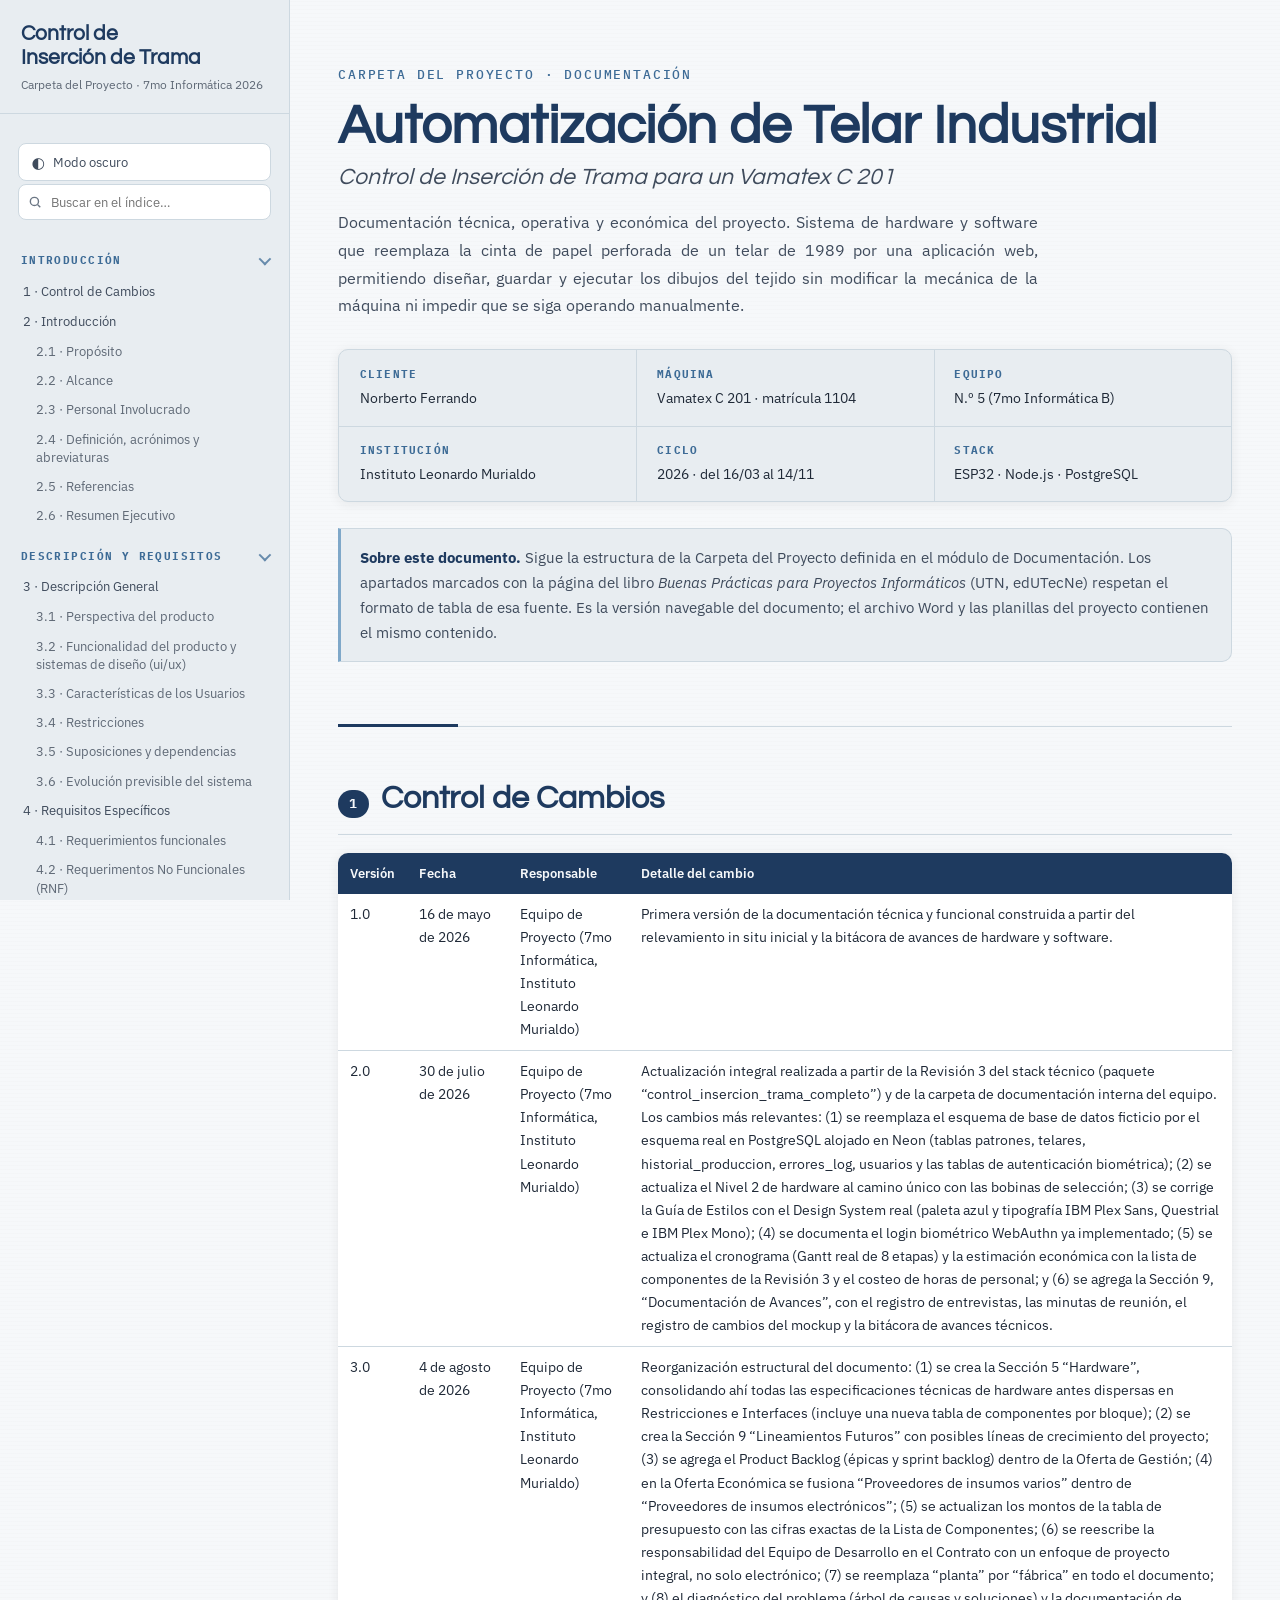
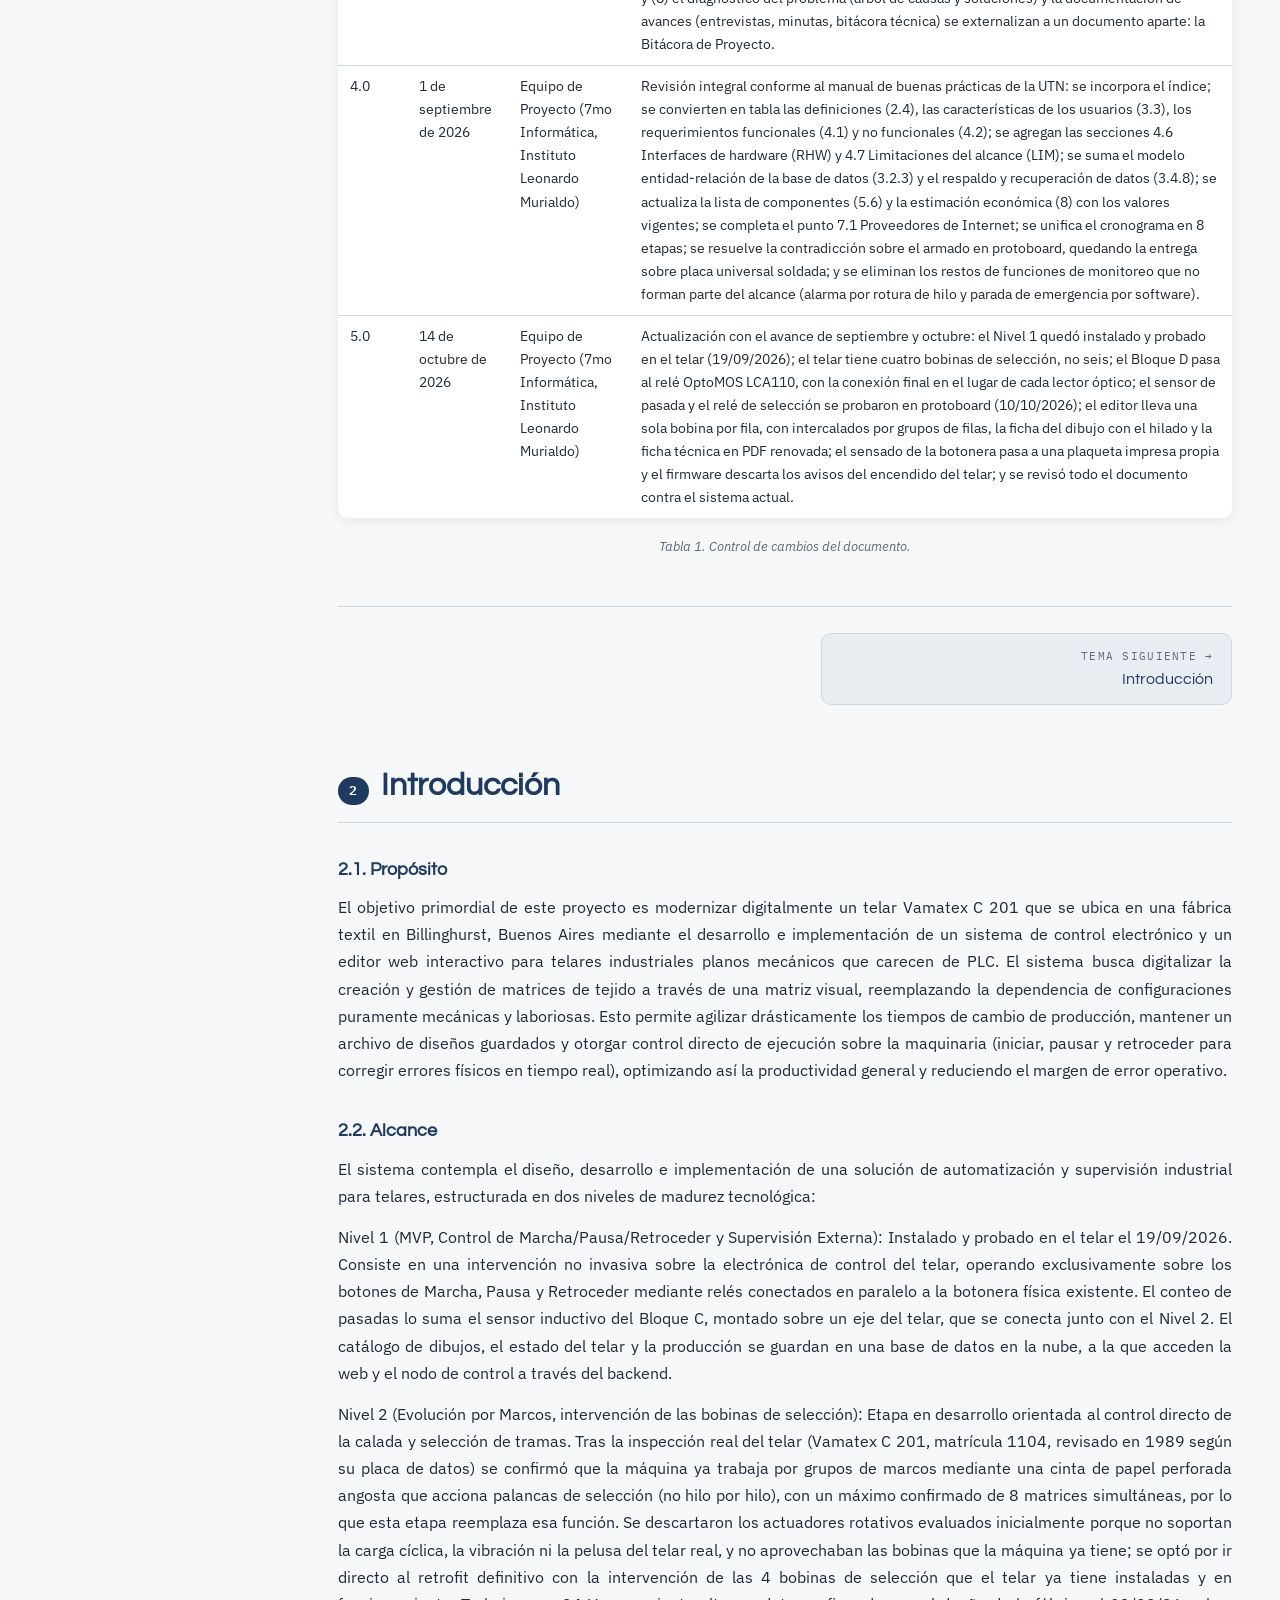
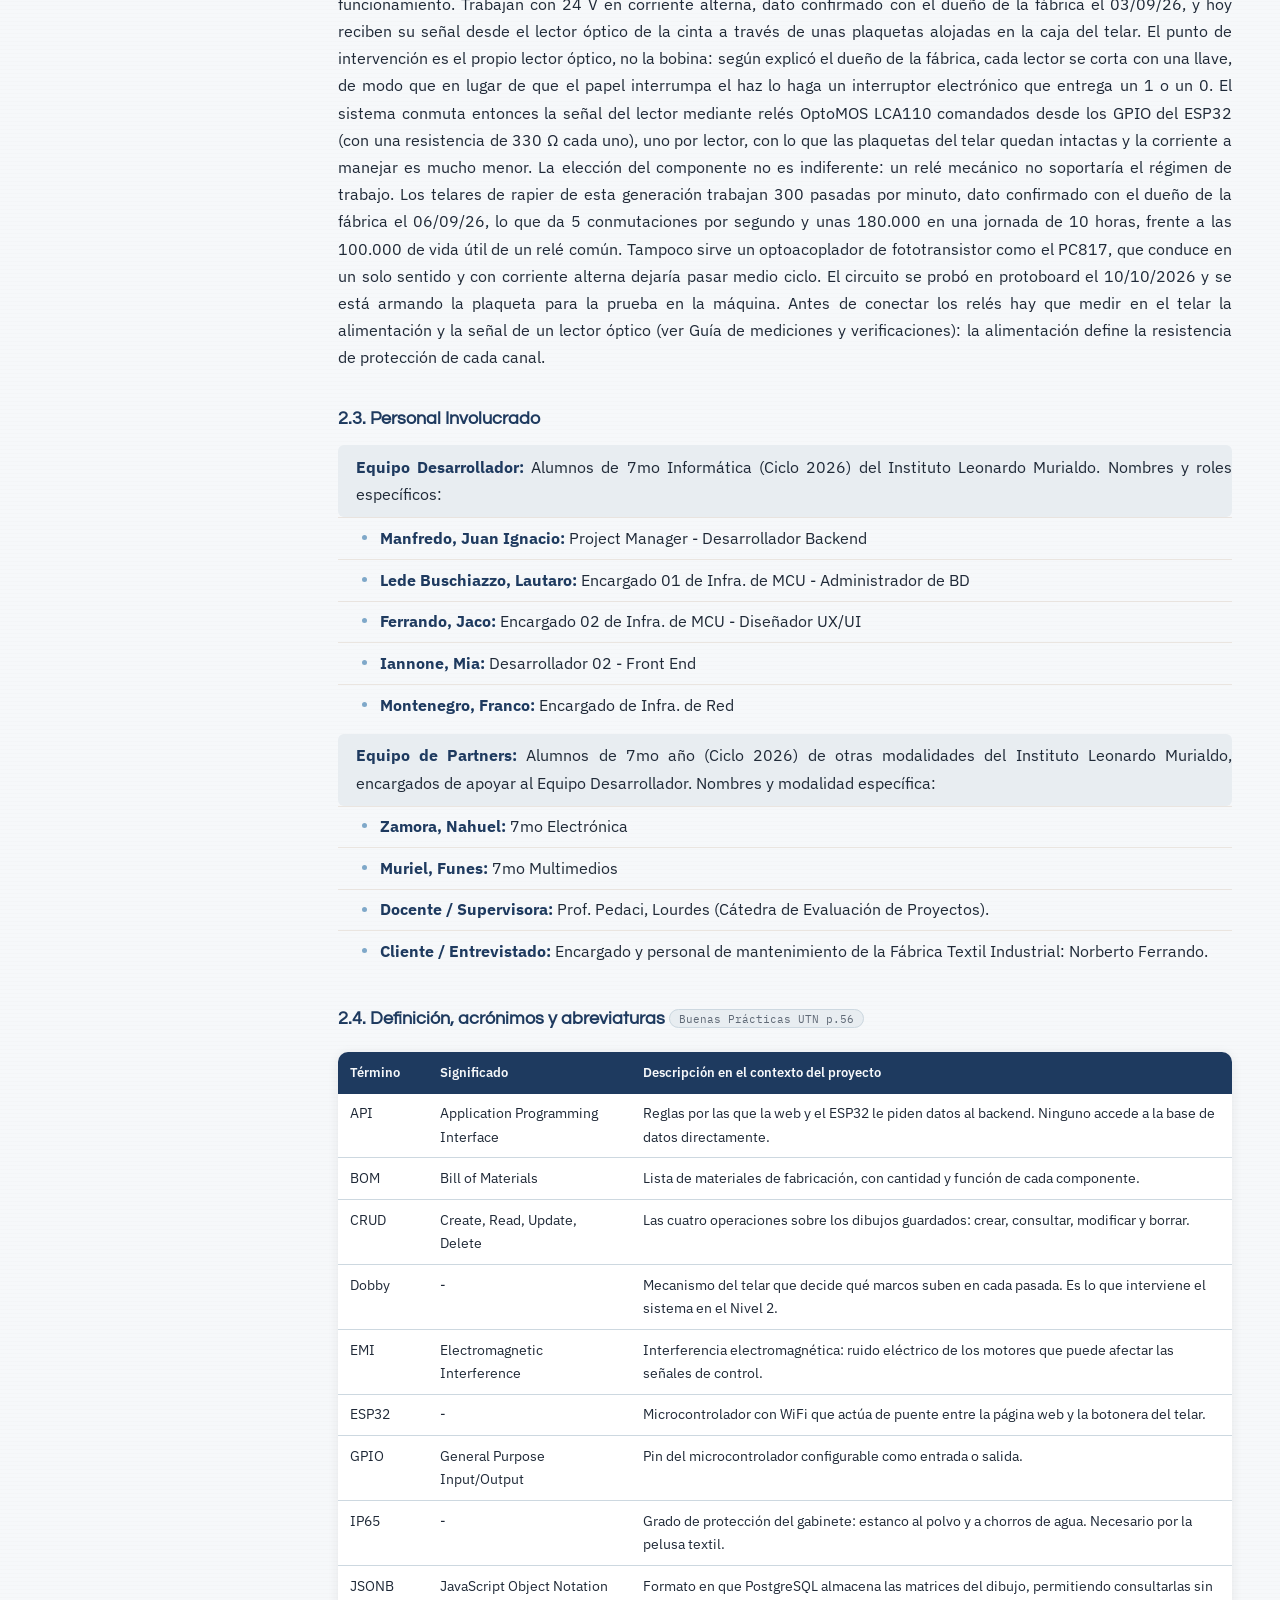
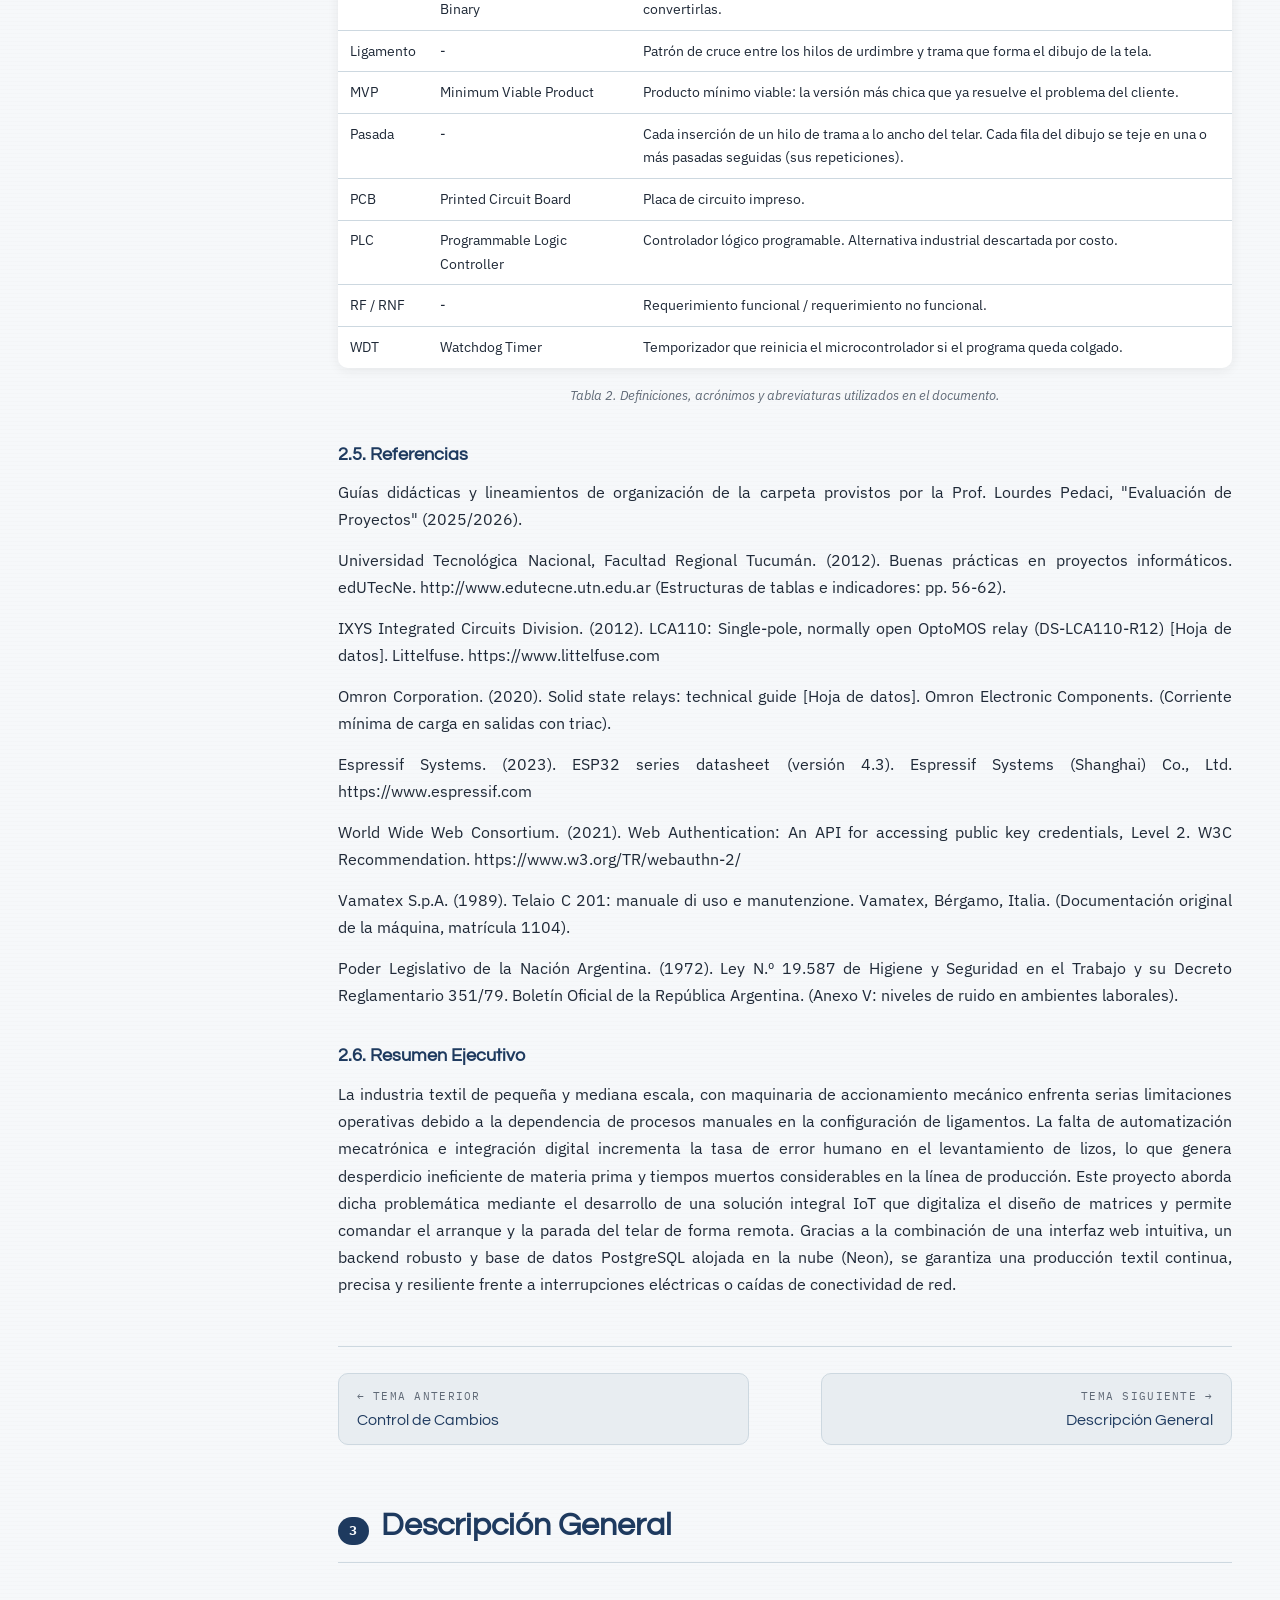
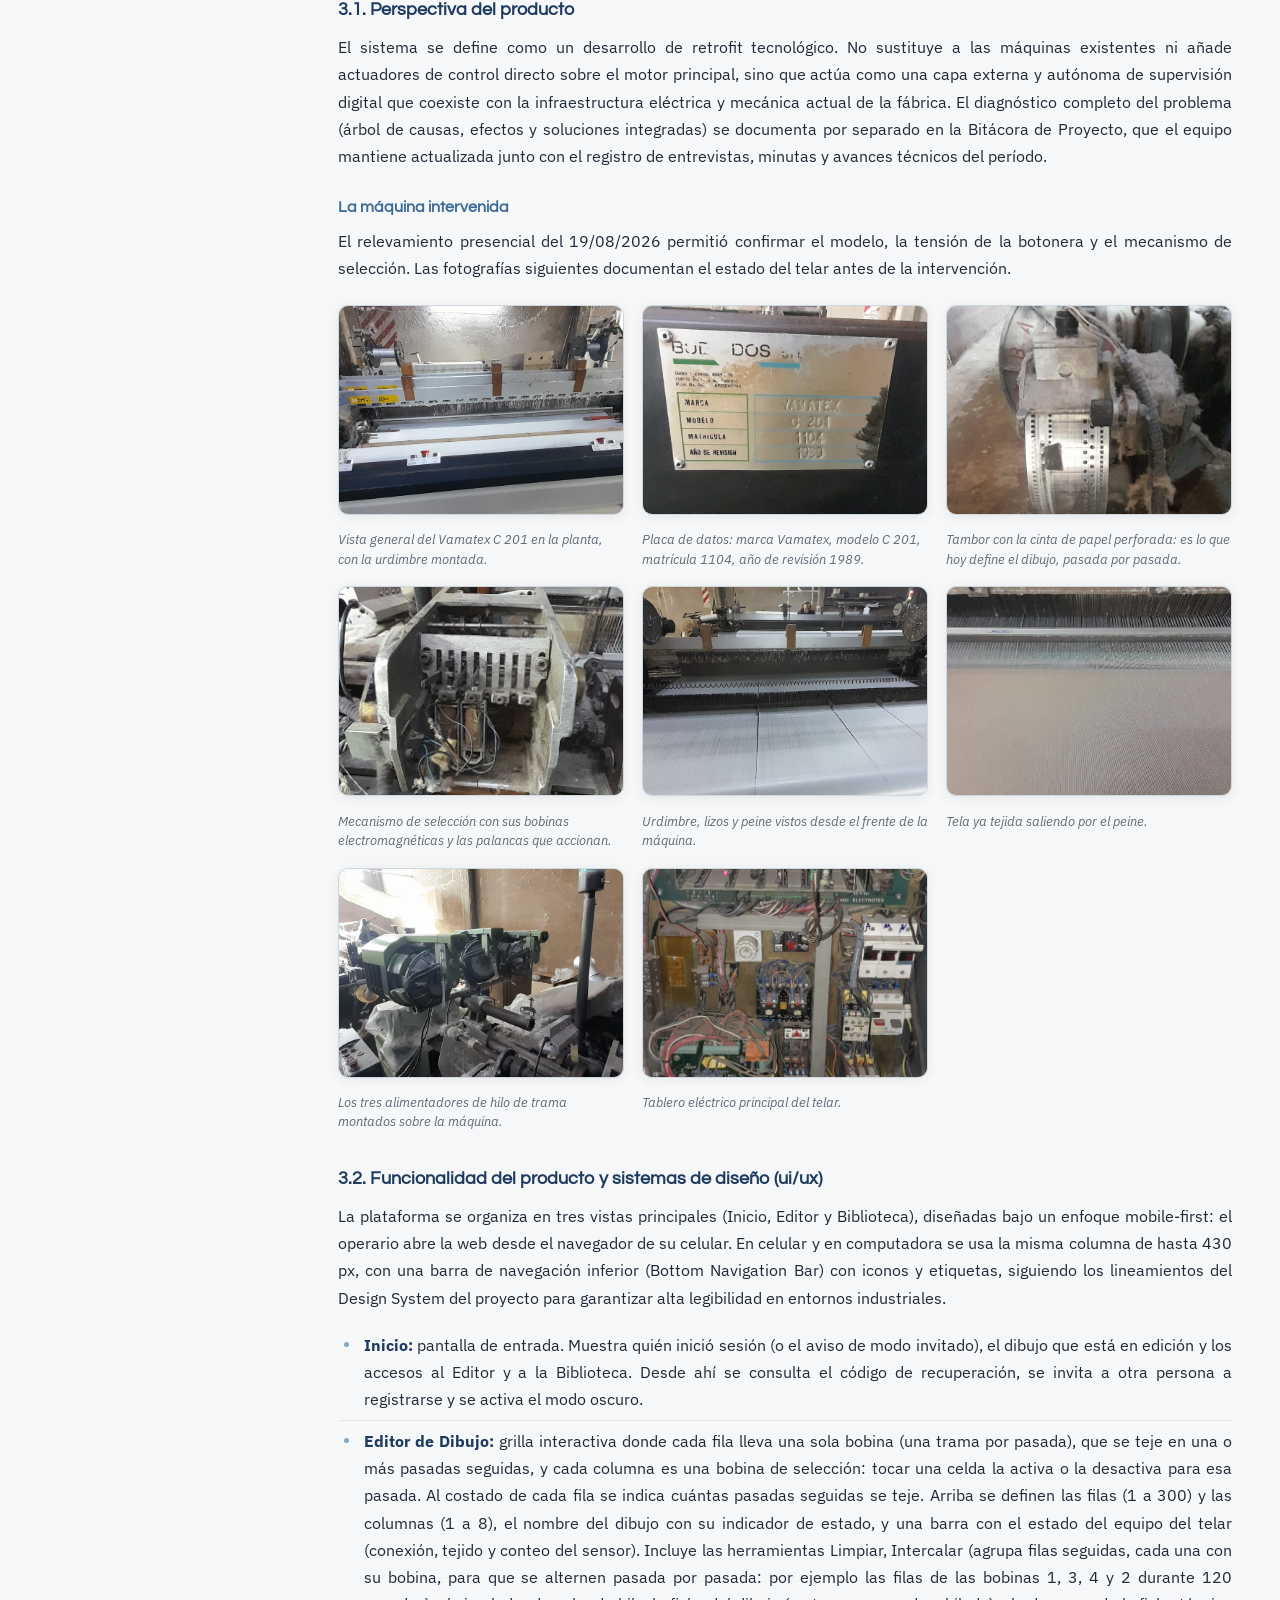
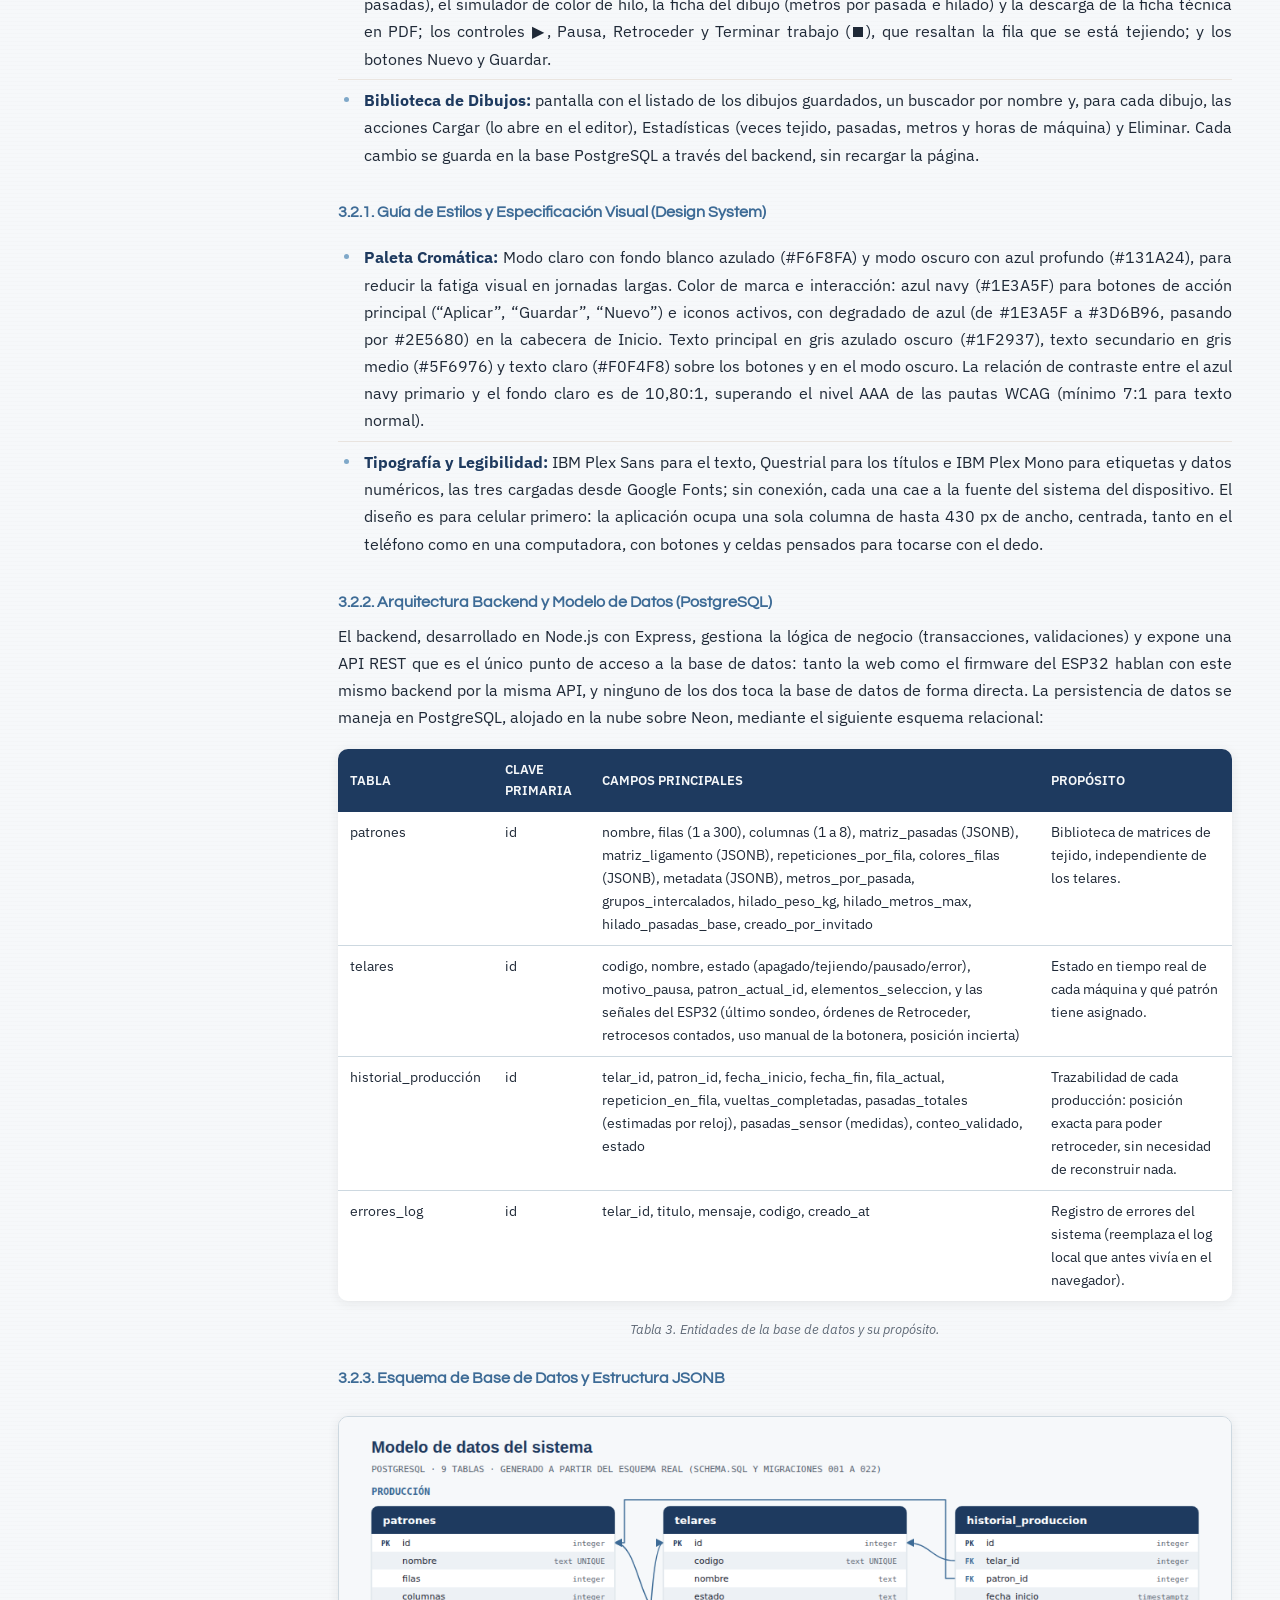
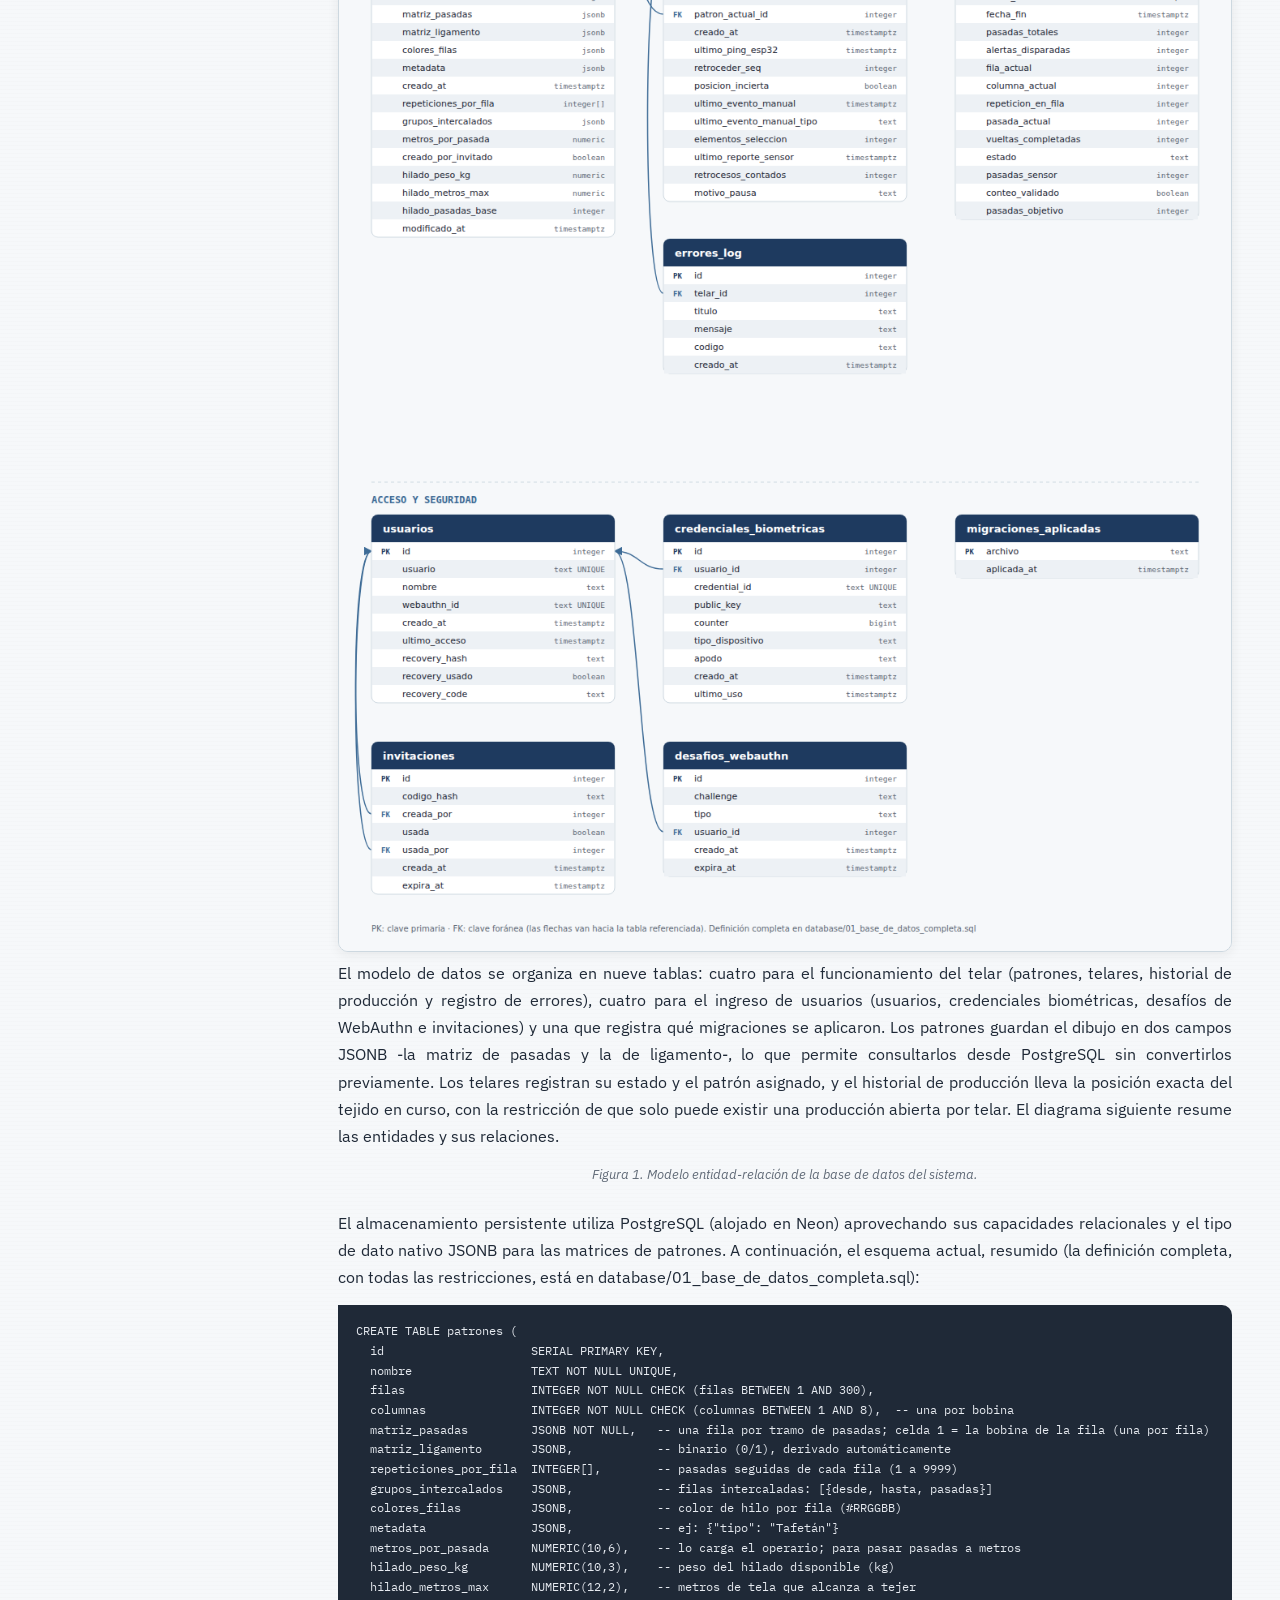
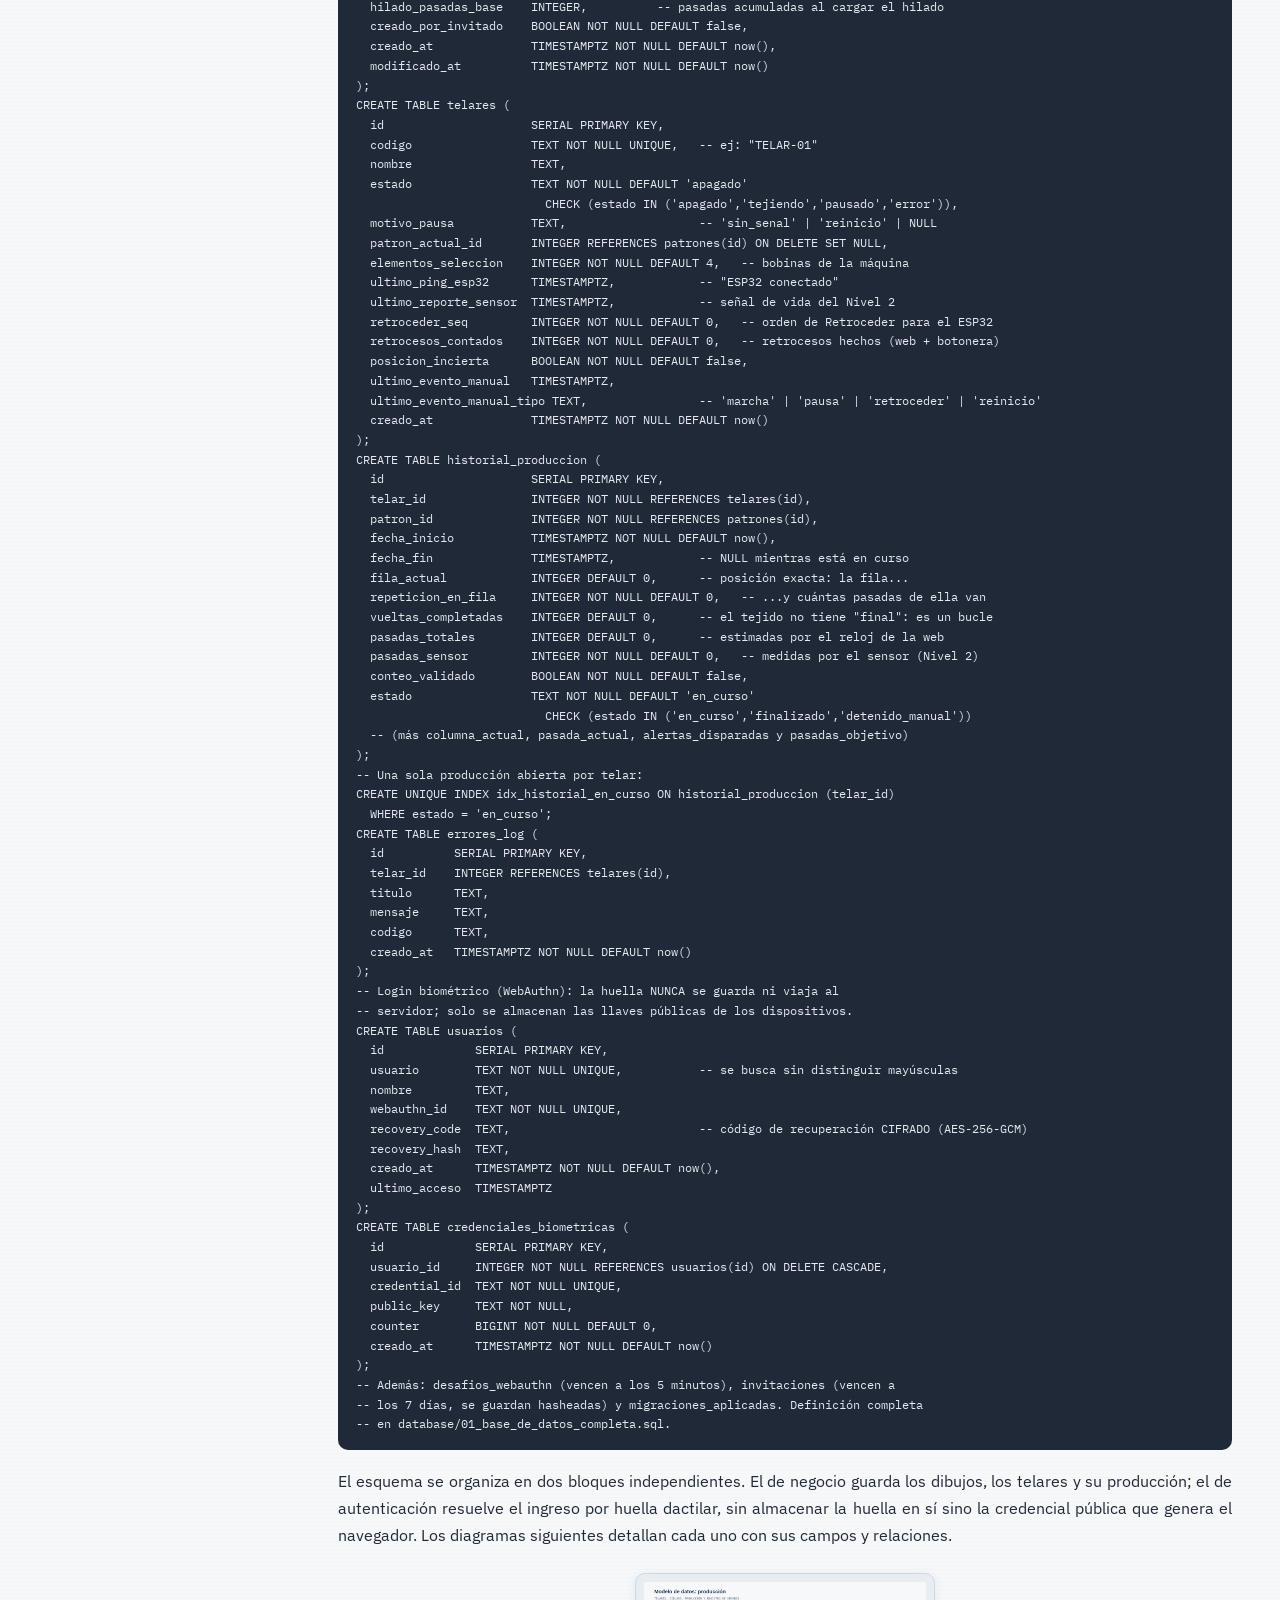
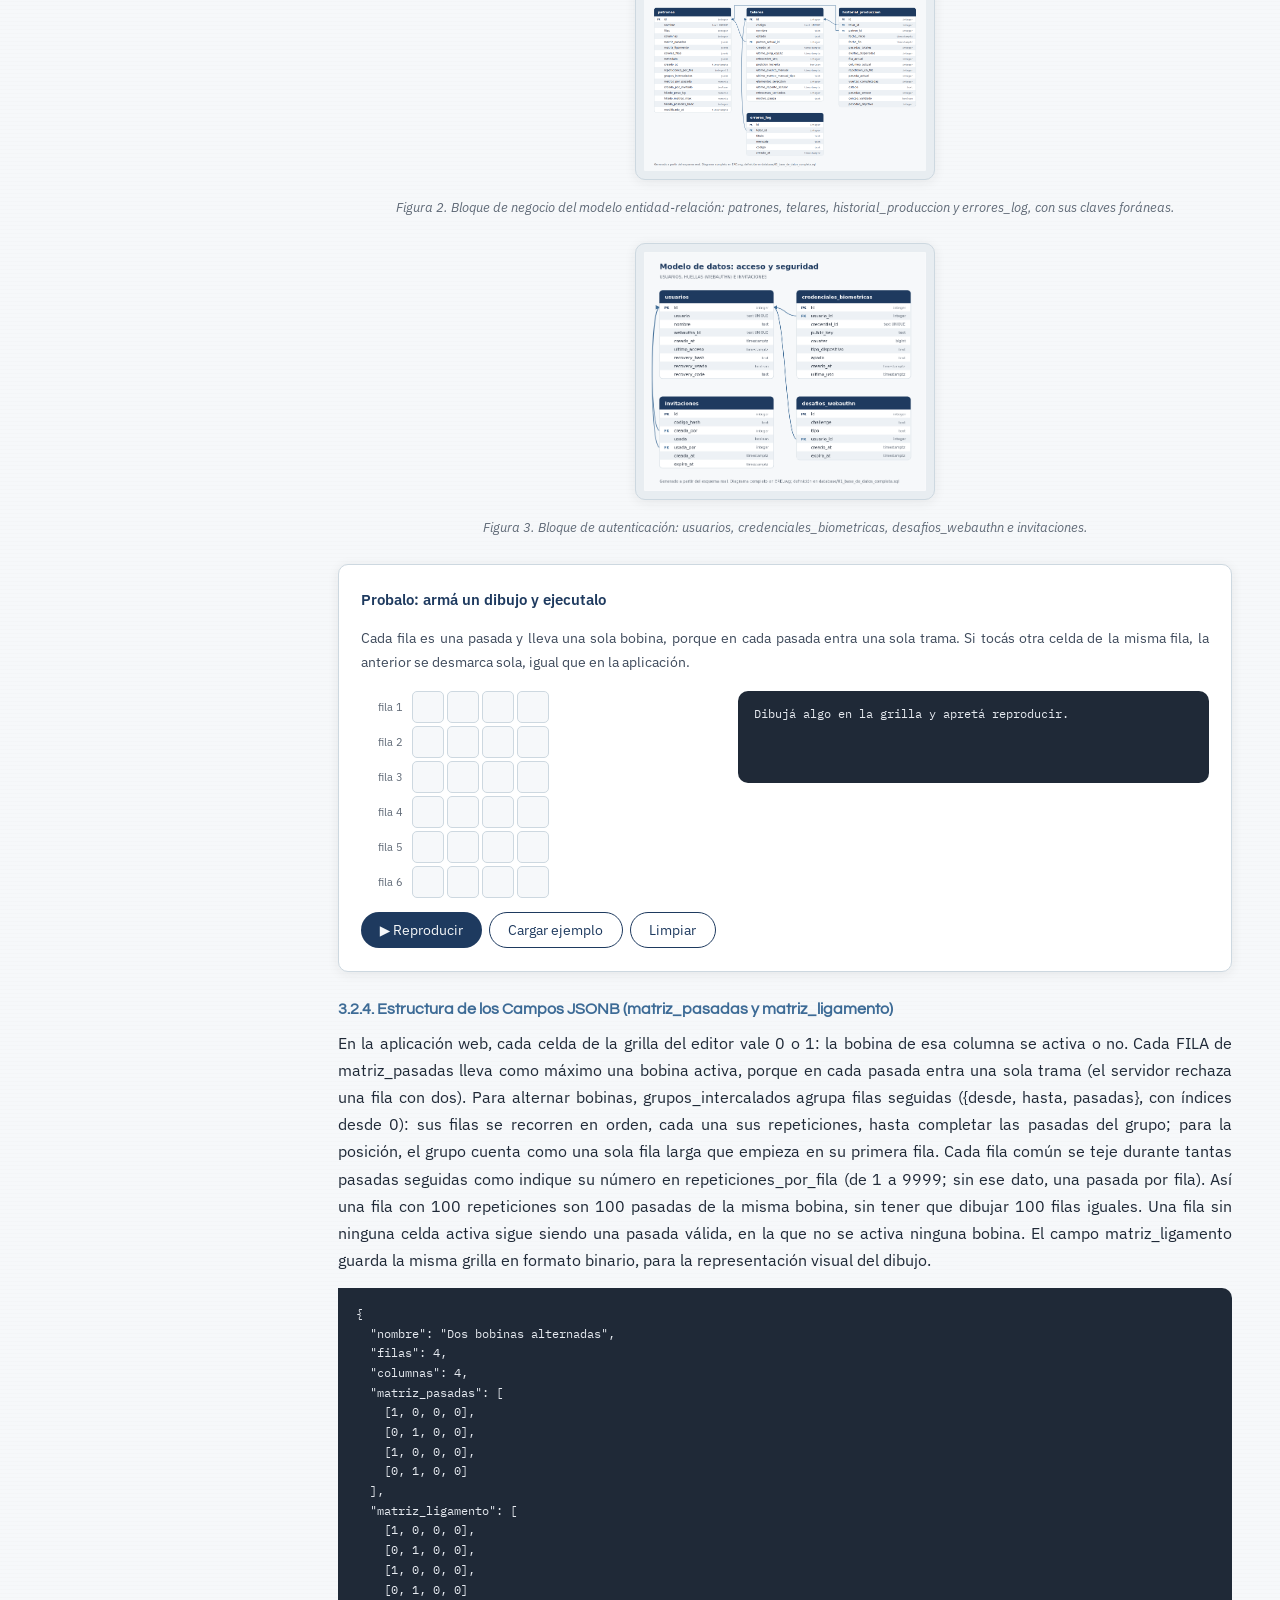
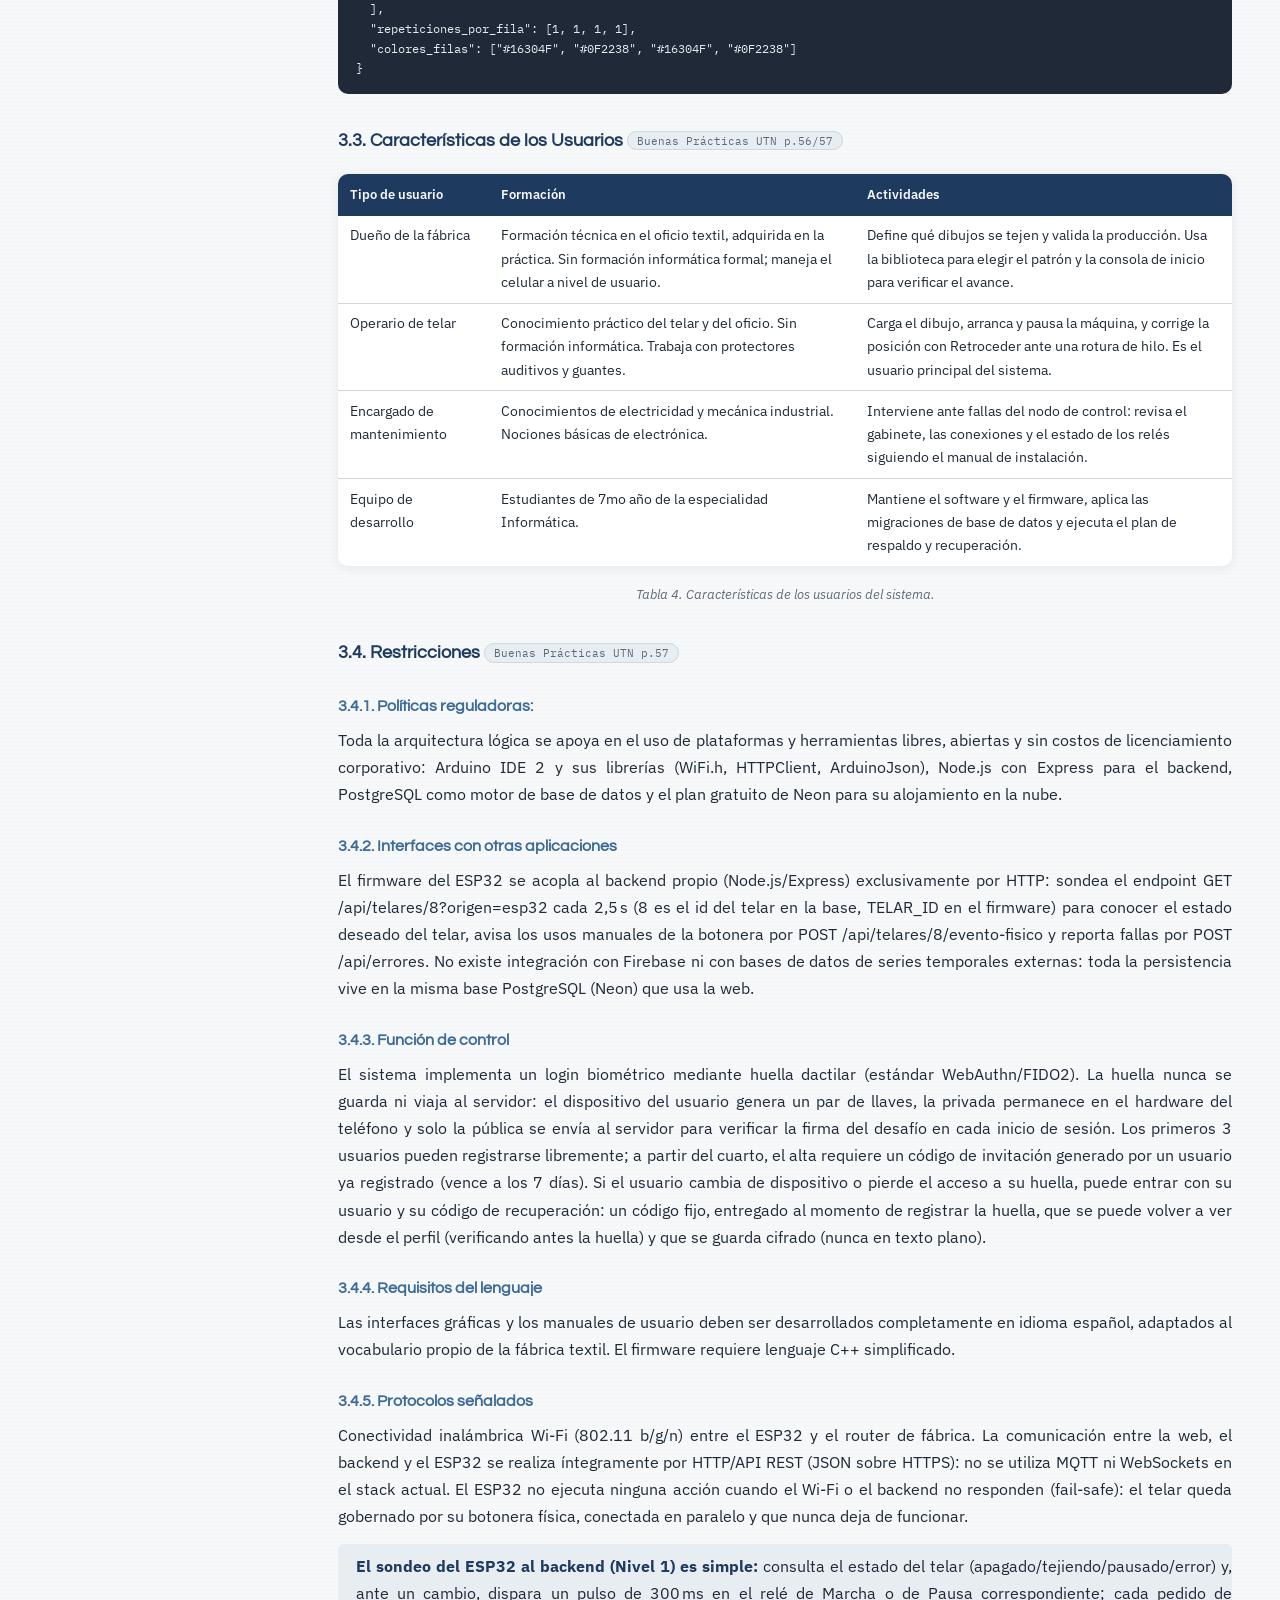
==== commit 9ad5912e: "Add files via upload" ====
--- a/index.html
+++ b/index.html
@@ -386,7 +386,7 @@
 <p class="cap">Tabla 10. Interfaces de hardware del nodo de control (RHW).</p>
 <h4>La botonera del telar</h4><p>Los cinco pulsadores de la máquina, repartidos en dos tableros. El sistema interviene Marcha y Pausa, del tablero principal, y Retroceder, del secundario; Impulso y Avanzar quedan fuera del alcance por encontrarse desconectados.</p><div class="gal"><figure><img src="fotos/botonera-principal.jpg" alt="Tablero principal: «Marcia Discontinua» (Impulso), «Stop» (Pausa) y «Avviamento / Start» (Marcha)." loading="lazy"><figcaption>Tablero principal: "Marcia Discontinua" (Impulso), "Stop" (Pausa) y "Avviamento / Start" (Marcha).</figcaption></figure><figure><img src="fotos/botonera-secundaria.jpg" alt="Tablero secundario: «Avanti / Advance» (Avanzar) e «Indietro / Returne» (Retroceder)." loading="lazy"><figcaption>Tablero secundario: "Avanti / Advance" (Avanzar) e "Indietro / Returne" (Retroceder).</figcaption></figure></div><h3 id="s4-7">4.7. Limitaciones del alcance (LIM)</h3>
 <p>Se registran explícitamente las funciones que quedan fuera del alcance de esta entrega, con el motivo de la exclusión y su continuidad prevista.</p>
-<div class="tw"><table><thead><tr><th>ID</th><th>Limitación</th><th>Situación actual</th><th>Motivo</th><th>Continuidad</th></tr></thead><tbody><tr><td>LIM01</td><td>Control del dibujo por marcos (Nivel 2)</td><td>El telar sigue tomando el patrón de su cinta de papel perforada. El sistema todavía no comanda las bobinas de selección: el 10/10/2026 el circuito se probó en protoboard y funcionó, y se está haciendo la plaqueta para la prueba en la máquina.</td><td>El punto de intervención ya está definido (la señal de cada lector óptico). Falta medir la salida de un lector y armar y probar los Bloques C y D.</td><td>En desarrollo (Etapa 05)</td></tr><tr><td>LIM02</td><td>Conteo real de pasadas, RESUELTO EN ESTA ETAPA</td><td>El sensor inductivo del Bloque C se incorpora al alcance de esta entrega.</td><td>Su punto de montaje quedó definido el 10/09/2026, sobre un eje que da una vuelta por pasada; el 10/10/2026 se probó en protoboard con el ESP32 y funcionó. Hasta que el sensor se conecte al Nivel 2 en la máquina y se valide su conteo, el avance es una estimación por tiempo.</td><td>Incluido en esta etapa</td></tr><tr><td>LIM03</td><td>Botones Avanzar e Impulso</td><td>Quedan fuera del sistema: no se accionan ni se sensan.</td><td>Se encuentran desconectados en la máquina, según relevamiento.</td><td>Excluido</td></tr><tr><td>LIM04</td><td>Aplicación Android</td><td>Se entrega solo la base de arquitectura, sin funcionalidad.</td><td>El producto de esta etapa es la aplicación web, accesible desde el navegador del celular.</td><td>Lineamiento futuro</td></tr><tr><td>LIM05</td><td>Placa de circuito impreso a medida</td><td>La entrega se realiza sobre placa universal perforada soldada, salvo la plaqueta del sensado de la botonera, que es impresa.</td><td>El diseño y la fabricación de un PCB propio para todo el nodo solo se justifica ante una producción en serie.</td><td>Lineamiento futuro</td></tr><tr><td>LIM06</td><td>Enlace de Internet redundante</td><td>Se utiliza el servicio existente de la fábrica, sin respaldo por red móvil.</td><td>El sistema es fail-safe: ante un corte, el telar sigue operable a mano y no se detiene la producción.</td><td>Lineamiento futuro</td></tr><tr><td>LIM07</td><td>Operación de múltiples telares</td><td>El nodo controla un único telar, identificado en su configuración.</td><td>La arquitectura ya contempla varios telares en la base de datos; falta el hardware de cada nodo adicional.</td><td>Lineamiento futuro</td></tr></tbody></table></div>
+<div class="tw"><table><thead><tr><th>ID</th><th>Limitación</th><th>Situación actual</th><th>Motivo</th><th>Continuidad</th></tr></thead><tbody><tr><td>LIM01</td><td>Control del dibujo por marcos (Nivel 2)</td><td>El telar sigue tomando el patrón de su cinta de papel perforada. El sistema todavía no comanda las bobinas de selección: el 10/10/2026 el circuito se probó en protoboard y funcionó, y se está haciendo la plaqueta para la prueba en la máquina.</td><td>El punto de intervención ya está definido (la señal de cada lector óptico). Falta medir la salida de un lector y armar y probar los Bloques C y D.</td><td>En desarrollo (Etapa 07)</td></tr><tr><td>LIM02</td><td>Conteo real de pasadas, RESUELTO EN ESTA ETAPA</td><td>El sensor inductivo del Bloque C se incorpora al alcance de esta entrega.</td><td>Su punto de montaje quedó definido el 10/09/2026, sobre un eje que da una vuelta por pasada; el 10/10/2026 se probó en protoboard con el ESP32 y funcionó. Hasta que el sensor se conecte al Nivel 2 en la máquina y se valide su conteo, el avance es una estimación por tiempo.</td><td>Incluido en esta etapa</td></tr><tr><td>LIM03</td><td>Botones Avanzar e Impulso</td><td>Quedan fuera del sistema: no se accionan ni se sensan.</td><td>Se encuentran desconectados en la máquina, según relevamiento.</td><td>Excluido</td></tr><tr><td>LIM04</td><td>Aplicación Android</td><td>Se entrega solo la base de arquitectura, sin funcionalidad.</td><td>El producto de esta etapa es la aplicación web, accesible desde el navegador del celular.</td><td>Lineamiento futuro</td></tr><tr><td>LIM05</td><td>Placa de circuito impreso a medida</td><td>La entrega se realiza sobre placa universal perforada soldada, salvo la plaqueta del sensado de la botonera, que es impresa.</td><td>El diseño y la fabricación de un PCB propio para todo el nodo solo se justifica ante una producción en serie.</td><td>Lineamiento futuro</td></tr><tr><td>LIM06</td><td>Enlace de Internet redundante</td><td>Se utiliza el servicio existente de la fábrica, sin respaldo por red móvil.</td><td>El sistema es fail-safe: ante un corte, el telar sigue operable a mano y no se detiene la producción.</td><td>Lineamiento futuro</td></tr><tr><td>LIM07</td><td>Operación de múltiples telares</td><td>El nodo controla un único telar, identificado en su configuración.</td><td>La arquitectura ya contempla varios telares en la base de datos; falta el hardware de cada nodo adicional.</td><td>Lineamiento futuro</td></tr></tbody></table></div>
 <p class="cap">Tabla 11. Limitaciones del alcance de la entrega (LIM).</p>
 </section>
 <section id="s5">
@@ -428,23 +428,25 @@
 </section>
 <section id="s6">
 <h2><span class="n">6</span>Oferta de Gestión</h2>
-<h3 id="s6-1">6.1. GANTT</h3><div class="gantt-box"><div class="gb-t"><span class="gb-et">Cronograma</span><h4>Gantt del proyecto</h4><p>Ocho etapas, 160 tareas, del 16/03/2026 al 14/11/2026. La planilla viva se consulta y edita en línea.</p></div><div class="gb-a"><a class="pri" href="https://docs.google.com/spreadsheets/d/1j9wnMkIVjhfJJa1L1moT2Me8cceHcB-8K-QVOFKrYMg/edit?usp=drive" target="_blank" rel="noopener"><svg viewBox="0 0 24 24" width="15" height="15" fill="none" stroke="currentColor" stroke-width="2"><rect x="3" y="4" width="18" height="16" rx="2"/><path d="M6 9h7M6 13h11M6 17h5"/></svg>Abrir el Gantt completo</a><a href="https://drive.google.com/drive/folders/1_fm_XLeg3niDwfOnUQ7fJfQqJblQ3a85?usp=drive_link" target="_blank" rel="noopener"><svg viewBox="0 0 24 24" width="15" height="15" fill="currentColor"><path d="M7.7 2h8.6l5.2 9h-8.6zM6.4 3.3 1.2 12.4 5.5 20l5.2-9zM7.3 21h13.4l2.1-3.7H9.4z"/></svg>Carpeta en Drive</a></div></div>
+<h3 id="s6-1">6.1. GANTT</h3><div class="gantt-box"><div class="gb-t"><span class="gb-et">Cronograma</span><h4>Gantt del proyecto</h4><p>Ocho etapas, 166 tareas, del 16/03/2026 al 14/11/2026. La planilla viva se consulta y edita en línea.</p></div><div class="gb-a"><a class="pri" href="https://docs.google.com/spreadsheets/d/1j9wnMkIVjhfJJa1L1moT2Me8cceHcB-8K-QVOFKrYMg/edit?usp=drive" target="_blank" rel="noopener"><svg viewBox="0 0 24 24" width="15" height="15" fill="none" stroke="currentColor" stroke-width="2"><rect x="3" y="4" width="18" height="16" rx="2"/><path d="M6 9h7M6 13h11M6 17h5"/></svg>Abrir el Gantt completo</a><a href="https://drive.google.com/drive/folders/1_fm_XLeg3niDwfOnUQ7fJfQqJblQ3a85?usp=drive_link" target="_blank" rel="noopener"><svg viewBox="0 0 24 24" width="15" height="15" fill="currentColor"><path d="M7.7 2h8.6l5.2 9h-8.6zM6.4 3.3 1.2 12.4 5.5 20l5.2-9zM7.3 21h13.4l2.1-3.7H9.4z"/></svg>Carpeta en Drive</a></div></div>
 <div class="gantt-box"><div class="gb-t"><span class="gb-et">Flujo de fondos</span><h4>Cashflow del proyecto</h4><p>Costos de personal por rol y por etapa, semana a semana, con el Valor Actual Neto descontado a la tasa de referencia del sistema bancario. Vive en la misma planilla que el Gantt.</p></div><div class="gb-a"><a class="pri" href="https://docs.google.com/spreadsheets/d/1j9wnMkIVjhfJJa1L1moT2Me8cceHcB-8K-QVOFKrYMg/edit?usp=drive" target="_blank" rel="noopener"><svg viewBox="0 0 24 24" width="15" height="15" fill="none" stroke="currentColor" stroke-width="2"><circle cx="12" cy="12" r="9"/><path d="M12 7v10M9 9.5c0-1.5 1.3-2 3-2s3 .8 3 2c0 1.4-1.3 2-3 2s-3 .6-3 2c0 1.2 1.3 2 3 2s3-.5 3-2"/></svg>Ver el Cashflow</a></div></div>
 <figure><img src="gantt.png" alt="Figura 11. Cronograma del proyecto organizado en 8 etapas.">
-<p>El cronograma completo del proyecto se organiza en ocho etapas de trabajo, desde la definición inicial hasta la presentación final, con un total de 160 tareas distribuidas entre los integrantes del equipo. La figura siguiente resume las etapas, su cantidad de tareas y sus fechas de inicio y cierre.</p>
+<p>El cronograma completo del proyecto se organiza en ocho etapas de trabajo, desde la definición inicial hasta la presentación final, con un total de 166 tareas distribuidas entre los integrantes del equipo. La figura siguiente resume las etapas, su cantidad de tareas y sus fechas de inicio y cierre.</p>
 <figcaption>Figura 11. Cronograma del proyecto organizado en 8 etapas, del 16/03/2026 al 14/11/2026.</figcaption></figure>
-<p>El cronograma real del proyecto (Gantt_2026 - Automatizacion de Telar Industrial.xlsx) comenzó el 16/03/2026 y proyecta su cierre el 14/11/2026 (243 días corridos), organizado en 8 etapas de trabajo. El cronograma completo, con las 160 tareas, sus responsables y sus dependencias, se mantiene en esa planilla, disponible en la carpeta compartida del equipo. Estado de avance a la fecha de esta versión de la documentación:</p>
+<p>El cronograma real del proyecto (Gantt_2026 - Automatizacion de Telar Industrial.xlsx) comenzó el 16/03/2026 y proyecta su cierre el 14/11/2026 (243 días corridos), organizado en 8 etapas de trabajo. El cronograma completo, con las 166 tareas, sus responsables y sus dependencias, se mantiene en esa planilla, disponible en la carpeta compartida del equipo. Estado de avance a la fecha de esta versión de la documentación:</p>
 <p><b>Etapas 01 a 03 (16/03 al 06/07/2026, completadas):</b></p>
 <p>Etapa 01, Definición de proyecto: análisis de mercado, dos rondas de entrevistas con el cliente, especificación de requerimientos y elección del proyecto final. Etapa 02, Mockup: investigación de referentes, Design System, wireframes y prototipo de alta fidelidad, validados con el cliente el 24/06/2026. Etapa 03, Armado de HTML/CSS + Servidor + BD: maquetación conectada al backend en Node.js/Express, base de datos PostgreSQL desplegada en Neon.</p>
-<p><b>Etapa 04 (06/07 en adelante, en curso):</b></p>
-<p>Integración Electrónica y Control Físico del Telar: árbol de problemas y soluciones, corrección del MVP con alta del login biométrico, diseño eléctrico y BOM del Nivel 1, compra de componentes, armado de la etapa de alimentación (220 V → 5 V), cableado ESP32↔relés, firmware en C++ y prueba integral de Marcha, Pausa y Retroceder en el telar real (hecha el 19/09/2026).</p>
+<p><b>Etapas 04 a 06 (06/07 al 16/10/2026, completadas):</b></p>
+<p>Etapa 04, Nivel 1: control de la botonera y sensado: árbol de problemas y soluciones, corrección del MVP con alta del login biométrico, diseño eléctrico y BOM del Nivel 1, compra de componentes, armado de la fuente propia (220 V → 5 V), cableado ESP32↔relés, sensado de la botonera, firmware en C++ y prueba integral de Marcha, Pausa y Retroceder en el telar real (hecha el 19/09/2026). Etapa 05, Nivel 2: selección de bobinas en banco: el sensor de pasada y los relés LCA110 probados en protoboard en la fábrica (10/10/2026), la conexión final del relé y el sensado de la botonera en una plaqueta propia. Etapa 06, Documentación, costos, manual y landing page: costos, modalidad de inversión y contrato, manuales de uso, landing page y video promocional.</p>
+<p><b>Etapas 07 y 08 (10/10 al 14/11/2026, en curso):</b></p>
+<p>Etapa 07, Plaquetas soldadas e instalación del Nivel 2 en el telar: las cinco plaquetas soldadas, la instalación del gabinete, la medición de los lectores, el sensor de pasada y los relés LCA110 en la máquina, la prueba integral y el período de prueba. Etapa 08, Cierre del proyecto y presentación final: la presentación a los profesores (04/11/2026), la prueba con un trabajador de la fábrica, el video de entrevista al cliente, la entrega al cliente y la presentación final en la Expo (14/11/2026).</p>
 <p><b>Diagrama de Tareas de Cátedra:</b></p>
 <p>El seguimiento del proyecto frente al calendario institucional se consolida en cinco hitos académicos, alineados a las 8 etapas reales del Gantt:</p>
 <p><b>HITO 1 (16/03 AL 10/05/2026, Etapa 01, completado):</b> Levantamiento de información y diagnóstico operativo en la fábrica textil. Dos rondas de entrevistas con el cliente, armado del Árbol de Problemas y Soluciones, definición del alcance funcional del retrofit y confección del Product Backlog inicial.</p>
 <p><b>HITO 2 (12/05 AL 06/07/2026, Etapas 02 y 03, completado):</b> Diseño de la arquitectura de software y validación del prototipo de alta fidelidad (sistema de diseño propio: paleta de azules, tipografía IBM Plex Sans y Questrial) con el cliente. Maquetación en HTML/CSS/JS, backend en Node.js/Express y modelado de la base de datos relacional en PostgreSQL (Neon).</p>
-<p><b>HITO 3 (06/07 AL 18/10/2026, Etapas 04 y 05, en curso):</b> Desarrollo del firmware del nodo ESP32 en C++: Nivel 1 (relés de Marcha, Pausa y Retroceder, instalado y probado en el telar el 19/09/2026) y Nivel 2 (control de las bobinas de selección: probado en protoboard el 10/10/2026, con la plaqueta en armado y la medición del lector pendiente). Alta del login biométrico WebAuthn y protecciones eléctricas del BOM.</p>
-<p><b>HITO 4 (Etapas 06 y 07, en curso):</b> Integración final de hardware y pruebas de campo en fábrica con los dos niveles de control operando en conjunto, validación de la sincronización de pasada y de la respuesta en tiempo real, e integración total con la base de datos de fábrica.</p>
-<p><b>HITO 5 (hasta 14/11/2026, Etapa 08, cierre):</b> Consolidación de la memoria técnica final, confección de manuales de usuario y mantenimiento, cierre del presupuesto y listado de componentes (BOM), y defensa final del proyecto técnico.</p>
+<p><b>HITO 3 (06/07 AL 16/10/2026, Etapas 04 y 05, completado):</b> Desarrollo del firmware del nodo ESP32 en C++: Nivel 1 (relés de Marcha, Pausa y Retroceder, instalado y probado en el telar el 19/09/2026) y Nivel 2 (control de las bobinas de selección: probado en protoboard el 10/10/2026; las plaquetas soldadas y la medición del lector siguen en la Etapa 07). Alta del login biométrico WebAuthn y protecciones eléctricas del BOM.</p>
+<p><b>HITO 4 (13/09 AL 05/11/2026, Etapas 06 y 07, en curso):</b> Integración final de hardware y pruebas de campo en fábrica con los dos niveles de control operando en conjunto, validación de la sincronización de pasada y de la respuesta en tiempo real, e integración total con la base de datos de fábrica.</p>
+<p><b>HITO 5 (02/11 AL 14/11/2026, Etapa 08, cierre):</b> Consolidación de la memoria técnica final, confección de manuales de usuario y mantenimiento, cierre del presupuesto y listado de componentes (BOM), la presentación a los profesores (04/11/2026) y la defensa final del proyecto técnico.</p>
 <h3 id="s6-2">6.2. Product Backlog</h3>
 <p>Backlog global del proyecto, organizado por épicas (grandes bloques funcionales) y priorizado desde lo más visual y básico hasta el control mecánico más complejo. Refleja la planificación base del equipo; el estado real de avance de cada ítem se sigue en el Gantt (Sección 6.1) y en la Bitácora de Proyecto.</p>
 <div class="pb-ep"><span class="pb-n">Épica 1</span><h4>Interfaz y navegación</h4></div><ul class="pb"><li><span class="pb-id">PB-1.1</span><b>Layout Principal (HTML/CSS)</b><span class="pb-d">Pantalla de inicio clara y estructurada que divide el espacio entre el área de diseño visual y los controles de la máquina, para operar de forma intuitiva.</span></li><li><span class="pb-id">PB-1.2</span><b>Explorador de Matrices</b><span class="pb-d">Listado lateral con las matrices ya guardadas en la base de datos, para seleccionar una rápidamente y mandarlo a tejer.</span></li><li><span class="pb-id">PB-1.3</span><b>Limpieza de Interfaz</b><span class="pb-d">Botones grandes y legibles en pantallas táctiles o monitores industriales, sin necesidad de navegar por menús ocultos.</span></li></ul><div class="pb-ep"><span class="pb-n">Épica 2</span><h4>Editor de matrices</h4></div><ul class="pb"><li><span class="pb-id">PB-2.1</span><b>Grilla Interactiva Base</b><span class="pb-d">Lienzo HTML cuadriculado donde un clic alterna el estado de la celda (1 = levantado, 0 = abajo), para dibujar el ligamento.</span></li><li><span class="pb-id">PB-2.2</span><b>Ajuste de Dimensiones</b><span class="pb-d">Inputs numéricos para definir dinámicamente cuántos hilos de urdimbre y pasadas de trama tendrá la matriz antes de empezar a dibujar.</span></li><li><span class="pb-id">PB-2.3</span><b>Empaquetador de Datos (JS)</b><span class="pb-d">El dibujo visual de la grilla se convierte automáticamente en un arreglo bidimensional (JSON) en segundo plano, listo para viajar al servidor.</span></li><li><span class="pb-id">PB-2.4</span><b>Herramientas de Agilidad</b><span class="pb-d">Botones de acceso rápido para “Limpiar grilla”, “Invertir colores” o “Completar fila”, para no tener que hacer cientos de clics manuales en matrices grandes.</span></li></ul><div class="pb-ep"><span class="pb-n">Épica 3</span><h4>Persistencia y base de datos</h4></div><ul class="pb"><li><span class="pb-id">PB-3.1</span><b>Guardado de Nuevo Patrón (Create)</b><span class="pb-d">Escribir un nombre y presionar “Guardar” para que la matriz actual se inserte en PostgreSQL sin recargar la página.</span></li><li><span class="pb-id">PB-3.2</span><b>Lectura de Matrices (Read)</b><span class="pb-d">Endpoint que trae el historial de matrices guardadas y las inyecta en el Explorador de Matrices de la UI.</span></li><li><span class="pb-id">PB-3.3</span><b>Edición y Sobrescritura (Update)</b><span class="pb-d">Abrir un patrón existente, modificarlo y guardar los cambios sobre el mismo registro.</span></li><li><span class="pb-id">PB-3.4</span><b>Eliminación Segura (Delete)</b><span class="pb-d">Borrar matrices que ya no sirven para mantener limpia la biblioteca.</span></li></ul><div class="pb-ep"><span class="pb-n">Épica 4</span><h4>Comunicación con el nodo</h4></div><ul class="pb"><li><span class="pb-id">PB-4.1</span><b>Consola de Ejecución</b><span class="pb-d">Botones de &quot;Play&quot; (Marcha), &quot;Pausa&quot; y &quot;Retroceder&quot; que le indican al ESP32 cuándo arrancar, detener o retroceder el telar.</span></li><li><span class="pb-id">PB-4.2</span><b>Feedback Visual en Vivo</b><span class="pb-d">Mientras la máquina teje, la interfaz web resalta en color la fila exacta de la matriz que el telar está procesando.</span></li><li><span class="pb-id">PB-4.3</span><b>Función “Volver Atrás”</b><span class="pb-d">Ante un error físico en el hilo, poder retroceder un paso la posición registrada y que el resaltado visual en la web retroceda en conjunto, sincronizando el estado del sistema con lo que el operario corrige a mano. Nota: este ítem, planteado originalmente como reversión mecánica de motores, se resolvió finalmente a nivel de posición/base de datos; su implementación final se documenta en el RF08.</span></li><li><span class="pb-id">PB-4.4</span><b>Reanudación Segura</b><span class="pb-d">Tras usar “Volver Atrás” y acomodar el hilo manualmente, poder presionar “Play” y que el sistema retome el flujo exactamente desde ese punto restablecido.</span></li></ul><p>Para la etapa inicial del proyecto (Etapa 03 del Gantt), el trabajo se enfocó en construir las bases web y la conexión de la base de datos, asegurando que los datos fluyeran desde la pantalla hasta PostgreSQL:</p>
@@ -480,14 +482,14 @@
 <section id="s8">
 <h2><span class="n">8</span>Estimación Económica</h2>
 <figure><img src="estimacion.png" alt="Figura de la seccion 8">
-<p>El presupuesto se organiza en cuatro bloques de compra y confirma que toda la arquitectura de software seleccionada es de uso libre, con costo de licenciamiento mensual de $0. Los valores corresponden a la revisión del 28/08/2026 y se mantienen actualizados en la planilla del equipo (Lista_de_componentes_Control_Trama.xlsx y Estimacion_Costos_Ganancia_Contrato_v4.docx).</p>
-<figcaption>Figura 13. Estructura de costos del proyecto y esquema del servicio de mantenimiento.</figcaption></figure>
-<p>Los componentes efectivamente adquiridos para el Bloque A suman $73.653, a los que se agregan $13.950 del Bloque C y $34.536 del Bloque D, totalizando $122.139 en materiales. Sumando los gastos operativos de $109.675 y el valor del trabajo del equipo, valuado en $29.411.089 según las tarifas del proyecto, el costo total asciende a $29.642.903. Aplicando el margen del 25 % previsto, el presupuesto final es de $37.053.629, con una ganancia proyectada de $7.410.726.</p>
+<p>El presupuesto se organiza en cuatro bloques de compra y confirma que toda la arquitectura de software seleccionada es de uso libre, con costo de licenciamiento mensual de $0. Los valores corresponden a la revisión del 19/10/2026 y se mantienen actualizados en la planilla del equipo (Lista_de_componentes_Control_Trama.xlsx y Estimacion_Costos_Ganancia_Contrato_v4.docx).</p>
+<figcaption>Figura 13. Estructura de costos del proyecto.</figcaption></figure>
+<p>Los componentes efectivamente adquiridos para el Bloque A suman $73.653, a los que se agregan $13.950 del Bloque C y $34.536 del Bloque D, totalizando $122.139 en materiales. Sumando los gastos operativos de $109.675 y el valor del trabajo del equipo, valuado en $31.325.190 según las tarifas del proyecto, el costo total asciende a $31.557.004. Aplicando el margen del 25 % previsto, el presupuesto final es de $39.446.255, con una ganancia proyectada de $7.889.251.</p>
 <div class="tw"><table><thead><tr><th>BLOQUE DE COMPRA</th><th>CONTENIDO</th><th>CUÁNDO COMPRARLO</th><th>¿GRATIS/PRESTADO?</th><th>SUBTOTAL</th></tr></thead><tbody><tr><td>Bloque A, Nivel 1 (control y sensado)</td><td>ESP32, dos módulos de relé (uno de 2 canales y uno individual, 3 salidas en total), fuente HLK-5M05 220V→5V, fusible lento 1A, 3 optoacopladores PC817 con sus puentes rectificadores y resistencias limitadoras, 6 resistencias de polarización, capacitores de desacople, gabinete IP65, prensacables, borneras, cable multifilar de 6 conductores y 1 mm² y placa universal.</td><td>Etapa 4</td><td>No</td><td>$73.653</td></tr><tr><td>Bloque C, Sensor de pasada</td><td>Sensor inductivo LJ12A3-4-Z/BX (ya adquirido), optoacoplador y resistencias de adaptación de nivel, más el soporte de montaje (ya construido y montado el 10/09/2026).</td><td>Incluido en esta etapa</td><td>No</td><td>$13.950</td></tr><tr><td>Bloque D, Nivel 2 (selección del dibujo)</td><td>Intervención de las 4 bobinas de selección ya instaladas en el telar, que trabajan con 24 V en alterna: relés OptoMOS LCA110 (uno por lector óptico) con sus zócalos y sus resistencias (330 Ω y 10 kΩ del lado del ESP32; de protección y 10 kΩ ½ W del lado del telar). Las bobinas se siguen alimentando desde el propio telar.</td><td>Recién después de medir (tarea 5.9)</td><td>No</td><td>$34.536 (a completar tras medir la salida del lector óptico)</td></tr><tr><td>TOTAL DEL PROYECTO</td><td>Bloques A, C y D.</td><td>-</td><td>-</td><td>$122.139</td></tr></tbody></table></div>
 <p class="cap">Tabla 15. Bloques de compra: contenido, oportunidad y subtotal.</p>
-<p>La estructura de costos muestra que el 99,2 % corresponde al trabajo del equipo y solo el 0,8 % ($231.814, materiales y gastos operativos) a dinero efectivamente desembolsado. Orden de compra recomendado: (1) Bloque A, ya adquirido e instalado en el telar; (2) la medición del lector óptico en el telar; y (3) lo que falta de los Bloques C y D (el sensor ya se compró y el relé LCA110 se probó en protoboard), cuya resistencia de protección depende de esa medición. La planilla completa, con el detalle por ítem y los precios de referencia, se mantiene en el archivo Lista_de_componentes_Control_Trama.xlsx de la carpeta compartida del equipo.</p>
-<ul>
-<li><b>Costos de operación mensuales recurrentes:</b> $0. El plan gratuito de Neon cubre las necesidades de un piloto de un solo telar sin costo de licenciamiento, y el despliegue del backend se realiza también sobre un plan sin cargo. A esto se suma el servicio de mantenimiento posterior a la garantía, detallado en la Estimación de Costos, que prevé un abono mensual de $129.625 y visitas de mantenimiento preventivo de $240.188 cada una.</li>
+<p>La estructura de costos muestra que el 99,3 % corresponde al trabajo del equipo y solo el 0,7 % ($231.814, materiales y gastos operativos) a dinero efectivamente desembolsado. Orden de compra recomendado: (1) Bloque A, ya adquirido e instalado en el telar; (2) la medición del lector óptico en el telar; y (3) lo que falta de los Bloques C y D (el sensor ya se compró y el relé LCA110 se probó en protoboard), cuya resistencia de protección depende de esa medición. La planilla completa, con el detalle por ítem y los precios de referencia, se mantiene en el archivo Lista_de_componentes_Control_Trama.xlsx de la carpeta compartida del equipo.</p>
+<ul>
+<li><b>Costos de operación mensuales recurrentes:</b> $0. El plan gratuito de Neon cubre las necesidades de un piloto de un solo telar sin costo de licenciamiento, y el despliegue del backend se realiza también sobre un plan sin cargo. A esto se suma el servicio de mantenimiento posterior a la garantía, detallado en la Estimación de Costos, que prevé un abono mensual de $129.625 y visitas de mantenimiento preventivo de $228.750 cada una.</li>
 </ul>
 </section>
 <section id="s9">
@@ -539,7 +541,7 @@
 <li><b>El Desarrollador se compromete a hacer entrega de:</b> un nodo electrónico ESP32 con la etapa de potencia y protecciones montadas y soldadas sobre placa universal perforada (y una plaqueta impresa para el sensado de la botonera), fijadas al gabinete con separadores y con borneras (no se entrega sobre protoboard), el firmware C++ cargado y testeado en el microcontrolador, la base de datos PostgreSQL (Neon) enlazada en tiempo real, el backend Node.js/Express y la interfaz web (con login biométrico WebAuthn) operativos durante una fase piloto. Quedan explícitamente fuera del acuerdo modificaciones a la estructura de engranajes, reparación de motores, provisión de repuestos mecánicos o la alteración mecánica del mecanismo de selección del telar.</li>
 </ul>
 <h3 id="s10-3">10.3. Plazos</h3>
-<p>El tiempo de ejecución para el Nivel 1 (MVP de arranque y pausa remotos, ya validado con relés en el telar real) corresponde a la Etapa 04 del Gantt, del 06/07/2026 al 18/10/2026. El despliegue del Nivel 2 (control de las bobinas de selección) corresponde a la Etapa 05, del 17/07/2026 al 15/10/2026. Las dos etapas se solapan a propósito y no son secuenciales: mientras el Nivel 1 se instala y se valida en la máquina, el Nivel 2 avanza en diseño, mediciones y desarrollo de firmware, actividades que no requieren detener el telar. La instalación efectiva del Nivel 2 en la máquina parte del Nivel 1 ya validado en el telar (19/09/2026), con la medición del lector óptico como primer paso obligatorio antes de conectar los relés LCA110. Fechas de hitos específicos según el cronograma: Gantt_2026 - Automatizacion de Telar Industrial.xlsx (inicio de proyecto 16/03/2026, cierre previsto 14/11/2026).</p>
+<p>El tiempo de ejecución para el Nivel 1 (MVP de arranque y pausa remotos, ya validado con relés en el telar real) corresponde a la Etapa 04 del Gantt, del 06/07/2026 al 24/09/2026. El desarrollo del Nivel 2 (control de las bobinas de selección) corresponde a la Etapa 05, del 17/07/2026 al 16/10/2026, y su instalación en la máquina a la Etapa 07, del 10/10/2026 al 05/11/2026. Las dos etapas se solapan a propósito y no son secuenciales: mientras el Nivel 1 se instala y se valida en la máquina, el Nivel 2 avanza en diseño, mediciones y desarrollo de firmware, actividades que no requieren detener el telar. La instalación efectiva del Nivel 2 en la máquina parte del Nivel 1 ya validado en el telar (19/09/2026), con la medición del lector óptico como primer paso obligatorio antes de conectar los relés LCA110. Fechas de hitos específicos según el cronograma: Gantt_2026 - Automatizacion de Telar Industrial.xlsx (inicio de proyecto 16/03/2026, cierre previsto 14/11/2026).</p>
 <h3 id="s10-4">10.4. Responsabilidades</h3>
 <ul>
 <li><b>Del Equipo de Desarrollo:</b> Asume la responsabilidad integral del proyecto: la planificación y el cumplimiento del cronograma, la calidad del software (frontend, backend y base de datos), la correcta integración del hardware con el telar, y la documentación del avance en la Bitácora de Proyecto. El equipo distribuye estas responsabilidades entre sus roles (Sección 2.3), pero responde de forma conjunta ante la cátedra y el cliente por el resultado final, no solo por el diseño electrónico de un componente en particular.</li>
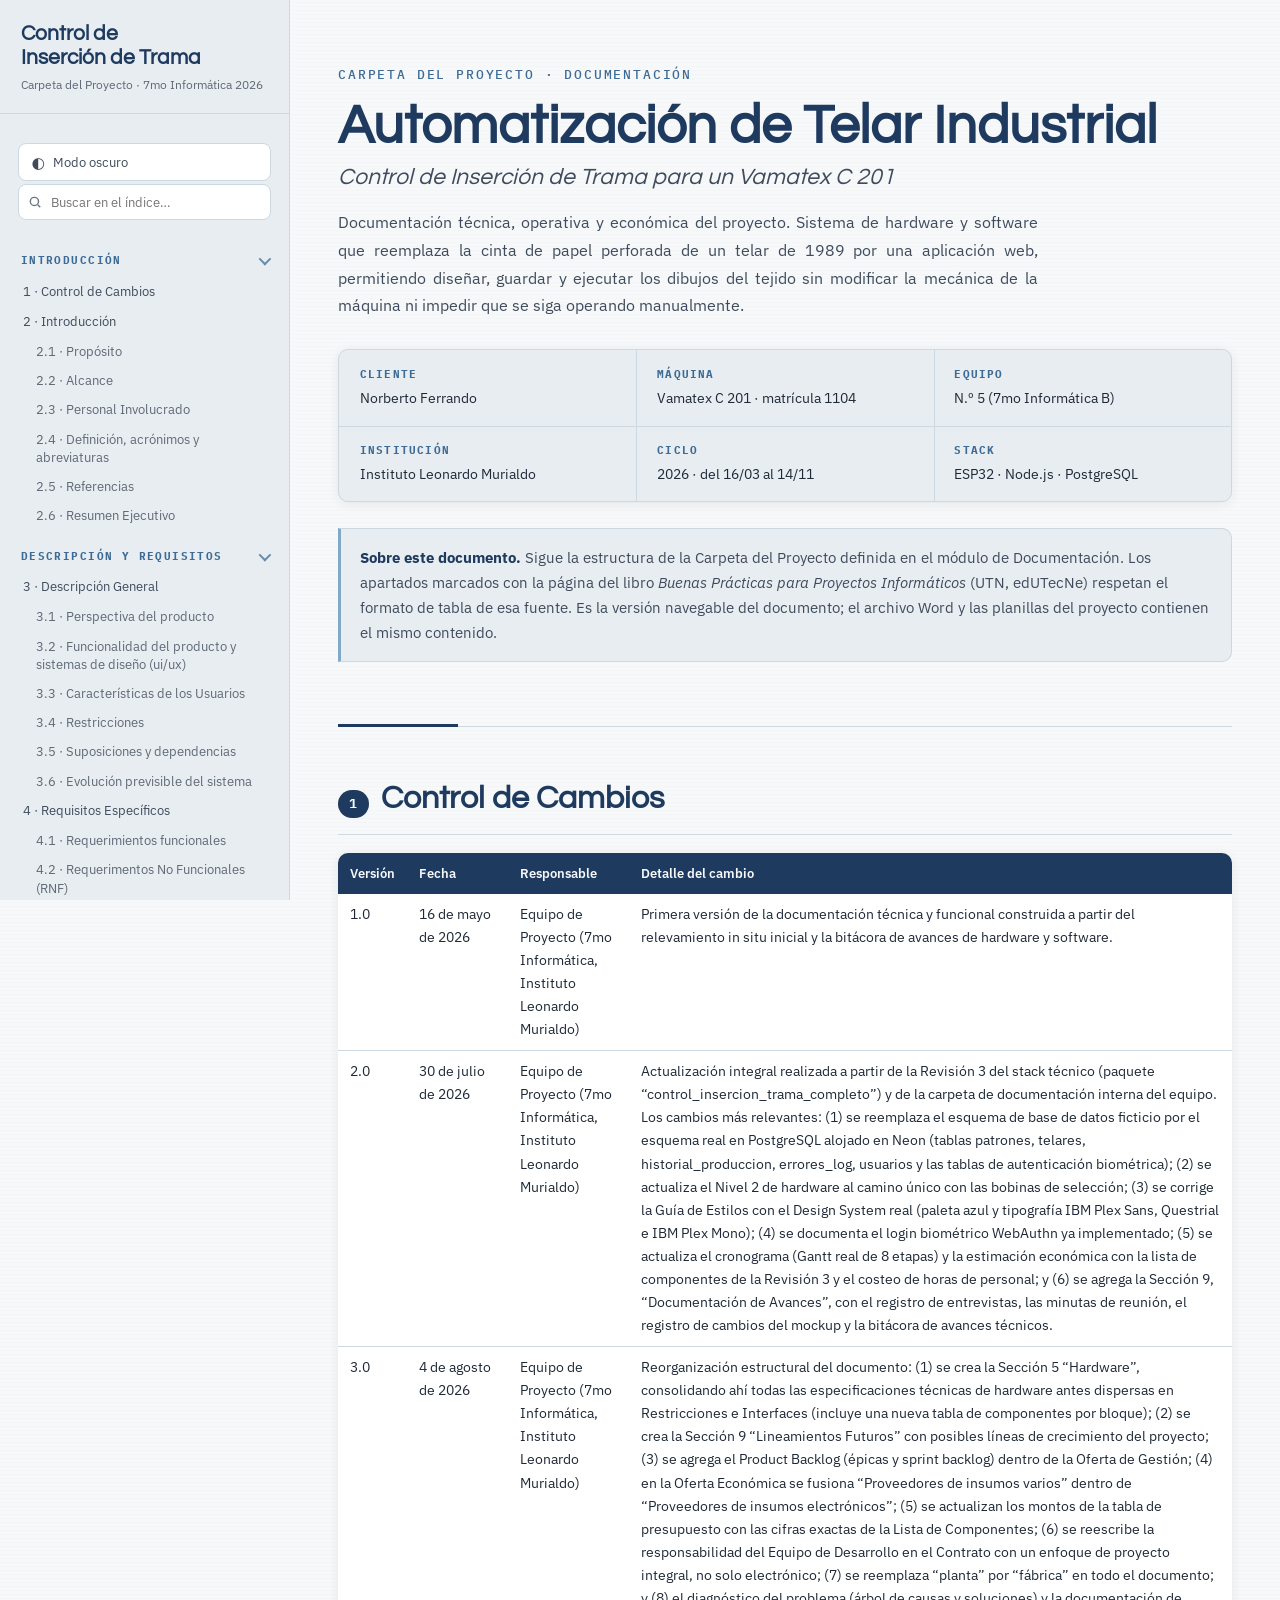
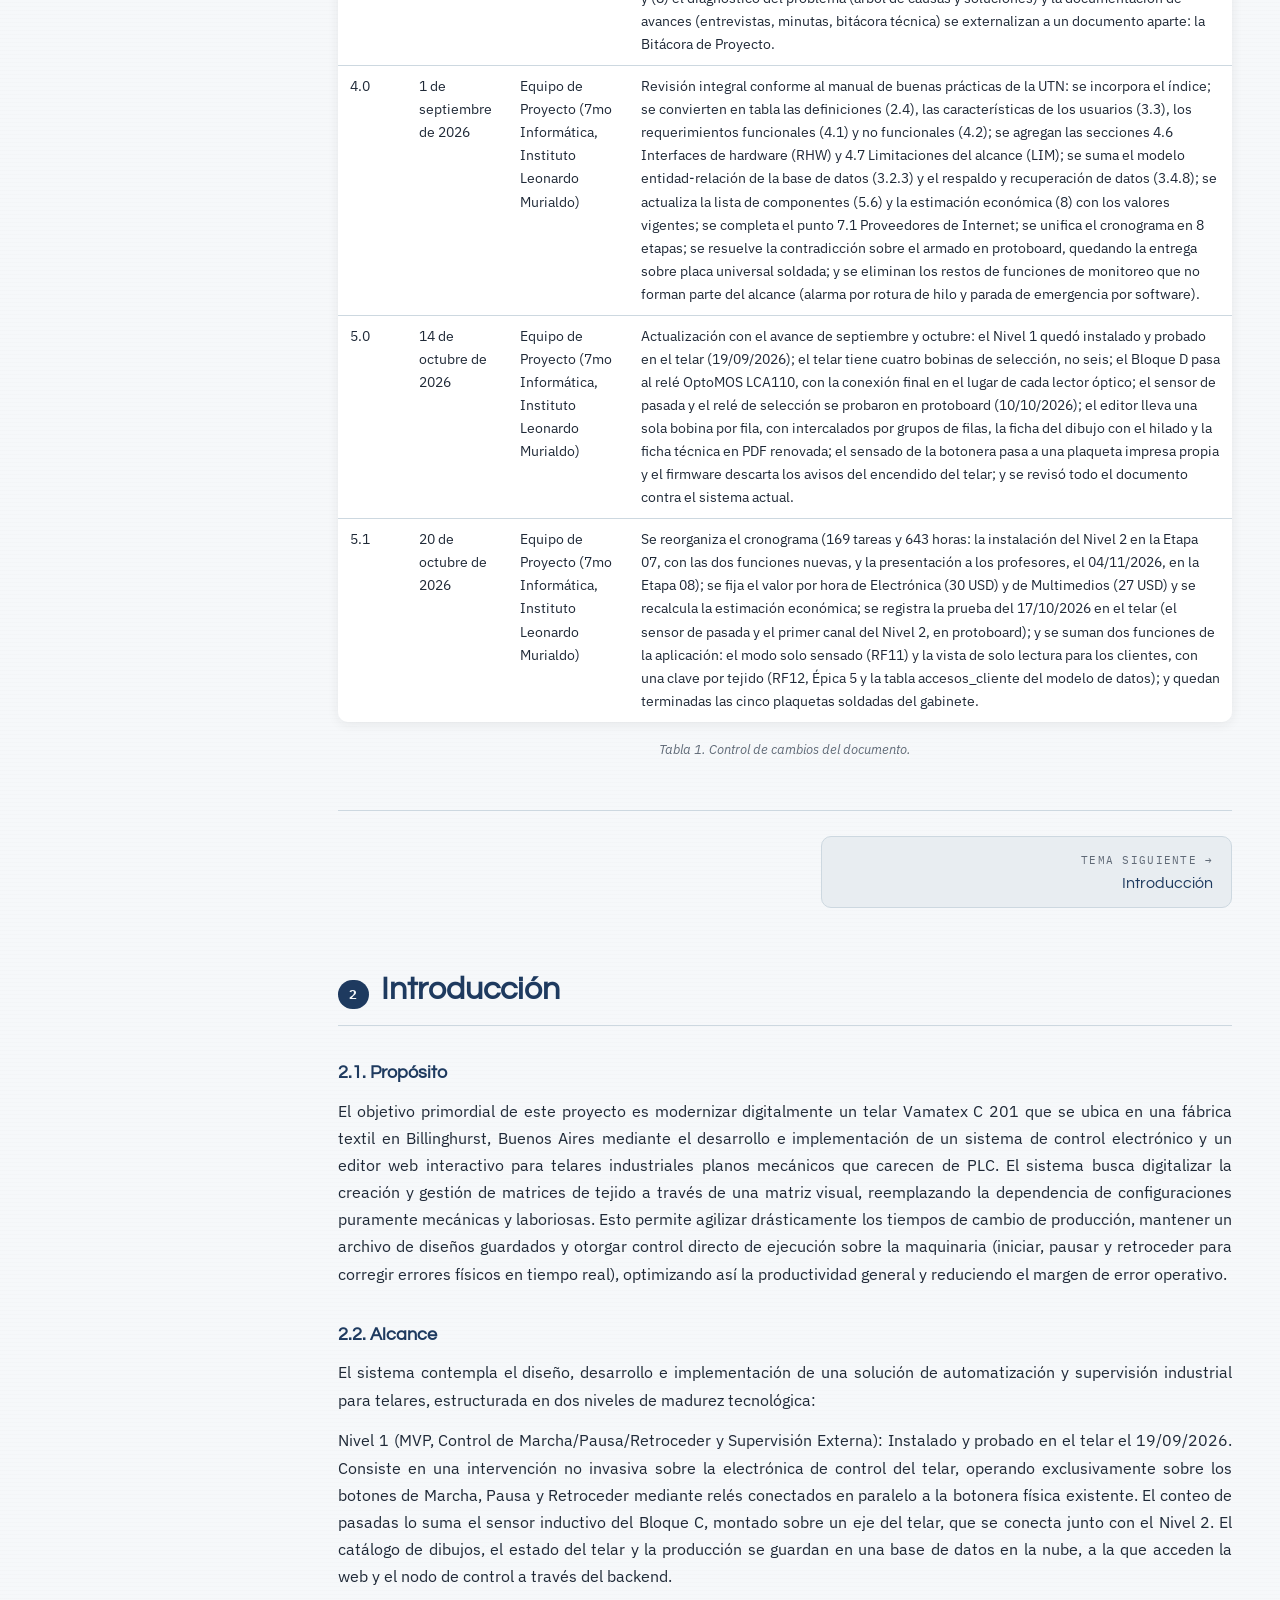
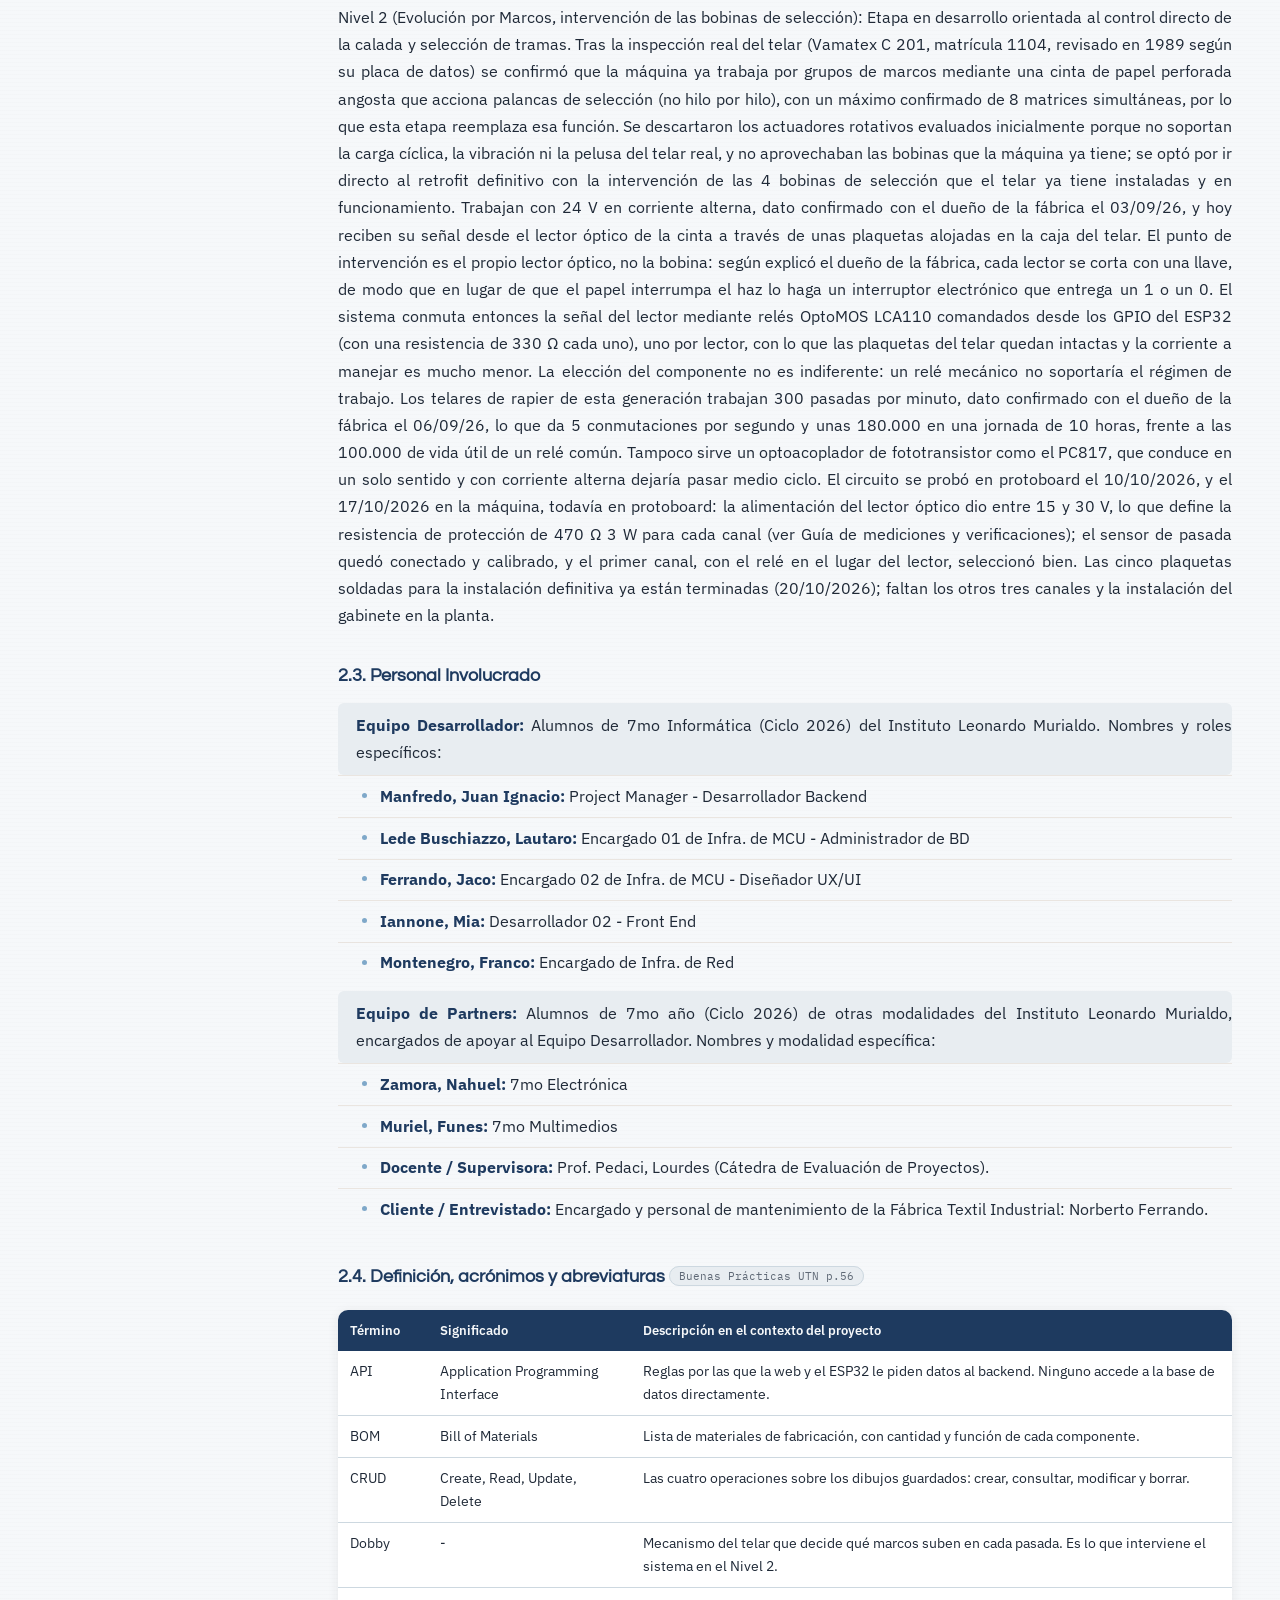
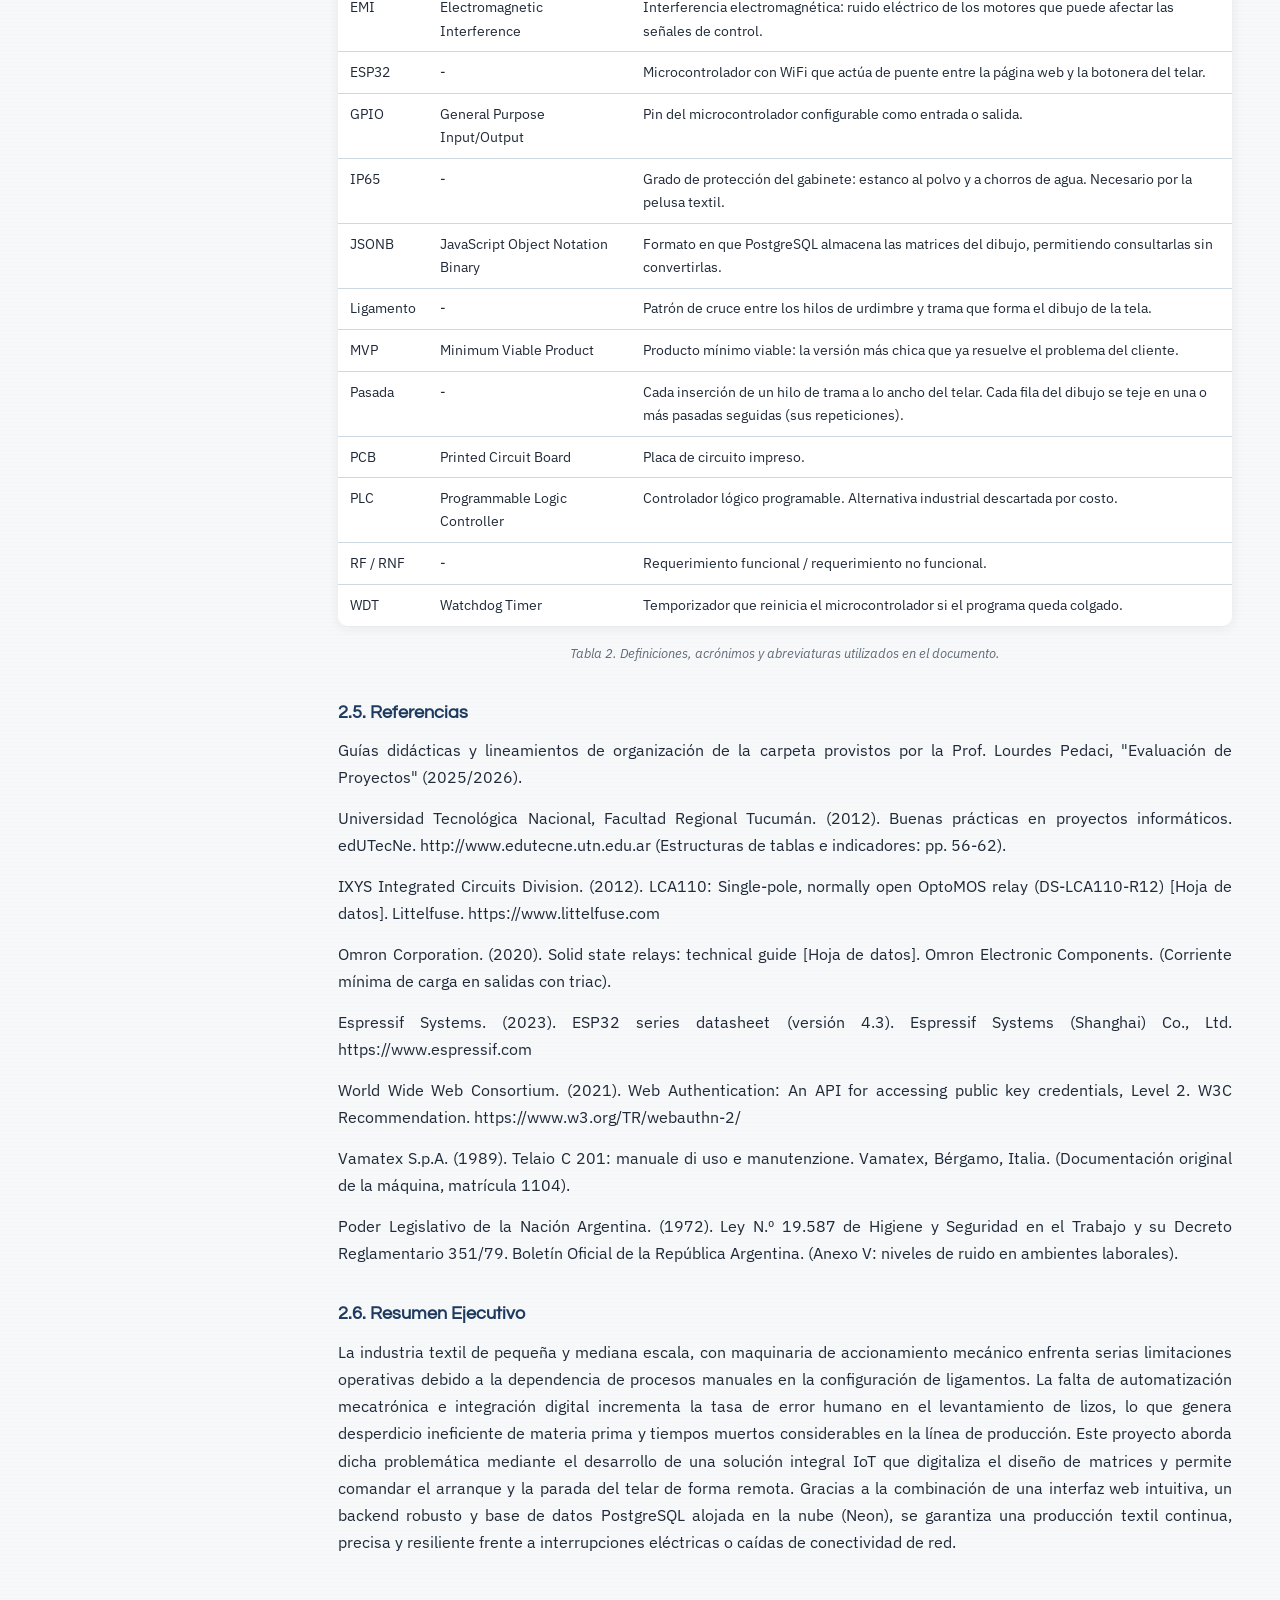
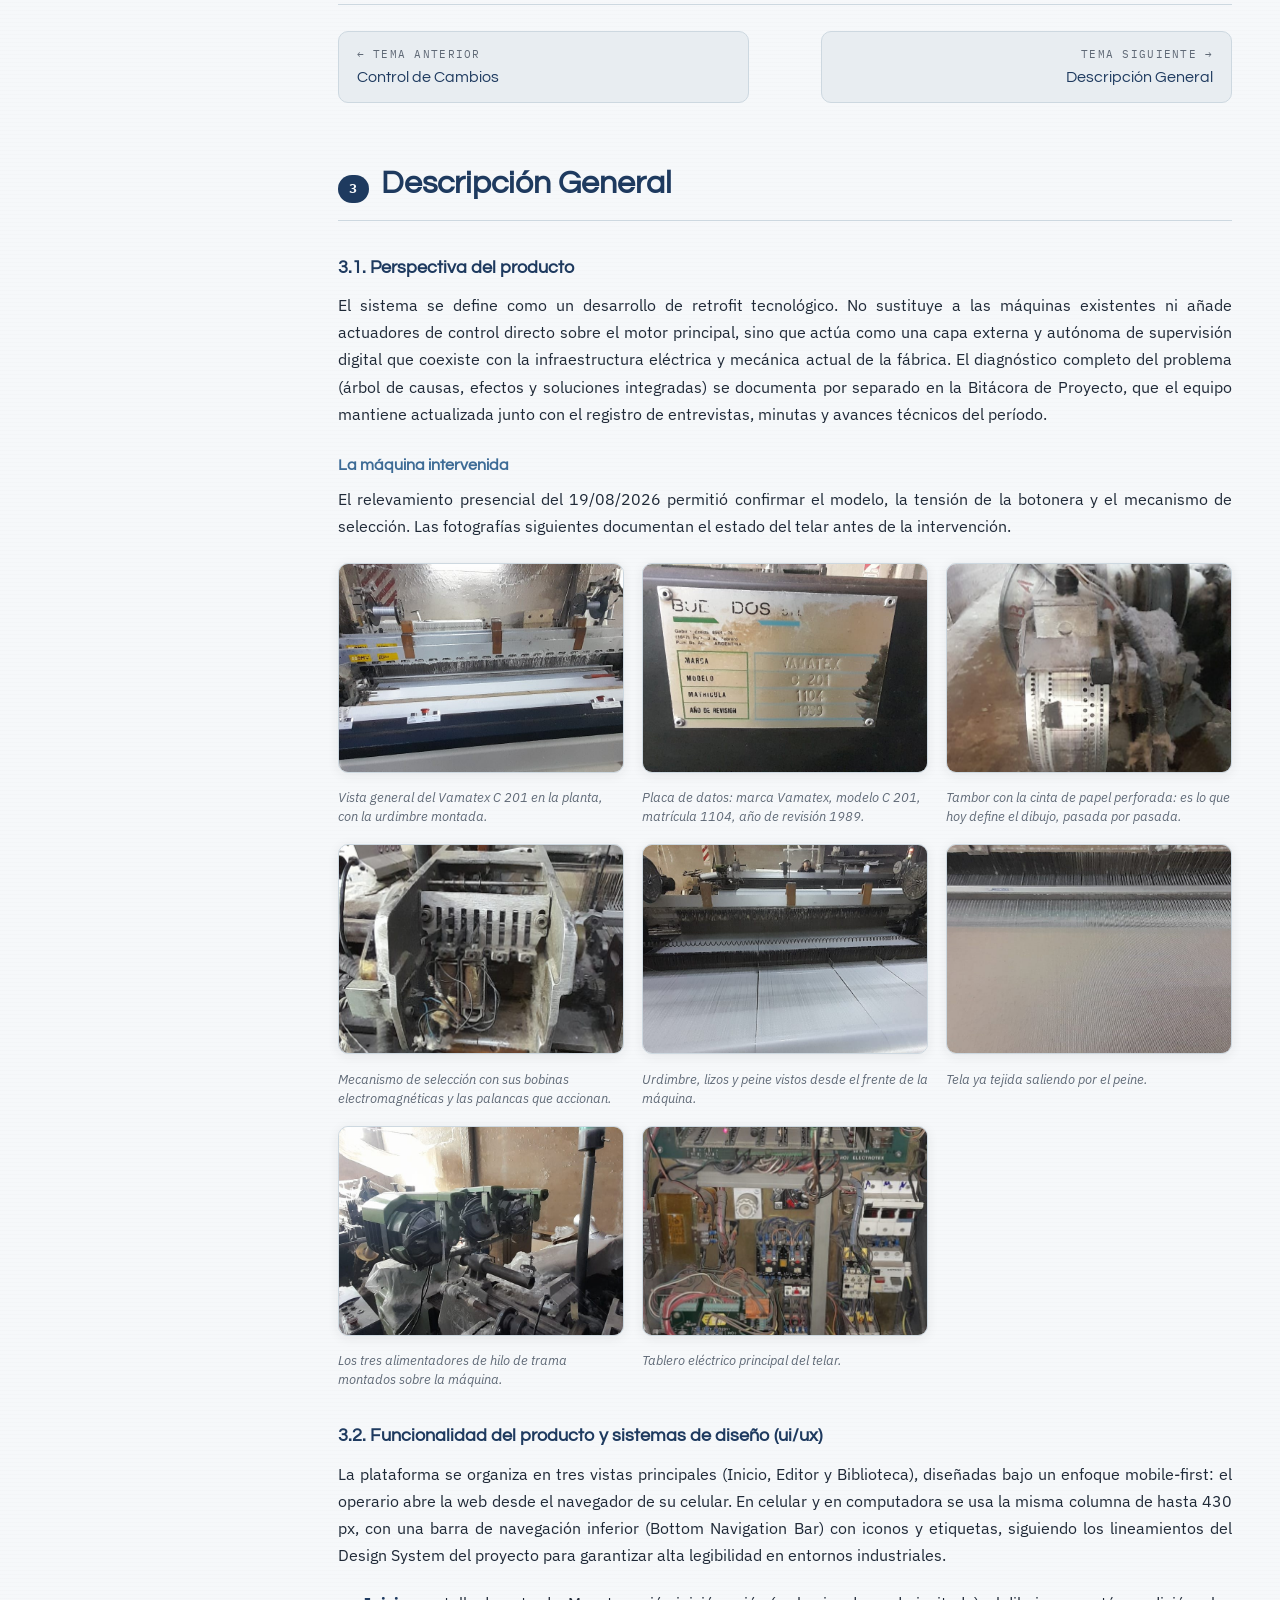
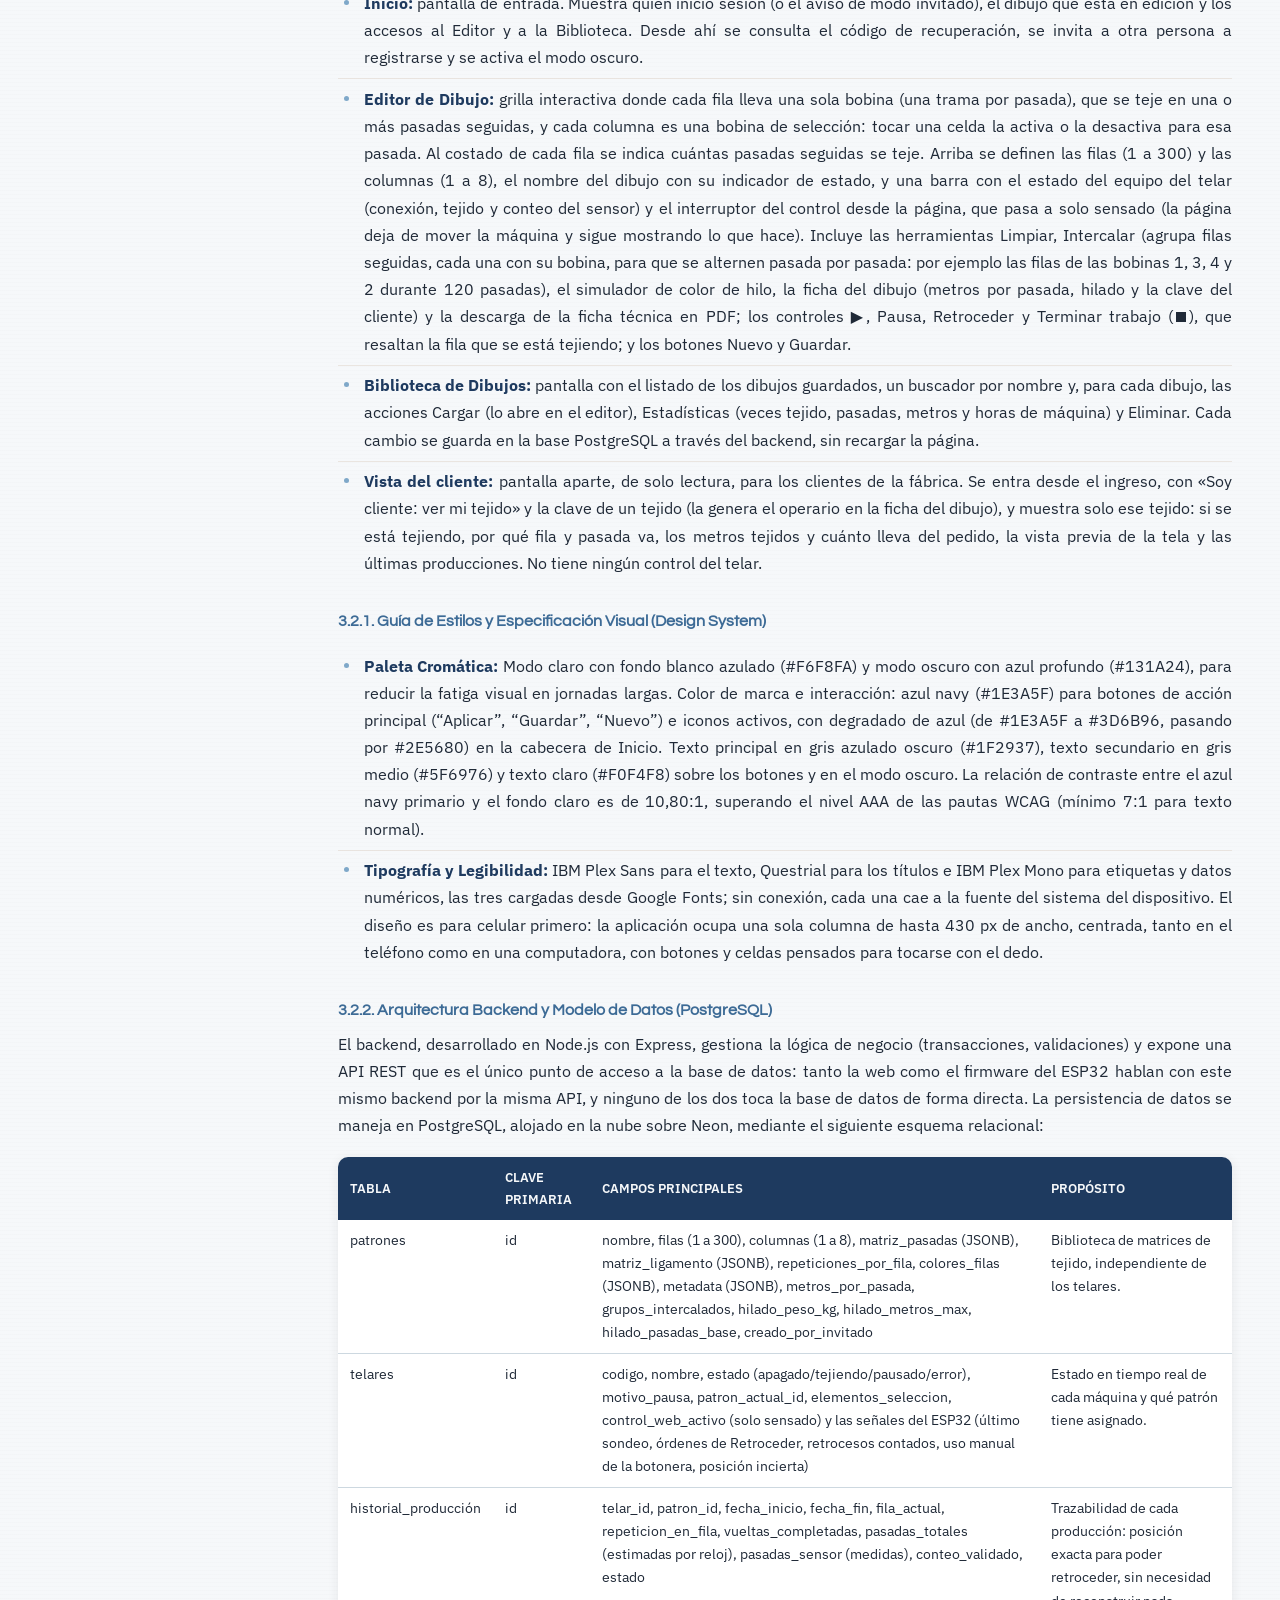
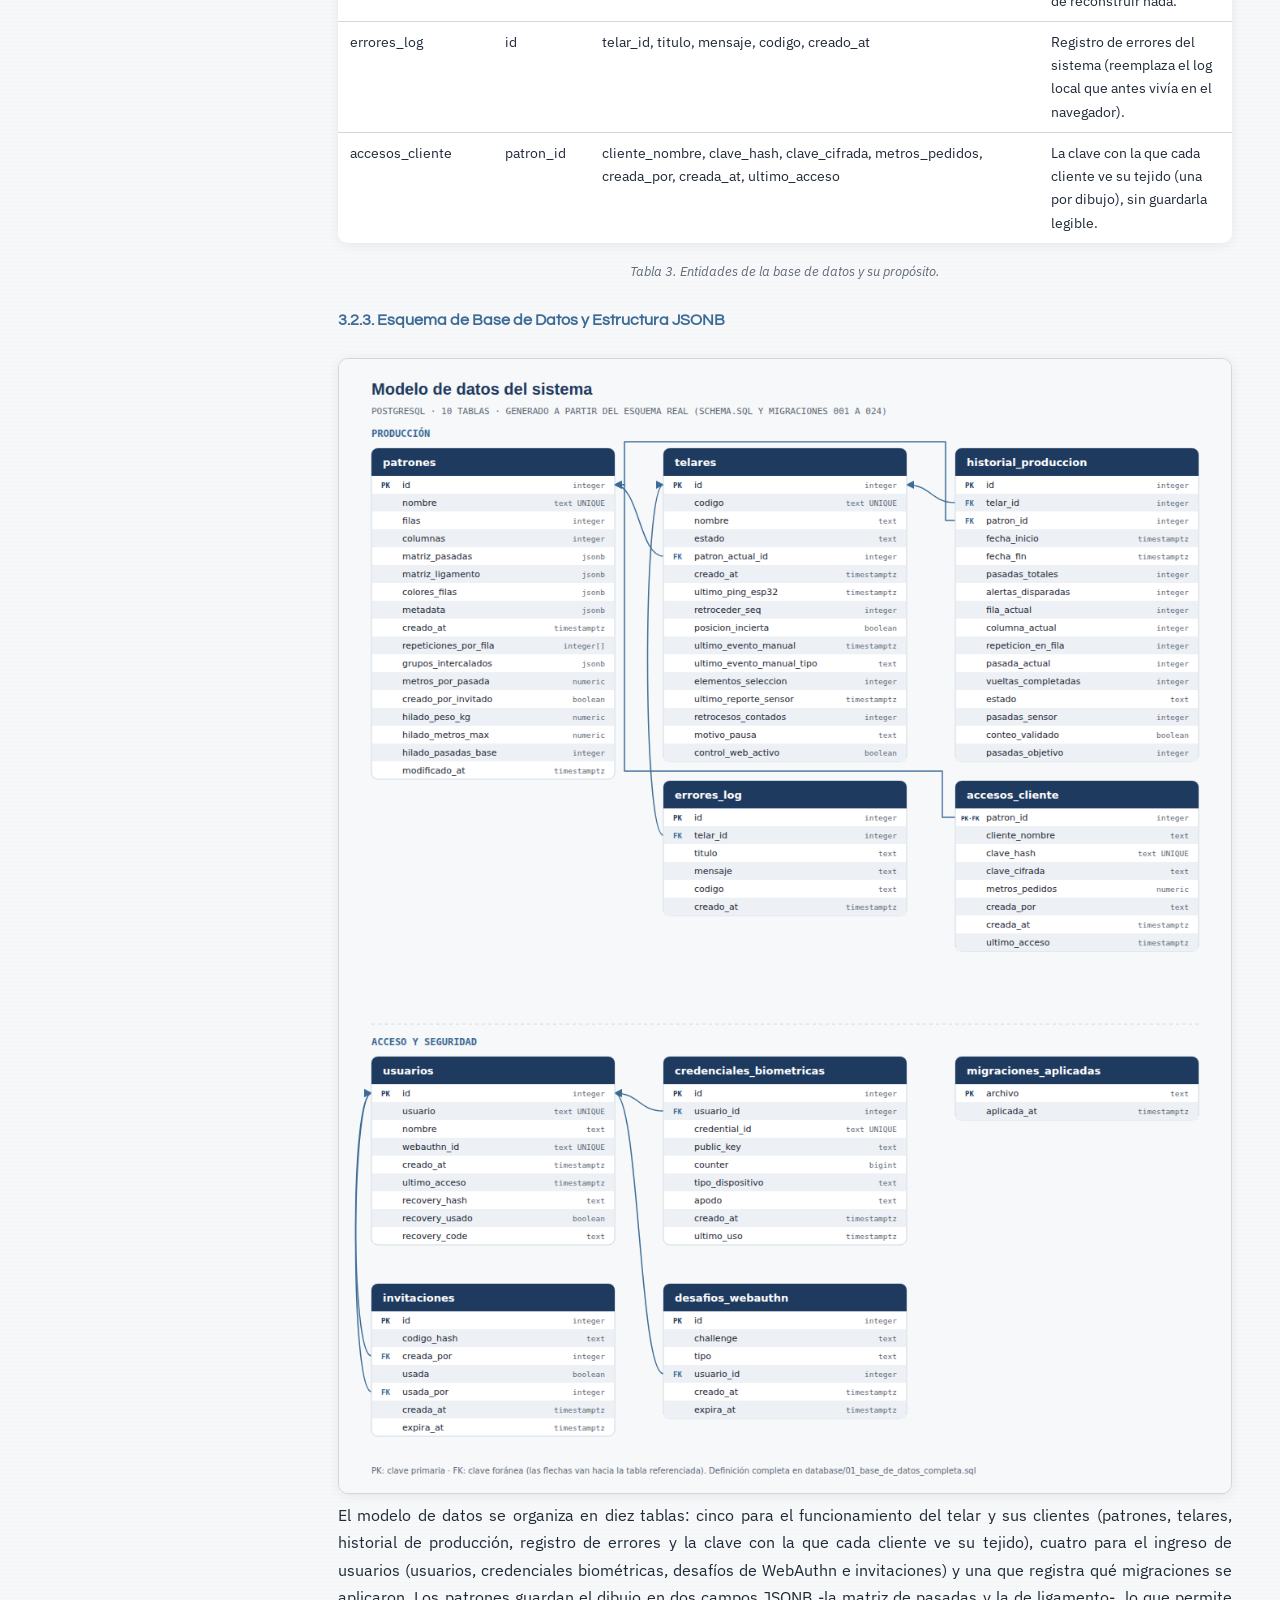
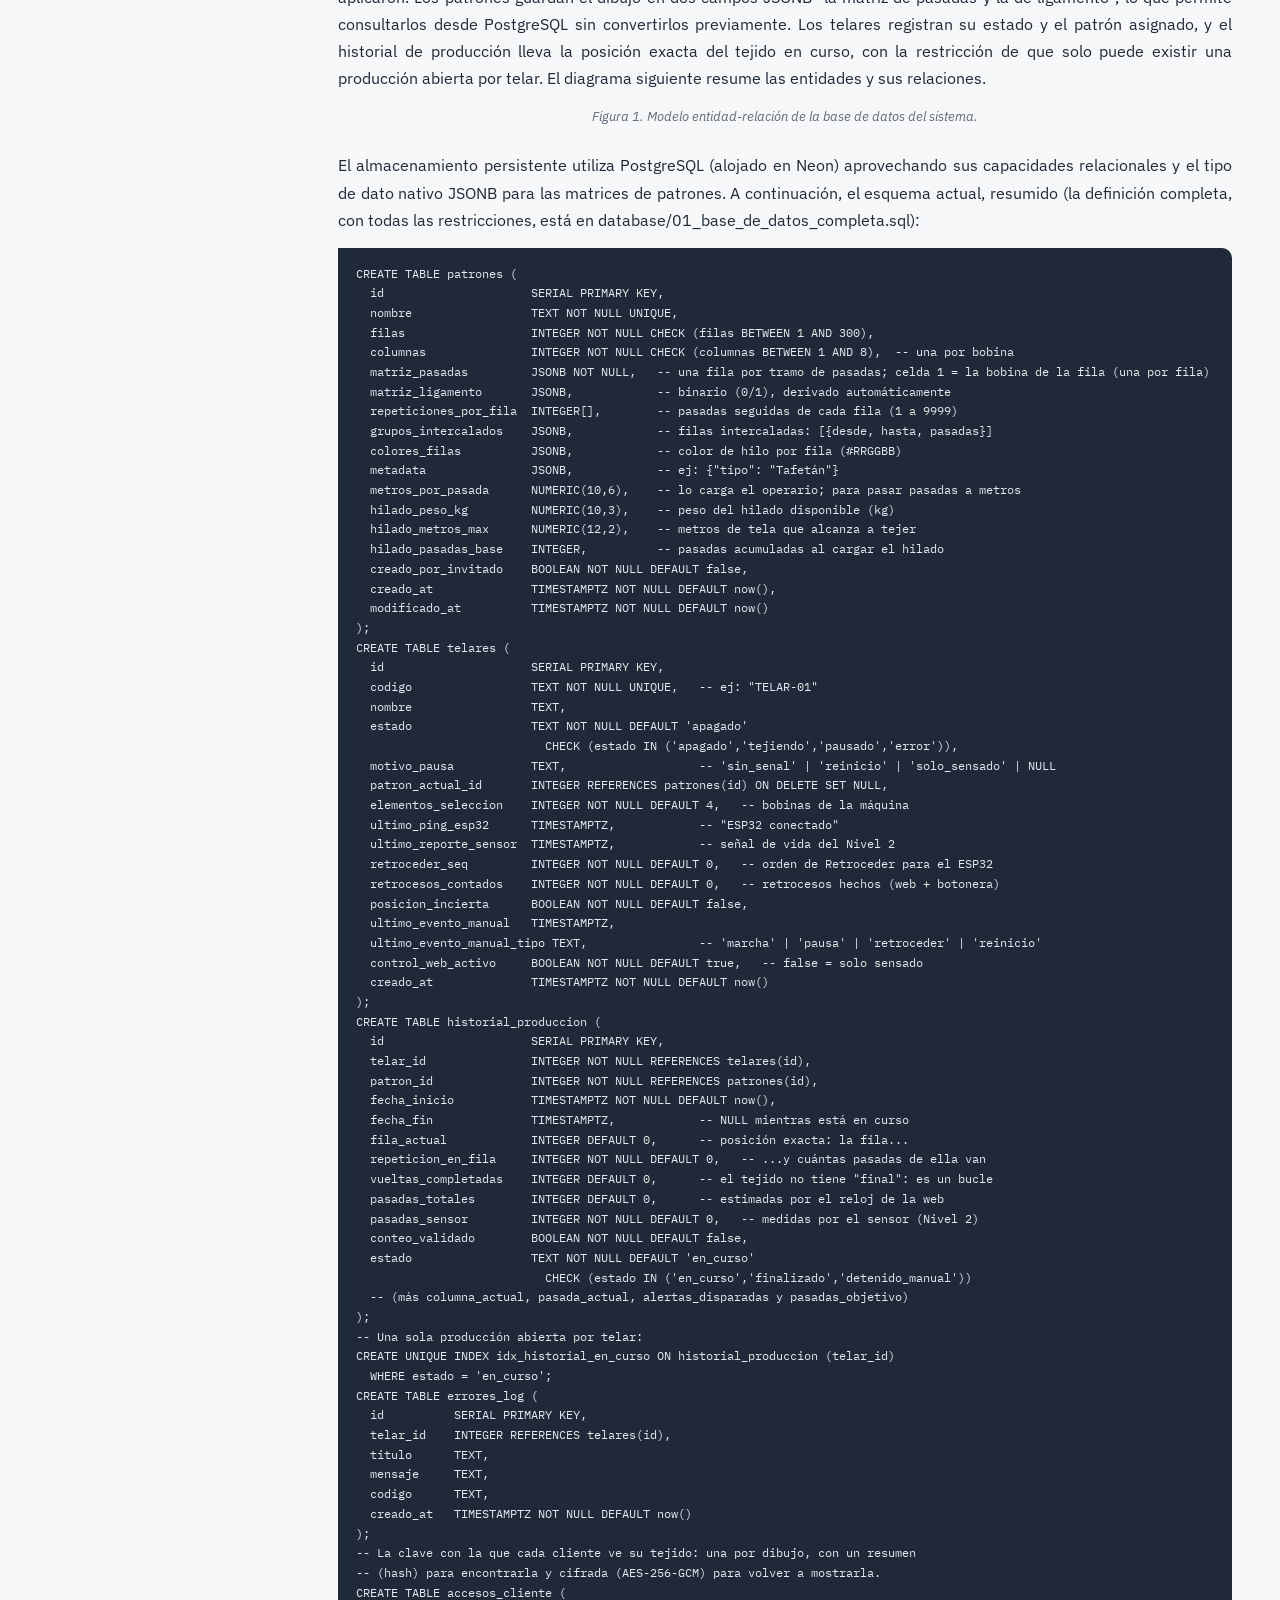
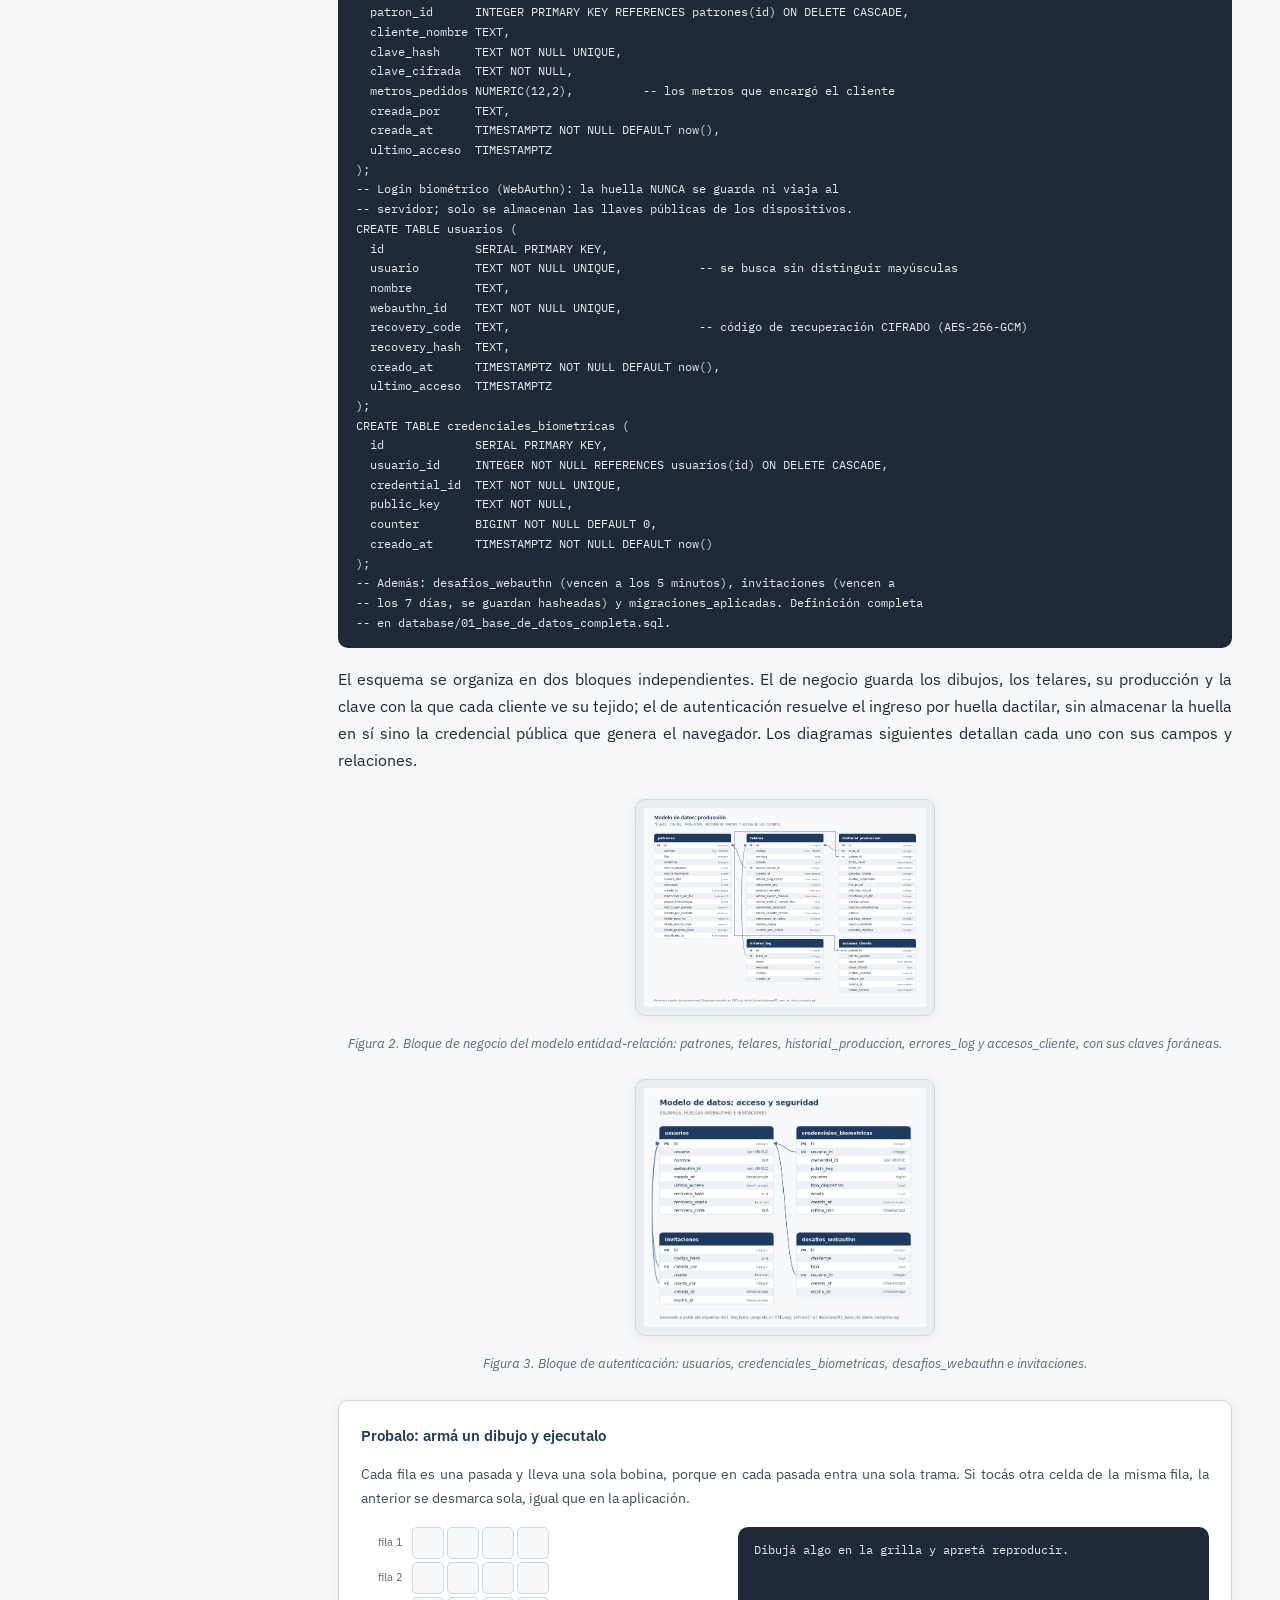
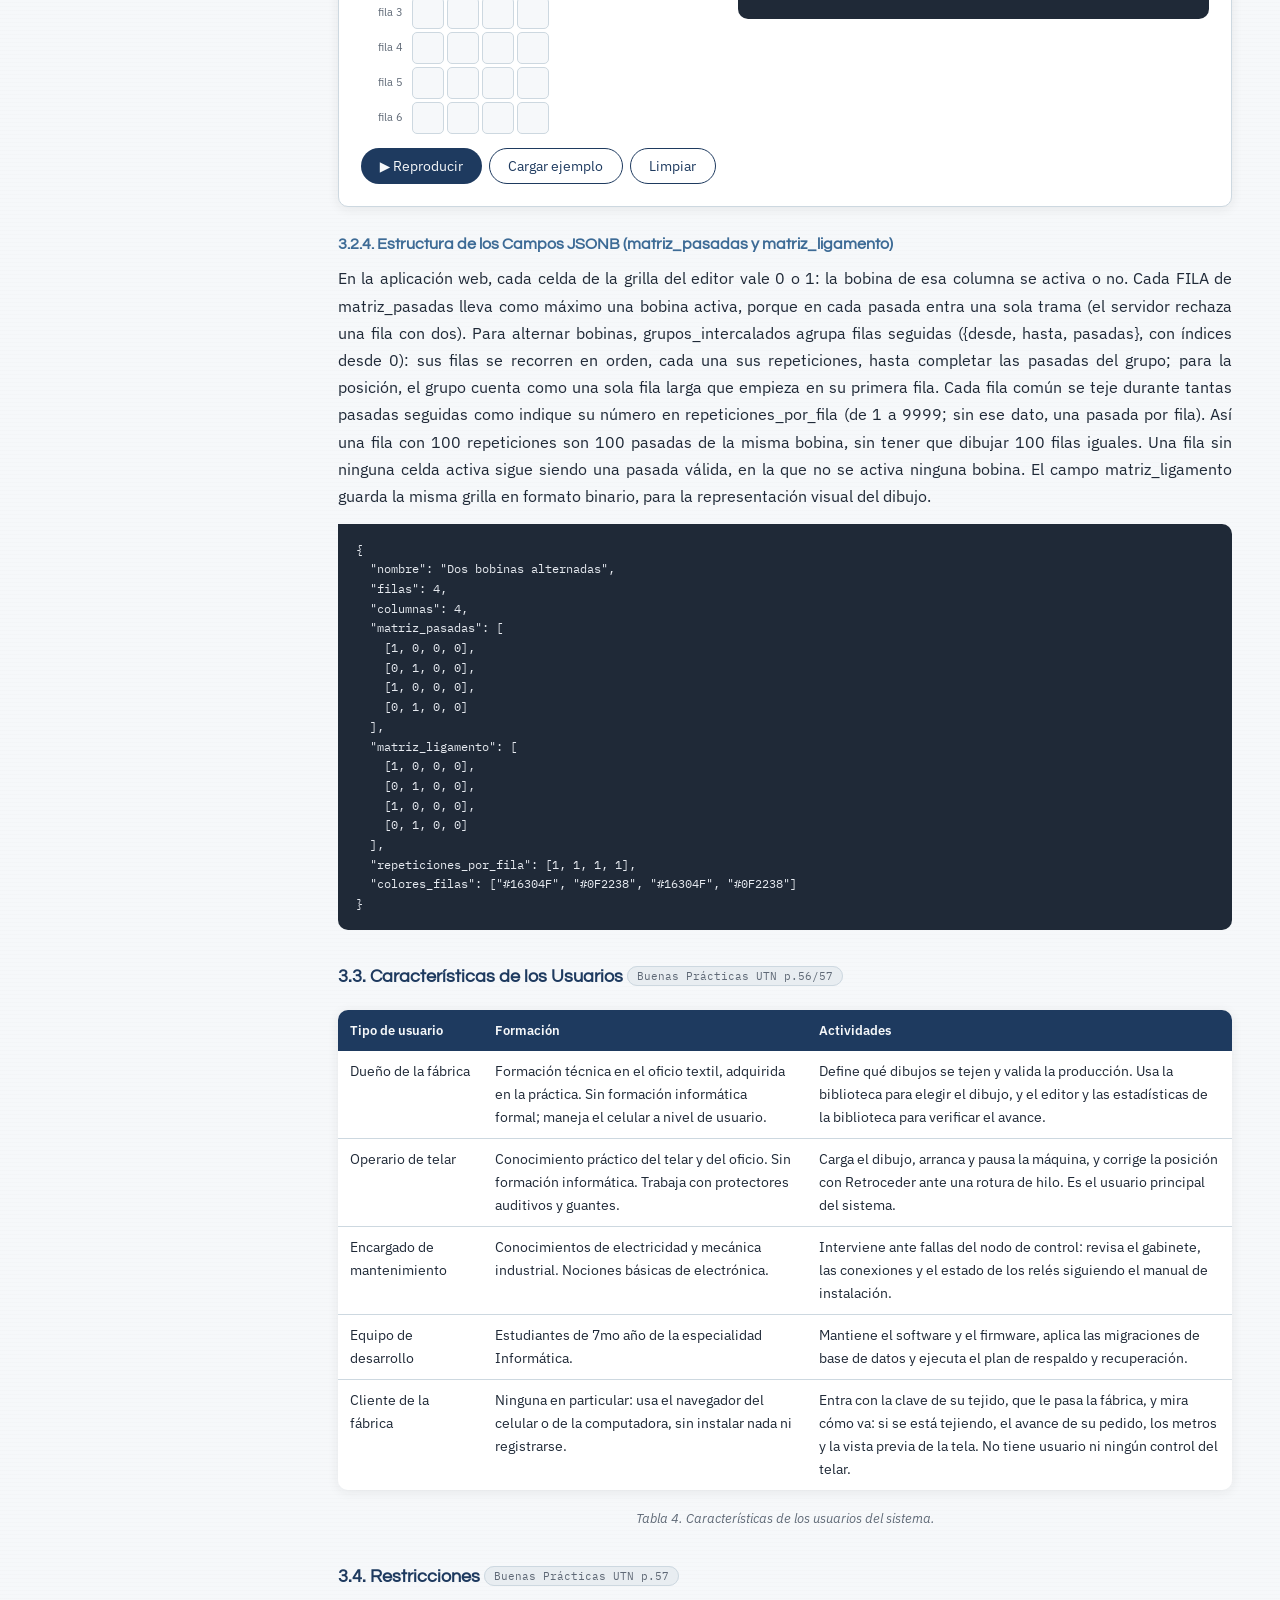
==== commit 94db5231: "Add files via upload" ====
--- a/index.html
+++ b/index.html
@@ -110,7 +110,7 @@
   </header>
 <section id="s1">
 <h2><span class="n">1</span>Control de Cambios</h2>
-<div class="tw"><table><thead><tr><th>Versión</th><th>Fecha</th><th>Responsable</th><th>Detalle del cambio</th></tr></thead><tbody><tr><td>1.0</td><td>16 de mayo de 2026</td><td>Equipo de Proyecto (7mo Informática, Instituto Leonardo Murialdo)</td><td>Primera versión de la documentación técnica y funcional construida a partir del relevamiento in situ inicial y la bitácora de avances de hardware y software.</td></tr><tr><td>2.0</td><td>30 de julio de 2026</td><td>Equipo de Proyecto (7mo Informática, Instituto Leonardo Murialdo)</td><td>Actualización integral realizada a partir de la Revisión 3 del stack técnico (paquete “control_insercion_trama_completo”) y de la carpeta de documentación interna del equipo. Los cambios más relevantes: (1) se reemplaza el esquema de base de datos ficticio por el esquema real en PostgreSQL alojado en Neon (tablas patrones, telares, historial_produccion, errores_log, usuarios y las tablas de autenticación biométrica); (2) se actualiza el Nivel 2 de hardware al camino único con las bobinas de selección; (3) se corrige la Guía de Estilos con el Design System real (paleta azul y tipografía IBM Plex Sans, Questrial e IBM Plex Mono); (4) se documenta el login biométrico WebAuthn ya implementado; (5) se actualiza el cronograma (Gantt real de 8 etapas) y la estimación económica con la lista de componentes de la Revisión 3 y el costeo de horas de personal; y (6) se agrega la Sección 9, “Documentación de Avances”, con el registro de entrevistas, las minutas de reunión, el registro de cambios del mockup y la bitácora de avances técnicos.</td></tr><tr><td>3.0</td><td>4 de agosto de 2026</td><td>Equipo de Proyecto (7mo Informática, Instituto Leonardo Murialdo)</td><td>Reorganización estructural del documento: (1) se crea la Sección 5 “Hardware”, consolidando ahí todas las especificaciones técnicas de hardware antes dispersas en Restricciones e Interfaces (incluye una nueva tabla de componentes por bloque); (2) se crea la Sección 9 “Lineamientos Futuros” con posibles líneas de crecimiento del proyecto; (3) se agrega el Product Backlog (épicas y sprint backlog) dentro de la Oferta de Gestión; (4) en la Oferta Económica se fusiona “Proveedores de insumos varios” dentro de “Proveedores de insumos electrónicos”; (5) se actualizan los montos de la tabla de presupuesto con las cifras exactas de la Lista de Componentes; (6) se reescribe la responsabilidad del Equipo de Desarrollo en el Contrato con un enfoque de proyecto integral, no solo electrónico; (7) se reemplaza “planta” por “fábrica” en todo el documento; y (8) el diagnóstico del problema (árbol de causas y soluciones) y la documentación de avances (entrevistas, minutas, bitácora técnica) se externalizan a un documento aparte: la Bitácora de Proyecto.</td></tr><tr><td>4.0</td><td>1 de septiembre de 2026</td><td>Equipo de Proyecto (7mo Informática, Instituto Leonardo Murialdo)</td><td>Revisión integral conforme al manual de buenas prácticas de la UTN: se incorpora el índice; se convierten en tabla las definiciones (2.4), las características de los usuarios (3.3), los requerimientos funcionales (4.1) y no funcionales (4.2); se agregan las secciones 4.6 Interfaces de hardware (RHW) y 4.7 Limitaciones del alcance (LIM); se suma el modelo entidad-relación de la base de datos (3.2.3) y el respaldo y recuperación de datos (3.4.8); se actualiza la lista de componentes (5.6) y la estimación económica (8) con los valores vigentes; se completa el punto 7.1 Proveedores de Internet; se unifica el cronograma en 8 etapas; se resuelve la contradicción sobre el armado en protoboard, quedando la entrega sobre placa universal soldada; y se eliminan los restos de funciones de monitoreo que no forman parte del alcance (alarma por rotura de hilo y parada de emergencia por software).</td></tr><tr><td>5.0</td><td>14 de octubre de 2026</td><td>Equipo de Proyecto (7mo Informática, Instituto Leonardo Murialdo)</td><td>Actualización con el avance de septiembre y octubre: el Nivel 1 quedó instalado y probado en el telar (19/09/2026); el telar tiene cuatro bobinas de selección, no seis; el Bloque D pasa al relé OptoMOS LCA110, con la conexión final en el lugar de cada lector óptico; el sensor de pasada y el relé de selección se probaron en protoboard (10/10/2026); el editor lleva una sola bobina por fila, con intercalados por grupos de filas, la ficha del dibujo con el hilado y la ficha técnica en PDF renovada; el sensado de la botonera pasa a una plaqueta impresa propia y el firmware descarta los avisos del encendido del telar; y se revisó todo el documento contra el sistema actual.</td></tr></tbody></table></div>
+<div class="tw"><table><thead><tr><th scope="col">Versión</th><th scope="col">Fecha</th><th scope="col">Responsable</th><th scope="col">Detalle del cambio</th></tr></thead><tbody><tr><td>1.0</td><td>16 de mayo de 2026</td><td>Equipo de Proyecto (7mo Informática, Instituto Leonardo Murialdo)</td><td>Primera versión de la documentación técnica y funcional construida a partir del relevamiento in situ inicial y la bitácora de avances de hardware y software.</td></tr><tr><td>2.0</td><td>30 de julio de 2026</td><td>Equipo de Proyecto (7mo Informática, Instituto Leonardo Murialdo)</td><td>Actualización integral realizada a partir de la Revisión 3 del stack técnico (paquete “control_insercion_trama_completo”) y de la carpeta de documentación interna del equipo. Los cambios más relevantes: (1) se reemplaza el esquema de base de datos ficticio por el esquema real en PostgreSQL alojado en Neon (tablas patrones, telares, historial_produccion, errores_log, usuarios y las tablas de autenticación biométrica); (2) se actualiza el Nivel 2 de hardware al camino único con las bobinas de selección; (3) se corrige la Guía de Estilos con el Design System real (paleta azul y tipografía IBM Plex Sans, Questrial e IBM Plex Mono); (4) se documenta el login biométrico WebAuthn ya implementado; (5) se actualiza el cronograma (Gantt real de 8 etapas) y la estimación económica con la lista de componentes de la Revisión 3 y el costeo de horas de personal; y (6) se agrega la Sección 9, “Documentación de Avances”, con el registro de entrevistas, las minutas de reunión, el registro de cambios del mockup y la bitácora de avances técnicos.</td></tr><tr><td>3.0</td><td>4 de agosto de 2026</td><td>Equipo de Proyecto (7mo Informática, Instituto Leonardo Murialdo)</td><td>Reorganización estructural del documento: (1) se crea la Sección 5 “Hardware”, consolidando ahí todas las especificaciones técnicas de hardware antes dispersas en Restricciones e Interfaces (incluye una nueva tabla de componentes por bloque); (2) se crea la Sección 9 “Lineamientos Futuros” con posibles líneas de crecimiento del proyecto; (3) se agrega el Product Backlog (épicas y sprint backlog) dentro de la Oferta de Gestión; (4) en la Oferta Económica se fusiona “Proveedores de insumos varios” dentro de “Proveedores de insumos electrónicos”; (5) se actualizan los montos de la tabla de presupuesto con las cifras exactas de la Lista de Componentes; (6) se reescribe la responsabilidad del Equipo de Desarrollo en el Contrato con un enfoque de proyecto integral, no solo electrónico; (7) se reemplaza “planta” por “fábrica” en todo el documento; y (8) el diagnóstico del problema (árbol de causas y soluciones) y la documentación de avances (entrevistas, minutas, bitácora técnica) se externalizan a un documento aparte: la Bitácora de Proyecto.</td></tr><tr><td>4.0</td><td>1 de septiembre de 2026</td><td>Equipo de Proyecto (7mo Informática, Instituto Leonardo Murialdo)</td><td>Revisión integral conforme al manual de buenas prácticas de la UTN: se incorpora el índice; se convierten en tabla las definiciones (2.4), las características de los usuarios (3.3), los requerimientos funcionales (4.1) y no funcionales (4.2); se agregan las secciones 4.6 Interfaces de hardware (RHW) y 4.7 Limitaciones del alcance (LIM); se suma el modelo entidad-relación de la base de datos (3.2.3) y el respaldo y recuperación de datos (3.4.8); se actualiza la lista de componentes (5.6) y la estimación económica (8) con los valores vigentes; se completa el punto 7.1 Proveedores de Internet; se unifica el cronograma en 8 etapas; se resuelve la contradicción sobre el armado en protoboard, quedando la entrega sobre placa universal soldada; y se eliminan los restos de funciones de monitoreo que no forman parte del alcance (alarma por rotura de hilo y parada de emergencia por software).</td></tr><tr><td>5.0</td><td>14 de octubre de 2026</td><td>Equipo de Proyecto (7mo Informática, Instituto Leonardo Murialdo)</td><td>Actualización con el avance de septiembre y octubre: el Nivel 1 quedó instalado y probado en el telar (19/09/2026); el telar tiene cuatro bobinas de selección, no seis; el Bloque D pasa al relé OptoMOS LCA110, con la conexión final en el lugar de cada lector óptico; el sensor de pasada y el relé de selección se probaron en protoboard (10/10/2026); el editor lleva una sola bobina por fila, con intercalados por grupos de filas, la ficha del dibujo con el hilado y la ficha técnica en PDF renovada; el sensado de la botonera pasa a una plaqueta impresa propia y el firmware descarta los avisos del encendido del telar; y se revisó todo el documento contra el sistema actual.</td></tr><tr><td>5.1</td><td>20 de octubre de 2026</td><td>Equipo de Proyecto (7mo Informática, Instituto Leonardo Murialdo)</td><td>Se reorganiza el cronograma (169 tareas y 643 horas: la instalación del Nivel 2 en la Etapa 07, con las dos funciones nuevas, y la presentación a los profesores, el 04/11/2026, en la Etapa 08); se fija el valor por hora de Electrónica (30 USD) y de Multimedios (27 USD) y se recalcula la estimación económica; se registra la prueba del 17/10/2026 en el telar (el sensor de pasada y el primer canal del Nivel 2, en protoboard); y se suman dos funciones de la aplicación: el modo solo sensado (RF11) y la vista de solo lectura para los clientes, con una clave por tejido (RF12, Épica 5 y la tabla accesos_cliente del modelo de datos); y quedan terminadas las cinco plaquetas soldadas del gabinete.</td></tr></tbody></table></div>
 <p class="cap">Tabla 1. Control de cambios del documento.</p>
 </section>
 <section id="s2">
@@ -120,7 +120,7 @@
 <h3 id="s2-2">2.2. Alcance</h3>
 <p>El sistema contempla el diseño, desarrollo e implementación de una solución de automatización y supervisión industrial para telares, estructurada en dos niveles de madurez tecnológica:</p>
 <p>Nivel 1 (MVP, Control de Marcha/Pausa/Retroceder y Supervisión Externa): Instalado y probado en el telar el 19/09/2026. Consiste en una intervención no invasiva sobre la electrónica de control del telar, operando exclusivamente sobre los botones de Marcha, Pausa y Retroceder mediante relés conectados en paralelo a la botonera física existente. El conteo de pasadas lo suma el sensor inductivo del Bloque C, montado sobre un eje del telar, que se conecta junto con el Nivel 2. El catálogo de dibujos, el estado del telar y la producción se guardan en una base de datos en la nube, a la que acceden la web y el nodo de control a través del backend.</p>
-<p>Nivel 2 (Evolución por Marcos, intervención de las bobinas de selección): Etapa en desarrollo orientada al control directo de la calada y selección de tramas. Tras la inspección real del telar (Vamatex C 201, matrícula 1104, revisado en 1989 según su placa de datos) se confirmó que la máquina ya trabaja por grupos de marcos mediante una cinta de papel perforada angosta que acciona palancas de selección (no hilo por hilo), con un máximo confirmado de 8 matrices simultáneas, por lo que esta etapa reemplaza esa función. Se descartaron los actuadores rotativos evaluados inicialmente porque no soportan la carga cíclica, la vibración ni la pelusa del telar real, y no aprovechaban las bobinas que la máquina ya tiene; se optó por ir directo al retrofit definitivo con la intervención de las 4 bobinas de selección que el telar ya tiene instaladas y en funcionamiento. Trabajan con 24 V en corriente alterna, dato confirmado con el dueño de la fábrica el 03/09/26, y hoy reciben su señal desde el lector óptico de la cinta a través de unas plaquetas alojadas en la caja del telar. El punto de intervención es el propio lector óptico, no la bobina: según explicó el dueño de la fábrica, cada lector se corta con una llave, de modo que en lugar de que el papel interrumpa el haz lo haga un interruptor electrónico que entrega un 1 o un 0. El sistema conmuta entonces la señal del lector mediante relés OptoMOS LCA110 comandados desde los GPIO del ESP32 (con una resistencia de 330 Ω cada uno), uno por lector, con lo que las plaquetas del telar quedan intactas y la corriente a manejar es mucho menor. La elección del componente no es indiferente: un relé mecánico no soportaría el régimen de trabajo. Los telares de rapier de esta generación trabajan 300 pasadas por minuto, dato confirmado con el dueño de la fábrica el 06/09/26, lo que da 5 conmutaciones por segundo y unas 180.000 en una jornada de 10 horas, frente a las 100.000 de vida útil de un relé común. Tampoco sirve un optoacoplador de fototransistor como el PC817, que conduce en un solo sentido y con corriente alterna dejaría pasar medio ciclo. El circuito se probó en protoboard el 10/10/2026 y se está armando la plaqueta para la prueba en la máquina. Antes de conectar los relés hay que medir en el telar la alimentación y la señal de un lector óptico (ver Guía de mediciones y verificaciones): la alimentación define la resistencia de protección de cada canal.</p>
+<p>Nivel 2 (Evolución por Marcos, intervención de las bobinas de selección): Etapa en desarrollo orientada al control directo de la calada y selección de tramas. Tras la inspección real del telar (Vamatex C 201, matrícula 1104, revisado en 1989 según su placa de datos) se confirmó que la máquina ya trabaja por grupos de marcos mediante una cinta de papel perforada angosta que acciona palancas de selección (no hilo por hilo), con un máximo confirmado de 8 matrices simultáneas, por lo que esta etapa reemplaza esa función. Se descartaron los actuadores rotativos evaluados inicialmente porque no soportan la carga cíclica, la vibración ni la pelusa del telar real, y no aprovechaban las bobinas que la máquina ya tiene; se optó por ir directo al retrofit definitivo con la intervención de las 4 bobinas de selección que el telar ya tiene instaladas y en funcionamiento. Trabajan con 24 V en corriente alterna, dato confirmado con el dueño de la fábrica el 03/09/26, y hoy reciben su señal desde el lector óptico de la cinta a través de unas plaquetas alojadas en la caja del telar. El punto de intervención es el propio lector óptico, no la bobina: según explicó el dueño de la fábrica, cada lector se corta con una llave, de modo que en lugar de que el papel interrumpa el haz lo haga un interruptor electrónico que entrega un 1 o un 0. El sistema conmuta entonces la señal del lector mediante relés OptoMOS LCA110 comandados desde los GPIO del ESP32 (con una resistencia de 330 Ω cada uno), uno por lector, con lo que las plaquetas del telar quedan intactas y la corriente a manejar es mucho menor. La elección del componente no es indiferente: un relé mecánico no soportaría el régimen de trabajo. Los telares de rapier de esta generación trabajan 300 pasadas por minuto, dato confirmado con el dueño de la fábrica el 06/09/26, lo que da 5 conmutaciones por segundo y unas 180.000 en una jornada de 10 horas, frente a las 100.000 de vida útil de un relé común. Tampoco sirve un optoacoplador de fototransistor como el PC817, que conduce en un solo sentido y con corriente alterna dejaría pasar medio ciclo. El circuito se probó en protoboard el 10/10/2026, y el 17/10/2026 en la máquina, todavía en protoboard: la alimentación del lector óptico dio entre 15 y 30 V, lo que define la resistencia de protección de 470 Ω 3 W para cada canal (ver Guía de mediciones y verificaciones); el sensor de pasada quedó conectado y calibrado, y el primer canal, con el relé en el lugar del lector, seleccionó bien. Las cinco plaquetas soldadas para la instalación definitiva ya están terminadas (20/10/2026); faltan los otros tres canales y la instalación del gabinete en la planta.</p>
 <h3 id="s2-3">2.3. Personal Involucrado</h3>
 <ul>
 <li class="enc"><b>Equipo Desarrollador:</b> Alumnos de 7mo Informática (Ciclo 2026) del Instituto Leonardo Murialdo. Nombres y roles específicos:</li>
@@ -136,7 +136,7 @@
 <li class="sub"><b>Cliente / Entrevistado:</b> Encargado y personal de mantenimiento de la Fábrica Textil Industrial: Norberto Ferrando.</li>
 </ul>
 <h3 id="s2-4">2.4. Definición, acrónimos y abreviaturas <span class="utn">Buenas Prácticas UTN p.56</span></h3>
-<div class="tw"><table><thead><tr><th>Término</th><th>Significado</th><th>Descripción en el contexto del proyecto</th></tr></thead><tbody><tr><td>API</td><td>Application Programming Interface</td><td>Reglas por las que la web y el ESP32 le piden datos al backend. Ninguno accede a la base de datos directamente.</td></tr><tr><td>BOM</td><td>Bill of Materials</td><td>Lista de materiales de fabricación, con cantidad y función de cada componente.</td></tr><tr><td>CRUD</td><td>Create, Read, Update, Delete</td><td>Las cuatro operaciones sobre los dibujos guardados: crear, consultar, modificar y borrar.</td></tr><tr><td>Dobby</td><td>-</td><td>Mecanismo del telar que decide qué marcos suben en cada pasada. Es lo que interviene el sistema en el Nivel 2.</td></tr><tr><td>EMI</td><td>Electromagnetic Interference</td><td>Interferencia electromagnética: ruido eléctrico de los motores que puede afectar las señales de control.</td></tr><tr><td>ESP32</td><td>-</td><td>Microcontrolador con WiFi que actúa de puente entre la página web y la botonera del telar.</td></tr><tr><td>GPIO</td><td>General Purpose Input/Output</td><td>Pin del microcontrolador configurable como entrada o salida.</td></tr><tr><td>IP65</td><td>-</td><td>Grado de protección del gabinete: estanco al polvo y a chorros de agua. Necesario por la pelusa textil.</td></tr><tr><td>JSONB</td><td>JavaScript Object Notation Binary</td><td>Formato en que PostgreSQL almacena las matrices del dibujo, permitiendo consultarlas sin convertirlas.</td></tr><tr><td>Ligamento</td><td>-</td><td>Patrón de cruce entre los hilos de urdimbre y trama que forma el dibujo de la tela.</td></tr><tr><td>MVP</td><td>Minimum Viable Product</td><td>Producto mínimo viable: la versión más chica que ya resuelve el problema del cliente.</td></tr><tr><td>Pasada</td><td>-</td><td>Cada inserción de un hilo de trama a lo ancho del telar. Cada fila del dibujo se teje en una o más pasadas seguidas (sus repeticiones).</td></tr><tr><td>PCB</td><td>Printed Circuit Board</td><td>Placa de circuito impreso.</td></tr><tr><td>PLC</td><td>Programmable Logic Controller</td><td>Controlador lógico programable. Alternativa industrial descartada por costo.</td></tr><tr><td>RF / RNF</td><td>-</td><td>Requerimiento funcional / requerimiento no funcional.</td></tr><tr><td>WDT</td><td>Watchdog Timer</td><td>Temporizador que reinicia el microcontrolador si el programa queda colgado.</td></tr></tbody></table></div>
+<div class="tw"><table><thead><tr><th scope="col">Término</th><th scope="col">Significado</th><th scope="col">Descripción en el contexto del proyecto</th></tr></thead><tbody><tr><td>API</td><td>Application Programming Interface</td><td>Reglas por las que la web y el ESP32 le piden datos al backend. Ninguno accede a la base de datos directamente.</td></tr><tr><td>BOM</td><td>Bill of Materials</td><td>Lista de materiales de fabricación, con cantidad y función de cada componente.</td></tr><tr><td>CRUD</td><td>Create, Read, Update, Delete</td><td>Las cuatro operaciones sobre los dibujos guardados: crear, consultar, modificar y borrar.</td></tr><tr><td>Dobby</td><td>-</td><td>Mecanismo del telar que decide qué marcos suben en cada pasada. Es lo que interviene el sistema en el Nivel 2.</td></tr><tr><td>EMI</td><td>Electromagnetic Interference</td><td>Interferencia electromagnética: ruido eléctrico de los motores que puede afectar las señales de control.</td></tr><tr><td>ESP32</td><td>-</td><td>Microcontrolador con WiFi que actúa de puente entre la página web y la botonera del telar.</td></tr><tr><td>GPIO</td><td>General Purpose Input/Output</td><td>Pin del microcontrolador configurable como entrada o salida.</td></tr><tr><td>IP65</td><td>-</td><td>Grado de protección del gabinete: estanco al polvo y a chorros de agua. Necesario por la pelusa textil.</td></tr><tr><td>JSONB</td><td>JavaScript Object Notation Binary</td><td>Formato en que PostgreSQL almacena las matrices del dibujo, permitiendo consultarlas sin convertirlas.</td></tr><tr><td>Ligamento</td><td>-</td><td>Patrón de cruce entre los hilos de urdimbre y trama que forma el dibujo de la tela.</td></tr><tr><td>MVP</td><td>Minimum Viable Product</td><td>Producto mínimo viable: la versión más chica que ya resuelve el problema del cliente.</td></tr><tr><td>Pasada</td><td>-</td><td>Cada inserción de un hilo de trama a lo ancho del telar. Cada fila del dibujo se teje en una o más pasadas seguidas (sus repeticiones).</td></tr><tr><td>PCB</td><td>Printed Circuit Board</td><td>Placa de circuito impreso.</td></tr><tr><td>PLC</td><td>Programmable Logic Controller</td><td>Controlador lógico programable. Alternativa industrial descartada por costo.</td></tr><tr><td>RF / RNF</td><td>-</td><td>Requerimiento funcional / requerimiento no funcional.</td></tr><tr><td>WDT</td><td>Watchdog Timer</td><td>Temporizador que reinicia el microcontrolador si el programa queda colgado.</td></tr></tbody></table></div>
 <p class="cap">Tabla 2. Definiciones, acrónimos y abreviaturas utilizados en el documento.</p>
 <h3 id="s2-5">2.5. Referencias</h3>
 <p>Guías didácticas y lineamientos de organización de la carpeta provistos por la Prof. Lourdes Pedaci, "Evaluación de Proyectos" (2025/2026).</p>
@@ -158,8 +158,9 @@
 <p>La plataforma se organiza en tres vistas principales (Inicio, Editor y Biblioteca), diseñadas bajo un enfoque mobile-first: el operario abre la web desde el navegador de su celular. En celular y en computadora se usa la misma columna de hasta 430 px, con una barra de navegación inferior (Bottom Navigation Bar) con iconos y etiquetas, siguiendo los lineamientos del Design System del proyecto para garantizar alta legibilidad en entornos industriales.</p>
 <ul>
 <li><b>Inicio:</b> pantalla de entrada. Muestra quién inició sesión (o el aviso de modo invitado), el dibujo que está en edición y los accesos al Editor y a la Biblioteca. Desde ahí se consulta el código de recuperación, se invita a otra persona a registrarse y se activa el modo oscuro.</li>
-<li><b>Editor de Dibujo:</b> grilla interactiva donde cada fila lleva una sola bobina (una trama por pasada), que se teje en una o más pasadas seguidas, y cada columna es una bobina de selección: tocar una celda la activa o la desactiva para esa pasada. Al costado de cada fila se indica cuántas pasadas seguidas se teje. Arriba se definen las filas (1 a 300) y las columnas (1 a 8), el nombre del dibujo con su indicador de estado, y una barra con el estado del equipo del telar (conexión, tejido y conteo del sensor). Incluye las herramientas Limpiar, Intercalar (agrupa filas seguidas, cada una con su bobina, para que se alternen pasada por pasada: por ejemplo las filas de las bobinas 1, 3, 4 y 2 durante 120 pasadas), el simulador de color de hilo, la ficha del dibujo (metros por pasada e hilado) y la descarga de la ficha técnica en PDF; los controles ▶, Pausa, Retroceder y Terminar trabajo (⏹), que resaltan la fila que se está tejiendo; y los botones Nuevo y Guardar.</li>
+<li><b>Editor de Dibujo:</b> grilla interactiva donde cada fila lleva una sola bobina (una trama por pasada), que se teje en una o más pasadas seguidas, y cada columna es una bobina de selección: tocar una celda la activa o la desactiva para esa pasada. Al costado de cada fila se indica cuántas pasadas seguidas se teje. Arriba se definen las filas (1 a 300) y las columnas (1 a 8), el nombre del dibujo con su indicador de estado, y una barra con el estado del equipo del telar (conexión, tejido y conteo del sensor) y el interruptor del control desde la página, que pasa a solo sensado (la página deja de mover la máquina y sigue mostrando lo que hace). Incluye las herramientas Limpiar, Intercalar (agrupa filas seguidas, cada una con su bobina, para que se alternen pasada por pasada: por ejemplo las filas de las bobinas 1, 3, 4 y 2 durante 120 pasadas), el simulador de color de hilo, la ficha del dibujo (metros por pasada, hilado y la clave del cliente) y la descarga de la ficha técnica en PDF; los controles ▶, Pausa, Retroceder y Terminar trabajo (⏹), que resaltan la fila que se está tejiendo; y los botones Nuevo y Guardar.</li>
 <li><b>Biblioteca de Dibujos:</b> pantalla con el listado de los dibujos guardados, un buscador por nombre y, para cada dibujo, las acciones Cargar (lo abre en el editor), Estadísticas (veces tejido, pasadas, metros y horas de máquina) y Eliminar. Cada cambio se guarda en la base PostgreSQL a través del backend, sin recargar la página.</li>
+<li><b>Vista del cliente:</b> pantalla aparte, de solo lectura, para los clientes de la fábrica. Se entra desde el ingreso, con «Soy cliente: ver mi tejido» y la clave de un tejido (la genera el operario en la ficha del dibujo), y muestra solo ese tejido: si se está tejiendo, por qué fila y pasada va, los metros tejidos y cuánto lleva del pedido, la vista previa de la tela y las últimas producciones. No tiene ningún control del telar.</li>
 </ul>
 <h4 id="s3-2-1">3.2.1. Guía de Estilos y Especificación Visual (Design System)</h4>
 <ul>
@@ -168,11 +169,11 @@
 </ul>
 <h4 id="s3-2-2">3.2.2. Arquitectura Backend y Modelo de Datos (PostgreSQL)</h4>
 <p>El backend, desarrollado en Node.js con Express, gestiona la lógica de negocio (transacciones, validaciones) y expone una API REST que es el único punto de acceso a la base de datos: tanto la web como el firmware del ESP32 hablan con este mismo backend por la misma API, y ninguno de los dos toca la base de datos de forma directa. La persistencia de datos se maneja en PostgreSQL, alojado en la nube sobre Neon, mediante el siguiente esquema relacional:</p>
-<div class="tw"><table><thead><tr><th>TABLA</th><th>CLAVE PRIMARIA</th><th>CAMPOS PRINCIPALES</th><th>PROPÓSITO</th></tr></thead><tbody><tr><td>patrones</td><td>id</td><td>nombre, filas (1 a 300), columnas (1 a 8), matriz_pasadas (JSONB), matriz_ligamento (JSONB), repeticiones_por_fila, colores_filas (JSONB), metadata (JSONB), metros_por_pasada, grupos_intercalados, hilado_peso_kg, hilado_metros_max, hilado_pasadas_base, creado_por_invitado</td><td>Biblioteca de matrices de tejido, independiente de los telares.</td></tr><tr><td>telares</td><td>id</td><td>codigo, nombre, estado (apagado/tejiendo/pausado/error), motivo_pausa, patron_actual_id, elementos_seleccion, y las señales del ESP32 (último sondeo, órdenes de Retroceder, retrocesos contados, uso manual de la botonera, posición incierta)</td><td>Estado en tiempo real de cada máquina y qué patrón tiene asignado.</td></tr><tr><td>historial_producción</td><td>id</td><td>telar_id, patron_id, fecha_inicio, fecha_fin, fila_actual, repeticion_en_fila, vueltas_completadas, pasadas_totales (estimadas por reloj), pasadas_sensor (medidas), conteo_validado, estado</td><td>Trazabilidad de cada producción: posición exacta para poder retroceder, sin necesidad de reconstruir nada.</td></tr><tr><td>errores_log</td><td>id</td><td>telar_id, titulo, mensaje, codigo, creado_at</td><td>Registro de errores del sistema (reemplaza el log local que antes vivía en el navegador).</td></tr></tbody></table></div>
+<div class="tw"><table><thead><tr><th scope="col">TABLA</th><th scope="col">CLAVE PRIMARIA</th><th scope="col">CAMPOS PRINCIPALES</th><th scope="col">PROPÓSITO</th></tr></thead><tbody><tr><td>patrones</td><td>id</td><td>nombre, filas (1 a 300), columnas (1 a 8), matriz_pasadas (JSONB), matriz_ligamento (JSONB), repeticiones_por_fila, colores_filas (JSONB), metadata (JSONB), metros_por_pasada, grupos_intercalados, hilado_peso_kg, hilado_metros_max, hilado_pasadas_base, creado_por_invitado</td><td>Biblioteca de matrices de tejido, independiente de los telares.</td></tr><tr><td>telares</td><td>id</td><td>codigo, nombre, estado (apagado/tejiendo/pausado/error), motivo_pausa, patron_actual_id, elementos_seleccion, control_web_activo (solo sensado) y las señales del ESP32 (último sondeo, órdenes de Retroceder, retrocesos contados, uso manual de la botonera, posición incierta)</td><td>Estado en tiempo real de cada máquina y qué patrón tiene asignado.</td></tr><tr><td>historial_producción</td><td>id</td><td>telar_id, patron_id, fecha_inicio, fecha_fin, fila_actual, repeticion_en_fila, vueltas_completadas, pasadas_totales (estimadas por reloj), pasadas_sensor (medidas), conteo_validado, estado</td><td>Trazabilidad de cada producción: posición exacta para poder retroceder, sin necesidad de reconstruir nada.</td></tr><tr><td>errores_log</td><td>id</td><td>telar_id, titulo, mensaje, codigo, creado_at</td><td>Registro de errores del sistema (reemplaza el log local que antes vivía en el navegador).</td></tr><tr><td>accesos_cliente</td><td>patron_id</td><td>cliente_nombre, clave_hash, clave_cifrada, metros_pedidos, creada_por, creada_at, ultimo_acceso</td><td>La clave con la que cada cliente ve su tejido (una por dibujo), sin guardarla legible.</td></tr></tbody></table></div>
 <p class="cap">Tabla 3. Entidades de la base de datos y su propósito.</p>
 <h4 id="s3-2-3">3.2.3. Esquema de Base de Datos y Estructura JSONB</h4>
-<figure><img src="ERD_completo.png" alt="Figura de la seccion 3.2.3">
-<p>El modelo de datos se organiza en nueve tablas: cuatro para el funcionamiento del telar (patrones, telares, historial de producción y registro de errores), cuatro para el ingreso de usuarios (usuarios, credenciales biométricas, desafíos de WebAuthn e invitaciones) y una que registra qué migraciones se aplicaron. Los patrones guardan el dibujo en dos campos JSONB -la matriz de pasadas y la de ligamento-, lo que permite consultarlos desde PostgreSQL sin convertirlos previamente. Los telares registran su estado y el patrón asignado, y el historial de producción lleva la posición exacta del tejido en curso, con la restricción de que solo puede existir una producción abierta por telar. El diagrama siguiente resume las entidades y sus relaciones.</p>
+<figure><img src="ERD_completo.png" alt="Figura 1. Modelo entidad-relación de la base de datos del sistema.">
+<p>El modelo de datos se organiza en diez tablas: cinco para el funcionamiento del telar y sus clientes (patrones, telares, historial de producción, registro de errores y la clave con la que cada cliente ve su tejido), cuatro para el ingreso de usuarios (usuarios, credenciales biométricas, desafíos de WebAuthn e invitaciones) y una que registra qué migraciones se aplicaron. Los patrones guardan el dibujo en dos campos JSONB -la matriz de pasadas y la de ligamento-, lo que permite consultarlos desde PostgreSQL sin convertirlos previamente. Los telares registran su estado y el patrón asignado, y el historial de producción lleva la posición exacta del tejido en curso, con la restricción de que solo puede existir una producción abierta por telar. El diagrama siguiente resume las entidades y sus relaciones.</p>
 <figcaption>Figura 1. Modelo entidad-relación de la base de datos del sistema.</figcaption></figure>
 <p>El almacenamiento persistente utiliza PostgreSQL (alojado en Neon) aprovechando sus capacidades relacionales y el tipo de dato nativo JSONB para las matrices de patrones. A continuación, el esquema actual, resumido (la definición completa, con todas las restricciones, está en database/01_base_de_datos_completa.sql):</p>
 <pre>CREATE TABLE patrones (
@@ -200,7 +201,7 @@
   nombre                 TEXT,
   estado                 TEXT NOT NULL DEFAULT &#x27;apagado&#x27;
                            CHECK (estado IN (&#x27;apagado&#x27;,&#x27;tejiendo&#x27;,&#x27;pausado&#x27;,&#x27;error&#x27;)),
-  motivo_pausa           TEXT,                   -- &#x27;sin_senal&#x27; | &#x27;reinicio&#x27; | NULL
+  motivo_pausa           TEXT,                   -- &#x27;sin_senal&#x27; | &#x27;reinicio&#x27; | &#x27;solo_sensado&#x27; | NULL
   patron_actual_id       INTEGER REFERENCES patrones(id) ON DELETE SET NULL,
   elementos_seleccion    INTEGER NOT NULL DEFAULT 4,   -- bobinas de la máquina
   ultimo_ping_esp32      TIMESTAMPTZ,            -- &quot;ESP32 conectado&quot;
@@ -210,6 +211,7 @@
   posicion_incierta      BOOLEAN NOT NULL DEFAULT false,
   ultimo_evento_manual   TIMESTAMPTZ,
   ultimo_evento_manual_tipo TEXT,                -- &#x27;marcha&#x27; | &#x27;pausa&#x27; | &#x27;retroceder&#x27; | &#x27;reinicio&#x27;
+  control_web_activo     BOOLEAN NOT NULL DEFAULT true,   -- false = solo sensado
   creado_at              TIMESTAMPTZ NOT NULL DEFAULT now()
 );
 CREATE TABLE historial_produccion (
@@ -239,6 +241,18 @@
   codigo      TEXT,
   creado_at   TIMESTAMPTZ NOT NULL DEFAULT now()
 );
+-- La clave con la que cada cliente ve su tejido: una por dibujo, con un resumen
+-- (hash) para encontrarla y cifrada (AES-256-GCM) para volver a mostrarla.
+CREATE TABLE accesos_cliente (
+  patron_id      INTEGER PRIMARY KEY REFERENCES patrones(id) ON DELETE CASCADE,
+  cliente_nombre TEXT,
+  clave_hash     TEXT NOT NULL UNIQUE,
+  clave_cifrada  TEXT NOT NULL,
+  metros_pedidos NUMERIC(12,2),          -- los metros que encargó el cliente
+  creada_por     TEXT,
+  creada_at      TIMESTAMPTZ NOT NULL DEFAULT now(),
+  ultimo_acceso  TIMESTAMPTZ
+);
 -- Login biométrico (WebAuthn): la huella NUNCA se guarda ni viaja al
 -- servidor; solo se almacenan las llaves públicas de los dispositivos.
 CREATE TABLE usuarios (
@@ -262,8 +276,8 @@
 -- Además: desafios_webauthn (vencen a los 5 minutos), invitaciones (vencen a
 -- los 7 días, se guardan hasheadas) y migraciones_aplicadas. Definición completa
 -- en database/01_base_de_datos_completa.sql.</pre>
-<p>El esquema se organiza en dos bloques independientes. El de negocio guarda los dibujos, los telares y su producción; el de autenticación resuelve el ingreso por huella dactilar, sin almacenar la huella en sí sino la credencial pública que genera el navegador. Los diagramas siguientes detallan cada uno con sus campos y relaciones.</p>
-<figure class="pant"><img src="doc-fig2.png" alt="Figura 2. Bloque de negocio del modelo entidad-relación: patrones, telares, historial_produccion y errores_log, con sus claves foráneas."><figcaption>Figura 2. Bloque de negocio del modelo entidad-relación: patrones, telares, historial_produccion y errores_log, con sus claves foráneas.</figcaption></figure>
+<p>El esquema se organiza en dos bloques independientes. El de negocio guarda los dibujos, los telares, su producción y la clave con la que cada cliente ve su tejido; el de autenticación resuelve el ingreso por huella dactilar, sin almacenar la huella en sí sino la credencial pública que genera el navegador. Los diagramas siguientes detallan cada uno con sus campos y relaciones.</p>
+<figure class="pant"><img src="doc-fig2.png" alt="Figura 2. Bloque de negocio del modelo entidad-relación: patrones, telares, historial_produccion, errores_log y accesos_cliente, con sus claves foráneas."><figcaption>Figura 2. Bloque de negocio del modelo entidad-relación: patrones, telares, historial_produccion, errores_log y accesos_cliente, con sus claves foráneas.</figcaption></figure>
 <figure class="pant"><img src="doc-fig3.png" alt="Figura 3. Bloque de autenticación: usuarios, credenciales_biometricas, desafios_webauthn e invitaciones."><figcaption>Figura 3. Bloque de autenticación: usuarios, credenciales_biometricas, desafios_webauthn e invitaciones.</figcaption></figure>
 <div class="box">
   <h5>Probalo: armá un dibujo y ejecutalo</h5>
@@ -296,23 +310,23 @@
   &quot;colores_filas&quot;: [&quot;#16304F&quot;, &quot;#0F2238&quot;, &quot;#16304F&quot;, &quot;#0F2238&quot;]
 }</pre>
 <h3 id="s3-3">3.3. Características de los Usuarios <span class="utn">Buenas Prácticas UTN p.56/57</span></h3>
-<div class="tw"><table><thead><tr><th>Tipo de usuario</th><th>Formación</th><th>Actividades</th></tr></thead><tbody><tr><td>Dueño de la fábrica</td><td>Formación técnica en el oficio textil, adquirida en la práctica. Sin formación informática formal; maneja el celular a nivel de usuario.</td><td>Define qué dibujos se tejen y valida la producción. Usa la biblioteca para elegir el patrón y la consola de inicio para verificar el avance.</td></tr><tr><td>Operario de telar</td><td>Conocimiento práctico del telar y del oficio. Sin formación informática. Trabaja con protectores auditivos y guantes.</td><td>Carga el dibujo, arranca y pausa la máquina, y corrige la posición con Retroceder ante una rotura de hilo. Es el usuario principal del sistema.</td></tr><tr><td>Encargado de mantenimiento</td><td>Conocimientos de electricidad y mecánica industrial. Nociones básicas de electrónica.</td><td>Interviene ante fallas del nodo de control: revisa el gabinete, las conexiones y el estado de los relés siguiendo el manual de instalación.</td></tr><tr><td>Equipo de desarrollo</td><td>Estudiantes de 7mo año de la especialidad Informática.</td><td>Mantiene el software y el firmware, aplica las migraciones de base de datos y ejecuta el plan de respaldo y recuperación.</td></tr></tbody></table></div>
+<div class="tw"><table><thead><tr><th scope="col">Tipo de usuario</th><th scope="col">Formación</th><th scope="col">Actividades</th></tr></thead><tbody><tr><td>Dueño de la fábrica</td><td>Formación técnica en el oficio textil, adquirida en la práctica. Sin formación informática formal; maneja el celular a nivel de usuario.</td><td>Define qué dibujos se tejen y valida la producción. Usa la biblioteca para elegir el dibujo, y el editor y las estadísticas de la biblioteca para verificar el avance.</td></tr><tr><td>Operario de telar</td><td>Conocimiento práctico del telar y del oficio. Sin formación informática. Trabaja con protectores auditivos y guantes.</td><td>Carga el dibujo, arranca y pausa la máquina, y corrige la posición con Retroceder ante una rotura de hilo. Es el usuario principal del sistema.</td></tr><tr><td>Encargado de mantenimiento</td><td>Conocimientos de electricidad y mecánica industrial. Nociones básicas de electrónica.</td><td>Interviene ante fallas del nodo de control: revisa el gabinete, las conexiones y el estado de los relés siguiendo el manual de instalación.</td></tr><tr><td>Equipo de desarrollo</td><td>Estudiantes de 7mo año de la especialidad Informática.</td><td>Mantiene el software y el firmware, aplica las migraciones de base de datos y ejecuta el plan de respaldo y recuperación.</td></tr><tr><td>Cliente de la fábrica</td><td>Ninguna en particular: usa el navegador del celular o de la computadora, sin instalar nada ni registrarse.</td><td>Entra con la clave de su tejido, que le pasa la fábrica, y mira cómo va: si se está tejiendo, el avance de su pedido, los metros y la vista previa de la tela. No tiene usuario ni ningún control del telar.</td></tr></tbody></table></div>
 <p class="cap">Tabla 4. Características de los usuarios del sistema.</p>
 <h3 id="s3-4">3.4. Restricciones <span class="utn">Buenas Prácticas UTN p.57</span></h3>
 <h4 id="s3-4-1">3.4.1. Políticas reguladoras:</h4>
 <p>Toda la arquitectura lógica se apoya en el uso de plataformas y herramientas libres, abiertas y sin costos de licenciamiento corporativo: Arduino IDE 2 y sus librerías (WiFi.h, HTTPClient, ArduinoJson), Node.js con Express para el backend, PostgreSQL como motor de base de datos y el plan gratuito de Neon para su alojamiento en la nube.</p>
 <h4 id="s3-4-2">3.4.2. Interfaces con otras aplicaciones</h4>
-<p>El firmware del ESP32 se acopla al backend propio (Node.js/Express) exclusivamente por HTTP: sondea el endpoint GET /api/telares/8?origen=esp32 cada 2,5 s (8 es el id del telar en la base, TELAR_ID en el firmware) para conocer el estado deseado del telar, avisa los usos manuales de la botonera por POST /api/telares/8/evento-fisico y reporta fallas por POST /api/errores. No existe integración con Firebase ni con bases de datos de series temporales externas: toda la persistencia vive en la misma base PostgreSQL (Neon) que usa la web.</p>
+<p>El firmware del ESP32 se acopla al backend propio (Node.js/Express) exclusivamente por HTTP: sondea el endpoint GET /api/telares/8?origen=esp32 cada 2,5 s (8 es el id del telar en la base, TELAR_ID en el firmware) para conocer el estado deseado del telar y si el control desde la página está prendido, avisa los usos manuales de la botonera por POST /api/telares/8/evento-fisico y reporta fallas por POST /api/errores. No existe integración con Firebase ni con bases de datos de series temporales externas: toda la persistencia vive en la misma base PostgreSQL (Neon) que usa la web.</p>
 <h4 id="s3-4-3">3.4.3. Función de control</h4>
-<p>El sistema implementa un login biométrico mediante huella dactilar (estándar WebAuthn/FIDO2). La huella nunca se guarda ni viaja al servidor: el dispositivo del usuario genera un par de llaves, la privada permanece en el hardware del teléfono y solo la pública se envía al servidor para verificar la firma del desafío en cada inicio de sesión. Los primeros 3 usuarios pueden registrarse libremente; a partir del cuarto, el alta requiere un código de invitación generado por un usuario ya registrado (vence a los 7 días). Si el usuario cambia de dispositivo o pierde el acceso a su huella, puede entrar con su usuario y su código de recuperación: un código fijo, entregado al momento de registrar la huella, que se puede volver a ver desde el perfil (verificando antes la huella) y que se guarda cifrado (nunca en texto plano).</p>
+<p>El sistema implementa un login biométrico mediante huella dactilar (estándar WebAuthn/FIDO2). La huella nunca se guarda ni viaja al servidor: el dispositivo del usuario genera un par de llaves, la privada permanece en el hardware del teléfono y solo la pública se envía al servidor para verificar la firma del desafío en cada inicio de sesión. Los primeros 3 usuarios pueden registrarse libremente; a partir del cuarto, el alta requiere un código de invitación generado por un usuario ya registrado (vence a los 7 días). Si el usuario cambia de dispositivo o pierde el acceso a su huella, puede entrar con su usuario y su código de recuperación: un código fijo, entregado al momento de registrar la huella, que se puede volver a ver desde el perfil (verificando antes la huella) y que se guarda cifrado (nunca en texto plano). Los clientes de la fábrica no tienen usuario: entran con la clave de su tejido, que genera un operario desde la ficha del dibujo, y reciben una sesión aparte que solo abre la vista de ese tejido. La clave se guarda con un resumen (hash) para encontrarla y cifrada para que el equipo la pueda volver a ver; generar una nueva o quitar el acceso invalida la anterior al instante, y los intentos con claves equivocadas tienen un límite por dirección IP.</p>
 <h4 id="s3-4-4">3.4.4. Requisitos del lenguaje</h4>
 <p>Las interfaces gráficas y los manuales de usuario deben ser desarrollados completamente en idioma español, adaptados al vocabulario propio de la fábrica textil. El firmware requiere lenguaje C++ simplificado.</p>
 <h4 id="s3-4-5">3.4.5. Protocolos señalados</h4>
 <p>Conectividad inalámbrica Wi-Fi (802.11 b/g/n) entre el ESP32 y el router de fábrica. La comunicación entre la web, el backend y el ESP32 se realiza íntegramente por HTTP/API REST (JSON sobre HTTPS): no se utiliza MQTT ni WebSockets en el stack actual. El ESP32 no ejecuta ninguna acción cuando el Wi-Fi o el backend no responden (fail-safe): el telar queda gobernado por su botonera física, conectada en paralelo y que nunca deja de funcionar.</p>
 <ul>
-<li class="enc"><b>El sondeo del ESP32 al backend (Nivel 1) es simple:</b> consulta el estado del telar (apagado/tejiendo/pausado/error) y, ante un cambio, dispara un pulso de 300 ms en el relé de Marcha o de Pausa correspondiente; cada pedido de Retroceder desde la web da un pulso en su relé, siempre después de la Pausa. Para el Nivel 2 (control de las bobinas de selección), la secuencia completa del patrón se descarga una única vez a memoria del ESP32 y se ejecuta localmente pasada a pasada, sin depender de la red; el avance se reporta al backend como conteo acumulado (cada segundo mientras teje y una vez más al detenerse): si un reporte se pierde por la red, el siguiente trae el número correcto igual. La siguiente tabla resume los endpoints principales que consumen el ESP32 y la web:</li>
-</ul>
-<div class="tw"><table><thead><tr><th>MÉTODO Y ENDPOINT</th><th>CONSUMIDOR</th><th>DESCRIPCIÓN</th></tr></thead><tbody><tr><td>GET /api/telares/8</td><td>ESP32 (sondeo c/2,5s)</td><td>Estado deseado del telar (apagado/tejiendo/pausado/error) y patrón asignado.</td></tr><tr><td>POST /api/telares/:id/asignar-patron</td><td>Web</td><td>Asigna un patrón al telar y abre una fila en historial_produccion (posición 0,0,0).</td></tr><tr><td>POST /api/telares/:id/avanzar</td><td>ESP32 / Web</td><td>Avanza la posición por reloj (una pasada cada 200 ms) mientras no haya sensor; nunca “termina”, vuelve a la fila 0 y suma vueltas_completadas. Con el sensor activo responde 409 y la posición la lleva el ESP32.</td></tr><tr><td>POST /api/telares/:id/retroceder</td><td>Web</td><td>Retrocede una pasada completa (RF08); desde la primera fila vuelve a la última (el dibujo es un lazo) y lo indica con al_inicio: true.</td></tr><tr><td>POST /api/errores</td><td>ESP32</td><td>Registra una falla del firmware o de la comunicación en errores_log.</td></tr></tbody></table></div>
+<li class="enc"><b>El sondeo del ESP32 al backend (Nivel 1) es simple:</b> consulta el estado del telar (apagado/tejiendo/pausado/error) y, ante un cambio, dispara un pulso de 300 ms en el relé de Marcha o de Pausa correspondiente; cada pedido de Retroceder desde la web da un pulso en su relé, siempre después de la Pausa. Si el control desde la página está apagado (solo sensado), el ESP32 no acciona ningún relé: solo memoriza los cambios, y el sensado de la botonera sigue avisando. Para el Nivel 2 (control de las bobinas de selección), la secuencia completa del patrón se descarga una única vez a memoria del ESP32 y se ejecuta localmente pasada a pasada, sin depender de la red; el avance se reporta al backend como conteo acumulado (cada segundo mientras teje y una vez más al detenerse): si un reporte se pierde por la red, el siguiente trae el número correcto igual. La siguiente tabla resume los endpoints principales que consumen el ESP32 y la web:</li>
+</ul>
+<div class="tw"><table><thead><tr><th scope="col">MÉTODO Y ENDPOINT</th><th scope="col">CONSUMIDOR</th><th scope="col">DESCRIPCIÓN</th></tr></thead><tbody><tr><td>GET /api/telares/8</td><td>ESP32 (sondeo c/2,5s)</td><td>Estado deseado del telar (apagado/tejiendo/pausado/error) y patrón asignado.</td></tr><tr><td>POST /api/telares/:id/asignar-patron</td><td>Web</td><td>Asigna un patrón al telar y abre una fila en historial_produccion (posición 0,0,0).</td></tr><tr><td>POST /api/telares/:id/avanzar</td><td>ESP32 / Web</td><td>Avanza la posición por reloj (una pasada cada 200 ms) mientras no haya sensor; nunca “termina”, vuelve a la fila 0 y suma vueltas_completadas. Con el sensor activo responde 409 y la posición la lleva el ESP32.</td></tr><tr><td>POST /api/telares/:id/retroceder</td><td>Web</td><td>Retrocede una pasada completa (RF08); desde la primera fila vuelve a la última (el dibujo es un lazo) y lo indica con al_inicio: true.</td></tr><tr><td>PUT /api/telares/:id/control-web</td><td>Web</td><td>Prende o apaga el control del telar desde la página (solo sensado). Apagado, las órdenes de Marcha, Pausa y Retroceder se rechazan y el ESP32, que lo lee en el sondeo, no acciona ningún relé (RF11).</td></tr><tr><td>POST /api/cliente/entrar y GET /api/cliente/tejido</td><td>Web (vista del cliente)</td><td>Ingreso con la clave de un tejido y lo que ve el cliente: solo ese tejido, en solo lectura (RF12).</td></tr><tr><td>POST /api/errores</td><td>ESP32</td><td>Registra una falla del firmware o de la comunicación en errores_log.</td></tr></tbody></table></div>
 <p class="cap">Tabla 5. Endpoints principales de la API consumidos por la web y el ESP32.</p>
 <h4 id="s3-4-6">3.4.6. Requisitos de fiabilidad</h4>
 <p>Ante la falta de señal o pérdida de conectividad, el firmware del ESP32 no ejecuta ninguna acción sobre el telar: no arranca ni pausa por su cuenta, y la botonera física sigue funcionando en paralelo sin interrupciones. Este comportamiento a prueba de fallos es el criterio rector del sistema.
@@ -341,14 +355,14 @@
 <section id="s4">
 <h2><span class="n">4</span>Requisitos Específicos</h2>
 <h3 id="s4-1">4.1. Requerimientos funcionales <span class="utn">Buenas Prácticas UTN p.59/60</span></h3>
-<div class="tw"><table><thead><tr><th>ID</th><th>Nombre</th><th>Tipo</th><th>Descripción</th><th>Prioridad</th><th>Estado</th></tr></thead><tbody><tr><td>RF01</td><td>Interfaz base y consola de inicio</td><td>Esencial</td><td>Pantalla de inicio de alto contraste con la sesión, el dibujo en edición y los accesos al Editor y a la Biblioteca, legible a distancia.</td><td>Alta</td><td>Implementado</td></tr><tr><td>RF02</td><td>Editor matricial interactivo</td><td>Esencial</td><td>Lienzo cuadriculado donde el operario dibuja el ligamento tocando las celdas. Cada fila lleva una sola bobina (una trama por pasada), que se teje en una o más pasadas seguidas, y cada columna es una bobina de selección.</td><td>Alta</td><td>Implementado</td></tr><tr><td>RF03</td><td>Configuración dinámica de dimensiones</td><td>Esencial</td><td>Permite definir filas y columnas de la matriz (de 1 a 300 filas, y de 1 a 8 columnas, una por bobina de selección), para adaptarse a distintos telares sin tocar el código.</td><td>Alta</td><td>Implementado</td></tr><tr><td>RF04</td><td>Herramientas de agilidad en el diseño</td><td>Deseable</td><td>Limpiar la grilla, repeticiones por fila (una fila se teje hasta 9999 pasadas seguidas sin dibujarla de nuevo), Intercalar (agrupa filas seguidas para que se alternen pasada por pasada, como las de las bobinas 1, 3, 4 y 2 durante 120 pasadas), simulador de color de hilo y ficha técnica en PDF, para acelerar el trabajo del operario.</td><td>Media</td><td>Implementado</td></tr><tr><td>RF05</td><td>Persistencia CRUD de dibujos</td><td>Esencial</td><td>Biblioteca que permite crear, consultar, modificar y eliminar los dibujos guardados en la base de datos.</td><td>Alta</td><td>Implementado</td></tr><tr><td>RF06</td><td>Comandos de ejecución de máquina</td><td>Esencial</td><td>Botones de Marcha (▶), Pausa y Retroceder que accionan los relés del ESP32 sobre la botonera del telar. No hay un botón Detener aparte: Terminar trabajo (⏹) cierra la producción y, si el telar está tejiendo, lo para con el mismo relé de Pausa.</td><td>Alta</td><td>Implementado</td></tr><tr><td>RF07</td><td>Realimentación visual en tiempo real</td><td>Esencial</td><td>Mientras el telar teje, la pantalla resalta la fila que se está ejecutando y muestra el estado real de la máquina.</td><td>Alta</td><td>Implementado</td></tr><tr><td>RF08</td><td>Retroceso de una pasada</td><td>Esencial</td><td>Permite retroceder el tejido una pasada completa: pausa la ejecución, mueve la posición una pasada atrás y pulsa el relé de Retroceder del telar.</td><td>Alta</td><td>Implementado</td></tr><tr><td>RF09</td><td>Resiliencia ante caídas de red</td><td>Esencial</td><td>Ante cortes de WiFi o caída del backend, el firmware permanece inactivo (fail-safe) en vez de accionar la máquina con información desactualizada.</td><td>Alta</td><td>Implementado</td></tr><tr><td>RF10</td><td>Sensado del uso manual de la botonera</td><td>Esencial</td><td>Si un operario aprieta Marcha, Pausa o Retroceder en la máquina, el ESP32 lo detecta por optoacoplador y la web refleja el estado real del telar.</td><td>Alta</td><td>Implementado</td></tr></tbody></table></div>
+<div class="tw"><table><thead><tr><th scope="col">ID</th><th scope="col">Nombre</th><th scope="col">Tipo</th><th scope="col">Descripción</th><th scope="col">Prioridad</th><th scope="col">Estado</th></tr></thead><tbody><tr><td>RF01</td><td>Interfaz base y consola de inicio</td><td>Esencial</td><td>Pantalla de inicio de alto contraste con la sesión, el dibujo en edición y los accesos al Editor y a la Biblioteca, legible a distancia.</td><td>Alta</td><td>Implementado</td></tr><tr><td>RF02</td><td>Editor matricial interactivo</td><td>Esencial</td><td>Lienzo cuadriculado donde el operario dibuja el ligamento tocando las celdas. Cada fila lleva una sola bobina (una trama por pasada), que se teje en una o más pasadas seguidas, y cada columna es una bobina de selección.</td><td>Alta</td><td>Implementado</td></tr><tr><td>RF03</td><td>Configuración dinámica de dimensiones</td><td>Esencial</td><td>Permite definir filas y columnas de la matriz (de 1 a 300 filas, y de 1 a 8 columnas, una por bobina de selección), para adaptarse a distintos telares sin tocar el código.</td><td>Alta</td><td>Implementado</td></tr><tr><td>RF04</td><td>Herramientas de agilidad en el diseño</td><td>Deseable</td><td>Limpiar la grilla, repeticiones por fila (una fila se teje hasta 9999 pasadas seguidas sin dibujarla de nuevo), Intercalar (agrupa filas seguidas para que se alternen pasada por pasada, como las de las bobinas 1, 3, 4 y 2 durante 120 pasadas), simulador de color de hilo y ficha técnica en PDF, para acelerar el trabajo del operario.</td><td>Media</td><td>Implementado</td></tr><tr><td>RF05</td><td>Persistencia CRUD de dibujos</td><td>Esencial</td><td>Biblioteca que permite crear, consultar, modificar y eliminar los dibujos guardados en la base de datos.</td><td>Alta</td><td>Implementado</td></tr><tr><td>RF06</td><td>Comandos de ejecución de máquina</td><td>Esencial</td><td>Botones de Marcha (▶), Pausa y Retroceder que accionan los relés del ESP32 sobre la botonera del telar. No hay un botón Detener aparte: Terminar trabajo (⏹) cierra la producción y, si el telar está tejiendo, lo para con el mismo relé de Pausa.</td><td>Alta</td><td>Implementado</td></tr><tr><td>RF07</td><td>Realimentación visual en tiempo real</td><td>Esencial</td><td>Mientras el telar teje, la pantalla resalta la fila que se está ejecutando y muestra el estado real de la máquina.</td><td>Alta</td><td>Implementado</td></tr><tr><td>RF08</td><td>Retroceso de una pasada</td><td>Esencial</td><td>Permite retroceder el tejido una pasada completa: pausa la ejecución, mueve la posición una pasada atrás y pulsa el relé de Retroceder del telar.</td><td>Alta</td><td>Implementado</td></tr><tr><td>RF09</td><td>Resiliencia ante caídas de red</td><td>Esencial</td><td>Ante cortes de WiFi o caída del backend, el firmware permanece inactivo (fail-safe) en vez de accionar la máquina con información desactualizada.</td><td>Alta</td><td>Implementado</td></tr><tr><td>RF10</td><td>Sensado del uso manual de la botonera</td><td>Esencial</td><td>Si un operario aprieta Marcha, Pausa o Retroceder en la máquina, el ESP32 lo detecta por optoacoplador y la web refleja el estado real del telar.</td><td>Alta</td><td>Implementado</td></tr><tr><td>RF11</td><td>Modo solo sensado</td><td>Deseable</td><td>Un interruptor en la página apaga y prende el control del telar desde la web. Apagado, la página no arranca, no pausa ni retrocede la máquina (el backend rechaza las órdenes y el ESP32 no acciona los relés), y el sensado de la botonera y del sensor sigue funcionando.</td><td>Media</td><td>Implementado</td></tr><tr><td>RF12</td><td>Vista de solo lectura para clientes</td><td>Deseable</td><td>Cada dibujo puede tener una clave única con la que su cliente ve solo ese tejido: el estado, la fila y la pasada, los metros tejidos, el avance del pedido, la vista previa de la tela y la producción, sin ningún control del telar. La clave se puede cambiar o quitar en cualquier momento.</td><td>Media</td><td>Implementado</td></tr></tbody></table></div>
 <p class="cap">Tabla 6. Requerimientos funcionales del sistema.</p>
 <h3 id="s4-2">4.2. Requerimentos No Funcionales (RNF) <span class="utn">Buenas Prácticas UTN p.59/60</span></h3>
-<div class="tw"><table><thead><tr><th>ID</th><th>Categoría</th><th>Nombre</th><th>Descripción</th><th>Prioridad</th></tr></thead><tbody><tr><td>RNF01</td><td>Desempeño</td><td>Desempeño y latencia</td><td>El ESP32 sondea el backend cada 2,5 s y el pulso del relé dura 300 ms: una orden dada en la web se refleja en la máquina en menos de 3 segundos.</td><td>Alta</td></tr><tr><td>RNF02</td><td>Fiabilidad</td><td>Arranque seguro</td><td>Al energizarse o reiniciarse, ningún relé debe accionarse. Se garantiza con resistencias de polarización externas y escribiendo el nivel de reposo antes de configurar los pines.</td><td>Crítica</td></tr><tr><td>RNF03</td><td>Usabilidad</td><td>Ergonomía de interfaz táctil</td><td>Botones y celdas pensados para tocarse con el dedo (los controles del tejido miden 40 px y las celdas de la grilla, de 28 a 42 px según la cantidad de columnas), alto contraste y tipografía legible, para operarse con la iluminación deficiente de la fábrica.</td><td>Alta</td></tr><tr><td>RNF04</td><td>Seguridad</td><td>Aislamiento eléctrico</td><td>Todo contacto con el telar se hace por contacto seco de relé u optoacoplador. El sistema se alimenta de una fuente propia de 220 V, independiente de la máquina.</td><td>Crítica</td></tr><tr><td>RNF05</td><td>Mantenibilidad</td><td>Respaldo y recuperación de datos</td><td>Restauración instantánea de 6 horas más respaldo automático diario. La restauración se prueba en cada visita de mantenimiento.</td><td>Alta</td></tr><tr><td>RNF06</td><td>Portabilidad</td><td>Independencia de dispositivo</td><td>Funciona en el navegador de cualquier celular o computadora de la fábrica, sin instalación previa.</td><td>Media</td></tr><tr><td>RNF07</td><td>Fiabilidad</td><td>Tolerancia ambiental</td><td>Gabinete IP65 montado fuera del chasis para no recibir vibración, con la placa protegida con barniz dieléctrico contra la pelusa textil.</td><td>Alta</td></tr></tbody></table></div>
+<div class="tw"><table><thead><tr><th scope="col">ID</th><th scope="col">Categoría</th><th scope="col">Nombre</th><th scope="col">Descripción</th><th scope="col">Prioridad</th></tr></thead><tbody><tr><td>RNF01</td><td>Desempeño</td><td>Desempeño y latencia</td><td>El ESP32 sondea el backend cada 2,5 s y el pulso del relé dura 300 ms: una orden dada en la web se refleja en la máquina en menos de 3 segundos.</td><td>Alta</td></tr><tr><td>RNF02</td><td>Fiabilidad</td><td>Arranque seguro</td><td>Al energizarse o reiniciarse, ningún relé debe accionarse. Se garantiza con resistencias de polarización externas y escribiendo el nivel de reposo antes de configurar los pines.</td><td>Crítica</td></tr><tr><td>RNF03</td><td>Usabilidad</td><td>Ergonomía de interfaz táctil</td><td>Botones y celdas pensados para tocarse con el dedo (los controles del tejido miden 40 px y las celdas de la grilla, de 28 a 42 px según la cantidad de columnas), alto contraste y tipografía legible, para operarse con la iluminación deficiente de la fábrica.</td><td>Alta</td></tr><tr><td>RNF04</td><td>Seguridad</td><td>Aislamiento eléctrico</td><td>Todo contacto con el telar se hace por contacto seco de relé u optoacoplador. El sistema se alimenta de una fuente propia de 220 V, independiente de la máquina.</td><td>Crítica</td></tr><tr><td>RNF05</td><td>Mantenibilidad</td><td>Respaldo y recuperación de datos</td><td>Restauración instantánea de 6 horas más respaldo automático diario. La restauración se prueba en cada visita de mantenimiento.</td><td>Alta</td></tr><tr><td>RNF06</td><td>Portabilidad</td><td>Independencia de dispositivo</td><td>Funciona en el navegador de cualquier celular o computadora de la fábrica, sin instalación previa.</td><td>Media</td></tr><tr><td>RNF07</td><td>Fiabilidad</td><td>Tolerancia ambiental</td><td>Gabinete IP65 montado fuera del chasis para no recibir vibración, con la placa protegida con barniz dieléctrico contra la pelusa textil.</td><td>Alta</td></tr></tbody></table></div>
 <p class="cap">Tabla 7. Requerimientos no funcionales del sistema.</p>
 <h3 id="s4-3">4.3. Interfaces de usuario <span class="utn">Buenas Prácticas UTN p.58</span></h3>
 <p>Debido a las severas restricciones del entorno textil, se descartan los canales sonoros por ser inaudibles a &gt;99 dB. Las pantallas de visualización deben estructurarse con esquemas de alto contraste (en modo claro y en modo oscuro, con texto de grandes dimensiones) y complementarse con indicadores luminosos que sean legibles a una distancia normal.</p>
-<div class="tw"><table><thead><tr><th>ID</th><th>Interfaz</th><th>Tipo</th><th>Descripción</th><th>Restricción de entorno</th><th>Estado</th></tr></thead><tbody><tr><td>RIU01</td><td>Pantalla de ingreso</td><td>Visual</td><td>Acceso mediante huella dactilar, con recuperación por código fijo para el caso de que el lector falle.</td><td>Debe operarse con una sola mano. La huella se lee con el dedo descubierto, sin guante.</td><td>Implementado</td></tr><tr><td>RIU02</td><td>Pantalla de inicio</td><td>Visual</td><td>Sesión iniciada, dibujo en edición y accesos a las funciones principales (el estado del telar se ve en el Editor).</td><td>Legible a un metro de distancia.</td><td>Implementado</td></tr><tr><td>RIU03</td><td>Editor de dibujo</td><td>Visual y táctil</td><td>Grilla binaria donde cada fila lleva una sola bobina (una trama por pasada), que se teje en una o más pasadas seguidas, y cada columna es una bobina de selección.</td><td>Celdas de hasta 42 píxeles, que se achican (hasta 28) cuando el dibujo tiene muchas columnas, para que la grilla entre en el celular.</td><td>Implementado</td></tr><tr><td>RIU04</td><td>Controles de ejecución</td><td>Táctil</td><td>Botones de Marcha, Pausa y Retroceder, correspondientes a los tres relés del nodo.</td><td>Separación suficiente para evitar pulsaciones accidentales.</td><td>Implementado</td></tr><tr><td>RIU05</td><td>Biblioteca de dibujos</td><td>Visual</td><td>Listado de los dibujos guardados, con búsqueda por nombre.</td><td>Contraste alto sobre fondo claro u oscuro.</td><td>Implementado</td></tr><tr><td>RIU06</td><td>Avisos del sistema</td><td>Visual</td><td>Mensajes emergentes que informan el resultado de cada acción y el motivo de los errores.</td><td>No se usan avisos sonoros: el ambiente supera los 99 dB.</td><td>Implementado</td></tr><tr><td>RIU07</td><td>Modo oscuro</td><td>Visual</td><td>Alternancia entre paleta clara y oscura, para reducir la fatiga visual en jornadas largas.</td><td>En las dos paletas, el texto principal y el color de acento superan la relación AAA (7:1); el texto tenue cumple la AA (4,5:1).</td><td>Implementado</td></tr></tbody></table></div>
+<div class="tw"><table><thead><tr><th scope="col">ID</th><th scope="col">Interfaz</th><th scope="col">Tipo</th><th scope="col">Descripción</th><th scope="col">Restricción de entorno</th><th scope="col">Estado</th></tr></thead><tbody><tr><td>RIU01</td><td>Pantalla de ingreso</td><td>Visual</td><td>Acceso mediante huella dactilar, con recuperación por código fijo para el caso de que el lector falle.</td><td>Debe operarse con una sola mano. La huella se lee con el dedo descubierto, sin guante.</td><td>Implementado</td></tr><tr><td>RIU02</td><td>Pantalla de inicio</td><td>Visual</td><td>Sesión iniciada, dibujo en edición y accesos a las funciones principales (el estado del telar se ve en el Editor).</td><td>Legible a un metro de distancia.</td><td>Implementado</td></tr><tr><td>RIU03</td><td>Editor de dibujo</td><td>Visual y táctil</td><td>Grilla binaria donde cada fila lleva una sola bobina (una trama por pasada), que se teje en una o más pasadas seguidas, y cada columna es una bobina de selección.</td><td>Celdas de hasta 42 píxeles, que se achican (hasta 28) cuando el dibujo tiene muchas columnas, para que la grilla entre en el celular.</td><td>Implementado</td></tr><tr><td>RIU04</td><td>Controles de ejecución</td><td>Táctil</td><td>Botones de Marcha, Pausa y Retroceder, correspondientes a los tres relés del nodo. Se pueden apagar desde la página (solo sensado).</td><td>Separación suficiente para evitar pulsaciones accidentales.</td><td>Implementado</td></tr><tr><td>RIU05</td><td>Biblioteca de dibujos</td><td>Visual</td><td>Listado de los dibujos guardados, con búsqueda por nombre.</td><td>Contraste alto sobre fondo claro u oscuro.</td><td>Implementado</td></tr><tr><td>RIU06</td><td>Avisos del sistema</td><td>Visual</td><td>Mensajes emergentes que informan el resultado de cada acción y el motivo de los errores.</td><td>No se usan avisos sonoros: el ambiente supera los 99 dB.</td><td>Implementado</td></tr><tr><td>RIU07</td><td>Modo oscuro</td><td>Visual</td><td>Alternancia entre paleta clara y oscura, para reducir la fatiga visual en jornadas largas.</td><td>En las dos paletas, el texto principal y el color de acento superan la relación AAA (7:1); el texto tenue cumple la AA (4,5:1).</td><td>Implementado</td></tr><tr><td>RIU08</td><td>Vista del cliente</td><td>Visual</td><td>Solo lectura de un tejido para el cliente, con la clave que le pasa la fábrica: estado, avance, metros y vista previa de la tela.</td><td>Sin ningún control del telar. Se actualiza sola cada 15 segundos.</td><td>Implementado</td></tr></tbody></table></div>
 <p class="cap">Tabla 8. Interfaces de usuario del sistema (Buenas Prácticas UTN, p. 58).</p>
 <h4 id="s4-3-1">4.3.1. Diseño de interfaz:</h4>
 <p>El mockup de alta fidelidad fue presentado y validado con el cliente en dos instancias: el relevamiento inicial de UX/UI del 12/05/2026 y la validación de mockup del 24/06/2026. Tras esa segunda validación se aplicaron los ajustes descritos en el Registro de Cambios del Mockup y se avanzó a la maquetación en HTML/CSS/JS conectada al backend.</p>
@@ -362,31 +376,35 @@
 <p>Editor de Dibujo:</p>
 <p>Grilla interactiva donde cada fila lleva una sola bobina (una trama por pasada), que se teje en una o más pasadas seguidas, y cada columna es una bobina de selección: tocar una celda la activa o la desactiva para esa pasada. Al costado de cada fila se indica cuántas pasadas seguidas se teje (de 1 a 9999).</p>
 <ul>
-<li>Barra con el estado del equipo del telar (conexión, tejido y conteo del sensor) y controles ▶, Pausa, Retroceder y Terminar trabajo (⏹), que actúan sobre los relés del Bloque A. No se implementa una parada de emergencia por software: esa función la conserva la botonera física del telar, que sigue operable en todo momento.</li>
+<li>Barra con el estado del equipo del telar (conexión, tejido y conteo del sensor), el interruptor del control desde la página (solo sensado: apagado, la página no acciona la máquina y sigue mostrando lo que hace) y controles ▶, Pausa, Retroceder y Terminar trabajo (⏹), que actúan sobre los relés del Bloque A. No se implementa una parada de emergencia por software: esa función la conserva la botonera física del telar, que sigue operable en todo momento.</li>
 </ul>
 <p>Validación del tamaño (de 1 a 300 filas y de 1 a 8 columnas, una por bobina): un valor fuera de rango se informa y se corrige. Una sola bobina por fila: al marcar otra, la anterior se desmarca; las filas de un intercalado se alternan pasada por pasada. Herramientas: Limpiar, Intercalar, simulador de color de hilo y ficha técnica en PDF.</p>
 <p>Biblioteca de Dibujos:</p>
 <p>Listado de los dibujos guardados, con sus operaciones de creación, lectura, actualización y eliminación a través del backend.</p>
 <p>Búsqueda por nombre, que no distingue mayúsculas ni tildes.</p>
 <p>Estadísticas de cada dibujo: veces tejido, pasadas, metros y horas de máquina (aproximadas hasta que se valide el conteo del sensor).</p>
+<p>Vista del cliente:</p>
+<p>Se entra desde el ingreso con «Soy cliente: ver mi tejido» y la clave del tejido, sin usuario ni huella.</p>
+<p>Muestra solo ese tejido: estado, fila y pasada, metros tejidos, avance del pedido, vista previa de la tela y producción. Se actualiza sola y no tiene ningún control.</p>
+<p>La clave se genera, se cambia o se quita desde la ficha del dibujo, en el Editor.</p>
 <figure class="pant"><img src="doc-fig4.png" alt="Figura 4. Pantalla de ingreso con huella dactilar."><figcaption>Figura 4. Pantalla de ingreso con huella dactilar.</figcaption></figure>
 <figure class="pant"><img src="doc-fig5.png" alt="Figura 5. Pantalla de recuperación de acceso mediante código."><figcaption>Figura 5. Pantalla de recuperación de acceso mediante código.</figcaption></figure>
 <h4 id="s4-3-2">4.3.2. Visualización del Producto Físico</h4>
 <p>Al tratarse de un proyecto de retrofit sobre una máquina existente, el producto físico no es un objeto de diseño industrial nuevo sino un gabinete de control que se monta junto al telar. Por eso se documenta el equipo real ya construido y, además, un <a href="https://manfredojuanignacio08-prog.github.io/Modelado3D_CIT/" target="_blank" rel="noopener">modelo 3D interactivo del gabinete</a>, que se puede abrir y recorrer componente por componente: los dos le muestran al cliente cómo se ve y dónde se instala lo que recibe.</p>
 <h4>Las pantallas de la aplicación</h4><p>Interfaz pensada para operarse desde el celular en la planta: botones grandes, alto contraste y sin instalación previa.</p><div class="gal alto"><figure><img src="fotos/app-login.jpg" alt="Pantalla de ingreso, con acceso biométrico y las opciones de recuperación." loading="lazy"><figcaption>Pantalla de ingreso, con acceso biométrico y las opciones de recuperación.</figcaption></figure><figure><img src="fotos/app-inicio.jpg" alt="Pantalla de inicio: sesión, dibujo en edición y accesos a las funciones principales." loading="lazy"><figcaption>Pantalla de inicio: sesión, dibujo en edición y accesos a las funciones principales.</figcaption></figure><figure><img src="fotos/app-biblioteca.jpg" alt="Biblioteca de dibujos: listado de los dibujos guardados, con búsqueda y estadísticas." loading="lazy"><figcaption>Biblioteca de dibujos: listado de los dibujos guardados, con búsqueda y estadísticas.</figcaption></figure><figure><img src="fotos/app-editor.jpg" alt="Editor de dibujo: cada fila lleva una sola bobina (una trama por pasada), que se teje en una o más pasadas seguidas, y cada columna es una bobina de selección; a la derecha, cuántas pasadas seguidas se teje cada fila." loading="lazy"><figcaption>Editor de dibujo: cada fila lleva una sola bobina (una trama por pasada), que se teje en una o más pasadas seguidas, y cada columna es una bobina de selección; a la derecha, cuántas pasadas seguidas se teje cada fila.</figcaption></figure></div><h3 id="s4-4">4.4. Interfaces de software <span class="utn">Buenas Prácticas UTN p.59</span></h3>
 <p>Las interfaces de software del sistema se detallan en la tabla siguiente. El principio de diseño es que todos los clientes -la web y el microcontrolador- consumen la misma API REST, de modo que las reglas de negocio (transacciones, validaciones y bloqueos) se apliquen por igual a todos ellos.</p>
-<div class="tw"><table><thead><tr><th>ID</th><th>Interfaz</th><th>Descripción</th><th>Protocolo / formato</th></tr></thead><tbody><tr><td>ISW01</td><td>Backend REST (Node.js + Express)</td><td>La página web y el ESP32 consultan y modifican los datos exclusivamente por la API. Ningún cliente accede a la base de datos directamente.</td><td>JSON sobre HTTPS</td></tr><tr><td>ISW02</td><td>PostgreSQL (Neon)</td><td>Almacena patrones, historial de producción, usuarios y registro de errores. El backend es el único que se conecta.</td><td>Driver pg / SQL</td></tr><tr><td>ISW03</td><td>Navegador del operario</td><td>Ejecuta la aplicación web sin instalación previa. Requiere navegador con soporte de WebAuthn para el ingreso biométrico.</td><td>HTML5 / CSS / JS</td></tr><tr><td>ISW04</td><td>Firmware ESP32 (Arduino)</td><td>Consulta el estado del telar cada 2,5 s y reporta el uso manual de la botonera. Usa la misma API que la web.</td><td>HTTP + ArduinoJson</td></tr><tr><td>ISW05</td><td>Servicio de despliegue (Render)</td><td>Aloja el backend y sirve la aplicación web. En plan gratuito el servicio se suspende tras 15 minutos de inactividad.</td><td>HTTPS</td></tr></tbody></table></div>
+<div class="tw"><table><thead><tr><th scope="col">ID</th><th scope="col">Interfaz</th><th scope="col">Descripción</th><th scope="col">Protocolo / formato</th></tr></thead><tbody><tr><td>ISW01</td><td>Backend REST (Node.js + Express)</td><td>La página web y el ESP32 consultan y modifican los datos exclusivamente por la API. Ningún cliente accede a la base de datos directamente.</td><td>JSON sobre HTTPS</td></tr><tr><td>ISW02</td><td>PostgreSQL (Neon)</td><td>Almacena patrones, historial de producción, usuarios, claves de los clientes y registro de errores. El backend es el único que se conecta.</td><td>Driver pg / SQL</td></tr><tr><td>ISW03</td><td>Navegador del operario</td><td>Ejecuta la aplicación web sin instalación previa. Requiere navegador con soporte de WebAuthn para el ingreso biométrico. La vista del cliente usa el mismo navegador y no necesita WebAuthn.</td><td>HTML5 / CSS / JS</td></tr><tr><td>ISW04</td><td>Firmware ESP32 (Arduino)</td><td>Consulta el estado del telar cada 2,5 s y reporta el uso manual de la botonera. Usa la misma API que la web.</td><td>HTTP + ArduinoJson</td></tr><tr><td>ISW05</td><td>Servicio de despliegue (Render)</td><td>Aloja el backend y sirve la aplicación web. En plan gratuito el servicio se suspende tras 15 minutos de inactividad.</td><td>HTTPS</td></tr></tbody></table></div>
 <p class="cap">Tabla 9. Interfaces de software del sistema (ISW).</p>
 <p>La programación del microcontrolador se realiza sobre la herramienta gratuita Arduino IDE 2 en lenguaje C++. Utiliza librerías de código abierto sin costos de adquisición: WiFi.h para la gestión de la red, HTTPClient para las consultas HTTP al backend propio y ArduinoJson para el desempaquetado de las respuestas del servidor. No se emplea ningún SDK ni servicio de Firebase.</p>
 <h3 id="s4-5">4.5. Interfaces de comunicación <span class="utn">Buenas Prácticas UTN p.59</span></h3>
-<p>El microcontrolador ESP32-WROOM-32 se comunica exclusivamente por Wi-Fi con el backend propio (Node.js/Express) mediante peticiones HTTP/REST en JSON: sondea GET /api/telares/8?origen=esp32 cada 2,5 s (8 es el id del telar en la base, TELAR_ID en el firmware) para conocer el estado deseado del telar, avisa los usos manuales de la botonera con POST /api/telares/8/evento-fisico y reporta fallas con POST /api/errores. El backend es el único intermediario entre el ESP32, la web y la base de datos PostgreSQL alojada en Neon; no se utiliza MQTT, WebSockets ni ningún broker intermedio en el stack actual.</p>
+<p>El microcontrolador ESP32-WROOM-32 se comunica exclusivamente por Wi-Fi con el backend propio (Node.js/Express) mediante peticiones HTTP/REST en JSON: sondea GET /api/telares/8?origen=esp32 cada 2,5 s (8 es el id del telar en la base, TELAR_ID en el firmware) para conocer el estado deseado del telar y si el control desde la página está prendido, avisa los usos manuales de la botonera con POST /api/telares/8/evento-fisico y reporta fallas con POST /api/errores. El backend es el único intermediario entre el ESP32, la web y la base de datos PostgreSQL alojada en Neon; no se utiliza MQTT, WebSockets ni ningún broker intermedio en el stack actual.</p>
 <h3 id="s4-6">4.6. Interfaces de hardware (RHW) <span class="utn">Buenas Prácticas UTN p.59</span></h3>
 <p>Las interfaces de hardware describen cada punto de contacto físico entre el nodo de control y el telar. El criterio transversal es que el sistema nunca invade la lógica eléctrica de la máquina: actúa por contacto seco y lee por aislamiento óptico.</p>
-<div class="tw"><table><thead><tr><th>ID</th><th>Interfaz</th><th>Sentido</th><th>Descripción</th><th>Pin</th></tr></thead><tbody><tr><td>RHW01</td><td>Relé de Marcha</td><td>Salida</td><td>Contacto seco (COM/NO) en paralelo al botón Marcha de la botonera. Pulso de 300 ms.</td><td>GPIO 25</td></tr><tr><td>RHW02</td><td>Relé de Pausa</td><td>Salida</td><td>Contacto seco en paralelo al botón Pausa. Es el único medio de parada por software.</td><td>GPIO 26</td></tr><tr><td>RHW03</td><td>Relé de Retroceder</td><td>Salida</td><td>Contacto seco en paralelo al botón Retroceder. Módulo individual, de polaridad de activación opuesta a la del módulo de 2 canales que cubre Marcha y Pausa.</td><td>GPIO 27</td></tr><tr><td>RHW04</td><td>Sensado de Marcha</td><td>Entrada</td><td>Optoacoplador PC817 con puente rectificador: detecta que un operario apretó el botón a mano.</td><td>GPIO 32</td></tr><tr><td>RHW05</td><td>Sensado de Pausa</td><td>Entrada</td><td>Ídem RHW04, sobre el botón Pausa.</td><td>GPIO 33</td></tr><tr><td>RHW06</td><td>Sensado de Retroceder</td><td>Entrada</td><td>Ídem RHW04, sobre el botón Retroceder. GPIO de solo entrada: la resistencia externa es obligatoria.</td><td>GPIO 34</td></tr><tr><td>RHW07</td><td>Alimentación</td><td>Energía</td><td>Entrada de 220 V con fusible lento de 1 A hacia el módulo HLK-5M05. Independiente del telar.</td><td>-</td></tr><tr><td>RHW08</td><td>Sensor de pasada (Bloque C)</td><td>Entrada</td><td>Sensor inductivo LJ12A3-4-Z/BX sobre un eje del telar: entrega un pulso por pasada, lo que permite contar el avance real de la máquina. Su salida se adapta a 3,3 V mediante optoacoplador.</td><td>GPIO 35</td></tr></tbody></table></div>
+<div class="tw"><table><thead><tr><th scope="col">ID</th><th scope="col">Interfaz</th><th scope="col">Sentido</th><th scope="col">Descripción</th><th scope="col">Pin</th></tr></thead><tbody><tr><td>RHW01</td><td>Relé de Marcha</td><td>Salida</td><td>Contacto seco (COM/NO) en paralelo al botón Marcha de la botonera. Pulso de 300 ms.</td><td>GPIO 25</td></tr><tr><td>RHW02</td><td>Relé de Pausa</td><td>Salida</td><td>Contacto seco en paralelo al botón Pausa. Es el único medio de parada por software.</td><td>GPIO 26</td></tr><tr><td>RHW03</td><td>Relé de Retroceder</td><td>Salida</td><td>Contacto seco en paralelo al botón Retroceder. Módulo individual, de polaridad de activación opuesta a la del módulo de 2 canales que cubre Marcha y Pausa.</td><td>GPIO 27</td></tr><tr><td>RHW04</td><td>Sensado de Marcha</td><td>Entrada</td><td>Optoacoplador PC817 con puente rectificador: detecta que un operario apretó el botón a mano.</td><td>GPIO 32</td></tr><tr><td>RHW05</td><td>Sensado de Pausa</td><td>Entrada</td><td>Ídem RHW04, sobre el botón Pausa.</td><td>GPIO 33</td></tr><tr><td>RHW06</td><td>Sensado de Retroceder</td><td>Entrada</td><td>Ídem RHW04, sobre el botón Retroceder. GPIO de solo entrada: la resistencia externa es obligatoria.</td><td>GPIO 34</td></tr><tr><td>RHW07</td><td>Alimentación</td><td>Energía</td><td>Entrada de 220 V con fusible lento de 1 A hacia el módulo HLK-5M05. Independiente del telar.</td><td>-</td></tr><tr><td>RHW08</td><td>Sensor de pasada (Bloque C)</td><td>Entrada</td><td>Sensor inductivo LJ12A3-4-Z/BX sobre un eje del telar: entrega un pulso por pasada, lo que permite contar el avance real de la máquina. Su salida se adapta a 3,3 V mediante optoacoplador.</td><td>GPIO 35</td></tr></tbody></table></div>
 <p class="cap">Tabla 10. Interfaces de hardware del nodo de control (RHW).</p>
 <h4>La botonera del telar</h4><p>Los cinco pulsadores de la máquina, repartidos en dos tableros. El sistema interviene Marcha y Pausa, del tablero principal, y Retroceder, del secundario; Impulso y Avanzar quedan fuera del alcance por encontrarse desconectados.</p><div class="gal"><figure><img src="fotos/botonera-principal.jpg" alt="Tablero principal: «Marcia Discontinua» (Impulso), «Stop» (Pausa) y «Avviamento / Start» (Marcha)." loading="lazy"><figcaption>Tablero principal: "Marcia Discontinua" (Impulso), "Stop" (Pausa) y "Avviamento / Start" (Marcha).</figcaption></figure><figure><img src="fotos/botonera-secundaria.jpg" alt="Tablero secundario: «Avanti / Advance» (Avanzar) e «Indietro / Returne» (Retroceder)." loading="lazy"><figcaption>Tablero secundario: "Avanti / Advance" (Avanzar) e "Indietro / Returne" (Retroceder).</figcaption></figure></div><h3 id="s4-7">4.7. Limitaciones del alcance (LIM)</h3>
 <p>Se registran explícitamente las funciones que quedan fuera del alcance de esta entrega, con el motivo de la exclusión y su continuidad prevista.</p>
-<div class="tw"><table><thead><tr><th>ID</th><th>Limitación</th><th>Situación actual</th><th>Motivo</th><th>Continuidad</th></tr></thead><tbody><tr><td>LIM01</td><td>Control del dibujo por marcos (Nivel 2)</td><td>El telar sigue tomando el patrón de su cinta de papel perforada. El sistema todavía no comanda las bobinas de selección: el 10/10/2026 el circuito se probó en protoboard y funcionó, y se está haciendo la plaqueta para la prueba en la máquina.</td><td>El punto de intervención ya está definido (la señal de cada lector óptico). Falta medir la salida de un lector y armar y probar los Bloques C y D.</td><td>En desarrollo (Etapa 07)</td></tr><tr><td>LIM02</td><td>Conteo real de pasadas, RESUELTO EN ESTA ETAPA</td><td>El sensor inductivo del Bloque C se incorpora al alcance de esta entrega.</td><td>Su punto de montaje quedó definido el 10/09/2026, sobre un eje que da una vuelta por pasada; el 10/10/2026 se probó en protoboard con el ESP32 y funcionó. Hasta que el sensor se conecte al Nivel 2 en la máquina y se valide su conteo, el avance es una estimación por tiempo.</td><td>Incluido en esta etapa</td></tr><tr><td>LIM03</td><td>Botones Avanzar e Impulso</td><td>Quedan fuera del sistema: no se accionan ni se sensan.</td><td>Se encuentran desconectados en la máquina, según relevamiento.</td><td>Excluido</td></tr><tr><td>LIM04</td><td>Aplicación Android</td><td>Se entrega solo la base de arquitectura, sin funcionalidad.</td><td>El producto de esta etapa es la aplicación web, accesible desde el navegador del celular.</td><td>Lineamiento futuro</td></tr><tr><td>LIM05</td><td>Placa de circuito impreso a medida</td><td>La entrega se realiza sobre placa universal perforada soldada, salvo la plaqueta del sensado de la botonera, que es impresa.</td><td>El diseño y la fabricación de un PCB propio para todo el nodo solo se justifica ante una producción en serie.</td><td>Lineamiento futuro</td></tr><tr><td>LIM06</td><td>Enlace de Internet redundante</td><td>Se utiliza el servicio existente de la fábrica, sin respaldo por red móvil.</td><td>El sistema es fail-safe: ante un corte, el telar sigue operable a mano y no se detiene la producción.</td><td>Lineamiento futuro</td></tr><tr><td>LIM07</td><td>Operación de múltiples telares</td><td>El nodo controla un único telar, identificado en su configuración.</td><td>La arquitectura ya contempla varios telares en la base de datos; falta el hardware de cada nodo adicional.</td><td>Lineamiento futuro</td></tr></tbody></table></div>
+<div class="tw"><table><thead><tr><th scope="col">ID</th><th scope="col">Limitación</th><th scope="col">Situación actual</th><th scope="col">Motivo</th><th scope="col">Continuidad</th></tr></thead><tbody><tr><td>LIM01</td><td>Control del dibujo por marcos (Nivel 2)</td><td>El telar sigue tomando el dibujo de su cinta de papel perforada. El sistema todavía no comanda las cuatro bobinas de selección: el 17/10/2026 se probó en la máquina el primer canal, en protoboard, y seleccionó bien, y las plaquetas para conectar los cuatro ya están soldadas.</td><td>El punto de intervención ya está definido (la señal de cada lector óptico) y su alimentación ya se midió (entre 15 y 30 V, el 17/10/2026). Las plaquetas ya están soldadas; faltan los otros tres canales y la instalación del gabinete.</td><td>En desarrollo (Etapa 07)</td></tr><tr><td>LIM02</td><td>Conteo real de pasadas, RESUELTO EN ESTA ETAPA</td><td>El sensor inductivo del Bloque C se incorpora al alcance de esta entrega.</td><td>Su punto de montaje quedó definido el 10/09/2026, sobre un eje que da una vuelta por pasada; el 10/10/2026 se probó en protoboard con el ESP32 y funcionó, y el 17/10/2026 se conectó y se calibró en la máquina, donde cuenta las pasadas. Hasta que se valide su conteo contra el contador mecánico del telar y se instale el Nivel 2, el avance es una estimación por tiempo.</td><td>Incluido en esta etapa</td></tr><tr><td>LIM03</td><td>Botones Avanzar e Impulso</td><td>Quedan fuera del sistema: no se accionan ni se sensan.</td><td>Se encuentran desconectados en la máquina, según relevamiento.</td><td>Excluido</td></tr><tr><td>LIM04</td><td>Aplicación Android</td><td>Se entrega solo la base de arquitectura, sin funcionalidad.</td><td>El producto de esta etapa es la aplicación web, accesible desde el navegador del celular.</td><td>Lineamiento futuro</td></tr><tr><td>LIM05</td><td>Placa de circuito impreso a medida</td><td>La entrega se realiza sobre placa universal perforada soldada, salvo la plaqueta del sensado de la botonera, que es impresa.</td><td>El diseño y la fabricación de un PCB propio para todo el nodo solo se justifica ante una producción en serie.</td><td>Lineamiento futuro</td></tr><tr><td>LIM06</td><td>Enlace de Internet redundante</td><td>Se utiliza el servicio existente de la fábrica, sin respaldo por red móvil.</td><td>El sistema es fail-safe: ante un corte, el telar sigue operable a mano y no se detiene la producción.</td><td>Lineamiento futuro</td></tr><tr><td>LIM07</td><td>Operación de múltiples telares</td><td>El nodo controla un único telar, identificado en su configuración.</td><td>La arquitectura ya contempla varios telares en la base de datos; falta el hardware de cada nodo adicional.</td><td>Lineamiento futuro</td></tr></tbody></table></div>
 <p class="cap">Tabla 11. Limitaciones del alcance de la entrega (LIM).</p>
 </section>
 <section id="s5">
@@ -422,39 +440,39 @@
 </ul>
 <h3 id="s5-6">5.6. Lista de Componentes por Bloques (BOM)</h3>
 <p>Detalle técnico de los componentes agrupados según el orden de compra recomendado (Bloques A a D). Los montos de cada bloque están en la sección 8.</p>
-<div class="tw"><table><thead><tr><th>Bloque</th><th>Componente</th><th>Función</th><th>Cant.</th></tr></thead><tbody><tr><td>A, Nivel 1</td><td>ESP32 (NodeMCU / WROOM-32)</td><td>Cerebro del nodo: consulta el estado en el backend y acciona los relés.</td><td>1</td></tr><tr><td>A, Nivel 1</td><td>Módulo relé 2 canales (Songle, 5 V, activo-bajo) + módulo relé individual (Tongling, 5 V, activo-alto)</td><td>El de 2 canales cubre Marcha y Pausa; el individual, Retroceder. Se usan dos módulos distintos porque tienen polaridad de activación opuesta, lo que el firmware resuelve por pin. Contacto seco en paralelo a cada botón: no invade la lógica del telar.</td><td>1</td></tr><tr><td>A, Nivel 1</td><td>Módulo fuente HLK-5M05 (220 V → 5 V, 1 A)</td><td>Alimenta ESP32, relés y sensado. Fuente propia, independiente del telar.</td><td>1</td></tr><tr><td>A, Nivel 1</td><td>Fusible lento 1 A + portafusible</td><td>Protege la entrada de 220 V del módulo de fuente (valor indicado por su datasheet).</td><td>1</td></tr><tr><td>A, Nivel 1</td><td>Optoacoplador PC817</td><td>Sensa el uso manual de cada botón, aislando sus 24 V AC del microcontrolador.</td><td>3</td></tr><tr><td>A, Nivel 1</td><td>Puente rectificador DB157 (1 A)</td><td>Convierte el 24 V AC del botón en pulsos de continua, antes del optoacoplador.</td><td>3</td></tr><tr><td>A, Nivel 1</td><td>Resistencia 2,2 kΩ 1 W</td><td>Limita la corriente hacia el LED del optoacoplador.</td><td>3</td></tr><tr><td>A, Nivel 1</td><td>Resistencia 10 kΩ</td><td>Polarización: 3 para los relés (IN1 e IN2 a 3,3 V; la de Retroceder a GND, porque su módulo es activo-alto) y 3 para el sensado. Evitan el accionamiento fantasma al encender.</td><td>6</td></tr><tr><td>A, Nivel 1</td><td>Capacitores: cerámicos de 100 nF y electrolíticos de 22 µF y 470 µF</td><td>Los de 100 nF filtran el ruido de conmutación; los de 22 µF mantienen encendido el LED del sensado entre los semiciclos (uno por botón: sin ellos, el ESP32 mandaría avisos solos, sin que nadie apriete nada); el de 470 µF sostiene los 5 V cuando engancha un relé.</td><td>3 + 3 + 1</td></tr><tr><td>A, Nivel 1</td><td>Cable multifilar 6 conductores, 1 mm²</td><td>Lleva la señal de los 3 botones al gabinete: el mismo par sirve para el relé y para el sensado. Sin blindaje: la señal de 24 V de contacto seco es inmune al ruido de esta máquina.</td><td>3 m</td></tr><tr><td>A, Nivel 1</td><td>Gabinete IP65, prensacables, borneras, placas perforadas y la plaqueta impresa del sensado</td><td>Montaje estanco del nodo, con los componentes soldados y fijados con separadores.</td><td>1 juego</td></tr><tr><td>B, Medición</td><td>Instrumental de medición (prestado)</td><td>Verificación de tensiones y continuidad en la máquina. No representa costo para el proyecto.</td><td>-</td></tr><tr><td>C, Sensor de pasada</td><td>Sensor inductivo LJ12A3-4-Z/BX (NPN, NO)</td><td>Cuenta las pasadas reales del telar, entregando un pulso por cada giro completo del eje. Incluido en el alcance de esta etapa.</td><td>1</td></tr><tr><td>C, Sensor de pasada</td><td>Optoacoplador PC817 + resistencias de 1,2 kΩ y 10 kΩ</td><td>Adapta la salida del sensor al nivel de 3,3 V del ESP32.</td><td>1 juego</td></tr><tr><td>D, Nivel 2</td><td>Bobinas de selección del dobby (ya instaladas)</td><td>El telar de implementación (C 201) cuenta con 4 bobinas de selección en funcionamiento, confirmado con el dueño el 19/09/26. El Nivel 2 prevé intervenir su señal de mando en lugar de reemplazarlas.</td><td>4</td></tr><tr><td>D, Nivel 2</td><td>(descartado: registro de desplazamiento 74HC595)</td><td>Servía para manejar 8 salidas con pocos pines. Con 4 canales alcanzan los GPIO libres del ESP32, así que se elimina el componente.</td><td>0</td></tr><tr><td>D, Nivel 2</td><td>Relé OptoMOS LCA110 de IXYS (DIP-6), uno por lector óptico, en su zócalo</td><td>Conmutan la señal de cada lector óptico, reemplazando la interrupción que hoy produce el papel perforado. Un relé mecánico no sirve: el telar hace 5 pasadas por segundo, lo que da hasta 180.000 conmutaciones en una jornada de 10 horas contra las 100.000 de vida útil de un relé común. Tampoco sirve un relé de estado sólido con triac: necesita 0,1 A de corriente mínima para mantenerse encendido y la señal del lector maneja pocos miliamperes. El LCA110 no tiene ese límite y su fuga en apagado es de a lo sumo un microampere. Cada canal lleva una resistencia de 330 ohm entre el pin y la entrada del relé, porque esa entrada es un LED.</td><td>4 + 4 zócalos</td></tr><tr><td>D, Nivel 2</td><td>Resistencias por canal: 330 Ω y 10 kΩ del lado del ESP32; de protección (220 Ω 2 W o 470 Ω 3 W) y 10 kΩ ½ W del lado del telar</td><td>La de 330 Ω limita la corriente del LED de entrada del LCA110 y la de 10 kΩ mantiene la salida en bajo mientras el ESP32 arranca. Del lado del telar, en la conexión final (el relé en lugar del lector), la de protección limita la corriente ante un error de cableado y la de 10 kΩ ½ W deja la señal en 0 V con el relé abierto, como con papel. No hace falta fuente aparte: las bobinas las sigue alimentando el telar y el sistema solo conmuta la señal del lector óptico.</td><td>4 de cada una</td></tr></tbody></table></div>
+<div class="tw"><table><thead><tr><th scope="col">Bloque</th><th scope="col">Componente</th><th scope="col">Función</th><th scope="col">Cant.</th></tr></thead><tbody><tr><td>A, Nivel 1</td><td>ESP32 (NodeMCU / WROOM-32)</td><td>Cerebro del nodo: consulta el estado en el backend y acciona los relés.</td><td>1</td></tr><tr><td>A, Nivel 1</td><td>Módulo relé 2 canales (Songle, 5 V, activo-bajo) + módulo relé individual (Tongling, 5 V, activo-alto)</td><td>El de 2 canales cubre Marcha y Pausa; el individual, Retroceder. Se usan dos módulos distintos porque tienen polaridad de activación opuesta, lo que el firmware resuelve por pin. Contacto seco en paralelo a cada botón: no invade la lógica del telar.</td><td>1</td></tr><tr><td>A, Nivel 1</td><td>Módulo fuente HLK-5M05 (220 V → 5 V, 1 A)</td><td>Alimenta ESP32, relés y sensado. Fuente propia, independiente del telar.</td><td>1</td></tr><tr><td>A, Nivel 1</td><td>Fusible lento 1 A + portafusible</td><td>Protege la entrada de 220 V del módulo de fuente (valor indicado por su datasheet).</td><td>1</td></tr><tr><td>A, Nivel 1</td><td>Optoacoplador PC817</td><td>Sensa el uso manual de cada botón, aislando sus 24 V AC del microcontrolador.</td><td>3</td></tr><tr><td>A, Nivel 1</td><td>Puente rectificador DB157 (1 A)</td><td>Convierte el 24 V AC del botón en pulsos de continua, antes del optoacoplador.</td><td>3</td></tr><tr><td>A, Nivel 1</td><td>Resistencia 2,2 kΩ 1 W</td><td>Limita la corriente hacia el LED del optoacoplador.</td><td>3</td></tr><tr><td>A, Nivel 1</td><td>Resistencia 10 kΩ</td><td>Polarización: 3 para los relés (IN1 e IN2 a 3,3 V; la de Retroceder a GND, porque su módulo es activo-alto) y 3 para el sensado. Evitan el accionamiento fantasma al encender.</td><td>6</td></tr><tr><td>A, Nivel 1</td><td>Capacitores: cerámicos de 100 nF y electrolíticos de 22 µF y 470 µF</td><td>Los de 100 nF filtran el ruido de conmutación; los de 22 µF mantienen encendido el LED del sensado entre los semiciclos (uno por botón: sin ellos, el ESP32 mandaría avisos solos, sin que nadie apriete nada); el de 470 µF sostiene los 5 V cuando engancha un relé.</td><td>3 + 3 + 1</td></tr><tr><td>A, Nivel 1</td><td>Cable multifilar 6 conductores, 1 mm²</td><td>Lleva la señal de los 3 botones al gabinete: el mismo par sirve para el relé y para el sensado. Sin blindaje: la señal de 24 V de contacto seco es inmune al ruido de esta máquina.</td><td>3 m</td></tr><tr><td>A, Nivel 1</td><td>Gabinete IP65, prensacables, borneras, placas perforadas y la plaqueta impresa del sensado</td><td>Montaje estanco del nodo, con los componentes soldados y fijados con separadores.</td><td>1 juego</td></tr><tr><td>B, Medición</td><td>Instrumental de medición (prestado)</td><td>Verificación de tensiones y continuidad en la máquina. No representa costo para el proyecto.</td><td>-</td></tr><tr><td>C, Sensor de pasada</td><td>Sensor inductivo LJ12A3-4-Z/BX (NPN, NO)</td><td>Cuenta las pasadas reales del telar, entregando un pulso por cada giro completo del eje. Incluido en el alcance de esta etapa.</td><td>1</td></tr><tr><td>C, Sensor de pasada</td><td>Optoacoplador PC817 + resistencias de 1,2 kΩ y 10 kΩ</td><td>Adapta la salida del sensor al nivel de 3,3 V del ESP32.</td><td>1 juego</td></tr><tr><td>D, Nivel 2</td><td>Bobinas de selección del dobby (ya instaladas)</td><td>El telar de implementación (C 201) cuenta con 4 bobinas de selección en funcionamiento, confirmado con el dueño el 19/09/26. El Nivel 2 prevé intervenir su señal de mando en lugar de reemplazarlas.</td><td>4</td></tr><tr><td>D, Nivel 2</td><td>(descartado: registro de desplazamiento 74HC595)</td><td>Servía para manejar 8 salidas con pocos pines. Con 4 canales alcanzan los GPIO libres del ESP32, así que se elimina el componente.</td><td>0</td></tr><tr><td>D, Nivel 2</td><td>Relé OptoMOS LCA110 de IXYS (DIP-6), uno por lector óptico, en su zócalo</td><td>Conmutan la señal de cada lector óptico, reemplazando la interrupción que hoy produce el papel perforado. Un relé mecánico no sirve: el telar hace 5 pasadas por segundo, lo que da hasta 180.000 conmutaciones en una jornada de 10 horas contra las 100.000 de vida útil de un relé común. Tampoco sirve un relé de estado sólido con triac: necesita 0,1 A de corriente mínima para mantenerse encendido y la señal del lector maneja pocos miliamperes. El LCA110 no tiene ese límite y su fuga en apagado es de a lo sumo un microampere. Cada canal lleva una resistencia de 330 ohm entre el pin y la entrada del relé, porque esa entrada es un LED.</td><td>4 + 4 zócalos</td></tr><tr><td>D, Nivel 2</td><td>Resistencias por canal: 330 Ω y 10 kΩ del lado del ESP32; de protección de 470 Ω 3 W (el lector se alimenta con 15 a 30 V) y 10 kΩ ½ W del lado del telar</td><td>La de 330 Ω limita la corriente del LED de entrada del LCA110 y la de 10 kΩ mantiene la salida en bajo mientras el ESP32 arranca. Del lado del telar, en la conexión final (el relé en lugar del lector), la de protección limita la corriente ante un error de cableado y la de 10 kΩ ½ W deja la señal en 0 V con el relé abierto, como con papel. No hace falta fuente aparte: las bobinas las sigue alimentando el telar y el sistema solo conmuta la señal del lector óptico.</td><td>4 de cada una</td></tr></tbody></table></div>
 <p class="cap">Tabla 12. Lista de componentes por bloque de compra (BOM).</p>
 <p>La caracterización del telar no requirió instrumental propio. Los datos de tensión, del mecanismo de selección y del régimen de trabajo se obtuvieron mediante entrevistas con el dueño de la fábrica y la consulta de documentación técnica del fabricante, complementadas con mediciones puntuales realizadas sobre la máquina durante las visitas.</p>
 </section>
 <section id="s6">
 <h2><span class="n">6</span>Oferta de Gestión</h2>
-<h3 id="s6-1">6.1. GANTT</h3><div class="gantt-box"><div class="gb-t"><span class="gb-et">Cronograma</span><h4>Gantt del proyecto</h4><p>Ocho etapas, 166 tareas, del 16/03/2026 al 14/11/2026. La planilla viva se consulta y edita en línea.</p></div><div class="gb-a"><a class="pri" href="https://docs.google.com/spreadsheets/d/1j9wnMkIVjhfJJa1L1moT2Me8cceHcB-8K-QVOFKrYMg/edit?usp=drive" target="_blank" rel="noopener"><svg viewBox="0 0 24 24" width="15" height="15" fill="none" stroke="currentColor" stroke-width="2"><rect x="3" y="4" width="18" height="16" rx="2"/><path d="M6 9h7M6 13h11M6 17h5"/></svg>Abrir el Gantt completo</a><a href="https://drive.google.com/drive/folders/1_fm_XLeg3niDwfOnUQ7fJfQqJblQ3a85?usp=drive_link" target="_blank" rel="noopener"><svg viewBox="0 0 24 24" width="15" height="15" fill="currentColor"><path d="M7.7 2h8.6l5.2 9h-8.6zM6.4 3.3 1.2 12.4 5.5 20l5.2-9zM7.3 21h13.4l2.1-3.7H9.4z"/></svg>Carpeta en Drive</a></div></div>
+<h3 id="s6-1">6.1. GANTT</h3><div class="gantt-box"><div class="gb-t"><span class="gb-et">Cronograma</span><h4>Gantt del proyecto</h4><p>Ocho etapas, 169 tareas, del 16/03/2026 al 14/11/2026. La planilla viva se consulta y edita en línea.</p></div><div class="gb-a"><a class="pri" href="https://docs.google.com/spreadsheets/d/1j9wnMkIVjhfJJa1L1moT2Me8cceHcB-8K-QVOFKrYMg/edit?usp=drive" target="_blank" rel="noopener"><svg viewBox="0 0 24 24" width="15" height="15" fill="none" stroke="currentColor" stroke-width="2"><rect x="3" y="4" width="18" height="16" rx="2"/><path d="M6 9h7M6 13h11M6 17h5"/></svg>Abrir el Gantt completo</a><a href="https://drive.google.com/drive/folders/1_fm_XLeg3niDwfOnUQ7fJfQqJblQ3a85?usp=drive_link" target="_blank" rel="noopener"><svg viewBox="0 0 24 24" width="15" height="15" fill="currentColor"><path d="M7.7 2h8.6l5.2 9h-8.6zM6.4 3.3 1.2 12.4 5.5 20l5.2-9zM7.3 21h13.4l2.1-3.7H9.4z"/></svg>Carpeta en Drive</a></div></div>
 <div class="gantt-box"><div class="gb-t"><span class="gb-et">Flujo de fondos</span><h4>Cashflow del proyecto</h4><p>Costos de personal por rol y por etapa, semana a semana, con el Valor Actual Neto descontado a la tasa de referencia del sistema bancario. Vive en la misma planilla que el Gantt.</p></div><div class="gb-a"><a class="pri" href="https://docs.google.com/spreadsheets/d/1j9wnMkIVjhfJJa1L1moT2Me8cceHcB-8K-QVOFKrYMg/edit?usp=drive" target="_blank" rel="noopener"><svg viewBox="0 0 24 24" width="15" height="15" fill="none" stroke="currentColor" stroke-width="2"><circle cx="12" cy="12" r="9"/><path d="M12 7v10M9 9.5c0-1.5 1.3-2 3-2s3 .8 3 2c0 1.4-1.3 2-3 2s-3 .6-3 2c0 1.2 1.3 2 3 2s3-.5 3-2"/></svg>Ver el Cashflow</a></div></div>
 <figure><img src="gantt.png" alt="Figura 11. Cronograma del proyecto organizado en 8 etapas.">
-<p>El cronograma completo del proyecto se organiza en ocho etapas de trabajo, desde la definición inicial hasta la presentación final, con un total de 166 tareas distribuidas entre los integrantes del equipo. La figura siguiente resume las etapas, su cantidad de tareas y sus fechas de inicio y cierre.</p>
+<p>El cronograma completo del proyecto se organiza en ocho etapas de trabajo, desde la definición inicial hasta la presentación final, con un total de 169 tareas distribuidas entre los integrantes del equipo. La figura siguiente resume las etapas, su cantidad de tareas y sus fechas de inicio y cierre.</p>
 <figcaption>Figura 11. Cronograma del proyecto organizado en 8 etapas, del 16/03/2026 al 14/11/2026.</figcaption></figure>
-<p>El cronograma real del proyecto (Gantt_2026 - Automatizacion de Telar Industrial.xlsx) comenzó el 16/03/2026 y proyecta su cierre el 14/11/2026 (243 días corridos), organizado en 8 etapas de trabajo. El cronograma completo, con las 166 tareas, sus responsables y sus dependencias, se mantiene en esa planilla, disponible en la carpeta compartida del equipo. Estado de avance a la fecha de esta versión de la documentación:</p>
+<p>El cronograma real del proyecto (Gantt_2026 - Automatizacion de Telar Industrial.xlsx) comenzó el 16/03/2026 y proyecta su cierre el 14/11/2026 (243 días corridos), organizado en 8 etapas de trabajo. El cronograma completo, con las 169 tareas, sus responsables y sus dependencias, se mantiene en esa planilla, disponible en la carpeta compartida del equipo. Estado de avance a la fecha de esta versión de la documentación:</p>
 <p><b>Etapas 01 a 03 (16/03 al 06/07/2026, completadas):</b></p>
 <p>Etapa 01, Definición de proyecto: análisis de mercado, dos rondas de entrevistas con el cliente, especificación de requerimientos y elección del proyecto final. Etapa 02, Mockup: investigación de referentes, Design System, wireframes y prototipo de alta fidelidad, validados con el cliente el 24/06/2026. Etapa 03, Armado de HTML/CSS + Servidor + BD: maquetación conectada al backend en Node.js/Express, base de datos PostgreSQL desplegada en Neon.</p>
 <p><b>Etapas 04 a 06 (06/07 al 16/10/2026, completadas):</b></p>
 <p>Etapa 04, Nivel 1: control de la botonera y sensado: árbol de problemas y soluciones, corrección del MVP con alta del login biométrico, diseño eléctrico y BOM del Nivel 1, compra de componentes, armado de la fuente propia (220 V → 5 V), cableado ESP32↔relés, sensado de la botonera, firmware en C++ y prueba integral de Marcha, Pausa y Retroceder en el telar real (hecha el 19/09/2026). Etapa 05, Nivel 2: selección de bobinas en banco: el sensor de pasada y los relés LCA110 probados en protoboard en la fábrica (10/10/2026), la conexión final del relé y el sensado de la botonera en una plaqueta propia. Etapa 06, Documentación, costos, manual y landing page: costos, modalidad de inversión y contrato, manuales de uso, landing page y video promocional.</p>
 <p><b>Etapas 07 y 08 (10/10 al 14/11/2026, en curso):</b></p>
-<p>Etapa 07, Plaquetas soldadas e instalación del Nivel 2 en el telar: las cinco plaquetas soldadas, la instalación del gabinete, la medición de los lectores, el sensor de pasada y los relés LCA110 en la máquina, la prueba integral y el período de prueba. Etapa 08, Cierre del proyecto y presentación final: la presentación a los profesores (04/11/2026), la prueba con un trabajador de la fábrica, el video de entrevista al cliente, la entrega al cliente y la presentación final en la Expo (14/11/2026).</p>
+<p>Etapa 07, Plaquetas soldadas e instalación del Nivel 2 en el telar: las cinco plaquetas soldadas, la instalación del gabinete, la medición de los lectores, el sensor de pasada y los relés LCA110 en la máquina, la prueba integral y el período de prueba. El 17/10/2026 se hicieron, en protoboard, la medición del lector (entre 15 y 30 V), la conexión y la calibración del sensor de pasada y el primer canal de los relés LCA110, que seleccionó bien; y al 20/10/2026 quedaron terminadas las cinco plaquetas soldadas y se sumaron el modo solo sensado y la vista para los clientes. Etapa 08, Cierre del proyecto y presentación final: la presentación a los profesores (04/11/2026), la prueba con un trabajador de la fábrica, el video de entrevista al cliente, la entrega al cliente y la presentación final en la Expo (14/11/2026).</p>
 <p><b>Diagrama de Tareas de Cátedra:</b></p>
 <p>El seguimiento del proyecto frente al calendario institucional se consolida en cinco hitos académicos, alineados a las 8 etapas reales del Gantt:</p>
 <p><b>HITO 1 (16/03 AL 10/05/2026, Etapa 01, completado):</b> Levantamiento de información y diagnóstico operativo en la fábrica textil. Dos rondas de entrevistas con el cliente, armado del Árbol de Problemas y Soluciones, definición del alcance funcional del retrofit y confección del Product Backlog inicial.</p>
 <p><b>HITO 2 (12/05 AL 06/07/2026, Etapas 02 y 03, completado):</b> Diseño de la arquitectura de software y validación del prototipo de alta fidelidad (sistema de diseño propio: paleta de azules, tipografía IBM Plex Sans y Questrial) con el cliente. Maquetación en HTML/CSS/JS, backend en Node.js/Express y modelado de la base de datos relacional en PostgreSQL (Neon).</p>
-<p><b>HITO 3 (06/07 AL 16/10/2026, Etapas 04 y 05, completado):</b> Desarrollo del firmware del nodo ESP32 en C++: Nivel 1 (relés de Marcha, Pausa y Retroceder, instalado y probado en el telar el 19/09/2026) y Nivel 2 (control de las bobinas de selección: probado en protoboard el 10/10/2026; las plaquetas soldadas y la medición del lector siguen en la Etapa 07). Alta del login biométrico WebAuthn y protecciones eléctricas del BOM.</p>
+<p><b>HITO 3 (06/07 AL 16/10/2026, Etapas 04 y 05, completado):</b> Desarrollo del firmware del nodo ESP32 en C++: Nivel 1 (relés de Marcha, Pausa y Retroceder, instalado y probado en el telar el 19/09/2026) y Nivel 2 (control de las bobinas de selección: probado en protoboard el 10/10/2026; las plaquetas soldadas (terminadas al 20/10/2026) y la instalación son de la Etapa 07, donde el 17/10/2026 se midió el lector y se probó en la máquina el primer canal). Alta del login biométrico WebAuthn y protecciones eléctricas del BOM.</p>
 <p><b>HITO 4 (13/09 AL 05/11/2026, Etapas 06 y 07, en curso):</b> Integración final de hardware y pruebas de campo en fábrica con los dos niveles de control operando en conjunto, validación de la sincronización de pasada y de la respuesta en tiempo real, e integración total con la base de datos de fábrica.</p>
 <p><b>HITO 5 (02/11 AL 14/11/2026, Etapa 08, cierre):</b> Consolidación de la memoria técnica final, confección de manuales de usuario y mantenimiento, cierre del presupuesto y listado de componentes (BOM), la presentación a los profesores (04/11/2026) y la defensa final del proyecto técnico.</p>
 <h3 id="s6-2">6.2. Product Backlog</h3>
 <p>Backlog global del proyecto, organizado por épicas (grandes bloques funcionales) y priorizado desde lo más visual y básico hasta el control mecánico más complejo. Refleja la planificación base del equipo; el estado real de avance de cada ítem se sigue en el Gantt (Sección 6.1) y en la Bitácora de Proyecto.</p>
-<div class="pb-ep"><span class="pb-n">Épica 1</span><h4>Interfaz y navegación</h4></div><ul class="pb"><li><span class="pb-id">PB-1.1</span><b>Layout Principal (HTML/CSS)</b><span class="pb-d">Pantalla de inicio clara y estructurada que divide el espacio entre el área de diseño visual y los controles de la máquina, para operar de forma intuitiva.</span></li><li><span class="pb-id">PB-1.2</span><b>Explorador de Matrices</b><span class="pb-d">Listado lateral con las matrices ya guardadas en la base de datos, para seleccionar una rápidamente y mandarlo a tejer.</span></li><li><span class="pb-id">PB-1.3</span><b>Limpieza de Interfaz</b><span class="pb-d">Botones grandes y legibles en pantallas táctiles o monitores industriales, sin necesidad de navegar por menús ocultos.</span></li></ul><div class="pb-ep"><span class="pb-n">Épica 2</span><h4>Editor de matrices</h4></div><ul class="pb"><li><span class="pb-id">PB-2.1</span><b>Grilla Interactiva Base</b><span class="pb-d">Lienzo HTML cuadriculado donde un clic alterna el estado de la celda (1 = levantado, 0 = abajo), para dibujar el ligamento.</span></li><li><span class="pb-id">PB-2.2</span><b>Ajuste de Dimensiones</b><span class="pb-d">Inputs numéricos para definir dinámicamente cuántos hilos de urdimbre y pasadas de trama tendrá la matriz antes de empezar a dibujar.</span></li><li><span class="pb-id">PB-2.3</span><b>Empaquetador de Datos (JS)</b><span class="pb-d">El dibujo visual de la grilla se convierte automáticamente en un arreglo bidimensional (JSON) en segundo plano, listo para viajar al servidor.</span></li><li><span class="pb-id">PB-2.4</span><b>Herramientas de Agilidad</b><span class="pb-d">Botones de acceso rápido para “Limpiar grilla”, “Invertir colores” o “Completar fila”, para no tener que hacer cientos de clics manuales en matrices grandes.</span></li></ul><div class="pb-ep"><span class="pb-n">Épica 3</span><h4>Persistencia y base de datos</h4></div><ul class="pb"><li><span class="pb-id">PB-3.1</span><b>Guardado de Nuevo Patrón (Create)</b><span class="pb-d">Escribir un nombre y presionar “Guardar” para que la matriz actual se inserte en PostgreSQL sin recargar la página.</span></li><li><span class="pb-id">PB-3.2</span><b>Lectura de Matrices (Read)</b><span class="pb-d">Endpoint que trae el historial de matrices guardadas y las inyecta en el Explorador de Matrices de la UI.</span></li><li><span class="pb-id">PB-3.3</span><b>Edición y Sobrescritura (Update)</b><span class="pb-d">Abrir un patrón existente, modificarlo y guardar los cambios sobre el mismo registro.</span></li><li><span class="pb-id">PB-3.4</span><b>Eliminación Segura (Delete)</b><span class="pb-d">Borrar matrices que ya no sirven para mantener limpia la biblioteca.</span></li></ul><div class="pb-ep"><span class="pb-n">Épica 4</span><h4>Comunicación con el nodo</h4></div><ul class="pb"><li><span class="pb-id">PB-4.1</span><b>Consola de Ejecución</b><span class="pb-d">Botones de &quot;Play&quot; (Marcha), &quot;Pausa&quot; y &quot;Retroceder&quot; que le indican al ESP32 cuándo arrancar, detener o retroceder el telar.</span></li><li><span class="pb-id">PB-4.2</span><b>Feedback Visual en Vivo</b><span class="pb-d">Mientras la máquina teje, la interfaz web resalta en color la fila exacta de la matriz que el telar está procesando.</span></li><li><span class="pb-id">PB-4.3</span><b>Función “Volver Atrás”</b><span class="pb-d">Ante un error físico en el hilo, poder retroceder un paso la posición registrada y que el resaltado visual en la web retroceda en conjunto, sincronizando el estado del sistema con lo que el operario corrige a mano. Nota: este ítem, planteado originalmente como reversión mecánica de motores, se resolvió finalmente a nivel de posición/base de datos; su implementación final se documenta en el RF08.</span></li><li><span class="pb-id">PB-4.4</span><b>Reanudación Segura</b><span class="pb-d">Tras usar “Volver Atrás” y acomodar el hilo manualmente, poder presionar “Play” y que el sistema retome el flujo exactamente desde ese punto restablecido.</span></li></ul><p>Para la etapa inicial del proyecto (Etapa 03 del Gantt), el trabajo se enfocó en construir las bases web y la conexión de la base de datos, asegurando que los datos fluyeran desde la pantalla hasta PostgreSQL:</p>
-<div class="tw"><table><thead><tr><th>ID</th><th>Título de la tarea</th><th>Área</th><th>Criterios de aceptación</th><th>Estado</th></tr></thead><tbody><tr><td>SB-01</td><td>Grilla interactiva del editor</td><td>Frontend</td><td>El operario dibuja tocando las celdas. Cada fila lleva una sola bobina (una trama por pasada), que se teje en una o más pasadas seguidas, y cada columna es una bobina de selección. Admite de 1 a 300 filas y de 1 a 8 columnas, una por bobina de selección. Cada fila lleva además cuántas pasadas seguidas se teje.</td><td>Terminado</td></tr><tr><td>SB-02</td><td>Esquema de base de datos</td><td>Backend</td><td>Tablas patrones, telares, historial_produccion y errores_log en PostgreSQL, con las matrices guardadas como JSONB (las del login biométrico se sumaron en la Etapa 04).</td><td>Terminado</td></tr><tr><td>SB-03</td><td>API REST de patrones</td><td>Backend</td><td>Endpoints de alta, consulta, modificación y baja. La web y el ESP32 consumen la misma API.</td><td>Terminado</td></tr><tr><td>SB-04</td><td>Persistencia del dibujo</td><td>Full-stack</td><td>Al guardar, el dibujo queda en la base y aparece en la Biblioteca. Al abrirlo, la grilla se reconstruye idéntica.</td><td>Terminado</td></tr><tr><td>SB-05</td><td>Posición del tejido en curso</td><td>Backend</td><td>historial_produccion registra fila y pasada actuales, permitiendo retomar y retroceder sin reconstruir el estado.</td><td>Terminado</td></tr><tr><td>SB-06</td><td>Pausa y reanudación</td><td>Full-stack</td><td>Pausar conserva posición y patrón; al reanudar, el tejido retoma donde quedó en lugar de empezar de cero.</td><td>Terminado</td></tr><tr><td>SB-07</td><td>Retroceso de una pasada</td><td>Full-stack</td><td>Pausa el tejido, mueve la posición una pasada atrás, lo refleja en pantalla y pulsa el relé del telar.</td><td>Terminado</td></tr><tr><td>SB-08</td><td>Sensado del uso manual</td><td>Firmware</td><td>Si un operario usa la botonera, el nodo lo detecta por optoacoplador y la web refleja el estado real de la máquina.</td><td>Terminado</td></tr></tbody></table></div>
+<div class="pb-ep"><span class="pb-n">Épica 1</span><h4>Interfaz y navegación</h4></div><ul class="pb"><li><span class="pb-id">PB-1.1</span><b>Layout Principal (HTML/CSS)</b><span class="pb-d">Pantalla de inicio clara y estructurada que divide el espacio entre el área de diseño visual y los controles de la máquina, para operar de forma intuitiva.</span></li><li><span class="pb-id">PB-1.2</span><b>Explorador de Matrices</b><span class="pb-d">Listado lateral con las matrices ya guardadas en la base de datos, para seleccionar una rápidamente y mandarlo a tejer.</span></li><li><span class="pb-id">PB-1.3</span><b>Limpieza de Interfaz</b><span class="pb-d">Botones grandes y legibles en pantallas táctiles o monitores industriales, sin necesidad de navegar por menús ocultos.</span></li></ul><div class="pb-ep"><span class="pb-n">Épica 2</span><h4>Editor de matrices</h4></div><ul class="pb"><li><span class="pb-id">PB-2.1</span><b>Grilla Interactiva Base</b><span class="pb-d">Lienzo HTML cuadriculado donde un clic alterna el estado de la celda (1 = levantado, 0 = abajo), para dibujar el ligamento.</span></li><li><span class="pb-id">PB-2.2</span><b>Ajuste de Dimensiones</b><span class="pb-d">Inputs numéricos para definir dinámicamente cuántos hilos de urdimbre y pasadas de trama tendrá la matriz antes de empezar a dibujar.</span></li><li><span class="pb-id">PB-2.3</span><b>Empaquetador de Datos (JS)</b><span class="pb-d">El dibujo visual de la grilla se convierte automáticamente en un arreglo bidimensional (JSON) en segundo plano, listo para viajar al servidor.</span></li><li><span class="pb-id">PB-2.4</span><b>Herramientas de Agilidad</b><span class="pb-d">Botones de acceso rápido para “Limpiar grilla”, “Invertir colores” o “Completar fila”, para no tener que hacer cientos de clics manuales en matrices grandes.</span></li></ul><div class="pb-ep"><span class="pb-n">Épica 3</span><h4>Persistencia y base de datos</h4></div><ul class="pb"><li><span class="pb-id">PB-3.1</span><b>Guardado de Nuevo Patrón (Create)</b><span class="pb-d">Escribir un nombre y presionar “Guardar” para que la matriz actual se inserte en PostgreSQL sin recargar la página.</span></li><li><span class="pb-id">PB-3.2</span><b>Lectura de Matrices (Read)</b><span class="pb-d">Endpoint que trae el historial de matrices guardadas y las inyecta en el Explorador de Matrices de la UI.</span></li><li><span class="pb-id">PB-3.3</span><b>Edición y Sobrescritura (Update)</b><span class="pb-d">Abrir un patrón existente, modificarlo y guardar los cambios sobre el mismo registro.</span></li><li><span class="pb-id">PB-3.4</span><b>Eliminación Segura (Delete)</b><span class="pb-d">Borrar matrices que ya no sirven para mantener limpia la biblioteca.</span></li></ul><div class="pb-ep"><span class="pb-n">Épica 4</span><h4>Comunicación con el nodo</h4></div><ul class="pb"><li><span class="pb-id">PB-4.1</span><b>Consola de Ejecución</b><span class="pb-d">Botones de &quot;Play&quot; (Marcha), &quot;Pausa&quot; y &quot;Retroceder&quot; que le indican al ESP32 cuándo arrancar, detener o retroceder el telar.</span></li><li><span class="pb-id">PB-4.2</span><b>Feedback Visual en Vivo</b><span class="pb-d">Mientras la máquina teje, la interfaz web resalta en color la fila exacta de la matriz que el telar está procesando.</span></li><li><span class="pb-id">PB-4.3</span><b>Función “Volver Atrás”</b><span class="pb-d">Ante un error físico en el hilo, poder retroceder un paso la posición registrada y que el resaltado visual en la web retroceda en conjunto, sincronizando el estado del sistema con lo que el operario corrige a mano. Nota: este ítem, planteado originalmente como reversión mecánica de motores, se resolvió finalmente a nivel de posición/base de datos; su implementación final se documenta en el RF08.</span></li><li><span class="pb-id">PB-4.4</span><b>Reanudación Segura</b><span class="pb-d">Tras usar “Volver Atrás” y acomodar el hilo manualmente, poder presionar “Play” y que el sistema retome el flujo exactamente desde ese punto restablecido.</span></li></ul><div class="pb-ep"><span class="pb-n">Épica 5</span><h4>Supervisión y clientes (sumada en la Etapa 07)</h4></div><ul class="pb"><li><span class="pb-id">PB-5.1</span><b>Solo sensado</b><span class="pb-d">Un interruptor que apaga el control del telar desde la página, para manejar la máquina solo con su botonera sin perder el seguimiento del tejido.</span></li><li><span class="pb-id">PB-5.2</span><b>Vista para clientes</b><span class="pb-d">Una clave por tejido para que el cliente vea cómo va su pedido desde el celular, en solo lectura.</span></li></ul><p>Para la etapa inicial del proyecto (Etapa 03 del Gantt), el trabajo se enfocó en construir las bases web y la conexión de la base de datos, asegurando que los datos fluyeran desde la pantalla hasta PostgreSQL:</p>
+<div class="tw"><table><thead><tr><th scope="col">ID</th><th scope="col">Título de la tarea</th><th scope="col">Área</th><th scope="col">Criterios de aceptación</th><th scope="col">Estado</th></tr></thead><tbody><tr><td>SB-01</td><td>Grilla interactiva del editor</td><td>Frontend</td><td>El operario dibuja tocando las celdas. Cada fila lleva una sola bobina (una trama por pasada), que se teje en una o más pasadas seguidas, y cada columna es una bobina de selección. Admite de 1 a 300 filas y de 1 a 8 columnas, una por bobina de selección. Cada fila lleva además cuántas pasadas seguidas se teje.</td><td>Terminado</td></tr><tr><td>SB-02</td><td>Esquema de base de datos</td><td>Backend</td><td>Tablas patrones, telares, historial_produccion y errores_log en PostgreSQL, con las matrices guardadas como JSONB (las del login biométrico se sumaron en la Etapa 04).</td><td>Terminado</td></tr><tr><td>SB-03</td><td>API REST de patrones</td><td>Backend</td><td>Endpoints de alta, consulta, modificación y baja. La web y el ESP32 consumen la misma API.</td><td>Terminado</td></tr><tr><td>SB-04</td><td>Persistencia del dibujo</td><td>Full-stack</td><td>Al guardar, el dibujo queda en la base y aparece en la Biblioteca. Al abrirlo, la grilla se reconstruye idéntica.</td><td>Terminado</td></tr><tr><td>SB-05</td><td>Posición del tejido en curso</td><td>Backend</td><td>historial_produccion registra fila y pasada actuales, permitiendo retomar y retroceder sin reconstruir el estado.</td><td>Terminado</td></tr><tr><td>SB-06</td><td>Pausa y reanudación</td><td>Full-stack</td><td>Pausar conserva posición y patrón; al reanudar, el tejido retoma donde quedó en lugar de empezar de cero.</td><td>Terminado</td></tr><tr><td>SB-07</td><td>Retroceso de una pasada</td><td>Full-stack</td><td>Pausa el tejido, mueve la posición una pasada atrás, lo refleja en pantalla y pulsa el relé del telar.</td><td>Terminado</td></tr><tr><td>SB-08</td><td>Sensado del uso manual</td><td>Firmware</td><td>Si un operario usa la botonera, el nodo lo detecta por optoacoplador y la web refleja el estado real de la máquina.</td><td>Terminado</td></tr></tbody></table></div>
 <p class="cap">Tabla 13. Sprint Backlog: cimientos de la grilla y la base de datos.</p>
 <p>El Backlog se estructuró para fluir desde la pantalla hacia los engranajes: no tenía sentido construir la Épica 4 (control de máquina) sin que el ESP32 tuviera un patrón que leer, ni guardar un patrón sin que la grilla interactiva (Épica 2) funcionara primero. Por eso el Sprint inicial atacó las bases: una página donde dibujar, un servidor que reciba el dibujo y una base de datos que lo archive, antes de avanzar sobre la sincronización con el telar físico.</p>
 <h3 id="s6-3">6.3. Infraestructura administrativa <span class="utn">Buenas Prácticas UTN p.62</span></h3>
-<figure><img src="organigrama.png" alt="Figura de la seccion 6.3">
+<figure><img src="organigrama.png" alt="Figura 12. Infraestructura administrativa del equipo.">
 <p>La coordinación operativa interna del equipo técnico del Instituto Leonardo Murialdo se asienta en dos herramientas base de uso gratuito:</p>
 <figcaption>Figura 12. Infraestructura administrativa del equipo, según el modelo del manual UTN (p. 62).</figcaption></figure>
 <ul>
@@ -476,18 +494,18 @@
 <li><b>Distribución de Componentes Integrados:</b> Firmas globales y componentes listados en la BOM: Espressif Systems (módulo MCU), Hi-Link (módulo de fuente), Sharp/Lite-On (optoacopladores) e IXYS/Littelfuse (relés OptoMOS LCA110).</li>
 </ul>
 <p>Suministros locales de ferretería industrial para la adquisición de resina epóxica de encapsulado para potting, aerosoles de barniz de tropicalizado dieléctrico (Conformal Coating), prensacables plásticos estancos de rosca PG, y rollos de cable multifilar de cobre de 1 mm², 6 hilos internos, para las líneas de control:</p>
-<div class="tw"><table><thead><tr><th>CATEGORÍA</th><th>COMPONENTE/INSUMO</th><th>MARCA/MODELO COMERCIAL</th><th>ESPECIFICACIÓN TÉCNICA</th></tr></thead><tbody><tr><td>Protección PCB</td><td>Barniz Dieléctrico</td><td>Loxeal/Chemtronics PLACER 30-21</td><td>Recubrimiento conformador (Conformal Coating) aislante de humedad y pelusa.</td></tr><tr><td>Conectividad</td><td>Borneras de Conexión</td><td>Genéricas (compradas en el local)</td><td>Borneras de tornillo para placa, resistentes a vibraciones mecánicas.</td></tr><tr><td>Gabinete y Red</td><td>Prensacables Industriales</td><td>Steck/BAW Norma PG (PG11)</td><td>Grado IP65 en Poliamida 6.6 con junta de estanqueidad.</td></tr><tr><td>Aislamiento</td><td>Optoacopladores</td><td>Sharp/Lite-On PC817</td><td>Aislamiento galvánico óptico de 5000 V RMS entre 24V y 3.3V.</td></tr><tr><td>Procesamiento</td><td>Microcontrolador</td><td>Espressif ESP32-WROOM-32</td><td>Dual-core 240 MHz, conectividad Wi-Fi/BLE, memoria Flash SPI de 4MB.</td></tr></tbody></table></div>
+<div class="tw"><table><thead><tr><th scope="col">CATEGORÍA</th><th scope="col">COMPONENTE/INSUMO</th><th scope="col">MARCA/MODELO COMERCIAL</th><th scope="col">ESPECIFICACIÓN TÉCNICA</th></tr></thead><tbody><tr><td>Protección PCB</td><td>Barniz Dieléctrico</td><td>Loxeal/Chemtronics PLACER 30-21</td><td>Recubrimiento conformador (Conformal Coating) aislante de humedad y pelusa.</td></tr><tr><td>Conectividad</td><td>Borneras de Conexión</td><td>Genéricas (compradas en el local)</td><td>Borneras de tornillo para placa, resistentes a vibraciones mecánicas.</td></tr><tr><td>Gabinete y Red</td><td>Prensacables Industriales</td><td>Steck/BAW Norma PG (PG11)</td><td>Grado IP65 en Poliamida 6.6 con junta de estanqueidad.</td></tr><tr><td>Aislamiento</td><td>Optoacopladores</td><td>Sharp/Lite-On PC817</td><td>Aislamiento galvánico óptico de 5000 V RMS entre 24V y 3.3V.</td></tr><tr><td>Procesamiento</td><td>Microcontrolador</td><td>Espressif ESP32-WROOM-32</td><td>Dual-core 240 MHz, conectividad Wi-Fi/BLE, memoria Flash SPI de 4MB.</td></tr></tbody></table></div>
 <p class="cap">Tabla 14. Especificaciones técnicas de los componentes principales.</p>
 </section>
 <section id="s8">
 <h2><span class="n">8</span>Estimación Económica</h2>
-<figure><img src="estimacion.png" alt="Figura de la seccion 8">
-<p>El presupuesto se organiza en cuatro bloques de compra y confirma que toda la arquitectura de software seleccionada es de uso libre, con costo de licenciamiento mensual de $0. Los valores corresponden a la revisión del 19/10/2026 y se mantienen actualizados en la planilla del equipo (Lista_de_componentes_Control_Trama.xlsx y Estimacion_Costos_Ganancia_Contrato_v4.docx).</p>
+<figure><img src="estimacion.png" alt="Figura 13. Estructura de costos del proyecto.">
+<p>El presupuesto se organiza en cuatro bloques de compra y confirma que toda la arquitectura de software seleccionada es de uso libre, con costo de licenciamiento mensual de $0. Los valores corresponden a la revisión del 20/10/2026 y se mantienen actualizados en la planilla del equipo (Lista_de_componentes_Control_Trama.xlsx y Estimacion_Costos_Ganancia_Contrato_v4.docx).</p>
 <figcaption>Figura 13. Estructura de costos del proyecto.</figcaption></figure>
-<p>Los componentes efectivamente adquiridos para el Bloque A suman $73.653, a los que se agregan $13.950 del Bloque C y $34.536 del Bloque D, totalizando $122.139 en materiales. Sumando los gastos operativos de $109.675 y el valor del trabajo del equipo, valuado en $31.325.190 según las tarifas del proyecto, el costo total asciende a $31.557.004. Aplicando el margen del 25 % previsto, el presupuesto final es de $39.446.255, con una ganancia proyectada de $7.889.251.</p>
-<div class="tw"><table><thead><tr><th>BLOQUE DE COMPRA</th><th>CONTENIDO</th><th>CUÁNDO COMPRARLO</th><th>¿GRATIS/PRESTADO?</th><th>SUBTOTAL</th></tr></thead><tbody><tr><td>Bloque A, Nivel 1 (control y sensado)</td><td>ESP32, dos módulos de relé (uno de 2 canales y uno individual, 3 salidas en total), fuente HLK-5M05 220V→5V, fusible lento 1A, 3 optoacopladores PC817 con sus puentes rectificadores y resistencias limitadoras, 6 resistencias de polarización, capacitores de desacople, gabinete IP65, prensacables, borneras, cable multifilar de 6 conductores y 1 mm² y placa universal.</td><td>Etapa 4</td><td>No</td><td>$73.653</td></tr><tr><td>Bloque C, Sensor de pasada</td><td>Sensor inductivo LJ12A3-4-Z/BX (ya adquirido), optoacoplador y resistencias de adaptación de nivel, más el soporte de montaje (ya construido y montado el 10/09/2026).</td><td>Incluido en esta etapa</td><td>No</td><td>$13.950</td></tr><tr><td>Bloque D, Nivel 2 (selección del dibujo)</td><td>Intervención de las 4 bobinas de selección ya instaladas en el telar, que trabajan con 24 V en alterna: relés OptoMOS LCA110 (uno por lector óptico) con sus zócalos y sus resistencias (330 Ω y 10 kΩ del lado del ESP32; de protección y 10 kΩ ½ W del lado del telar). Las bobinas se siguen alimentando desde el propio telar.</td><td>Recién después de medir (tarea 5.9)</td><td>No</td><td>$34.536 (a completar tras medir la salida del lector óptico)</td></tr><tr><td>TOTAL DEL PROYECTO</td><td>Bloques A, C y D.</td><td>-</td><td>-</td><td>$122.139</td></tr></tbody></table></div>
+<p>Los componentes efectivamente adquiridos para el Bloque A suman $73.653, a los que se agregan $13.950 del Bloque C y $34.536 del Bloque D, totalizando $122.139 en materiales. Sumando los gastos operativos de $109.675 y el valor del trabajo del equipo, valuado en $31.844.539 según las tarifas del proyecto, el costo total asciende a $32.076.353. Aplicando el margen del 25 % previsto, el presupuesto final es de $40.095.441, con una ganancia proyectada de $8.019.088.</p>
+<div class="tw"><table><thead><tr><th scope="col">BLOQUE DE COMPRA</th><th scope="col">CONTENIDO</th><th scope="col">CUÁNDO COMPRARLO</th><th scope="col">¿GRATIS/PRESTADO?</th><th scope="col">SUBTOTAL</th></tr></thead><tbody><tr><td>Bloque A, Nivel 1 (control y sensado)</td><td>ESP32, dos módulos de relé (uno de 2 canales y uno individual, 3 salidas en total), fuente HLK-5M05 220V→5V, fusible lento 1A, 3 optoacopladores PC817 con sus puentes rectificadores y resistencias limitadoras, 6 resistencias de polarización, capacitores de desacople, gabinete IP65, prensacables, borneras, cable multifilar de 6 conductores y 1 mm² y placa universal.</td><td>Etapa 4</td><td>No</td><td>$73.653</td></tr><tr><td>Bloque C, Sensor de pasada</td><td>Sensor inductivo LJ12A3-4-Z/BX (ya adquirido), optoacoplador y resistencias de adaptación de nivel, más el soporte de montaje (ya construido y montado el 10/09/2026).</td><td>Incluido en esta etapa</td><td>No</td><td>$13.950</td></tr><tr><td>Bloque D, Nivel 2 (selección del dibujo)</td><td>Intervención de las 4 bobinas de selección ya instaladas en el telar, que trabajan con 24 V en alterna: relés OptoMOS LCA110 (uno por lector óptico) con sus zócalos y sus resistencias (330 Ω y 10 kΩ del lado del ESP32; de protección y 10 kΩ ½ W del lado del telar). Las bobinas se siguen alimentando desde el propio telar.</td><td>Después de medir (medido el 17/10)</td><td>No</td><td>$34.536 (faltan dos precios de la lista)</td></tr><tr><td>TOTAL DEL PROYECTO</td><td>Bloques A, C y D.</td><td>-</td><td>-</td><td>$122.139</td></tr></tbody></table></div>
 <p class="cap">Tabla 15. Bloques de compra: contenido, oportunidad y subtotal.</p>
-<p>La estructura de costos muestra que el 99,3 % corresponde al trabajo del equipo y solo el 0,7 % ($231.814, materiales y gastos operativos) a dinero efectivamente desembolsado. Orden de compra recomendado: (1) Bloque A, ya adquirido e instalado en el telar; (2) la medición del lector óptico en el telar; y (3) lo que falta de los Bloques C y D (el sensor ya se compró y el relé LCA110 se probó en protoboard), cuya resistencia de protección depende de esa medición. La planilla completa, con el detalle por ítem y los precios de referencia, se mantiene en el archivo Lista_de_componentes_Control_Trama.xlsx de la carpeta compartida del equipo.</p>
+<p>La estructura de costos muestra que el 99,3 % corresponde al trabajo del equipo y solo el 0,7 % ($231.814, materiales y gastos operativos) a dinero efectivamente desembolsado. Orden de compra recomendado: (1) Bloque A, ya adquirido e instalado en el telar; (2) la medición del lector óptico en el telar, hecha el 17/10/2026 (entre 15 y 30 V); y (3) lo que falta de los Bloques C y D (el sensor ya se compró y el relé LCA110 se probó en la máquina), con la resistencia de protección de 470 Ω 3 W que fijó esa medición. La planilla completa, con el detalle por ítem y los precios de referencia, se mantiene en el archivo Lista_de_componentes_Control_Trama.xlsx de la carpeta compartida del equipo.</p>
 <ul>
 <li><b>Costos de operación mensuales recurrentes:</b> $0. El plan gratuito de Neon cubre las necesidades de un piloto de un solo telar sin costo de licenciamiento, y el despliegue del backend se realiza también sobre un plan sin cargo. A esto se suma el servicio de mantenimiento posterior a la garantía, detallado en la Estimación de Costos, que prevé un abono mensual de $129.625 y visitas de mantenimiento preventivo de $228.750 cada una.</li>
 </ul>
@@ -541,7 +559,7 @@
 <li><b>El Desarrollador se compromete a hacer entrega de:</b> un nodo electrónico ESP32 con la etapa de potencia y protecciones montadas y soldadas sobre placa universal perforada (y una plaqueta impresa para el sensado de la botonera), fijadas al gabinete con separadores y con borneras (no se entrega sobre protoboard), el firmware C++ cargado y testeado en el microcontrolador, la base de datos PostgreSQL (Neon) enlazada en tiempo real, el backend Node.js/Express y la interfaz web (con login biométrico WebAuthn) operativos durante una fase piloto. Quedan explícitamente fuera del acuerdo modificaciones a la estructura de engranajes, reparación de motores, provisión de repuestos mecánicos o la alteración mecánica del mecanismo de selección del telar.</li>
 </ul>
 <h3 id="s10-3">10.3. Plazos</h3>
-<p>El tiempo de ejecución para el Nivel 1 (MVP de arranque y pausa remotos, ya validado con relés en el telar real) corresponde a la Etapa 04 del Gantt, del 06/07/2026 al 24/09/2026. El desarrollo del Nivel 2 (control de las bobinas de selección) corresponde a la Etapa 05, del 17/07/2026 al 16/10/2026, y su instalación en la máquina a la Etapa 07, del 10/10/2026 al 05/11/2026. Las dos etapas se solapan a propósito y no son secuenciales: mientras el Nivel 1 se instala y se valida en la máquina, el Nivel 2 avanza en diseño, mediciones y desarrollo de firmware, actividades que no requieren detener el telar. La instalación efectiva del Nivel 2 en la máquina parte del Nivel 1 ya validado en el telar (19/09/2026), con la medición del lector óptico como primer paso obligatorio antes de conectar los relés LCA110. Fechas de hitos específicos según el cronograma: Gantt_2026 - Automatizacion de Telar Industrial.xlsx (inicio de proyecto 16/03/2026, cierre previsto 14/11/2026).</p>
+<p>El tiempo de ejecución para el Nivel 1 (MVP de arranque y pausa remotos, ya validado con relés en el telar real) corresponde a la Etapa 04 del Gantt, del 06/07/2026 al 24/09/2026. El desarrollo del Nivel 2 (control de las bobinas de selección) corresponde a la Etapa 05, del 17/07/2026 al 16/10/2026, y su instalación en la máquina a la Etapa 07, del 10/10/2026 al 05/11/2026. Las dos etapas se solapan a propósito y no son secuenciales: mientras el Nivel 1 se instala y se valida en la máquina, el Nivel 2 avanza en diseño, mediciones y desarrollo de firmware, actividades que no requieren detener el telar. La instalación efectiva del Nivel 2 en la máquina parte del Nivel 1 ya validado en el telar (19/09/2026), con la medición del lector óptico como primer paso obligatorio antes de conectar los relés LCA110 (hecha el 17/10/2026, con el primer canal ya probado en la máquina). Fechas de hitos específicos según el cronograma: Gantt_2026 - Automatizacion de Telar Industrial.xlsx (inicio de proyecto 16/03/2026, cierre previsto 14/11/2026).</p>
 <h3 id="s10-4">10.4. Responsabilidades</h3>
 <ul>
 <li><b>Del Equipo de Desarrollo:</b> Asume la responsabilidad integral del proyecto: la planificación y el cumplimiento del cronograma, la calidad del software (frontend, backend y base de datos), la correcta integración del hardware con el telar, y la documentación del avance en la Bitácora de Proyecto. El equipo distribuye estas responsabilidades entre sus roles (Sección 2.3), pero responde de forma conjunta ante la cátedra y el cliente por el resultado final, no solo por el diseño electrónico de un componente en particular.</li>
@@ -572,7 +590,7 @@
 <li><b>Por el equipo desarrollador:</b> Manfredo Juan Ignacio, en representación del Equipo N.º 5. Aclaración, firma y fecha.</li>
 <li><b>En conformidad con la supervisión académica:</b> Prof. Pedaci Lourdes. Aclaración, firma y fecha.</li>
 </ul>
-<h3 id="equipo">El equipo</h3><p>Los perfiles profesionales de quienes desarrollaron el proyecto.</p><div class="eq-t">Equipo N.º 5 · 7mo Informática B</div><div class="eq"><a class="eq-p" href="https://www.linkedin.com/in/juan-ignacio-manfredo-0aba21378" target="_blank" rel="noopener"><span class="eq-in"><svg viewBox="0 0 24 24" width="15" height="15" fill="currentColor" aria-hidden="true"><path d="M20.45 20.45h-3.56v-5.57c0-1.33-.02-3.04-1.85-3.04-1.85 0-2.14 1.45-2.14 2.94v5.67H9.35V9h3.41v1.56h.05c.48-.9 1.63-1.85 3.36-1.85 3.6 0 4.27 2.37 4.27 5.45v6.29zM5.34 7.43a2.06 2.06 0 1 1 0-4.13 2.06 2.06 0 0 1 0 4.13zm1.78 13.02H3.55V9h3.57v11.45zM22.22 0H1.77C.79 0 0 .77 0 1.72v20.56C0 23.23.79 24 1.77 24h20.45c.98 0 1.78-.77 1.78-1.72V1.72C24 .77 23.2 0 22.22 0z"/></svg></span><span class="eq-d"><b>Manfredo, Juan Ignacio</b><span>Project Manager · Backend</span></span></a><a class="eq-p" href="https://www.linkedin.com/in/lautaro-lede-150b15378/" target="_blank" rel="noopener"><span class="eq-in"><svg viewBox="0 0 24 24" width="15" height="15" fill="currentColor" aria-hidden="true"><path d="M20.45 20.45h-3.56v-5.57c0-1.33-.02-3.04-1.85-3.04-1.85 0-2.14 1.45-2.14 2.94v5.67H9.35V9h3.41v1.56h.05c.48-.9 1.63-1.85 3.36-1.85 3.6 0 4.27 2.37 4.27 5.45v6.29zM5.34 7.43a2.06 2.06 0 1 1 0-4.13 2.06 2.06 0 0 1 0 4.13zm1.78 13.02H3.55V9h3.57v11.45zM22.22 0H1.77C.79 0 0 .77 0 1.72v20.56C0 23.23.79 24 1.77 24h20.45c.98 0 1.78-.77 1.78-1.72V1.72C24 .77 23.2 0 22.22 0z"/></svg></span><span class="eq-d"><b>Lede Buschiazzo, Lautaro</b><span>Infraestructura MCU · Base de datos</span></span></a><a class="eq-p" href="https://www.linkedin.com/in/jaco-félix-ferrando-374a41378" target="_blank" rel="noopener"><span class="eq-in"><svg viewBox="0 0 24 24" width="15" height="15" fill="currentColor" aria-hidden="true"><path d="M20.45 20.45h-3.56v-5.57c0-1.33-.02-3.04-1.85-3.04-1.85 0-2.14 1.45-2.14 2.94v5.67H9.35V9h3.41v1.56h.05c.48-.9 1.63-1.85 3.36-1.85 3.6 0 4.27 2.37 4.27 5.45v6.29zM5.34 7.43a2.06 2.06 0 1 1 0-4.13 2.06 2.06 0 0 1 0 4.13zm1.78 13.02H3.55V9h3.57v11.45zM22.22 0H1.77C.79 0 0 .77 0 1.72v20.56C0 23.23.79 24 1.77 24h20.45c.98 0 1.78-.77 1.78-1.72V1.72C24 .77 23.2 0 22.22 0z"/></svg></span><span class="eq-d"><b>Ferrando, Jacó</b><span>Infraestructura MCU · Diseño UX/UI</span></span></a><a class="eq-p" href="https://www.linkedin.com/in/mia-abril-iannone" target="_blank" rel="noopener"><span class="eq-in"><svg viewBox="0 0 24 24" width="15" height="15" fill="currentColor" aria-hidden="true"><path d="M20.45 20.45h-3.56v-5.57c0-1.33-.02-3.04-1.85-3.04-1.85 0-2.14 1.45-2.14 2.94v5.67H9.35V9h3.41v1.56h.05c.48-.9 1.63-1.85 3.36-1.85 3.6 0 4.27 2.37 4.27 5.45v6.29zM5.34 7.43a2.06 2.06 0 1 1 0-4.13 2.06 2.06 0 0 1 0 4.13zm1.78 13.02H3.55V9h3.57v11.45zM22.22 0H1.77C.79 0 0 .77 0 1.72v20.56C0 23.23.79 24 1.77 24h20.45c.98 0 1.78-.77 1.78-1.72V1.72C24 .77 23.2 0 22.22 0z"/></svg></span><span class="eq-d"><b>Iannone, Mia</b><span>Desarrollo Front End</span></span></a><a class="eq-p" href="https://www.linkedin.com/in/franco-damián-montenegro-623704378" target="_blank" rel="noopener"><span class="eq-in"><svg viewBox="0 0 24 24" width="15" height="15" fill="currentColor" aria-hidden="true"><path d="M20.45 20.45h-3.56v-5.57c0-1.33-.02-3.04-1.85-3.04-1.85 0-2.14 1.45-2.14 2.94v5.67H9.35V9h3.41v1.56h.05c.48-.9 1.63-1.85 3.36-1.85 3.6 0 4.27 2.37 4.27 5.45v6.29zM5.34 7.43a2.06 2.06 0 1 1 0-4.13 2.06 2.06 0 0 1 0 4.13zm1.78 13.02H3.55V9h3.57v11.45zM22.22 0H1.77C.79 0 0 .77 0 1.72v20.56C0 23.23.79 24 1.77 24h20.45c.98 0 1.78-.77 1.78-1.72V1.72C24 .77 23.2 0 22.22 0z"/></svg></span><span class="eq-d"><b>Montenegro, Franco</b><span>Infraestructura de Red</span></span></a></div><div class="eq-t">Partners</div><div class="eq"><a class="eq-p" href="https://www.linkedin.com/in/nahuel-alexis-zamora-551937248" target="_blank" rel="noopener"><span class="eq-in"><svg viewBox="0 0 24 24" width="15" height="15" fill="currentColor" aria-hidden="true"><path d="M20.45 20.45h-3.56v-5.57c0-1.33-.02-3.04-1.85-3.04-1.85 0-2.14 1.45-2.14 2.94v5.67H9.35V9h3.41v1.56h.05c.48-.9 1.63-1.85 3.36-1.85 3.6 0 4.27 2.37 4.27 5.45v6.29zM5.34 7.43a2.06 2.06 0 1 1 0-4.13 2.06 2.06 0 0 1 0 4.13zm1.78 13.02H3.55V9h3.57v11.45zM22.22 0H1.77C.79 0 0 .77 0 1.72v20.56C0 23.23.79 24 1.77 24h20.45c.98 0 1.78-.77 1.78-1.72V1.72C24 .77 23.2 0 22.22 0z"/></svg></span><span class="eq-d"><b>Zamora, Nahuel</b><span>Electrónica · 7mo Electrónica</span></span></a><a class="eq-p" href="https://www.linkedin.com/in/muriel-funes-b619913bb/" target="_blank" rel="noopener"><span class="eq-in"><svg viewBox="0 0 24 24" width="15" height="15" fill="currentColor" aria-hidden="true"><path d="M20.45 20.45h-3.56v-5.57c0-1.33-.02-3.04-1.85-3.04-1.85 0-2.14 1.45-2.14 2.94v5.67H9.35V9h3.41v1.56h.05c.48-.9 1.63-1.85 3.36-1.85 3.6 0 4.27 2.37 4.27 5.45v6.29zM5.34 7.43a2.06 2.06 0 1 1 0-4.13 2.06 2.06 0 0 1 0 4.13zm1.78 13.02H3.55V9h3.57v11.45zM22.22 0H1.77C.79 0 0 .77 0 1.72v20.56C0 23.23.79 24 1.77 24h20.45c.98 0 1.78-.77 1.78-1.72V1.72C24 .77 23.2 0 22.22 0z"/></svg></span><span class="eq-d"><b>Funes, Muriel</b><span>Multimedios · 7mo Multimedios</span></span></a></div><p class="eq-doc"><b>Supervisión académica:</b> Prof. Pedaci, Lourdes. Cátedra de Evaluación de Proyectos, Instituto Leonardo Murialdo.</p></section>
+<h3 id="equipo">El equipo</h3><p>Los perfiles profesionales de quienes desarrollaron el proyecto.</p><div class="eq-t">Equipo N.º 5 · 7mo Informática B</div><div class="eq"><a class="eq-p" href="https://www.linkedin.com/in/juan-ignacio-manfredo-0aba21378" target="_blank" rel="noopener"><span class="eq-in"><svg viewBox="0 0 24 24" width="15" height="15" fill="currentColor" aria-hidden="true"><path d="M20.45 20.45h-3.56v-5.57c0-1.33-.02-3.04-1.85-3.04-1.85 0-2.14 1.45-2.14 2.94v5.67H9.35V9h3.41v1.56h.05c.48-.9 1.63-1.85 3.36-1.85 3.6 0 4.27 2.37 4.27 5.45v6.29zM5.34 7.43a2.06 2.06 0 1 1 0-4.13 2.06 2.06 0 0 1 0 4.13zm1.78 13.02H3.55V9h3.57v11.45zM22.22 0H1.77C.79 0 0 .77 0 1.72v20.56C0 23.23.79 24 1.77 24h20.45c.98 0 1.78-.77 1.78-1.72V1.72C24 .77 23.2 0 22.22 0z"/></svg></span><span class="eq-d"><b>Manfredo, Juan Ignacio</b><span>Project Manager · Backend</span></span></a><a class="eq-p" href="https://www.linkedin.com/in/lautaro-lede-150b15378/" target="_blank" rel="noopener"><span class="eq-in"><svg viewBox="0 0 24 24" width="15" height="15" fill="currentColor" aria-hidden="true"><path d="M20.45 20.45h-3.56v-5.57c0-1.33-.02-3.04-1.85-3.04-1.85 0-2.14 1.45-2.14 2.94v5.67H9.35V9h3.41v1.56h.05c.48-.9 1.63-1.85 3.36-1.85 3.6 0 4.27 2.37 4.27 5.45v6.29zM5.34 7.43a2.06 2.06 0 1 1 0-4.13 2.06 2.06 0 0 1 0 4.13zm1.78 13.02H3.55V9h3.57v11.45zM22.22 0H1.77C.79 0 0 .77 0 1.72v20.56C0 23.23.79 24 1.77 24h20.45c.98 0 1.78-.77 1.78-1.72V1.72C24 .77 23.2 0 22.22 0z"/></svg></span><span class="eq-d"><b>Lede Buschiazzo, Lautaro</b><span>Infraestructura MCU · Base de datos</span></span></a><a class="eq-p" href="https://www.linkedin.com/in/jaco-félix-ferrando-374a41378" target="_blank" rel="noopener"><span class="eq-in"><svg viewBox="0 0 24 24" width="15" height="15" fill="currentColor" aria-hidden="true"><path d="M20.45 20.45h-3.56v-5.57c0-1.33-.02-3.04-1.85-3.04-1.85 0-2.14 1.45-2.14 2.94v5.67H9.35V9h3.41v1.56h.05c.48-.9 1.63-1.85 3.36-1.85 3.6 0 4.27 2.37 4.27 5.45v6.29zM5.34 7.43a2.06 2.06 0 1 1 0-4.13 2.06 2.06 0 0 1 0 4.13zm1.78 13.02H3.55V9h3.57v11.45zM22.22 0H1.77C.79 0 0 .77 0 1.72v20.56C0 23.23.79 24 1.77 24h20.45c.98 0 1.78-.77 1.78-1.72V1.72C24 .77 23.2 0 22.22 0z"/></svg></span><span class="eq-d"><b>Ferrando, Jaco</b><span>Infraestructura MCU · Diseño UX/UI</span></span></a><a class="eq-p" href="https://www.linkedin.com/in/mia-abril-iannone" target="_blank" rel="noopener"><span class="eq-in"><svg viewBox="0 0 24 24" width="15" height="15" fill="currentColor" aria-hidden="true"><path d="M20.45 20.45h-3.56v-5.57c0-1.33-.02-3.04-1.85-3.04-1.85 0-2.14 1.45-2.14 2.94v5.67H9.35V9h3.41v1.56h.05c.48-.9 1.63-1.85 3.36-1.85 3.6 0 4.27 2.37 4.27 5.45v6.29zM5.34 7.43a2.06 2.06 0 1 1 0-4.13 2.06 2.06 0 0 1 0 4.13zm1.78 13.02H3.55V9h3.57v11.45zM22.22 0H1.77C.79 0 0 .77 0 1.72v20.56C0 23.23.79 24 1.77 24h20.45c.98 0 1.78-.77 1.78-1.72V1.72C24 .77 23.2 0 22.22 0z"/></svg></span><span class="eq-d"><b>Iannone, Mia</b><span>Desarrollo Front End</span></span></a><a class="eq-p" href="https://www.linkedin.com/in/franco-damián-montenegro-623704378" target="_blank" rel="noopener"><span class="eq-in"><svg viewBox="0 0 24 24" width="15" height="15" fill="currentColor" aria-hidden="true"><path d="M20.45 20.45h-3.56v-5.57c0-1.33-.02-3.04-1.85-3.04-1.85 0-2.14 1.45-2.14 2.94v5.67H9.35V9h3.41v1.56h.05c.48-.9 1.63-1.85 3.36-1.85 3.6 0 4.27 2.37 4.27 5.45v6.29zM5.34 7.43a2.06 2.06 0 1 1 0-4.13 2.06 2.06 0 0 1 0 4.13zm1.78 13.02H3.55V9h3.57v11.45zM22.22 0H1.77C.79 0 0 .77 0 1.72v20.56C0 23.23.79 24 1.77 24h20.45c.98 0 1.78-.77 1.78-1.72V1.72C24 .77 23.2 0 22.22 0z"/></svg></span><span class="eq-d"><b>Montenegro, Franco</b><span>Infraestructura de Red</span></span></a></div><div class="eq-t">Partners</div><div class="eq"><a class="eq-p" href="https://www.linkedin.com/in/nahuel-alexis-zamora-551937248" target="_blank" rel="noopener"><span class="eq-in"><svg viewBox="0 0 24 24" width="15" height="15" fill="currentColor" aria-hidden="true"><path d="M20.45 20.45h-3.56v-5.57c0-1.33-.02-3.04-1.85-3.04-1.85 0-2.14 1.45-2.14 2.94v5.67H9.35V9h3.41v1.56h.05c.48-.9 1.63-1.85 3.36-1.85 3.6 0 4.27 2.37 4.27 5.45v6.29zM5.34 7.43a2.06 2.06 0 1 1 0-4.13 2.06 2.06 0 0 1 0 4.13zm1.78 13.02H3.55V9h3.57v11.45zM22.22 0H1.77C.79 0 0 .77 0 1.72v20.56C0 23.23.79 24 1.77 24h20.45c.98 0 1.78-.77 1.78-1.72V1.72C24 .77 23.2 0 22.22 0z"/></svg></span><span class="eq-d"><b>Zamora, Nahuel</b><span>Electrónica · 7mo Electrónica</span></span></a><a class="eq-p" href="https://www.linkedin.com/in/muriel-funes-b619913bb/" target="_blank" rel="noopener"><span class="eq-in"><svg viewBox="0 0 24 24" width="15" height="15" fill="currentColor" aria-hidden="true"><path d="M20.45 20.45h-3.56v-5.57c0-1.33-.02-3.04-1.85-3.04-1.85 0-2.14 1.45-2.14 2.94v5.67H9.35V9h3.41v1.56h.05c.48-.9 1.63-1.85 3.36-1.85 3.6 0 4.27 2.37 4.27 5.45v6.29zM5.34 7.43a2.06 2.06 0 1 1 0-4.13 2.06 2.06 0 0 1 0 4.13zm1.78 13.02H3.55V9h3.57v11.45zM22.22 0H1.77C.79 0 0 .77 0 1.72v20.56C0 23.23.79 24 1.77 24h20.45c.98 0 1.78-.77 1.78-1.72V1.72C24 .77 23.2 0 22.22 0z"/></svg></span><span class="eq-d"><b>Funes, Muriel</b><span>Multimedios · 7mo Multimedios</span></span></a></div><p class="eq-doc"><b>Supervisión académica:</b> Prof. Pedaci, Lourdes. Cátedra de Evaluación de Proyectos, Instituto Leonardo Murialdo.</p></section>
 <div class="creditos">
   <div class="t">Control de Inserción de Trama · Documentación del Proyecto</div>
   <div class="l"><b>Caso:</b> Norberto Ferrando, fábrica textil (Billinghurst) · Telar Vamatex C 201.<br>
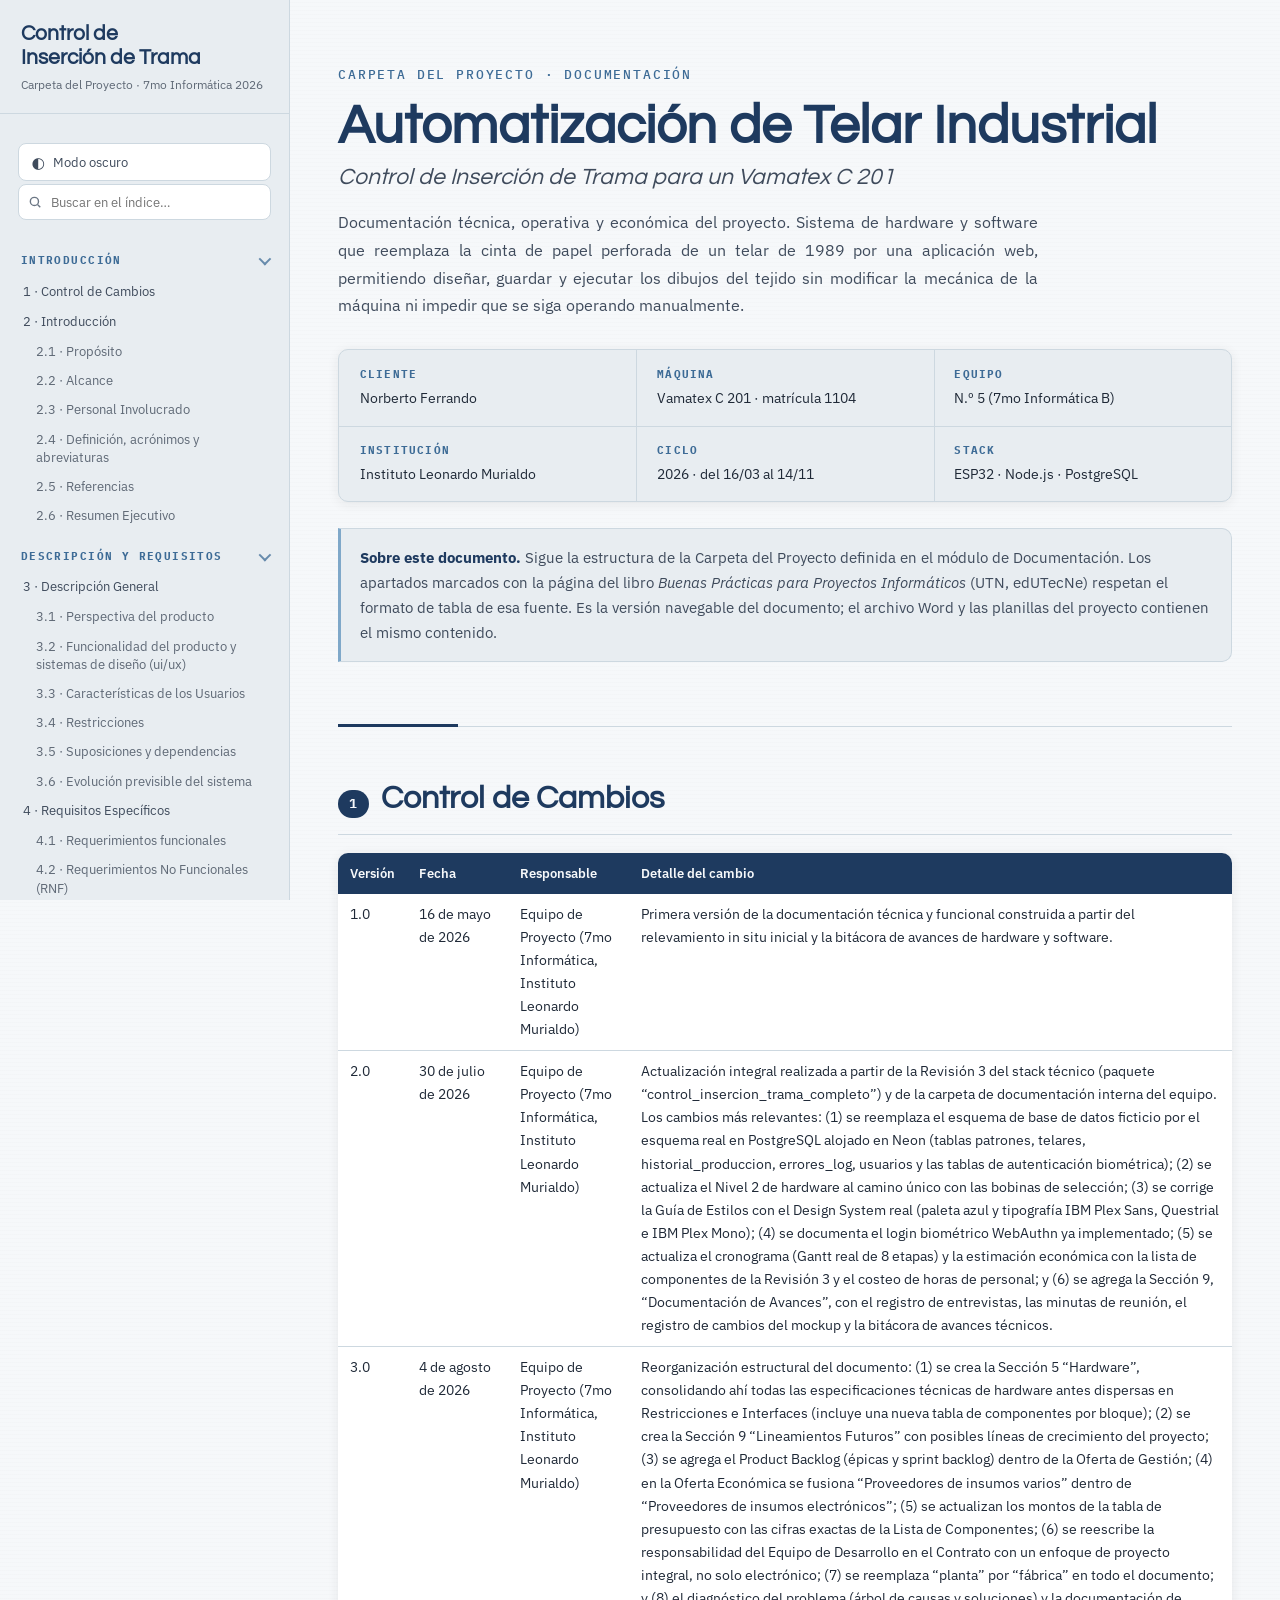
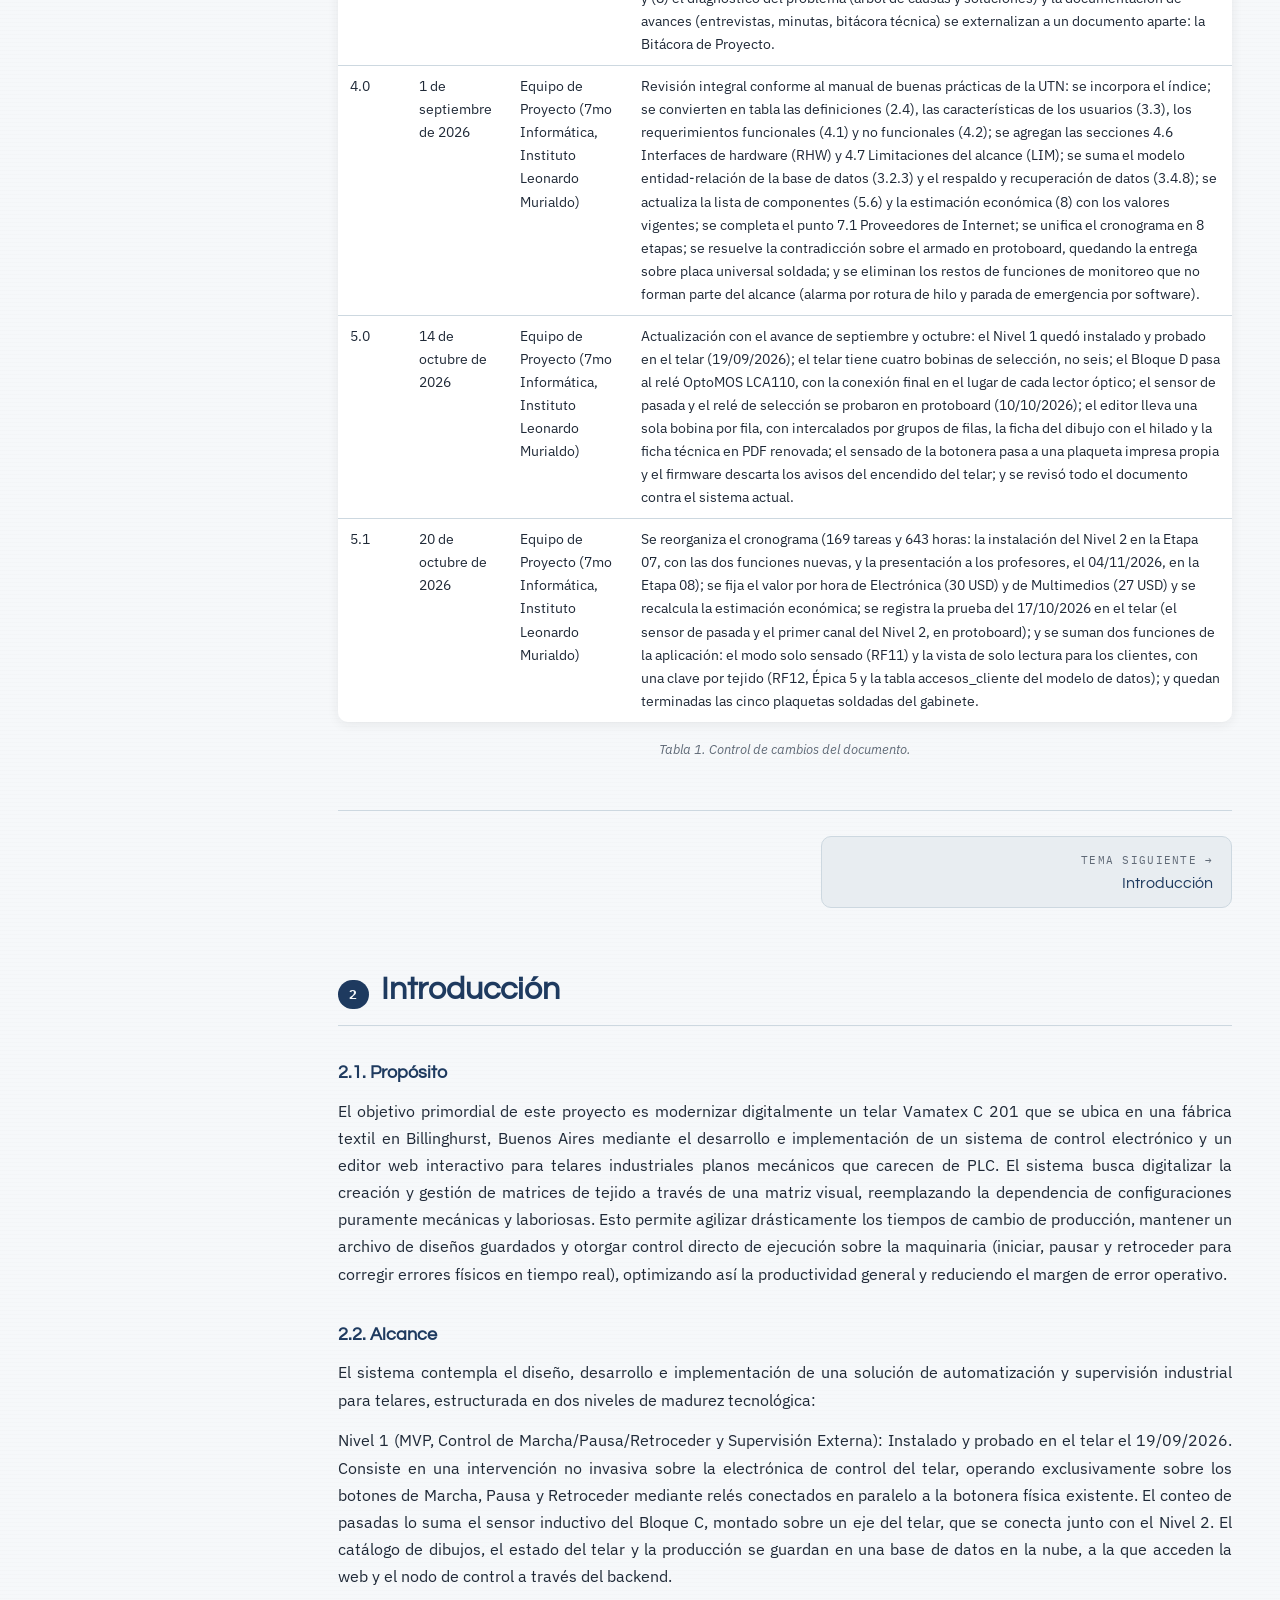
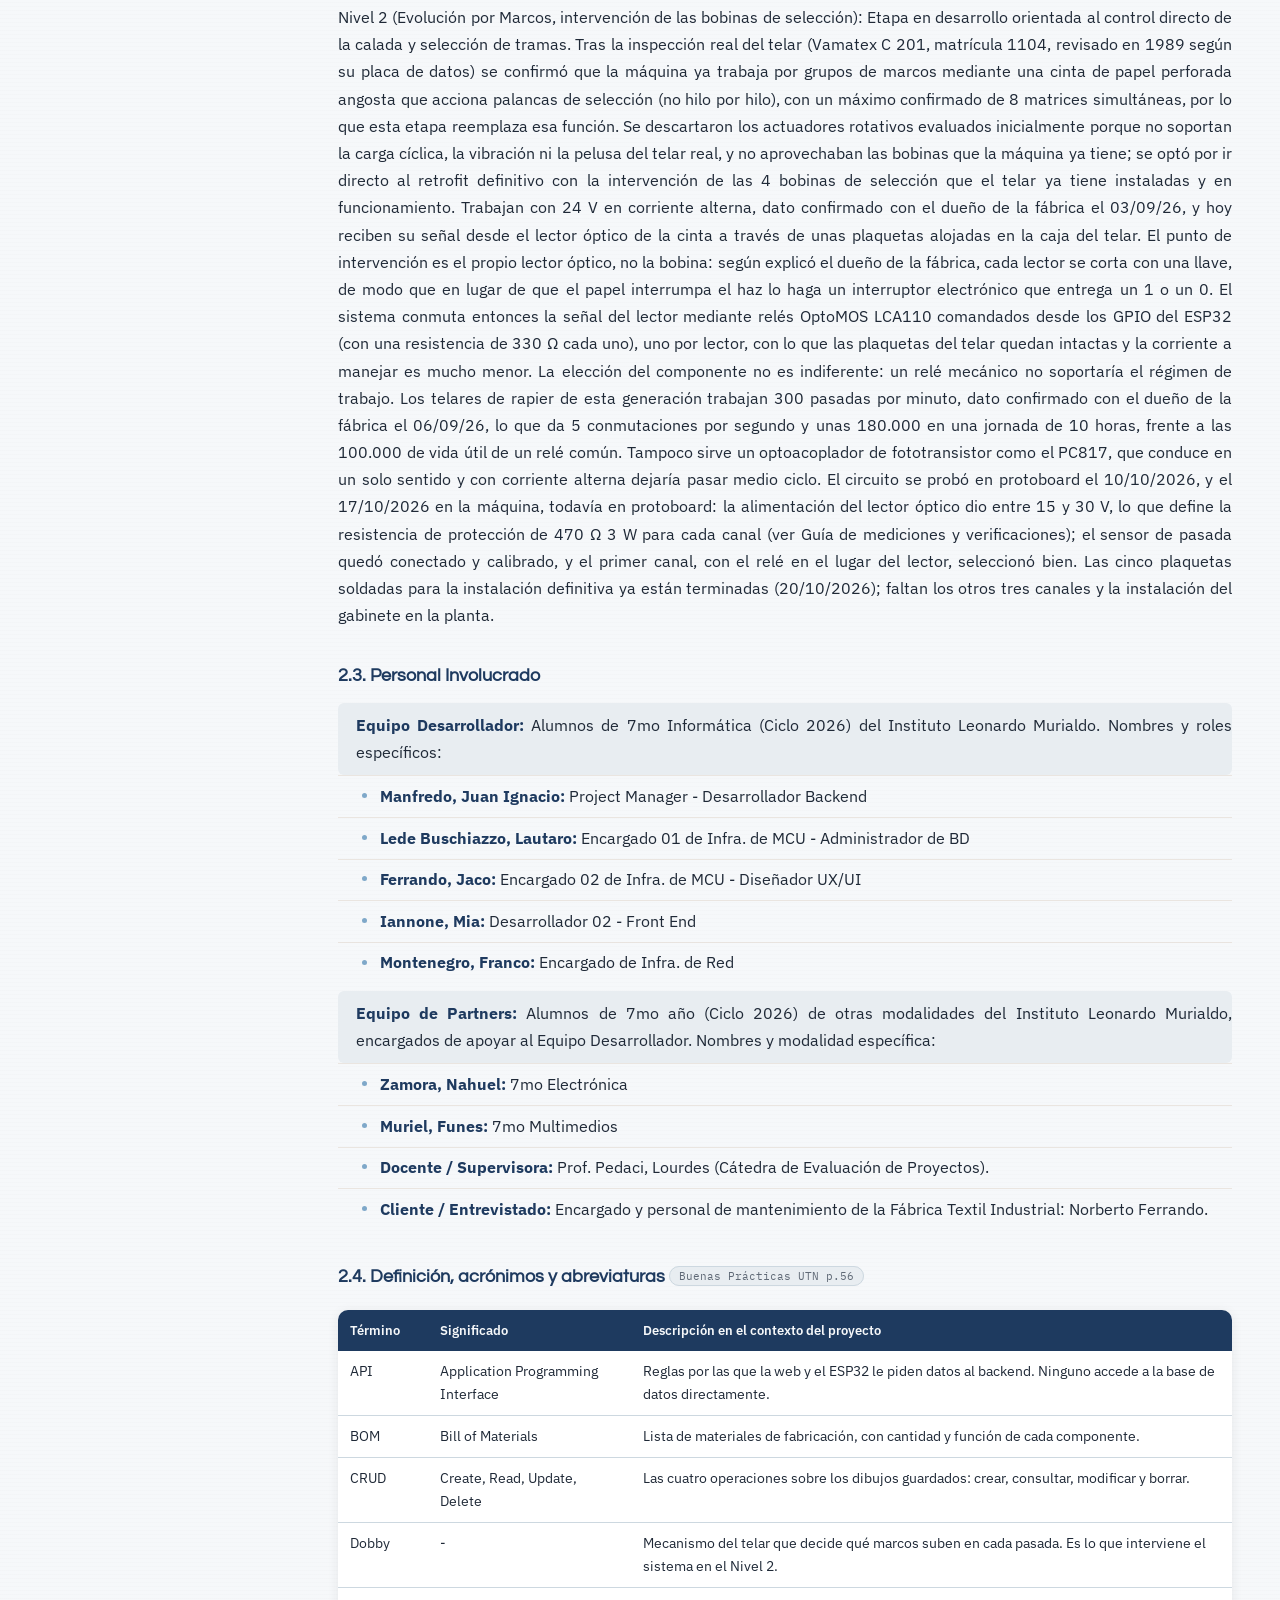
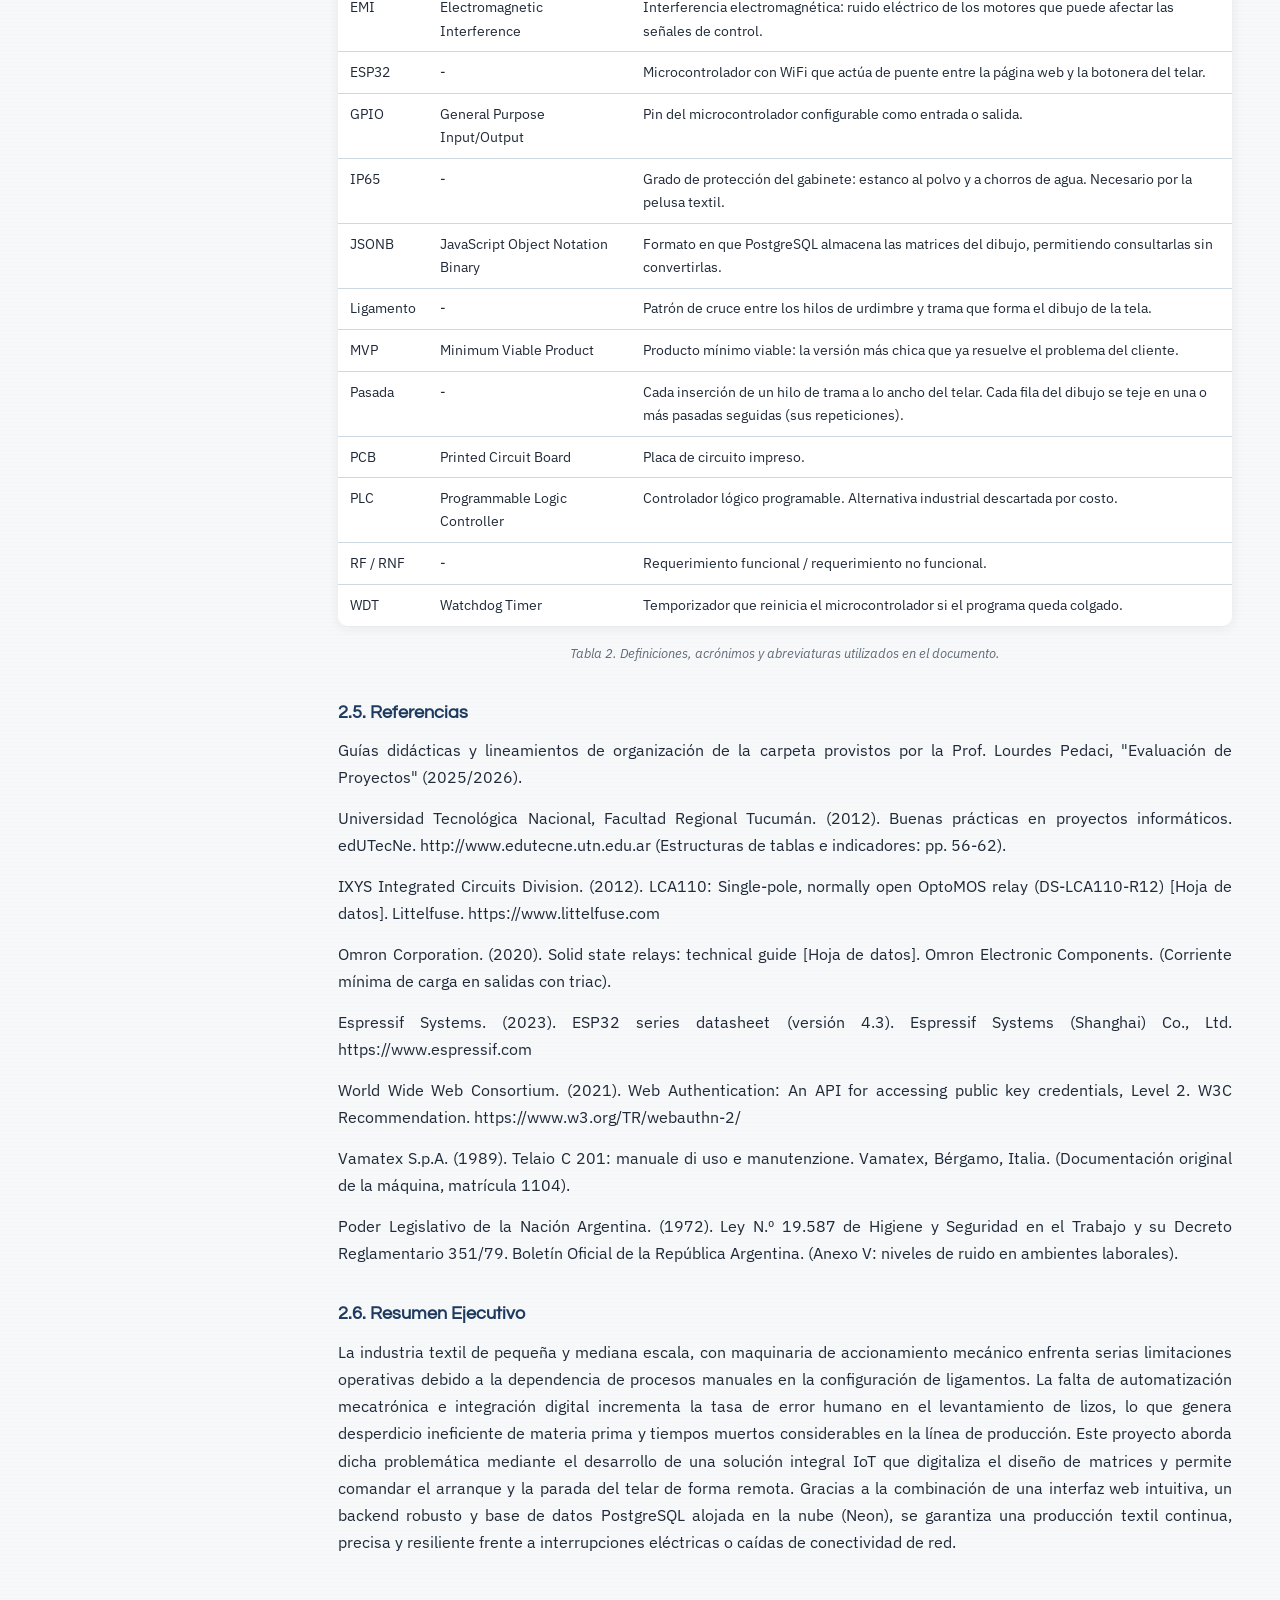
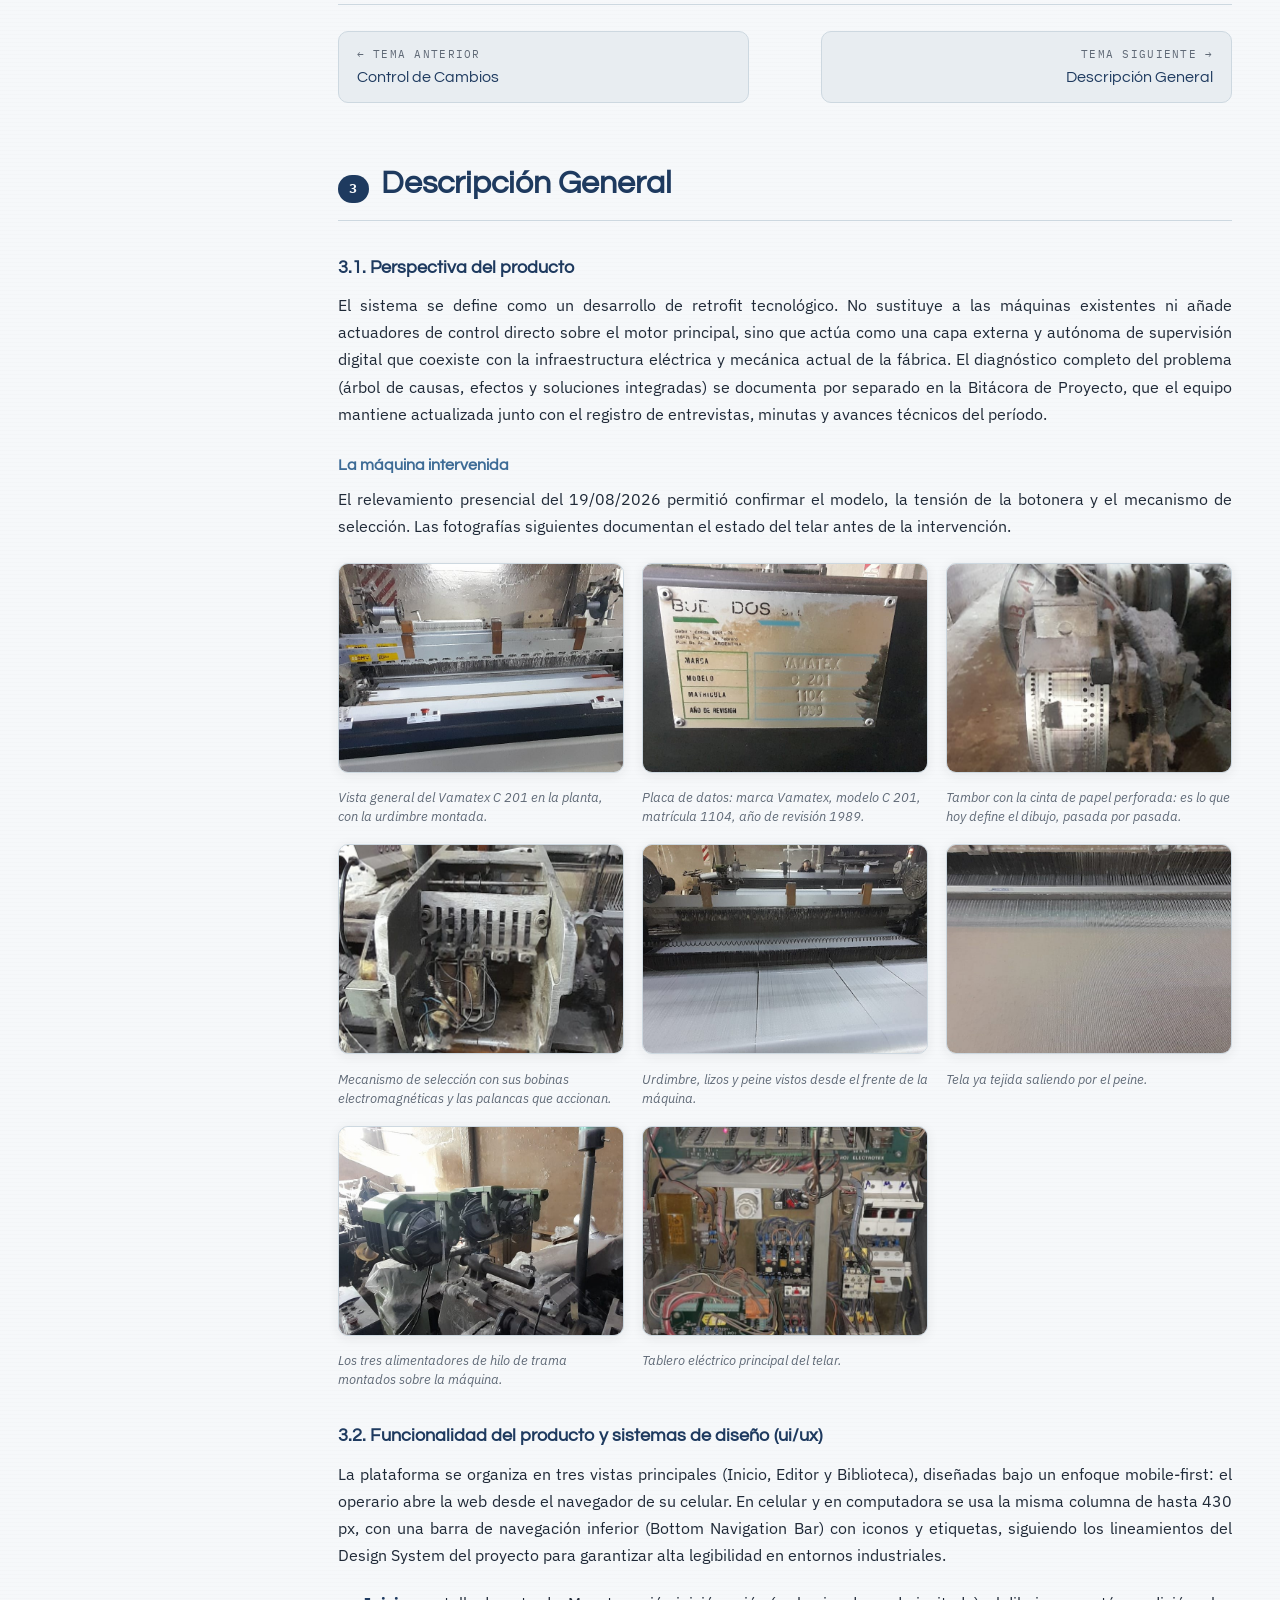
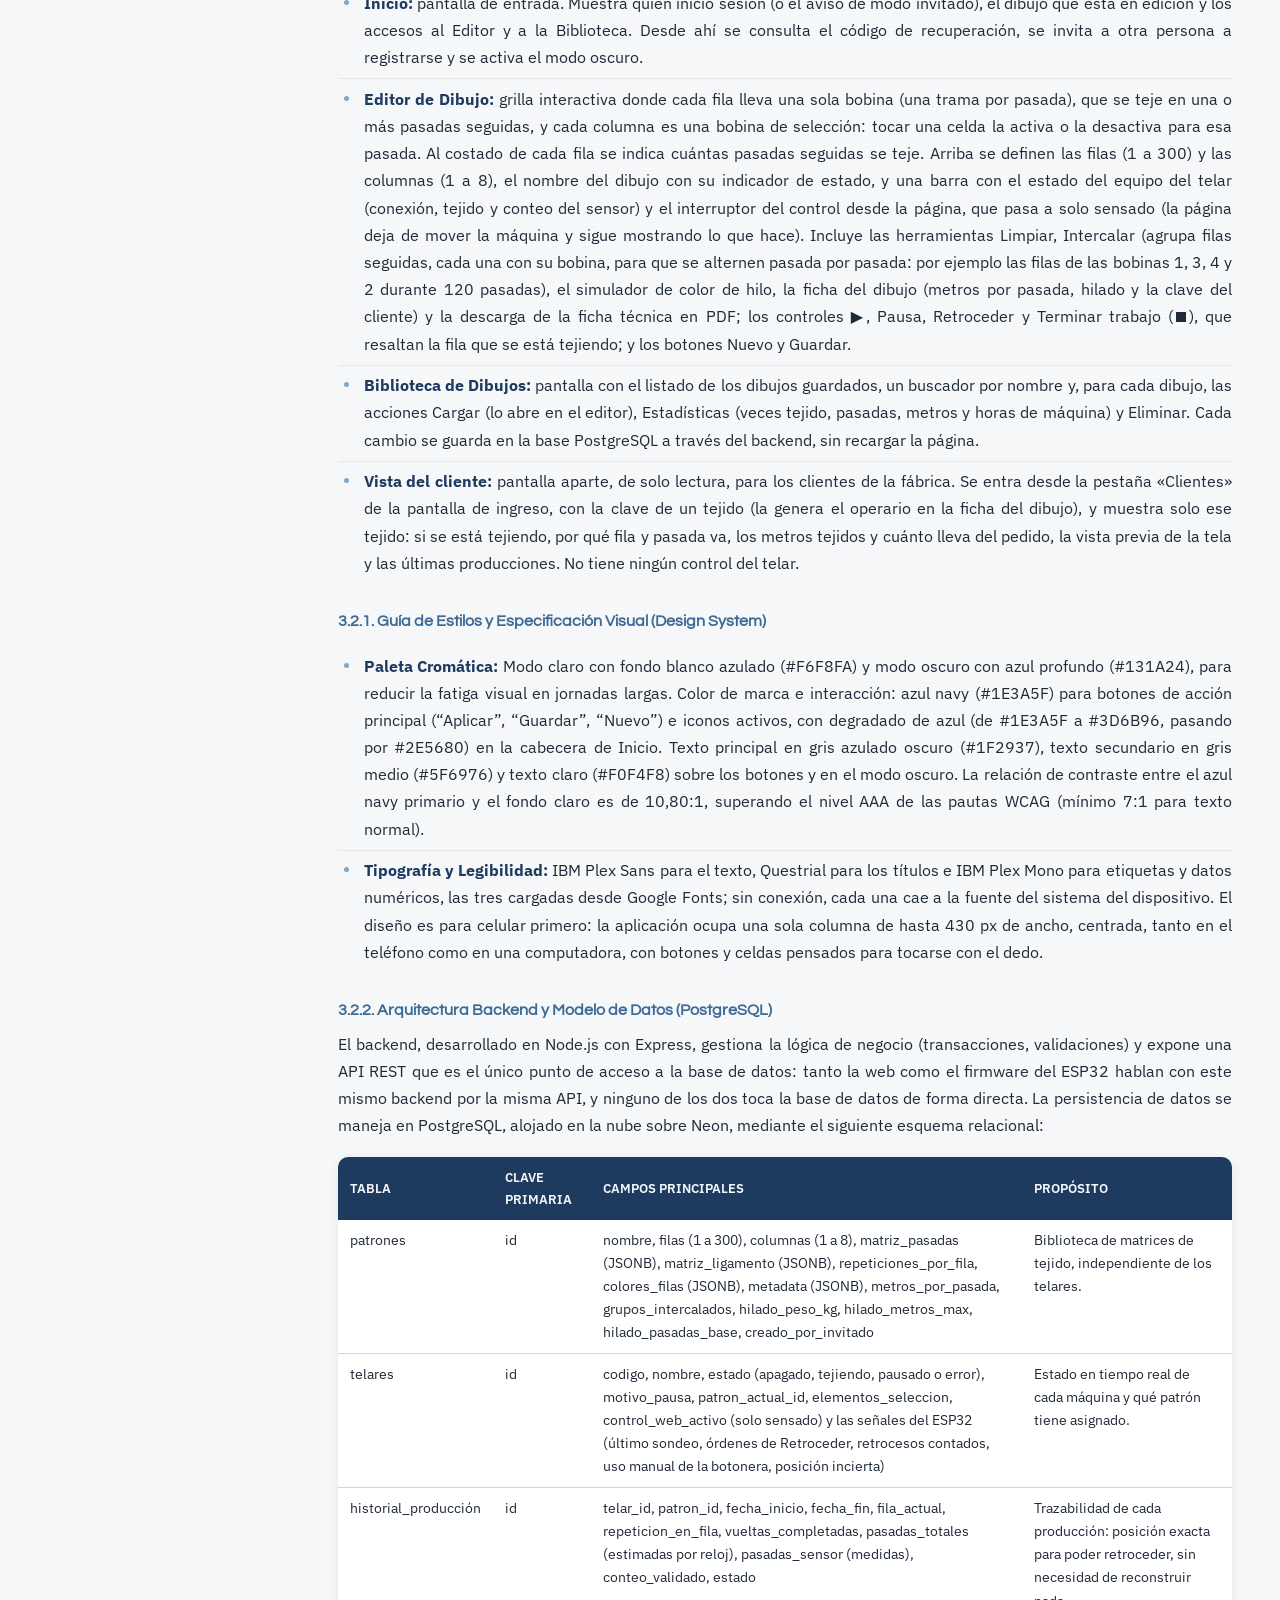
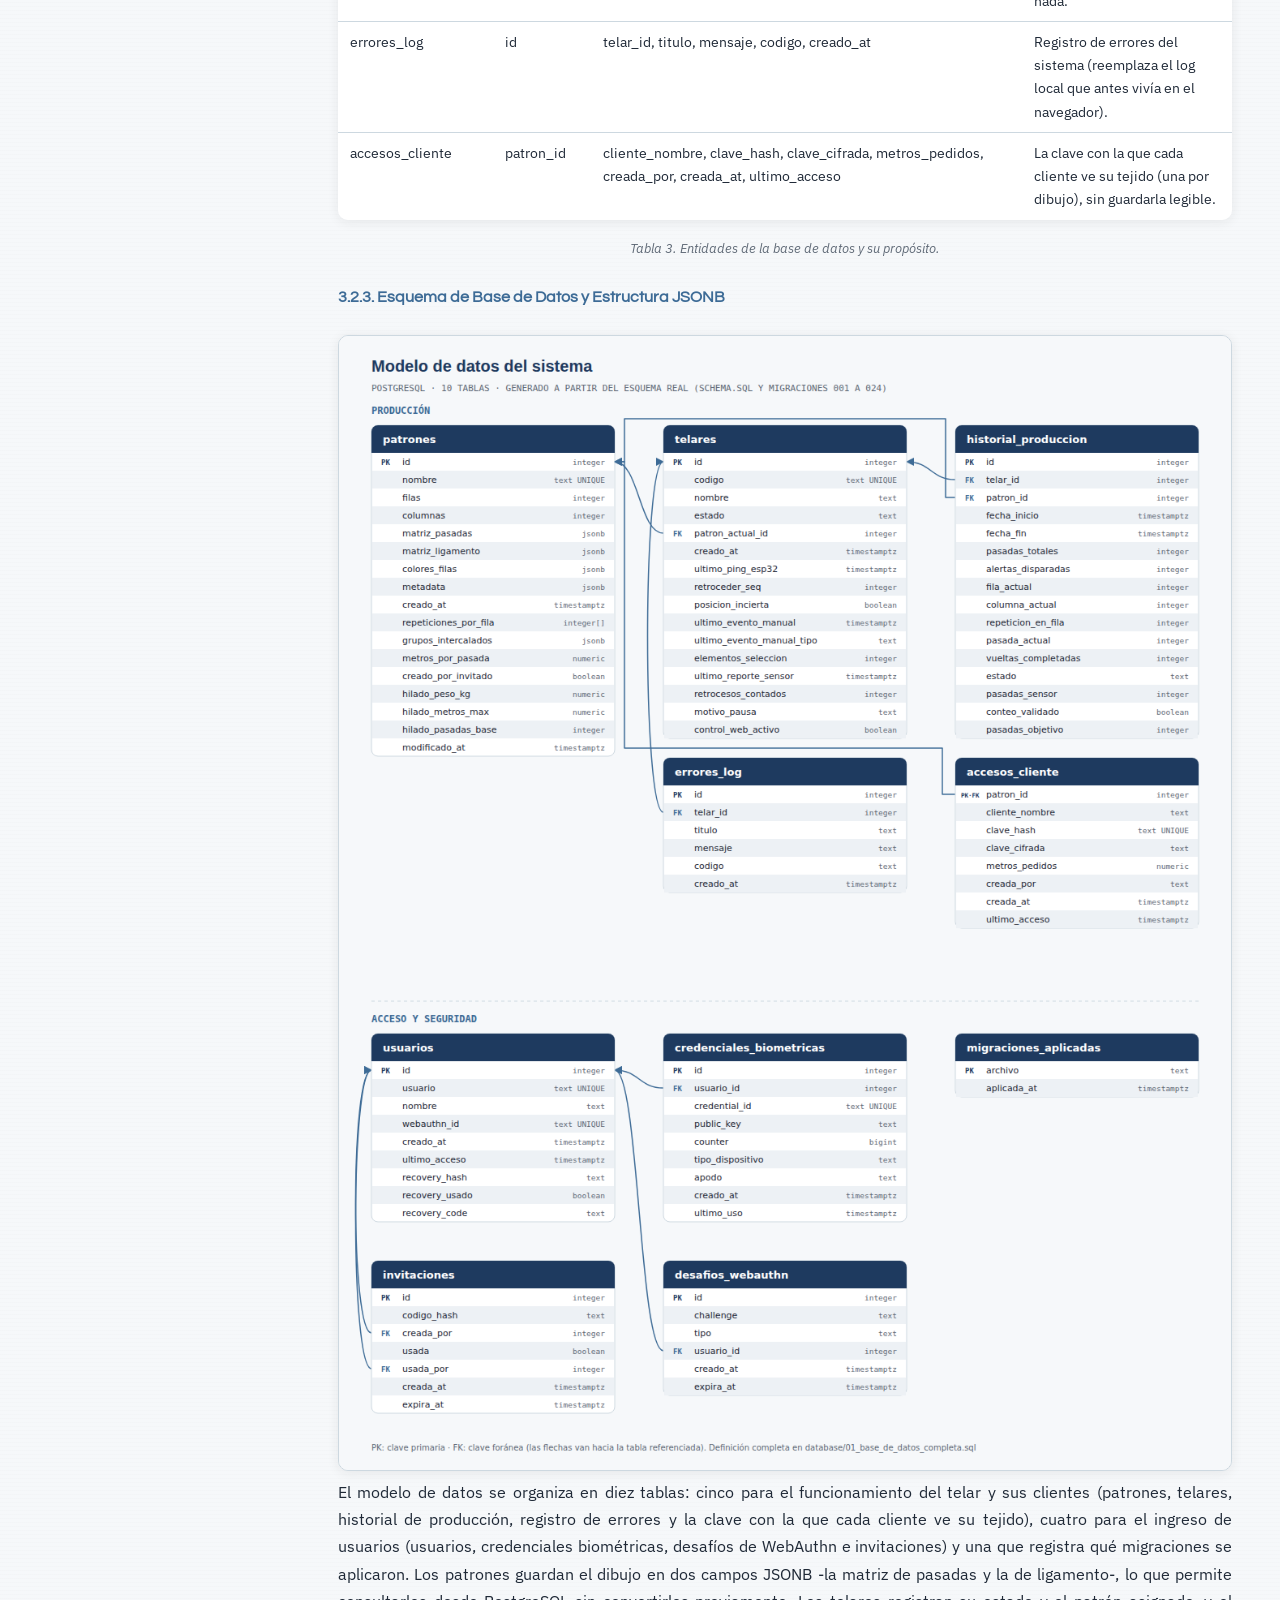
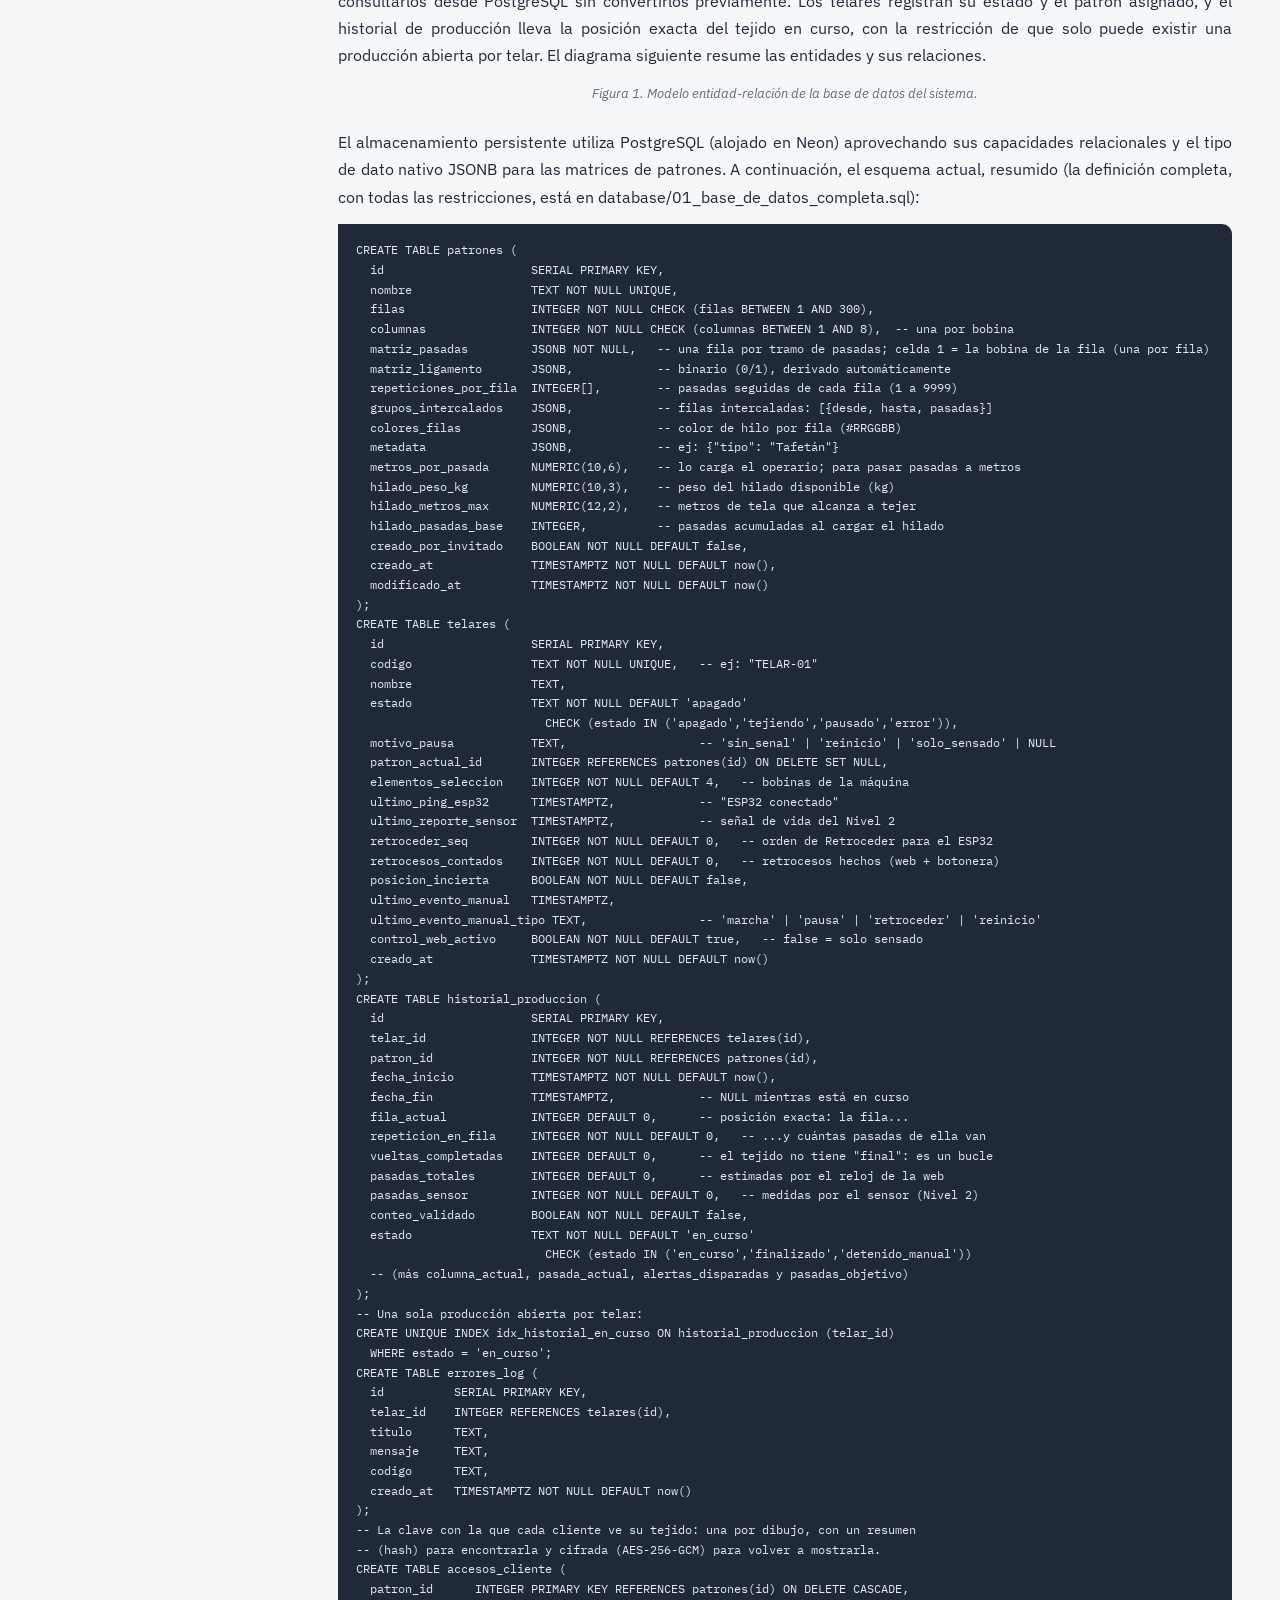
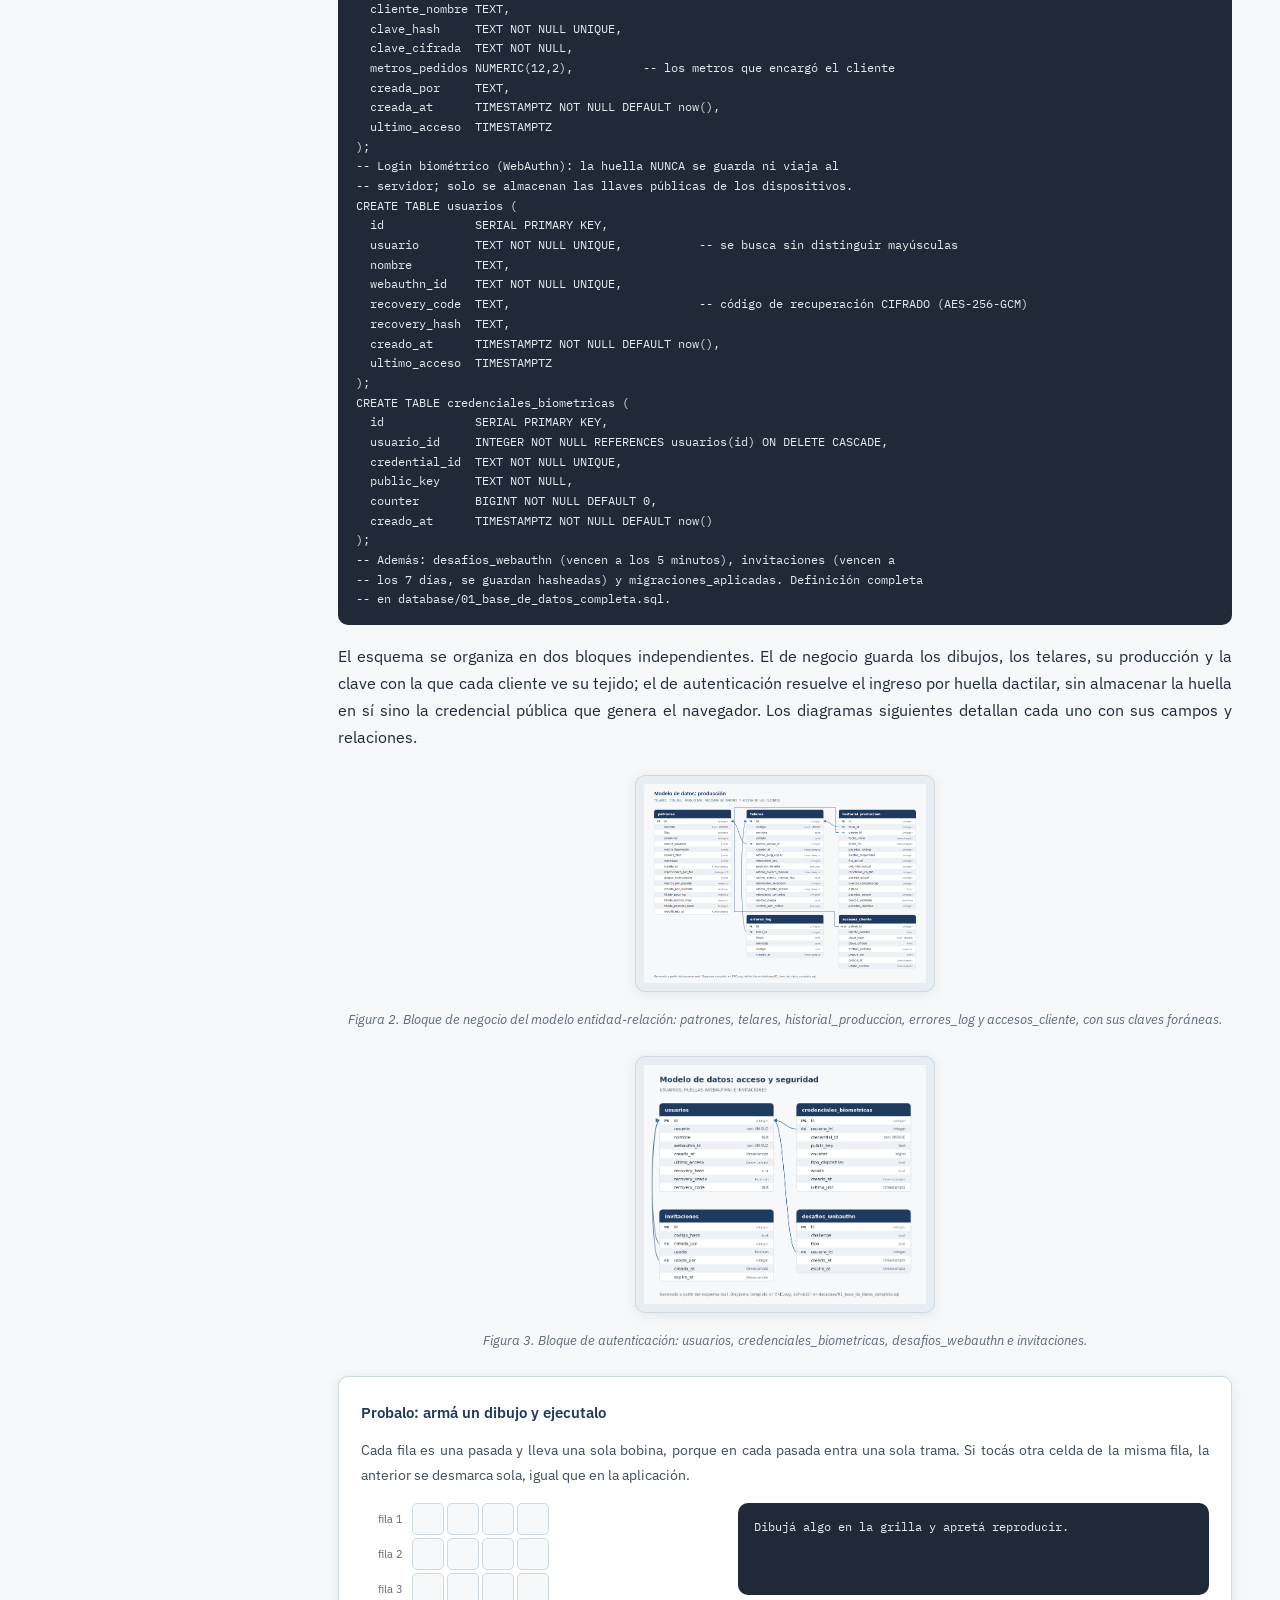
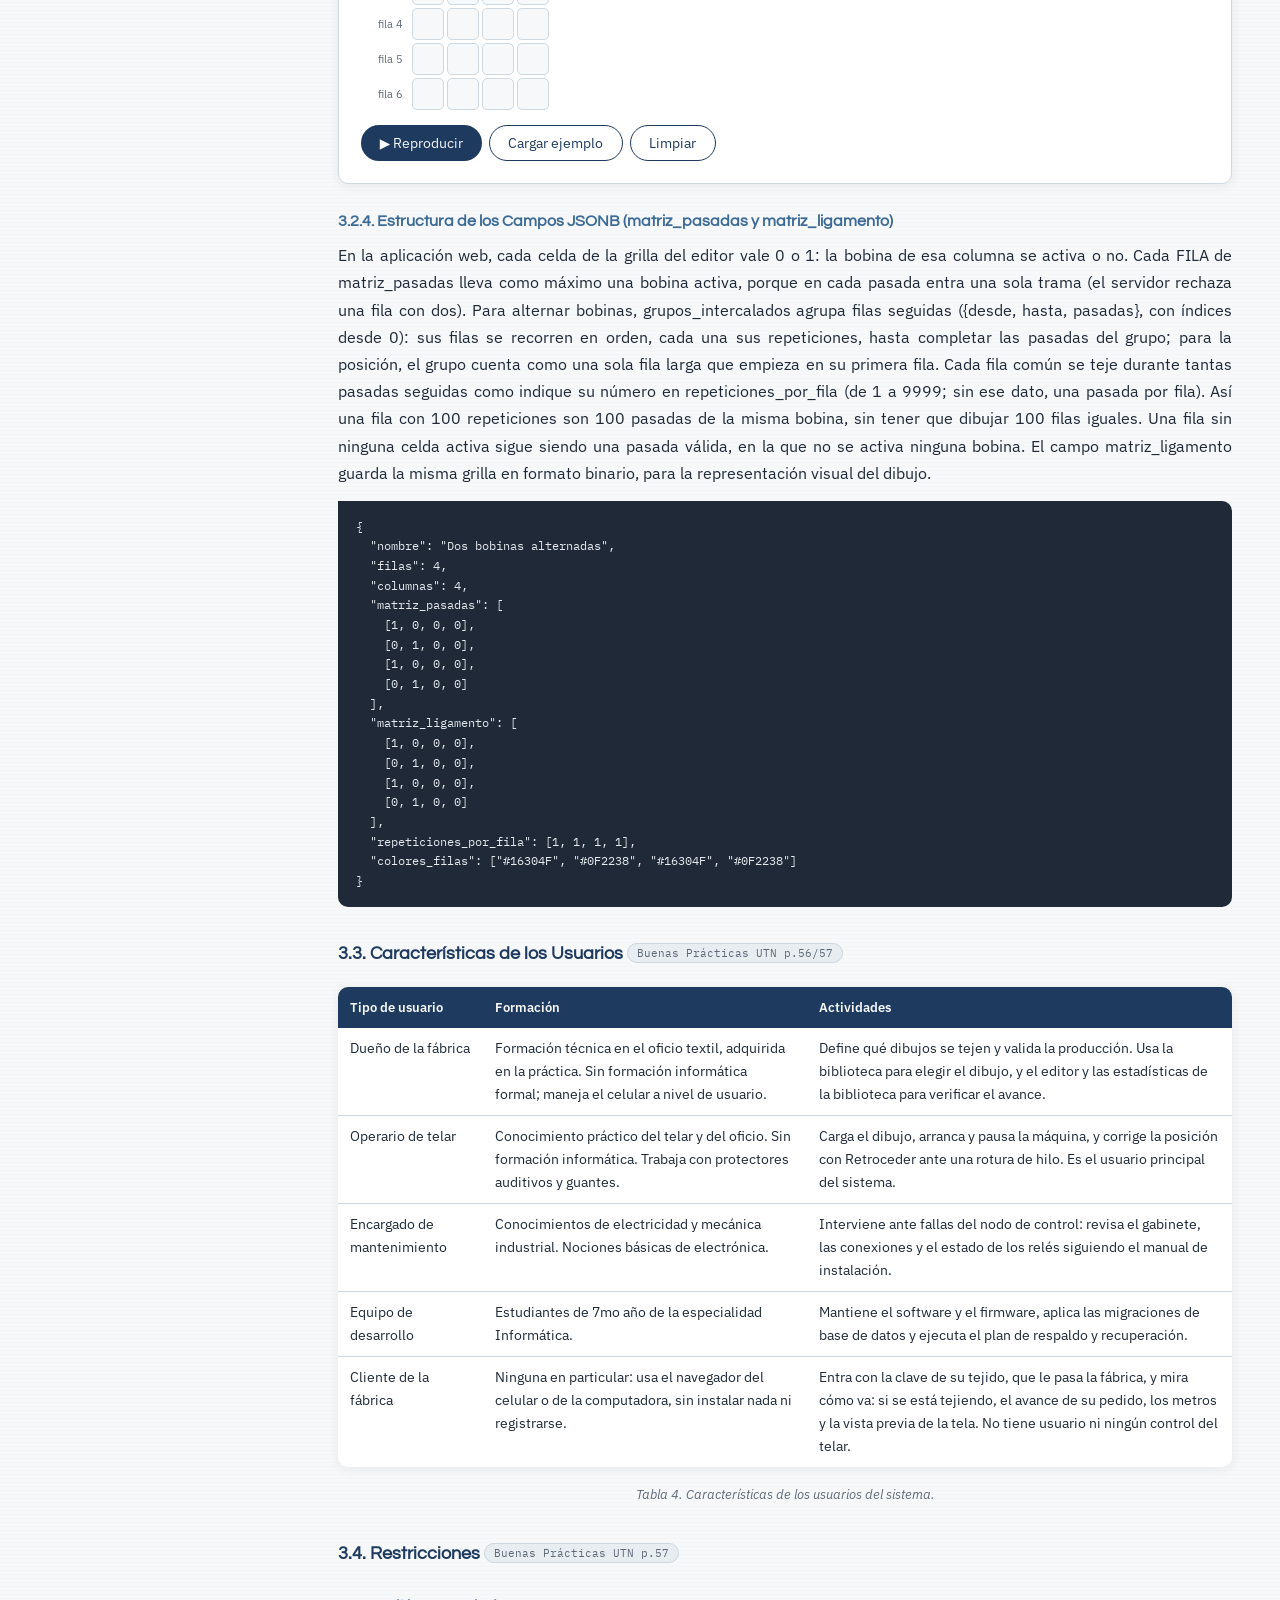
==== commit be59a82d: "Add files via upload" ====
--- a/index.html
+++ b/index.html
@@ -44,7 +44,7 @@
 <a href="#s3-6" class="n1">3.6 · Evolución previsible del sistema</a>
 <a href="#s4" class="n0">4 · Requisitos Específicos</a>
 <a href="#s4-1" class="n1">4.1 · Requerimientos funcionales</a>
-<a href="#s4-2" class="n1">4.2 · Requerimentos No Funcionales (RNF)</a>
+<a href="#s4-2" class="n1">4.2 · Requerimientos No Funcionales (RNF)</a>
 <a href="#s4-3" class="n1">4.3 · Interfaces de usuario</a>
 <a href="#s4-4" class="n1">4.4 · Interfaces de software</a>
 <a href="#s4-5" class="n1">4.5 · Interfaces de comunicación</a>
@@ -160,7 +160,7 @@
 <li><b>Inicio:</b> pantalla de entrada. Muestra quién inició sesión (o el aviso de modo invitado), el dibujo que está en edición y los accesos al Editor y a la Biblioteca. Desde ahí se consulta el código de recuperación, se invita a otra persona a registrarse y se activa el modo oscuro.</li>
 <li><b>Editor de Dibujo:</b> grilla interactiva donde cada fila lleva una sola bobina (una trama por pasada), que se teje en una o más pasadas seguidas, y cada columna es una bobina de selección: tocar una celda la activa o la desactiva para esa pasada. Al costado de cada fila se indica cuántas pasadas seguidas se teje. Arriba se definen las filas (1 a 300) y las columnas (1 a 8), el nombre del dibujo con su indicador de estado, y una barra con el estado del equipo del telar (conexión, tejido y conteo del sensor) y el interruptor del control desde la página, que pasa a solo sensado (la página deja de mover la máquina y sigue mostrando lo que hace). Incluye las herramientas Limpiar, Intercalar (agrupa filas seguidas, cada una con su bobina, para que se alternen pasada por pasada: por ejemplo las filas de las bobinas 1, 3, 4 y 2 durante 120 pasadas), el simulador de color de hilo, la ficha del dibujo (metros por pasada, hilado y la clave del cliente) y la descarga de la ficha técnica en PDF; los controles ▶, Pausa, Retroceder y Terminar trabajo (⏹), que resaltan la fila que se está tejiendo; y los botones Nuevo y Guardar.</li>
 <li><b>Biblioteca de Dibujos:</b> pantalla con el listado de los dibujos guardados, un buscador por nombre y, para cada dibujo, las acciones Cargar (lo abre en el editor), Estadísticas (veces tejido, pasadas, metros y horas de máquina) y Eliminar. Cada cambio se guarda en la base PostgreSQL a través del backend, sin recargar la página.</li>
-<li><b>Vista del cliente:</b> pantalla aparte, de solo lectura, para los clientes de la fábrica. Se entra desde el ingreso, con «Soy cliente: ver mi tejido» y la clave de un tejido (la genera el operario en la ficha del dibujo), y muestra solo ese tejido: si se está tejiendo, por qué fila y pasada va, los metros tejidos y cuánto lleva del pedido, la vista previa de la tela y las últimas producciones. No tiene ningún control del telar.</li>
+<li><b>Vista del cliente:</b> pantalla aparte, de solo lectura, para los clientes de la fábrica. Se entra desde la pestaña «Clientes» de la pantalla de ingreso, con la clave de un tejido (la genera el operario en la ficha del dibujo), y muestra solo ese tejido: si se está tejiendo, por qué fila y pasada va, los metros tejidos y cuánto lleva del pedido, la vista previa de la tela y las últimas producciones. No tiene ningún control del telar.</li>
 </ul>
 <h4 id="s3-2-1">3.2.1. Guía de Estilos y Especificación Visual (Design System)</h4>
 <ul>
@@ -169,7 +169,7 @@
 </ul>
 <h4 id="s3-2-2">3.2.2. Arquitectura Backend y Modelo de Datos (PostgreSQL)</h4>
 <p>El backend, desarrollado en Node.js con Express, gestiona la lógica de negocio (transacciones, validaciones) y expone una API REST que es el único punto de acceso a la base de datos: tanto la web como el firmware del ESP32 hablan con este mismo backend por la misma API, y ninguno de los dos toca la base de datos de forma directa. La persistencia de datos se maneja en PostgreSQL, alojado en la nube sobre Neon, mediante el siguiente esquema relacional:</p>
-<div class="tw"><table><thead><tr><th scope="col">TABLA</th><th scope="col">CLAVE PRIMARIA</th><th scope="col">CAMPOS PRINCIPALES</th><th scope="col">PROPÓSITO</th></tr></thead><tbody><tr><td>patrones</td><td>id</td><td>nombre, filas (1 a 300), columnas (1 a 8), matriz_pasadas (JSONB), matriz_ligamento (JSONB), repeticiones_por_fila, colores_filas (JSONB), metadata (JSONB), metros_por_pasada, grupos_intercalados, hilado_peso_kg, hilado_metros_max, hilado_pasadas_base, creado_por_invitado</td><td>Biblioteca de matrices de tejido, independiente de los telares.</td></tr><tr><td>telares</td><td>id</td><td>codigo, nombre, estado (apagado/tejiendo/pausado/error), motivo_pausa, patron_actual_id, elementos_seleccion, control_web_activo (solo sensado) y las señales del ESP32 (último sondeo, órdenes de Retroceder, retrocesos contados, uso manual de la botonera, posición incierta)</td><td>Estado en tiempo real de cada máquina y qué patrón tiene asignado.</td></tr><tr><td>historial_producción</td><td>id</td><td>telar_id, patron_id, fecha_inicio, fecha_fin, fila_actual, repeticion_en_fila, vueltas_completadas, pasadas_totales (estimadas por reloj), pasadas_sensor (medidas), conteo_validado, estado</td><td>Trazabilidad de cada producción: posición exacta para poder retroceder, sin necesidad de reconstruir nada.</td></tr><tr><td>errores_log</td><td>id</td><td>telar_id, titulo, mensaje, codigo, creado_at</td><td>Registro de errores del sistema (reemplaza el log local que antes vivía en el navegador).</td></tr><tr><td>accesos_cliente</td><td>patron_id</td><td>cliente_nombre, clave_hash, clave_cifrada, metros_pedidos, creada_por, creada_at, ultimo_acceso</td><td>La clave con la que cada cliente ve su tejido (una por dibujo), sin guardarla legible.</td></tr></tbody></table></div>
+<div class="tw"><table><thead><tr><th scope="col">TABLA</th><th scope="col">CLAVE PRIMARIA</th><th scope="col">CAMPOS PRINCIPALES</th><th scope="col">PROPÓSITO</th></tr></thead><tbody><tr><td>patrones</td><td>id</td><td>nombre, filas (1 a 300), columnas (1 a 8), matriz_pasadas (JSONB), matriz_ligamento (JSONB), repeticiones_por_fila, colores_filas (JSONB), metadata (JSONB), metros_por_pasada, grupos_intercalados, hilado_peso_kg, hilado_metros_max, hilado_pasadas_base, creado_por_invitado</td><td>Biblioteca de matrices de tejido, independiente de los telares.</td></tr><tr><td>telares</td><td>id</td><td>codigo, nombre, estado (apagado, tejiendo, pausado o error), motivo_pausa, patron_actual_id, elementos_seleccion, control_web_activo (solo sensado) y las señales del ESP32 (último sondeo, órdenes de Retroceder, retrocesos contados, uso manual de la botonera, posición incierta)</td><td>Estado en tiempo real de cada máquina y qué patrón tiene asignado.</td></tr><tr><td>historial_producción</td><td>id</td><td>telar_id, patron_id, fecha_inicio, fecha_fin, fila_actual, repeticion_en_fila, vueltas_completadas, pasadas_totales (estimadas por reloj), pasadas_sensor (medidas), conteo_validado, estado</td><td>Trazabilidad de cada producción: posición exacta para poder retroceder, sin necesidad de reconstruir nada.</td></tr><tr><td>errores_log</td><td>id</td><td>telar_id, titulo, mensaje, codigo, creado_at</td><td>Registro de errores del sistema (reemplaza el log local que antes vivía en el navegador).</td></tr><tr><td>accesos_cliente</td><td>patron_id</td><td>cliente_nombre, clave_hash, clave_cifrada, metros_pedidos, creada_por, creada_at, ultimo_acceso</td><td>La clave con la que cada cliente ve su tejido (una por dibujo), sin guardarla legible.</td></tr></tbody></table></div>
 <p class="cap">Tabla 3. Entidades de la base de datos y su propósito.</p>
 <h4 id="s3-2-3">3.2.3. Esquema de Base de Datos y Estructura JSONB</h4>
 <figure><img src="ERD_completo.png" alt="Figura 1. Modelo entidad-relación de la base de datos del sistema.">
@@ -357,7 +357,7 @@
 <h3 id="s4-1">4.1. Requerimientos funcionales <span class="utn">Buenas Prácticas UTN p.59/60</span></h3>
 <div class="tw"><table><thead><tr><th scope="col">ID</th><th scope="col">Nombre</th><th scope="col">Tipo</th><th scope="col">Descripción</th><th scope="col">Prioridad</th><th scope="col">Estado</th></tr></thead><tbody><tr><td>RF01</td><td>Interfaz base y consola de inicio</td><td>Esencial</td><td>Pantalla de inicio de alto contraste con la sesión, el dibujo en edición y los accesos al Editor y a la Biblioteca, legible a distancia.</td><td>Alta</td><td>Implementado</td></tr><tr><td>RF02</td><td>Editor matricial interactivo</td><td>Esencial</td><td>Lienzo cuadriculado donde el operario dibuja el ligamento tocando las celdas. Cada fila lleva una sola bobina (una trama por pasada), que se teje en una o más pasadas seguidas, y cada columna es una bobina de selección.</td><td>Alta</td><td>Implementado</td></tr><tr><td>RF03</td><td>Configuración dinámica de dimensiones</td><td>Esencial</td><td>Permite definir filas y columnas de la matriz (de 1 a 300 filas, y de 1 a 8 columnas, una por bobina de selección), para adaptarse a distintos telares sin tocar el código.</td><td>Alta</td><td>Implementado</td></tr><tr><td>RF04</td><td>Herramientas de agilidad en el diseño</td><td>Deseable</td><td>Limpiar la grilla, repeticiones por fila (una fila se teje hasta 9999 pasadas seguidas sin dibujarla de nuevo), Intercalar (agrupa filas seguidas para que se alternen pasada por pasada, como las de las bobinas 1, 3, 4 y 2 durante 120 pasadas), simulador de color de hilo y ficha técnica en PDF, para acelerar el trabajo del operario.</td><td>Media</td><td>Implementado</td></tr><tr><td>RF05</td><td>Persistencia CRUD de dibujos</td><td>Esencial</td><td>Biblioteca que permite crear, consultar, modificar y eliminar los dibujos guardados en la base de datos.</td><td>Alta</td><td>Implementado</td></tr><tr><td>RF06</td><td>Comandos de ejecución de máquina</td><td>Esencial</td><td>Botones de Marcha (▶), Pausa y Retroceder que accionan los relés del ESP32 sobre la botonera del telar. No hay un botón Detener aparte: Terminar trabajo (⏹) cierra la producción y, si el telar está tejiendo, lo para con el mismo relé de Pausa.</td><td>Alta</td><td>Implementado</td></tr><tr><td>RF07</td><td>Realimentación visual en tiempo real</td><td>Esencial</td><td>Mientras el telar teje, la pantalla resalta la fila que se está ejecutando y muestra el estado real de la máquina.</td><td>Alta</td><td>Implementado</td></tr><tr><td>RF08</td><td>Retroceso de una pasada</td><td>Esencial</td><td>Permite retroceder el tejido una pasada completa: pausa la ejecución, mueve la posición una pasada atrás y pulsa el relé de Retroceder del telar.</td><td>Alta</td><td>Implementado</td></tr><tr><td>RF09</td><td>Resiliencia ante caídas de red</td><td>Esencial</td><td>Ante cortes de WiFi o caída del backend, el firmware permanece inactivo (fail-safe) en vez de accionar la máquina con información desactualizada.</td><td>Alta</td><td>Implementado</td></tr><tr><td>RF10</td><td>Sensado del uso manual de la botonera</td><td>Esencial</td><td>Si un operario aprieta Marcha, Pausa o Retroceder en la máquina, el ESP32 lo detecta por optoacoplador y la web refleja el estado real del telar.</td><td>Alta</td><td>Implementado</td></tr><tr><td>RF11</td><td>Modo solo sensado</td><td>Deseable</td><td>Un interruptor en la página apaga y prende el control del telar desde la web. Apagado, la página no arranca, no pausa ni retrocede la máquina (el backend rechaza las órdenes y el ESP32 no acciona los relés), y el sensado de la botonera y del sensor sigue funcionando.</td><td>Media</td><td>Implementado</td></tr><tr><td>RF12</td><td>Vista de solo lectura para clientes</td><td>Deseable</td><td>Cada dibujo puede tener una clave única con la que su cliente ve solo ese tejido: el estado, la fila y la pasada, los metros tejidos, el avance del pedido, la vista previa de la tela y la producción, sin ningún control del telar. La clave se puede cambiar o quitar en cualquier momento.</td><td>Media</td><td>Implementado</td></tr></tbody></table></div>
 <p class="cap">Tabla 6. Requerimientos funcionales del sistema.</p>
-<h3 id="s4-2">4.2. Requerimentos No Funcionales (RNF) <span class="utn">Buenas Prácticas UTN p.59/60</span></h3>
+<h3 id="s4-2">4.2. Requerimientos No Funcionales (RNF) <span class="utn">Buenas Prácticas UTN p.59/60</span></h3>
 <div class="tw"><table><thead><tr><th scope="col">ID</th><th scope="col">Categoría</th><th scope="col">Nombre</th><th scope="col">Descripción</th><th scope="col">Prioridad</th></tr></thead><tbody><tr><td>RNF01</td><td>Desempeño</td><td>Desempeño y latencia</td><td>El ESP32 sondea el backend cada 2,5 s y el pulso del relé dura 300 ms: una orden dada en la web se refleja en la máquina en menos de 3 segundos.</td><td>Alta</td></tr><tr><td>RNF02</td><td>Fiabilidad</td><td>Arranque seguro</td><td>Al energizarse o reiniciarse, ningún relé debe accionarse. Se garantiza con resistencias de polarización externas y escribiendo el nivel de reposo antes de configurar los pines.</td><td>Crítica</td></tr><tr><td>RNF03</td><td>Usabilidad</td><td>Ergonomía de interfaz táctil</td><td>Botones y celdas pensados para tocarse con el dedo (los controles del tejido miden 40 px y las celdas de la grilla, de 28 a 42 px según la cantidad de columnas), alto contraste y tipografía legible, para operarse con la iluminación deficiente de la fábrica.</td><td>Alta</td></tr><tr><td>RNF04</td><td>Seguridad</td><td>Aislamiento eléctrico</td><td>Todo contacto con el telar se hace por contacto seco de relé u optoacoplador. El sistema se alimenta de una fuente propia de 220 V, independiente de la máquina.</td><td>Crítica</td></tr><tr><td>RNF05</td><td>Mantenibilidad</td><td>Respaldo y recuperación de datos</td><td>Restauración instantánea de 6 horas más respaldo automático diario. La restauración se prueba en cada visita de mantenimiento.</td><td>Alta</td></tr><tr><td>RNF06</td><td>Portabilidad</td><td>Independencia de dispositivo</td><td>Funciona en el navegador de cualquier celular o computadora de la fábrica, sin instalación previa.</td><td>Media</td></tr><tr><td>RNF07</td><td>Fiabilidad</td><td>Tolerancia ambiental</td><td>Gabinete IP65 montado fuera del chasis para no recibir vibración, con la placa protegida con barniz dieléctrico contra la pelusa textil.</td><td>Alta</td></tr></tbody></table></div>
 <p class="cap">Tabla 7. Requerimientos no funcionales del sistema.</p>
 <h3 id="s4-3">4.3. Interfaces de usuario <span class="utn">Buenas Prácticas UTN p.58</span></h3>
@@ -384,7 +384,7 @@
 <p>Búsqueda por nombre, que no distingue mayúsculas ni tildes.</p>
 <p>Estadísticas de cada dibujo: veces tejido, pasadas, metros y horas de máquina (aproximadas hasta que se valide el conteo del sensor).</p>
 <p>Vista del cliente:</p>
-<p>Se entra desde el ingreso con «Soy cliente: ver mi tejido» y la clave del tejido, sin usuario ni huella.</p>
+<p>Se entra desde la pestaña «Clientes» de la pantalla de ingreso, con la clave del tejido, sin usuario ni huella.</p>
 <p>Muestra solo ese tejido: estado, fila y pasada, metros tejidos, avance del pedido, vista previa de la tela y producción. Se actualiza sola y no tiene ningún control.</p>
 <p>La clave se genera, se cambia o se quita desde la ficha del dibujo, en el Editor.</p>
 <figure class="pant"><img src="doc-fig4.png" alt="Figura 4. Pantalla de ingreso con huella dactilar."><figcaption>Figura 4. Pantalla de ingreso con huella dactilar.</figcaption></figure>
@@ -503,7 +503,7 @@
 <p>El presupuesto se organiza en cuatro bloques de compra y confirma que toda la arquitectura de software seleccionada es de uso libre, con costo de licenciamiento mensual de $0. Los valores corresponden a la revisión del 20/10/2026 y se mantienen actualizados en la planilla del equipo (Lista_de_componentes_Control_Trama.xlsx y Estimacion_Costos_Ganancia_Contrato_v4.docx).</p>
 <figcaption>Figura 13. Estructura de costos del proyecto.</figcaption></figure>
 <p>Los componentes efectivamente adquiridos para el Bloque A suman $73.653, a los que se agregan $13.950 del Bloque C y $34.536 del Bloque D, totalizando $122.139 en materiales. Sumando los gastos operativos de $109.675 y el valor del trabajo del equipo, valuado en $31.844.539 según las tarifas del proyecto, el costo total asciende a $32.076.353. Aplicando el margen del 25 % previsto, el presupuesto final es de $40.095.441, con una ganancia proyectada de $8.019.088.</p>
-<div class="tw"><table><thead><tr><th scope="col">BLOQUE DE COMPRA</th><th scope="col">CONTENIDO</th><th scope="col">CUÁNDO COMPRARLO</th><th scope="col">¿GRATIS/PRESTADO?</th><th scope="col">SUBTOTAL</th></tr></thead><tbody><tr><td>Bloque A, Nivel 1 (control y sensado)</td><td>ESP32, dos módulos de relé (uno de 2 canales y uno individual, 3 salidas en total), fuente HLK-5M05 220V→5V, fusible lento 1A, 3 optoacopladores PC817 con sus puentes rectificadores y resistencias limitadoras, 6 resistencias de polarización, capacitores de desacople, gabinete IP65, prensacables, borneras, cable multifilar de 6 conductores y 1 mm² y placa universal.</td><td>Etapa 4</td><td>No</td><td>$73.653</td></tr><tr><td>Bloque C, Sensor de pasada</td><td>Sensor inductivo LJ12A3-4-Z/BX (ya adquirido), optoacoplador y resistencias de adaptación de nivel, más el soporte de montaje (ya construido y montado el 10/09/2026).</td><td>Incluido en esta etapa</td><td>No</td><td>$13.950</td></tr><tr><td>Bloque D, Nivel 2 (selección del dibujo)</td><td>Intervención de las 4 bobinas de selección ya instaladas en el telar, que trabajan con 24 V en alterna: relés OptoMOS LCA110 (uno por lector óptico) con sus zócalos y sus resistencias (330 Ω y 10 kΩ del lado del ESP32; de protección y 10 kΩ ½ W del lado del telar). Las bobinas se siguen alimentando desde el propio telar.</td><td>Después de medir (medido el 17/10)</td><td>No</td><td>$34.536 (faltan dos precios de la lista)</td></tr><tr><td>TOTAL DEL PROYECTO</td><td>Bloques A, C y D.</td><td>-</td><td>-</td><td>$122.139</td></tr></tbody></table></div>
+<div class="tw"><table><thead><tr><th scope="col">BLOQUE DE COMPRA</th><th scope="col">CONTENIDO</th><th scope="col">CUÁNDO COMPRARLO</th><th scope="col">¿GRATIS/PRESTADO?</th><th scope="col">SUBTOTAL</th></tr></thead><tbody><tr><td>Bloque A, Nivel 1 (control y sensado)</td><td>ESP32, dos módulos de relé (uno de 2 canales y uno individual, 3 salidas en total), fuente HLK-5M05 220V→5V, fusible lento 1A, 3 optoacopladores PC817 con sus puentes rectificadores y resistencias limitadoras, 6 resistencias de polarización, capacitores de desacople, gabinete IP65, prensacables, borneras, cable multifilar de 6 conductores y 1 mm² y placa universal.</td><td>Etapa 4</td><td>No</td><td>$73.653</td></tr><tr><td>Bloque C, Sensor de pasada</td><td>Sensor inductivo LJ12A3-4-Z/BX (ya adquirido), optoacoplador y resistencias de adaptación de nivel, más el soporte de montaje (ya construido y montado el 10/09/2026).</td><td>Incluido en esta etapa</td><td>No</td><td>$13.950</td></tr><tr><td>Bloque D, Nivel 2 (selección del dibujo)</td><td>Intervención de las 4 bobinas de selección ya instaladas en el telar, que trabajan con 24 V en alterna: relés OptoMOS LCA110 (uno por lector óptico) con sus zócalos y sus resistencias (330 Ω y 10 kΩ del lado del ESP32; de protección y 10 kΩ ½ W del lado del telar). Las bobinas se siguen alimentando desde el propio telar.</td><td>Después de medir (medido el 17/10)</td><td>No</td><td>$34.536 (faltan los precios de nueve ítems de la lista)</td></tr><tr><td>TOTAL DEL PROYECTO</td><td>Bloques A, C y D.</td><td>-</td><td>-</td><td>$122.139</td></tr></tbody></table></div>
 <p class="cap">Tabla 15. Bloques de compra: contenido, oportunidad y subtotal.</p>
 <p>La estructura de costos muestra que el 99,3 % corresponde al trabajo del equipo y solo el 0,7 % ($231.814, materiales y gastos operativos) a dinero efectivamente desembolsado. Orden de compra recomendado: (1) Bloque A, ya adquirido e instalado en el telar; (2) la medición del lector óptico en el telar, hecha el 17/10/2026 (entre 15 y 30 V); y (3) lo que falta de los Bloques C y D (el sensor ya se compró y el relé LCA110 se probó en la máquina), con la resistencia de protección de 470 Ω 3 W que fijó esa medición. La planilla completa, con el detalle por ítem y los precios de referencia, se mantiene en el archivo Lista_de_componentes_Control_Trama.xlsx de la carpeta compartida del equipo.</p>
 <ul>
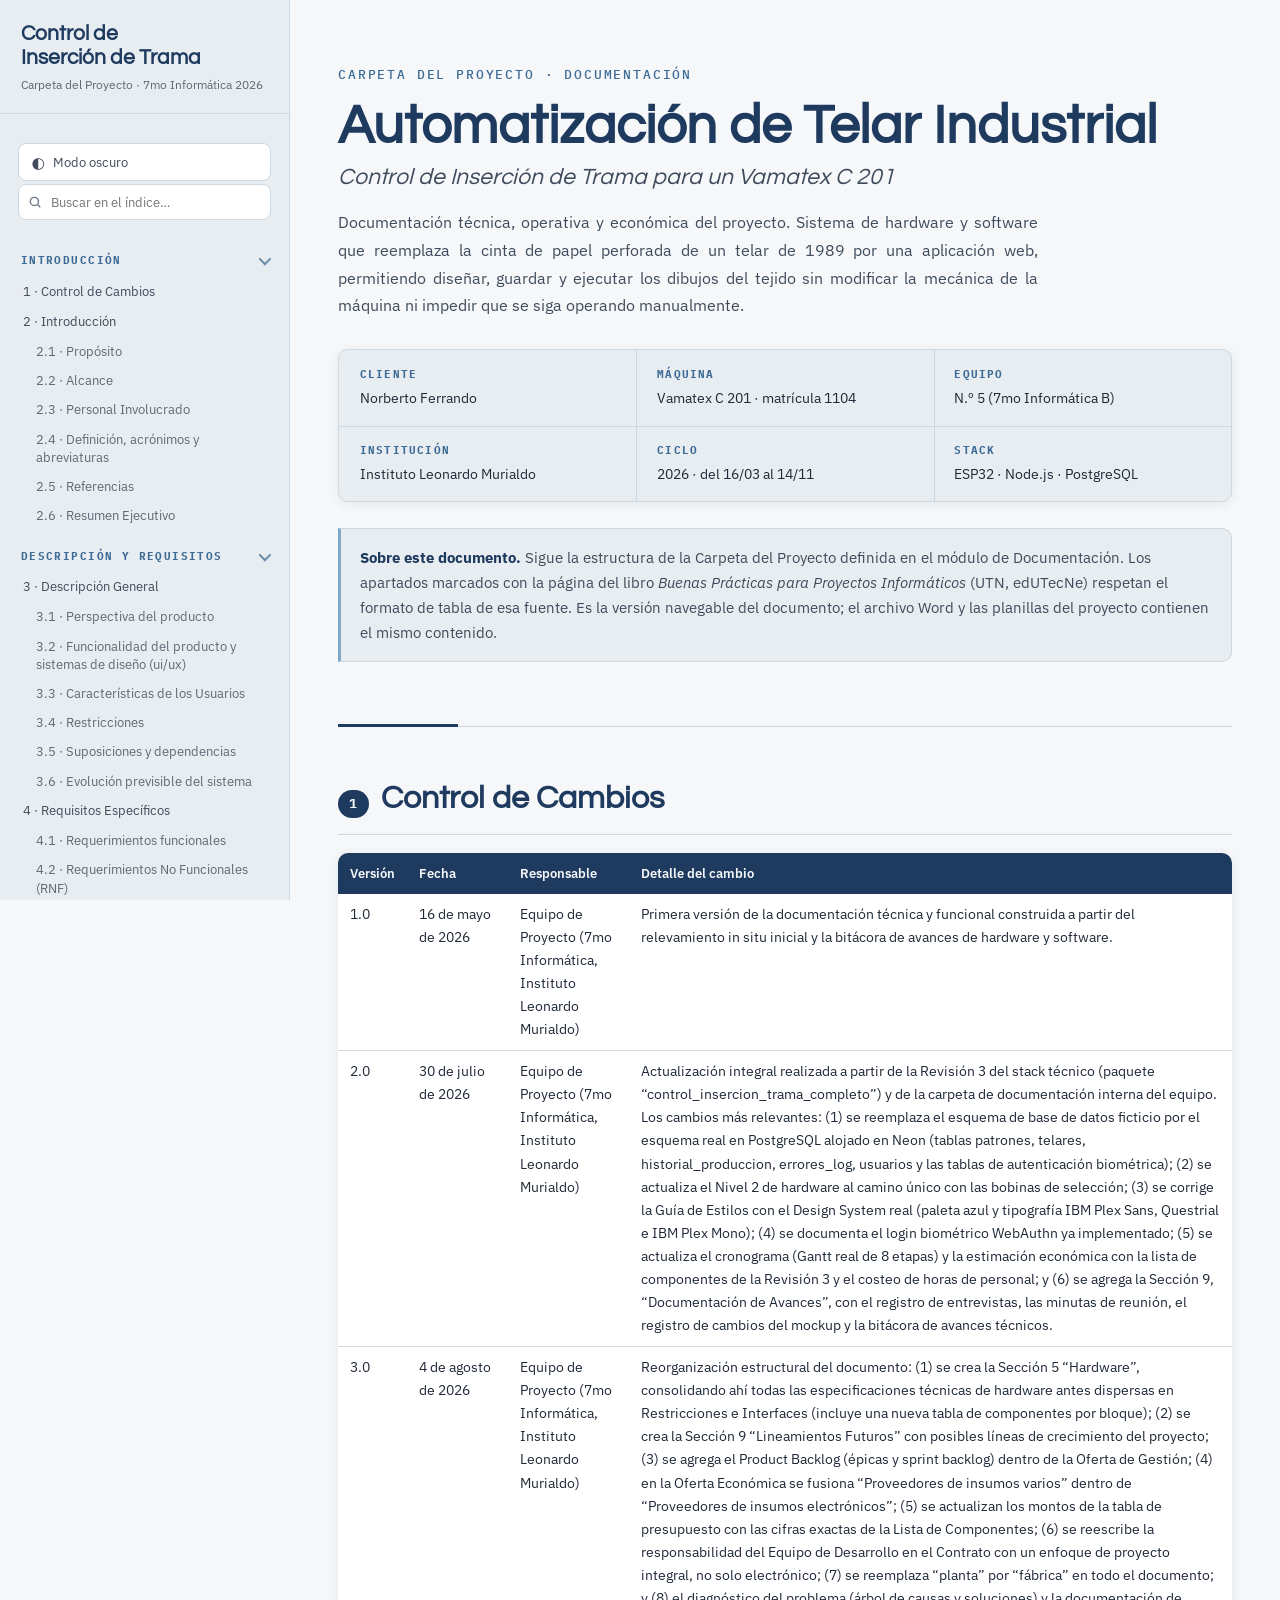
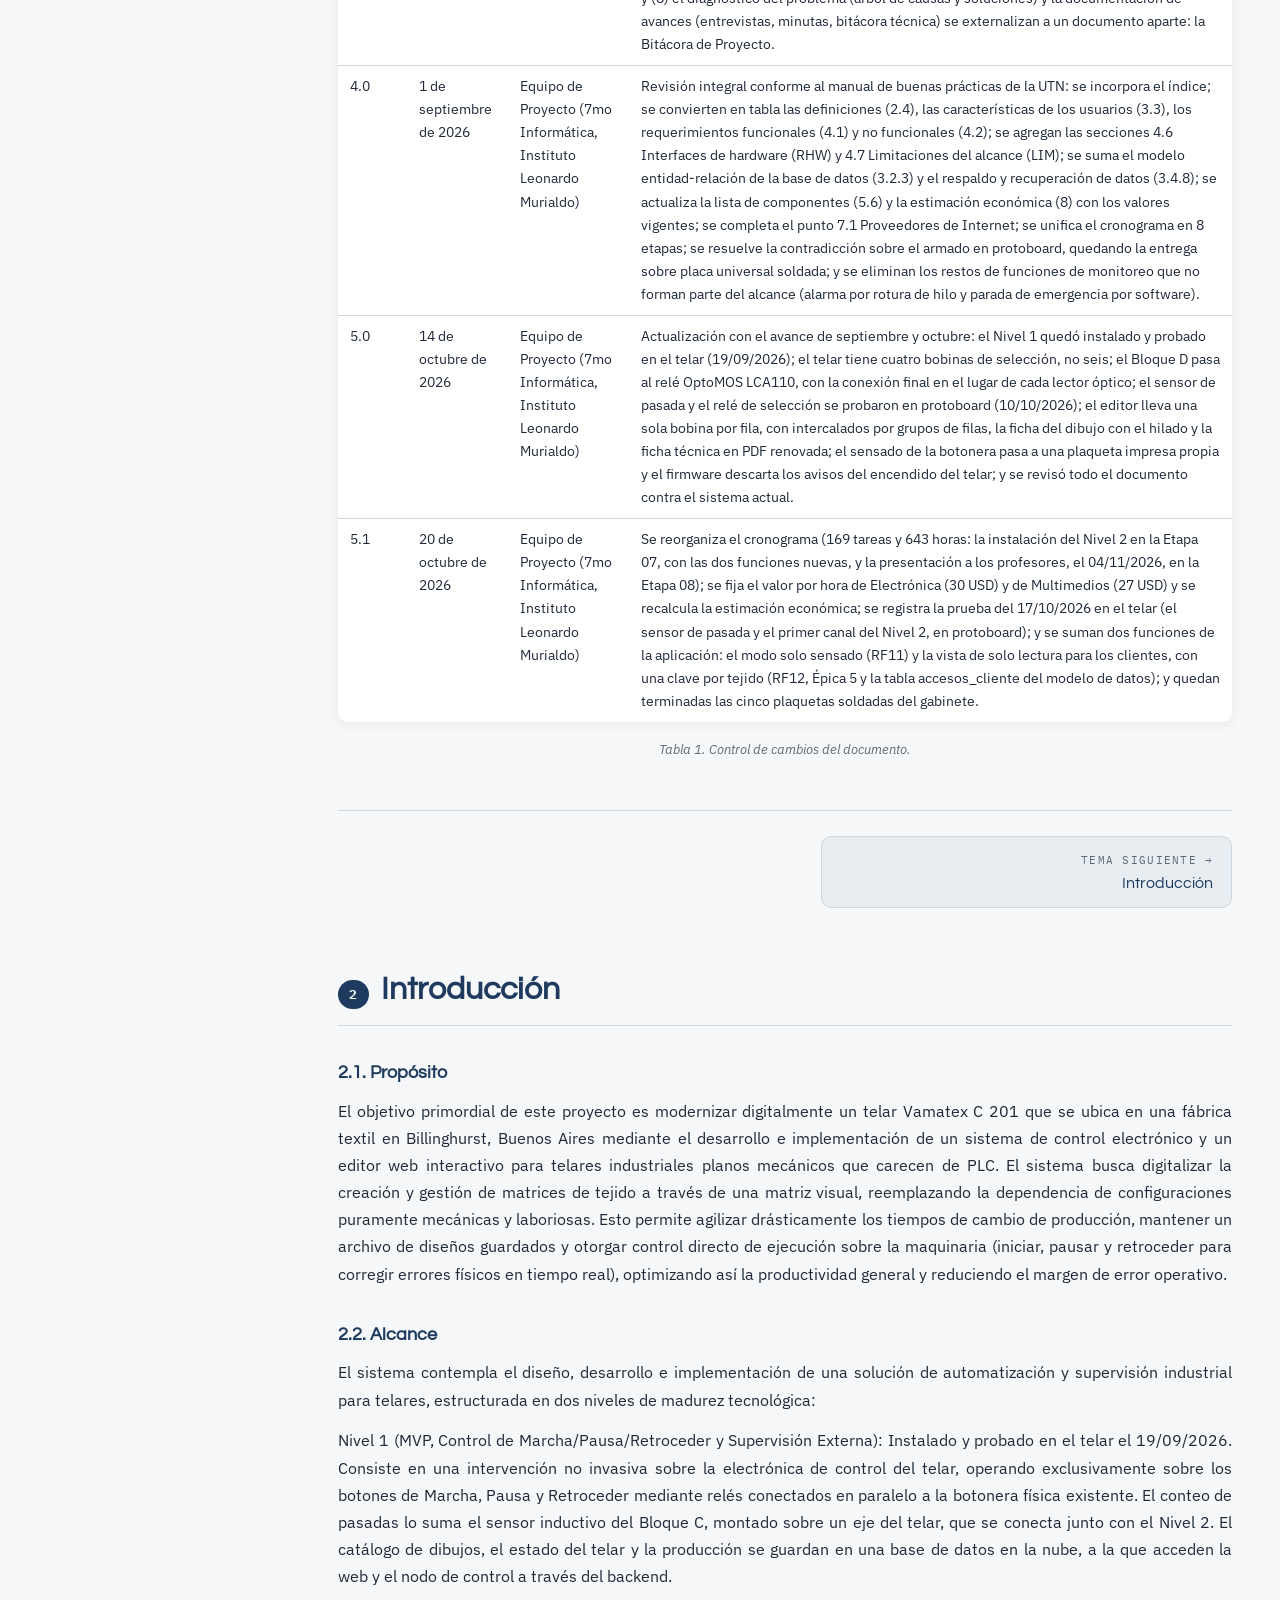
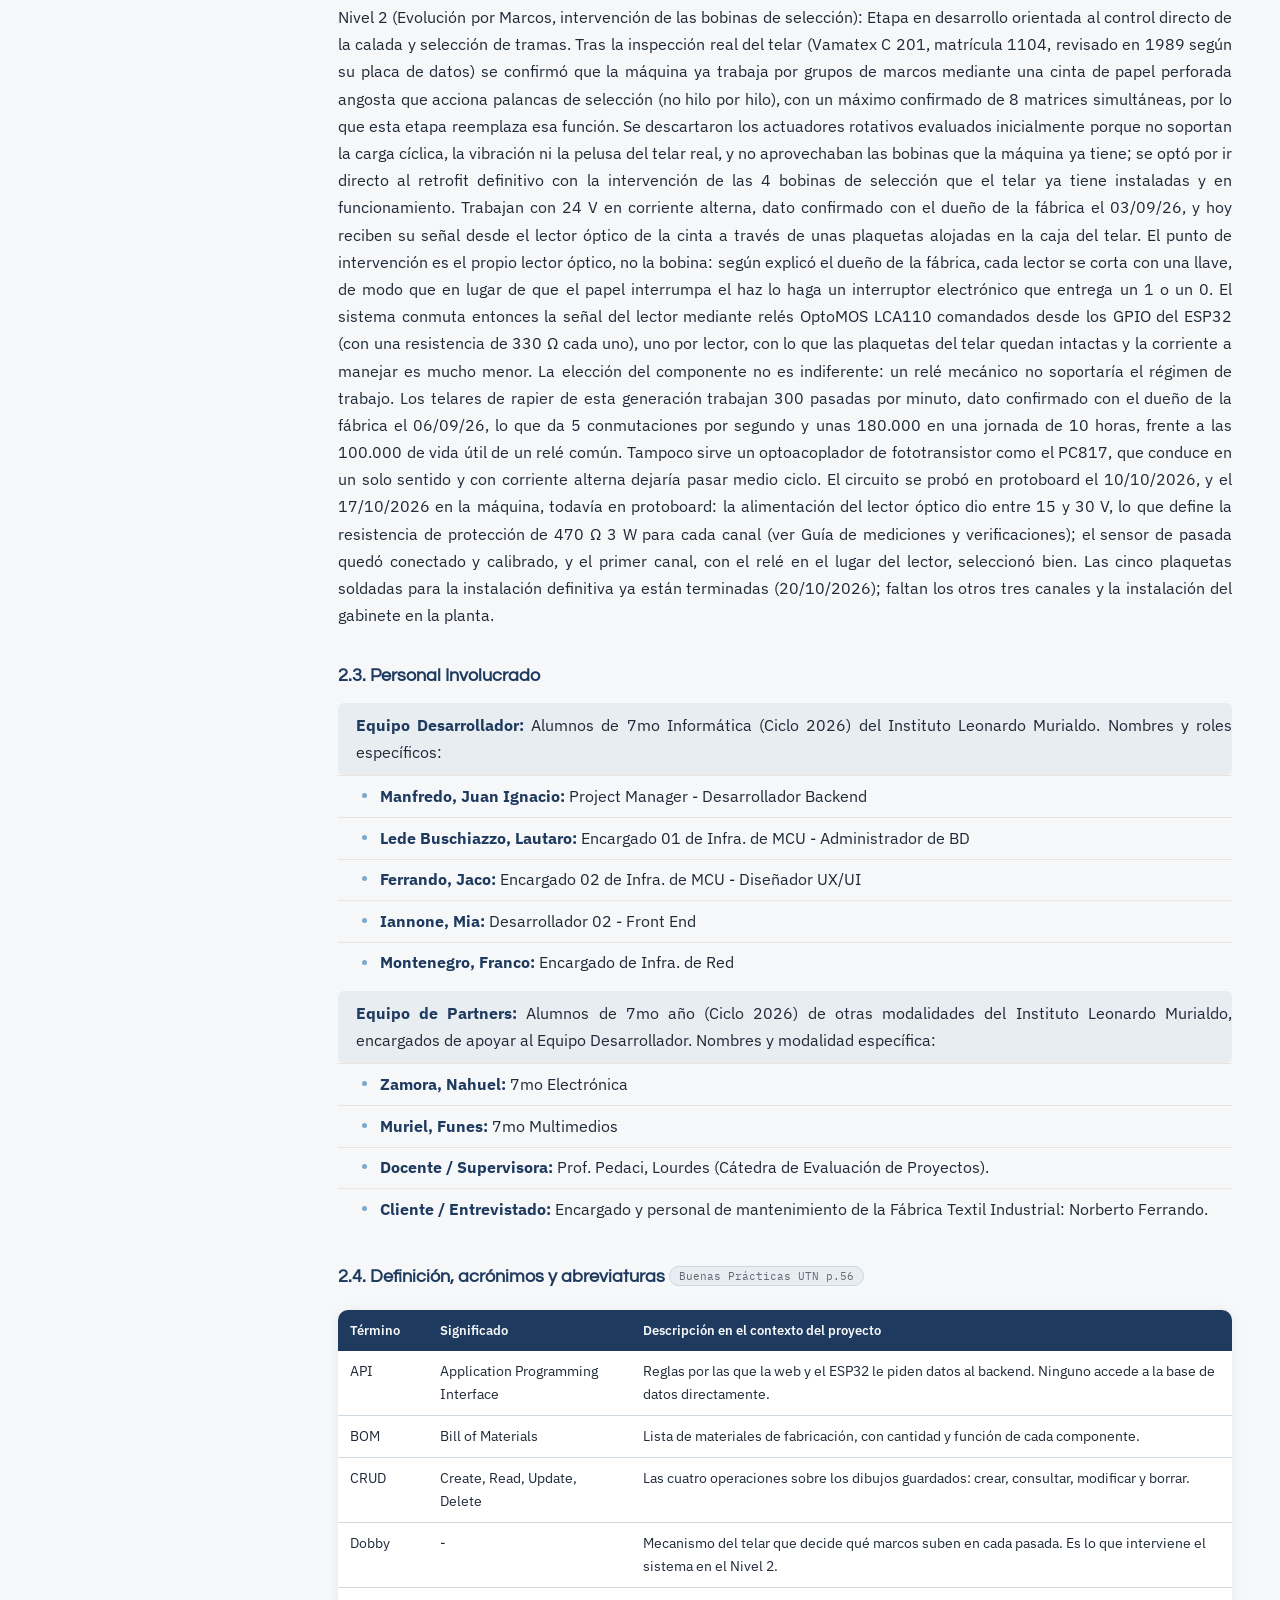
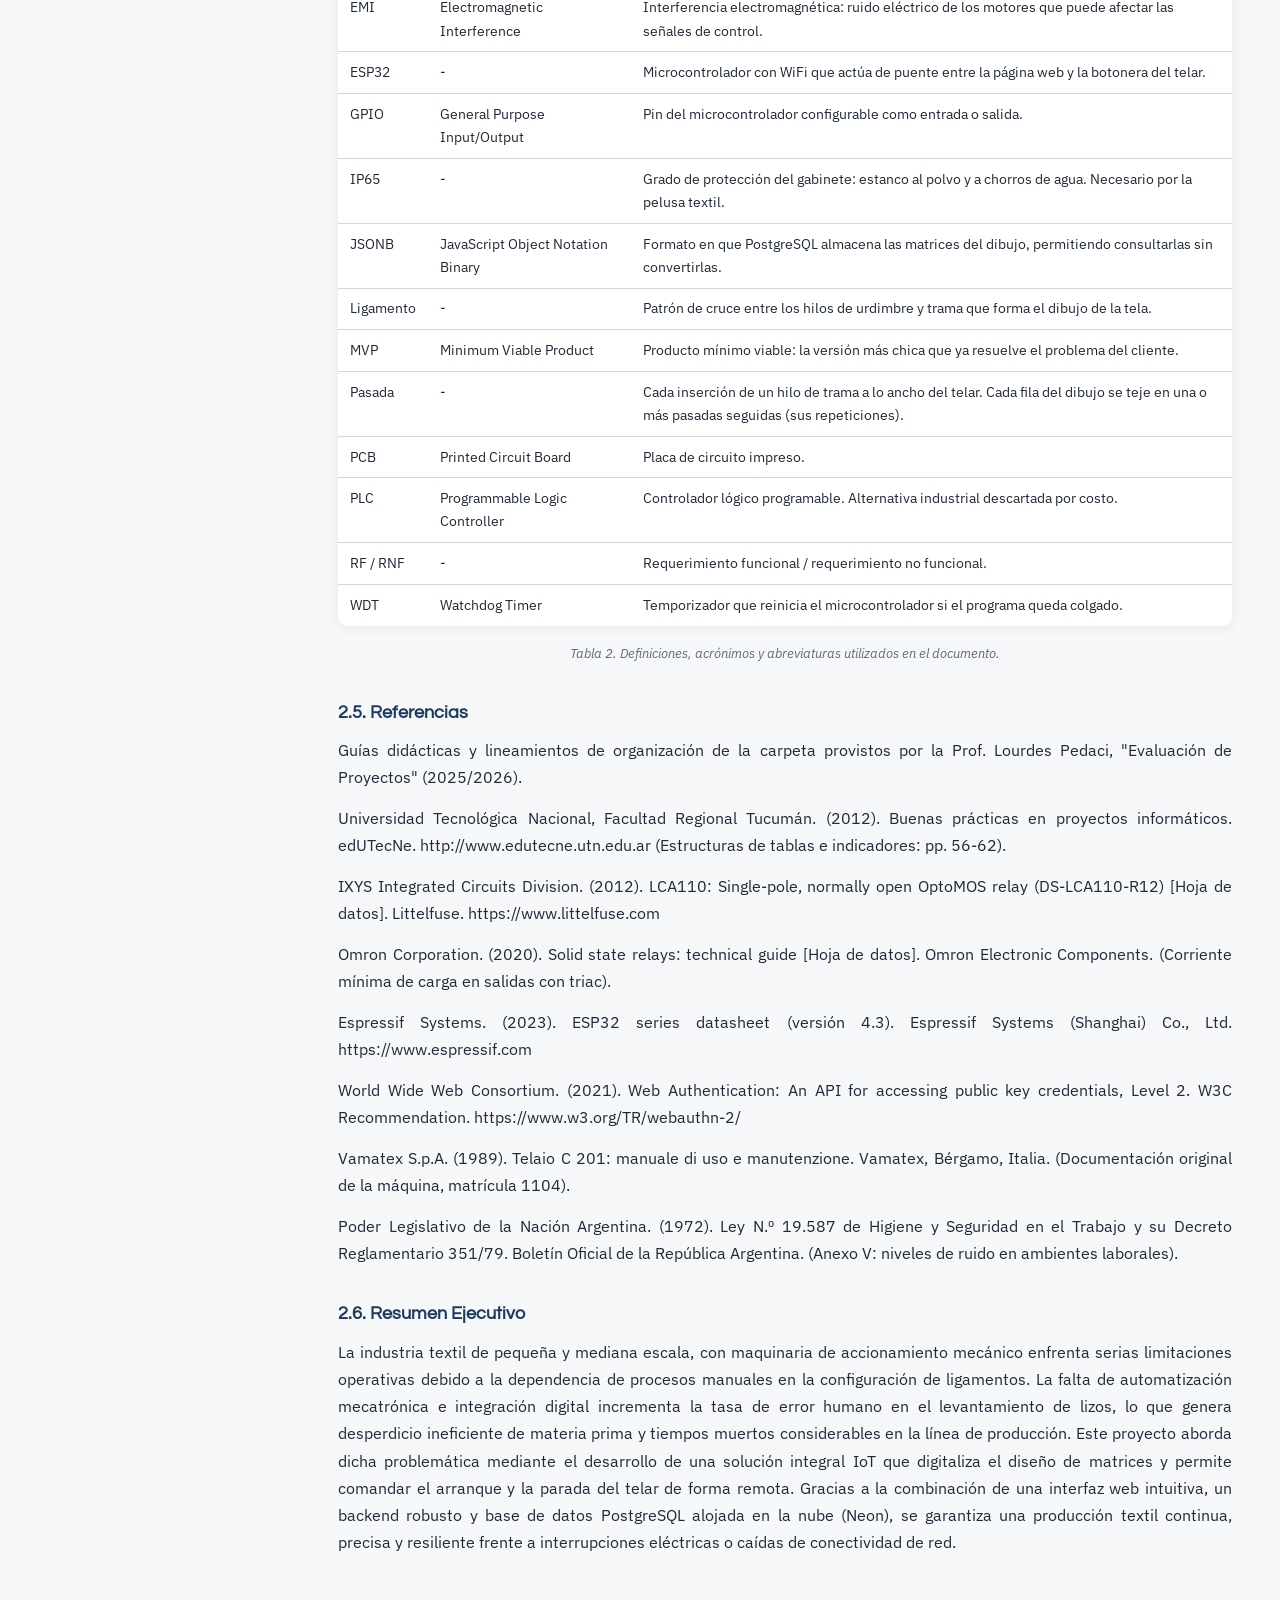
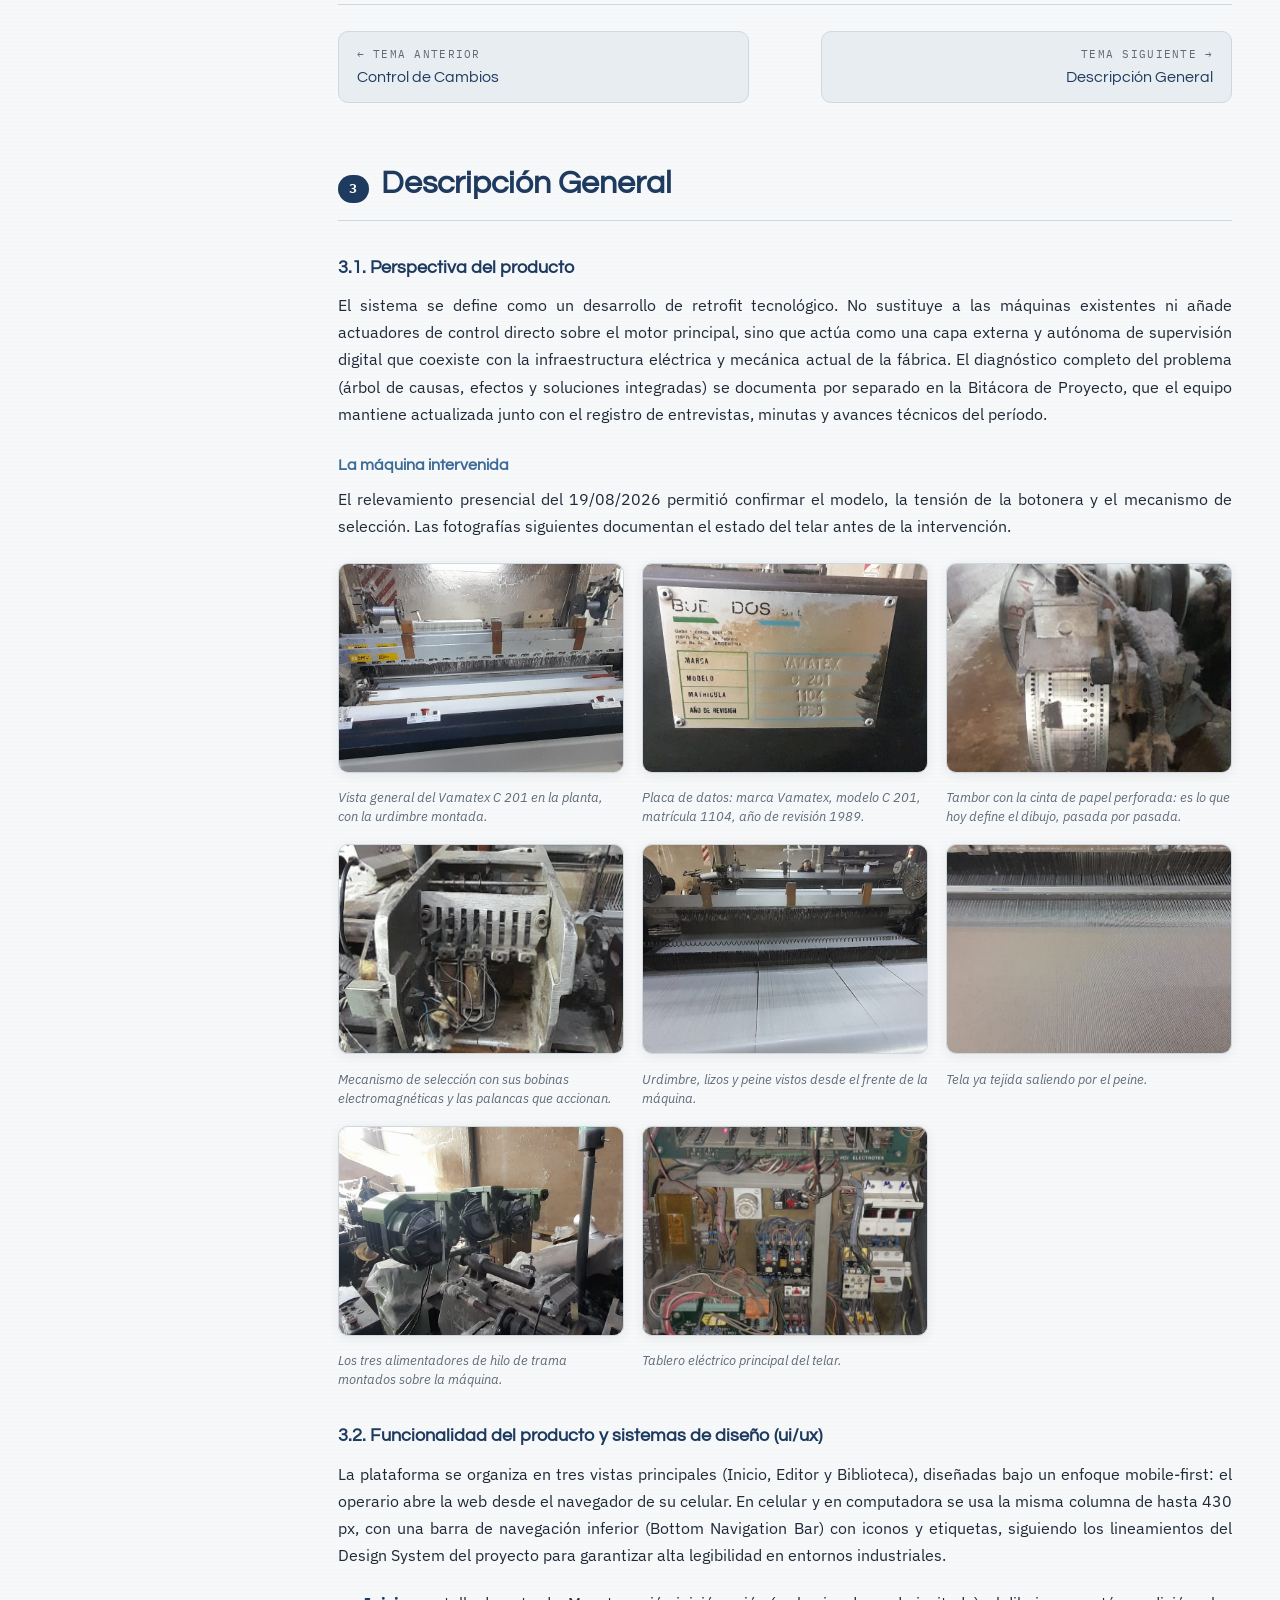
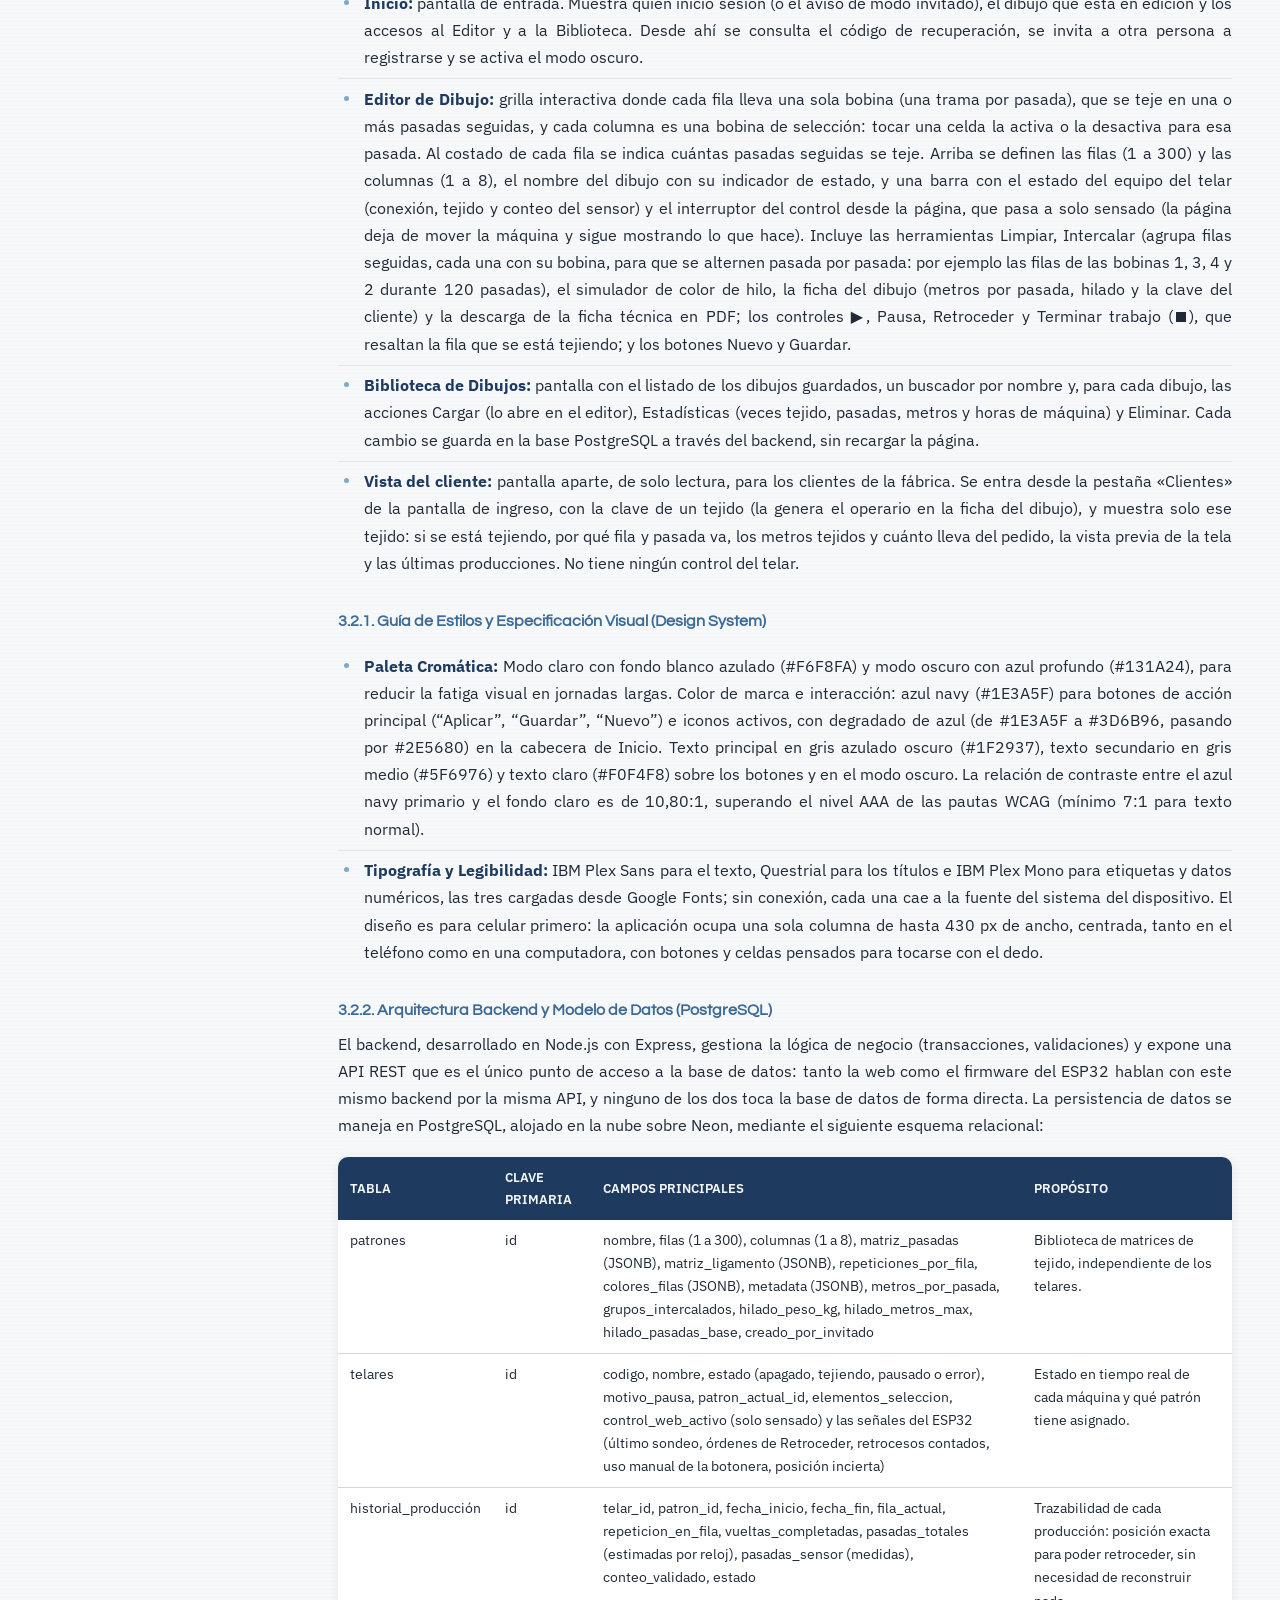
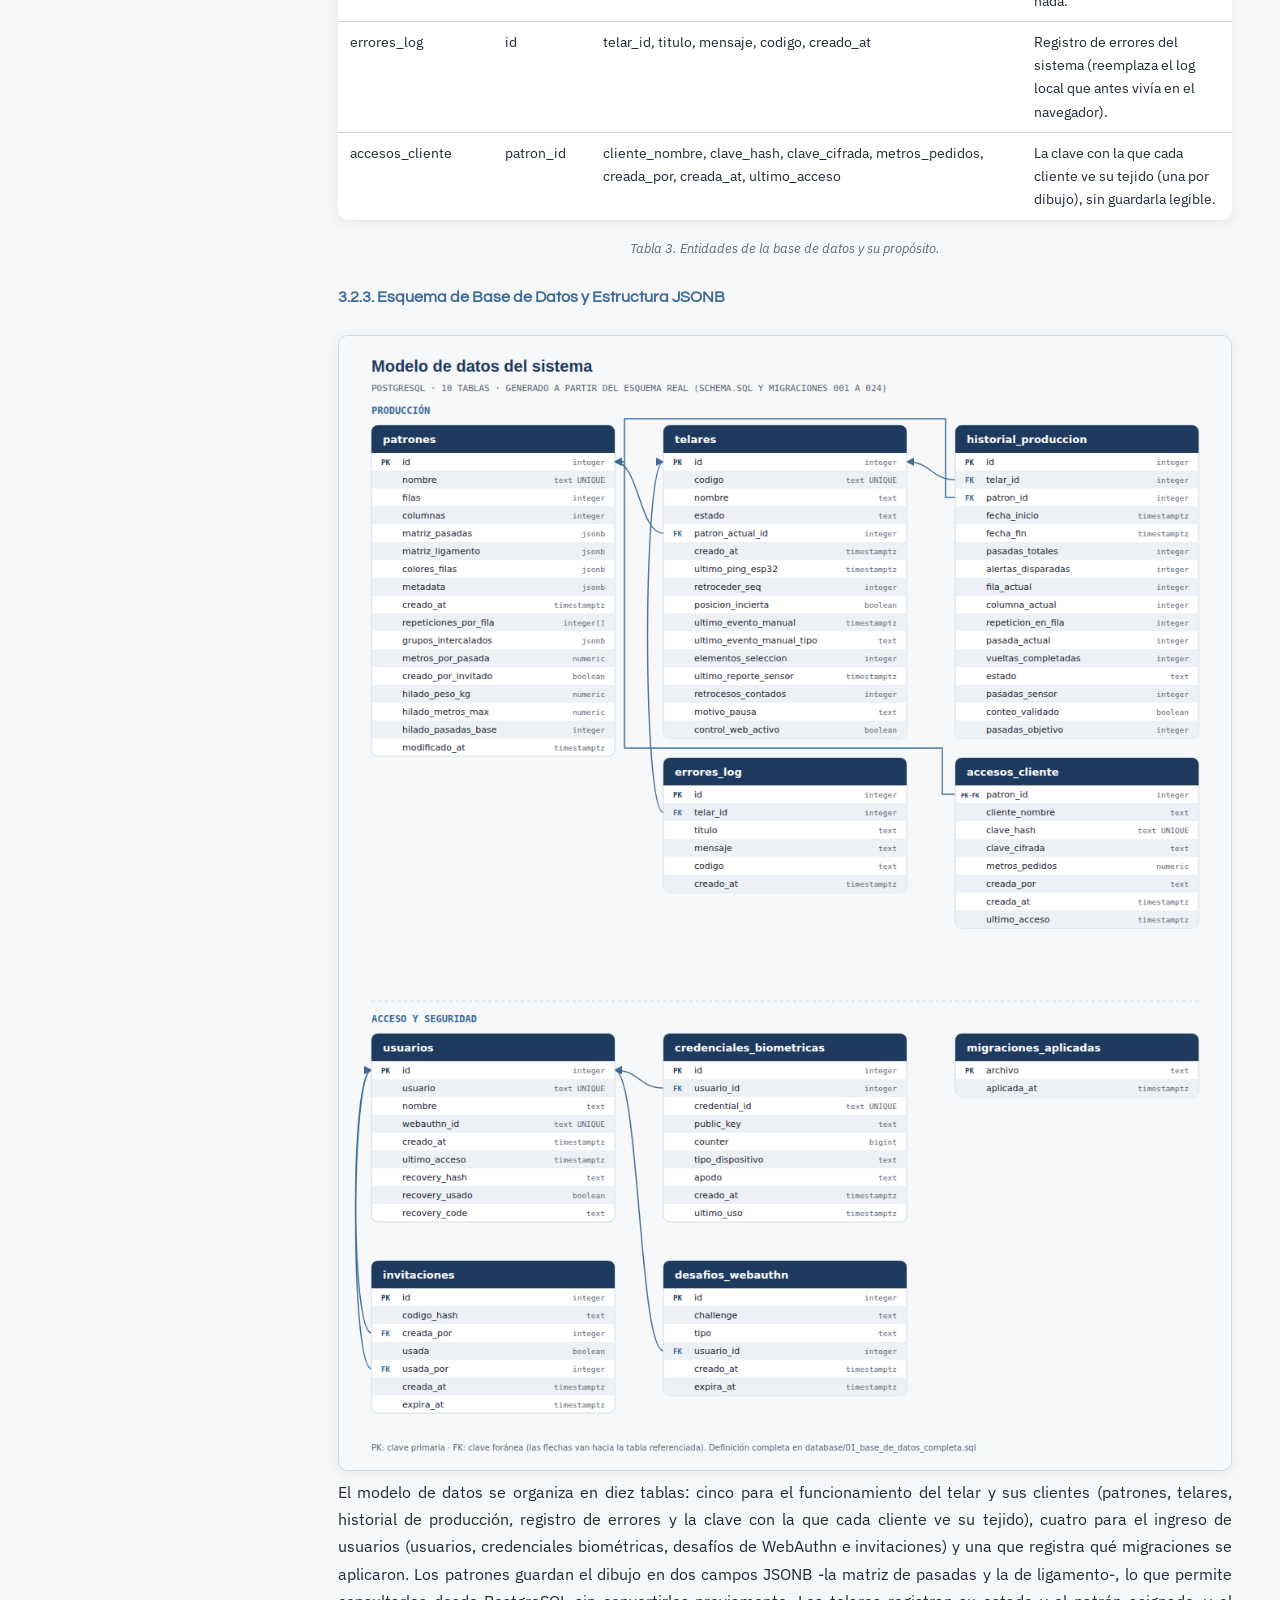
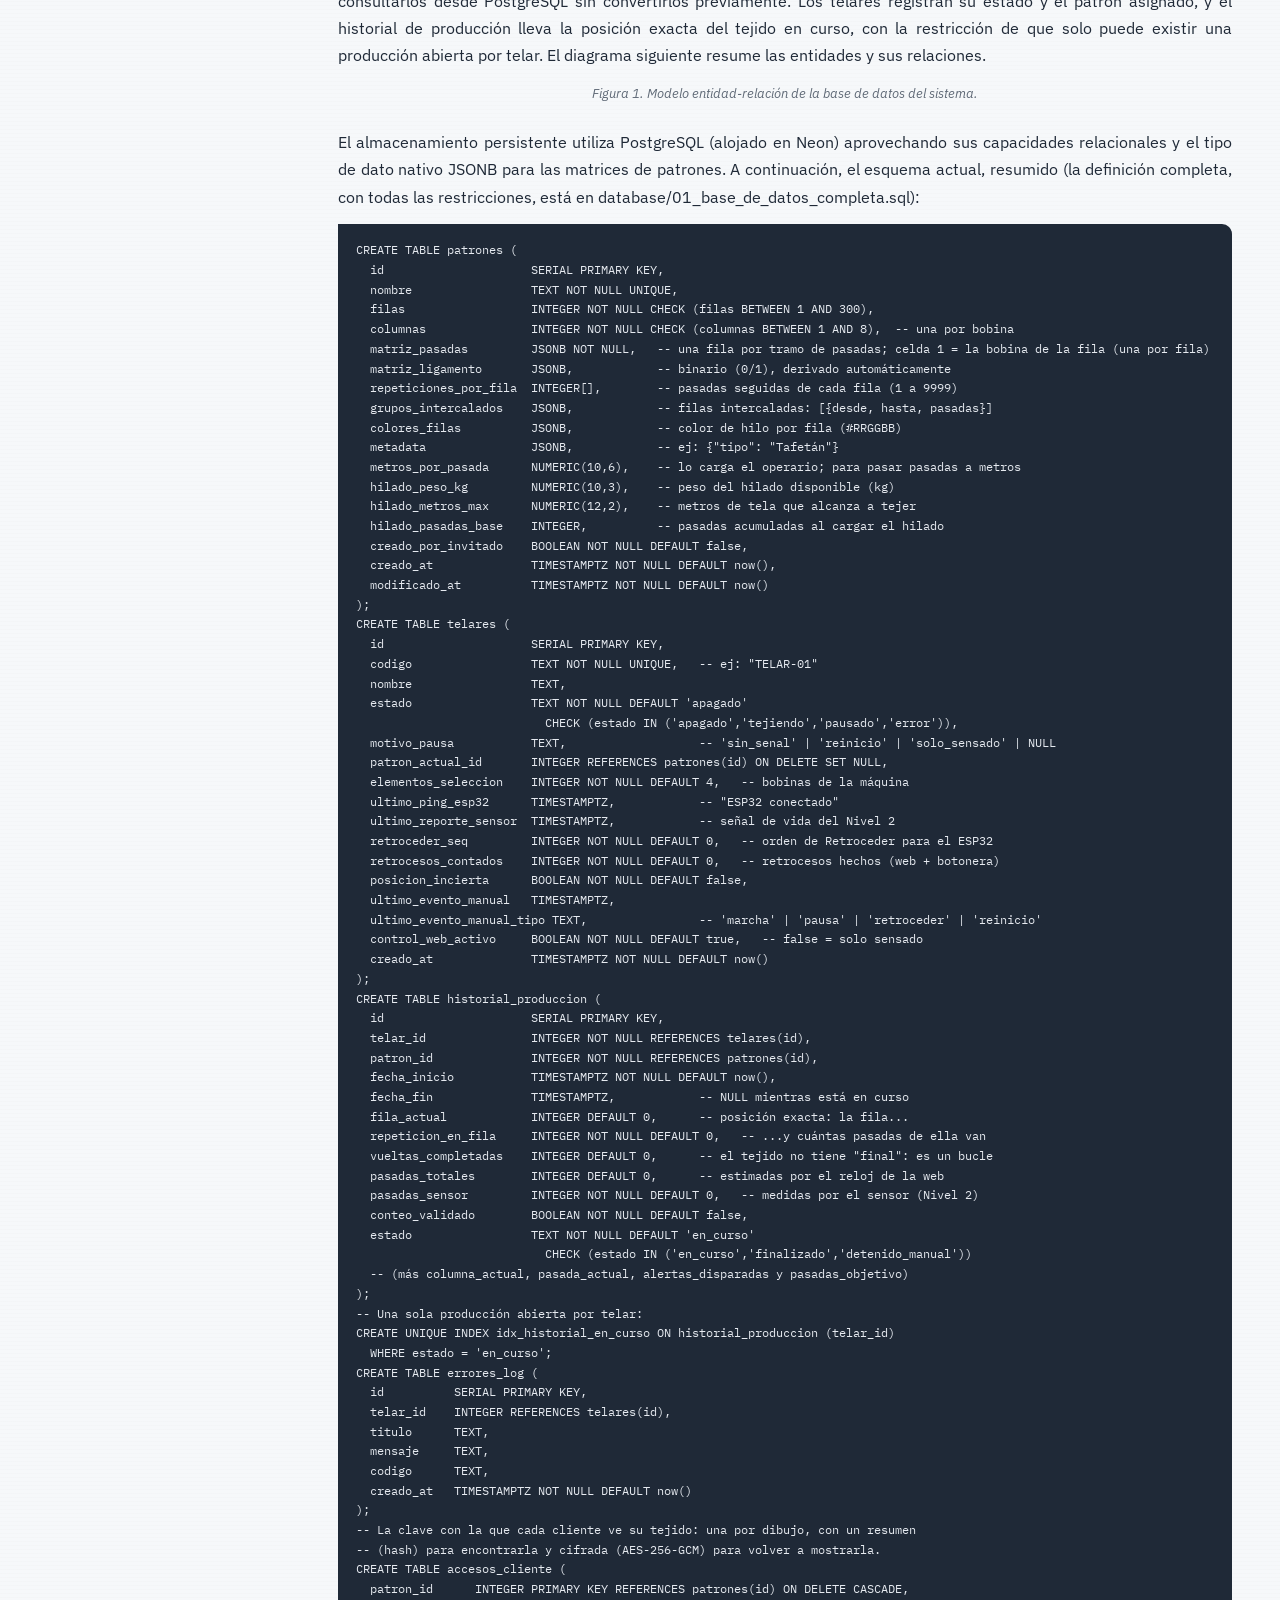
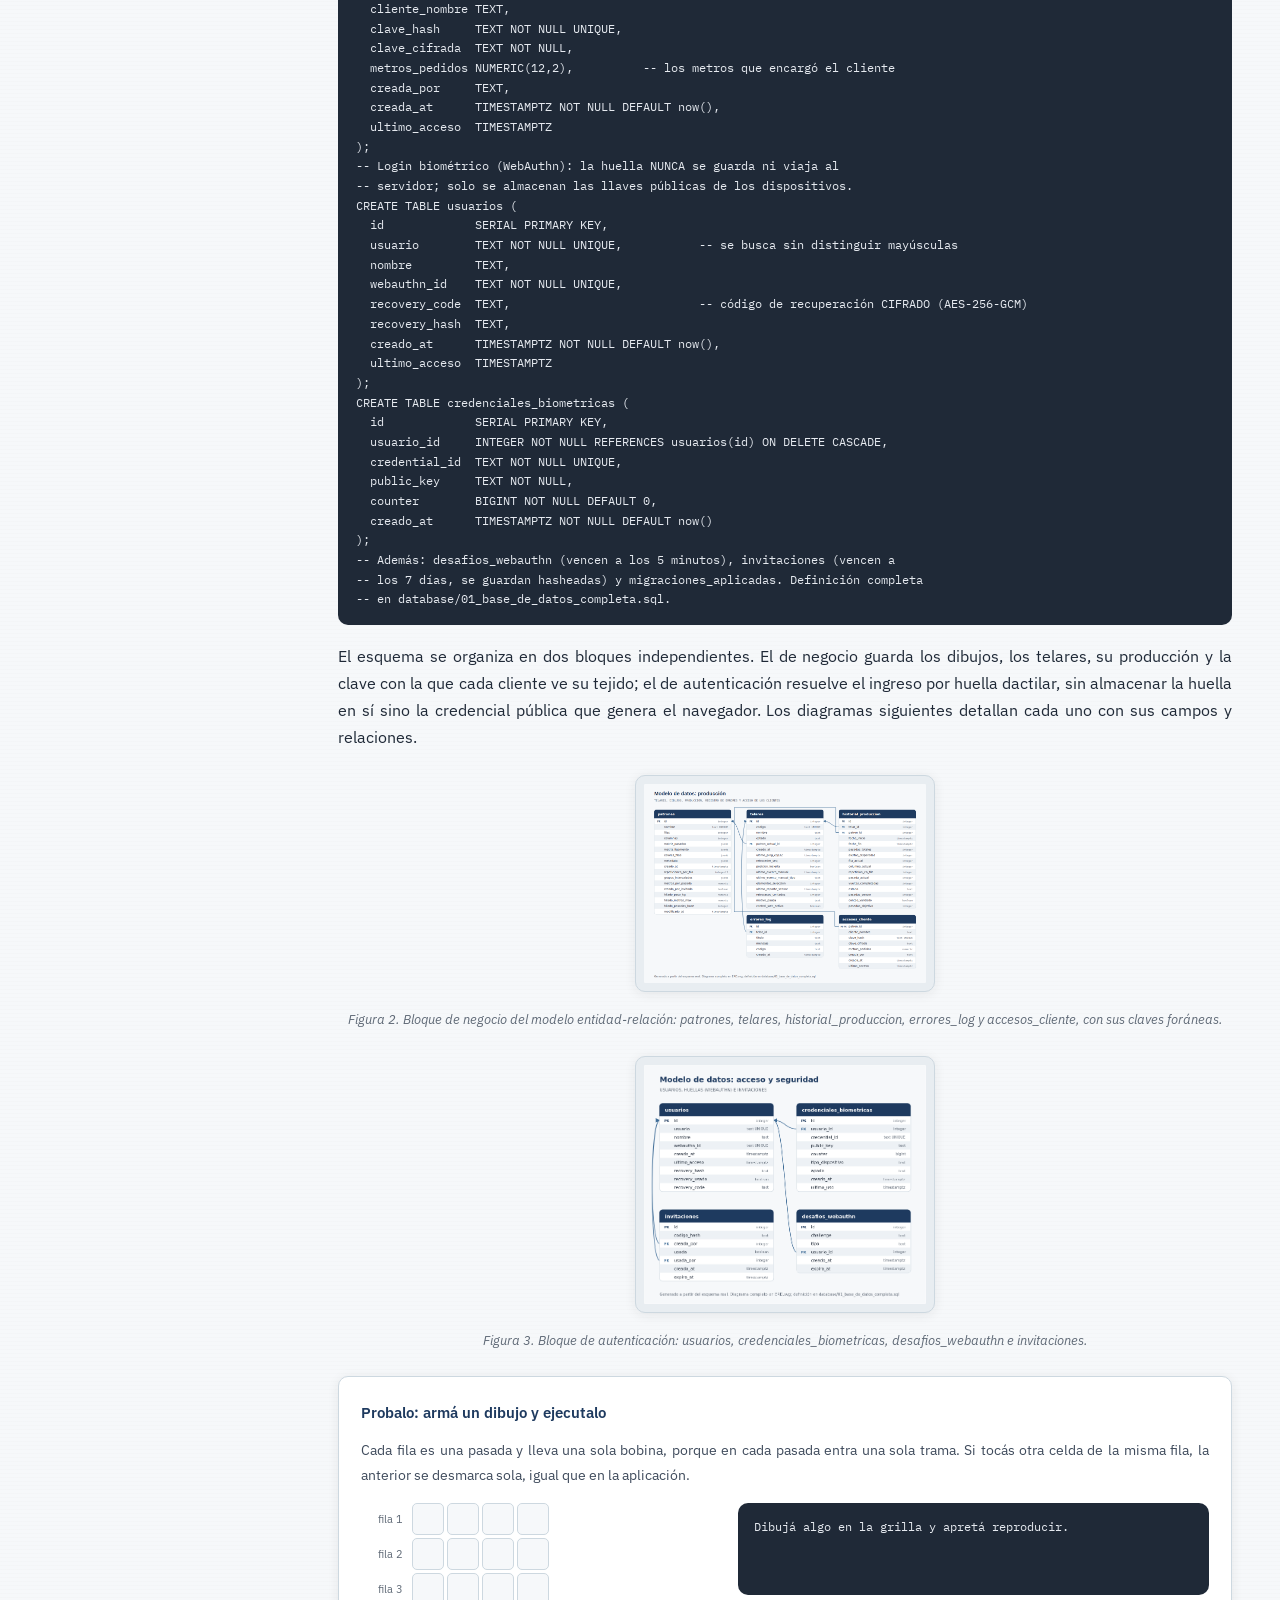
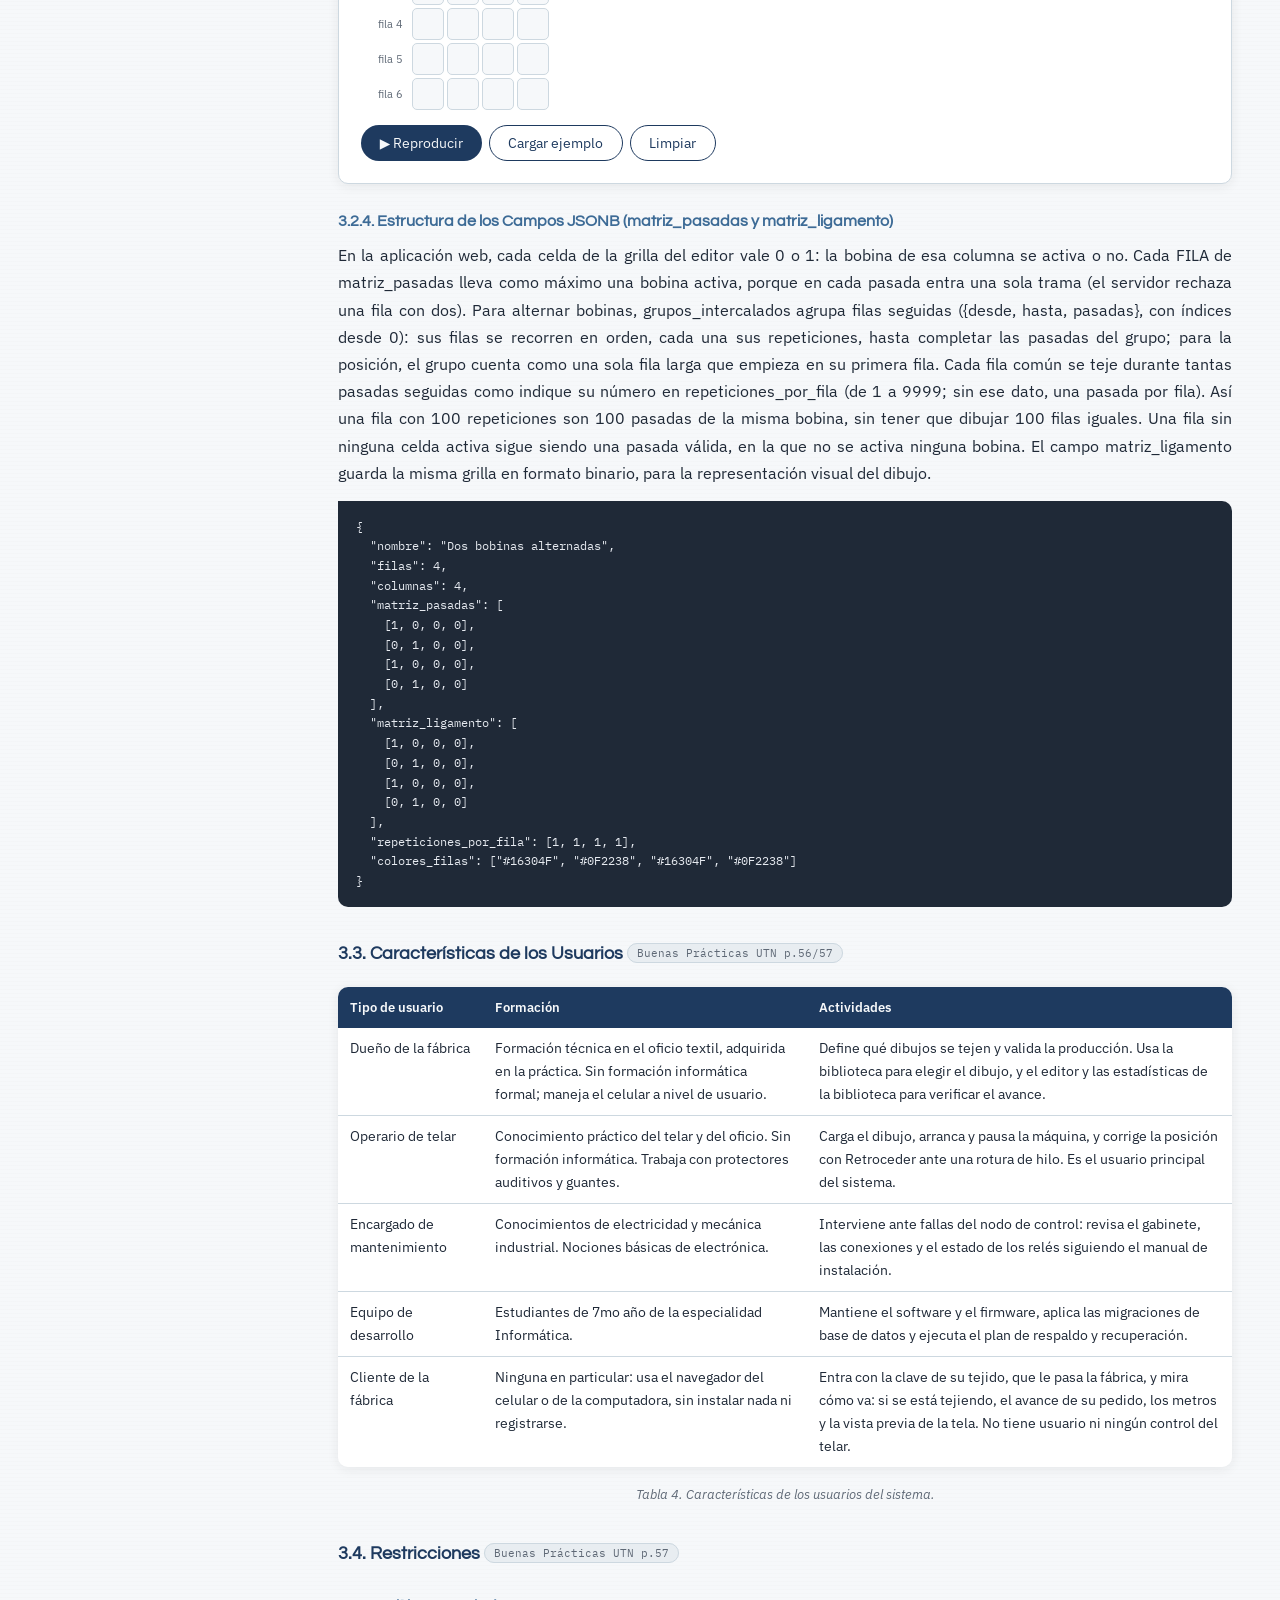
==== commit e3e1ac90: "Add files via upload" ====
--- a/index.html
+++ b/index.html
@@ -440,7 +440,7 @@
 </ul>
 <h3 id="s5-6">5.6. Lista de Componentes por Bloques (BOM)</h3>
 <p>Detalle técnico de los componentes agrupados según el orden de compra recomendado (Bloques A a D). Los montos de cada bloque están en la sección 8.</p>
-<div class="tw"><table><thead><tr><th scope="col">Bloque</th><th scope="col">Componente</th><th scope="col">Función</th><th scope="col">Cant.</th></tr></thead><tbody><tr><td>A, Nivel 1</td><td>ESP32 (NodeMCU / WROOM-32)</td><td>Cerebro del nodo: consulta el estado en el backend y acciona los relés.</td><td>1</td></tr><tr><td>A, Nivel 1</td><td>Módulo relé 2 canales (Songle, 5 V, activo-bajo) + módulo relé individual (Tongling, 5 V, activo-alto)</td><td>El de 2 canales cubre Marcha y Pausa; el individual, Retroceder. Se usan dos módulos distintos porque tienen polaridad de activación opuesta, lo que el firmware resuelve por pin. Contacto seco en paralelo a cada botón: no invade la lógica del telar.</td><td>1</td></tr><tr><td>A, Nivel 1</td><td>Módulo fuente HLK-5M05 (220 V → 5 V, 1 A)</td><td>Alimenta ESP32, relés y sensado. Fuente propia, independiente del telar.</td><td>1</td></tr><tr><td>A, Nivel 1</td><td>Fusible lento 1 A + portafusible</td><td>Protege la entrada de 220 V del módulo de fuente (valor indicado por su datasheet).</td><td>1</td></tr><tr><td>A, Nivel 1</td><td>Optoacoplador PC817</td><td>Sensa el uso manual de cada botón, aislando sus 24 V AC del microcontrolador.</td><td>3</td></tr><tr><td>A, Nivel 1</td><td>Puente rectificador DB157 (1 A)</td><td>Convierte el 24 V AC del botón en pulsos de continua, antes del optoacoplador.</td><td>3</td></tr><tr><td>A, Nivel 1</td><td>Resistencia 2,2 kΩ 1 W</td><td>Limita la corriente hacia el LED del optoacoplador.</td><td>3</td></tr><tr><td>A, Nivel 1</td><td>Resistencia 10 kΩ</td><td>Polarización: 3 para los relés (IN1 e IN2 a 3,3 V; la de Retroceder a GND, porque su módulo es activo-alto) y 3 para el sensado. Evitan el accionamiento fantasma al encender.</td><td>6</td></tr><tr><td>A, Nivel 1</td><td>Capacitores: cerámicos de 100 nF y electrolíticos de 22 µF y 470 µF</td><td>Los de 100 nF filtran el ruido de conmutación; los de 22 µF mantienen encendido el LED del sensado entre los semiciclos (uno por botón: sin ellos, el ESP32 mandaría avisos solos, sin que nadie apriete nada); el de 470 µF sostiene los 5 V cuando engancha un relé.</td><td>3 + 3 + 1</td></tr><tr><td>A, Nivel 1</td><td>Cable multifilar 6 conductores, 1 mm²</td><td>Lleva la señal de los 3 botones al gabinete: el mismo par sirve para el relé y para el sensado. Sin blindaje: la señal de 24 V de contacto seco es inmune al ruido de esta máquina.</td><td>3 m</td></tr><tr><td>A, Nivel 1</td><td>Gabinete IP65, prensacables, borneras, placas perforadas y la plaqueta impresa del sensado</td><td>Montaje estanco del nodo, con los componentes soldados y fijados con separadores.</td><td>1 juego</td></tr><tr><td>B, Medición</td><td>Instrumental de medición (prestado)</td><td>Verificación de tensiones y continuidad en la máquina. No representa costo para el proyecto.</td><td>-</td></tr><tr><td>C, Sensor de pasada</td><td>Sensor inductivo LJ12A3-4-Z/BX (NPN, NO)</td><td>Cuenta las pasadas reales del telar, entregando un pulso por cada giro completo del eje. Incluido en el alcance de esta etapa.</td><td>1</td></tr><tr><td>C, Sensor de pasada</td><td>Optoacoplador PC817 + resistencias de 1,2 kΩ y 10 kΩ</td><td>Adapta la salida del sensor al nivel de 3,3 V del ESP32.</td><td>1 juego</td></tr><tr><td>D, Nivel 2</td><td>Bobinas de selección del dobby (ya instaladas)</td><td>El telar de implementación (C 201) cuenta con 4 bobinas de selección en funcionamiento, confirmado con el dueño el 19/09/26. El Nivel 2 prevé intervenir su señal de mando en lugar de reemplazarlas.</td><td>4</td></tr><tr><td>D, Nivel 2</td><td>(descartado: registro de desplazamiento 74HC595)</td><td>Servía para manejar 8 salidas con pocos pines. Con 4 canales alcanzan los GPIO libres del ESP32, así que se elimina el componente.</td><td>0</td></tr><tr><td>D, Nivel 2</td><td>Relé OptoMOS LCA110 de IXYS (DIP-6), uno por lector óptico, en su zócalo</td><td>Conmutan la señal de cada lector óptico, reemplazando la interrupción que hoy produce el papel perforado. Un relé mecánico no sirve: el telar hace 5 pasadas por segundo, lo que da hasta 180.000 conmutaciones en una jornada de 10 horas contra las 100.000 de vida útil de un relé común. Tampoco sirve un relé de estado sólido con triac: necesita 0,1 A de corriente mínima para mantenerse encendido y la señal del lector maneja pocos miliamperes. El LCA110 no tiene ese límite y su fuga en apagado es de a lo sumo un microampere. Cada canal lleva una resistencia de 330 ohm entre el pin y la entrada del relé, porque esa entrada es un LED.</td><td>4 + 4 zócalos</td></tr><tr><td>D, Nivel 2</td><td>Resistencias por canal: 330 Ω y 10 kΩ del lado del ESP32; de protección de 470 Ω 3 W (el lector se alimenta con 15 a 30 V) y 10 kΩ ½ W del lado del telar</td><td>La de 330 Ω limita la corriente del LED de entrada del LCA110 y la de 10 kΩ mantiene la salida en bajo mientras el ESP32 arranca. Del lado del telar, en la conexión final (el relé en lugar del lector), la de protección limita la corriente ante un error de cableado y la de 10 kΩ ½ W deja la señal en 0 V con el relé abierto, como con papel. No hace falta fuente aparte: las bobinas las sigue alimentando el telar y el sistema solo conmuta la señal del lector óptico.</td><td>4 de cada una</td></tr></tbody></table></div>
+<div class="tw"><table><thead><tr><th scope="col">Bloque</th><th scope="col">Componente</th><th scope="col">Función</th><th scope="col">Cant.</th></tr></thead><tbody><tr><td>A, Nivel 1</td><td>ESP32 (NodeMCU / WROOM-32)</td><td>Cerebro del nodo: consulta el estado en el backend y acciona los relés.</td><td>1</td></tr><tr><td>A, Nivel 1</td><td>Módulo relé 2 canales (Songle, 5 V, activo-bajo) + módulo relé individual (Tongling, 5 V, activo-alto)</td><td>El de 2 canales cubre Marcha y Pausa; el individual, Retroceder. Se usan dos módulos distintos porque tienen polaridad de activación opuesta, lo que el firmware resuelve por pin. Contacto seco en paralelo a cada botón: no invade la lógica del telar.</td><td>1</td></tr><tr><td>A, Nivel 1</td><td>Módulo fuente HLK-5M05 (220 V → 5 V, 1 A)</td><td>Alimenta ESP32, relés y sensado. Fuente propia, independiente del telar.</td><td>1</td></tr><tr><td>A, Nivel 1</td><td>Fusible lento 1 A + portafusible</td><td>Protege la entrada de 220 V del módulo de fuente (valor indicado por su datasheet).</td><td>1</td></tr><tr><td>A, Nivel 1</td><td>Optoacoplador PC817</td><td>Sensa el uso manual de cada botón, aislando sus 24 V AC del microcontrolador.</td><td>3</td></tr><tr><td>A, Nivel 1</td><td>Puente rectificador DB157 (1 A)</td><td>Convierte el 24 V AC del botón en pulsos de continua, antes del optoacoplador.</td><td>3</td></tr><tr><td>A, Nivel 1</td><td>Resistencia 2,2 kΩ 1 W</td><td>Limita la corriente hacia el LED del optoacoplador.</td><td>3</td></tr><tr><td>A, Nivel 1</td><td>Resistencia 10 kΩ</td><td>Polarización: 3 para los relés (IN1 e IN2 a 3,3 V; la de Retroceder a GND, porque su módulo es activo-alto), que evitan el accionamiento fantasma al encender, y 1 para el sensado del GPIO 34, que no tiene resistencia interna (Marcha y Pausa usan la del ESP32).</td><td>4</td></tr><tr><td>A, Nivel 1</td><td>Capacitores: cerámicos de 100 nF y electrolíticos de 22 µF y 470 µF</td><td>Los de 100 nF filtran el ruido de conmutación; los de 22 µF mantienen encendido el LED del sensado entre los semiciclos (uno por botón: sin ellos, el ESP32 mandaría avisos solos, sin que nadie apriete nada); el de 470 µF sostiene los 5 V cuando engancha un relé.</td><td>3 + 3 + 1</td></tr><tr><td>A, Nivel 1</td><td>Cable multifilar 6 conductores, 1 mm²</td><td>Lleva la señal de los 3 botones al gabinete: el mismo par sirve para el relé y para el sensado. Sin blindaje: la señal de 24 V de contacto seco es inmune al ruido de esta máquina.</td><td>3 m</td></tr><tr><td>A, Nivel 1</td><td>Gabinete IP65, prensacables, borneras, placas perforadas y la plaqueta impresa del sensado</td><td>Montaje estanco del nodo, con los componentes soldados y fijados con separadores.</td><td>1 juego</td></tr><tr><td>B, Medición</td><td>Instrumental de medición (prestado)</td><td>Verificación de tensiones y continuidad en la máquina. No representa costo para el proyecto.</td><td>-</td></tr><tr><td>C, Sensor de pasada</td><td>Sensor inductivo LJ12A3-4-Z/BX (NPN, NO)</td><td>Cuenta las pasadas reales del telar, entregando un pulso por cada giro completo del eje. Incluido en el alcance de esta etapa.</td><td>1</td></tr><tr><td>C, Sensor de pasada</td><td>Optoacoplador PC817 + resistencias de 1,2 kΩ y 10 kΩ</td><td>Adapta la salida del sensor al nivel de 3,3 V del ESP32.</td><td>1 juego</td></tr><tr><td>D, Nivel 2</td><td>Bobinas de selección del dobby (ya instaladas)</td><td>El telar de implementación (C 201) cuenta con 4 bobinas de selección en funcionamiento, confirmado con el dueño el 19/09/26. El Nivel 2 prevé intervenir su señal de mando en lugar de reemplazarlas.</td><td>4</td></tr><tr><td>D, Nivel 2</td><td>(descartado: registro de desplazamiento 74HC595)</td><td>Servía para manejar 8 salidas con pocos pines. Con 4 canales alcanzan los GPIO libres del ESP32, así que se elimina el componente.</td><td>0</td></tr><tr><td>D, Nivel 2</td><td>Relé OptoMOS LCA110 de IXYS (DIP-6), uno por lector óptico, en su zócalo</td><td>Conmutan la señal de cada lector óptico, reemplazando la interrupción que hoy produce el papel perforado. Un relé mecánico no sirve: el telar hace 5 pasadas por segundo, lo que da hasta 180.000 conmutaciones en una jornada de 10 horas contra las 100.000 de vida útil de un relé común. Tampoco sirve un relé de estado sólido con triac: necesita 0,1 A de corriente mínima para mantenerse encendido y la señal del lector maneja pocos miliamperes. El LCA110 no tiene ese límite y su fuga en apagado es de a lo sumo un microampere. Cada canal lleva una resistencia de 330 ohm entre el pin y la entrada del relé, porque esa entrada es un LED.</td><td>4 + 4 zócalos</td></tr><tr><td>D, Nivel 2</td><td>Resistencias por canal: 330 Ω y 10 kΩ del lado del ESP32; de protección de 470 Ω 3 W (el lector se alimenta con 15 a 30 V) y 10 kΩ ½ W del lado del telar</td><td>La de 330 Ω limita la corriente del LED de entrada del LCA110 y la de 10 kΩ mantiene la salida en bajo mientras el ESP32 arranca. Del lado del telar, en la conexión final (el relé en lugar del lector), la de protección limita la corriente ante un error de cableado y la de 10 kΩ ½ W deja la señal en 0 V con el relé abierto, como con papel. No hace falta fuente aparte: las bobinas las sigue alimentando el telar y el sistema solo conmuta la señal del lector óptico.</td><td>4 de cada una</td></tr></tbody></table></div>
 <p class="cap">Tabla 12. Lista de componentes por bloque de compra (BOM).</p>
 <p>La caracterización del telar no requirió instrumental propio. Los datos de tensión, del mecanismo de selección y del régimen de trabajo se obtuvieron mediante entrevistas con el dueño de la fábrica y la consulta de documentación técnica del fabricante, complementadas con mediciones puntuales realizadas sobre la máquina durante las visitas.</p>
 </section>
@@ -503,7 +503,7 @@
 <p>El presupuesto se organiza en cuatro bloques de compra y confirma que toda la arquitectura de software seleccionada es de uso libre, con costo de licenciamiento mensual de $0. Los valores corresponden a la revisión del 20/10/2026 y se mantienen actualizados en la planilla del equipo (Lista_de_componentes_Control_Trama.xlsx y Estimacion_Costos_Ganancia_Contrato_v4.docx).</p>
 <figcaption>Figura 13. Estructura de costos del proyecto.</figcaption></figure>
 <p>Los componentes efectivamente adquiridos para el Bloque A suman $73.653, a los que se agregan $13.950 del Bloque C y $34.536 del Bloque D, totalizando $122.139 en materiales. Sumando los gastos operativos de $109.675 y el valor del trabajo del equipo, valuado en $31.844.539 según las tarifas del proyecto, el costo total asciende a $32.076.353. Aplicando el margen del 25 % previsto, el presupuesto final es de $40.095.441, con una ganancia proyectada de $8.019.088.</p>
-<div class="tw"><table><thead><tr><th scope="col">BLOQUE DE COMPRA</th><th scope="col">CONTENIDO</th><th scope="col">CUÁNDO COMPRARLO</th><th scope="col">¿GRATIS/PRESTADO?</th><th scope="col">SUBTOTAL</th></tr></thead><tbody><tr><td>Bloque A, Nivel 1 (control y sensado)</td><td>ESP32, dos módulos de relé (uno de 2 canales y uno individual, 3 salidas en total), fuente HLK-5M05 220V→5V, fusible lento 1A, 3 optoacopladores PC817 con sus puentes rectificadores y resistencias limitadoras, 6 resistencias de polarización, capacitores de desacople, gabinete IP65, prensacables, borneras, cable multifilar de 6 conductores y 1 mm² y placa universal.</td><td>Etapa 4</td><td>No</td><td>$73.653</td></tr><tr><td>Bloque C, Sensor de pasada</td><td>Sensor inductivo LJ12A3-4-Z/BX (ya adquirido), optoacoplador y resistencias de adaptación de nivel, más el soporte de montaje (ya construido y montado el 10/09/2026).</td><td>Incluido en esta etapa</td><td>No</td><td>$13.950</td></tr><tr><td>Bloque D, Nivel 2 (selección del dibujo)</td><td>Intervención de las 4 bobinas de selección ya instaladas en el telar, que trabajan con 24 V en alterna: relés OptoMOS LCA110 (uno por lector óptico) con sus zócalos y sus resistencias (330 Ω y 10 kΩ del lado del ESP32; de protección y 10 kΩ ½ W del lado del telar). Las bobinas se siguen alimentando desde el propio telar.</td><td>Después de medir (medido el 17/10)</td><td>No</td><td>$34.536 (faltan los precios de nueve ítems de la lista)</td></tr><tr><td>TOTAL DEL PROYECTO</td><td>Bloques A, C y D.</td><td>-</td><td>-</td><td>$122.139</td></tr></tbody></table></div>
+<div class="tw"><table><thead><tr><th scope="col">BLOQUE DE COMPRA</th><th scope="col">CONTENIDO</th><th scope="col">CUÁNDO COMPRARLO</th><th scope="col">¿GRATIS/PRESTADO?</th><th scope="col">SUBTOTAL</th></tr></thead><tbody><tr><td>Bloque A, Nivel 1 (control y sensado)</td><td>ESP32, dos módulos de relé (uno de 2 canales y uno individual, 3 salidas en total), fuente HLK-5M05 220V→5V, fusible lento 1A, 3 optoacopladores PC817 con sus puentes rectificadores y resistencias limitadoras, 6 resistencias de polarización (4 en uso y 2 de repuesto), capacitores de desacople, gabinete IP65, prensacables, borneras, cable multifilar de 6 conductores y 1 mm² y placa universal.</td><td>Etapa 4</td><td>No</td><td>$73.653</td></tr><tr><td>Bloque C, Sensor de pasada</td><td>Sensor inductivo LJ12A3-4-Z/BX (ya adquirido), optoacoplador y resistencias de adaptación de nivel, más el soporte de montaje (ya construido y montado el 10/09/2026).</td><td>Incluido en esta etapa</td><td>No</td><td>$13.950</td></tr><tr><td>Bloque D, Nivel 2 (selección del dibujo)</td><td>Intervención de las 4 bobinas de selección ya instaladas en el telar, que trabajan con 24 V en alterna: relés OptoMOS LCA110 (uno por lector óptico) con sus zócalos y sus resistencias (330 Ω y 10 kΩ del lado del ESP32; de protección y 10 kΩ ½ W del lado del telar). Las bobinas se siguen alimentando desde el propio telar.</td><td>Después de medir (medido el 17/10)</td><td>No</td><td>$34.536 (faltan los precios de nueve ítems de la lista)</td></tr><tr><td>TOTAL DEL PROYECTO</td><td>Bloques A, C y D.</td><td>-</td><td>-</td><td>$122.139</td></tr></tbody></table></div>
 <p class="cap">Tabla 15. Bloques de compra: contenido, oportunidad y subtotal.</p>
 <p>La estructura de costos muestra que el 99,3 % corresponde al trabajo del equipo y solo el 0,7 % ($231.814, materiales y gastos operativos) a dinero efectivamente desembolsado. Orden de compra recomendado: (1) Bloque A, ya adquirido e instalado en el telar; (2) la medición del lector óptico en el telar, hecha el 17/10/2026 (entre 15 y 30 V); y (3) lo que falta de los Bloques C y D (el sensor ya se compró y el relé LCA110 se probó en la máquina), con la resistencia de protección de 470 Ω 3 W que fijó esa medición. La planilla completa, con el detalle por ítem y los precios de referencia, se mantiene en el archivo Lista_de_componentes_Control_Trama.xlsx de la carpeta compartida del equipo.</p>
 <ul>
